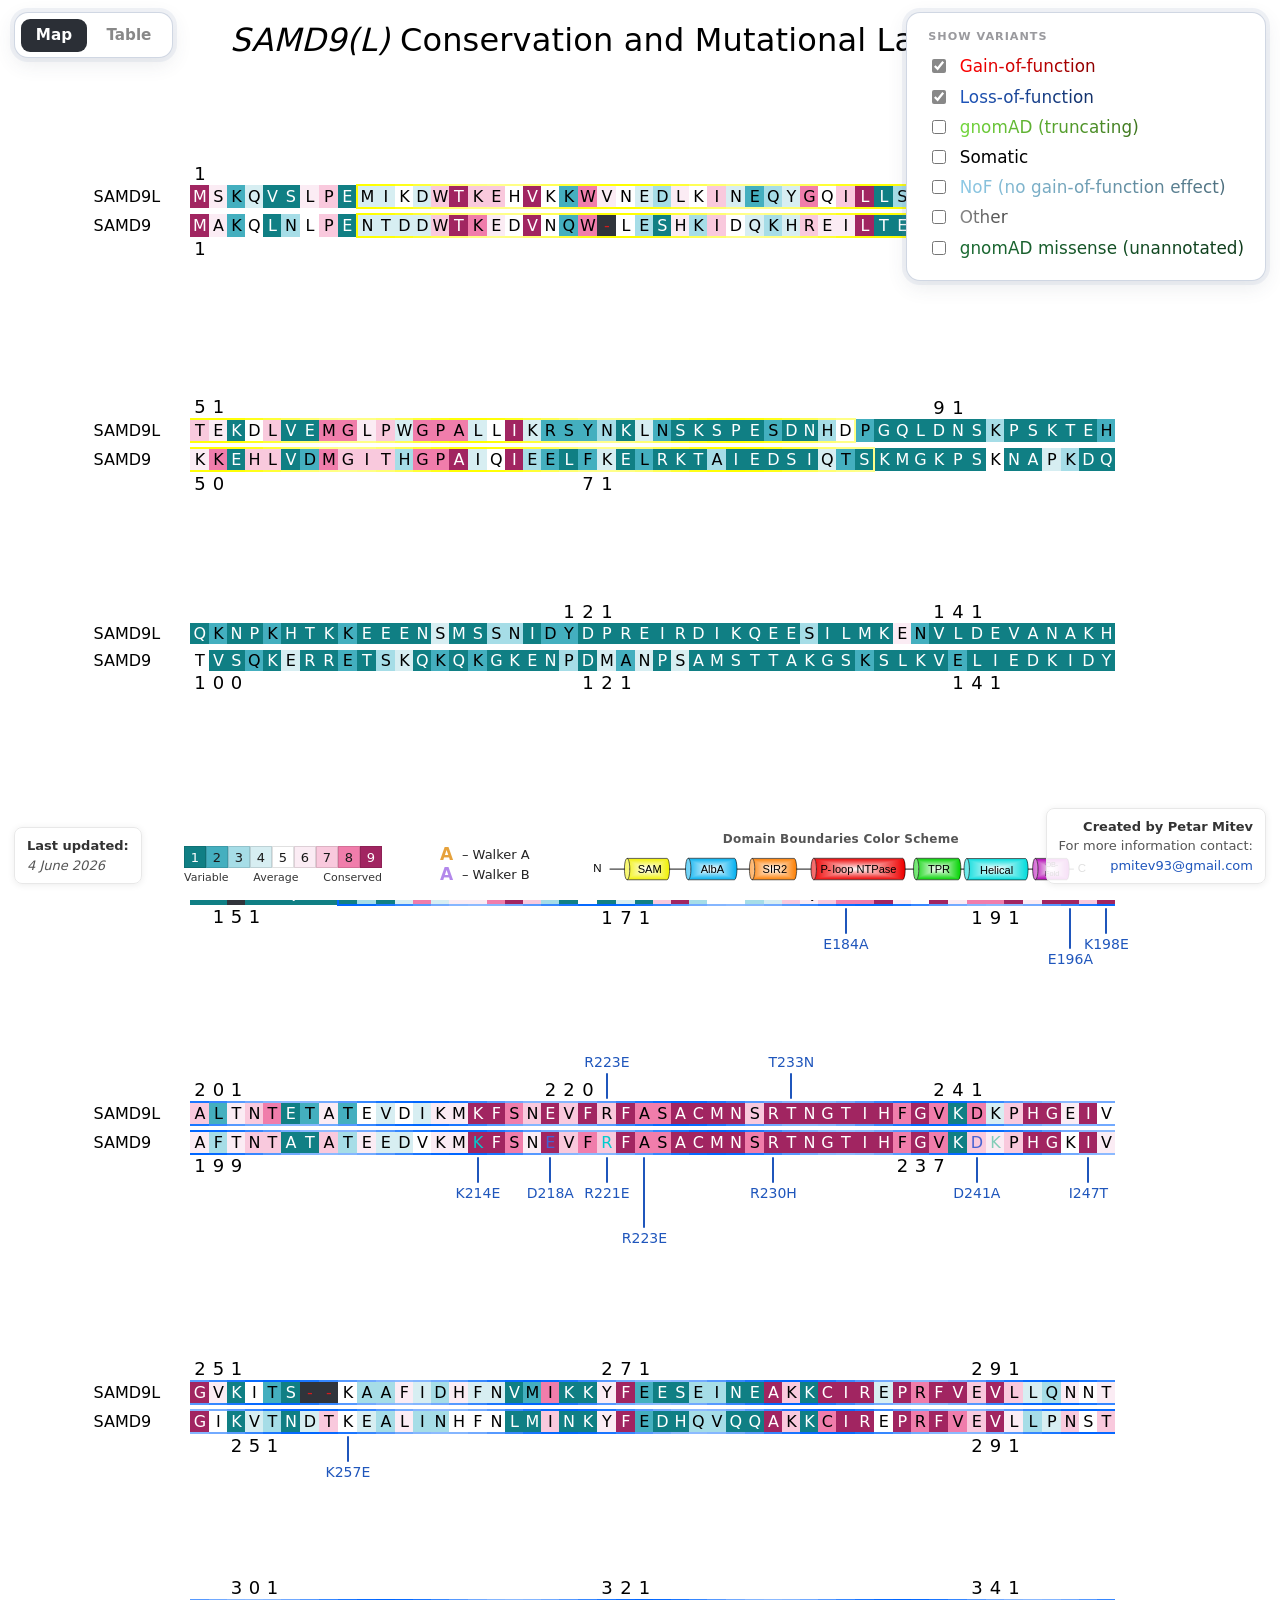
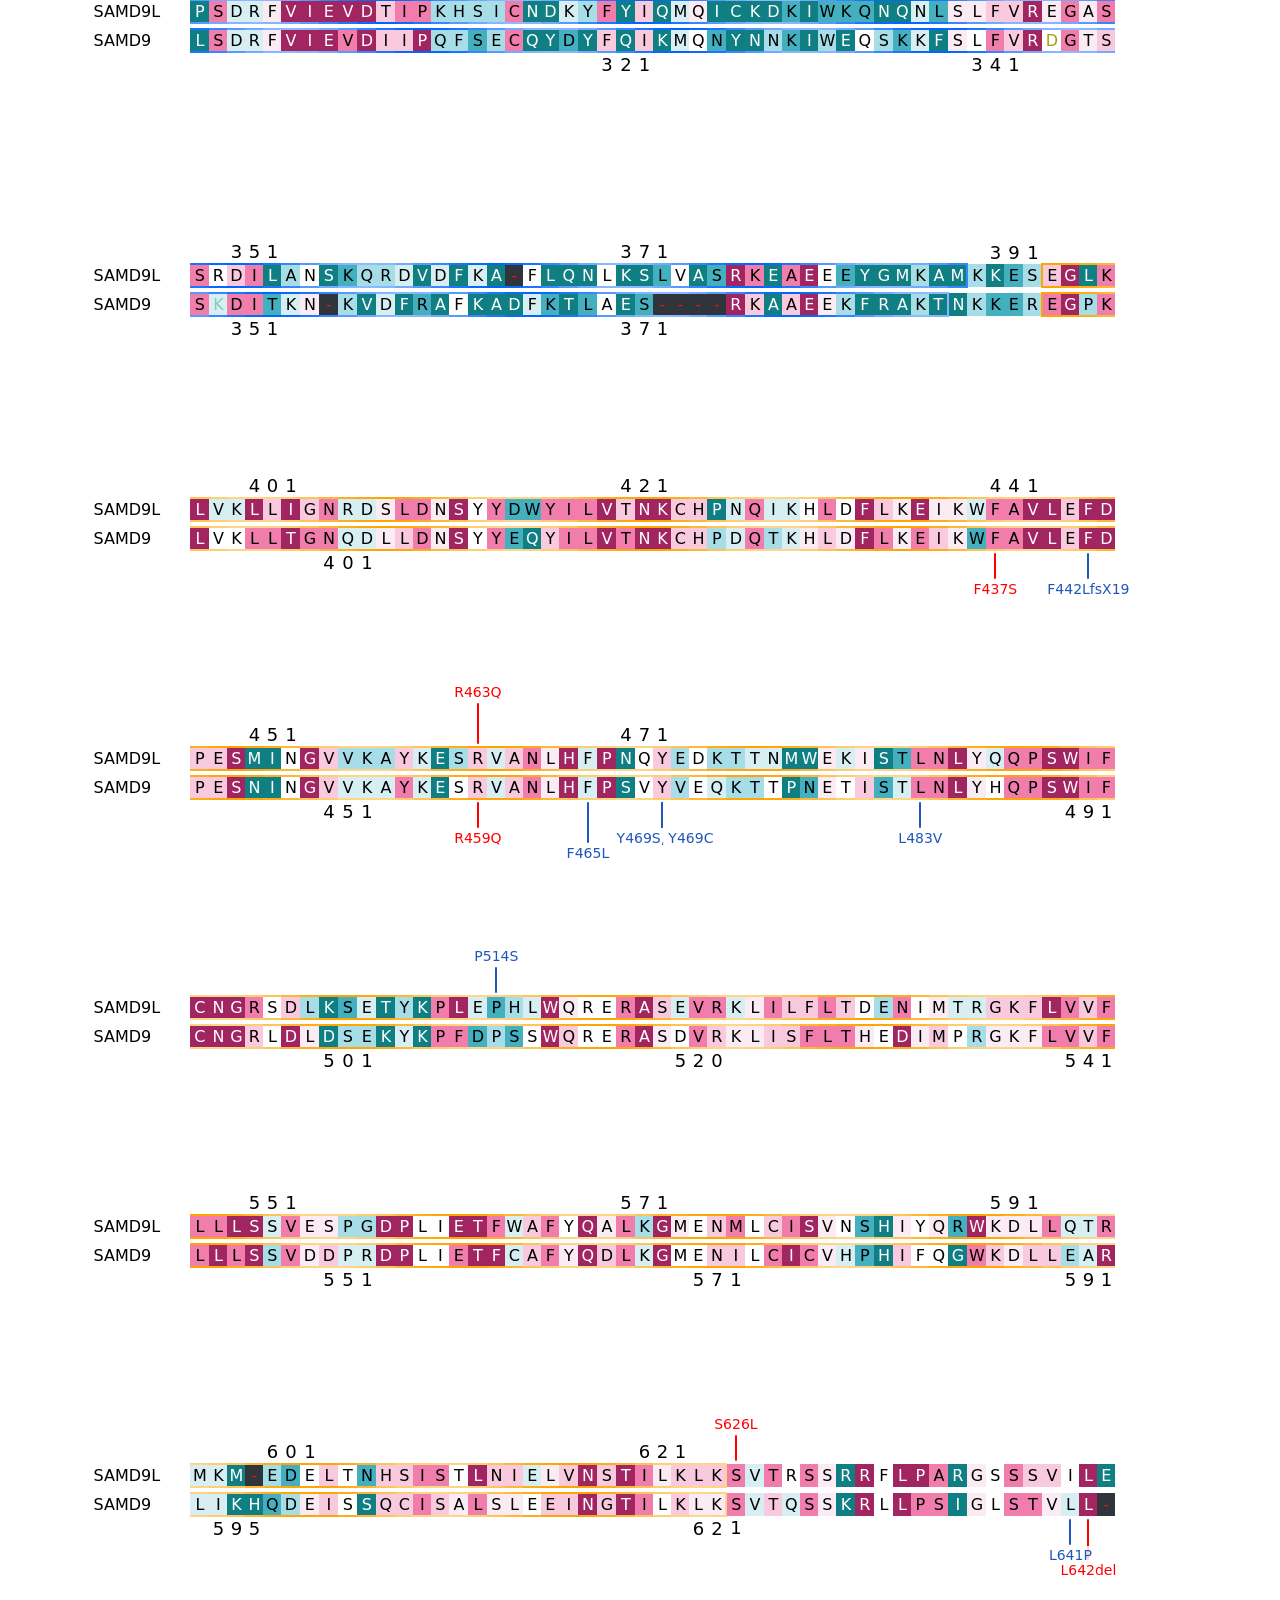
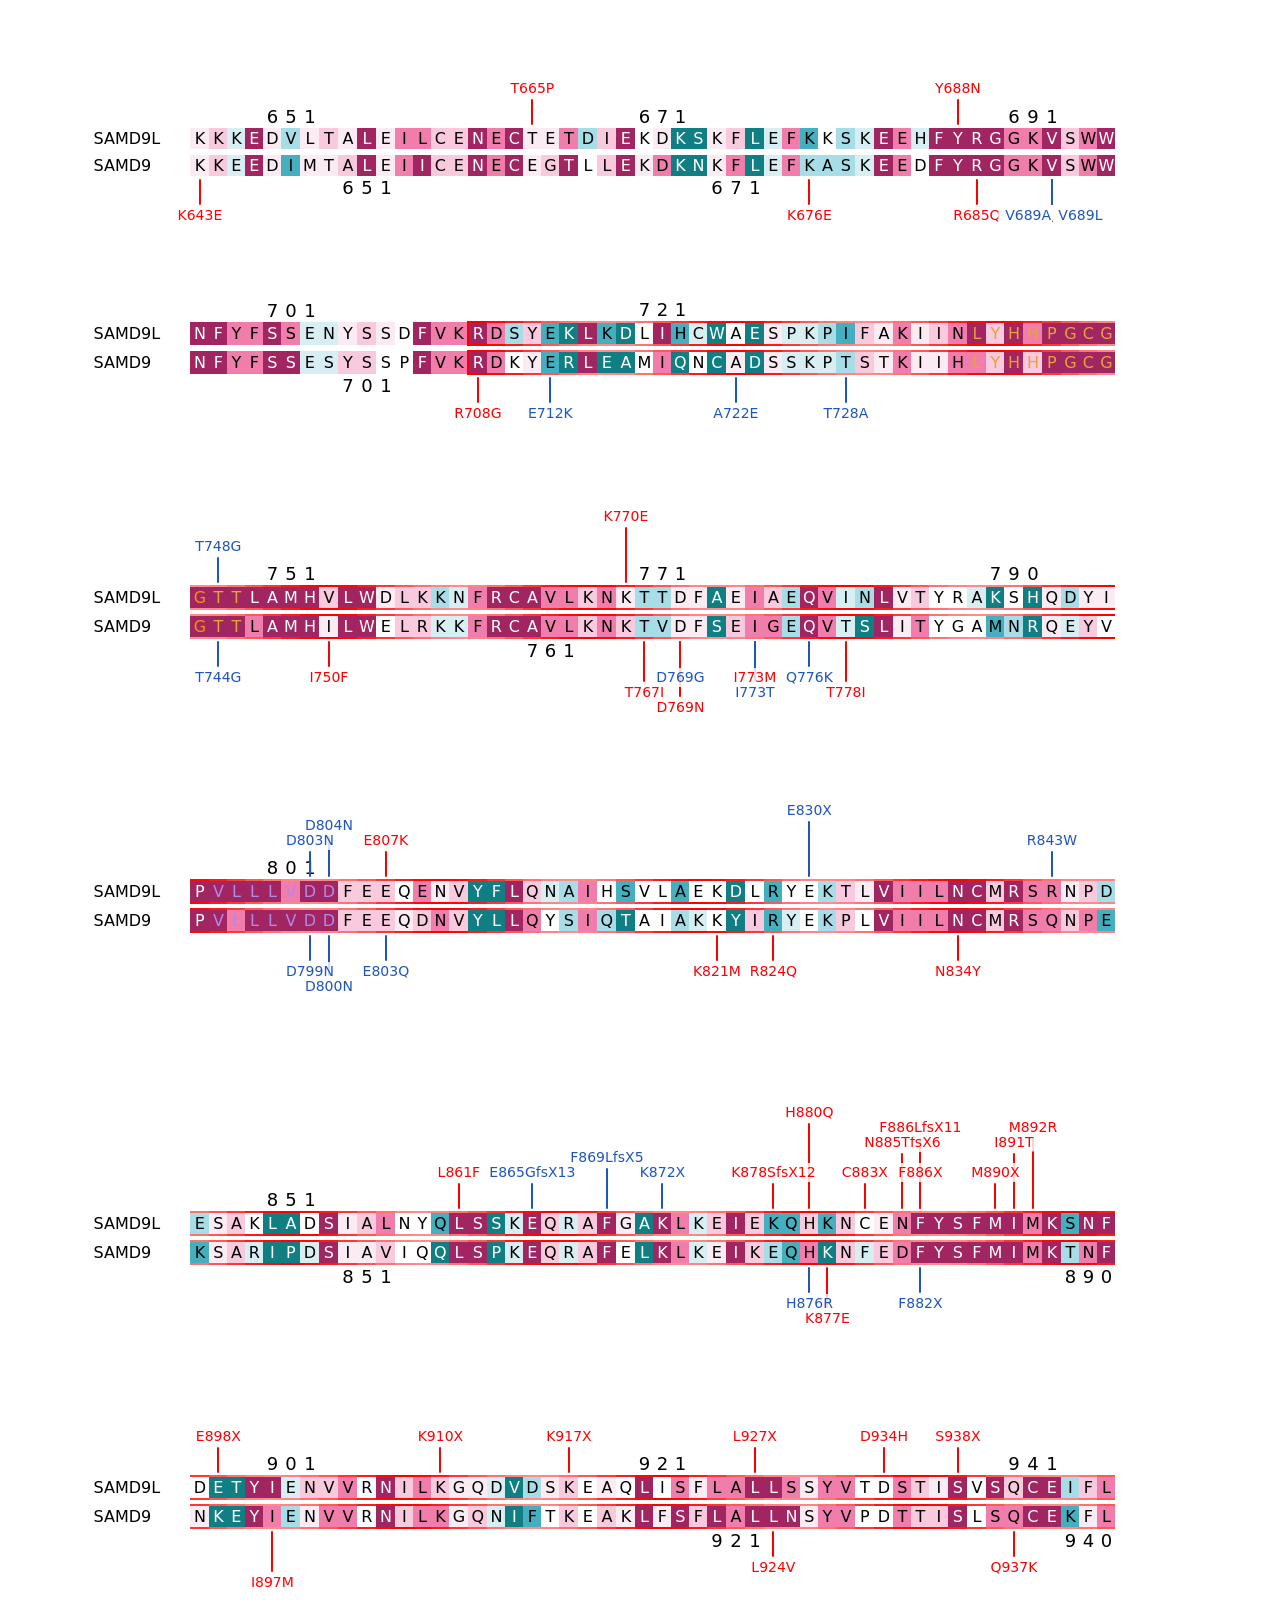
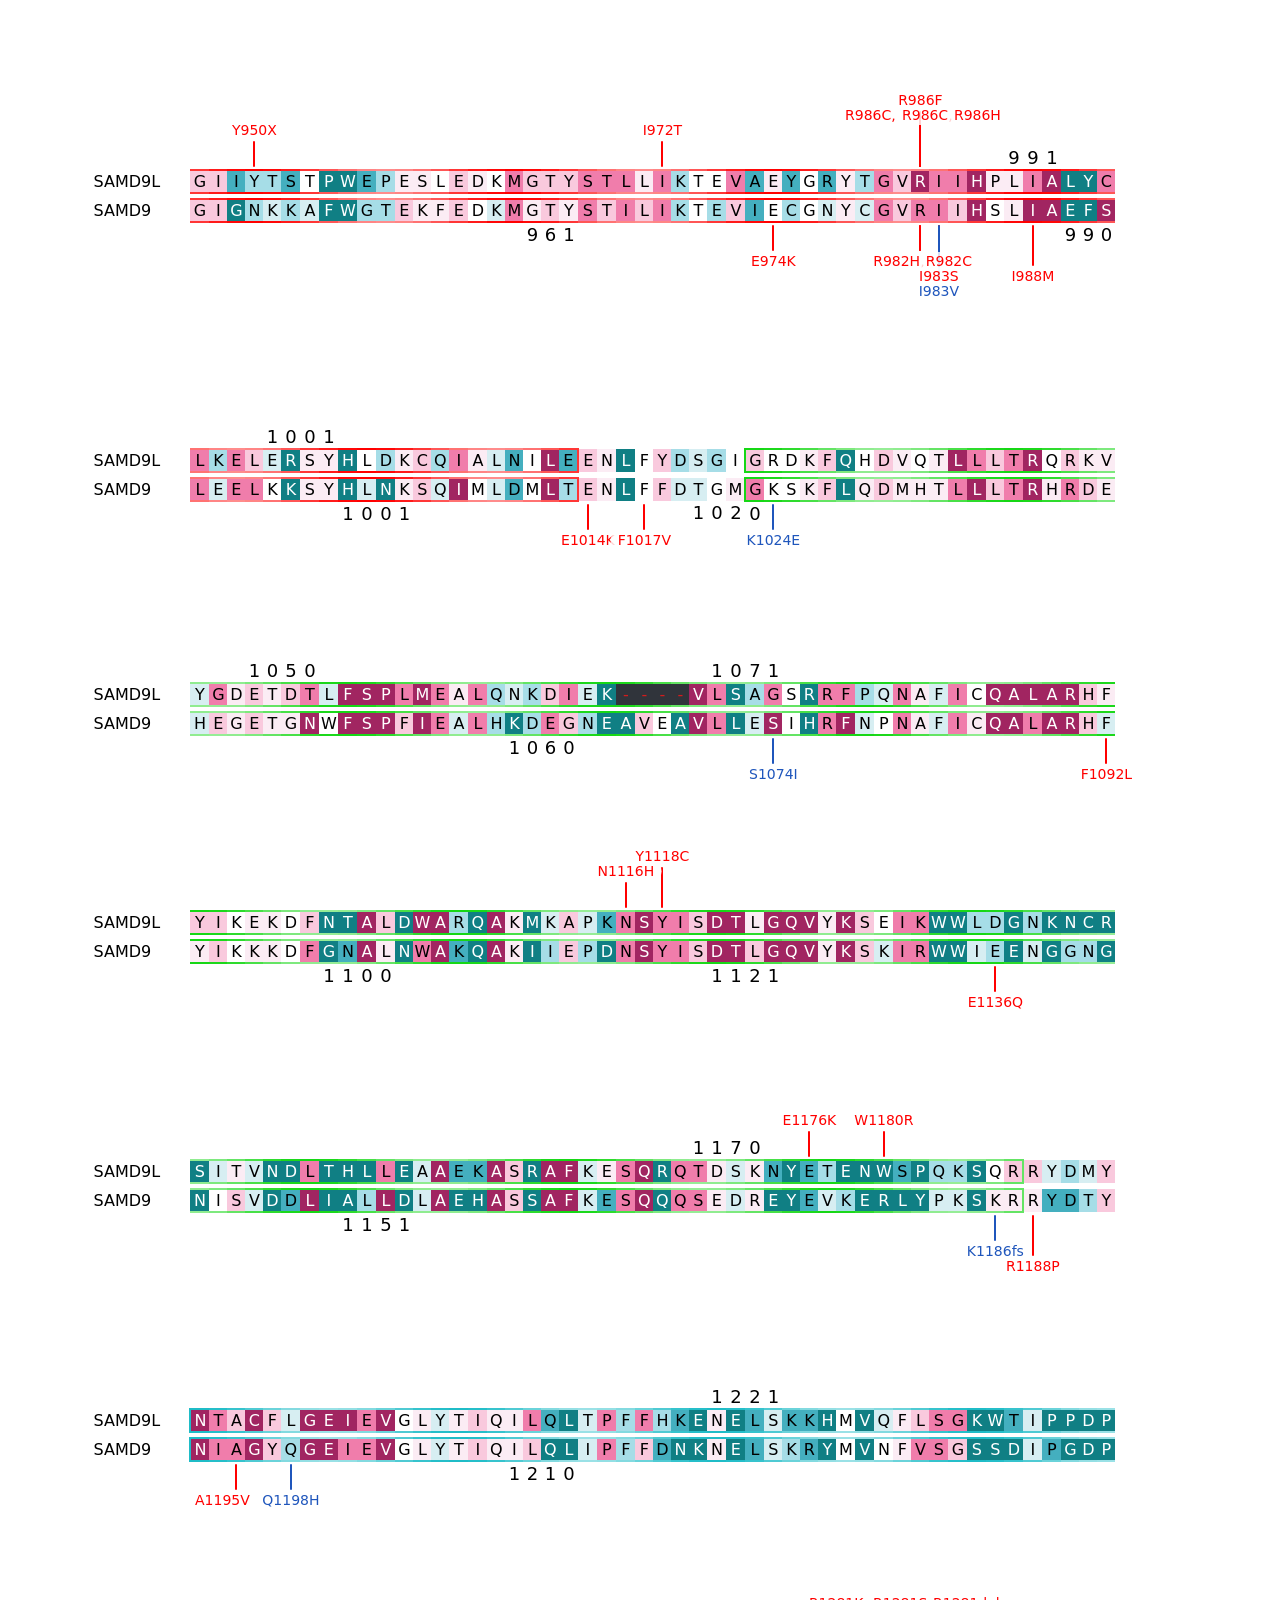
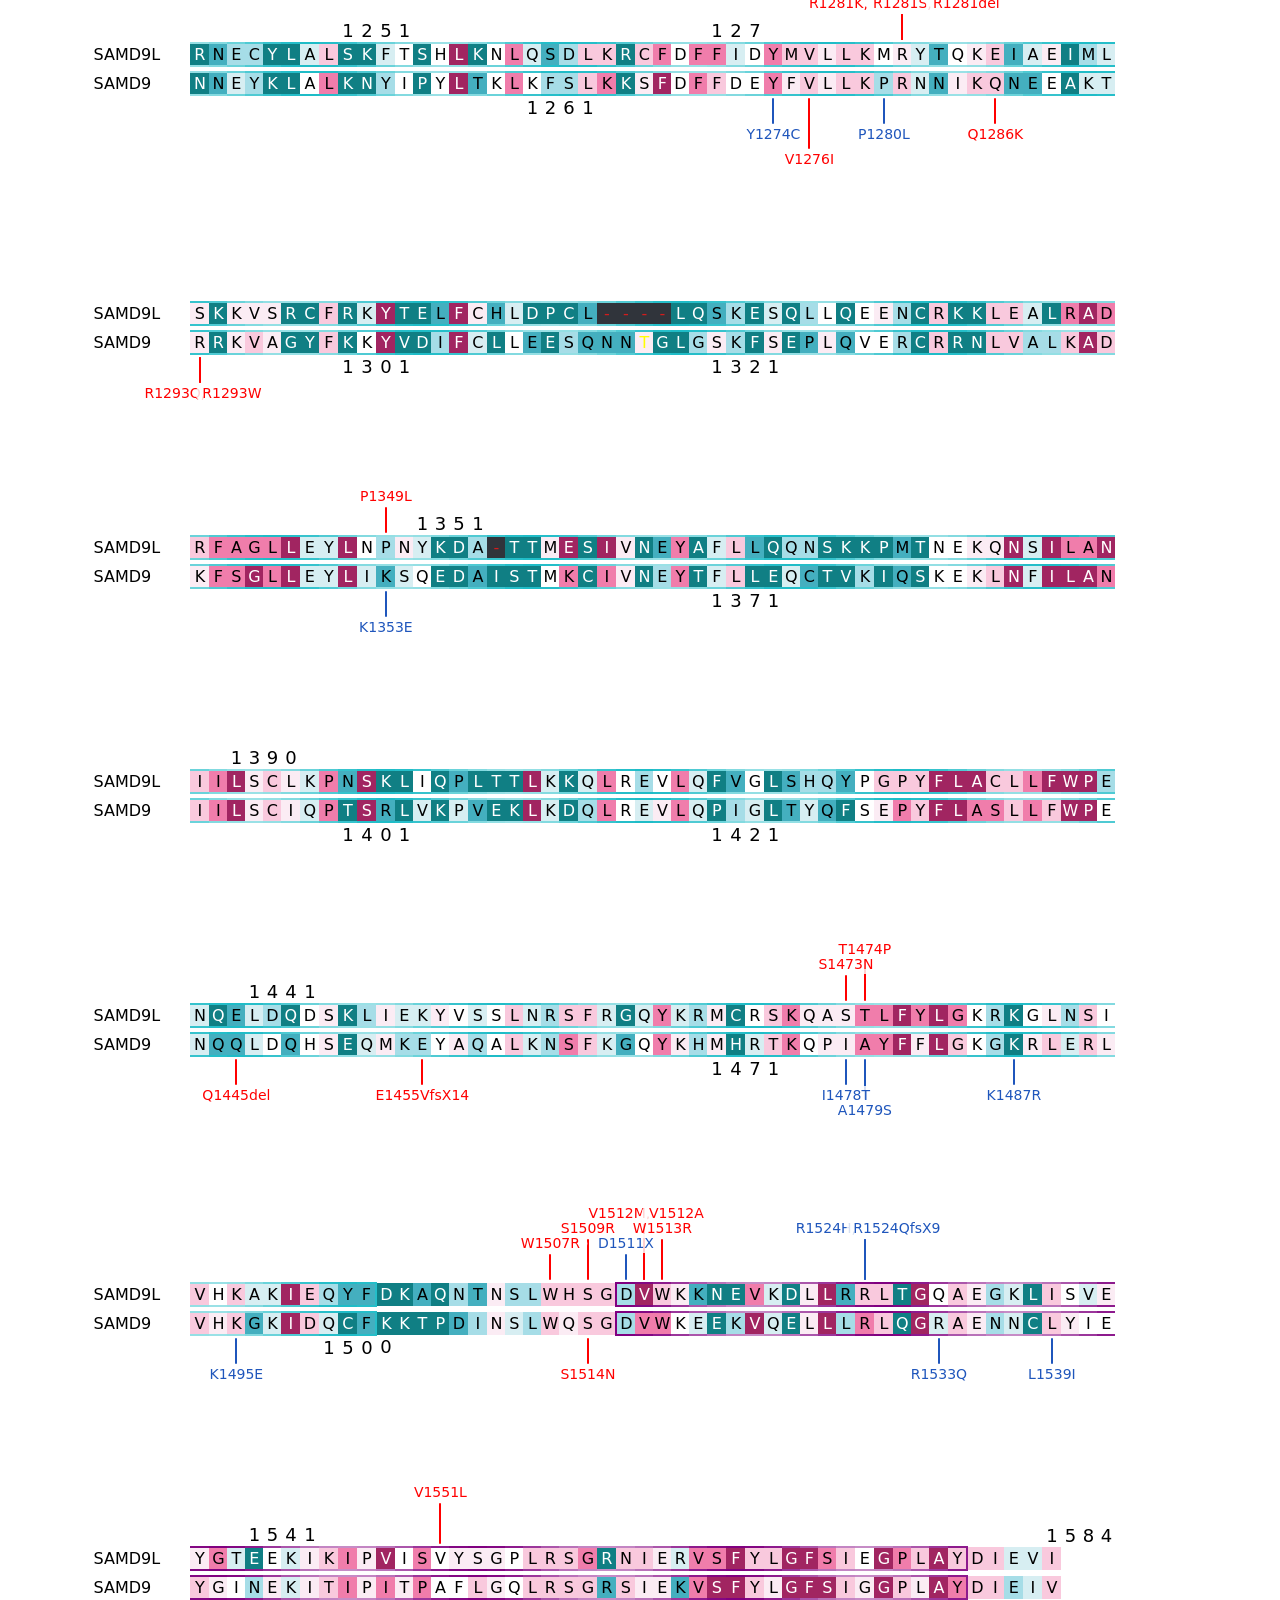
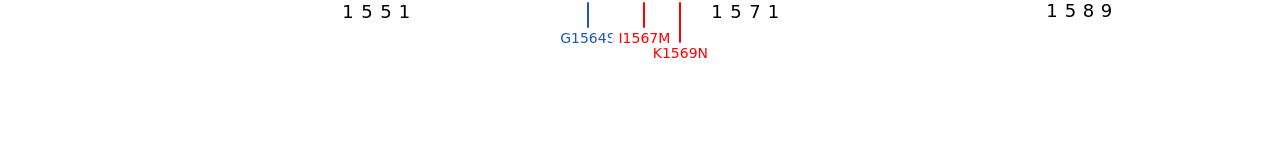
==== index.html @ 887d57df "3D_4th" ====
<html lang="en">
<head>
    <meta charset="utf-8">
    <meta http-equiv="X-UA-Compatible" content="IE=edge">
    <meta name="viewport" content="width=device-width, initial-scale=1">
    <style>
table {
	/*	table-layout: auto; */
		table-layout: fixed;
        margin-left: 0em;
        margin-right: 0em;
        padding:1em 1em 1em 1em;
	    margin:1em 1em 1em 1em;
        border-collapse: collapse;
      }
td {
        font-family: "Arial", Arial, monospace;
        font-size:1em;
        font-weight: bold;
        text-align: center;
        overflow:visible;
     /*   white-space:nowrap; */
		 white-space:pre;
/*	 	padding:0.1em 0.1em 0.1em 0.1em; */
/*	 	margin:0.5em 0.5em 0.5em 0.5em;*/
		width: 1em;
      }
td.Seq_Name{
        text-align: left;
        width: 15em;
        padding-right:1em;
      }
td.Score9{
        color: #FFFFFF;
        background: #a12561;
  	}
td.Score8{
        background: #f07dab;
        }
td.Score7{
        background: #f9c9dd;
        }
td.Score6{
        background: #fbecf4;
        }
td.Score5{
        background: #FFFFFF;
        }
td.Score4{
        background: #d7eef2;
	}
td.Score3{
        background: #a6dde7;
	}
td.Score2{
        background: #44afbf;
        }
td.Score1{
        color: #FFFFFF;
        background: #107f84;
        }
td.ScoreNaN{
	    background: #C0C0C0;
	}
td.Score0{
        color: #d11d1d;
        background: #30343b;
        }
td.Score11{
        color: #FFFFFF;
        background: #FFFFFF;
        }

/* ISD COLORES */
td.Score9_ISD{
		color: #FFFF00;
        background: #A02560;
  	}
td.Score8_ISD{
		color: #FFFF00;
	    background: #F07DAB;
        }
td.Score7_ISD{
		color: #FFFF00;
        background: #FAC9DE;
        }
td.Score6_ISD{
		color: #FFFF00;
        background: #FCEDF4;
        }
td.Score5_ISD{
		color: #FFFF00;
        background: #FFFFFF;
        }
td.Score4_ISD{
		color: #FFFF00;
        background: #EAFFFF;
	}
td.Score3_ISD{
		color: #FFFF00;
        background: #D7FFFF;
	}
td.Score2_ISD{
		color: #FFFF00;
        background: #8CFFFF;
        }
td.Score1_ISD{
		color: #FFFF00;
        background: #10C8D1;
        }

td.white{
        background: #FFFFFF;
        }
/* GRAPH STYLING */

.barGraph {
/*	background: url(images/horizontal_grid_line_50_pixel.png) bottom left;*/
/*	border-bottom: 3px solid #333;*/
/*	font: 9px Helvetica, Geneva, sans-serif; */
	height: 20em;
	margin: 0em 0em;
	padding: 0em;
	position: relative;
	}

.barGraph p {
	font-size:1em;
	}

.barGraph li {
/*	background: #666 url(images/bar_50_percent_highlight.png) repeat-y top right;*/
/*	border: 0.2em solid #555;*/
	border-bottom: none;
	bottom: 0em;
	color: #FFF;
	margin: 0em;
	padding: 0em 0em 0em 0em;
	position: absolute;
	list-style: none;
	text-align: center;
	width: 1em;
	}

.barGraph li.p1{ background-color:#666666; }
.barGraph li:hover {font-weight:bold;}

/* ===================== Stage 1 enhancements ===================== */
:root{
  --ui-font: system-ui, -apple-system, "Segoe UI", Roboto, "Helvetica Neue",
             Arial, sans-serif;
  /* ======================= EASY TUNING KNOBS ======================= */
  --seq-weight: 400;     /* sequence-letter weight (was bold/700 = clunky) */
  --vlabel-size: 14px;   /* variant label text size (e.g. "V19E")          */
  --vline-gap: 3px;      /* white space between a variant line and the AA box */
  --toggle-font: 16px;   /* size of the "Show variants" box (top-right)        */
  --domain-height: 27px; /* size of the domain-scheme drawing at the bottom */
  --walkerA-color: #E6A23C;  /* Walker A residue letters (light orange)        */
  --walkerA2-color: #FF8C1A; /* G747/G743 (brighter orange, stands out)        */
  --walkerB-color: #B388EB;  /* Walker B residue letters (light purple)        */
  /* Domain outline colors — the JS only reads -dark (it derives a lighter
     shade from it automatically for the oscillating wave); -light is kept
     equal just so both are self-explanatory if you inspect this block.
     Edit directly, save, refresh: */
  --domain-sam-light:     #FFFF00; --domain-sam-dark:     #FFFF00; /* SAM (yellow) */
  --domain-alba-light:    #0066FF; --domain-alba-dark:    #0066FF; /* AlbA (proper blue — previous #1414F2 sat at the blue/violet perceptual edge) */
  --domain-sir2-light:    #FFA500; --domain-sir2-dark:    #FFA500; /* SIR2 (orange) */
  --domain-ploop-light:   #FF0000; --domain-ploop-dark:   #FF0000; /* P-loop NTPase (red) */
  --domain-tpr-light:     #16D715; --domain-tpr-dark:     #16D715; /* TPR (green) */
  --domain-obfold-light:  #800080; --domain-obfold-dark:  #800080; /* OB-fold (purple) */
  --domain-helical-light: #1FBCC7; --domain-helical-dark: #1FBCC7; /* Helical (previous cyan, softened just a touch) */
  /* ================================================================ */
}
.domain-svg{ height:var(--domain-height); width:auto; display:block; }
body{ font-family: var(--ui-font); }
h1{ font-family: var(--ui-font); font-weight: 500; letter-spacing: .005em; }
/* modern font everywhere, overriding legacy <font face="..."> attributes.
   Column alignment is preserved because the table is table-layout:fixed with
   fixed 1em-wide, centered cells (alignment comes from cell width, not glyph). */
td, td font, font{ font-family: var(--ui-font); font-weight: var(--seq-weight); }

/* Proper vertical gap between the SAMD9L and SAMD9 rows.
   Replaces the old white-on-white "B" character hack. */
tr.seq-gap td, td.seq-gap{ height: 6px; line-height: 6px; padding: 0; font-size: 0; }

/* ---- Legends (bottom bar) ---- */
.legend-block{ display:flex; flex-direction:column; align-items:center;
               margin:0 28px; font-family:var(--ui-font); }
.consurf-row{ display:flex; }
.cs-box{ width:22px; height:22px; box-sizing:border-box; display:inline-flex;
         align-items:center; justify-content:center; font-size:13px;
         font-weight:400; font-variant-numeric: tabular-nums; color:#1a1a1a;
         border:1px solid rgba(0,0,0,.12); }
/* ConSurf 9->1 palette (span-scoped; the td.ScoreN rules don't reach spans) */
.cs-box.Score1{ background:#107f84; color:#fff; }
.cs-box.Score2{ background:#44afbf; }
.cs-box.Score3{ background:#a6dde7; }
.cs-box.Score4{ background:#d7eef2; }
.cs-box.Score5{ background:#ffffff; }
.cs-box.Score6{ background:#fbecf4; }
.cs-box.Score7{ background:#f9c9dd; }
.cs-box.Score8{ background:#f07dab; }
.cs-box.Score9{ background:#a12561; color:#fff; }
.consurf-labels{ display:flex; justify-content:space-between; width:198px;
                 font-size:11px; color:#333; margin-top:3px; }
.consurf-isd{ display:flex; align-items:center; gap:6px; font-size:11px;
              color:#333; margin-top:5px; }
.cs-isd{ width:18px; height:14px; background:#ffff99;
         border:1px solid rgba(0,0,0,.12); display:inline-block; }

    </style>
    <title>SAMD9(L) Conservation & Mutational Landscape</title>



</head>
<body>
<div class="center-content">
<br>
<div style="position: fixed; top: 0; width: 100%; height: 70px; background: white; z-index: 50; pointer-events: none;"></div>
<h1 style="position: fixed; top: 0; width: 100%; text-align: center; padding-bottom: 70px; z-index: 50; pointer-events: none;"><i>SAMD9(L)</i> Conservation and Mutational Landscape</h1>
<style>

.center-content {
    display: flex;
    flex-direction: column;
    align-items: center;
    padding-top: 30px;   /* small gap below the fixed title (header ignores clicks) */
}

.vertical-line{
            width: 2px;
            /* Adjust the width as needed */
          
            height: 25px;
            /* Adjust the height as needed */
          
            background-color: #000;
            /* Change color if desired */
          
            margin: 0 auto;
            /* Center the line horizontally */
          
            transform: rotate(180deg);
            /* Rotate the line to make it vertical */
          
        }

tr.bottom-align td {
    vertical-align: bottom !important;
}
tr.top-align td {
    vertical-align: top !important;
}

.outlined-row-all-yellow td:nth-child(n+12):nth-child(-n+52) {
    border-top: 3px solid var(--domain-sam);
    border-bottom: 3px solid var(--domain-sam);
}

.outlined-row-all-yellow td:nth-child(12) {
    border-left: 3px solid var(--domain-sam);
    border-right: 0px solid var(--domain-sam);
}

.outlined-row-all-yellow2 td:nth-child(n+3):nth-child(-n+38) {
    border-top: 3px solid var(--domain-sam);
    border-bottom: 3px solid var(--domain-sam);
}

.outlined-row-all-yellow2 td:nth-child(38) {
    border-left: 0px solid var(--domain-sam);
    border-right: 3px solid var(--domain-sam);
}

.outlined-row-all-yellow3 td:nth-child(n+3):nth-child(-n+39) {
    border-top: 3px solid var(--domain-sam);
    border-bottom: 3px solid var(--domain-sam);
}

.outlined-row-all-yellow3 td:nth-child(39) {
    border-left: 0px solid var(--domain-sam);
    border-right: 3px solid var(--domain-sam);
}

.outlined-row-all-blue td:nth-child(n+3):nth-child(-n+52) {
    border-top: 3px solid var(--domain-alba);
    border-bottom: 3px solid var(--domain-alba);
}

.outlined-row-all-blue2 td:nth-child(n+9):nth-child(-n+52) {
    border-top: 3px solid var(--domain-alba);
    border-bottom: 3px solid var(--domain-alba);
}

.outlined-row-all-blue2 td:nth-child(9) {
    border-left: 3px solid var(--domain-alba);
    border-right: 0px solid var(--domain-alba);
}

.outlined-row-all-blue3 td:nth-child(n+11):nth-child(-n+52) {
    border-top: 3px solid var(--domain-alba);
    border-bottom: 3px solid var(--domain-alba);
}

.outlined-row-all-blue3 td:nth-child(11) {
    border-left: 3px solid var(--domain-alba);
    border-right: 0px solid var(--domain-alba);
}

.outlined-row-all-blue4 td:nth-child(n+3):nth-child(-n+44) {
    border-top: 3px solid var(--domain-alba);
    border-bottom: 3px solid var(--domain-alba);
}

.outlined-row-all-blue4 td:nth-child(44) {
    border-left: 0px solid var(--domain-alba);
    border-right: 3px solid var(--domain-alba);
}

.outlined-row-all-blue4 td:nth-child(n+49):nth-child(-n+52) {
    border-top: 3px solid var(--domain-sir2);
    border-bottom: 3px solid var(--domain-sir2);
}

.outlined-row-all-blue4 td:nth-child(49) {
    border-left: 3px solid var(--domain-sir2);
    border-right: 0px solid var(--domain-alba);
}

.outlined-row-all-blue5 td:nth-child(n+3):nth-child(-n+43) {
    border-top: 3px solid var(--domain-alba);
    border-bottom: 3px solid var(--domain-alba);
}

.outlined-row-all-blue5 td:nth-child(43) {
    border-left: 0px solid var(--domain-alba);
    border-right: 3px solid var(--domain-alba);
}

.outlined-row-all-blue5 td:nth-child(n+49):nth-child(-n+52) {
    border-top: 3px solid var(--domain-sir2);
    border-bottom: 3px solid var(--domain-sir2);
}

.outlined-row-all-blue5 td:nth-child(49) {
    border-left: 3px solid var(--domain-sir2);
    border-right: 0px solid var(--domain-alba);
}

.outlined-row-all-orange td:nth-child(n+3):nth-child(-n+52) {
    border-top: 3px solid var(--domain-sir2);
    border-bottom: 3px solid var(--domain-sir2);
}

.outlined-row-all-orange2 td:nth-child(n+3):nth-child(-n+31) {
    border-top: 3px solid var(--domain-sir2);
    border-bottom: 3px solid var(--domain-sir2);
}

.outlined-row-all-orange2 td:nth-child(31) {
    border-left: 0px solid var(--domain-sir2);
    border-right: 3px solid var(--domain-sir2);
}

.outlined-row-all-red td:nth-child(n+3):nth-child(-n+52) {
    border-top: 3px solid var(--domain-ploop);
    border-bottom: 3px solid var(--domain-ploop);
}

.outlined-row-all-red2 td:nth-child(n+18):nth-child(-n+52) {
    border-top: 3px solid var(--domain-ploop);
    border-bottom: 3px solid var(--domain-ploop);
}

.outlined-row-all-red2 td:nth-child(18) {
    border-left: 3px solid var(--domain-ploop);
    border-right: 0px solid var(--domain-ploop);
}

.outlined-row-all-red3 td:nth-child(n+3):nth-child(-n+23) {
    border-top: 3px solid var(--domain-ploop);
    border-bottom: 3px solid var(--domain-ploop);
}

.outlined-row-all-red3 td:nth-child(23) {
    border-left: 0px solid var(--domain-ploop);
    border-right: 3px solid var(--domain-ploop);
}

.outlined-row-all-red3 td:nth-child(n+33):nth-child(-n+52) {
    border-top: 3px solid var(--domain-tpr);
    border-bottom: 3px solid var(--domain-tpr);
}

.outlined-row-all-red3 td:nth-child(33) {
    border-left: 3px solid var(--domain-tpr);
    border-right: 0px solid var(--domain-tpr);
}

.outlined-row-all-green td:nth-child(n+3):nth-child(-n+52) {
    border-top: 3px solid var(--domain-tpr);
    border-bottom: 3px solid var(--domain-tpr);
}

.outlined-row-all-green2 td:nth-child(n+3):nth-child(-n+47) {
    border-top: 3px solid var(--domain-tpr);
    border-bottom: 3px solid var(--domain-tpr);
}

.outlined-row-all-green2 td:nth-child(47) {
    border-left: 0px solid var(--domain-tpr);
    border-right: 3px solid var(--domain-tpr);
}

.outlined-row-all-purple td:nth-child(n+26):nth-child(-n+52) {
    border-top: 3px solid var(--domain-obfold);
    border-bottom: 3px solid var(--domain-obfold);
}

.outlined-row-all-purple td:nth-child(26) {
    border-left: 3px solid var(--domain-obfold);
    border-right: 0px solid var(--domain-obfold);
}

.outlined-row-all-purple2 td:nth-child(n+3):nth-child(-n+44) {
    border-top: 3px solid var(--domain-obfold);
    border-bottom: 3px solid var(--domain-obfold);
}

.outlined-row-all-purple2 td:nth-child(44) {
    border-left: 0px solid var(--domain-obfold);
    border-right: 3px solid var(--domain-obfold);
}


.outlined-cell {
    border-color: inherit;
}

.outlined-cell[data-outline~="top"] {
    border-top: 1px solid;
}

.outlined-cell[data-outline~="bottom"] {
    border-bottom: 1px solid;
}

.outlined-cell[data-outline~="left"] {
    border-left: 1px solid;
}

.outlined-cell[data-outline~="right"] {
    border-right: 1px solid;
}



/*

<tr class="outlined-row-4-52">

*/



/* This is to anchor the numbers down, keep it!!!!!! 
td {
    vertical-align: bottom;
}
 */

/* This is how you add a upward line:

<div class="vertical-line"></div>
<div class="vertical-line" style="background-color: #FF0000;"></div>
You add this to the numbers rows:
<tr class="bottom-align">
<tr class="top-align">

<div class="vertical-line" style="background-color:white; color:green; font-size: 14;transform: rotate(0deg); text-align: center; margin-left: -10px; display: flex; align-items: flex-end;">K34S</div>


 */

</style>
<table id="samd9-table">
<tbody>
<tr><td class="Score11">.</td>
</tr><tr><td class="Score11">.</td>
</tr><tr><td class="Score11">.</td>
<tr class="top-align">
<td><font color="black" face="Arial" size="+1"> </font></td>
<td><font color="black" face="Arial" size="+1"> </font></td>
<td><font color="000000" face="Arial" size="+1"> </font></td>
<td><font color="000000" face="Arial" size="+1"> </font></td>
<td><font color="000000" face="Arial" size="+1"> </font></td>
<td><div class="vertical-line" style="background-color:transparent; color:73d73c; font-size: 14;transform: rotate(0deg); text-align: center; margin-left: -10px; display: flex; align-items: flex-end;"></div></td>
<td><font color="000000" face="Arial" size="+1"> </font></td>
<td><font color="000000" face="Arial" size="+1"> </font></td>
<td><font color="000000" face="Arial" size="+1"> </font></td>
<td><font color="000000" face="Arial" size="+1"> </font></td>
<td><font color="000000" face="Arial" size="+1"> </font></td>
<td><font color="000000" face="Arial" size="+1"> </font></td>
<td><font color="000000" face="Arial" size="+1"> </font></td>
<td><font color="000000" face="Arial" size="+1"> </font></td>
<td><font color="000000" face="Arial" size="+1"> </font></td>
<td><div class="vertical-line" style="background-color:transparent; color:73d73c; font-size: 14;transform: rotate(0deg); text-align: center; margin-left: -10px; display: flex; align-items: flex-end;"></div></td>
<td><font color="000000" face="Arial" size="+1"> </font></td>
<td><font color="000000" face="Arial" size="+1"> </font></td>
<td><font color="000000" face="Arial" size="+1"> </font></td>
<td><font color="000000" face="Arial" size="+1"> </font></td>
<td><div class="vertical-line" style="background-color:white; color:000000; font-size: 14;transform: rotate(0deg); text-align: center; margin-left: -10px; display: flex; align-items: flex-end;">V19E</div></td>
<td><font color="000000" face="Arial" size="+1"> </font></td>
<td><font color="000000" face="Arial" size="+1"> </font></td>
<td><div class="vertical-line" style="background-color:transparent; color:73d73c; font-size: 14;transform: rotate(0deg); text-align: center; margin-left: -10px; display: flex; align-items: flex-end;"></div></td>
<td><font color="000000" face="Arial" size="+1"> </font></td>
<td><font color="000000" face="Arial" size="+1"> </font></td>
<td><font color="000000" face="Arial" size="+1"> </font></td>
<td><font color="000000" face="Arial" size="+1"> </font></td>
<td><font color="000000" face="Arial" size="+1"> </font></td>
<td><font color="000000" face="Arial" size="+1"> </font></td>
<td><font color="000000" face="Arial" size="+1"> </font></td>
<td><font color="000000" face="Arial" size="+1"> </font></td>
<td><font color="000000" face="Arial" size="+1"> </font></td>
<td><font color="000000" face="Arial" size="+1"> </font></td>
<td><div class="vertical-line" style="background-color:transparent; color:73d73c; font-size: 14;transform: rotate(0deg); text-align: center; margin-left: -10px; display: flex; align-items: flex-end;"></div></td>
<td><font color="000000" face="Arial" size="+1"> </font></td>
<td><font color="000000" face="Arial" size="+1"> </font></td>
<td><font color="000000" face="Arial" size="+1"> </font></td>
<td><font color="000000" face="Arial" size="+1"> </font></td>
<td><font color="000000" face="Arial" size="+1"> </font></td>
<td><font color="000000" face="Arial" size="+1"> </font></td>
<td><font color="000000" face="Arial" size="+1"> </font></td>
<td><font color="000000" face="Arial" size="+1"> </font></td>
<td><font color="000000" face="Arial" size="+1"> </font></td>
<td><font color="000000" face="Arial" size="+1"> </font></td>
<td><font color="000000" face="Arial" size="+1"> </font></td>
<td><font color="000000" face="Arial" size="+1"> </font></td>
<td><font color="000000" face="Arial" size="+1"> </font></td>
<td><font color="000000" face="Arial" size="+1"> </font></td>
<td><font color="000000" face="Arial" size="+1"> </font></td>
<td><font color="000000" face="Arial" size="+1"> </font></td>
<td><font color="000000" face="Arial" size="+1"> </font></td>
</tr>
</tr><tr class="bottom-align">
<td><font color="000000" face="Arial" size="+1"> </font></td>
<td><font color="000000" face="Arial" size="+1"> </font></td>
<td><font color="000000" face="Arial" size="+1">1</font></td>
<td><font color="000000" face="Arial" size="+1"> </font></td>
<td><font color="000000" face="Arial" size="+1"> </font></td>
<td><div class="vertical-line" style="background-color:73d73c;"></div></td>
<td><font color="000000" face="Arial" size="+1"> </font></td>
<td><font color="000000" face="Arial" size="+1"> </font></td>
<td><font color="000000" face="Arial" size="+1"> </font></td>
<td><font color="000000" face="Arial" size="+1"> </font></td>
<td><font color="000000" face="Arial" size="+1"> </font></td>
<td><font color="000000" face="Arial" size="+1"> </font></td>
<td><font color="000000" face="Arial" size="+1"> </font></td>
<td><font color="000000" face="Arial" size="+1"> </font></td>
<td><font color="000000" face="Arial" size="+1"> </font></td>
<td><div class="vertical-line" style="background-color:73d73c;"></div></td>
<td><font color="000000" face="Arial" size="+1"> </font></td>
<td><font color="000000" face="Arial" size="+1"> </font></td>
<td><font color="000000" face="Arial" size="+1"> </font></td>
<td><font color="000000" face="Arial" size="+1"> </font></td>
<td><div class="vertical-line" style="background-color:000000;"></div></td>
<td><font color="000000" face="Arial" size="+1"> </font></td>
<td><font color="000000" face="Arial" size="+1"></font></td>
<td><div class="vertical-line" style="background-color:73d73c;"></div></td>
<td><font color="000000" face="Arial" size="+1"> </font></td>
<td><font color="000000" face="Arial" size="+1"> </font></td>
<td><font color="000000" face="Arial" size="+1"> </font></td>
<td><font color="000000" face="Arial" size="+1"> </font></td>
<td><font color="000000" face="Arial" size="+1"> </font></td>
<td><font color="000000" face="Arial" size="+1"> </font></td>
<td><font color="000000" face="Arial" size="+1"> </font></td>
<td><font color="000000" face="Arial" size="+1"> </font></td>
<td><font color="000000" face="Arial" size="+1"> </font></td>
<td><font color="000000" face="Arial" size="+1"> </font></td>
<td><div class="vertical-line" style="background-color:73d73c;"></div></td>
<td><font color="000000" face="Arial" size="+1"> </font></td>
<td><font color="000000" face="Arial" size="+1"> </font></td>
<td><font color="000000" face="Arial" size="+1"> </font></td>
<td><font color="000000" face="Arial" size="+1"> </font></td>
<td><font color="000000" face="Arial" size="+1"> </font></td>
<td><font color="000000" face="Arial" size="+1"> </font></td>
<td><font color="000000" face="Arial" size="+1"> </font></td>
<td><font color="000000" face="Arial" size="+1">4</font></td>
<td><font color="000000" face="Arial" size="+1">1</font></td>
<td><font color="000000" face="Arial" size="+1"> </font></td>
<td><font color="000000" face="Arial" size="+1"> </font></td>
<td><font color="000000" face="Arial" size="+1"> </font></td>
<td><font color="000000" face="Arial" size="+1"> </font></td>
<td><font color="000000" face="Arial" size="+1"> </font></td>
<td><font color="000000" face="Arial" size="+1"> </font></td>
<td><font color="000000" face="Arial" size="+1"> </font></td>
<td><font color="000000" face="Arial" size="+1"> </font></td>
</tr>
<tr class="outlined-row-all-yellow">
<td style="text-align: left;"><font face="Calibri" color="black" size="+0.4">SAMD9L  </font></td>
<td class="Score11"></td>
<td class="Score9">M</td>
<td class="Score6">S</td>
<td class="Score2">K</td>
<td class="Score4">Q</td>
<td class="Score1">V</td>
<td class="Score1">S</td>
<td class="Score6">L</td>
<td class="Score7">P</td>
<td class="Score1">E</td>
<td class="Score4">M</td>
<td class="Score4">I</td>
<td class="Score5">K</td>
<td class="Score4">D</td>
<td class="Score7">W</td>
<td class="Score9">T</td>
<td class="Score7">K</td>
<td class="Score7">E</td>
<td class="Score5">H</td>
<td class="Score9">V</td>
<td class="Score5">K</td>
<td class="Score2">K</td>
<td class="Score8">W</td>
<td class="Score6">V</td>
<td class="Score5">N</td>
<td class="Score4">E</td>
<td class="Score3">D</td>
<td class="Score6">L</td>
<td class="Score5">K</td>
<td class="Score7">I</td>
<td class="Score4">N</td>
<td class="Score2">E</td>
<td class="Score3">Q</td>
<td class="Score4">Y</td>
<td class="Score8">G</td>
<td class="Score5">Q</td>
<td class="Score7">I</td>
<td class="Score9">L</td>
<td class="Score1">L</td>
<td class="Score3">S</td>
<td class="Score6">E</td>
<td class="Score5">E</td>
<td class="Score8">V</td>
<td class="Score6">T</td>
<td class="Score9">G</td>
<td class="Score2">L</td>
<td class="Score2">V</td>
<td class="Score9">L</td>
<td class="Score5">Q</td>
<td class="Score1">E</td>
<td class="Score5">L</td>
</tr>
<tr><td class="seq-gap"></td>
</tr>
<tr class="outlined-row-all-yellow">
<td style="text-align: left;"><font face="Calibri" color="black" size="+0.4">SAMD9  </font></td>
<td class="Score11"></td>
<td class="Score9">M</td>
<td class="Score6">A</td>
<td class="Score2">K</td>
<td class="Score5">Q</td>
<td class="Score1">L</td>
<td class="Score3">N</td>
<td class="Score5">L</td>
<td class="Score7">P</td>
<td class="Score1">E</td>
<td class="Score4">N</td>
<td class="Score4">T</td>
<td class="Score4">D</td>
<td class="Score4">D</td>
<td class="Score7">W</td>
<td class="Score9">T</td>
<td class="Score8">K</td>
<td class="Score6">E</td>
<td class="Score5">D</td>
<td class="Score9">V</td>
<td class="Score5">N</td>
<td class="Score2">Q</td>
<td class="Score8">W</td>
<td class="Score0">-</td>
<td class="Score5">L</td>
<td class="Score3">E</td>
<td class="Score1">S</td>
<td class="Score6">H</td>
<td class="Score3">K</td>
<td class="Score7">I</td>
<td class="Score5">D</td>
<td class="Score4">Q</td>
<td class="Score3">K</td>
<td class="Score4">H</td>
<td class="Score7">R</td>
<td class="Score6">E</td>
<td class="Score6">I</td>
<td class="Score9">L</td>
<td class="Score1">T</td>
<td class="Score1">E</td>
<td class="Score6">Q</td>
<td class="Score6">D</td>
<td class="Score8">V</td>
<td class="Score6">N</td>
<td class="Score9">G</td>
<td class="Score2">A</td>
<td class="Score4">V</td>
<td class="Score9">L</td>
<td class="Score4">K</td>
<td class="Score1">W</td>
<td class="Score5">L</td>
</tr>
<tr class="top-align">
<td><font color="000000" face="Arial" size="+1"> </font></td>
<td><font color="000000" face="Arial" size="+1"> </font></td>
<td><font color="000000" face="Arial" size="+1">1</font></td>
<td><font color="000000" face="Arial" size="+1"> </font></td>
<td><font color="000000" face="Arial" size="+1"> </font></td>
<td><font color="000000" face="Arial" size="+1"> </font></td>
<td><font color="000000" face="Arial" size="+1"> </font></td>
<td><font color="000000" face="Arial" size="+1"> </font></td>
<td><font color="000000" face="Arial" size="+1"> </font></td>
<td><font color="000000" face="Arial" size="+1"> </font></td>
<td><font color="000000" face="Arial" size="+1"> </font></td>
<td><div class="vertical-line" style="background-color:73d73c;"></div></td>
<td><font color="000000" face="Arial" size="+1"> </font></td>
<td><font color="000000" face="Arial" size="+1"> </font></td>
<td><font color="000000" face="Arial" size="+1"> </font></td>
<td><font color="000000" face="Arial" size="+1"> </font></td>
<td><font color="000000" face="Arial" size="+1"> </font></td>
<td><font color="000000" face="Arial" size="+1"> </font></td>
<td><font color="000000" face="Arial" size="+1"> </font></td>
<td><font color="000000" face="Arial" size="+1"> </font></td>
<td><font color="000000" face="Arial" size="+1"> </font></td>
<td><font color="000000" face="Arial" size="+1"> </font></td>
<td><font color="000000" face="Arial" size="+1"> </font></td>
<td><div class="vertical-line" style="background-color:73d73c;"></div></td>
<td><font color="000000" face="Arial" size="+1"> </font></td>
<td><div class="vertical-line" style="background-color:73d73c;"></div></td>
<td><font color="000000" face="Arial" size="+1"> </font></td>
<td><div class="vertical-line" style="background-color:73d73c;"></div></td>
<td><font color="000000" face="Arial" size="+1"> </font></td>
<td><div class="vertical-line" style="background-color:000000;"></div></td>
<td><font color="000000" face="Arial" size="+1"> </font></td>
<td><div class="vertical-line" style="background-color:73d73c;"></div></td>
<td><font color="000000" face="Arial" size="+1"> </font></td>
<td><div class="vertical-line" style="background-color:73d73c;"></div></td>
<td><div class="vertical-line" style="background-color:73d73c;"></div></td>
<td><div class="vertical-line" style="background-color:FF0000;"></div></td>
<td><font color="000000" face="Arial" size="+1"> </font></td>
<td><font color="000000" face="Arial" size="+1"> </font></td>
<td><font color="000000" face="Arial" size="+1"> </font></td>
<td><font color="000000" face="Arial" size="+1"> </font></td>
<td><font color="000000" face="Arial" size="+1"> </font></td>
<td><div class="vertical-line" style="background-color:73d73c;"></div></td>
<td><font color="000000" face="Arial" size="+1"> </font></td>
<td><font color="000000" face="Arial" size="+1">4</font></td>
<td><font color="000000" face="Arial" size="+1">1</font></td>
<td><font color="000000" face="Arial" size="+1"> </font></td>
<td><font color="000000" face="Arial" size="+1"> </font></td>
<td><font color="000000" face="Arial" size="+1"> </font></td>
<td><font color="000000" face="Arial" size="+1"> </font></td>
<td><font color="000000" face="Arial" size="+1"> </font></td>
<td><div class="vertical-line" style="background-color:73d73c;"></div></td>
<td><font color="000000" face="Arial" size="+1"> </font></td>
</tr>
<tr class="top-align">
<td><font color="black" face="Arial" size="+1"> </font></td>
<td><font color="black" face="Arial" size="+1"> </font></td>
<td><font color="000000" face="Arial" size="+1"> </font></td>
<td><font color="000000" face="Arial" size="+1"> </font></td>
<td><font color="000000" face="Arial" size="+1"> </font></td>
<td><font color="000000" face="Arial" size="+1"> </font></td>
<td><font color="000000" face="Arial" size="+1"> </font></td>
<td><font color="000000" face="Arial" size="+1"> </font></td>
<td><font color="000000" face="Arial" size="+1"> </font></td>
<td><font color="000000" face="Arial" size="+1"> </font></td>
<td><font color="000000" face="Arial" size="+1"> </font></td>
<td><div class="vertical-line" style="background-color:transparent; color:73d73c; font-size: 14;transform: rotate(0deg); text-align: center; margin-left: -10px; display: flex; align-items: flex-end;"></div></td>
<td><font color="000000" face="Arial" size="+1"> </font></td>
<td><font color="000000" face="Arial" size="+1"> </font></td>
<td><font color="000000" face="Arial" size="+1"> </font></td>
<td><font color="000000" face="Arial" size="+1"> </font></td>
<td><font color="000000" face="Arial" size="+1"> </font></td>
<td><font color="000000" face="Arial" size="+1"> </font></td>
<td><font color="000000" face="Arial" size="+1"> </font></td>
<td><font color="000000" face="Arial" size="+1"> </font></td>
<td><font color="000000" face="Arial" size="+1"> </font></td>
<td><font color="000000" face="Arial" size="+1"> </font></td>
<td><font color="000000" face="Arial" size="+1"> </font></td>
<td><div class="vertical-line" style="background-color:transparent; color:73d73c; font-size: 14;transform: rotate(0deg); text-align: center; margin-left: -10px; display: flex; align-items: flex-end;"></div></td>
<td><font color="000000" face="Arial" size="+1"> </font></td>
<td><div class="vertical-line" style="background-color:transparent; color:73d73c; font-size: 14;transform: rotate(0deg); text-align: center; margin-left: -10px; display: flex; align-items: flex-end;"></div></td>
<td><font color="000000" face="Arial" size="+1"> </font></td>
<td><div class="vertical-line" style="background-color:transparent; color:73d73c; font-size: 14;transform: rotate(0deg); text-align: center; margin-left: -10px; display: flex; align-items: flex-end;"></div></td>
<td><font color="000000" face="Arial" size="+1"> </font></td>
<td><div class="vertical-line" style="background-color:white; color:000000; font-size: 14;transform: rotate(0deg); text-align: center; margin-left: -10px; display: flex; align-items: flex-end;">K27X</div></td>
<td><font color="000000" face="Arial" size="+1"> </font></td>
<td><div class="vertical-line" style="background-color:transparent; color:73d73c; font-size: 14;transform: rotate(0deg); text-align: center; margin-left: -10px; display: flex; align-items: flex-end;"></div></td>
<td><font color="000000" face="Arial" size="+1"> </font></td>
<td><div class="vertical-line" style="background-color:transparent; color:73d73c; font-size: 14;transform: rotate(0deg); text-align: center; margin-left: -10px; display: flex; align-items: flex-end;"></div></td>
<td><div class="vertical-line" style="background-color:transparent; color:73d73c; font-size: 14;transform: rotate(0deg); text-align: center; margin-left: -10px; display: flex; align-items: flex-end;"></div></td>
<td><div class="vertical-line" style="background-color:white; font-size: 14;transform: rotate(0deg); text-align: center; margin-left: -10px; display: flex; align-items: flex-end;">
    <span style="color: #FF0000;">R33K; </span>
</div></td>
<td><font color="000000" face="Arial" size="+1"> </font></td>
<td><font color="000000" face="Arial" size="+1"> </font></td>
<td><font color="000000" face="Arial" size="+1"> </font></td>
<td><font color="000000" face="Arial" size="+1"> </font></td>
<td><font color="000000" face="Arial" size="+1"> </font></td>
<td><div class="vertical-line" style="background-color:transparent; color:73d73c; font-size: 14;transform: rotate(0deg); text-align: center; margin-left: -10px; display: flex; align-items: flex-end;"></div></td>
<td><font color="000000" face="Arial" size="+1"> </font></td>
<td><font color="000000" face="Arial" size="+1"> </font></td>
<td><font color="000000" face="Arial" size="+1"> </font></td>
<td><font color="000000" face="Arial" size="+1"> </font></td>
<td><font color="000000" face="Arial" size="+1"> </font></td>
<td><font color="000000" face="Arial" size="+1"> </font></td>
<td><font color="000000" face="Arial" size="+1"> </font></td>
<td><font color="000000" face="Arial" size="+1"> </font></td>
<td><div class="vertical-line" style="background-color:transparent; color:73d73c; font-size: 14;transform: rotate(0deg); text-align: center; margin-left: -10px; display: flex; align-items: flex-end;"></div></td>
<td><font color="000000" face="Arial" size="+1"> </font></td>
</tr>
<tr class="top-align">
<td><font color="black" face="Arial" size="+1"> </font></td>
<td><font color="black" face="Arial" size="+1"> </font></td>
<td><font color="000000" face="Arial" size="+1"> </font></td>
<td><font color="000000" face="Arial" size="+1"> </font></td>
<td><font color="000000" face="Arial" size="+1"> </font></td>
<td><font color="000000" face="Arial" size="+1"> </font></td>
<td><font color="000000" face="Arial" size="+1"> </font></td>
<td><font color="000000" face="Arial" size="+1"> </font></td>
<td><font color="000000" face="Arial" size="+1"> </font></td>
<td><font color="000000" face="Arial" size="+1"> </font></td>
<td><font color="000000" face="Arial" size="+1"> </font></td>
<td><div class="vertical-line" style="background-color:transparent; color:73d73c; font-size: 14;transform: rotate(0deg); text-align: center; margin-left: -10px; display: flex; align-items: flex-end;"></div></td>
<td><font color="000000" face="Arial" size="+1"> </font></td>
<td><font color="000000" face="Arial" size="+1"> </font></td>
<td><font color="000000" face="Arial" size="+1"> </font></td>
<td><font color="000000" face="Arial" size="+1"> </font></td>
<td><font color="000000" face="Arial" size="+1"> </font></td>
<td><font color="000000" face="Arial" size="+1"> </font></td>
<td><font color="000000" face="Arial" size="+1"> </font></td>
<td><font color="000000" face="Arial" size="+1"> </font></td>
<td><font color="000000" face="Arial" size="+1"> </font></td>
<td><font color="000000" face="Arial" size="+1"> </font></td>
<td><font color="000000" face="Arial" size="+1"> </font></td>
<td><div class="vertical-line" style="background-color:transparent; color:73d73c; font-size: 14;transform: rotate(0deg); text-align: center; margin-left: -10px; display: flex; align-items: flex-end;"></div></td>
<td><font color="000000" face="Arial" size="+1"> </font></td>
<td><div class="vertical-line" style="background-color:transparent; color:73d73c; font-size: 14;transform: rotate(0deg); text-align: center; margin-left: -10px; display: flex; align-items: flex-end;"></div></td>
<td><font color="000000" face="Arial" size="+1"> </font></td>
<td><div class="vertical-line" style="background-color:transparent; color:73d73c; font-size: 14;transform: rotate(0deg); text-align: center; margin-left: -10px; display: flex; align-items: flex-end;"></div></td>
<td><font color="000000" face="Arial" size="+1"> </font></td>
<td><div class="vertical-line" style="background-color:white; color:000000; font-size: 14;transform: rotate(0deg); text-align: center; margin-left: -10px; display: flex; align-items: flex-end;"></div></td>
<td><font color="000000" face="Arial" size="+1"> </font></td>
<td><div class="vertical-line" style="background-color:transparent; color:73d73c; font-size: 14;transform: rotate(0deg); text-align: center; margin-left: -10px; display: flex; align-items: flex-end;"></div></td>
<td><font color="000000" face="Arial" size="+1"> </font></td>
<td><div class="vertical-line" style="background-color:transparent; color:73d73c; font-size: 14;transform: rotate(0deg); text-align: center; margin-left: -10px; display: flex; align-items: flex-end;"></div></td>
<td><div class="vertical-line" style="background-color:transparent; color:73d73c; font-size: 14;transform: rotate(0deg); text-align: center; margin-left: -10px; display: flex; align-items: flex-end;"></div></td>
<td><div class="vertical-line" style="background-color:white; font-size: 14;transform: rotate(0deg); text-align: center; margin-left: -10px; display: flex; align-items: flex-end;">
    <span style="color: #73d73c;">R33GfsX4</span>  
</div></td>
<td><font color="000000" face="Arial" size="+1"> </font></td>
<td><font color="000000" face="Arial" size="+1"> </font></td>
<td><font color="000000" face="Arial" size="+1"> </font></td>
<td><font color="000000" face="Arial" size="+1"> </font></td>
<td><font color="000000" face="Arial" size="+1"> </font></td>
<td><div class="vertical-line" style="background-color:transparent; color:73d73c; font-size: 14;transform: rotate(0deg); text-align: center; margin-left: -10px; display: flex; align-items: flex-end;"></div></td>
<td><font color="000000" face="Arial" size="+1"> </font></td>
<td><font color="000000" face="Arial" size="+1"> </font></td>
<td><font color="000000" face="Arial" size="+1"> </font></td>
<td><font color="000000" face="Arial" size="+1"> </font></td>
<td><font color="000000" face="Arial" size="+1"> </font></td>
<td><font color="000000" face="Arial" size="+1"> </font></td>
<td><font color="000000" face="Arial" size="+1"> </font></td>
<td><font color="000000" face="Arial" size="+1"> </font></td>
<td><div class="vertical-line" style="background-color:transparent; color:73d73c; font-size: 14;transform: rotate(0deg); text-align: center; margin-left: -10px; display: flex; align-items: flex-end;"></div></td>
<td><font color="000000" face="Arial" size="+1"> </font></td>
</tr>
<tr></tr><tr><td class="Score11">.</td>
</tr><tr><td class="Score11">.</td>
</tr><tr><td class="Score11">.</td>
</tr><tr><td class="Score11">.</td>
</tr><tr>
</tr>
<tr class="top-align">
<td><font color="black" face="Arial" size="+1"> </font></td>
<td><font color="black" face="Arial" size="+1"> </font></td>
<td><font color="000000" face="Arial" size="+1"> </font></td>
<td><font color="000000" face="Arial" size="+1"> </font></td>
<td><font color="000000" face="Arial" size="+1"> </font></td>
<td><font color="000000" face="Arial" size="+1"> </font></td>
<td><font color="000000" face="Arial" size="+1"> </font></td>
<td><font color="000000" face="Arial" size="+1"> </font></td>
<td><font color="000000" face="Arial" size="+1"> </font></td>
<td><div class="vertical-line" style="background-color:white; color:73d73c; font-size: 14;transform: rotate(0deg); text-align: center; margin-left: -60px; display: flex; align-items: flex-end;"></div></td>
<td><div class="vertical-line" style="background-color:white; color:73d73c; font-size: 14;transform: rotate(0deg); text-align: center; margin-left: 2px; display: flex; align-items: flex-end;"></div></td>
<td><font color="000000" face="Arial" size="+1"> </font></td>
<td><font color="000000" face="Arial" size="+1"> </font></td>
<td><font color="000000" face="Arial" size="+1"> </font></td>
<td><font color="000000" face="Arial" size="+1"> </font></td>
<td><font color="000000" face="Arial" size="+1"> </font></td>
<td><font color="000000" face="Arial" size="+1"> </font></td>
<td><font color="000000" face="Arial" size="+1"> </font></td>
<td><font color="000000" face="Arial" size="+1"> </font></td>
<td><font color="000000" face="Arial" size="+1"> </font></td>
<td><font color="000000" face="Arial" size="+1"> </font></td>
<td><div class="vertical-line" style="background-color:white; color:000000; font-size: 14;transform: rotate(0deg); text-align: center; margin-left: -12px; display: flex; align-items: flex-end;">R70C</div></td>
<td><font color="000000" face="Arial" size="+1"> </font></td>
<td><div class="vertical-line" style="background-color:white; color:FF0000; font-size: 14;transform: rotate(0deg); text-align: center; margin-left: -8px; display: flex; align-items: flex-end;">Y72C</div></td>
<td><font color="000000" face="Arial" size="+1"> </font></td>
<td><font color="000000" face="Arial" size="+1"> </font></td>
<td><div class="vertical-line" style="background-color:transparent; color:73d73c; font-size: 14;transform: rotate(0deg); text-align: center; margin-left: -10px; display: flex; align-items: flex-end;"></div></td>
<td><font color="000000" face="Arial" size="+1"> </font></td>
<td><font color="000000" face="Arial" size="+1"> </font></td>
<td><font color="000000" face="Arial" size="+1"> </font></td>
<td><div class="vertical-line" style="background-color:transparent; color:73d73c; font-size: 14;transform: rotate(0deg); text-align: center; margin-left: -10px; display: flex; align-items: flex-end;"></div></td>
<td><font color="000000" face="Arial" size="+1"> </font></td>
<td><font color="000000" face="Arial" size="+1"> </font></td>
<td><font color="000000" face="Arial" size="+1"> </font></td>
<td><font color="000000" face="Arial" size="+1"> </font></td>
<td><font color="000000" face="Arial" size="+1"> </font></td>
<td><font color="000000" face="Arial" size="+1"> </font></td>
<td><font color="000000" face="Arial" size="+1"> </font></td>
<td><font color="000000" face="Arial" size="+1"> </font></td>
<td><font color="000000" face="Arial" size="+1"> </font></td>
<td><font color="000000" face="Arial" size="+1"> </font></td>
<td><font color="000000" face="Arial" size="+1"> </font></td>
<td><font color="000000" face="Arial" size="+1"> </font></td>
<td><font color="000000" face="Arial" size="+1"> </font></td>
<td><font color="000000" face="Arial" size="+1"> </font></td>
<td><font color="000000" face="Arial" size="+1"> </font></td>
<td><font color="000000" face="Arial" size="+1"> </font></td>
<td><font color="000000" face="Arial" size="+1"> </font></td>
<td><font color="000000" face="Arial" size="+1"> </font></td>
<td><font color="000000" face="Arial" size="+1"> </font></td>
<td><div class="vertical-line" style="background-color:transparent; color:73d73c; font-size: 14;transform: rotate(0deg); text-align: center; margin-left: -10px; display: flex; align-items: flex-end;"></div></td>
<td><font color="000000" face="Arial" size="+1"> </font></td>
</tr>
<tr class="bottom-align">
<td><font color="000000" face="Arial" size="+1"> </font></td>
<td><font color="000000" face="Arial" size="+1"> </font></td>
<td><font color="000000" face="Arial" size="+1">5</font></td>
<td><font color="000000" face="Arial" size="+1">1</font></td>
<td><font color="000000" face="Arial" size="+1"> </font></td>
<td><font color="000000" face="Arial" size="+1"> </font></td>
<td><font color="000000" face="Arial" size="+1"> </font></td>
<td><font color="000000" face="Arial" size="+1"> </font></td>
<td><font color="000000" face="Arial" size="+1"> </font></td>
<td><div class="vertical-line" style="background-color:73d73c;"></div></td>
<td><div class="vertical-line" style="background-color:73d73c;"></div></td>
<td><font color="000000" face="Arial" size="+1"> </font></td>
<td><font color="000000" face="Arial" size="+1"> </font></td>
<td><font color="000000" face="Arial" size="+1"> </font></td>
<td><font color="000000" face="Arial" size="+1"> </font></td>
<td><font color="000000" face="Arial" size="+1"> </font></td>
<td><font color="000000" face="Arial" size="+1"> </font></td>
<td><font color="000000" face="Arial" size="+1"> </font></td>
<td><font color="000000" face="Arial" size="+1"> </font></td>
<td><font color="000000" face="Arial" size="+1"> </font></td>
<td><font color="000000" face="Arial" size="+1"> </font></td>
<td><div class="vertical-line" style="background-color:000000;"></div></td>
<td><font color="000000" face="Arial" size="+1"></font></td>
<td><div class="vertical-line" style="background-color:FF0000;"></div></td>
<td><font color="000000" face="Arial" size="+1"> </font></td>
<td><font color="000000" face="Arial" size="+1"> </font></td>
<td><div class="vertical-line" style="background-color:73d73c;"></div></td>
<td><font color="000000" face="Arial" size="+1"> </font></td>
<td><font color="000000" face="Arial" size="+1"> </font></td>
<td><font color="000000" face="Arial" size="+1"> </font></td>
<td><div class="vertical-line" style="background-color:73d73c;"></div></td>
<td><font color="000000" face="Arial" size="+1"> </font></td>
<td><font color="000000" face="Arial" size="+1"> </font></td>
<td><font color="000000" face="Arial" size="+1"> </font></td>
<td><font color="000000" face="Arial" size="+1"> </font></td>
<td><font color="000000" face="Arial" size="+1"> </font></td>
<td><font color="000000" face="Arial" size="+1"> </font></td>
<td><font color="000000" face="Arial" size="+1"> </font></td>
<td><font color="000000" face="Arial" size="+1"> </font></td>
<td><font color="000000" face="Arial" size="+1"> </font></td>
<td><font color="000000" face="Arial" size="+1"> </font></td>
<td><font color="000000" face="Arial" size="+1"> </font></td>
<td><font color="000000" face="Arial" size="+1">9</font></td>
<td><font color="000000" face="Arial" size="+1">1</font></td>
<td><font color="000000" face="Arial" size="+1"> </font></td>
<td><font color="000000" face="Arial" size="+1"> </font></td>
<td><font color="000000" face="Arial" size="+1"> </font></td>
<td><font color="000000" face="Arial" size="+1"> </font></td>
<td><font color="000000" face="Arial" size="+1"> </font></td>
<td><font color="000000" face="Arial" size="+1"> </font></td>
<td><div class="vertical-line" style="background-color:73d73c;"></div></td>
<td><font color="000000" face="Arial" size="+1"> </font></td>
</tr>
<tr class="outlined-row-all-yellow2">
<td style="text-align: left;"><font face="Calibri" color="black" size="+0.4">SAMD9L  </font></td>
<td class="Score11"></td>
<td class="Score7">T</td><td class="Score6">E</td>
<td class="Score1">K</td>
<td class="Score5">D</td>
<td class="Score7">L</td>
<td class="Score1">V</td>
<td class="Score1">E</td>
<td class="Score8">M</td>
<td class="Score8">G</td>
<td class="Score6">L</td>
<td class="Score7">P</td>
<td class="Score4">W</td>
<td class="Score8">G</td>
<td class="Score8">P</td>
<td class="Score8">A</td>
<td class="Score4">L</td>
<td class="Score5">L</td>
<td class="Score9">I</td>
<td class="Score4">K</td>
<td class="Score2">R</td>
<td class="Score2">S</td>
<td class="Score2">Y</td>
<td class="Score3">N</td>
<td class="Score1">K</td>
<td class="Score4">L</td>
<td class="Score2">N</td>
<td class="Score1">S</td>
<td class="Score1">K</td>
<td class="Score1">S</td>
<td class="Score1">P</td>
<td class="Score1">E</td>
<td class="Score2">S</td>
<td class="Score1">D</td>
<td class="Score1">N</td>
<td class="Score3">H</td>
<td class="Score5">D</td>
<td class="Score2">P</td>
<td class="Score1">G</td>
<td class="Score1">Q</td>
<td class="Score1">L</td>
<td class="Score1">D</td>
<td class="Score1">N</td>
<td class="Score1">S</td>
<td class="Score3">K</td>
<td class="Score1">P</td>
<td class="Score1">S</td>
<td class="Score1">K</td>
<td class="Score1">T</td>
<td class="Score1">E</td>
<td class="Score2">H</td>
</tr><tr><td class="seq-gap"></td></tr>
<tr class="outlined-row-all-yellow3">
<td style="text-align: left;"><font face="Calibri" color="black" size="+0.4">SAMD9  </font></td>
<td class="Score11"></td>
<td class="Score6">K</td>
<td class="Score8">K</td>
<td class="Score1">E</td>
<td class="Score7">H</td>
<td class="Score7">L</td>
<td class="Score1">V</td>
<td class="Score2">D</td>
<td class="Score8">M</td>
<td class="Score7">G</td>
<td class="Score7">I</td>
<td class="Score7">T</td>
<td class="Score3">H</td>
<td class="Score8">G</td>
<td class="Score8">P</td>
<td class="Score9">A</td>
<td class="Score4">I</td>
<td class="Score5">Q</td>
<td class="Score9">I</td>
<td class="Score3">E</td>
<td class="Score2">E</td>
<td class="Score1">L</td>
<td class="Score2">F</td>
<td class="Score4">K</td>
<td class="Score1">E</td>
<td class="Score2">L</td>
<td class="Score1">R</td>
<td class="Score1">K</td>
<td class="Score1">T</td>
<td class="Score3">A</td>
<td class="Score1">I</td>
<td class="Score1">E</td>
<td class="Score1">D</td>
<td class="Score1">S</td>
<td class="Score1">I</td>
<td class="Score4">Q</td>
<td class="Score2">T</td>
<td class="Score1">S</td>
<td class="Score1">K</td>
<td class="Score1">M</td>
<td class="Score1">G</td>
<td class="Score1">K</td>
<td class="Score1">P</td>
<td class="Score1">S</td>
<td class="Score5">K</td>
<td class="Score1">N</td>
<td class="Score1">A</td>
<td class="Score4">P</td>
<td class="Score3">K</td>
<td class="Score1">D</td>
<td class="Score1">Q</td>

</tr><tr class="top-align">
<td><font color="000000" face="Arial" size="+1"> </font></td>
<td><font color="000000" face="Arial" size="+1"> </font></td>
<td><font color="000000" face="Arial" size="+1">5</font></td>
<td><font color="000000" face="Arial" size="+1">0</font></td>
<td><div class="vertical-line" style="background-color:73d73c;"></div></td>
<td><font color="000000" face="Arial" size="+1"> </font></td>
<td><font color="000000" face="Arial" size="+1"> </font></td>
<td><div class="vertical-line" style="background-color:73d73c;"></div></td>
<td><font color="000000" face="Arial" size="+1"> </font></td>
<td><font color="000000" face="Arial" size="+1"> </font></td>
<td><font color="000000" face="Arial" size="+1"> </font></td>
<td><font color="000000" face="Arial" size="+1"> </font></td>
<td><div class="vertical-line" style="background-color:73d73c;"></div></td>
<td><font color="000000" face="Arial" size="+1"> </font></td>
<td><font color="000000" face="Arial" size="+1"> </font></td>
<td><font color="000000" face="Arial" size="+1"> </font></td>
<td><font color="000000" face="Arial" size="+1"> </font></td>
<td><font color="000000" face="Arial" size="+1"> </font></td>
<td><font color="000000" face="Arial" size="+1"> </font></td>
<td><font color="000000" face="Arial" size="+1"> </font></td>
<td><font color="000000" face="Arial" size="+1"> </font></td>
<td><font color="000000" face="Arial" size="+1"> </font></td>
<td><div class="vertical-line" style="background-color:73d73c;"></div></td>
<td><font color="000000" face="Arial" size="+1">7</font></td>
<td><font color="000000" face="Arial" size="+1">1</font></td>
<td><font color="000000" face="Arial" size="+1"> </font></td>
<td><div class="vertical-line" style="background-color:73d73c;"></div></td>
<td><font color="000000" face="Arial" size="+1"> </font></td>
<td><font color="000000" face="Arial" size="+1"> </font></td>
<td><div class="vertical-line" style="background-color:73d73c;"></div></td>
<td><font color="000000" face="Arial" size="+1"> </font></td>
<td><font color="000000" face="Arial" size="+1"> </font></td>
<td><font color="000000" face="Arial" size="+1"> </font></td>
<td><font color="000000" face="Arial" size="+1"> </font></td>
<td><div class="vertical-line" style="background-color:73d73c;"></div></td>
<td><font color="000000" face="Arial" size="+1"> </font></td>
<td><font color="000000" face="Arial" size="+1"> </font></td>
<td><font color="000000" face="Arial" size="+1"> </font></td>
<td><font color="000000" face="Arial" size="+1"> </font></td>
<td><font color="000000" face="Arial" size="+1"> </font></td>
<td><font color="000000" face="Arial" size="+1"> </font></td>
<td><font color="000000" face="Arial" size="+1"> </font></td>
<td><font color="000000" face="Arial" size="+1"> </font></td>
<td><div class="vertical-line" style="background-color:73d73c;"></div></td>
<td><font color="000000" face="Arial" size="+1"> </font></td>
<td><font color="000000" face="Arial" size="+1"> </font></td>
<td><font color="000000" face="Arial" size="+1"> </font></td>
<td><font color="000000" face="Arial" size="+1"> </font></td>
<td><font color="000000" face="Arial" size="+1"> </font></td>
<td><font color="000000" face="Arial" size="+1"> </font></td>
<td><font color="000000" face="Arial" size="+1"> </font></td>
<td><div class="vertical-line" style="background-color:73d73c;"></div></td>
</tr>
<tr class="top-align">
<td><font color="black" face="Arial" size="+1"> </font></td>
<td><font color="black" face="Arial" size="+1"> </font></td>
<td><font color="000000" face="Arial" size="+1"> </font></td>
<td><font color="000000" face="Arial" size="+1"> </font></td>
<td><div class="vertical-line" style="background-color:transparent; color:73d73c; font-size: 14;transform: rotate(0deg); text-align: center; margin-left: -10px; display: flex; align-items: flex-end;"></div></td>
<td><font color="000000" face="Arial" size="+1"> </font></td>
<td><font color="000000" face="Arial" size="+1"> </font></td>
<td><div class="vertical-line" style="background-color:transparent; color:73d73c; font-size: 14;transform: rotate(0deg); text-align: center; margin-left: -10px; display: flex; align-items: flex-end;"></div></td>
<td><font color="000000" face="Arial" size="+1"> </font></td>
<td><font color="000000" face="Arial" size="+1"> </font></td>
<td><font color="000000" face="Arial" size="+1"> </font></td>
<td><font color="000000" face="Arial" size="+1"> </font></td>
<td><div class="vertical-line" style="background-color:transparent; color:73d73c; font-size: 14;transform: rotate(0deg); text-align: center; margin-left: -10px; display: flex; align-items: flex-end;"></div></td>
<td><font color="000000" face="Arial" size="+1"> </font></td>
<td><font color="000000" face="Arial" size="+1"> </font></td>
<td><font color="000000" face="Arial" size="+1"> </font></td>
<td><font color="000000" face="Arial" size="+1"> </font></td>
<td><font color="000000" face="Arial" size="+1"> </font></td>
<td><font color="000000" face="Arial" size="+1"> </font></td>
<td><font color="000000" face="Arial" size="+1"> </font></td>
<td><font color="000000" face="Arial" size="+1"> </font></td>
<td><font color="000000" face="Arial" size="+1"> </font></td>
<td><div class="vertical-line" style="background-color:transparent; color:73d73c; font-size: 14;transform: rotate(0deg); text-align: center; margin-left: -10px; display: flex; align-items: flex-end;"></div></td>
<td><font color="000000" face="Arial" size="+1"> </font></td>
<td><font color="000000" face="Arial" size="+1"> </font></td>
<td><font color="000000" face="Arial" size="+1"> </font></td>
<td><div class="vertical-line" style="background-color:transparent; color:73d73c; font-size: 14;transform: rotate(0deg); text-align: center; margin-left: -10px; display: flex; align-items: flex-end;"></div></td>
<td><font color="000000" face="Arial" size="+1"> </font></td>
<td><font color="000000" face="Arial" size="+1"> </font></td>
<td><div class="vertical-line" style="background-color:transparent; color:73d73c; font-size: 14;transform: rotate(0deg); text-align: center; margin-left: -10px; display: flex; align-items: flex-end;"></div></td>
<td><font color="000000" face="Arial" size="+1"> </font></td>
<td><font color="000000" face="Arial" size="+1"> </font></td>
<td><font color="000000" face="Arial" size="+1"> </font></td>
<td><font color="000000" face="Arial" size="+1"> </font></td>
<td><div class="vertical-line" style="background-color:transparent; color:73d73c; font-size: 14;transform: rotate(0deg); text-align: center; margin-left: -10px; display: flex; align-items: flex-end;"></div></td>
<td><font color="000000" face="Arial" size="+1"> </font></td>
<td><font color="000000" face="Arial" size="+1"> </font></td>
<td><font color="000000" face="Arial" size="+1"> </font></td>
<td><font color="000000" face="Arial" size="+1"> </font></td>
<td><font color="000000" face="Arial" size="+1"> </font></td>
<td><font color="000000" face="Arial" size="+1"> </font></td>
<td><font color="000000" face="Arial" size="+1"> </font></td>
<td><font color="000000" face="Arial" size="+1"> </font></td>
<td><div class="vertical-line" style="background-color:transparent; color:73d73c; font-size: 14;transform: rotate(0deg); text-align: center; margin-left: -10px; display: flex; align-items: flex-end;"></div></td>
<td><font color="000000" face="Arial" size="+1"> </font></td>
<td><font color="000000" face="Arial" size="+1"> </font></td>
<td><font color="000000" face="Arial" size="+1"> </font></td>
<td><font color="000000" face="Arial" size="+1"> </font></td>
<td><font color="000000" face="Arial" size="+1"> </font></td>
<td><font color="000000" face="Arial" size="+1"> </font></td>
<td><font color="000000" face="Arial" size="+1"> </font></td>
<td><div class="vertical-line" style="background-color:transparent; color:73d73c; font-size: 14;transform: rotate(0deg); text-align: center; margin-left: -10px; display: flex; align-items: flex-end;"></div></td>
</tr>


<tr><td class="Score11">.</td>
</tr><tr><td class="Score11">.</td>
</tr><tr><td class="Score11">.</td>
</tr><tr><td class="Score11">.</td>
</tr>
<tr></tr><tr></tr>
<tr class="top-align">
<td><font color="black" face="Arial" size="+1"> </font></td>
<td><font color="black" face="Arial" size="+1"> </font></td>
<td><font color="000000" face="Arial" size="+1"> </font></td>
<td><font color="000000" face="Arial" size="+1"> </font></td>
<td><div class="vertical-line" style="background-color:transparent; color:73d73c; font-size: 14;transform: rotate(0deg); text-align: center; margin-left: -10px; display: flex; align-items: flex-end;"></div></td>
<td><font color="000000" face="Arial" size="+1"> </font></td>
<td><font color="000000" face="Arial" size="+1"> </font></td>
<td><font color="000000" face="Arial" size="+1"> </font></td>
<td><font color="000000" face="Arial" size="+1"> </font></td>
<td><font color="000000" face="Arial" size="+1"> </font></td>
<td><font color="000000" face="Arial" size="+1"> </font></td>
<td><font color="000000" face="Arial" size="+1"> </font></td>
<td><font color="000000" face="Arial" size="+1"> </font></td>
<td><div class="vertical-line" style="background-color:white; color:73d73c; font-size: 14;transform: rotate(0deg); text-align: center; margin-left: -20px; display: flex; align-items: flex-end;"></div></td>
<td><font color="000000" face="Arial" size="+1"> </font></td>
<td><div class="vertical-line" style="background-color:transparent; color:73d73c; font-size: 14;transform: rotate(0deg); text-align: center; margin-left: -10px; display: flex; align-items: flex-end;"></div></td>
<td><font color="000000" face="Arial" size="+1"> </font></td>
<td><div class="vertical-line" style="background-color:white; color:73d73c; font-size: 14;transform: rotate(0deg); text-align: center; margin-left: 0px; display: flex; align-items: flex-end;"></div></td>
<td><font color="000000" face="Arial" size="+1"> </font></td>
<td><font color="000000" face="Arial" size="+1"> </font></td>
<td><font color="000000" face="Arial" size="+1"> </font></td>
<td><font color="000000" face="Arial" size="+1"> </font></td>
<td><font color="000000" face="Arial" size="+1"> </font></td>
<td><font color="000000" face="Arial" size="+1"> </font></td>
<td><font color="000000" face="Arial" size="+1"> </font></td>
<td><font color="000000" face="Arial" size="+1"> </font></td>
<td><font color="000000" face="Arial" size="+1"> </font></td>
<td><font color="000000" face="Arial" size="+1"> </font></td>
<td><font color="000000" face="Arial" size="+1"> </font></td>
<td><font color="000000" face="Arial" size="+1"> </font></td>
<td><font color="000000" face="Arial" size="+1"> </font></td>
<td><font color="000000" face="Arial" size="+1"> </font></td>
<td><div class="vertical-line" style="background-color:transparent; color:73d73c; font-size: 14;transform: rotate(0deg); text-align: center; margin-left: -10px; display: flex; align-items: flex-end;"></div></td>
<td><font color="000000" face="Arial" size="+1"> </font></td>
<td><font color="000000" face="Arial" size="+1"> </font></td>
<td><font color="000000" face="Arial" size="+1"> </font></td>
<td><font color="000000" face="Arial" size="+1"> </font></td>
<td><font color="000000" face="Arial" size="+1"> </font></td>
<td><font color="000000" face="Arial" size="+1"> </font></td>
<td><font color="000000" face="Arial" size="+1"> </font></td>
<td><font color="000000" face="Arial" size="+1"> </font></td>
<td><font color="000000" face="Arial" size="+1"> </font></td>
<td><font color="000000" face="Arial" size="+1"> </font></td>
<td><font color="000000" face="Arial" size="+1"> </font></td>
<td><font color="000000" face="Arial" size="+1"> </font></td>
<td><font color="000000" face="Arial" size="+1"> </font></td>
<td><font color="000000" face="Arial" size="+1"> </font></td>
<td><font color="000000" face="Arial" size="+1"> </font></td>
<td><font color="000000" face="Arial" size="+1"> </font></td>
<td><font color="000000" face="Arial" size="+1"> </font></td>
<td><font color="000000" face="Arial" size="+1"> </font></td>
<td><font color="000000" face="Arial" size="+1"> </font></td>
</tr>
<tr class="bottom-align">
<td><font color="000000" face="Arial" size="+1"> </font></td>
<td><font color="000000" face="Arial" size="+1"> </font></td>
<td><font color="000000" face="Arial" size="+1"></font></td>
<td><font color="000000" face="Arial" size="+1"></font></td>
<td><div class="vertical-line" style="background-color:73d73c;"></div></td>
<td><font color="000000" face="Arial" size="+1"> </font></td>
<td><font color="000000" face="Arial" size="+1"> </font></td>
<td><font color="000000" face="Arial" size="+1"> </font></td>
<td><font color="000000" face="Arial" size="+1"> </font></td>
<td><font color="000000" face="Arial" size="+1"> </font></td>
<td><font color="000000" face="Arial" size="+1"> </font></td>
<td><font color="000000" face="Arial" size="+1"> </font></td>
<td><font color="000000" face="Arial" size="+1"> </font></td>
<td><div class="vertical-line" style="background-color:73d73c;"></div></td>
<td><font color="000000" face="Arial" size="+1"> </font></td>
<td><div class="vertical-line" style="background-color:73d73c;"></div></td>
<td><font color="000000" face="Arial" size="+1"> </font></td>
<td><div class="vertical-line" style="background-color:73d73c;"></div></td>
<td><font color="000000" face="Arial" size="+1"> </font></td>
<td><font color="000000" face="Arial" size="+1"> </font></td>
<td><font color="000000" face="Arial" size="+1"> </font></td>
<td><font color="000000" face="Arial" size="+1"> </font></td>
<td><font color="000000" face="Arial" size="+1">1</font></td>
<td><font color="000000" face="Arial" size="+1">2</font></td>
<td><font color="000000" face="Arial" size="+1">1</font></td>
<td><font color="000000" face="Arial" size="+1"> </font></td>
<td><font color="000000" face="Arial" size="+1"> </font></td>
<td><font color="000000" face="Arial" size="+1"> </font></td>
<td><font color="000000" face="Arial" size="+1"> </font></td>
<td><font color="000000" face="Arial" size="+1"> </font></td>
<td><font color="000000" face="Arial" size="+1"> </font></td>
<td><font color="000000" face="Arial" size="+1"> </font></td>
<td><div class="vertical-line" style="background-color:73d73c;"></div></td>
<td><font color="000000" face="Arial" size="+1"> </font></td>
<td><font color="000000" face="Arial" size="+1"> </font></td>
<td><font color="000000" face="Arial" size="+1"> </font></td>
<td><font color="000000" face="Arial" size="+1"> </font></td>
<td><font color="000000" face="Arial" size="+1"> </font></td>
<td><font color="000000" face="Arial" size="+1"> </font></td>
<td><font color="000000" face="Arial" size="+1"> </font></td>
<td><font color="000000" face="Arial" size="+1"> </font></td>
<td><font color="000000" face="Arial" size="+1"> </font></td>
<td><font color="000000" face="Arial" size="+1">1</font></td>
<td><font color="000000" face="Arial" size="+1">4</font></td>
<td><font color="000000" face="Arial" size="+1">1</font></td>
<td><font color="000000" face="Arial" size="+1"> </font></td>
<td><font color="000000" face="Arial" size="+1"> </font></td>
<td><font color="000000" face="Arial" size="+1"> </font></td>
<td><font color="000000" face="Arial" size="+1"> </font></td>
<td><font color="000000" face="Arial" size="+1"> </font></td>
<td><font color="000000" face="Arial" size="+1"> </font></td>
<td><font color="000000" face="Arial" size="+1"> </font></td>
</tr>
<tr>
<td style="text-align: left;"><font face="Calibri" color="black" size="+0.4">SAMD9L  </font></td>
<td class="Score11"></td>
<td class="Score1">Q</td>
<td class="Score2">K</td>
<td class="Score1">N</td>
<td class="Score1">P</td>
<td class="Score2">K</td>
<td class="Score1">H</td>
<td class="Score1">T</td>
<td class="Score1">K</td>
<td class="Score2">K</td>
<td class="Score1">E</td>
<td class="Score1">E</td>
<td class="Score1">E</td>
<td class="Score1">N</td>
<td class="Score4">S</td>
<td class="Score1">M</td>
<td class="Score1">S</td>
<td class="Score3">S</td>
<td class="Score3">N</td>
<td class="Score1">I</td>
<td class="Score2">D</td>
<td class="Score2">Y</td>
<td class="Score1">D</td>
<td class="Score1">P</td>
<td class="Score1">R</td>
<td class="Score1">E</td>
<td class="Score1">I</td>
<td class="Score1">R</td>
<td class="Score1">D</td>
<td class="Score1">I</td>
<td class="Score1">K</td>
<td class="Score1">Q</td>
<td class="Score1">E</td>
<td class="Score1">E</td>
<td class="Score3">S</td>
<td class="Score1">I</td>
<td class="Score1">L</td>
<td class="Score1">M</td>
<td class="Score1">K</td>
<td class="Score6">E</td>
<td class="Score2">N</td>
<td class="Score1">V</td>
<td class="Score1">L</td>
<td class="Score1">D</td>
<td class="Score1">E</td>
<td class="Score1">V</td>
<td class="Score1">A</td>
<td class="Score1">N</td>
<td class="Score1">A</td>
<td class="Score1">K</td>
<td class="Score1">H</td>
</tr><tr><td class="seq-gap"></td></tr><tr><td style="text-align: left;"><font face="Calibri" color="black" size="+0.4">SAMD9  </font></td>
<td class="Score11"></td>
<td class="Score5">T</td>
<td class="Score1">V</td>
<td class="Score1">S</td>
<td class="Score2">Q</td>
<td class="Score1">K</td>
<td class="Score4">E</td>
<td class="Score1">R</td>
<td class="Score1">R</td>
<td class="Score2">E</td>
<td class="Score1">T</td>
<td class="Score3">S</td>
<td class="Score4">K</td>
<td class="Score1">Q</td>
<td class="Score2">K</td>
<td class="Score1">Q</td>
<td class="Score2">K</td>
<td class="Score1">G</td>
<td class="Score1">K</td>
<td class="Score1">E</td>
<td class="Score1">N</td>
<td class="Score3">P</td>
<td class="Score1">D</td>
<td class="Score4">M</td>
<td class="Score2">A</td>
<td class="Score4">N</td>
<td class="Score1">P</td>
<td class="Score4">S</td>
<td class="Score1">A</td>
<td class="Score1">M</td>
<td class="Score1">S</td>
<td class="Score1">T</td>
<td class="Score1">T</td>
<td class="Score1">A</td>
<td class="Score1">K</td>
<td class="Score1">G</td>
<td class="Score1">S</td>
<td class="Score2">K</td>
<td class="Score1">S</td>
<td class="Score1">L</td>
<td class="Score1">K</td>
<td class="Score1">V</td>
<td class="Score2">E</td>
<td class="Score1">L</td>
<td class="Score1">I</td>
<td class="Score1">E</td>
<td class="Score1">D</td>
<td class="Score1">K</td>
<td class="Score1">I</td>
<td class="Score1">D</td>
<td class="Score1">Y</td>

</tr><tr class="top-align">
<td><font color="000000" face="Arial" size="+1"> </font></td>
<td><font color="000000" face="Arial" size="+1"> </font></td>
<td><font color="000000" face="Arial" size="+1">1</font></td>
<td><font color="000000" face="Arial" size="+1">0</font></td>
<td><font color="000000" face="Arial" size="+1">0</font></td>
<td><div class="vertical-line" style="background-color:73d73c;"></div></td>
<td><div class="vertical-line" style="background-color:73d73c;"></div></td>
<td><font color="000000" face="Arial" size="+1"> </font></td>
<td><font color="000000" face="Arial" size="+1"> </font></td>
<td><font color="000000" face="Arial" size="+1"> </font></td>
<td><font color="000000" face="Arial" size="+1"> </font></td>
<td><font color="000000" face="Arial" size="+1"> </font></td>
<td><div class="vertical-line" style="background-color:73d73c;"></div></td>
<td><font color="000000" face="Arial" size="+1"> </font></td>
<td><font color="000000" face="Arial" size="+1"> </font></td>
<td><font color="000000" face="Arial" size="+1"> </font></td>
<td><div class="vertical-line" style="background-color:73d73c;"></div></td>
<td><font color="000000" face="Arial" size="+1"> </font></td>
<td><font color="000000" face="Arial" size="+1"> </font></td>
<td><font color="000000" face="Arial" size="+1"> </font></td>
<td><div class="vertical-line" style="background-color:73d73c;"></div></td>
<td><font color="000000" face="Arial" size="+1"> </font></td>
<td><font color="000000" face="Arial" size="+1"> </font></td>
<td><font color="000000" face="Arial" size="+1">1</font></td>
<td><font color="000000" face="Arial" size="+1">2</font></td>
<td><font color="000000" face="Arial" size="+1">1</font></td>
<td><font color="000000" face="Arial" size="+1"> </font></td>
<td><font color="000000" face="Arial" size="+1"> </font></td>
<td><font color="000000" face="Arial" size="+1"> </font></td>
<td><font color="000000" face="Arial" size="+1"> </font></td>
<td><font color="000000" face="Arial" size="+1"> </font></td>
<td><font color="000000" face="Arial" size="+1"> </font></td>
<td><font color="000000" face="Arial" size="+1"> </font></td>
<td><font color="000000" face="Arial" size="+1"> </font></td>
<td><font color="000000" face="Arial" size="+1"> </font></td>
<td><font color="000000" face="Arial" size="+1"> </font></td>
<td><div class="vertical-line" style="background-color:FF0000;"></div></td>
<td><div class="vertical-line" style="background-color:73d73c;"></div></td>
<td><font color="000000" face="Arial" size="+1"> </font></td>
<td><font color="000000" face="Arial" size="+1"> </font></td>
<td><font color="000000" face="Arial" size="+1"> </font></td>
<td><font color="000000" face="Arial" size="+1"> </font></td>
<td><font color="000000" face="Arial" size="+1"> </font></td>
<td><font color="000000" face="Arial" size="+1">1</font></td>
<td><font color="000000" face="Arial" size="+1">4</font></td>
<td><font color="000000" face="Arial" size="+1">1</font></td>
<td><font color="000000" face="Arial" size="+1"> </font></td>
<td><div class="vertical-line" style="background-color:73d73c;"></div></td>
<td><font color="000000" face="Arial" size="+1"> </font></td>
<td><font color="000000" face="Arial" size="+1"> </font></td>
<td><font color="000000" face="Arial" size="+1"> </font></td>
<td><font color="000000" face="Arial" size="+1"> </font></td>
</tr><tr></tr>
<tr class="top-align">
<td><font color="black" face="Arial" size="+1"> </font></td>
<td><font color="black" face="Arial" size="+1"> </font></td>
<td><font color="000000" face="Arial" size="+1"> </font></td>
<td><font color="000000" face="Arial" size="+1"> </font></td>
<td><font color="000000" face="Arial" size="+1"> </font></td>
<td><div class="vertical-line" style="background-color:transparent; color:73d73c; font-size: 14;transform: rotate(0deg); text-align: center; margin-left: -10px; display: flex; align-items: flex-end;"></div></td>
<td><div class="vertical-line" style="background-color:transparent; color:73d73c; font-size: 14;transform: rotate(0deg); text-align: center; margin-left: -10px; display: flex; align-items: flex-end;"></div></td>
<td><font color="000000" face="Arial" size="+1"> </font></td>
<td><font color="000000" face="Arial" size="+1"> </font></td>
<td><font color="000000" face="Arial" size="+1"> </font></td>
<td><font color="000000" face="Arial" size="+1"> </font></td>
<td><font color="000000" face="Arial" size="+1"> </font></td>
<td><div class="vertical-line" style="background-color:transparent; color:73d73c; font-size: 14;transform: rotate(0deg); text-align: center; margin-left: -10px; display: flex; align-items: flex-end;"></div></td>
<td><font color="000000" face="Arial" size="+1"> </font></td>
<td><font color="000000" face="Arial" size="+1"> </font></td>
<td><font color="000000" face="Arial" size="+1"> </font></td>
<td><div class="vertical-line" style="background-color:transparent; color:73d73c; font-size: 14;transform: rotate(0deg); text-align: center; margin-left: -10px; display: flex; align-items: flex-end;"></div></td>
<td><font color="000000" face="Arial" size="+1"> </font></td>
<td><font color="000000" face="Arial" size="+1"> </font></td>
<td><font color="000000" face="Arial" size="+1"> </font></td>
<td><div class="vertical-line" style="background-color:transparent; color:73d73c; font-size: 14;transform: rotate(0deg); text-align: center; margin-left: -10px; display: flex; align-items: flex-end;"></div></td>
<td><font color="000000" face="Arial" size="+1"> </font></td>
<td><font color="000000" face="Arial" size="+1"> </font></td>
<td><font color="000000" face="Arial" size="+1"> </font></td>
<td><font color="000000" face="Arial" size="+1"> </font></td>
<td><font color="000000" face="Arial" size="+1"> </font></td>
<td><font color="000000" face="Arial" size="+1"> </font></td>
<td><font color="000000" face="Arial" size="+1"> </font></td>
<td><font color="000000" face="Arial" size="+1"> </font></td>
<td><font color="000000" face="Arial" size="+1"> </font></td>
<td><font color="000000" face="Arial" size="+1"> </font></td>
<td><font color="000000" face="Arial" size="+1"> </font></td>
<td><font color="000000" face="Arial" size="+1"> </font></td>
<td><font color="000000" face="Arial" size="+1"> </font></td>
<td><font color="000000" face="Arial" size="+1"> </font></td>
<td><font color="000000" face="Arial" size="+1"> </font></td>
<td><div class="vertical-line" style="background-color:white; color:FF0000; font-size: 14;transform: rotate(0deg); text-align: center; margin-left: -20px; display: flex; align-items: flex-end;">G134A;</div></td>
<td><font color="000000" face="Arial" size="+1"> </font></td>
<td>
</div></td>
<td><font color="000000" face="Arial" size="+1"> </font></td>
<td><font color="000000" face="Arial" size="+1"> </font></td>
<td><font color="000000" face="Arial" size="+1"> </font></td>
<td><font color="000000" face="Arial" size="+1"> </font></td>
<td><font color="000000" face="Arial" size="+1"> </font></td>
<td><font color="000000" face="Arial" size="+1"> </font></td>
<td><font color="000000" face="Arial" size="+1"> </font></td>
<td><font color="000000" face="Arial" size="+1"> </font></td>
<td><font color="000000" face="Arial" size="+1"> </font></td>
<td><font color="000000" face="Arial" size="+1"> </font></td>
<td><font color="000000" face="Arial" size="+1"> </font></td>
<td><font color="000000" face="Arial" size="+1"> </font></td>
<td><font color="000000" face="Arial" size="+1"> </font></td>
<td><font color="000000" face="Arial" size="+1"> </font></td>
</tr>
<tr class="top-align">
<td><font color="black" face="Arial" size="+1"> </font></td>
<td><font color="black" face="Arial" size="+1"> </font></td>
<td><font color="000000" face="Arial" size="+1"> </font></td>
<td><font color="000000" face="Arial" size="+1"> </font></td>
<td><font color="000000" face="Arial" size="+1"> </font></td>
<td><div class="vertical-line" style="background-color:transparent; color:73d73c; font-size: 14;transform: rotate(0deg); text-align: center; margin-left: -10px; display: flex; align-items: flex-end;"></div></td>
<td><div class="vertical-line" style="background-color:transparent; color:73d73c; font-size: 14;transform: rotate(0deg); text-align: center; margin-left: -10px; display: flex; align-items: flex-end;"></div></td>
<td><font color="000000" face="Arial" size="+1"> </font></td>
<td><font color="000000" face="Arial" size="+1"> </font></td>
<td><font color="000000" face="Arial" size="+1"> </font></td>
<td><font color="000000" face="Arial" size="+1"> </font></td>
<td><font color="000000" face="Arial" size="+1"> </font></td>
<td><div class="vertical-line" style="background-color:transparent; color:73d73c; font-size: 14;transform: rotate(0deg); text-align: center; margin-left: -10px; display: flex; align-items: flex-end;"></div></td>
<td><font color="000000" face="Arial" size="+1"> </font></td>
<td><font color="000000" face="Arial" size="+1"> </font></td>
<td><font color="000000" face="Arial" size="+1"> </font></td>
<td><div class="vertical-line" style="background-color:transparent; color:73d73c; font-size: 14;transform: rotate(0deg); text-align: center; margin-left: -10px; display: flex; align-items: flex-end;"></div></td>
<td><font color="000000" face="Arial" size="+1"> </font></td>
<td><font color="000000" face="Arial" size="+1"> </font></td>
<td><font color="000000" face="Arial" size="+1"> </font></td>
<td><div class="vertical-line" style="background-color:transparent; color:73d73c; font-size: 14;transform: rotate(0deg); text-align: center; margin-left: -10px; display: flex; align-items: flex-end;"></div></td>
<td><font color="000000" face="Arial" size="+1"> </font></td>
<td><font color="000000" face="Arial" size="+1"> </font></td>
<td><font color="000000" face="Arial" size="+1"> </font></td>
<td><font color="000000" face="Arial" size="+1"> </font></td>
<td><font color="000000" face="Arial" size="+1"> </font></td>
<td><font color="000000" face="Arial" size="+1"> </font></td>
<td><font color="000000" face="Arial" size="+1"> </font></td>
<td><font color="000000" face="Arial" size="+1"> </font></td>
<td><font color="000000" face="Arial" size="+1"> </font></td>
<td><font color="000000" face="Arial" size="+1"> </font></td>
<td><font color="000000" face="Arial" size="+1"> </font></td>
<td><font color="000000" face="Arial" size="+1"> </font></td>
<td><font color="000000" face="Arial" size="+1"> </font></td>
<td><font color="000000" face="Arial" size="+1"> </font></td>
<td><font color="000000" face="Arial" size="+1"> </font></td>
<td><div class="vertical-line" style="background-color:transparent; color:73d73c; font-size: 14;transform: rotate(0deg); text-align: center; margin-left: -20px; display: flex; align-items: flex-end;">G134VfsX5</div><td>
<td><div class="vertical-line" style="background-color:transparent; color:73d73c; font-size: 14;transform: rotate(0deg); text-align: center; margin-left: -10px; display: flex; align-items: flex-end;"></div>
<td>
</div></td>
<td><font color="000000" face="Arial" size="+1"> </font></td>
<td><font color="000000" face="Arial" size="+1"> </font></td>
<td><font color="000000" face="Arial" size="+1"> </font></td>
<td><font color="000000" face="Arial" size="+1"> </font></td>
<td><font color="000000" face="Arial" size="+1"> </font></td>
<td><font color="000000" face="Arial" size="+1"> </font></td>
<td><font color="000000" face="Arial" size="+1"> </font></td>
<td><font color="000000" face="Arial" size="+1"> </font></td>
<td><font color="000000" face="Arial" size="+1"> </font></td>
<td><div class="vertical-line" style="background-color:transparent; color:73d73c; font-size: 14;transform: rotate(0deg); text-align: center; margin-left: -10px; display: flex; align-items: flex-end;"></div></td>
<td><font color="000000" face="Arial" size="+1"> </font></td>
<td><font color="000000" face="Arial" size="+1"> </font></td>
<td><font color="000000" face="Arial" size="+1"> </font></td>
<td><font color="000000" face="Arial" size="+1"> </font></td>
</tr>

<tr><td class="Score11">.</td>
</tr><tr><td class="Score11">.</td>
</tr><tr><td class="Score11">.</td>
</tr><tr><td class="Score11">.</td>
</tr><tr></tr>
<tr class="top-align">
<td><font color="black" face="Arial" size="+1"> </font></td>
<td><font color="black" face="Arial" size="+1"> </font></td>
<td><font color="000000" face="Arial" size="+1"> </font></td>
<td><font color="000000" face="Arial" size="+1"> </font></td>
<td><font color="000000" face="Arial" size="+1"> </font></td>
<td><font color="000000" face="Arial" size="+1"> </font></td>
<td><font color="000000" face="Arial" size="+1"> </font></td>
<td><font color="000000" face="Arial" size="+1"> </font></td>
<td><font color="000000" face="Arial" size="+1"> </font></td>
<td><font color="000000" face="Arial" size="+1"> </font></td>
<td><font color="000000" face="Arial" size="+1"> </font></td>
<td><font color="000000" face="Arial" size="+1"> </font></td>
<td><font color="000000" face="Arial" size="+1"> </font></td>
<td><font color="000000" face="Arial" size="+1"> </font></td>
<td><font color="000000" face="Arial" size="+1"> </font></td>
<td><font color="000000" face="Arial" size="+1"> </font></td>
<td><font color="000000" face="Arial" size="+1"> </font></td>
<td><font color="000000" face="Arial" size="+1"> </font></td>
<td><font color="000000" face="Arial" size="+1"> </font></td>
<td><font color="000000" face="Arial" size="+1"> </font></td>
<td><div class="vertical-line" style="background-color:white; color:FF0000; font-size: 14;transform: rotate(0deg); text-align: center; margin-left: -30px; display: flex; align-items: flex-end;">D169H</div></td>
<td><div class="vertical-line" style="background-color:white; color:73d73c; font-size: 14;transform: rotate(0deg); text-align: center; margin-left: 5px; display: flex; align-items: flex-end;"></div></td>
<td><font color="000000" face="Arial" size="+1"> </font></td>
<td><font color="000000" face="Arial" size="+1"> </font></td>
<td><font color="000000" face="Arial" size="+1"> </font></td>
<td><font color="000000" face="Arial" size="+1"> </font></td>
<td><font color="000000" face="Arial" size="+1"> </font></td>
<td><font color="000000" face="Arial" size="+1"> </font></td>
<td><font color="000000" face="Arial" size="+1"> </font></td>
<td><font color="000000" face="Arial" size="+1"> </font></td>
<td><font color="000000" face="Arial" size="+1"> </font></td>
<td><font color="000000" face="Arial" size="+1"> </font></td>
<td><font color="000000" face="Arial" size="+1"> </font></td>
<td><font color="000000" face="Arial" size="+1"> </font></td>
<td><font color="000000" face="Arial" size="+1"> </font></td>
<td><font color="000000" face="Arial" size="+1"> </font></td>
<td><div class="vertical-line" style="background-color:transparent; color:73d73c; font-size: 14;transform: rotate(0deg); text-align: center; margin-left: -10px; display: flex; align-items: flex-end;"></div></td>
<td><div class="vertical-line" style="background-color:white; color:1f56bc; font-size: 14;transform: rotate(0deg); text-align: center; margin-left: -10px; display: flex; align-items: flex-end;">E186A</div></td>
<td><font color="000000" face="Arial" size="+1"> </font></td>
<td><font color="000000" face="Arial" size="+1"> </font></td>
<td><font color="000000" face="Arial" size="+1"> </font></td>
<td><font color="000000" face="Arial" size="+1"> </font></td>
<td><font color="000000" face="Arial" size="+1"> </font></td>
<td><font color="000000" face="Arial" size="+1"> </font></td>
<td><font color="000000" face="Arial" size="+1"> </font></td>
<td><font color="000000" face="Arial" size="+1"> </font></td>
<td><font color="000000" face="Arial" size="+1"> </font></td>
<td><font color="000000" face="Arial" size="+1"> </font></td>
<td><div class="vertical-line" style="background-color:white; color:73d73c; font-size: 14;transform: rotate(0deg); text-align: center; margin-left: -70px; display: flex; align-items: flex-end;"></div></td>
<td><div class="vertical-line" style="background-color:white; color:73d73c; font-size: 14;transform: rotate(0deg); text-align: center; margin-left: 5px; display: flex; align-items: flex-end;"></div></td>
<td><font color="000000" face="Arial" size="+1"> </font></td>
<td><font color="000000" face="Arial" size="+1"> </font></td>
</tr>
<tr class="bottom-align">
<td><font color="000000" face="Arial" size="+1"> </font></td>
<td><font color="000000" face="Arial" size="+1"> </font></td>
<td><font color="000000" face="Arial" size="+1">1</font></td>
<td><font color="000000" face="Arial" size="+1">5</font></td>
<td><font color="000000" face="Arial" size="+1">1</font></td>
<td><font color="000000" face="Arial" size="+1"> </font></td>
<td><font color="000000" face="Arial" size="+1"> </font></td>
<td><font color="000000" face="Arial" size="+1"> </font></td>
<td><font color="000000" face="Arial" size="+1"> </font></td>
<td><font color="000000" face="Arial" size="+1"> </font></td>
<td><font color="000000" face="Arial" size="+1"> </font></td>
<td><font color="000000" face="Arial" size="+1"> </font></td>
<td><font color="000000" face="Arial" size="+1"> </font></td>
<td><font color="000000" face="Arial" size="+1"> </font></td>
<td><font color="000000" face="Arial" size="+1"> </font></td>
<td><font color="000000" face="Arial" size="+1"> </font></td>
<td><font color="000000" face="Arial" size="+1"> </font></td>
<td><font color="000000" face="Arial" size="+1"> </font></td>
<td><font color="000000" face="Arial" size="+1"> </font></td>
<td><font color="000000" face="Arial" size="+1"> </font></td>
<td><div class="vertical-line" style="background-color:FF0000;"></div></td>
<td><div class="vertical-line" style="background-color:73d73c;"></div></td>
<td><font color="000000" face="Arial" size="+1">1</font></td>
<td><font color="000000" face="Arial" size="+1">7</font></td>
<td><font color="000000" face="Arial" size="+1">1</font></td>
<td><font color="000000" face="Arial" size="+1"> </font></td>
<td><font color="000000" face="Arial" size="+1"> </font></td>
<td><font color="000000" face="Arial" size="+1"> </font></td>
<td><font color="000000" face="Arial" size="+1"> </font></td>
<td><font color="000000" face="Arial" size="+1"> </font></td>
<td><font color="000000" face="Arial" size="+1"> </font></td>
<td><font color="000000" face="Arial" size="+1"> </font></td>
<td><font color="000000" face="Arial" size="+1"> </font></td>
<td><font color="000000" face="Arial" size="+1"> </font></td>
<td><font color="000000" face="Arial" size="+1"> </font></td>
<td><font color="000000" face="Arial" size="+1"> </font></td>
<td><div class="vertical-line" style="background-color:73d73c;"></div></td>
<td><div class="vertical-line" style="background-color:1f56bc;"></div></td>
<td><font color="000000" face="Arial" size="+1"> </font></td>
<td><font color="000000" face="Arial" size="+1"> </font></td>
<td><font color="000000" face="Arial" size="+1"> </font></td>
<td><font color="000000" face="Arial" size="+1"> </font></td>
<td><font color="000000" face="Arial" size="+1">1</font></td>
<td><font color="000000" face="Arial" size="+1">9</font></td>
<td><font color="000000" face="Arial" size="+1">1</font></td>
<td><font color="000000" face="Arial" size="+1"> </font></td>
<td><font color="000000" face="Arial" size="+1"> </font></td>
<td><font color="000000" face="Arial" size="+1"> </font></td>
<td><div class="vertical-line" style="background-color:73d73c;"></div></td>
<td><div class="vertical-line" style="background-color:73d73c;"></div></td>
<td><font color="000000" face="Arial" size="+1"> </font></td>
<td><font color="000000" face="Arial" size="+1"> </font></td>
</tr>
<tr class="outlined-row-all-blue2">
<td style="text-align: left;"><font face="Calibri" color="black" size="+0.4">SAMD9L  </font></td>
<td class="Score11"></td>
<td class="Score1">K</td>
<td class="Score1">K</td>
<td class="Score1">K</td>
<td class="Score1">G</td>
<td class="Score1">K</td>
<td class="Score2">L</td>
<td class="Score1">K</td>
<td class="Score1">P</td>
<td class="Score1">E</td>
<td class="Score1">Q</td>
<td class="Score1">L</td>
<td class="Score4">T</td>
<td class="Score8">C</td>
<td class="Score4">M</td>
<td class="Score6">P</td>
<td class="Score5">Y</td>
<td class="Score9">P</td>
<td class="Score9">F</td>
<td class="Score7">D</td>
<td class="Score2">Q</td>
<td class="Score2">F</td>
<td class="Score6">H</td>
<td class="Score3">D</td>
<td class="Score5">S</td>
<td class="Score1">H</td>
<td class="Score8">R</td>
<td class="Score9">Y</td>
<td class="Score4">I</td>
<td class="Score4">E</td>
<td class="Score6">H</td>
<td class="Score3">Y</td>
<td class="Score5">T</td>
<td class="Score8">L</td>
<td class="Score7">Q</td>
<td class="Score7">P</td>
<td class="Score9">E</td>
<td class="Score8">T</td>
<td class="Score9">G</td>
<td class="Score6">A</td>
<td class="Score5">L</td>
<td class="Score9">N</td>
<td class="Score6">L</td>
<td class="Score8">I</td>
<td class="Score8">D</td>
<td class="Score9">P</td>
<td class="Score5">I</td>
<td class="Score9">H</td>
<td class="Score9">E</td>
<td class="Score6">F</td>
<td class="Score9">K</td>
</tr>
<tr><td class="seq-gap"></td></tr>
<tr class="outlined-row-all-blue3">
<td style="text-align: left;"><font face="Calibri" color="black" size="+0.4">SAMD9  </font></td>
<td class="Score11"></td>
<td class="Score1">T</td><td class="Score1">K</td>
<td class="Score0">-</td>
<td class="Score1">E</td><td class="Score1">R</td>
<td class="Score1">Q</td>
<td class="Score1">P</td>
<td class="Score1">S</td>
<td class="Score1">I</td>
<td class="Score3">D</td>
<td class="Score1">L</td>
<td class="Score4">T</td>
<td class="Score8">C</td>
<td class="Score4">V</td>
<td class="Score6">S</td>
<td class="Score6">Y</td>
<td class="Score8">P</td>
<td class="Score9">F</td>
<td class="Score7">D</td>
<td class="Score3">E</td>
<td class="Score1">F</td>
<td class="Score5">S</td>
<td class="Score1">N</td>
<td class="Score4">P</td>
<td class="Score1">Y</td>
<td class="Score7">R</td>
<td class="Score9">Y</td>
<td class="Score3">K</td>
<td class="Score5">L</td>
<td class="Score5">D</td>
<td class="Score3">F</td>
<td class="Score4">S</td>
<td class="Score7">L</td>
<td class="Score6">Q</td>
<td class="Score7">P</td>
<td class="Score8" style="color: 4662d2;">E</td>
<td class="Score8">T</td>
<td class="Score9">G</td>
<td class="Score6">P</td>
<td class="Score5">G</td>
<td class="Score9">N</td>
<td class="Score6">L</td>
<td class="Score8">I</td>
<td class="Score8" style="color: 7bb9ff;">D</td>
<td class="Score9">P</td>
<td class="Score6">I</td>
<td class="Score9">H</td>
<td class="Score9" style="color: 4662d2;">E</td>
<td class="Score7">F</td>
<td class="Score9" style="color: 00cbcd;">K</td>


</tr><tr class="top-align">
<td><font color="000000" face="Arial" size="+1"> </font></td>
<td><font color="000000" face="Arial" size="+1"> </font></td>
<td><div class="vertical-line" style="background-color:FF0000;"></div></td>
<td><font color="000000" face="Arial" size="+1">1</font></td>
<td><font color="000000" face="Arial" size="+1">5</font></td>
<td><font color="000000" face="Arial" size="+1">1</font></td>
<td><font color="000000" face="Arial" size="+1"> </font></td>
<td><div class="vertical-line" style="background-color:73d73c;"></div></td>
<td><font color="000000" face="Arial" size="+1"> </font></td>
<td><font color="000000" face="Arial" size="+1"> </font></td>
<td><font color="000000" face="Arial" size="+1"> </font></td>
<td><font color="000000" face="Arial" size="+1"> </font></td>
<td><font color="000000" face="Arial" size="+1"> </font></td>
<td><font color="000000" face="Arial" size="+1"> </font></td>
<td><font color="000000" face="Arial" size="+1"> </font></td>
<td><div class="vertical-line" style="background-color:73d73c;"></div></td>
<td><div class="vertical-line" style="background-color:73d73c;"></div></td>
<td><font color="000000" face="Arial" size="+1"> </font></td>
<td><font color="000000" face="Arial" size="+1"> </font></td>
<td><font color="000000" face="Arial" size="+1"> </font></td>
<td><font color="000000" face="Arial" size="+1"> </font></td>
<td><div class="vertical-line" style="background-color:73d73c;"></div></td>
<td><font color="000000" face="Arial" size="+1"> </font></td>
<td><font color="000000" face="Arial" size="+1"> </font></td>
<td><font color="000000" face="Arial" size="+1">1</font></td>
<td><font color="000000" face="Arial" size="+1">7</font></td>
<td><font color="000000" face="Arial" size="+1">1</font></td>
<td><font color="000000" face="Arial" size="+1"> </font></td>
<td><font color="000000" face="Arial" size="+1"> </font></td>
<td><font color="000000" face="Arial" size="+1"> </font></td>
<td><font color="000000" face="Arial" size="+1"> </font></td>
<td><font color="000000" face="Arial" size="+1"> </font></td>
<td><font color="000000" face="Arial" size="+1"> </font></td>
<td><font color="000000" face="Arial" size="+1"> </font></td>
<td><font color="000000" face="Arial" size="+1"> </font></td>
<td><div class="vertical-line" style="background-color:73d73c;"></div></td>
<td><font color="000000" face="Arial" size="+1"> </font></td>
<td><font color="000000" face="Arial" size="+1"> </font></td>
<td><div class="vertical-line" style="background-color:73d73c;"></div></td>
<td><font color="000000" face="Arial" size="+1"> </font></td>
<td><font color="000000" face="Arial" size="+1"> </font></td>
<td><div class="vertical-line" style="background-color:73d73c;"></div></td>
<td><font color="000000" face="Arial" size="+1"> </font></td>
<td><font color="000000" face="Arial" size="+1"> </font></td>
<td><font color="000000" face="Arial" size="+1">1</font></td>
<td><font color="000000" face="Arial" size="+1">9</font></td>
<td><font color="000000" face="Arial" size="+1">1</font></td>
<td><font color="000000" face="Arial" size="+1"> </font></td>
<td><font color="000000" face="Arial" size="+1"> </font></td>
<td><font color="000000" face="Arial" size="+1"> </font></td>
<td><font color="000000" face="Arial" size="+1"> </font></td>
<td><font color="000000" face="Arial" size="+1"> </font></td>
</tr>
<tr class="top-align">
<td><font color="black" face="Arial" size="+1"> </font></td>
<td><font color="black" face="Arial" size="+1"> </font></td>
<td><div class="vertical-line" style="background-color:white; color:FF0000; font-size: 14;transform: rotate(0deg); text-align: center; margin-left: -10px; display: flex; align-items: flex-end;">T150S</div></td>
<td><font color="000000" face="Arial" size="+1"> </font></td>
<td><font color="000000" face="Arial" size="+1"> </font></td>
<td><font color="000000" face="Arial" size="+1"> </font></td>
<td><font color="000000" face="Arial" size="+1"> </font></td>
<td><div class="vertical-line" style="background-color:transparent; color:73d73c; font-size: 14;transform: rotate(0deg); text-align: center; margin-left: -10px; display: flex; align-items: flex-end;"></div></td>
<td><font color="000000" face="Arial" size="+1"> </font></td>
<td><font color="000000" face="Arial" size="+1"> </font></td>
<td><font color="000000" face="Arial" size="+1"> </font></td>
<td><font color="000000" face="Arial" size="+1"> </font></td>
<td><font color="000000" face="Arial" size="+1"> </font></td>
<td><font color="000000" face="Arial" size="+1"> </font></td>
<td><font color="000000" face="Arial" size="+1"> </font></td>
<td><div class="vertical-line" style="background-color:transparent; color:73d73c; font-size: 14;transform: rotate(0deg); text-align: center; margin-left: -10px; display: flex; align-items: flex-end;"></div></td>
<td><div class="vertical-line" style="background-color:transparent; color:73d73c; font-size: 14;transform: rotate(0deg); text-align: center; margin-left: -10px; display: flex; align-items: flex-end;"></div></td>
<td><font color="000000" face="Arial" size="+1"> </font></td>
<td><font color="000000" face="Arial" size="+1"> </font></td>
<td><font color="000000" face="Arial" size="+1"> </font></td>
<td><font color="000000" face="Arial" size="+1"> </font></td>
<td><div class="vertical-line" style="background-color:transparent; color:73d73c; font-size: 14;transform: rotate(0deg); text-align: center; margin-left: -10px; display: flex; align-items: flex-end;"></div></td>
<td><font color="000000" face="Arial" size="+1"> </font></td>
<td><font color="000000" face="Arial" size="+1"> </font></td>
<td><font color="000000" face="Arial" size="+1"> </font></td>
<td><font color="000000" face="Arial" size="+1"> </font></td>
<td><font color="000000" face="Arial" size="+1"> </font></td>
<td><font color="000000" face="Arial" size="+1"> </font></td>
<td><font color="000000" face="Arial" size="+1"> </font></td>
<td><font color="000000" face="Arial" size="+1"> </font></td>
<td><font color="000000" face="Arial" size="+1"> </font></td>
<td><font color="000000" face="Arial" size="+1"> </font></td>
<td><font color="000000" face="Arial" size="+1"> </font></td>
<td><font color="000000" face="Arial" size="+1"> </font></td>
<td><font color="000000" face="Arial" size="+1"> </font></td>
<td><div class="vertical-line" style="background-color:transparent; color:73d73c; font-size: 14;transform: rotate(0deg); text-align: center; margin-left: -10px; display: flex; align-items: flex-end;"></div></td>
<td><font color="000000" face="Arial" size="+1"> </font></td>
<td><font color="000000" face="Arial" size="+1"> </font></td>
<td><div class="vertical-line" style="background-color:transparent; color:73d73c; font-size: 14;transform: rotate(0deg); text-align: center; margin-left: -10px; display: flex; align-items: flex-end;"></div></td>
<td><font color="000000" face="Arial" size="+1"> </font></td>
<td><font color="000000" face="Arial" size="+1"> </font></td>
<td><div class="vertical-line" style="background-color:transparent; color:73d73c; font-size: 14;transform: rotate(0deg); text-align: center; margin-left: -10px; display: flex; align-items: flex-end;"></div></td>
<td><font color="000000" face="Arial" size="+1"> </font></td>
<td><font color="000000" face="Arial" size="+1"> </font></td>
<td><font color="000000" face="Arial" size="+1"> </font></td>
<td><font color="000000" face="Arial" size="+1"> </font></td>
<td><font color="000000" face="Arial" size="+1"> </font></td>
<td><font color="000000" face="Arial" size="+1"> </font></td>
<td><font color="000000" face="Arial" size="+1"> </font></td>
<td><font color="000000" face="Arial" size="+1"> </font></td>
<td><font color="000000" face="Arial" size="+1"> </font></td>
<td><font color="000000" face="Arial" size="+1"> </font></td>
</tr>
<tr><td class="Score11">.</td>
</tr><tr><td class="Score11">.</td>
</tr><tr><td class="Score11">.</td>
</tr><tr><td class="Score11">.</td>
</tr>
<tr></tr><tr></tr>
<tr class="top-align">
<td><font color="black" face="Arial" size="+1"> </font></td>
<td><font color="black" face="Arial" size="+1"> </font></td>
<td><font color="000000" face="Arial" size="+1"> </font></td>
<td><font color="000000" face="Arial" size="+1"> </font></td>
<td><font color="000000" face="Arial" size="+1"> </font></td>
<td><font color="000000" face="Arial" size="+1"> </font></td>
<td><font color="000000" face="Arial" size="+1"> </font></td>
<td><font color="000000" face="Arial" size="+1"> </font></td>
<td><font color="000000" face="Arial" size="+1"> </font></td>
<td><font color="000000" face="Arial" size="+1"> </font></td>
<td><font color="000000" face="Arial" size="+1"> </font></td>
<td><font color="000000" face="Arial" size="+1"> </font></td>
<td><font color="000000" face="Arial" size="+1"> </font></td>
<td><font color="000000" face="Arial" size="+1"> </font></td>
<td><font color="000000" face="Arial" size="+1"> </font></td>
<td><font color="000000" face="Arial" size="+1"> </font></td>
<td><font color="000000" face="Arial" size="+1"> </font></td>
<td><font color="000000" face="Arial" size="+1"> </font></td>
<td><font color="000000" face="Arial" size="+1"> </font></td>
<td><font color="000000" face="Arial" size="+1"> </font></td>
<td><font color="000000" face="Arial" size="+1"> </font></td>
<td><font color="000000" face="Arial" size="+1"> </font></td>
<td><font color="000000" face="Arial" size="+1"> </font></td>
<td><font color="000000" face="Arial" size="+1"> </font></td>
<td><div class="vertical-line" style="background-color:transparent; color:73d73c; font-size: 14;transform: rotate(0deg); text-align: center; margin-left: -10px; display: flex; align-items: flex-end;"></div></td>
<td><font color="000000" face="Arial" size="+1"> </font></td>
<td><font color="000000" face="Arial" size="+1"> </font></td>
<td><font color="000000" face="Arial" size="+1"> </font></td>
<td><font color="000000" face="Arial" size="+1"> </font></td>
<td><font color="000000" face="Arial" size="+1"> </font></td>
<td><font color="000000" face="Arial" size="+1"> </font></td>
<td><font color="000000" face="Arial" size="+1"> </font></td>
<td><div class="vertical-line" style="background-color:white; color:73d73c; font-size: 14;transform: rotate(0deg); text-align: center; margin-left: -20px; display: flex; align-items: flex-end;"></div></td>
<td><font color="000000" face="Arial" size="+1"> </font></td>
<td><div class="vertical-line" style="background-color:white; color:1f56bc; font-size: 14;transform: rotate(0deg); text-align: center; margin-left: -10px; display: flex; align-items: flex-end;">T233N</div></td>
<td><font color="000000" face="Arial" size="+1"> </font></td>
<td><font color="000000" face="Arial" size="+1"> </font></td>
<td><font color="000000" face="Arial" size="+1"> </font></td>
<td><font color="000000" face="Arial" size="+1"> </font></td>
<td><div class="vertical-line" style="background-color:white; color:73d73c; font-size: 14;transform: rotate(0deg); text-align: center; margin-left: -45px; display: flex; align-items: flex-end;"></div></td>
<td><font color="000000" face="Arial" size="+1"> </font></td>
<td><div class="vertical-line" style="background-color:white; color:73d73c; font-size: 14;transform: rotate(0deg); text-align: center; margin-left: 5px; display: flex; align-items: flex-end;"></div></td>
<td><font color="000000" face="Arial" size="+1"> </font></td>
<td><font color="000000" face="Arial" size="+1"> </font></td>
<td><font color="000000" face="Arial" size="+1"> </font></td>
<td><font color="000000" face="Arial" size="+1"> </font></td>
<td><font color="000000" face="Arial" size="+1"> </font></td>
<td><font color="000000" face="Arial" size="+1"> </font></td>
<td><font color="000000" face="Arial" size="+1"> </font></td>
<td><font color="000000" face="Arial" size="+1"> </font></td>
<td><font color="000000" face="Arial" size="+1"> </font></td>
<td><font color="000000" face="Arial" size="+1"> </font></td>
</tr>
<tr class="bottom-align">
<td><font color="000000" face="Arial" size="+1"> </font></td>
<td><font color="000000" face="Arial" size="+1"> </font></td>
<td><font color="000000" face="Arial" size="+1">2</font></td>
<td><font color="000000" face="Arial" size="+1">0</font></td>
<td><font color="000000" face="Arial" size="+1">1</font></td>
<td><font color="000000" face="Arial" size="+1"> </font></td>
<td><font color="000000" face="Arial" size="+1"> </font></td>
<td><font color="000000" face="Arial" size="+1"> </font></td>
<td><font color="000000" face="Arial" size="+1"> </font></td>
<td><font color="000000" face="Arial" size="+1"> </font></td>
<td><font color="000000" face="Arial" size="+1"> </font></td>
<td><font color="000000" face="Arial" size="+1"> </font></td>
<td><font color="000000" face="Arial" size="+1"> </font></td>
<td><font color="000000" face="Arial" size="+1"> </font></td>
<td><font color="000000" face="Arial" size="+1"> </font></td>
<td><font color="000000" face="Arial" size="+1"> </font></td>
<td><font color="000000" face="Arial" size="+1"> </font></td>
<td><font color="000000" face="Arial" size="+1"> </font></td>
<td><font color="000000" face="Arial" size="+1"> </font></td>
<td><font color="000000" face="Arial" size="+1"> </font></td>
<td><font color="000000" face="Arial" size="+1"> </font></td>
<td><font color="000000" face="Arial" size="+1">2</font></td>
<td><font color="000000" face="Arial" size="+1">2</font></td>
<td><font color="000000" face="Arial" size="+1">0</font></td>
<td><div class="vertical-line" style="background-color:73d73c;"></div></td>
<td><font color="000000" face="Arial" size="+1"> </font></td>
<td><font color="000000" face="Arial" size="+1"> </font></td>
<td><font color="000000" face="Arial" size="+1"> </font></td>
<td><font color="000000" face="Arial" size="+1"> </font></td>
<td><font color="000000" face="Arial" size="+1"> </font></td>
<td><font color="000000" face="Arial" size="+1"> </font></td>
<td><font color="000000" face="Arial" size="+1"> </font></td>
<td><div class="vertical-line" style="background-color:73d73c;"></div></td>
<td><font color="000000" face="Arial" size="+1"> </font></td>
<td><div class="vertical-line" style="background-color:1f56bc;"></div></td>
<td><font color="000000" face="Arial" size="+1"> </font></td>
<td><font color="000000" face="Arial" size="+1"> </font></td>
<td><font color="000000" face="Arial" size="+1"> </font></td>
<td><font color="000000" face="Arial" size="+1"> </font></td>
<td><div class="vertical-line" style="background-color:73d73c;"></div></td>
<td><font color="000000" face="Arial" size="+1"> </font></td>
<td><div class="vertical-line" style="background-color:73d73c;"></div></td>
<td><font color="000000" face="Arial" size="+1">2</font></td>
<td><font color="000000" face="Arial" size="+1">4</font></td>
<td><font color="000000" face="Arial" size="+1">1</font></td>
<td><font color="000000" face="Arial" size="+1"> </font></td>
<td><font color="000000" face="Arial" size="+1"> </font></td>
<td><font color="000000" face="Arial" size="+1"> </font></td>
<td><font color="000000" face="Arial" size="+1"> </font></td>
<td><font color="000000" face="Arial" size="+1"> </font></td>
<td><font color="000000" face="Arial" size="+1"> </font></td>
<td><font color="000000" face="Arial" size="+1"> </font></td>
</tr><tr class="outlined-row-all-blue"><td style="text-align: left;"><font face="Calibri" color="black" size="+0.4">SAMD9L  </font></td>
<td class="Score11"></td>
<td class="Score7">A</td>
<td class="Score2">L</td>
<td class="Score6">T</td>
<td class="Score7">N</td>
<td class="Score8">T</td>
<td class="Score1">E</td>
<td class="Score2">T</td>
<td class="Score6">A</td>
<td class="Score2">T</td>
<td class="Score5">E</td>
<td class="Score4">V</td>
<td class="Score5">D</td>
<td class="Score4">I</td>
<td class="Score6">K</td>
<td class="Score6">M</td>
<td class="Score9">K</td>
<td class="Score9">F</td>
<td class="Score8">S</td>
<td class="Score7">N</td>
<td class="Score9">E</td>
<td class="Score7">V</td>
<td class="Score9">F</td>
<td class="Score7">R</td>
<td class="Score9">F</td>
<td class="Score8">A</td>
<td class="Score8">S</td>
<td class="Score9">A</td>
<td class="Score9">C</td>
<td class="Score9">M</td>
<td class="Score9">N</td>
<td class="Score7">S</td>
<td class="Score9">R</td>
<td class="Score9">T</td>
<td class="Score9">N</td>
<td class="Score9">G</td>
<td class="Score9">T</td>
<td class="Score9">I</td>
<td class="Score9">H</td>
<td class="Score8">F</td>
<td class="Score9">G</td>
<td class="Score8">V</td>
<td class="Score1">K</td>
<td class="Score8">D</td>
<td class="Score4">K</td>
<td class="Score7">P</td>
<td class="Score9">H</td>
<td class="Score9">G</td>
<td class="Score6">E</td>
<td class="Score9">I</td>
<td class="Score5">V</td>
</tr><tr><td class="seq-gap"></td></tr>
<tr class="outlined-row-all-blue">
<td style="text-align: left;"><font face="Calibri" color="black" size="+0.4">SAMD9  </font></td>
<td class="Score11"></td>
<td class="Score6">A</td>
<td class="Score3">F</td>
<td class="Score6">T</td>
<td class="Score7">N</td>
<td class="Score7">T</td>
<td class="Score1">A</td>
<td class="Score1">T</td>
<td class="Score7">A</td>
<td class="Score3">T</td>
<td class="Score6">E</td>
<td class="Score4">E</td>
<td class="Score4">D</td>
<td class="Score5">V</td>
<td class="Score6">K</td>
<td class="Score6">M</td>
<td class="Score9" style="color: 00cbcd;">K</td>
<td class="Score9">F</td>
<td class="Score8">S</td>
<td class="Score6">N</td>
<td class="Score9" style="color: 4662d2;">E</td>
<td class="Score7">V</td>
<td class="Score8">F</td>
<td class="Score7" style="color: 00cbcd;">R</td>
<td class="Score9">F</td>
<td class="Score8">A</td>
<td class="Score8">S</td>
<td class="Score9">A</td>
<td class="Score9">C</td>
<td class="Score9">M</td>
<td class="Score9">N</td>
<td class="Score8">S</td>
<td class="Score9">R</td>
<td class="Score9">T</td>
<td class="Score9">N</td>
<td class="Score9">G</td>
<td class="Score9">T</td>
<td class="Score9">I</td>
<td class="Score9">H</td>
<td class="Score8">F</td>
<td class="Score9">G</td>
<td class="Score8">V</td>
<td class="Score1">K</td>
<td class="Score7" style="color: 4662d2;">D</td>
<td class="Score6" style="color: 83cdb8;">K</td>
<td class="Score7">P</td>
<td class="Score9">H</td>
<td class="Score9">G</td>
<td class="Score5">K</td>
<td class="Score9">I</td>
<td class="Score6">V</td>


</tr><tr></tr><tr class="top-align">
<td><font color="000000" face="Arial" size="+1"> </font></td>
<td><font color="000000" face="Arial" size="+1"> </font></td>
<td><font color="000000" face="Arial" size="+1">1</font></td>
<td><font color="000000" face="Arial" size="+1">9</font></td>
<td><font color="000000" face="Arial" size="+1">9</font></td>
<td><div class="vertical-line" style="background-color:73d73c;"></div></td>
<td><font color="000000" face="Arial" size="+1"> </font></td>
<td><font color="000000" face="Arial" size="+1"> </font></td>
<td><font color="000000" face="Arial" size="+1"> </font></td>
<td><font color="000000" face="Arial" size="+1"> </font></td>
<td><font color="000000" face="Arial" size="+1"> </font></td>
<td><font color="000000" face="Arial" size="+1"> </font></td>
<td><font color="000000" face="Arial" size="+1"> </font></td>
<td><font color="000000" face="Arial" size="+1"> </font></td>
<td><font color="000000" face="Arial" size="+1"> </font></td>
<td><font color="000000" face="Arial" size="+1"> </font></td>
<td><font color="000000" face="Arial" size="+1"> </font></td>
<td><font color="000000" face="Arial" size="+1"> </font></td>
<td><font color="000000" face="Arial" size="+1"> </font></td>
<td><font color="000000" face="Arial" size="+1"> </font></td>
<td><font color="000000" face="Arial" size="+1"> </font></td>
<td><div class="vertical-line" style="background-color:73d73c;"></div></td>
<td><div class="vertical-line" style="background-color:73d73c;"></div></td>
<td><font color="000000" face="Arial" size="+1"> </font></td>
<td><div class="vertical-line" style="background-color:FF0000;"></div></td>
<td><font color="000000" face="Arial" size="+1"> </font></td>
<td><font color="000000" face="Arial" size="+1"> </font></td>
<td><font color="000000" face="Arial" size="+1"> </font></td>
<td><font color="000000" face="Arial" size="+1"> </font></td>
<td><font color="000000" face="Arial" size="+1"> </font></td>
<td><font color="000000" face="Arial" size="+1"> </font></td>
<td><font color="000000" face="Arial" size="+1"> </font></td>
<td><div class="vertical-line" style="background-color:73d73c;"></div></td>
<td><div class="vertical-line" style="background-color:1f56bc;"></div></td>
<td><font color="000000" face="Arial" size="+1"> </font></td>
<td><font color="000000" face="Arial" size="+1"> </font></td>
<td><font color="000000" face="Arial" size="+1"> </font></td>
<td><font color="000000" face="Arial" size="+1"> </font></td>
<td><div class="vertical-line" style="background-color:73d73c;"></div></td>
<td><font color="000000" face="Arial" size="+1"> </font></td>
<td><font color="000000" face="Arial" size="+1">2</font></td>
<td><font color="000000" face="Arial" size="+1">3</font></td>
<td><font color="000000" face="Arial" size="+1">7</font></td>
<td><font color="000000" face="Arial" size="+1"> </font></td>
<td><div class="vertical-line" style="background-color:73d73c;"></div></td>
<td><font color="000000" face="Arial" size="+1"> </font></td>
<td><font color="000000" face="Arial" size="+1"> </font></td>
<td><div class="vertical-line" style="background-color:FF0000;"></div></td>
<td><font color="000000" face="Arial" size="+1"> </font></td>
<td><font color="000000" face="Arial" size="+1"> </font></td>
<td><div class="vertical-line" style="background-color:1f56bc;"></div></td>
<td><font color="000000" face="Arial" size="+1"> </font></td>
</tr>
<tr class="top-align">
<td><font color="black" face="Arial" size="+1"> </font></td>
<td><font color="black" face="Arial" size="+1"> </font></td>
<td><font color="000000" face="Arial" size="+1"> </font></td>
<td><font color="000000" face="Arial" size="+1"> </font></td>
<td><font color="000000" face="Arial" size="+1"> </font></td>
<td><div class="vertical-line" style="background-color:transparent; color:73d73c; font-size: 14;transform: rotate(0deg); text-align: center; margin-left: -10px; display: flex; align-items: flex-end;"></div></td>
<td><font color="000000" face="Arial" size="+1"> </font></td>
<td><font color="000000" face="Arial" size="+1"> </font></td>
<td><font color="000000" face="Arial" size="+1"> </font></td>
<td><font color="000000" face="Arial" size="+1"> </font></td>
<td><font color="000000" face="Arial" size="+1"> </font></td>
<td><font color="000000" face="Arial" size="+1"> </font></td>
<td><font color="000000" face="Arial" size="+1"> </font></td>
<td><font color="000000" face="Arial" size="+1"> </font></td>
<td><font color="000000" face="Arial" size="+1"> </font></td>
<td><font color="000000" face="Arial" size="+1"> </font></td>
<td><font color="000000" face="Arial" size="+1"> </font></td>
<td><font color="000000" face="Arial" size="+1"> </font></td>
<td><font color="000000" face="Arial" size="+1"> </font></td>
<td><font color="000000" face="Arial" size="+1"> </font></td>
<td><font color="000000" face="Arial" size="+1"> </font></td>
<td><div class="vertical-line" style="background-color:transparent; color:73d73c; font-size: 14;transform: rotate(0deg); text-align: center; margin-left: -10px; display: flex; align-items: flex-end;"></div></td>
<td><div class="vertical-line" style="background-color:transparent; color:73d73c; font-size: 14;transform: rotate(0deg); text-align: center; margin-left: -10px; display: flex; align-items: flex-end;"></div></td>
<td><font color="000000" face="Arial" size="+1"> </font></td>
<td><div class="vertical-line" style="background-color:white; color:FF0000; font-size: 14;transform: rotate(0deg); text-align: center; margin-left: -20px; display: flex; align-items: flex-end;">R221Q;</div></td>
<td><font color="000000" face="Arial" size="+1"> </font></td>
<td><font color="000000" face="Arial" size="+1"> </font></td>
<td><font color="000000" face="Arial" size="+1"> </font></td>
<td><font color="000000" face="Arial" size="+1"> </font></td>
<td><font color="000000" face="Arial" size="+1"> </font></td>
<td><font color="000000" face="Arial" size="+1"> </font></td>
<td><font color="000000" face="Arial" size="+1"> </font></td>
<td><div class="vertical-line" style="background-color:transparent; color:73d73c; font-size: 14;transform: rotate(0deg); text-align: center; margin-left: -10px; display: flex; align-items: flex-end;"></div></td>
<td><div class="vertical-line" style="background-color:white; color:1f56bc; font-size: 14;transform: rotate(0deg); text-align: center; margin-left: -10px; display: flex; align-items: flex-end;">R230H</div></td>
<td><font color="000000" face="Arial" size="+1"> </font></td>
<td><font color="000000" face="Arial" size="+1"> </font></td>
<td><font color="000000" face="Arial" size="+1"> </font></td>
<td><font color="000000" face="Arial" size="+1"> </font></td>
<td><div class="vertical-line" style="background-color:transparent; color:73d73c; font-size: 14;transform: rotate(0deg); text-align: center; margin-left: -10px; display: flex; align-items: flex-end;"></div></td>
<td><font color="000000" face="Arial" size="+1"> </font></td>
<td><font color="000000" face="Arial" size="+1"> </font></td>
<td><font color="000000" face="Arial" size="+1"> </font></td>
<td><font color="000000" face="Arial" size="+1"> </font></td>
<td><font color="000000" face="Arial" size="+1"> </font></td>
<td><div class="vertical-line" style="background-color:transparent; color:73d73c; font-size: 14;transform: rotate(0deg); text-align: center; margin-left: -10px; display: flex; align-items: flex-end;"></div></td>
<td><font color="000000" face="Arial" size="+1"> </font></td>
<td><font color="000000" face="Arial" size="+1"> </font></td>
<td><div class="vertical-line" style="background-color:white; color:FF0000; font-size: 14;transform: rotate(0deg); text-align: center; margin-left: -10px; display: flex; align-items: flex-end;">H244R
</div></td>
<td><font color="000000" face="Arial" size="+1"> </font></td>
<td><font color="000000" face="Arial" size="+1"> </font></td>
<td><div class="vertical-line" style="background-color:white; color:1f56bc; font-size: 14;transform: rotate(0deg); text-align: center; margin-left: 5px; display: flex; align-items: flex-end;">I247T</div></td>
<td><font color="000000" face="Arial" size="+1"> </font></td>
</tr>
<tr class="top-align">
<td><font color="black" face="Arial" size="+1"> </font></td>
<td><font color="black" face="Arial" size="+1"> </font></td>
<td><font color="000000" face="Arial" size="+1"> </font></td>
<td><font color="000000" face="Arial" size="+1"> </font></td>
<td><font color="000000" face="Arial" size="+1"> </font></td>
<td><div class="vertical-line" style="background-color:transparent; color:73d73c; font-size: 14;transform: rotate(0deg); text-align: center; margin-left: -10px; display: flex; align-items: flex-end;"></div></td>
<td><font color="000000" face="Arial" size="+1"> </font></td>
<td><font color="000000" face="Arial" size="+1"> </font></td>
<td><font color="000000" face="Arial" size="+1"> </font></td>
<td><font color="000000" face="Arial" size="+1"> </font></td>
<td><font color="000000" face="Arial" size="+1"> </font></td>
<td><font color="000000" face="Arial" size="+1"> </font></td>
<td><font color="000000" face="Arial" size="+1"> </font></td>
<td><font color="000000" face="Arial" size="+1"> </font></td>
<td><font color="000000" face="Arial" size="+1"> </font></td>
<td><font color="000000" face="Arial" size="+1"> </font></td>
<td><font color="000000" face="Arial" size="+1"> </font></td>
<td><font color="000000" face="Arial" size="+1"> </font></td>
<td><font color="000000" face="Arial" size="+1"> </font></td>
<td><font color="000000" face="Arial" size="+1"> </font></td>
<td><font color="000000" face="Arial" size="+1"> </font></td>
<td><div class="vertical-line" style="background-color:transparent; color:73d73c; font-size: 14;transform: rotate(0deg); text-align: center; margin-left: -10px; display: flex; align-items: flex-end;"></div></td>
<td><div class="vertical-line" style="background-color:transparent; color:73d73c; font-size: 14;transform: rotate(0deg); text-align: center; margin-left: -10px; display: flex; align-items: flex-end;"></div></td>
<td><font color="000000" face="Arial" size="+1"> </font></td>
<td><div class="vertical-line" style="background-color:white; color:FF0000; font-size: 14;transform: rotate(0deg); text-align: center; margin-left: -20px; display: flex; align-items: flex-end;">
    <span style="color: #73d73c;">R221X; </span>
    <span style="color: #000000;">R221X</span></div>
</td>
<td><font color="000000" face="Arial" size="+1"> </font></td>
<td><font color="000000" face="Arial" size="+1"> </font></td>
<td><font color="000000" face="Arial" size="+1"> </font></td>
<td><font color="000000" face="Arial" size="+1"> </font></td>
<td><font color="000000" face="Arial" size="+1"> </font></td>
<td><font color="000000" face="Arial" size="+1"> </font></td>
<td><font color="000000" face="Arial" size="+1"> </font></td>
<td><div class="vertical-line" style="background-color:transparent; color:73d73c; font-size: 14;transform: rotate(0deg); text-align: center; margin-left: -10px; display: flex; align-items: flex-end;"></div></td>
<td><div class="vertical-line" style="background-color:white; color:1f56bc; font-size: 14;transform: rotate(0deg); text-align: center; margin-left: -10px; display: flex; align-items: flex-end;"></div></td>
<td><font color="000000" face="Arial" size="+1"> </font></td>
<td><font color="000000" face="Arial" size="+1"> </font></td>
<td><font color="000000" face="Arial" size="+1"> </font></td>
<td><font color="000000" face="Arial" size="+1"> </font></td>
<td><div class="vertical-line" style="background-color:transparent; color:73d73c; font-size: 14;transform: rotate(0deg); text-align: center; margin-left: -10px; display: flex; align-items: flex-end;"></div></td>
<td><font color="000000" face="Arial" size="+1"> </font></td>
<td><font color="000000" face="Arial" size="+1"> </font></td>
<td><font color="000000" face="Arial" size="+1"> </font></td>
<td><font color="000000" face="Arial" size="+1"> </font></td>
<td><font color="000000" face="Arial" size="+1"> </font></td>
<td><div class="vertical-line" style="background-color:transparent; color:73d73c; font-size: 14;transform: rotate(0deg); text-align: center; margin-left: -10px; display: flex; align-items: flex-end;"></div></td>
<td><font color="000000" face="Arial" size="+1"> </font></td>
<td><font color="000000" face="Arial" size="+1"> </font></td>
<td><div class="vertical-line" style="background-color:transparent; color:73d73c; font-size: 14;transform: rotate(0deg); text-align: center; margin-left: -10px; display: flex; align-items: flex-end;">H244MfsX23
</div></td>
<td><font color="000000" face="Arial" size="+1"> </font></td>
<td><font color="000000" face="Arial" size="+1"> </font></td>
<td><div class="vertical-line" style="background-color:transparent; color:1f56bc; font-size: 14;transform: rotate(0deg); text-align: center; margin-left: 5px; display: flex; align-items: flex-end;"></div></td>
<td><font color="000000" face="Arial" size="+1"> </font></td>
</tr>
<tr><td class="Score11">.</td></tr>
<tr><td class="Score11">.</td></tr>
<tr><td class="Score11">.</td></tr>
<tr><td class="Score11">.</td></tr>
<tr></tr>
<tr class="top-align">
<td><font color="black" face="Arial" size="+1"> </font></td>
<td><font color="black" face="Arial" size="+1"> </font></td>
<td><font color="000000" face="Arial" size="+1"> </font></td>
<td><font color="000000" face="Arial" size="+1"> </font></td>
<td><font color="000000" face="Arial" size="+1"> </font></td>
<td><font color="000000" face="Arial" size="+1"> </font></td>
<td><font color="000000" face="Arial" size="+1"> </font></td>
<td><font color="000000" face="Arial" size="+1"> </font></td>
<td><font color="000000" face="Arial" size="+1"> </font></td>
<td><font color="000000" face="Arial" size="+1"> </font></td>
<td><div class="vertical-line" style="background-color:white; color:000000; font-size: 14;transform: rotate(0deg); text-align: center; margin-left: -14px; display: flex; align-items: flex-end;">K257X</div></td>
<td><font color="000000" face="Arial" size="+1"> </font></td>
<td><div class="vertical-line" style="background-color:white; color:73d73c; font-size: 14;transform: rotate(0deg); text-align: center; margin-left: 0px; display: flex; align-items: flex-end;"></div></td>
<td><font color="000000" face="Arial" size="+1"> </font></td>
<td><font color="000000" face="Arial" size="+1"> </font></td>
<td><font color="000000" face="Arial" size="+1"> </font></td>
<td><font color="000000" face="Arial" size="+1"> </font></td>
<td><font color="000000" face="Arial" size="+1"> </font></td>
<td><font color="000000" face="Arial" size="+1"> </font></td>
<td><font color="000000" face="Arial" size="+1"> </font></td>
<td><font color="000000" face="Arial" size="+1"> </font></td>
<td><font color="000000" face="Arial" size="+1"> </font></td>
<td><font color="000000" face="Arial" size="+1"> </font></td>
<td><font color="000000" face="Arial" size="+1"> </font></td>
<td><font color="000000" face="Arial" size="+1"> </font></td>
<td><font color="000000" face="Arial" size="+1"> </font></td>
<td><font color="000000" face="Arial" size="+1"> </font></td>
<td><font color="000000" face="Arial" size="+1"> </font></td>
<td><font color="000000" face="Arial" size="+1"> </font></td>
<td><font color="000000" face="Arial" size="+1"> </font></td>
<td><font color="000000" face="Arial" size="+1"> </font></td>
<td><font color="000000" face="Arial" size="+1"> </font></td>
<td><font color="000000" face="Arial" size="+1"> </font></td>
<td><div class="vertical-line" style="background-color:white; color:000000; font-size: 14;transform: rotate(0deg); text-align: center; margin-left: -10px; display: flex; align-items: flex-end;">A280T</div></td>
<td><font color="000000" face="Arial" size="+1"> </font></td>
<td><font color="000000" face="Arial" size="+1"> </font></td>
<td><font color="000000" face="Arial" size="+1"> </font></td>
<td><font color="000000" face="Arial" size="+1"> </font></td>
<td><font color="000000" face="Arial" size="+1"> </font></td>
<td><font color="000000" face="Arial" size="+1"> </font></td>
<td><font color="000000" face="Arial" size="+1"> </font></td>
<td><font color="000000" face="Arial" size="+1"> </font></td>
<td><font color="000000" face="Arial" size="+1"> </font></td>
<td><font color="000000" face="Arial" size="+1"> </font></td>
<td><font color="000000" face="Arial" size="+1"> </font></td>
<td><font color="000000" face="Arial" size="+1"> </font></td>
<td><font color="000000" face="Arial" size="+1"> </font></td>
<td><font color="000000" face="Arial" size="+1"> </font></td>
<td><font color="000000" face="Arial" size="+1"> </font></td>
<td><font color="000000" face="Arial" size="+1"> </font></td>
<td><font color="000000" face="Arial" size="+1"> </font></td>
<td><font color="000000" face="Arial" size="+1"> </font></td>
</tr>
<tr class="bottom-align">
<td><font color="000000" face="Arial" size="+1"> </font></td>
<td><font color="000000" face="Arial" size="+1"> </font></td>
<td><font color="000000" face="Arial" size="+1">2</font></td>
<td><font color="000000" face="Arial" size="+1">5</font></td>
<td><font color="000000" face="Arial" size="+1">1</font></td>
<td><font color="000000" face="Arial" size="+1"> </font></td>
<td><font color="000000" face="Arial" size="+1"> </font></td>
<td><font color="000000" face="Arial" size="+1"> </font></td>
<td><font color="000000" face="Arial" size="+1"> </font></td>
<td><font color="000000" face="Arial" size="+1"> </font></td>
<td><div class="vertical-line" style="background-color:000000;"></div></td>
<td><font color="000000" face="Arial" size="+1"> </font></td>
<td><div class="vertical-line" style="background-color:73d73c;"></div></td>
<td><font color="000000" face="Arial" size="+1"> </font></td>
<td><font color="000000" face="Arial" size="+1"> </font></td>
<td><font color="000000" face="Arial" size="+1"> </font></td>
<td><font color="000000" face="Arial" size="+1"> </font></td>
<td><font color="000000" face="Arial" size="+1"> </font></td>
<td><font color="000000" face="Arial" size="+1"> </font></td>
<td><font color="000000" face="Arial" size="+1"> </font></td>
<td><font color="000000" face="Arial" size="+1"> </font></td>
<td><font color="000000" face="Arial" size="+1"> </font></td>
<td><font color="000000" face="Arial" size="+1"> </font></td>
<td><font color="000000" face="Arial" size="+1"> </font></td>
<td><font color="000000" face="Arial" size="+1">2</font></td>
<td><font color="000000" face="Arial" size="+1">7</font></td>
<td><font color="000000" face="Arial" size="+1">1</font></td>
<td><font color="000000" face="Arial" size="+1"> </font></td>
<td><font color="000000" face="Arial" size="+1"> </font></td>
<td><font color="000000" face="Arial" size="+1"> </font></td>
<td><font color="000000" face="Arial" size="+1"> </font></td>
<td><font color="000000" face="Arial" size="+1"> </font></td>
<td><font color="000000" face="Arial" size="+1"> </font></td>
<td><div class="vertical-line" style="background-color:000000;"></div></td>
<td><font color="000000" face="Arial" size="+1"> </font></td>
<td><font color="000000" face="Arial" size="+1"> </font></td>
<td><font color="000000" face="Arial" size="+1"> </font></td>
<td><font color="000000" face="Arial" size="+1"> </font></td>
<td><font color="000000" face="Arial" size="+1"> </font></td>
<td><font color="000000" face="Arial" size="+1"> </font></td>
<td><font color="000000" face="Arial" size="+1"> </font></td>
<td><font color="000000" face="Arial" size="+1"> </font></td>
<td><font color="000000" face="Arial" size="+1"> </font></td>
<td><font color="000000" face="Arial" size="+1"> </font></td>
<td><font color="000000" face="Arial" size="+1">2</font></td>
<td><font color="000000" face="Arial" size="+1">9</font></td>
<td><font color="000000" face="Arial" size="+1">1</font></td>
<td><font color="000000" face="Arial" size="+1"> </font></td>
<td><font color="000000" face="Arial" size="+1"> </font></td>
<td><font color="000000" face="Arial" size="+1"> </font></td>
<td><font color="000000" face="Arial" size="+1"> </font></td>
<td><font color="000000" face="Arial" size="+1"> </font></td>
<td><font color="000000" face="Arial" size="+1"> </font></td>
<td><font color="000000" face="Arial" size="+1"> </font></td>
</tr>
<tr class="outlined-row-all-blue">
<td style="text-align: left;"><font face="Calibri" color="black" size="+0.4">SAMD9L  </font></td>
<td class="Score11"></td>
<td class="Score9">G</td>
<td class="Score6">V</td>
<td class="Score1">K</td>
<td class="Score5">I</td>
<td class="Score2">T</td>
<td class="Score1">S</td>
<td class="Score0">-</td>
<td class="Score0">-</td>
<td class="Score5">K</td>
<td class="Score3">A</td>
<td class="Score3">A</td>
<td class="Score6">F</td>
<td class="Score4">I</td>
<td class="Score3">D</td>
<td class="Score6">H</td>
<td class="Score4">F</td>
<td class="Score4">N</td>
<td class="Score1">V</td>
<td class="Score2">M</td>
<td class="Score8">I</td>
<td class="Score1">K</td>
<td class="Score1">K</td>
<td class="Score6">Y</td>
<td class="Score9">F</td>
<td class="Score2">E</td>
<td class="Score1">E</td>
<td class="Score1">S</td>
<td class="Score3">E</td>
<td class="Score3">I</td>
<td class="Score1">N</td>
<td class="Score1">E</td>
<td class="Score9">A</td>
<td class="Score7">K</td>
<td class="Score1">K</td>
<td class="Score9">C</td>
<td class="Score9">I</td>
<td class="Score9">R</td>
<td class="Score4">E</td>
<td class="Score9">P</td>
<td class="Score8">R</td>
<td class="Score9">F</td>
<td class="Score9">V</td>
<td class="Score7">E</td>
<td class="Score9">V</td>
<td class="Score7">L</td>
<td class="Score4">L</td>
<td class="Score3">Q</td>
<td class="Score6">N</td>
<td class="Score5">N</td>
<td class="Score6">T</td>


</tr><tr><td class="seq-gap"></td></tr>
<tr class="outlined-row-all-blue">
<td style="text-align: left;"><font face="Calibri" color="black" size="+0.4">SAMD9  </font></td>
<td class="Score11"></td>
<td class="Score9">G</td>
<td class="Score5">I</td>
<td class="Score1">K</td>
<td class="Score4">V</td>
<td class="Score3">T</td>
<td class="Score1">N</td>
<td class="Score4">D</td>
<td class="Score7">T</td>
<td class="Score5">K</td>
<td class="Score4">E</td>
<td class="Score3">A</td>
<td class="Score6">L</td>
<td class="Score3">I</td>
<td class="Score3">N</td>
<td class="Score5">H</td>
<td class="Score5">F</td>
<td class="Score5">N</td>
<td class="Score1">L</td>
<td class="Score1">M</td>
<td class="Score7">I</td>
<td class="Score1">N</td>
<td class="Score1">K</td>
<td class="Score6">Y</td>
<td class="Score9">F</td>
<td class="Score2">E</td>
<td class="Score1">D</td>
<td class="Score1">H</td>
<td class="Score3">Q</td>
<td class="Score3">V</td>
<td class="Score1">Q</td>
<td class="Score1">Q</td>
<td class="Score9">A</td>
<td class="Score7">K</td>
<td class="Score1">K</td>
<td class="Score8">C</td>
<td class="Score9">I</td>
<td class="Score9">R</td>
<td class="Score5">E</td>
<td class="Score9">P</td>
<td class="Score8">R</td>
<td class="Score9">F</td>
<td class="Score8">V</td>
<td class="Score7">E</td>
<td class="Score9">V</td>
<td class="Score6">L</td>
<td class="Score3">L</td>
<td class="Score4">P</td>
<td class="Score7">N</td>
<td class="Score5">S</td>
<td class="Score7">T</td>


</tr><tr class="top-align">
<td><font color="000000" face="Arial" size="+1"> </font></td>
<td><font color="000000" face="Arial" size="+1"> </font></td>
<td><font color="000000" face="Arial" size="+1"> </font></td>
<td><font color="000000" face="Arial" size="+1"> </font></td>
<td><font color="000000" face="Arial" size="+1">2</font></td>
<td><font color="000000" face="Arial" size="+1">5</font></td>
<td><font color="000000" face="Arial" size="+1">1</font></td>
<td><font color="000000" face="Arial" size="+1"> </font></td>
<td><font color="000000" face="Arial" size="+1"> </font></td>
<td><font color="000000" face="Arial" size="+1"> </font></td>
<td><div class="vertical-line" style="background-color:73d73c;"></div></td>
<td><font color="000000" face="Arial" size="+1"> </font></td>
<td><font color="000000" face="Arial" size="+1"> </font></td>
<td><font color="000000" face="Arial" size="+1"> </font></td>
<td><font color="000000" face="Arial" size="+1"> </font></td>
<td><font color="000000" face="Arial" size="+1"> </font></td>
<td><font color="000000" face="Arial" size="+1"> </font></td>
<td><font color="000000" face="Arial" size="+1"> </font></td>
<td><font color="000000" face="Arial" size="+1"> </font></td>
<td><font color="000000" face="Arial" size="+1"> </font></td>
<td><font color="000000" face="Arial" size="+1"> </font></td>
<td><font color="000000" face="Arial" size="+1"> </font></td>
<td><div class="vertical-line" style="background-color:73d73c;"></div></td>
<td><font color="000000" face="Arial" size="+1"> </font></td>
<td><div class="vertical-line" style="background-color:73d73c;"></div></td>
<td><div class="vertical-line" style="background-color:73d73c;"></div></td>
<td><font color="000000" face="Arial" size="+1"> </font></td>
<td><font color="000000" face="Arial" size="+1"> </font></td>
<td><font color="000000" face="Arial" size="+1"> </font></td>
<td><font color="000000" face="Arial" size="+1"> </font></td>
<td><font color="000000" face="Arial" size="+1"> </font></td>
<td><font color="000000" face="Arial" size="+1"> </font></td>
<td><div class="vertical-line" style="background-color:73d73c;"></div></td>
<td><font color="000000" face="Arial" size="+1"> </font></td>
<td><font color="000000" face="Arial" size="+1"> </font></td>
<td><font color="000000" face="Arial" size="+1"> </font></td>
<td><font color="000000" face="Arial" size="+1"> </font></td>
<td><font color="000000" face="Arial" size="+1"> </font></td>
<td><div class="vertical-line" style="background-color:73d73c;"></div></td>
<td><font color="000000" face="Arial" size="+1"> </font></td>
<td><font color="000000" face="Arial" size="+1"> </font></td>
<td><font color="000000" face="Arial" size="+1"> </font></td>
<td><font color="000000" face="Arial" size="+1"> </font></td>
<td><font color="000000" face="Arial" size="+1"> </font></td>
<td><font color="000000" face="Arial" size="+1">2</font></td>
<td><font color="000000" face="Arial" size="+1">9</font></td>
<td><font color="000000" face="Arial" size="+1">1</font></td>
<td><font color="000000" face="Arial" size="+1"> </font></td>
<td><div class="vertical-line" style="background-color:73d73c;"></div></td>
<td><font color="000000" face="Arial" size="+1"> </font></td>
<td><font color="000000" face="Arial" size="+1"> </font></td>
<td><font color="000000" face="Arial" size="+1"> </font></td>
</tr>
<tr class="top-align">
<td><font color="black" face="Arial" size="+1"> </font></td>
<td><font color="black" face="Arial" size="+1"> </font></td>
<td><font color="000000" face="Arial" size="+1"> </font></td>
<td><font color="000000" face="Arial" size="+1"> </font></td>
<td><font color="000000" face="Arial" size="+1"> </font></td>
<td><font color="000000" face="Arial" size="+1"> </font></td>
<td><font color="000000" face="Arial" size="+1"> </font></td>
<td><font color="000000" face="Arial" size="+1"> </font></td>
<td><font color="000000" face="Arial" size="+1"> </font></td>
<td><font color="000000" face="Arial" size="+1"> </font></td>
<td><div class="vertical-line" style="background-color:transparent; color:73d73c; font-size: 14;transform: rotate(0deg); text-align: center; margin-left: -10px; display: flex; align-items: flex-end;"></div></td>
<td><font color="000000" face="Arial" size="+1"> </font></td>
<td><font color="000000" face="Arial" size="+1"> </font></td>
<td><font color="000000" face="Arial" size="+1"> </font></td>
<td><font color="000000" face="Arial" size="+1"> </font></td>
<td><font color="000000" face="Arial" size="+1"> </font></td>
<td><font color="000000" face="Arial" size="+1"> </font></td>
<td><font color="000000" face="Arial" size="+1"> </font></td>
<td><font color="000000" face="Arial" size="+1"> </font></td>
<td><font color="000000" face="Arial" size="+1"> </font></td>
<td><font color="000000" face="Arial" size="+1"> </font></td>
<td><font color="000000" face="Arial" size="+1"> </font></td>
<td><div class="vertical-line" style="background-color:transparent; color:73d73c; font-size: 14;transform: rotate(0deg); text-align: center; margin-left: -10px; display: flex; align-items: flex-end;"></div></td>
<td><font color="000000" face="Arial" size="+1"> </font></td>
<td><div class="vertical-line" style="background-color:transparent; color:73d73c; font-size: 14;transform: rotate(0deg); text-align: center; margin-left: -10px; display: flex; align-items: flex-end;"></div></td>
<td><div class="vertical-line" style="background-color:transparent; color:73d73c; font-size: 14;transform: rotate(0deg); text-align: center; margin-left: -10px; display: flex; align-items: flex-end;"></div></td>
<td><font color="000000" face="Arial" size="+1"> </font></td>
<td><font color="000000" face="Arial" size="+1"> </font></td>
<td><font color="000000" face="Arial" size="+1"> </font></td>
<td><font color="000000" face="Arial" size="+1"> </font></td>
<td><font color="000000" face="Arial" size="+1"> </font></td>
<td><font color="000000" face="Arial" size="+1"> </font></td>
<td><div class="vertical-line" style="background-color:transparent; color:73d73c; font-size: 14;transform: rotate(0deg); text-align: center; margin-left: -10px; display: flex; align-items: flex-end;"></div></td>
<td><font color="000000" face="Arial" size="+1"> </font></td>
<td><font color="000000" face="Arial" size="+1"> </font></td>
<td><font color="000000" face="Arial" size="+1"> </font></td>
<td><font color="000000" face="Arial" size="+1"> </font></td>
<td><font color="000000" face="Arial" size="+1"> </font></td>
<td><div class="vertical-line" style="background-color:transparent; color:73d73c; font-size: 14;transform: rotate(0deg); text-align: center; margin-left: -10px; display: flex; align-items: flex-end;"></div></td>
<td><font color="000000" face="Arial" size="+1"> </font></td>
<td><font color="000000" face="Arial" size="+1"> </font></td>
<td><font color="000000" face="Arial" size="+1"> </font></td>
<td><font color="000000" face="Arial" size="+1"> </font></td>
<td><font color="000000" face="Arial" size="+1"> </font></td>
<td><font color="000000" face="Arial" size="+1"> </font></td>
<td><font color="000000" face="Arial" size="+1"> </font></td>
<td><font color="000000" face="Arial" size="+1"> </font></td>
<td><font color="000000" face="Arial" size="+1"> </font></td>
<td><div class="vertical-line" style="background-color:transparent; color:73d73c; font-size: 14;transform: rotate(0deg); text-align: center; margin-left: -10px; display: flex; align-items: flex-end;"></div></td>
<td><font color="000000" face="Arial" size="+1"> </font></td>
<td><font color="000000" face="Arial" size="+1"> </font></td>
<td><font color="000000" face="Arial" size="+1"> </font></td>
</tr>
<tr><td class="Score11">.</td></tr>
<tr><td class="Score11">.</td></tr>
<tr><td class="Score11">.</td></tr>
<tr><td class="Score11">.</td></tr>
<tr></tr><tr></tr>
<tr class="top-align">
<td><font color="black" face="Arial" size="+1"> </font></td>
<td><font color="black" face="Arial" size="+1"> </font></td>
<td><font color="000000" face="Arial" size="+1"> </font></td>
<td><font color="000000" face="Arial" size="+1"> </font></td>
<td><font color="000000" face="Arial" size="+1"> </font></td>
<td><font color="000000" face="Arial" size="+1"> </font></td>
<td><font color="000000" face="Arial" size="+1"> </font></td>
<td><font color="000000" face="Arial" size="+1"> </font></td>
<td><font color="000000" face="Arial" size="+1"> </font></td>
<td><font color="000000" face="Arial" size="+1"> </font></td>
<td><font color="000000" face="Arial" size="+1"> </font></td>
<td><font color="000000" face="Arial" size="+1"> </font></td>
<td><font color="000000" face="Arial" size="+1"> </font></td>
<td><font color="000000" face="Arial" size="+1"> </font></td>
<td><font color="000000" face="Arial" size="+1"> </font></td>
<td><font color="000000" face="Arial" size="+1"> </font></td>
<td><font color="000000" face="Arial" size="+1"> </font></td>
<td><font color="000000" face="Arial" size="+1"> </font></td>
<td><font color="000000" face="Arial" size="+1"> </font></td>
<td><font color="000000" face="Arial" size="+1"> </font></td>
<td><font color="000000" face="Arial" size="+1"> </font></td>
<td><font color="000000" face="Arial" size="+1"> </font></td>
<td><div class="vertical-line" style="background-color:transparent; color:73d73c; font-size: 14;transform: rotate(0deg); text-align: center; margin-left: -10px; display: flex; align-items: flex-end;"></div></td>
<td><font color="000000" face="Arial" size="+1"> </font></td>
<td><font color="000000" face="Arial" size="+1"> </font></td>
<td><font color="000000" face="Arial" size="+1"> </font></td>
<td><font color="000000" face="Arial" size="+1"> </font></td>
<td><font color="000000" face="Arial" size="+1"> </font></td>
<td><font color="000000" face="Arial" size="+1"> </font></td>
<td><div class="vertical-line" style="background-color:white; color:73d73c; font-size: 14;transform: rotate(0deg); text-align: center; margin-left: -40px; display: flex; align-items: flex-end;"></div></td>
<td><font color="000000" face="Arial" size="+1"> </font></td>
<td><font color="000000" face="Arial" size="+1"> </font></td>
<td><div class="vertical-line" style="background-color:transparent; color:73d73c; font-size: 14;transform: rotate(0deg); text-align: center; margin-left: -10px; display: flex; align-items: flex-end;"></div></td>
<td><div class="vertical-line" style="background-color:transparent; color:73d73c; font-size: 14;transform: rotate(0deg); text-align: center; margin-left: -10px; display: flex; align-items: flex-end;"></div></td>
<td><font color="000000" face="Arial" size="+1"> </font></td>
<td><div class="vertical-line" style="background-color:transparent; color:73d73c; font-size: 14;transform: rotate(0deg); text-align: center; margin-left: -10px; display: flex; align-items: flex-end;"></div></td>
<td><div class="vertical-line" style="background-color:white; color:73d73c; font-size: 14;transform: rotate(0deg); text-align: center; margin-left: 10px; display: flex; align-items: flex-end;"></div></td>
<td><font color="000000" face="Arial" size="+1"> </font></td>
<td><font color="000000" face="Arial" size="+1"> </font></td>
<td><font color="000000" face="Arial" size="+1"> </font></td>
<td><font color="000000" face="Arial" size="+1"> </font></td>
<td><font color="000000" face="Arial" size="+1"> </font></td>
<td><font color="000000" face="Arial" size="+1"> </font></td>
<td><div class="vertical-line" style="background-color:transparent; color:73d73c; font-size: 14;transform: rotate(0deg); text-align: center; margin-left: -10px; display: flex; align-items: flex-end;"></div></td>
<td><font color="000000" face="Arial" size="+1"> </font></td>
<td><font color="000000" face="Arial" size="+1"> </font></td>
<td><font color="000000" face="Arial" size="+1"> </font></td>
<td><font color="000000" face="Arial" size="+1"> </font></td>
<td><div class="vertical-line" style="background-color:transparent; color:73d73c; font-size: 14;transform: rotate(0deg); text-align: center; margin-left: -10px; display: flex; align-items: flex-end;"></div></td>
<td><font color="000000" face="Arial" size="+1"> </font></td>
<td><font color="000000" face="Arial" size="+1"> </font></td>
<td><div class="vertical-line" style="background-color:transparent; color:73d73c; font-size: 14;transform: rotate(0deg); text-align: center; margin-left: -10px; display: flex; align-items: flex-end;"></div></td>
</tr>
<tr class="bottom-align">
<td><font color="000000" face="Arial" size="+1"> </font></td>
<td><font color="000000" face="Arial" size="+1"> </font></td>
<td><font color="000000" face="Arial" size="+1"> </font></td>
<td><font color="000000" face="Arial" size="+1"> </font></td>
<td><font color="000000" face="Arial" size="+1">3</font></td>
<td><font color="000000" face="Arial" size="+1">0</font></td>
<td><font color="000000" face="Arial" size="+1">1</font></td>
<td><font color="000000" face="Arial" size="+1"> </font></td>
<td><font color="000000" face="Arial" size="+1"> </font></td>
<td><font color="000000" face="Arial" size="+1"> </font></td>
<td><font color="000000" face="Arial" size="+1"> </font></td>
<td><font color="000000" face="Arial" size="+1"> </font></td>
<td><font color="000000" face="Arial" size="+1"> </font></td>
<td><font color="000000" face="Arial" size="+1"> </font></td>
<td><font color="000000" face="Arial" size="+1"> </font></td>
<td><font color="000000" face="Arial" size="+1"> </font></td>
<td><font color="000000" face="Arial" size="+1"> </font></td>
<td><font color="000000" face="Arial" size="+1"> </font></td>
<td><font color="000000" face="Arial" size="+1"> </font></td>
<td><font color="000000" face="Arial" size="+1"> </font></td>
<td><font color="000000" face="Arial" size="+1"> </font></td>
<td><font color="000000" face="Arial" size="+1"> </font></td>
<td><div class="vertical-line" style="background-color:73d73c;"></div></td>
<td><font color="000000" face="Arial" size="+1"> </font></td>
<td><font color="000000" face="Arial" size="+1">3</font></td>
<td><font color="000000" face="Arial" size="+1">2</font></td>
<td><font color="000000" face="Arial" size="+1">1</font></td>
<td><font color="000000" face="Arial" size="+1"> </font></td>
<td><font color="000000" face="Arial" size="+1"> </font></td>
<td><div class="vertical-line" style="background-color:73d73c;"></div></td>
<td><font color="000000" face="Arial" size="+1"> </font></td>
<td><font color="000000" face="Arial" size="+1"> </font></td>
<td><div class="vertical-line" style="background-color:73d73c;"></div></td>
<td><div class="vertical-line" style="background-color:73d73c;"></div></td>
<td><font color="000000" face="Arial" size="+1"> </font></td>
<td><div class="vertical-line" style="background-color:73d73c;"></div></td>
<td><div class="vertical-line" style="background-color:73d73c;"></div></td>
<td><font color="000000" face="Arial" size="+1"> </font></td>
<td><font color="000000" face="Arial" size="+1"> </font></td>
<td><font color="000000" face="Arial" size="+1"> </font></td>
<td><font color="000000" face="Arial" size="+1"> </font></td>
<td><font color="000000" face="Arial" size="+1"> </font></td>
<td><font color="000000" face="Arial" size="+1"> </font></td>
<td><div class="vertical-line" style="background-color:73d73c;"></div></td>
<td><font color="000000" face="Arial" size="+1">3</font></td>
<td><font color="000000" face="Arial" size="+1">4</font></td>
<td><font color="000000" face="Arial" size="+1">1</font></td>
<td><font color="000000" face="Arial" size="+1"> </font></td>
<td><div class="vertical-line" style="background-color:73d73c;"></div></td>
<td><font color="000000" face="Arial" size="+1"> </font></td>
<td><font color="000000" face="Arial" size="+1"> </font></td>
<td><div class="vertical-line" style="background-color:73d73c;"></div></td>
<td><font color="000000" face="Arial" size="+1"> </font></td>
<td><font color="000000" face="Arial" size="+1"> </font></td>
</tr>
<tr class="outlined-row-all-blue">
<td style="text-align: left;"><font face="Calibri" color="black" size="+0.4">SAMD9L  </font></td>
<td class="Score11"></td>
<td class="Score1">P</td><td class="Score8">S</td>
<td class="Score4">D</td>
<td class="Score4">R</td>
<td class="Score6">F</td>
<td class="Score9">V</td>
<td class="Score9">I</td>
<td class="Score9">E</td>
<td class="Score9">V</td>
<td class="Score9">D</td>
<td class="Score7">T</td>
<td class="Score8">I</td>
<td class="Score8">P</td>
<td class="Score3">K</td>
<td class="Score3">H</td>
<td class="Score3">S</td>
<td class="Score3">I</td>
<td class="Score8">C</td>
<td class="Score1">N</td>
<td class="Score1">D</td>
<td class="Score4">K</td>
<td class="Score3">Y</td>
<td class="Score8">F</td>
<td class="Score1">Y</td>
<td class="Score7">I</td>
<td class="Score1">Q</td>
<td class="Score4">M</td>
<td class="Score6">Q</td>
<td class="Score1">I</td>
<td class="Score1">C</td>
<td class="Score1">K</td>
<td class="Score1">D</td>
<td class="Score2">K</td>
<td class="Score1">I</td>
<td class="Score2">W</td>
<td class="Score2">K</td>
<td class="Score2">Q</td>
<td class="Score1">N</td>
<td class="Score1">Q</td>
<td class="Score4">N</td>
<td class="Score2">L</td>
<td class="Score6">S</td>
<td class="Score6">L</td>
<td class="Score7">F</td>
<td class="Score7">V</td>
<td class="Score9">R</td>
<td class="Score6">E</td>
<td class="Score8">G</td>
<td class="Score6">A</td>
<td class="Score8">S</td>


</tr><tr><td class="seq-gap"></td></tr>
<tr class="outlined-row-all-blue">
<td style="text-align: left;"><font face="Calibri" color="black" size="+0.4">SAMD9  </font></td>
<td class="Score11"></td>
<td class="Score1">L</td>
<td class="Score8">S</td>
<td class="Score4">D</td>
<td class="Score4">R</td>
<td class="Score6">F</td>
<td class="Score9">V</td>
<td class="Score9">I</td>
<td class="Score9">E</td>
<td class="Score8">V</td>
<td class="Score9">D</td>
<td class="Score7">I</td>
<td class="Score7">I</td>
<td class="Score9">P</td>
<td class="Score3">Q</td>
<td class="Score3">F</td>
<td class="Score2">S</td>
<td class="Score3">E</td>
<td class="Score8">C</td>
<td class="Score1">Q</td>
<td class="Score1">Y</td>
<td class="Score2">D</td>
<td class="Score1">Y</td>
<td class="Score7">F</td>
<td class="Score1">Q</td>
<td class="Score7">I</td>
<td class="Score1">K</td>
<td class="Score4">M</td>
<td class="Score5">Q</td>
<td class="Score2">N</td>
<td class="Score1">Y</td>
<td class="Score1">N</td>
<td class="Score3">N</td>
<td class="Score2">K</td>
<td class="Score1">I</td>
<td class="Score3">W</td>
<td class="Score1">E</td>
<td class="Score5">Q</td>
<td class="Score3">S</td>
<td class="Score2">K</td>
<td class="Score4">K</td>
<td class="Score1">F</td>
<td class="Score6">S</td>
<td class="Score5">L</td>
<td class="Score8">F</td>
<td class="Score7">V</td>
<td class="Score9">R</td>
<td class="Score5" style="color: a0a114;">D</td>
<td class="Score8">G</td>
<td class="Score6">T</td>
<td class="Score7">S</td>


</tr>
<tr class="top-align">
<td><font color="000000" face="Arial" size="+1"> </font></td>
<td><font color="000000" face="Arial" size="+1"> </font></td>
<td><font color="000000" face="Arial" size="+1"> </font></td>
<td><div class="vertical-line" style="background-color:73d73c;"></div></td>
<td><font color="000000" face="Arial" size="+1"> </font></td>
<td><font color="000000" face="Arial" size="+1"> </font></td>
<td><div class="vertical-line" style="background-color:73d73c;"></div></td>
<td><font color="000000" face="Arial" size="+1"> </font></td>
<td><font color="000000" face="Arial" size="+1"> </font></td>
<td><font color="000000" face="Arial" size="+1"> </font></td>
<td><font color="000000" face="Arial" size="+1"> </font></td>
<td><font color="000000" face="Arial" size="+1"> </font></td>
<td><font color="000000" face="Arial" size="+1"> </font></td>
<td><font color="000000" face="Arial" size="+1"> </font></td>
<td><font color="000000" face="Arial" size="+1"> </font></td>
<td><div class="vertical-line" style="background-color:73d73c;"></div></td>
<td><font color="000000" face="Arial" size="+1"> </font></td>
<td><font color="000000" face="Arial" size="+1"> </font></td>
<td><div class="vertical-line" style="background-color:73d73c;"></div></td>
<td><font color="000000" face="Arial" size="+1"> </font></td>
<td><font color="000000" face="Arial" size="+1"> </font></td>
<td><font color="000000" face="Arial" size="+1"> </font></td>
<td><font color="000000" face="Arial" size="+1"> </font></td>
<td><font color="000000" face="Arial" size="+1"> </font></td>
<td><font color="000000" face="Arial" size="+1">3</font></td>
<td><font color="000000" face="Arial" size="+1">2</font></td>
<td><font color="000000" face="Arial" size="+1">1</font></td>
<td><font color="000000" face="Arial" size="+1"> </font></td>
<td><font color="000000" face="Arial" size="+1"> </font></td>
<td><font color="000000" face="Arial" size="+1"> </font></td>
<td><font color="000000" face="Arial" size="+1"> </font></td>
<td><font color="000000" face="Arial" size="+1"> </font></td>
<td><font color="000000" face="Arial" size="+1"> </font></td>
<td><font color="000000" face="Arial" size="+1"> </font></td>
<td><div class="vertical-line" style="background-color:73d73c;"></div></td>
<td><font color="000000" face="Arial" size="+1"> </font></td>
<td><div class="vertical-line" style="background-color:73d73c;"></div></td>
<td><div class="vertical-line" style="background-color:73d73c;"></div></td>
<td><font color="000000" face="Arial" size="+1"> </font></td>
<td><font color="000000" face="Arial" size="+1"> </font></td>
<td><font color="000000" face="Arial" size="+1"> </font></td>
<td><font color="000000" face="Arial" size="+1"> </font></td>
<td><font color="000000" face="Arial" size="+1"> </font></td>
<td><div class="vertical-line" style="background-color:73d73c;"></div></td>
<td><font color="000000" face="Arial" size="+1">3</font></td>
<td><font color="000000" face="Arial" size="+1">4</font></td>
<td><font color="000000" face="Arial" size="+1">1</font></td>
<td><div class="vertical-line" style="background-color:1f56bc;"></div></td>
<td><font color="000000" face="Arial" size="+1"> </font></td>
<td><font color="000000" face="Arial" size="+1"> </font></td>
<td><font color="000000" face="Arial" size="+1"> </font></td>
<td><font color="000000" face="Arial" size="+1"> </font></td>
</tr>
<tr class="top-align">
<td><font color="black" face="Arial" size="+1"> </font></td>
<td><font color="black" face="Arial" size="+1"> </font></td>
<td><font color="000000" face="Arial" size="+1"> </font></td>
<td><div class="vertical-line" style="background-color:transparent; color:73d73c; font-size: 14;transform: rotate(0deg); text-align: center; margin-left: -10px; display: flex; align-items: flex-end;"></div></td>
<td><font color="000000" face="Arial" size="+1"> </font></td>
<td><font color="000000" face="Arial" size="+1"> </font></td>
<td><div class="vertical-line" style="background-color:transparent; color:73d73c; font-size: 14;transform: rotate(0deg); text-align: center; margin-left: -10px; display: flex; align-items: flex-end;"></div></td>
<td><font color="000000" face="Arial" size="+1"> </font></td>
<td><font color="000000" face="Arial" size="+1"> </font></td>
<td><font color="000000" face="Arial" size="+1"> </font></td>
<td><font color="000000" face="Arial" size="+1"> </font></td>
<td><font color="000000" face="Arial" size="+1"> </font></td>
<td><font color="000000" face="Arial" size="+1"> </font></td>
<td><font color="000000" face="Arial" size="+1"> </font></td>
<td><font color="000000" face="Arial" size="+1"> </font></td>
<td><div class="vertical-line" style="background-color:transparent; color:73d73c; font-size: 14;transform: rotate(0deg); text-align: center; margin-left: -10px; display: flex; align-items: flex-end;"></div></td>
<td><font color="000000" face="Arial" size="+1"> </font></td>
<td><font color="000000" face="Arial" size="+1"> </font></td>
<td><div class="vertical-line" style="background-color:transparent; color:73d73c; font-size: 14;transform: rotate(0deg); text-align: center; margin-left: -10px; display: flex; align-items: flex-end;"></div></td>
<td><font color="000000" face="Arial" size="+1"> </font></td>
<td><font color="000000" face="Arial" size="+1"> </font></td>
<td><font color="000000" face="Arial" size="+1"> </font></td>
<td><font color="000000" face="Arial" size="+1"> </font></td>
<td><font color="000000" face="Arial" size="+1"> </font></td>
<td><font color="000000" face="Arial" size="+1"> </font></td>
<td><font color="000000" face="Arial" size="+1"> </font></td>
<td><font color="000000" face="Arial" size="+1"> </font></td>
<td><font color="000000" face="Arial" size="+1"> </font></td>
<td><font color="000000" face="Arial" size="+1"> </font></td>
<td><font color="000000" face="Arial" size="+1"> </font></td>
<td><font color="000000" face="Arial" size="+1"> </font></td>
<td><font color="000000" face="Arial" size="+1"> </font></td>
<td><font color="000000" face="Arial" size="+1"> </font></td>
<td><font color="000000" face="Arial" size="+1"> </font></td>
<td><div class="vertical-line" style="background-color:transparent; color:73d73c; font-size: 14;transform: rotate(0deg); text-align: center; margin-left: -10px; display: flex; align-items: flex-end;"></div></td>
<td><font color="000000" face="Arial" size="+1"> </font></td>
<td><div class="vertical-line" style="background-color:transparent; color:73d73c; font-size: 14;transform: rotate(0deg); text-align: center; margin-left: -10px; display: flex; align-items: flex-end;"></div></td>
<td><div class="vertical-line" style="background-color:transparent; color:73d73c; font-size: 14;transform: rotate(0deg); text-align: center; margin-left: -10px; display: flex; align-items: flex-end;"></div></td>
<td><font color="000000" face="Arial" size="+1"> </font></td>
<td><font color="000000" face="Arial" size="+1"> </font></td>
<td><font color="000000" face="Arial" size="+1"> </font></td>
<td><font color="000000" face="Arial" size="+1"> </font></td>
<td><font color="000000" face="Arial" size="+1"> </font></td>
<td><div class="vertical-line" style="background-color:transparent; color:73d73c; font-size: 14;transform: rotate(0deg); text-align: center; margin-left: -10px; display: flex; align-items: flex-end;"></div></td>
<td><font color="000000" face="Arial" size="+1"> </font></td>
<td><font color="000000" face="Arial" size="+1"> </font></td>
<td><font color="000000" face="Arial" size="+1"> </font></td>
<td><div class="vertical-line" style="background-color:white; color:1f56bc; font-size: 14;transform: rotate(0deg); text-align: center; margin-left: -10px; display: flex; align-items: flex-end;">
    <span style="color: #1f56bc;">R344X; </span> 
</div></td>
<td><font color="000000" face="Arial" size="+1"> </font></td>
<td><font color="000000" face="Arial" size="+1"> </font></td>
<td><font color="000000" face="Arial" size="+1"> </font></td>
<td><font color="000000" face="Arial" size="+1"> </font></td>
</tr>
<tr class="top-align">
<td><font color="black" face="Arial" size="+1"> </font></td>
<td><font color="black" face="Arial" size="+1"> </font></td>
<td><font color="000000" face="Arial" size="+1"> </font></td>
<td><div class="vertical-line" style="background-color:transparent; color:73d73c; font-size: 14;transform: rotate(0deg); text-align: center; margin-left: -10px; display: flex; align-items: flex-end;"></div></td>
<td><font color="000000" face="Arial" size="+1"> </font></td>
<td><font color="000000" face="Arial" size="+1"> </font></td>
<td><div class="vertical-line" style="background-color:transparent; color:73d73c; font-size: 14;transform: rotate(0deg); text-align: center; margin-left: -10px; display: flex; align-items: flex-end;"></div></td>
<td><font color="000000" face="Arial" size="+1"> </font></td>
<td><font color="000000" face="Arial" size="+1"> </font></td>
<td><font color="000000" face="Arial" size="+1"> </font></td>
<td><font color="000000" face="Arial" size="+1"> </font></td>
<td><font color="000000" face="Arial" size="+1"> </font></td>
<td><font color="000000" face="Arial" size="+1"> </font></td>
<td><font color="000000" face="Arial" size="+1"> </font></td>
<td><font color="000000" face="Arial" size="+1"> </font></td>
<td><div class="vertical-line" style="background-color:transparent; color:73d73c; font-size: 14;transform: rotate(0deg); text-align: center; margin-left: -10px; display: flex; align-items: flex-end;"></div></td>
<td><font color="000000" face="Arial" size="+1"> </font></td>
<td><font color="000000" face="Arial" size="+1"> </font></td>
<td><div class="vertical-line" style="background-color:transparent; color:73d73c; font-size: 14;transform: rotate(0deg); text-align: center; margin-left: -10px; display: flex; align-items: flex-end;"></div></td>
<td><font color="000000" face="Arial" size="+1"> </font></td>
<td><font color="000000" face="Arial" size="+1"> </font></td>
<td><font color="000000" face="Arial" size="+1"> </font></td>
<td><font color="000000" face="Arial" size="+1"> </font></td>
<td><font color="000000" face="Arial" size="+1"> </font></td>
<td><font color="000000" face="Arial" size="+1"> </font></td>
<td><font color="000000" face="Arial" size="+1"> </font></td>
<td><font color="000000" face="Arial" size="+1"> </font></td>
<td><font color="000000" face="Arial" size="+1"> </font></td>
<td><font color="000000" face="Arial" size="+1"> </font></td>
<td><font color="000000" face="Arial" size="+1"> </font></td>
<td><font color="000000" face="Arial" size="+1"> </font></td>
<td><font color="000000" face="Arial" size="+1"> </font></td>
<td><font color="000000" face="Arial" size="+1"> </font></td>
<td><font color="000000" face="Arial" size="+1"> </font></td>
<td><div class="vertical-line" style="background-color:transparent; color:73d73c; font-size: 14;transform: rotate(0deg); text-align: center; margin-left: -10px; display: flex; align-items: flex-end;"></div></td>
<td><font color="000000" face="Arial" size="+1"> </font></td>
<td><div class="vertical-line" style="background-color:transparent; color:73d73c; font-size: 14;transform: rotate(0deg); text-align: center; margin-left: -10px; display: flex; align-items: flex-end;"></div></td>
<td><div class="vertical-line" style="background-color:transparent; color:73d73c; font-size: 14;transform: rotate(0deg); text-align: center; margin-left: -10px; display: flex; align-items: flex-end;"></div></td>
<td><font color="000000" face="Arial" size="+1"> </font></td>
<td><font color="000000" face="Arial" size="+1"> </font></td>
<td><font color="000000" face="Arial" size="+1"> </font></td>
<td><font color="000000" face="Arial" size="+1"> </font></td>
<td><font color="000000" face="Arial" size="+1"> </font></td>
<td><div class="vertical-line" style="background-color:transparent; color:73d73c; font-size: 14;transform: rotate(0deg); text-align: center; margin-left: -10px; display: flex; align-items: flex-end;"></div></td>
<td><font color="000000" face="Arial" size="+1"> </font></td>
<td><font color="000000" face="Arial" size="+1"> </font></td>
<td><font color="000000" face="Arial" size="+1"> </font></td>
<td><div class="vertical-line" style="background-color:white; color:1f56bc; font-size: 14;transform: rotate(0deg); text-align: center; margin-left: -10px; display: flex; align-items: flex-end;">
    <span style="color: #000000;">R344X</span> 
</div></td>
<td><font color="000000" face="Arial" size="+1"> </font></td>
<td><font color="000000" face="Arial" size="+1"> </font></td>
<td><font color="000000" face="Arial" size="+1"> </font></td>
<td><font color="000000" face="Arial" size="+1"> </font></td>
</tr>
<tr></tr>
<tr><td class="Score11">.</td></tr>
<tr><td class="Score11">.</td></tr>
<tr><td class="Score11">.</td></tr>
<tr><td class="Score11">.</td></tr><tr></tr>
<tr class="top-align">
<td><font color="black" face="Arial" size="+1"> </font></td>
<td><font color="black" face="Arial" size="+1"> </font></td>
<td><font color="000000" face="Arial" size="+1"> </font></td>
<td><font color="000000" face="Arial" size="+1"> </font></td>
<td><font color="000000" face="Arial" size="+1"> </font></td>
<td><font color="000000" face="Arial" size="+1"> </font></td>
<td><font color="000000" face="Arial" size="+1"> </font></td>
<td><font color="000000" face="Arial" size="+1"> </font></td>
<td><font color="000000" face="Arial" size="+1"> </font></td>
<td><font color="000000" face="Arial" size="+1"> </font></td>
<td><font color="000000" face="Arial" size="+1"> </font></td>
<td><font color="000000" face="Arial" size="+1"> </font></td>
<td><div class="vertical-line" style="background-color:white; color:000000; font-size: 14;transform: rotate(0deg); text-align: center; margin-left: -13px; display: flex; align-items: flex-end;">R359Q</div></td>
<td><font color="000000" face="Arial" size="+1"> </font></td>
<td><div class="vertical-line" style="background-color:white; color:000000; font-size: 14;transform: rotate(0deg); text-align: center; margin-left: 4px; display: flex; align-items: flex-end;">V361EfsX9</div></td>
<td><font color="000000" face="Arial" size="+1"> </font></td>
<td><font color="000000" face="Arial" size="+1"> </font></td>
<td><font color="000000" face="Arial" size="+1"> </font></td>
<td><font color="000000" face="Arial" size="+1"> </font></td>
<td><font color="000000" face="Arial" size="+1"> </font></td>
<td><font color="000000" face="Arial" size="+1"> </font></td>
<td><div class="vertical-line" style="background-color:transparent; color:73d73c; font-size: 14;transform: rotate(0deg); text-align: center; margin-left: -10px; display: flex; align-items: flex-end;"></div></td>
<td><font color="000000" face="Arial" size="+1"> </font></td>
<td><font color="000000" face="Arial" size="+1"> </font></td>
<td><font color="000000" face="Arial" size="+1"> </font></td>
<td><font color="000000" face="Arial" size="+1"> </font></td>
<td><font color="000000" face="Arial" size="+1"> </font></td>
<td><font color="000000" face="Arial" size="+1"> </font></td>
<td><font color="000000" face="Arial" size="+1"> </font></td>
<td><font color="000000" face="Arial" size="+1"> </font></td>
<td><font color="000000" face="Arial" size="+1"> </font></td>
<td><font color="000000" face="Arial" size="+1"> </font></td>
<td><font color="000000" face="Arial" size="+1"> </font></td>
<td><font color="000000" face="Arial" size="+1"> </font></td>
<td><font color="000000" face="Arial" size="+1"> </font></td>
<td><font color="000000" face="Arial" size="+1"> </font></td>
<td><font color="000000" face="Arial" size="+1"> </font></td>
<td><font color="000000" face="Arial" size="+1"> </font></td>
<td><font color="000000" face="Arial" size="+1"> </font></td>
<td><div class="vertical-line" style="background-color:transparent; color:73d73c; font-size: 14;transform: rotate(0deg); text-align: center; margin-left: -10px; display: flex; align-items: flex-end;"></div></td>
<td><font color="000000" face="Arial" size="+1"> </font></td>
<td><font color="000000" face="Arial" size="+1"> </font></td>
<td><font color="000000" face="Arial" size="+1"> </font></td>
<td><font color="000000" face="Arial" size="+1"> </font></td>
<td><font color="000000" face="Arial" size="+1"> </font></td>
<td><font color="000000" face="Arial" size="+1"> </font></td>
<td><font color="000000" face="Arial" size="+1"> </font></td>
<td><font color="000000" face="Arial" size="+1"> </font></td>
<td><font color="000000" face="Arial" size="+1"> </font></td>
<td><font color="000000" face="Arial" size="+1"> </font></td>
<td><font color="000000" face="Arial" size="+1"> </font></td>
<td><div class="vertical-line" style="background-color:transparent; color:73d73c; font-size: 14;transform: rotate(0deg); text-align: center; margin-left: -10px; display: flex; align-items: flex-end;"></div></td>
</tr>
<tr class="bottom-align">
<td><font color="000000" face="Arial" size="+1"> </font></td>
<td><font color="000000" face="Arial" size="+1"> </font></td>
<td><font color="000000" face="Arial" size="+1"> </font></td>
<td><font color="000000" face="Arial" size="+1"> </font></td>
<td><font color="000000" face="Arial" size="+1">3</font></td>
<td><font color="000000" face="Arial" size="+1">5</font></td>
<td><font color="000000" face="Arial" size="+1">1</font></td>
<td><font color="000000" face="Arial" size="+1"> </font></td>
<td><font color="000000" face="Arial" size="+1"> </font></td>
<td><font color="000000" face="Arial" size="+1"> </font></td>
<td><font color="000000" face="Arial" size="+1"> </font></td>
<td><font color="000000" face="Arial" size="+1"> </font></td>
<td><div class="vertical-line" style="background-color:000000;"></div></td>
<td><font color="000000" face="Arial" size="+1"> </font></td>
<td><div class="vertical-line" style="background-color:000000;"></div></td>
<td><font color="000000" face="Arial" size="+1"> </font></td>
<td><font color="000000" face="Arial" size="+1"> </font></td>
<td><font color="000000" face="Arial" size="+1"> </font></td>
<td><font color="000000" face="Arial" size="+1"> </font></td>
<td><font color="000000" face="Arial" size="+1"> </font></td>
<td><font color="000000" face="Arial" size="+1"> </font></td>
<td><div class="vertical-line" style="background-color:73d73c;"></div></td>
<td><font color="000000" face="Arial" size="+1"> </font></td>
<td><font color="000000" face="Arial" size="+1"> </font></td>
<td><font color="000000" face="Arial" size="+1"> </font></td>
<td><font color="000000" face="Arial" size="+1">3</font></td>
<td><font color="000000" face="Arial" size="+1">7</font></td>
<td><font color="000000" face="Arial" size="+1">1</font></td>
<td><font color="000000" face="Arial" size="+1"> </font></td>
<td><font color="000000" face="Arial" size="+1"> </font></td>
<td><font color="000000" face="Arial" size="+1"> </font></td>
<td><font color="000000" face="Arial" size="+1"> </font></td>
<td><font color="000000" face="Arial" size="+1"> </font></td>
<td><font color="000000" face="Arial" size="+1"> </font></td>
<td><font color="000000" face="Arial" size="+1"> </font></td>
<td><font color="000000" face="Arial" size="+1"> </font></td>
<td><font color="000000" face="Arial" size="+1"> </font></td>
<td><font color="000000" face="Arial" size="+1"> </font></td>
<td><font color="000000" face="Arial" size="+1"> </font></td>
<td><div class="vertical-line" style="background-color:73d73c;"></div></td>
<td><font color="000000" face="Arial" size="+1"> </font></td>
<td><font color="000000" face="Arial" size="+1"> </font></td>
<td><font color="000000" face="Arial" size="+1"> </font></td>
<td><font color="000000" face="Arial" size="+1"> </font></td>
<td><font color="000000" face="Arial" size="+1"> </font></td>
<td><font color="000000" face="Arial" size="+1">3</font></td>
<td><font color="000000" face="Arial" size="+1">9</font></td>
<td><font color="000000" face="Arial" size="+1">1</font></td>
<td><font color="000000" face="Arial" size="+1"> </font></td>
<td><font color="000000" face="Arial" size="+1"> </font></td>
<td><font color="000000" face="Arial" size="+1"> </font></td>
<td><div class="vertical-line" style="background-color:73d73c;"></div></td>
<td><font color="000000" face="Arial" size="+1"> </font></td>
<td><font color="000000" face="Arial" size="+1"> </font></td>
</tr>
<tr class="outlined-row-all-blue4">
<td style="text-align: left;"><font face="Calibri" color="black" size="+0.4">SAMD9L  </font></td>
<td class="Score11"></td>
<td class="Score8">S</td>
<td class="Score5">R</td>
<td class="Score7">D</td>
<td class="Score8">I</td>
<td class="Score1">L</td>
<td class="Score3">A</td>
<td class="Score5">N</td>
<td class="Score1">S</td>
<td class="Score2">K</td>
<td class="Score3">Q</td>
<td class="Score3">R</td>
<td class="Score4">D</td>
<td class="Score1">V</td>
<td class="Score4">D</td>
<td class="Score1">F</td>
<td class="Score4">K</td>
<td class="Score1">A</td>
<td class="Score0">-</td>
<td class="Score5">F</td>
<td class="Score1">L</td>
<td class="Score1">Q</td>
<td class="Score1">N</td>
<td class="Score5">L</td>
<td class="Score1">K</td>
<td class="Score1">S</td>
<td class="Score2">L</td>
<td class="Score5">V</td>
<td class="Score1">A</td>
<td class="Score2">S</td>
<td class="Score9">R</td>
<td class="Score8">K</td>
<td class="Score1">E</td>
<td class="Score8">A</td>
<td class="Score9">E</td>
<td class="Score5">E</td>
<td class="Score2">E</td>
<td class="Score1">Y</td>
<td class="Score1">G</td>
<td class="Score1">M</td>
<td class="Score3">K</td>
<td class="Score1">A</td>
<td class="Score1">M</td>
<td class="Score3">K</td>
<td class="Score1">K</td>
<td class="Score2">E</td>
<td class="Score3">S</td>
<td class="Score7">E</td>
<td class="Score9">G</td>
<td class="Score1">L</td>
<td class="Score8">K</td>
</tr>
<tr><td class="seq-gap"></td></tr>
<tr class="outlined-row-all-blue5">
<td style="text-align: left;"><font face="Calibri" color="black" size="+0.4">SAMD9  </font></td>
<td class="Score11"></td>
<td class="Score8">S</td>
<td class="Score4" style="color: 83cdb8;">K</td>
<td class="Score8">D</td>
<td class="Score8">I</td>
<td class="Score2">T</td>
<td class="Score4">K</td>
<td class="Score6">N</td>
<td class="Score0">-</td>
<td class="Score3">K</td>
<td class="Score1">V</td>
<td class="Score4">D</td>
<td class="Score1">F</td>
<td class="Score2">R</td>
<td class="Score1">A</td>
<td class="Score5">F</td>
<td class="Score1">K</td>
<td class="Score1">A</td>
<td class="Score1">D</td>
<td class="Score4">F</td>
<td class="Score2">K</td>
<td class="Score1">T</td>
<td class="Score2">L</td>
<td class="Score5">A</td>
<td class="Score1">E</td>
<td class="Score2">S</td>
<td class="Score0">-</td>
<td class="Score0">-</td>
<td class="Score0">-</td>
<td class="Score0">-</td>
<td class="Score9">R</td>
<td class="Score7">K</td>
<td class="Score1">A</td>
<td class="Score7">A</td>
<td class="Score9">E</td>
<td class="Score6">E</td>
<td class="Score3">K</td>
<td class="Score1">F</td>
<td class="Score1">R</td>
<td class="Score1">A</td>
<td class="Score3">K</td>
<td class="Score1">T</td>
<td class="Score1">N</td>
<td class="Score3">K</td>
<td class="Score2">K</td>
<td class="Score2">E</td>
<td class="Score3">R</td>
<td class="Score8">E</td>
<td class="Score9">G</td>
<td class="Score3">P</td>
<td class="Score8">K</td>

</tr>
<tr class="top-align">
<td><font color="000000" face="Arial" size="+1"> </font></td>
<td><font color="000000" face="Arial" size="+1"> </font></td>
<td><font color="000000" face="Arial" size="+1"> </font></td>
<td><font color="000000" face="Arial" size="+1"> </font></td>
<td><font color="000000" face="Arial" size="+1">3</font></td>
<td><font color="000000" face="Arial" size="+1">5</font></td>
<td><font color="000000" face="Arial" size="+1">1</font></td>
<td><font color="000000" face="Arial" size="+1"> </font></td>
<td><div class="vertical-line" style="background-color:73d73c;"></div></td>
<td><font color="000000" face="Arial" size="+1"> </font></td>
<td><font color="000000" face="Arial" size="+1"> </font></td>
<td><div class="vertical-line" style="background-color:73d73c;"></div></td>
<td><font color="000000" face="Arial" size="+1"> </font></td>
<td><font color="000000" face="Arial" size="+1"> </font></td>
<td><font color="000000" face="Arial" size="+1"> </font></td>
<td><font color="000000" face="Arial" size="+1"> </font></td>
<td><font color="000000" face="Arial" size="+1"> </font></td>
<td><font color="000000" face="Arial" size="+1"> </font></td>
<td><font color="000000" face="Arial" size="+1"> </font></td>
<td><font color="000000" face="Arial" size="+1"> </font></td>
<td><div class="vertical-line" style="background-color:000000;"></div></td>
<td><div class="vertical-line" style="background-color:73d73c;"></div></td>
<td><div class="vertical-line" style="background-color:73d73c;"></div></td>
<td><font color="000000" face="Arial" size="+1"> </font></td>
<td><font color="000000" face="Arial" size="+1"> </font></td>
<td><font color="000000" face="Arial" size="+1">3</font></td>
<td><font color="000000" face="Arial" size="+1">7</font></td>
<td><font color="000000" face="Arial" size="+1">1</font></td>
<td><font color="000000" face="Arial" size="+1"> </font></td>
<td><font color="000000" face="Arial" size="+1"> </font></td>
<td><font color="000000" face="Arial" size="+1"> </font></td>
<td><font color="000000" face="Arial" size="+1"> </font></td>
<td><font color="000000" face="Arial" size="+1"> </font></td>
<td><font color="000000" face="Arial" size="+1"> </font></td>
<td><font color="000000" face="Arial" size="+1"> </font></td>
<td><font color="000000" face="Arial" size="+1"> </font></td>
<td><div class="vertical-line" style="background-color:73d73c;"></div></td>
<td><div class="vertical-line" style="background-color:73d73c;"></div></td>
<td><font color="000000" face="Arial" size="+1"> </font></td>
<td><font color="000000" face="Arial" size="+1"> </font></td>
<td><font color="000000" face="Arial" size="+1"> </font></td>
<td><font color="000000" face="Arial" size="+1"> </font></td>
<td><div class="vertical-line" style="background-color:73d73c;"></div></td>
<td><div class="vertical-line" style="background-color:73d73c;"></div></td>
<td><font color="000000" face="Arial" size="+1"> </font></td>
<td><font color="000000" face="Arial" size="+1"> </font></td>
<td><div class="vertical-line" style="background-color:73d73c;"></div></td>
<td><font color="000000" face="Arial" size="+1"> </font></td>
<td><div class="vertical-line" style="background-color:73d73c;"></div></td>
<td><div class="vertical-line" style="background-color:73d73c;"></div></td>
<td><font color="000000" face="Arial" size="+1"> </font></td>
<td><font color="000000" face="Arial" size="+1"> </font></td>
</tr>
<tr class="top-align">
<td><font color="black" face="Arial" size="+1"> </font></td>
<td><font color="black" face="Arial" size="+1"> </font></td>
<td><font color="000000" face="Arial" size="+1"> </font></td>
<td><font color="000000" face="Arial" size="+1"> </font></td>
<td><font color="000000" face="Arial" size="+1"> </font></td>
<td><font color="000000" face="Arial" size="+1"> </font></td>
<td><font color="000000" face="Arial" size="+1"> </font></td>
<td><font color="000000" face="Arial" size="+1"> </font></td>
<td><div class="vertical-line" style="background-color:transparent; color:73d73c; font-size: 14;transform: rotate(0deg); text-align: center; margin-left: -10px; display: flex; align-items: flex-end;"></div></td>
<td><font color="000000" face="Arial" size="+1"> </font></td>
<td><font color="000000" face="Arial" size="+1"> </font></td>
<td><div class="vertical-line" style="background-color:transparent; color:73d73c; font-size: 14;transform: rotate(0deg); text-align: center; margin-left: -10px; display: flex; align-items: flex-end;"></div></td>
<td><font color="000000" face="Arial" size="+1"> </font></td>
<td><font color="000000" face="Arial" size="+1"> </font></td>
<td><font color="000000" face="Arial" size="+1"> </font></td>
<td><font color="000000" face="Arial" size="+1"> </font></td>
<td><font color="000000" face="Arial" size="+1"> </font></td>
<td><font color="000000" face="Arial" size="+1"> </font></td>
<td><font color="000000" face="Arial" size="+1"> </font></td>
<td><font color="000000" face="Arial" size="+1"> </font></td>
<td><div class="vertical-line" style="background-color:transparent; color:000000; font-size: 14;transform: rotate(0deg); text-align: center; margin-left: -10px; display: flex; align-items: flex-end;">F366LfsX33</div></td>
<td><div class="vertical-line" style="background-color:transparent; color:73d73c; font-size: 14;transform: rotate(0deg); text-align: center; margin-left: -10px; display: flex; align-items: flex-end;"></div></td>
<td><div class="vertical-line" style="background-color:transparent; color:73d73c; font-size: 14;transform: rotate(0deg); text-align: center; margin-left: -10px; display: flex; align-items: flex-end;"></div></td>
<td><font color="000000" face="Arial" size="+1"> </font></td>
<td><font color="000000" face="Arial" size="+1"> </font></td>
<td><font color="000000" face="Arial" size="+1"> </font></td>
<td><font color="000000" face="Arial" size="+1"> </font></td>
<td><font color="000000" face="Arial" size="+1"> </font></td>
<td><font color="000000" face="Arial" size="+1"> </font></td>
<td><font color="000000" face="Arial" size="+1"> </font></td>
<td><font color="000000" face="Arial" size="+1"> </font></td>
<td><font color="000000" face="Arial" size="+1"> </font></td>
<td><font color="000000" face="Arial" size="+1"> </font></td>
<td><font color="000000" face="Arial" size="+1"> </font></td>
<td><font color="000000" face="Arial" size="+1"> </font></td>
<td><font color="000000" face="Arial" size="+1"> </font></td>
<td><div class="vertical-line" style="background-color:transparent; color:73d73c; font-size: 14;transform: rotate(0deg); text-align: center; margin-left: -10px; display: flex; align-items: flex-end;"></div></td>
<td><div class="vertical-line" style="background-color:transparent; color:73d73c; font-size: 14;transform: rotate(0deg); text-align: center; margin-left: -10px; display: flex; align-items: flex-end;"></div></td>
<td><font color="000000" face="Arial" size="+1"> </font></td>
<td><font color="000000" face="Arial" size="+1"> </font></td>
<td><font color="000000" face="Arial" size="+1"> </font></td>
<td><font color="000000" face="Arial" size="+1"> </font></td>
<td><div class="vertical-line" style="background-color:transparent; color:73d73c; font-size: 14;transform: rotate(0deg); text-align: center; margin-left: -10px; display: flex; align-items: flex-end;"></div></td>
<td><div class="vertical-line" style="background-color:transparent; color:73d73c; font-size: 14;transform: rotate(0deg); text-align: center; margin-left: -10px; display: flex; align-items: flex-end;"></div></td>
<td><font color="000000" face="Arial" size="+1"> </font></td>
<td><font color="000000" face="Arial" size="+1"> </font></td>
<td><div class="vertical-line" style="background-color:transparent; color:73d73c; font-size: 14;transform: rotate(0deg); text-align: center; margin-left: -10px; display: flex; align-items: flex-end;"></div></td>
<td><font color="000000" face="Arial" size="+1"> </font></td>
<td><div class="vertical-line" style="background-color:transparent; color:73d73c; font-size: 14;transform: rotate(0deg); text-align: center; margin-left: -10px; display: flex; align-items: flex-end;"></div></td>
<td><div class="vertical-line" style="background-color:transparent; color:73d73c; font-size: 14;transform: rotate(0deg); text-align: center; margin-left: -10px; display: flex; align-items: flex-end;"></div></td>
<td><font color="000000" face="Arial" size="+1"> </font></td>
<td><font color="000000" face="Arial" size="+1"> </font></td>
</tr>
<tr></tr>
<tr><td class="Score11">.</td></tr>
<tr><td class="Score11">.</td></tr>
<tr><td class="Score11">.</td></tr>
<tr><td class="Score11">.</td></tr><tr></tr>
<tr class="top-align">
<td><font color="black" face="Arial" size="+1"> </font></td>
<td><font color="black" face="Arial" size="+1"> </font></td>
<td><div class="vertical-line" style="background-color:transparent; color:73d73c; font-size: 14;transform: rotate(0deg); text-align: center; margin-left: -10px; display: flex; align-items: flex-end;"></div></td>
<td><font color="000000" face="Arial" size="+1"> </font></td>
<td><font color="000000" face="Arial" size="+1"> </font></td>
<td><font color="000000" face="Arial" size="+1"> </font></td>
<td><font color="000000" face="Arial" size="+1"> </font></td>
<td><font color="000000" face="Arial" size="+1"> </font></td>
<td><font color="000000" face="Arial" size="+1"> </font></td>
<td><font color="000000" face="Arial" size="+1"> </font></td>
<td><div class="vertical-line" style="background-color:transparent; color:73d73c; font-size: 14;transform: rotate(0deg); text-align: center; margin-left: -10px; display: flex; align-items: flex-end;"></div></td>
<td><font color="000000" face="Arial" size="+1"> </font></td>
<td><font color="000000" face="Arial" size="+1"> </font></td>
<td><div class="vertical-line" style="background-color:transparent; color:73d73c; font-size: 14;transform: rotate(0deg); text-align: center; margin-left: -10px; display: flex; align-items: flex-end;"></div></td>
<td><font color="000000" face="Arial" size="+1"> </font></td>
<td><font color="000000" face="Arial" size="+1"> </font></td>
<td><font color="000000" face="Arial" size="+1"> </font></td>
<td><font color="000000" face="Arial" size="+1"> </font></td>
<td><font color="000000" face="Arial" size="+1"> </font></td>
<td><font color="000000" face="Arial" size="+1"> </font></td>
<td><div class="vertical-line" style="background-color:transparent; color:73d73c; font-size: 14;transform: rotate(0deg); text-align: center; margin-left: -10px; display: flex; align-items: flex-end;"></div></td>
<td><font color="000000" face="Arial" size="+1"> </font></td>
<td><font color="000000" face="Arial" size="+1"> </font></td>
<td><font color="000000" face="Arial" size="+1"> </font></td>
<td><div class="vertical-line" style="background-color:transparent; color:73d73c; font-size: 14;transform: rotate(0deg); text-align: center; margin-left: -10px; display: flex; align-items: flex-end;"></div></td>
<td><font color="000000" face="Arial" size="+1"> </font></td>
<td><font color="000000" face="Arial" size="+1"> </font></td>
<td><font color="000000" face="Arial" size="+1"> </font></td>
<td><font color="000000" face="Arial" size="+1"> </font></td>
<td><font color="000000" face="Arial" size="+1"> </font></td>
<td><font color="000000" face="Arial" size="+1"> </font></td>
<td><font color="000000" face="Arial" size="+1"> </font></td>
<td><font color="000000" face="Arial" size="+1"> </font></td>
<td><font color="000000" face="Arial" size="+1"> </font></td>
<td><font color="000000" face="Arial" size="+1"> </font></td>
<td><font color="000000" face="Arial" size="+1"> </font></td>
<td><font color="000000" face="Arial" size="+1"> </font></td>
<td><font color="000000" face="Arial" size="+1"> </font></td>
<td><font color="000000" face="Arial" size="+1"> </font></td>
<td><div class="vertical-line" style="background-color:transparent; color:73d73c; font-size: 14;transform: rotate(0deg); text-align: center; margin-left: -10px; display: flex; align-items: flex-end;"></div></td>
<td><div class="vertical-line" style="background-color:transparent; color:73d73c; font-size: 14;transform: rotate(0deg); text-align: center; margin-left: -10px; display: flex; align-items: flex-end;"></div></td>
<td><div class="vertical-line" style="background-color:transparent; color:73d73c; font-size: 14;transform: rotate(0deg); text-align: center; margin-left: -10px; display: flex; align-items: flex-end;"></div></td>
<td><font color="000000" face="Arial" size="+1"> </font></td>
<td><div class="vertical-line" style="background-color:transparent; color:73d73c; font-size: 14;transform: rotate(0deg); text-align: center; margin-left: -10px; display: flex; align-items: flex-end;"></div></td>
<td><div class="vertical-line" style="background-color:transparent; color:73d73c; font-size: 14;transform: rotate(0deg); text-align: center; margin-left: -10px; display: flex; align-items: flex-end;"></div></td>
<td><font color="000000" face="Arial" size="+1"> </font></td>
<td><font color="000000" face="Arial" size="+1"> </font></td>
<td><font color="000000" face="Arial" size="+1"> </font></td>
<td><div class="vertical-line" style="background-color:transparent; color:73d73c; font-size: 14;transform: rotate(0deg); text-align: center; margin-left: -10px; display: flex; align-items: flex-end;"></div></td>
<td><font color="000000" face="Arial" size="+1"> </font></td>
<td><font color="000000" face="Arial" size="+1"> </font></td>
<td><font color="000000" face="Arial" size="+1"> </font></td>
</tr>
<tr class="bottom-align">
<td><font color="000000" face="Arial" size="+1"> </font></td>
<td><font color="000000" face="Arial" size="+1"> </font></td>
<td><div class="vertical-line" style="background-color:73d73c;"></div></td>
<td><font color="000000" face="Arial" size="+1"> </font></td>
<td><font color="000000" face="Arial" size="+1"> </font></td>
<td><font color="000000" face="Arial" size="+1">4</font></td>
<td><font color="000000" face="Arial" size="+1">0</font></td>
<td><font color="000000" face="Arial" size="+1">1</font></td>
<td><font color="000000" face="Arial" size="+1"> </font></td>
<td><font color="000000" face="Arial" size="+1"> </font></td>
<td><div class="vertical-line" style="background-color:73d73c;"></div></td>
<td><font color="000000" face="Arial" size="+1"> </font></td>
<td><font color="000000" face="Arial" size="+1"> </font></td>
<td><div class="vertical-line" style="background-color:73d73c;"></div></td>
<td><font color="000000" face="Arial" size="+1"> </font></td>
<td><font color="000000" face="Arial" size="+1"> </font></td>
<td><font color="000000" face="Arial" size="+1"> </font></td>
<td><font color="000000" face="Arial" size="+1"> </font></td>
<td><font color="000000" face="Arial" size="+1"> </font></td>
<td><font color="000000" face="Arial" size="+1"> </font></td>
<td><div class="vertical-line" style="background-color:73d73c;"></div></td>
<td><font color="000000" face="Arial" size="+1"> </font></td>
<td><font color="000000" face="Arial" size="+1"> </font></td>
<td><font color="000000" face="Arial" size="+1"> </font></td>
<td><div class="vertical-line" style="background-color:73d73c;"></div></td>
<td><font color="000000" face="Arial" size="+1">4</font></td>
<td><font color="000000" face="Arial" size="+1">2</font></td>
<td><font color="000000" face="Arial" size="+1">1</font></td>
<td><font color="000000" face="Arial" size="+1"> </font></td>
<td><font color="000000" face="Arial" size="+1"> </font></td>
<td><font color="000000" face="Arial" size="+1"> </font></td>
<td><font color="000000" face="Arial" size="+1"> </font></td>
<td><font color="000000" face="Arial" size="+1"> </font></td>
<td><font color="000000" face="Arial" size="+1"> </font></td>
<td><font color="000000" face="Arial" size="+1"> </font></td>
<td><font color="000000" face="Arial" size="+1"> </font></td>
<td><font color="000000" face="Arial" size="+1"> </font></td>
<td><font color="000000" face="Arial" size="+1"> </font></td>
<td><font color="000000" face="Arial" size="+1"> </font></td>
<td><div class="vertical-line" style="background-color:73d73c;"></div></td>
<td><div class="vertical-line" style="background-color:73d73c;"></div></td>
<td><div class="vertical-line" style="background-color:73d73c;"></div></td>
<td><font color="000000" face="Arial" size="+1"> </font></td>
<td><div class="vertical-line" style="background-color:73d73c;"></div></td>
<td><div class="vertical-line" style="background-color:73d73c;"></div></td>
<td><font color="000000" face="Arial" size="+1">4</font></td>
<td><font color="000000" face="Arial" size="+1">4</font></td>
<td><font color="000000" face="Arial" size="+1">1</font></td>
<td><div class="vertical-line" style="background-color:73d73c;"></div></td>
<td><font color="000000" face="Arial" size="+1"> </font></td>
<td><font color="000000" face="Arial" size="+1"> </font></td>
<td><font color="000000" face="Arial" size="+1"> </font></td>
<td><font color="000000" face="Arial" size="+1"> </font></td>
<td><font color="000000" face="Arial" size="+1"> </font></td>
<td><font color="000000" face="Arial" size="+1"> </font></td>
</tr>
<tr class="outlined-row-all-orange">
<td style="text-align: left;"><font face="Calibri" color="black" size="+0.4">SAMD9L  </font></td>
<td class="Score11"></td>
<td class="Score9">L</td>
<td class="Score4">V</td>
<td class="Score4">K</td>
<td class="Score9">L</td>
<td class="Score7">L</td>
<td class="Score9">I</td>
<td class="Score7">G</td>
<td class="Score8">N</td>
<td class="Score4">R</td>
<td class="Score4">D</td>
<td class="Score6">S</td>
<td class="Score8">L</td>
<td class="Score8">D</td>
<td class="Score6">N</td>
<td class="Score9">S</td>
<td class="Score5">Y</td>
<td class="Score8">Y</td>
<td class="Score2">D</td>
<td class="Score2">W</td>
<td class="Score8">Y</td>
<td class="Score8">I</td>
<td class="Score8">L</td>
<td class="Score9">V</td>
<td class="Score7">T</td>
<td class="Score9">N</td>
<td class="Score9">K</td>
<td class="Score7">C</td>
<td class="Score7">H</td>
<td class="Score1">P</td>
<td class="Score4">N</td>
<td class="Score8">Q</td>
<td class="Score4">I</td>
<td class="Score4">K</td>
<td class="Score5">H</td>
<td class="Score8">L</td>
<td class="Score5">D</td>
<td class="Score9">F</td>
<td class="Score7">L</td>
<td class="Score6">K</td>
<td class="Score9">E</td>
<td class="Score6">I</td>
<td class="Score6">K</td>
<td class="Score4">W</td>
<td class="Score8">F</td>
<td class="Score8">A</td>
<td class="Score9">V</td>
<td class="Score9">L</td>
<td class="Score7">E</td>
<td class="Score9">F</td>
<td class="Score9">D</td>

</tr><tr><td class="seq-gap"></td></tr>
<tr class="outlined-row-all-orange">
<td style="text-align: left;"><font face="Calibri" color="black" size="+0.4">SAMD9  </font></td>
<td class="Score11"></td>
<td class="Score9">L</td>
<td class="Score5">V</td>
<td class="Score5">K</td>
<td class="Score8">L</td>
<td class="Score8">L</td>
<td class="Score9">T</td>
<td class="Score8">G</td>
<td class="Score8">N</td>
<td class="Score4">Q</td>
<td class="Score4">D</td>
<td class="Score6">L</td>
<td class="Score7">L</td>
<td class="Score8">D</td>
<td class="Score6">N</td>
<td class="Score9">S</td>
<td class="Score5">Y</td>
<td class="Score8">Y</td>
<td class="Score2">E</td>
<td class="Score1">Q</td>
<td class="Score7">Y</td>
<td class="Score8">I</td>
<td class="Score8">L</td>
<td class="Score9">V</td>
<td class="Score8">T</td>
<td class="Score9">N</td>
<td class="Score9">K</td>
<td class="Score7">C</td>
<td class="Score7">H</td>
<td class="Score3">P</td>
<td class="Score4">D</td>
<td class="Score8">Q</td>
<td class="Score3">T</td>
<td class="Score4">K</td>
<td class="Score6">H</td>
<td class="Score7">L</td>
<td class="Score6">D</td>
<td class="Score9">F</td>
<td class="Score8">L</td>
<td class="Score6">K</td>
<td class="Score8">E</td>
<td class="Score7">I</td>
<td class="Score6">K</td>
<td class="Score2">W</td>
<td class="Score8">F</td>
<td class="Score8">A</td>
<td class="Score9">V</td>
<td class="Score9">L</td>
<td class="Score7">E</td>
<td class="Score9">F</td>
<td class="Score9">D</td>

</tr>
<tr class="top-align">
<td><font color="000000" face="Arial" size="+1"> </font></td>
<td><font color="000000" face="Arial" size="+1"> </font></td>
<td><font color="000000" face="Arial" size="+1"> </font></td>
<td><font color="000000" face="Arial" size="+1"> </font></td>
<td><font color="000000" face="Arial" size="+1"> </font></td>
<td><font color="000000" face="Arial" size="+1"> </font></td>
<td><div class="vertical-line" style="background-color:73d73c;"></div></td>
<td><font color="000000" face="Arial" size="+1"> </font></td>
<td><div class="vertical-line" style="background-color:73d73c;"></div></td>
<td><font color="000000" face="Arial" size="+1">4</font></td>
<td><font color="000000" face="Arial" size="+1">0</font></td>
<td><font color="000000" face="Arial" size="+1">1</font></td>
<td><font color="000000" face="Arial" size="+1"> </font></td>
<td><font color="000000" face="Arial" size="+1"> </font></td>
<td><font color="000000" face="Arial" size="+1"> </font></td>
<td><font color="000000" face="Arial" size="+1"> </font></td>
<td><font color="000000" face="Arial" size="+1"> </font></td>
<td><font color="000000" face="Arial" size="+1"> </font></td>
<td><font color="000000" face="Arial" size="+1"> </font></td>
<td><font color="000000" face="Arial" size="+1"> </font></td>
<td><div class="vertical-line" style="background-color:73d73c;"></div></td>
<td><font color="000000" face="Arial" size="+1"> </font></td>
<td><font color="000000" face="Arial" size="+1"> </font></td>
<td><font color="000000" face="Arial" size="+1"> </font></td>
<td><font color="000000" face="Arial" size="+1"> </font></td>
<td><font color="000000" face="Arial" size="+1"> </font></td>
<td><font color="000000" face="Arial" size="+1"> </font></td>
<td><font color="000000" face="Arial" size="+1"> </font></td>
<td><font color="000000" face="Arial" size="+1"> </font></td>
<td><font color="000000" face="Arial" size="+1"> </font></td>
<td><div class="vertical-line" style="background-color:73d73c;"></div></td>
<td><font color="000000" face="Arial" size="+1"> </font></td>
<td><font color="000000" face="Arial" size="+1"> </font></td>
<td><div class="vertical-line" style="background-color:73d73c;"></div></td>
<td><font color="000000" face="Arial" size="+1"> </font></td>
<td><font color="000000" face="Arial" size="+1"> </font></td>
<td><div class="vertical-line" style="background-color:73d73c;"></div></td>
<td><font color="000000" face="Arial" size="+1"> </font></td>
<td><font color="000000" face="Arial" size="+1"> </font></td>
<td><font color="000000" face="Arial" size="+1"> </font></td>
<td><font color="000000" face="Arial" size="+1"> </font></td>
<td><font color="000000" face="Arial" size="+1"> </font></td>
<td><font color="000000" face="Arial" size="+1"> </font></td>
<td><font color="000000" face="Arial" size="+1"> </font></td>
<td><div class="vertical-line" style="background-color:73d73c;"></div></td>
<td><div class="vertical-line" style="background-color:FF0000;"></div></td>
<td><font color="000000" face="Arial" size="+1"> </font></td>
<td><font color="000000" face="Arial" size="+1"> </font></td>
<td><font color="000000" face="Arial" size="+1"> </font></td>
<td><font color="000000" face="Arial" size="+1"> </font></td>
<td><div class="vertical-line" style="background-color:1f56bc;"></div></td>
<td><font color="000000" face="Arial" size="+1"> </font></td>
</tr>
<tr class="top-align">
<td><font color="black" face="Arial" size="+1"> </font></td>
<td><font color="black" face="Arial" size="+1"> </font></td>
<td><font color="000000" face="Arial" size="+1"> </font></td>
<td><font color="000000" face="Arial" size="+1"> </font></td>
<td><font color="000000" face="Arial" size="+1"> </font></td>
<td><font color="000000" face="Arial" size="+1"> </font></td>
<td><div class="vertical-line" style="background-color:transparent; color:73d73c; font-size: 14;transform: rotate(0deg); text-align: center; margin-left: -10px; display: flex; align-items: flex-end;"></div></td>
<td><font color="000000" face="Arial" size="+1"> </font></td>
<td><div class="vertical-line" style="background-color:transparent; color:73d73c; font-size: 14;transform: rotate(0deg); text-align: center; margin-left: -10px; display: flex; align-items: flex-end;"></div></td>
<td><font color="000000" face="Arial" size="+1"> </font></td>
<td><font color="000000" face="Arial" size="+1"> </font></td>
<td><font color="000000" face="Arial" size="+1"> </font></td>
<td><font color="000000" face="Arial" size="+1"> </font></td>
<td><font color="000000" face="Arial" size="+1"> </font></td>
<td><font color="000000" face="Arial" size="+1"> </font></td>
<td><font color="000000" face="Arial" size="+1"> </font></td>
<td><font color="000000" face="Arial" size="+1"> </font></td>
<td><font color="000000" face="Arial" size="+1"> </font></td>
<td><font color="000000" face="Arial" size="+1"> </font></td>
<td><font color="000000" face="Arial" size="+1"> </font></td>
<td><div class="vertical-line" style="background-color:transparent; color:73d73c; font-size: 14;transform: rotate(0deg); text-align: center; margin-left: -10px; display: flex; align-items: flex-end;"></div></td>
<td><font color="000000" face="Arial" size="+1"> </font></td>
<td><font color="000000" face="Arial" size="+1"> </font></td>
<td><font color="000000" face="Arial" size="+1"> </font></td>
<td><font color="000000" face="Arial" size="+1"> </font></td>
<td><font color="000000" face="Arial" size="+1"> </font></td>
<td><font color="000000" face="Arial" size="+1"> </font></td>
<td><font color="000000" face="Arial" size="+1"> </font></td>
<td><font color="000000" face="Arial" size="+1"> </font></td>
<td><font color="000000" face="Arial" size="+1"> </font></td>
<td><div class="vertical-line" style="background-color:transparent; color:73d73c; font-size: 14;transform: rotate(0deg); text-align: center; margin-left: -10px; display: flex; align-items: flex-end;"></div></td>
<td><font color="000000" face="Arial" size="+1"> </font></td>
<td><font color="000000" face="Arial" size="+1"> </font></td>
<td><div class="vertical-line" style="background-color:transparent; color:73d73c; font-size: 14;transform: rotate(0deg); text-align: center; margin-left: -10px; display: flex; align-items: flex-end;"></div></td>
<td><font color="000000" face="Arial" size="+1"> </font></td>
<td><font color="000000" face="Arial" size="+1"> </font></td>
<td><div class="vertical-line" style="background-color:transparent; color:73d73c; font-size: 14;transform: rotate(0deg); text-align: center; margin-left: -10px; display: flex; align-items: flex-end;"></div></td>
<td><font color="000000" face="Arial" size="+1"> </font></td>
<td><font color="000000" face="Arial" size="+1"> </font></td>
<td><font color="000000" face="Arial" size="+1"> </font></td>
<td><font color="000000" face="Arial" size="+1"> </font></td>
<td><font color="000000" face="Arial" size="+1"> </font></td>
<td><font color="000000" face="Arial" size="+1"> </font></td>
<td><font color="000000" face="Arial" size="+1"> </font></td>
<td><div class="vertical-line" style="background-color:transparent; color:73d73c; font-size: 14;transform: rotate(0deg); text-align: center; margin-left: -10px; display: flex; align-items: flex-end;"></div></td>
<td><div class="vertical-line" style="background-color:white; color:FF0000; font-size: 14;transform: rotate(0deg); text-align: center; margin-left: -10px; display: flex; align-items: flex-end;">F437S</div></td>
<td><font color="000000" face="Arial" size="+1"> </font></td>
<td><font color="000000" face="Arial" size="+1"> </font></td>
<td><font color="000000" face="Arial" size="+1"> </font></td>
<td><font color="000000" face="Arial" size="+1"> </font></td>
<td><div class="vertical-line" style="background-color:white; color:1f56bc; font-size: 14;transform: rotate(0deg); text-align: center; margin-left: -30px; display: flex; align-items: flex-end;">
    <span style="color: #1f56bc;">F442LfsX19</span> 
</div></td>
<td><font color="000000" face="Arial" size="+1"> </font></td>
</tr>
<tr></tr>
<tr><td class="Score11">.</td></tr>
<tr><td class="Score11">.</td></tr>
<tr><td class="Score11">.</td></tr>
<tr><td class="Score11">.</td></tr><tr></tr>
<tr class="top-align">
<td><font color="black" face="Arial" size="+1"> </font></td>
<td><font color="black" face="Arial" size="+1"> </font></td>
<td><font color="000000" face="Arial" size="+1"> </font></td>
<td><font color="000000" face="Arial" size="+1"> </font></td>
<td><font color="000000" face="Arial" size="+1"> </font></td>
<td><font color="000000" face="Arial" size="+1"> </font></td>
<td><font color="000000" face="Arial" size="+1"> </font></td>
<td><font color="000000" face="Arial" size="+1"> </font></td>
<td><div class="vertical-line" style="background-color:white; color:000000; font-size: 14;transform: rotate(0deg); text-align: center; margin-left: -10px; display: flex; align-items: flex-end;">G454R</div></td>
<td><font color="000000" face="Arial" size="+1"> </font></td>
<td><font color="000000" face="Arial" size="+1"> </font></td>
<td><font color="000000" face="Arial" size="+1"> </font></td>
<td><font color="000000" face="Arial" size="+1"> </font></td>
<td><font color="000000" face="Arial" size="+1"> </font></td>
<td><font color="000000" face="Arial" size="+1"> </font></td>
<td><div class="vertical-line" style="background-color:white; color:000000; font-size: 14;transform: rotate(0deg); text-align: center; margin-left: -10px; display: flex; align-items: flex-end;">E461VfsX43</div></td>
<td><font color="000000" face="Arial" size="+1"> </font></td>
<td><font color="000000" face="Arial" size="+1"> </font></td>
<td><font color="000000" face="Arial" size="+1"> </font></td>
<td><font color="000000" face="Arial" size="+1"> </font></td>
<td><font color="000000" face="Arial" size="+1"> </font></td>
<td><font color="000000" face="Arial" size="+1"> </font></td>
<td><div class="vertical-line" style="background-color:transparent; color:orange; font-size: 14;transform: rotate(0deg); text-align: center; margin-left: -15px; display: flex; align-items: flex-end;">H468Y</div></td>
<td><font color="000000" face="Arial" size="+1"> </font></td>
<td><font color="000000" face="Arial" size="+1"> </font></td>
<td><font color="000000" face="Arial" size="+1"> </font></td>
<td><font color="000000" face="Arial" size="+1"> </font></td>
<td><font color="000000" face="Arial" size="+1"> </font></td>
<td><font color="000000" face="Arial" size="+1"> </font></td>
<td><font color="000000" face="Arial" size="+1"> </font></td>
<td><div class="vertical-line" style="background-color:transparent; color:73d73c; font-size: 14;transform: rotate(0deg); text-align: center; margin-left: -10px; display: flex; align-items: flex-end;"></div></td>
<td><font color="000000" face="Arial" size="+1"> </font></td>
<td><font color="000000" face="Arial" size="+1"> </font></td>
<td><font color="000000" face="Arial" size="+1"> </font></td>
<td><div class="vertical-line" style="background-color:transparent; color:73d73c; font-size: 14;transform: rotate(0deg); text-align: center; margin-left: -10px; display: flex; align-items: flex-end;"></div></td>
<td><div class="vertical-line" style="background-color:transparent; color:73d73c; font-size: 14;transform: rotate(0deg); text-align: center; margin-left: -10px; display: flex; align-items: flex-end;"></div></td>
<td><font color="000000" face="Arial" size="+1"> </font></td>
<td><font color="000000" face="Arial" size="+1"> </font></td>
<td><font color="000000" face="Arial" size="+1"> </font></td>
<td><font color="000000" face="Arial" size="+1"> </font></td>
<td><div class="vertical-line" style="background-color:transparent; color:73d73c; font-size: 14;transform: rotate(0deg); text-align: center; margin-left: -10px; display: flex; align-items: flex-end;"></div></td>
<td><div class="vertical-line" style="background-color:transparent; color:73d73c; font-size: 14;transform: rotate(0deg); text-align: center; margin-left: -10px; display: flex; align-items: flex-end;"></div></td>
<td><font color="000000" face="Arial" size="+1"> </font></td>
<td><font color="000000" face="Arial" size="+1"> </font></td>
<td><font color="000000" face="Arial" size="+1"> </font></td>
<td><font color="000000" face="Arial" size="+1"> </font></td>
<td><div class="vertical-line" style="background-color:transparent; color:73d73c; font-size: 14;transform: rotate(0deg); text-align: center; margin-left: -10px; display: flex; align-items: flex-end;"></div></td>
<td><font color="000000" face="Arial" size="+1"> </font></td>
<td><font color="000000" face="Arial" size="+1"> </font></td>
<td><font color="000000" face="Arial" size="+1"> </font></td>
<td><font color="000000" face="Arial" size="+1"> </font></td>
<td><font color="000000" face="Arial" size="+1"> </font></td>
</tr>
<tr class="bottom-align">
<td><font color="000000" face="Arial" size="+1"> </font></td>
<td><font color="000000" face="Arial" size="+1"> </font></td>
<td><font color="000000" face="Arial" size="+1"> </font></td>
<td><font color="000000" face="Arial" size="+1"> </font></td>
<td><font color="000000" face="Arial" size="+1"> </font></td>
<td><font color="000000" face="Arial" size="+1">4</font></td>
<td><font color="000000" face="Arial" size="+1">5</font></td>
<td><font color="000000" face="Arial" size="+1">1</font></td>
<td><div class="vertical-line" style="background-color:000000;"></div></td>
<td><font color="000000" face="Arial" size="+1"> </font></td>
<td><font color="000000" face="Arial" size="+1"> </font></td>
<td><font color="000000" face="Arial" size="+1"> </font></td>
<td><font color="000000" face="Arial" size="+1"> </font></td>
<td><font color="000000" face="Arial" size="+1"> </font></td>
<td><font color="000000" face="Arial" size="+1"> </font></td>
<td><div class="vertical-line" style="background-color:000000;"></div></td>
<td><font color="000000" face="Arial" size="+1"> </font></td>
<td><font color="000000" face="Arial" size="+1"> </font></td>
<td><font color="000000" face="Arial" size="+1"> </font></td>
<td><font color="000000" face="Arial" size="+1"> </font></td>
<td><font color="000000" face="Arial" size="+1"> </font></td>
<td><font color="000000" face="Arial" size="+1"> </font></td>
<td><div class="vertical-line" style="background-color:orange;"></div></td>
<td><font color="000000" face="Arial" size="+1"> </font></td>
<td><font color="000000" face="Arial" size="+1"> </font></td>
<td><font color="000000" face="Arial" size="+1">4</font></td>
<td><font color="000000" face="Arial" size="+1">7</font></td>
<td><font color="000000" face="Arial" size="+1">1</font></td>
<td><font color="000000" face="Arial" size="+1"> </font></td>
<td><font color="000000" face="Arial" size="+1"> </font></td>
<td><div class="vertical-line" style="background-color:73d73c;"></div></td>
<td><font color="000000" face="Arial" size="+1"> </font></td>
<td><font color="000000" face="Arial" size="+1"> </font></td>
<td><font color="000000" face="Arial" size="+1"> </font></td>
<td><div class="vertical-line" style="background-color:73d73c;"></div></td>
<td><div class="vertical-line" style="background-color:73d73c;"></div></td>
<td><font color="000000" face="Arial" size="+1"> </font></td>
<td><font color="000000" face="Arial" size="+1"> </font></td>
<td><font color="000000" face="Arial" size="+1"> </font></td>
<td><font color="000000" face="Arial" size="+1"> </font></td>
<td><div class="vertical-line" style="background-color:73d73c;"></div></td>
<td><div class="vertical-line" style="background-color:73d73c;"></div></td>
<td><font color="000000" face="Arial" size="+1"> </font></td>
<td><font color="000000" face="Arial" size="+1"> </font></td>
<td><font color="000000" face="Arial" size="+1"> </font></td>
<td><font color="000000" face="Arial" size="+1"></font></td>
<td><div class="vertical-line" style="background-color:73d73c;"></div></td>
<td><font color="000000" face="Arial" size="+1"></font></td>
<td><font color="000000" face="Arial" size="+1"> </font></td>
<td><font color="000000" face="Arial" size="+1"> </font></td>
<td><font color="000000" face="Arial" size="+1"> </font></td>
<td><font color="000000" face="Arial" size="+1"> </font></td>
<td><font color="000000" face="Arial" size="+1"> </font></td>
<td><font color="000000" face="Arial" size="+1"> </font></td>
<td><font color="000000" face="Arial" size="+1"> </font></td>
</tr>
<tr class="outlined-row-all-orange">
<td style="text-align: left;"><font face="Calibri" color="black" size="+0.4">SAMD9L  </font></td>
<td class="Score11"></td>
<td class="Score7">P</td>
<td class="Score7">E</td>
<td class="Score9">S</td>
<td class="Score1">M</td>
<td class="Score1">I</td>
<td class="Score5">N</td>
<td class="Score9">G</td>
<td class="Score7">V</td>
<td class="Score3">V</td>
<td class="Score3">K</td>
<td class="Score3">A</td>
<td class="Score7">Y</td>
<td class="Score4">K</td>
<td class="Score1">E</td>
<td class="Score3">S</td>
<td class="Score7">R</td>
<td class="Score4">V</td>
<td class="Score7">A</td>
<td class="Score8">N</td>
<td class="Score6">L</td>
<td class="Score9">H</td>
<td class="Score4">F</td>
<td class="Score9">P</td>
<td class="Score1">N</td>
<td class="Score5">Q</td>
<td class="Score7">Y</td>
<td class="Score3">E</td>
<td class="Score5">D</td>
<td class="Score3">K</td>
<td class="Score3">T</td>
<td class="Score4">T</td>
<td class="Score4">N</td>
<td class="Score1">M</td>
<td class="Score1">W</td>
<td class="Score6">E</td>
<td class="Score4">K</td>
<td class="Score6">I</td>
<td class="Score1">S</td>
<td class="Score2">T</td>
<td class="Score8">L</td>
<td class="Score8">N</td>
<td class="Score9">L</td>
<td class="Score6">Y</td>
<td class="Score4">Q</td>
<td class="Score8">Q</td>
<td class="Score8">P</td>
<td class="Score9">S</td>
<td class="Score9">W</td>
<td class="Score8">I</td>
<td class="Score8">F</td>

</tr><tr><td class="seq-gap"></td></tr>
<tr class="outlined-row-all-orange">
<td style="text-align: left;"><font face="Calibri" color="black" size="+0.4">SAMD9  </font></td>
<td class="Score11"></td>
<td class="Score7">P</td>
<td class="Score7">E</td>
<td class="Score9">S</td>
<td class="Score1">N</td>
<td class="Score1">I</td>
<td class="Score5">N</td>
<td class="Score9">G</td>
<td class="Score7">V</td>
<td class="Score4">V</td>
<td class="Score4">K</td>
<td class="Score4">A</td>
<td class="Score8">Y</td>
<td class="Score4">K</td>
<td class="Score1">E</td>
<td class="Score5">S</td>
<td class="Score7">R</td>
<td class="Score4">V</td>
<td class="Score7">A</td>
<td class="Score8">N</td>
<td class="Score6">L</td>
<td class="Score9">H</td>
<td class="Score4">F</td>
<td class="Score9">P</td>
<td class="Score1">S</td>
<td class="Score5">V</td>
<td class="Score7">Y</td>
<td class="Score3">V</td>
<td class="Score5">E</td>
<td class="Score4">Q</td>
<td class="Score3">K</td>
<td class="Score3">T</td>
<td class="Score5">T</td>
<td class="Score1">P</td>
<td class="Score2">N</td>
<td class="Score6">E</td>
<td class="Score5">T</td>
<td class="Score7">I</td>
<td class="Score2">S</td>
<td class="Score4">T</td>
<td class="Score8">L</td>
<td class="Score8">N</td>
<td class="Score9">L</td>
<td class="Score6">Y</td>
<td class="Score5">H</td>
<td class="Score8">Q</td>
<td class="Score8">P</td>
<td class="Score9">S</td>
<td class="Score9">W</td>
<td class="Score8">I</td>
<td class="Score8">F</td>

</tr>
<tr class="top-align">
<td><font color="000000" face="Arial" size="+1"> </font></td>
<td><font color="000000" face="Arial" size="+1"> </font></td>
<td><font color="000000" face="Arial" size="+1"> </font></td>
<td><font color="000000" face="Arial" size="+1"> </font></td>
<td><font color="000000" face="Arial" size="+1"> </font></td>
<td><font color="000000" face="Arial" size="+1"> </font></td>
<td><font color="000000" face="Arial" size="+1"> </font></td>
<td><font color="000000" face="Arial" size="+1"> </font></td>
<td><font color="000000" face="Arial" size="+1"> </font></td>
<td><font color="000000" face="Arial" size="+1">4</font></td>
<td><font color="000000" face="Arial" size="+1">5</font></td>
<td><font color="000000" face="Arial" size="+1">1</font></td>
<td><font color="000000" face="Arial" size="+1"> </font></td>
<td><font color="000000" face="Arial" size="+1"> </font></td>
<td><font color="000000" face="Arial" size="+1"> </font></td>
<td><div class="vertical-line" style="background-color:73d73c;"></div></td>
<td><font color="000000" face="Arial" size="+1"> </font></td>
<td><div class="vertical-line" style="background-color:FF0000;"></div></td>
<td><font color="000000" face="Arial" size="+1"> </font></td>
<td><font color="000000" face="Arial" size="+1"> </font></td>
<td><font color="000000" face="Arial" size="+1"> </font></td>
<td><font color="000000" face="Arial" size="+1"> </font></td>
<td><div class="vertical-line" style="background-color:orange;"></div></td>
<td><div class="vertical-line" style="background-color:1f56bc;"></div></td>
<td><font color="000000" face="Arial" size="+1"> </font></td>
<td><font color="000000" face="Arial" size="+1"> </font></td>
<td><font color="000000" face="Arial" size="+1"> </font></td>
<td><div class="vertical-line" style="background-color:1f56bc;"></div></td>
<td><font color="000000" face="Arial" size="+1"> </font></td>
<td><font color="000000" face="Arial" size="+1"> </font></td>
<td><div class="vertical-line" style="background-color:73d73c;"></div></td>
<td><font color="000000" face="Arial" size="+1"> </font></td>
<td><font color="000000" face="Arial" size="+1"> </font></td>
<td><font color="000000" face="Arial" size="+1"> </font></td>
<td><font color="000000" face="Arial" size="+1"> </font></td>
<td><font color="000000" face="Arial" size="+1"> </font></td>
<td><font color="000000" face="Arial" size="+1"> </font></td>
<td><font color="000000" face="Arial" size="+1"> </font></td>
<td><font color="000000" face="Arial" size="+1"> </font></td>
<td><font color="000000" face="Arial" size="+1"> </font></td>
<td><font color="000000" face="Arial" size="+1"> </font></td>
<td><div class="vertical-line" style="background-color:1f56bc;"></div></td>
<td><font color="000000" face="Arial" size="+1"> </font></td>
<td><font color="000000" face="Arial" size="+1"> </font></td>
<td><div class="vertical-line" style="background-color:73d73c;"></div></td>
<td><font color="000000" face="Arial" size="+1"> </font></td>
<td><font color="000000" face="Arial" size="+1"> </font></td>
<td><font color="000000" face="Arial" size="+1"> </font></td>
<td><div class="vertical-line" style="background-color:73d73c;"></div></td>
<td><font color="000000" face="Arial" size="+1">4</font></td>
<td><font color="000000" face="Arial" size="+1">9</font></td>
<td><font color="000000" face="Arial" size="+1">1</font></td>
</tr>
<tr class="top-align">
<td><font color="black" face="Arial" size="+1"> </font></td>
<td><font color="black" face="Arial" size="+1"> </font></td>
<td><font color="000000" face="Arial" size="+1"> </font></td>
<td><font color="000000" face="Arial" size="+1"> </font></td>
<td><font color="000000" face="Arial" size="+1"> </font></td>
<td><font color="000000" face="Arial" size="+1"> </font></td>
<td><font color="000000" face="Arial" size="+1"> </font></td>
<td><font color="000000" face="Arial" size="+1"> </font></td>
<td><font color="000000" face="Arial" size="+1"> </font></td>
<td><font color="000000" face="Arial" size="+1"> </font></td>
<td><font color="000000" face="Arial" size="+1"> </font></td>
<td><font color="000000" face="Arial" size="+1"> </font></td>
<td><font color="000000" face="Arial" size="+1"> </font></td>
<td><font color="000000" face="Arial" size="+1"> </font></td>
<td><font color="000000" face="Arial" size="+1"> </font></td>
<td><div class="vertical-line" style="background-color:transparent; color:73d73c; font-size: 14;transform: rotate(0deg); text-align: center; margin-left: -10px; display: flex; align-items: flex-end;"></div></td>
<td><font color="000000" face="Arial" size="+1"> </font></td>
<td><div class="vertical-line" style="background-color:white; color:FF0000; font-size: 14;transform: rotate(0deg); text-align: center; margin-left: -10px; display: flex; align-items: flex-end;">
    <span style="color: #FF0000;">R459Q; </span> 
</div></td>
<td><font color="000000" face="Arial" size="+1"> </font></td>
<td><font color="000000" face="Arial" size="+1"> </font></td>
<td><font color="000000" face="Arial" size="+1"> </font></td>
<td><font color="000000" face="Arial" size="+1"> </font></td>
<td><div class="vertical-line" style="background-color:white; color:orange; font-size: 14;transform: rotate(0deg); text-align: center; margin-left: -15px; display: flex; align-items: flex-end;">H464Y</div></td>
<td><div class="vertical-line" style="background-color:transparent; color:1f56bc; font-size: 14;transform: rotate(0deg); text-align: center; margin-left: 5px; display: flex; align-items: flex-end;"></div></td>
<td><font color="000000" face="Arial" size="+1"> </font></td>
<td><font color="000000" face="Arial" size="+1"> </font></td>
<td><font color="000000" face="Arial" size="+1"> </font></td>
<td><div class="vertical-line" style="background-color:white; color:1f56bc; font-size: 14;transform: rotate(0deg); text-align: center; margin-left: -10px; display: flex; align-items: flex-end;">Y469S</div></td>
<td><font color="000000" face="Arial" size="+1"> </font></td>
<td><font color="000000" face="Arial" size="+1"> </font></td>
<td><div class="vertical-line" style="background-color:transparent; color:73d73c; font-size: 14;transform: rotate(0deg); text-align: center; margin-left: -10px; display: flex; align-items: flex-end;"></div></td>
<td><font color="000000" face="Arial" size="+1"> </font></td>
<td><font color="000000" face="Arial" size="+1"> </font></td>
<td><font color="000000" face="Arial" size="+1"> </font></td>
<td><font color="000000" face="Arial" size="+1"> </font></td>
<td><font color="000000" face="Arial" size="+1"> </font></td>
<td><font color="000000" face="Arial" size="+1"> </font></td>
<td><font color="000000" face="Arial" size="+1"> </font></td>
<td><font color="000000" face="Arial" size="+1"> </font></td>
<td><font color="000000" face="Arial" size="+1"> </font></td>
<td><font color="000000" face="Arial" size="+1"> </font></td>
<td><div class="vertical-line" style="background-color:white; color:1f56bc; font-size: 14;transform: rotate(0deg); text-align: center; margin-left: -10px; display: flex; align-items: flex-end;">L483V</div></td>
<td><font color="000000" face="Arial" size="+1"> </font></td>
<td><font color="000000" face="Arial" size="+1"> </font></td>
<td><div class="vertical-line" style="background-color:transparent; color:73d73c; font-size: 14;transform: rotate(0deg); text-align: center; margin-left: -10px; display: flex; align-items: flex-end;"></div></td>
<td><font color="000000" face="Arial" size="+1"> </font></td>
<td><font color="000000" face="Arial" size="+1"> </font></td>
<td><font color="000000" face="Arial" size="+1"> </font></td>
<td><div class="vertical-line" style="background-color:transparent; color:73d73c; font-size: 14;transform: rotate(0deg); text-align: center; margin-left: -10px; display: flex; align-items: flex-end;"></div></td>
<td><font color="000000" face="Arial" size="+1"> </font></td>
<td><font color="000000" face="Arial" size="+1"> </font></td>
<td><font color="000000" face="Arial" size="+1"> </font></td>
</tr>
<tr class="top-align">
<td><font color="black" face="Arial" size="+1"> </font></td>
<td><font color="black" face="Arial" size="+1"> </font></td>
<td><font color="000000" face="Arial" size="+1"> </font></td>
<td><font color="000000" face="Arial" size="+1"> </font></td>
<td><font color="000000" face="Arial" size="+1"> </font></td>
<td><font color="000000" face="Arial" size="+1"> </font></td>
<td><font color="000000" face="Arial" size="+1"> </font></td>
<td><font color="000000" face="Arial" size="+1"> </font></td>
<td><font color="000000" face="Arial" size="+1"> </font></td>
<td><font color="000000" face="Arial" size="+1"> </font></td>
<td><font color="000000" face="Arial" size="+1"> </font></td>
<td><font color="000000" face="Arial" size="+1"> </font></td>
<td><font color="000000" face="Arial" size="+1"> </font></td>
<td><font color="000000" face="Arial" size="+1"> </font></td>
<td><font color="000000" face="Arial" size="+1"> </font></td>
<td><div class="vertical-line" style="background-color:transparent; color:73d73c; font-size: 14;transform: rotate(0deg); text-align: center; margin-left: -10px; display: flex; align-items: flex-end;"></div></td>
<td><font color="000000" face="Arial" size="+1"> </font></td>
<td><div class="vertical-line" style="background-color:white; color:FF0000; font-size: 14;transform: rotate(0deg); text-align: center; margin-left: -10px; display: flex; align-items: flex-end;">
    <span style="color: #73d73c;">R459X</span>
</div></td>
<td><font color="000000" face="Arial" size="+1"> </font></td>
<td><font color="000000" face="Arial" size="+1"> </font></td>
<td><font color="000000" face="Arial" size="+1"> </font></td>
<td><font color="000000" face="Arial" size="+1"> </font></td>
<td><div class="vertical-line" style="background-color:white; color:orange; font-size: 14;transform: rotate(0deg); text-align: center; margin-left: -22px; display: flex; align-items: flex-end;"></div></td>
<td><div class="vertical-line" style="background-color:white; color:1f56bc; font-size: 14;transform: rotate(0deg); text-align: center; margin-left: -10px; display: flex; align-items: flex-end;">F465L</div></td>
<td><font color="000000" face="Arial" size="+1"> </font></td>
<td><font color="000000" face="Arial" size="+1"> </font></td>
<td><font color="000000" face="Arial" size="+1"> </font></td>
<td><div class="vertical-line" style="background-color:white; color:1f56bc; font-size: 14;transform: rotate(0deg); text-align: center; margin-left: -10px; display: flex; align-items: flex-end;">Y469C</div></td>
<td><font color="000000" face="Arial" size="+1"> </font></td>
<td><font color="000000" face="Arial" size="+1"> </font></td>
<td><div class="vertical-line" style="background-color:transparent; color:73d73c; font-size: 14;transform: rotate(0deg); text-align: center; margin-left: -10px; display: flex; align-items: flex-end;"></div></td>
<td><font color="000000" face="Arial" size="+1"> </font></td>
<td><font color="000000" face="Arial" size="+1"> </font></td>
<td><font color="000000" face="Arial" size="+1"> </font></td>
<td><font color="000000" face="Arial" size="+1"> </font></td>
<td><font color="000000" face="Arial" size="+1"> </font></td>
<td><font color="000000" face="Arial" size="+1"> </font></td>
<td><font color="000000" face="Arial" size="+1"> </font></td>
<td><font color="000000" face="Arial" size="+1"> </font></td>
<td><font color="000000" face="Arial" size="+1"> </font></td>
<td><font color="000000" face="Arial" size="+1"> </font></td>
<td><div class="vertical-line" style="background-color:white; color:1f56bc; font-size: 14;transform: rotate(0deg); text-align: center; margin-left: -10px; display: flex; align-items: flex-end;"></div></td>
<td><font color="000000" face="Arial" size="+1"> </font></td>
<td><font color="000000" face="Arial" size="+1"> </font></td>
<td><div class="vertical-line" style="background-color:transparent; color:73d73c; font-size: 14;transform: rotate(0deg); text-align: center; margin-left: -10px; display: flex; align-items: flex-end;"></div></td>
<td><font color="000000" face="Arial" size="+1"> </font></td>
<td><font color="000000" face="Arial" size="+1"> </font></td>
<td><font color="000000" face="Arial" size="+1"> </font></td>
<td><div class="vertical-line" style="background-color:transparent; color:73d73c; font-size: 14;transform: rotate(0deg); text-align: center; margin-left: -10px; display: flex; align-items: flex-end;"></div></td>
<td><font color="000000" face="Arial" size="+1"> </font></td>
<td><font color="000000" face="Arial" size="+1"> </font></td>
<td><font color="000000" face="Arial" size="+1"> </font></td>
</tr>
<tr></tr>
<tr><td class="Score11">.</td></tr>
<tr><td class="Score11">.</td></tr>
<tr><td class="Score11">.</td></tr>
<tr><td class="Score11">.</td></tr><tr></tr>
<tr class="top-align">
<td><font color="black" face="Arial" size="+1"> </font></td>
<td><font color="black" face="Arial" size="+1"> </font></td>
<td><font color="000000" face="Arial" size="+1"> </font></td>
<td><font color="000000" face="Arial" size="+1"> </font></td>
<td><font color="000000" face="Arial" size="+1"> </font></td>
<td><font color="000000" face="Arial" size="+1"> </font></td>
<td><div class="vertical-line" style="background-color:transparent; color:73d73c; font-size: 14;transform: rotate(0deg); text-align: center; margin-left: -10px; display: flex; align-items: flex-end;"></div></td>
<td><font color="000000" face="Arial" size="+1"> </font></td>
<td><font color="000000" face="Arial" size="+1"> </font></td>
<td><font color="000000" face="Arial" size="+1"> </font></td>
<td><font color="000000" face="Arial" size="+1"> </font></td>
<td><font color="000000" face="Arial" size="+1"> </font></td>
<td><font color="000000" face="Arial" size="+1"> </font></td>
<td><font color="000000" face="Arial" size="+1"> </font></td>
<td><font color="000000" face="Arial" size="+1"> </font></td>
<td><font color="000000" face="Arial" size="+1"> </font></td>
<td><font color="000000" face="Arial" size="+1"> </font></td>
<td><div class="vertical-line" style="background-color:transparent; color:73d73c; font-size: 14;transform: rotate(0deg); text-align: center; margin-left: -10px; display: flex; align-items: flex-end;"></div></td>
<td><div class="vertical-line" style="background-color:transparent; color:73d73c; font-size: 14;transform: rotate(0deg); text-align: center; margin-left: -10px; display: flex; align-items: flex-end;">P514HfsX15</div></td>
<td><font color="000000" face="Arial" size="+1"> </font></td>
<td><div class="vertical-line" style="background-color:transparent; color:73d73c; font-size: 14;transform: rotate(0deg); text-align: center; margin-left: -10px; display: flex; align-items: flex-end;"></div></td>
<td><div class="vertical-line" style="background-color:transparent; color:73d73c; font-size: 14;transform: rotate(0deg); text-align: center; margin-left: -10px; display: flex; align-items: flex-end;"></div></td>
<td><div class="vertical-line" style="background-color:transparent; color:73d73c; font-size: 14;transform: rotate(0deg); text-align: center; margin-left: -10px; display: flex; align-items: flex-end;"></div></td>
<td><font color="000000" face="Arial" size="+1"> </font></td>
<td><font color="000000" face="Arial" size="+1"> </font></td>
<td><font color="000000" face="Arial" size="+1"> </font></td>
<td><div class="vertical-line" style="background-color:transparent; color:73d73c; font-size: 14;transform: rotate(0deg); text-align: center; margin-left: -10px; display: flex; align-items: flex-end;"></div></td>
<td><font color="000000" face="Arial" size="+1"> </font></td>
<td><font color="000000" face="Arial" size="+1"> </font></td>
<td><font color="000000" face="Arial" size="+1"> </font></td>
<td><font color="000000" face="Arial" size="+1"> </font></td>
<td><font color="000000" face="Arial" size="+1"> </font></td>
<td><font color="000000" face="Arial" size="+1"> </font></td>
<td><font color="000000" face="Arial" size="+1"> </font></td>
<td><font color="000000" face="Arial" size="+1"> </font></td>
<td><font color="000000" face="Arial" size="+1"> </font></td>
<td><font color="000000" face="Arial" size="+1"> </font></td>
<td><font color="000000" face="Arial" size="+1"> </font></td>
<td><font color="000000" face="Arial" size="+1"> </font></td>
<td><font color="000000" face="Arial" size="+1"> </font></td>
<td><font color="000000" face="Arial" size="+1"> </font></td>
<td><div class="vertical-line" style="background-color:transparent; color:73d73c; font-size: 14;transform: rotate(0deg); text-align: center; margin-left: -10px; display: flex; align-items: flex-end;"></div></td>
<td><font color="000000" face="Arial" size="+1"> </font></td>
<td><font color="000000" face="Arial" size="+1"> </font></td>
<td><font color="000000" face="Arial" size="+1"> </font></td>
<td><div class="vertical-line" style="background-color:transparent; color:73d73c; font-size: 14;transform: rotate(0deg); text-align: center; margin-left: -10px; display: flex; align-items: flex-end;"></div></td>
<td><font color="000000" face="Arial" size="+1"> </font></td>
<td><font color="000000" face="Arial" size="+1"> </font></td>
<td><font color="000000" face="Arial" size="+1"> </font></td>
<td><font color="000000" face="Arial" size="+1"> </font></td>
<td><font color="000000" face="Arial" size="+1"> </font></td>
<td><font color="000000" face="Arial" size="+1"> </font></td>
</tr>
<tr class="top-align">
<td><font color="black" face="Arial" size="+1"> </font></td>
<td><font color="black" face="Arial" size="+1"> </font></td>
<td><font color="000000" face="Arial" size="+1"> </font></td>
<td><font color="000000" face="Arial" size="+1"> </font></td>
<td><font color="000000" face="Arial" size="+1"> </font></td>
<td><font color="000000" face="Arial" size="+1"> </font></td>
<td><div class="vertical-line" style="background-color:transparent; color:73d73c; font-size: 14;transform: rotate(0deg); text-align: center; margin-left: -10px; display: flex; align-items: flex-end;"></div></td>
<td><font color="000000" face="Arial" size="+1"> </font></td>
<td><font color="000000" face="Arial" size="+1"> </font></td>
<td><font color="000000" face="Arial" size="+1"> </font></td>
<td><font color="000000" face="Arial" size="+1"> </font></td>
<td><font color="000000" face="Arial" size="+1"> </font></td>
<td><font color="000000" face="Arial" size="+1"> </font></td>
<td><font color="000000" face="Arial" size="+1"> </font></td>
<td><font color="000000" face="Arial" size="+1"> </font></td>
<td><font color="000000" face="Arial" size="+1"> </font></td>
<td><font color="000000" face="Arial" size="+1"> </font></td>
<td><div class="vertical-line" style="background-color:transparent; color:73d73c; font-size: 14;transform: rotate(0deg); text-align: center; margin-left: -10px; display: flex; align-items: flex-end;"></div></td>
<td><div class="vertical-line" style="background-color:transparent; color:1f56bc; font-size: 14;transform: rotate(0deg); text-align: center; margin-left: -10px; display: flex; align-items: flex-end;">P514S</div></td>
<td><font color="000000" face="Arial" size="+1"> </font></td>
<td><div class="vertical-line" style="background-color:transparent; color:73d73c; font-size: 14;transform: rotate(0deg); text-align: center; margin-left: -10px; display: flex; align-items: flex-end;"></div></td>
<td><div class="vertical-line" style="background-color:transparent; color:73d73c; font-size: 14;transform: rotate(0deg); text-align: center; margin-left: -10px; display: flex; align-items: flex-end;"></div></td>
<td><div class="vertical-line" style="background-color:transparent; color:73d73c; font-size: 14;transform: rotate(0deg); text-align: center; margin-left: -10px; display: flex; align-items: flex-end;"></div></td>
<td><font color="000000" face="Arial" size="+1"> </font></td>
<td><font color="000000" face="Arial" size="+1"> </font></td>
<td><font color="000000" face="Arial" size="+1"> </font></td>
<td><div class="vertical-line" style="background-color:transparent; color:73d73c; font-size: 14;transform: rotate(0deg); text-align: center; margin-left: -10px; display: flex; align-items: flex-end;"></div></td>
<td><font color="000000" face="Arial" size="+1"> </font></td>
<td><font color="000000" face="Arial" size="+1"> </font></td>
<td><font color="000000" face="Arial" size="+1"> </font></td>
<td><font color="000000" face="Arial" size="+1"> </font></td>
<td><font color="000000" face="Arial" size="+1"> </font></td>
<td><font color="000000" face="Arial" size="+1"> </font></td>
<td><font color="000000" face="Arial" size="+1"> </font></td>
<td><font color="000000" face="Arial" size="+1"> </font></td>
<td><font color="000000" face="Arial" size="+1"> </font></td>
<td><font color="000000" face="Arial" size="+1"> </font></td>
<td><font color="000000" face="Arial" size="+1"> </font></td>
<td><font color="000000" face="Arial" size="+1"> </font></td>
<td><font color="000000" face="Arial" size="+1"> </font></td>
<td><font color="000000" face="Arial" size="+1"> </font></td>
<td><div class="vertical-line" style="background-color:transparent; color:73d73c; font-size: 14;transform: rotate(0deg); text-align: center; margin-left: -10px; display: flex; align-items: flex-end;"></div></td>
<td><font color="000000" face="Arial" size="+1"> </font></td>
<td><font color="000000" face="Arial" size="+1"> </font></td>
<td><font color="000000" face="Arial" size="+1"> </font></td>
<td><div class="vertical-line" style="background-color:transparent; color:73d73c; font-size: 14;transform: rotate(0deg); text-align: center; margin-left: -10px; display: flex; align-items: flex-end;"></div></td>
<td><font color="000000" face="Arial" size="+1"> </font></td>
<td><font color="000000" face="Arial" size="+1"> </font></td>
<td><font color="000000" face="Arial" size="+1"> </font></td>
<td><font color="000000" face="Arial" size="+1"> </font></td>
<td><font color="000000" face="Arial" size="+1"> </font></td>
<td><font color="000000" face="Arial" size="+1"> </font></td>
</tr>
<tr class="bottom-align">
<td><font color="000000" face="Arial" size="+1"> </font></td>
<td><font color="000000" face="Arial" size="+1"> </font></td>
<td><font color="000000" face="Arial" size="+1"> </font></td>
<td><font color="000000" face="Arial" size="+1"> </font></td>
<td><font color="000000" face="Arial" size="+1"> </font></td>
<td><font color="000000" face="Arial" size="+1"> </font></td>
<td><div class="vertical-line" style="background-color:73d73c;"></div></td>
<td><font color="000000" face="Arial" size="+1"> </font></td>
<td><font color="000000" face="Arial" size="+1"> </font></td>
<td><font color="000000" face="Arial" size="+1"> </font></td>
<td><font color="000000" face="Arial" size="+1"> </font></td>
<td><font color="000000" face="Arial" size="+1"> </font></td>
<td><font color="000000" face="Arial" size="+1"> </font></td>
<td><font color="000000" face="Arial" size="+1"> </font></td>
<td><font color="000000" face="Arial" size="+1"> </font></td>
<td><font color="000000" face="Arial" size="+1"> </font></td>
<td><font color="000000" face="Arial" size="+1"> </font></td>
<td><div class="vertical-line" style="background-color:73d73c;"></div></td>
<td><div class="vertical-line" style="background-color:1f56bc;"></div></td>
<td><font color="000000" face="Arial" size="+1"> </font></td>
<td><div class="vertical-line" style="background-color:73d73c;"></div></td>
<td><div class="vertical-line" style="background-color:73d73c;"></div></td>
<td><div class="vertical-line" style="background-color:73d73c;"></div></td>
<td><font color="000000" face="Arial" size="+1"> </font></td>
<td><font color="000000" face="Arial" size="+1"> </font></td>
<td><font color="000000" face="Arial" size="+1"> </font></td>
<td><div class="vertical-line" style="background-color:73d73c;"></div></td>
<td><font color="000000" face="Arial" size="+1"> </font></td>
<td><font color="000000" face="Arial" size="+1"> </font></td>
<td><font color="000000" face="Arial" size="+1"> </font></td>
<td><font color="000000" face="Arial" size="+1"> </font></td>
<td><font color="000000" face="Arial" size="+1"> </font></td>
<td><font color="000000" face="Arial" size="+1"> </font></td>
<td><font color="000000" face="Arial" size="+1"> </font></td>
<td><font color="000000" face="Arial" size="+1"> </font></td>
<td><font color="000000" face="Arial" size="+1"> </font></td>
<td><font color="000000" face="Arial" size="+1"> </font></td>
<td><font color="000000" face="Arial" size="+1"> </font></td>
<td><font color="000000" face="Arial" size="+1"> </font></td>
<td><font color="000000" face="Arial" size="+1"> </font></td>
<td><font color="000000" face="Arial" size="+1"> </font></td>
<td><div class="vertical-line" style="background-color:73d73c;"></div></td>
<td><font color="000000" face="Arial" size="+1"> </font></td>
<td><font color="000000" face="Arial" size="+1"> </font></td>
<td><font color="000000" face="Arial" size="+1"> </font></td>
<td><div class="vertical-line" style="background-color:73d73c;"></div></td>
<td><font color="000000" face="Arial" size="+1"> </font></td>
<td><font color="000000" face="Arial" size="+1"> </font></td>
<td><font color="000000" face="Arial" size="+1"> </font></td>
<td><font color="000000" face="Arial" size="+1"> </font></td>
<td><font color="000000" face="Arial" size="+1"> </font></td>
<td><font color="000000" face="Arial" size="+1"> </font></td>
<td><font color="000000" face="Arial" size="+1"> </font></td>
<td><font color="000000" face="Arial" size="+1"> </font></td>
<td><font color="000000" face="Arial" size="+1"> </font></td>
</tr>
<tr class="outlined-row-all-orange">
<td style="text-align: left;"><font face="Calibri" color="black" size="+0.4">SAMD9L  </font></td>
<td class="Score11"></td>
<td class="Score9">C</td>
<td class="Score9">N</td>
<td class="Score9">G</td>
<td class="Score8">R</td>
<td class="Score5">S</td>
<td class="Score7">D</td>
<td class="Score3">L</td>
<td class="Score1">K</td>
<td class="Score2">S</td>
<td class="Score4">E</td>
<td class="Score1">T</td>
<td class="Score3">Y</td>
<td class="Score1">K</td>
<td class="Score8">P</td>
<td class="Score9">L</td>
<td class="Score4">E</td>
<td class="Score2">P</td>
<td class="Score3">H</td>
<td class="Score4">L</td>
<td class="Score9">W</td>
<td class="Score6">Q</td>
<td class="Score5">R</td>
<td class="Score5">E</td>
<td class="Score8">R</td>
<td class="Score9">A</td>
<td class="Score7">S</td>
<td class="Score4">E</td>
<td class="Score8">V</td>
<td class="Score8">R</td>
<td class="Score4">K</td>
<td class="Score6">L</td>
<td class="Score8">I</td>
<td class="Score7">L</td>
<td class="Score7">F</td>
<td class="Score8">L</td>
<td class="Score7">T</td>
<td class="Score5">D</td>
<td class="Score3">E</td>
<td class="Score8">N</td>
<td class="Score5">I</td>
<td class="Score6">M</td>
<td class="Score4">T</td>
<td class="Score4">R</td>
<td class="Score7">G</td>
<td class="Score7">K</td>
<td class="Score7">F</td>
<td class="Score9">L</td>
<td class="Score8">V</td>
<td class="Score7">V</td>
<td class="Score8">F</td>

</tr><tr><td class="seq-gap"></td></tr>
<tr class="outlined-row-all-orange">
<td style="text-align: left;"><font face="Calibri" color="black" size="+0.4">SAMD9  </font></td>
<td class="Score11"></td>
<td class="Score9">C</td>
<td class="Score9">N</td>
<td class="Score9">G</td>
<td class="Score7">R</td>
<td class="Score5">L</td>
<td class="Score9">D</td>
<td class="Score6">L</td>
<td class="Score1">D</td>
<td class="Score3">S</td>
<td class="Score3">E</td>
<td class="Score1">K</td>
<td class="Score4">Y</td>
<td class="Score1">K</td>
<td class="Score8">P</td>
<td class="Score8">F</td>
<td class="Score2">D</td>
<td class="Score3">P</td>
<td class="Score2">S</td>
<td class="Score5">S</td>
<td class="Score9">W</td>
<td class="Score7">Q</td>
<td class="Score5">R</td>
<td class="Score5">E</td>
<td class="Score8">R</td>
<td class="Score9">A</td>
<td class="Score6">S</td>
<td class="Score5">D</td>
<td class="Score8">V</td>
<td class="Score7">R</td>
<td class="Score6">K</td>
<td class="Score6">L</td>
<td class="Score7">I</td>
<td class="Score7">S</td>
<td class="Score8">F</td>
<td class="Score8">L</td>
<td class="Score8">T</td>
<td class="Score6">H</td>
<td class="Score5">E</td>
<td class="Score9">D</td>
<td class="Score6">I</td>
<td class="Score7">M</td>
<td class="Score5">P</td>
<td class="Score3">R</td>
<td class="Score6">G</td>
<td class="Score6">K</td>
<td class="Score6">F</td>
<td class="Score8">L</td>
<td class="Score8">V</td>
<td class="Score7">V</td>
<td class="Score8">F</td>

</tr>
<tr class="top-align">
<td><font color="000000" face="Arial" size="+1"> </font></td>
<td><font color="000000" face="Arial" size="+1"> </font></td>
<td><div class="vertical-line" style="background-color:73d73c;"></div></td>
<td><font color="000000" face="Arial" size="+1"> </font></td>
<td><font color="000000" face="Arial" size="+1"> </font></td>
<td><font color="000000" face="Arial" size="+1"> </font></td>
<td><font color="000000" face="Arial" size="+1"> </font></td>
<td><font color="000000" face="Arial" size="+1"> </font></td>
<td><font color="000000" face="Arial" size="+1"> </font></td>
<td><font color="000000" face="Arial" size="+1">5</font></td>
<td><font color="000000" face="Arial" size="+1">0</font></td>
<td><font color="000000" face="Arial" size="+1">1</font></td>
<td><font color="000000" face="Arial" size="+1"> </font></td>
<td><div class="vertical-line" style="background-color:73d73c;"></div></td>
<td><div class="vertical-line" style="background-color:73d73c;"></div></td>
<td><font color="000000" face="Arial" size="+1"> </font></td>
<td><font color="000000" face="Arial" size="+1"> </font></td>
<td><font color="000000" face="Arial" size="+1"> </font></td>
<td><font color="000000" face="Arial" size="+1"> </font></td>
<td><font color="000000" face="Arial" size="+1"> </font></td>
<td><font color="000000" face="Arial" size="+1"> </font></td>
<td><div class="vertical-line" style="background-color:73d73c;"></div></td>
<td><font color="000000" face="Arial" size="+1"> </font></td>
<td><font color="000000" face="Arial" size="+1"> </font></td>
<td><font color="000000" face="Arial" size="+1"> </font></td>
<td><div class="vertical-line" style="background-color:73d73c;"></div></td>
<td><font color="000000" face="Arial" size="+1"> </font></td>
<td><div class="vertical-line" style="background-color:73d73c;"></div></td>
<td><font color="000000" face="Arial" size="+1">5</font></td>
<td><font color="000000" face="Arial" size="+1">2</font></td>
<td><font color="000000" face="Arial" size="+1">0</font></td>
<td><div class="vertical-line" style="background-color:73d73c;"></div></td>
<td><font color="000000" face="Arial" size="+1"> </font></td>
<td><font color="000000" face="Arial" size="+1"> </font></td>
<td><div class="vertical-line" style="background-color:73d73c;"></div></td>
<td><font color="000000" face="Arial" size="+1"> </font></td>
<td><font color="000000" face="Arial" size="+1"> </font></td>
<td><font color="000000" face="Arial" size="+1"> </font></td>
<td><font color="000000" face="Arial" size="+1"> </font></td>
<td><font color="000000" face="Arial" size="+1"> </font></td>
<td><font color="000000" face="Arial" size="+1"> </font></td>
<td><font color="000000" face="Arial" size="+1"> </font></td>
<td><font color="000000" face="Arial" size="+1"> </font></td>
<td><font color="000000" face="Arial" size="+1"> </font></td>
<td><font color="000000" face="Arial" size="+1"> </font></td>
<td><font color="000000" face="Arial" size="+1"> </font></td>
<td><font color="000000" face="Arial" size="+1"> </font></td>
<td><font color="000000" face="Arial" size="+1"> </font></td>
<td><font color="000000" face="Arial" size="+1"> </font></td>
<td><font color="000000" face="Arial" size="+1">5</font></td>
<td><font color="000000" face="Arial" size="+1">4</font></td>
<td><font color="000000" face="Arial" size="+1">1</font></td>
</tr>
<tr class="top-align">
<td><font color="black" face="Arial" size="+1"> </font></td>
<td><font color="black" face="Arial" size="+1"> </font></td>
<td><div class="vertical-line" style="background-color:transparent; color:73d73c; font-size: 14;transform: rotate(0deg); text-align: center; margin-left: -10px; display: flex; align-items: flex-end;"></div></td>
<td><font color="000000" face="Arial" size="+1"> </font></td>
<td><font color="000000" face="Arial" size="+1"> </font></td>
<td><font color="000000" face="Arial" size="+1"> </font></td>
<td><font color="000000" face="Arial" size="+1"> </font></td>
<td><font color="000000" face="Arial" size="+1"> </font></td>
<td><font color="000000" face="Arial" size="+1"> </font></td>
<td><font color="000000" face="Arial" size="+1"> </font></td>
<td><font color="000000" face="Arial" size="+1"> </font></td>
<td><font color="000000" face="Arial" size="+1"> </font></td>
<td><font color="000000" face="Arial" size="+1"> </font></td>
<td><div class="vertical-line" style="background-color:transparent; color:73d73c; font-size: 14;transform: rotate(0deg); text-align: center; margin-left: -10px; display: flex; align-items: flex-end;"></div></td>
<td><div class="vertical-line" style="background-color:transparent; color:73d73c; font-size: 14;transform: rotate(0deg); text-align: center; margin-left: -10px; display: flex; align-items: flex-end;"></div></td>
<td><font color="000000" face="Arial" size="+1"> </font></td>
<td><font color="000000" face="Arial" size="+1"> </font></td>
<td><font color="000000" face="Arial" size="+1"> </font></td>
<td><font color="000000" face="Arial" size="+1"> </font></td>
<td><font color="000000" face="Arial" size="+1"> </font></td>
<td><font color="000000" face="Arial" size="+1"> </font></td>
<td><div class="vertical-line" style="background-color:transparent; color:73d73c; font-size: 14;transform: rotate(0deg); text-align: center; margin-left: -10px; display: flex; align-items: flex-end;"></div></td>
<td><font color="000000" face="Arial" size="+1"> </font></td>
<td><font color="000000" face="Arial" size="+1"> </font></td>
<td><font color="000000" face="Arial" size="+1"> </font></td>
<td><div class="vertical-line" style="background-color:transparent; color:73d73c; font-size: 14;transform: rotate(0deg); text-align: center; margin-left: -10px; display: flex; align-items: flex-end;"></div></td>
<td><font color="000000" face="Arial" size="+1"> </font></td>
<td><div class="vertical-line" style="background-color:transparent; color:73d73c; font-size: 14;transform: rotate(0deg); text-align: center; margin-left: -10px; display: flex; align-items: flex-end;"></div></td>
<td><font color="000000" face="Arial" size="+1"> </font></td>
<td><font color="000000" face="Arial" size="+1"> </font></td>
<td><font color="000000" face="Arial" size="+1"> </font></td>
<td><div class="vertical-line" style="background-color:transparent; color:73d73c; font-size: 14;transform: rotate(0deg); text-align: center; margin-left: -10px; display: flex; align-items: flex-end;"></div></td>
<td><font color="000000" face="Arial" size="+1"> </font></td>
<td><font color="000000" face="Arial" size="+1"> </font></td>
<td><div class="vertical-line" style="background-color:transparent; color:73d73c; font-size: 14;transform: rotate(0deg); text-align: center; margin-left: -10px; display: flex; align-items: flex-end;"></div></td>
<td><font color="000000" face="Arial" size="+1"> </font></td>
<td><font color="000000" face="Arial" size="+1"> </font></td>
<td><font color="000000" face="Arial" size="+1"> </font></td>
<td><font color="000000" face="Arial" size="+1"> </font></td>
<td><font color="000000" face="Arial" size="+1"> </font></td>
<td><font color="000000" face="Arial" size="+1"> </font></td>
<td><font color="000000" face="Arial" size="+1"> </font></td>
<td><font color="000000" face="Arial" size="+1"> </font></td>
<td><font color="000000" face="Arial" size="+1"> </font></td>
<td><font color="000000" face="Arial" size="+1"> </font></td>
<td><font color="000000" face="Arial" size="+1"> </font></td>
<td><font color="000000" face="Arial" size="+1"> </font></td>
<td><font color="000000" face="Arial" size="+1"> </font></td>
<td><font color="000000" face="Arial" size="+1"> </font></td>
<td><font color="000000" face="Arial" size="+1"> </font></td>
<td><font color="000000" face="Arial" size="+1"> </font></td>
<td><font color="000000" face="Arial" size="+1"> </font></td>
</tr>
<tr></tr>
<tr><td class="Score11">.</td></tr>
<tr><td class="Score11">.</td></tr>
<tr><td class="Score11">.</td></tr>
<tr><td class="Score11">.</td></tr><tr></tr></tr>
<tr class="top-align">
<td><font color="black" face="Arial" size="+1"> </font></td>
<td><font color="black" face="Arial" size="+1"> </font></td>
<td><font color="000000" face="Arial" size="+1"> </font></td>
<td><font color="000000" face="Arial" size="+1"> </font></td>
<td><font color="000000" face="Arial" size="+1"> </font></td>
<td><font color="000000" face="Arial" size="+1"> </font></td>
<td><font color="000000" face="Arial" size="+1"> </font></td>
<td><font color="000000" face="Arial" size="+1"> </font></td>
<td><font color="000000" face="Arial" size="+1"> </font></td>
<td><font color="000000" face="Arial" size="+1"> </font></td>
<td><font color="000000" face="Arial" size="+1"> </font></td>
<td><div class="vertical-line" style="background-color:transparent; color:73d73c; font-size: 14;transform: rotate(0deg); text-align: center; margin-left: -10px; display: flex; align-items: flex-end;"></div></td>
<td><font color="000000" face="Arial" size="+1"> </font></td>
<td><font color="000000" face="Arial" size="+1"> </font></td>
<td><div class="vertical-line" style="background-color:transparent; color:73d73c; font-size: 14;transform: rotate(0deg); text-align: center; margin-left: -10px; display: flex; align-items: flex-end;"></div></td>
<td><font color="000000" face="Arial" size="+1"> </font></td>
<td><div class="vertical-line" style="background-color:white; color:000000; font-size: 14;transform: rotate(0deg); text-align: center; margin-left: -10px; display: flex; align-items: flex-end;">E562K</div></td>
<td><font color="000000" face="Arial" size="+1"> </font></td>
<td><font color="000000" face="Arial" size="+1"> </font></td>
<td><div class="vertical-line" style="background-color:transparent; color:73d73c; font-size: 14;transform: rotate(0deg); text-align: center; margin-left: -10px; display: flex; align-items: flex-end;"></div></td>
<td><font color="000000" face="Arial" size="+1"> </font></td>
<td><font color="000000" face="Arial" size="+1"> </font></td>
<td><font color="000000" face="Arial" size="+1"> </font></td>
<td><div class="vertical-line" style="background-color:transparent; color:73d73c; font-size: 14;transform: rotate(0deg); text-align: center; margin-left: -10px; display: flex; align-items: flex-end;"></div></td>
<td><font color="000000" face="Arial" size="+1"> </font></td>
<td><font color="000000" face="Arial" size="+1"> </font></td>
<td><font color="000000" face="Arial" size="+1"> </font></td>
<td><font color="000000" face="Arial" size="+1"> </font></td>
<td><font color="000000" face="Arial" size="+1"> </font></td>
<td><font color="000000" face="Arial" size="+1"> </font></td>
<td><div class="vertical-line" style="background-color:transparent; color:73d73c; font-size: 14;transform: rotate(0deg); text-align: center; margin-left: -10px; display: flex; align-items: flex-end;"></div></td>
<td><font color="000000" face="Arial" size="+1"> </font></td>
<td><font color="000000" face="Arial" size="+1"> </font></td>
<td><font color="000000" face="Arial" size="+1"> </font></td>
<td><font color="000000" face="Arial" size="+1"> </font></td>
<td><font color="000000" face="Arial" size="+1"> </font></td>
<td><font color="000000" face="Arial" size="+1"> </font></td>
<td><font color="000000" face="Arial" size="+1"> </font></td>
<td><font color="000000" face="Arial" size="+1"> </font></td>
<td><font color="000000" face="Arial" size="+1"> </font></td>
<td><font color="000000" face="Arial" size="+1"> </font></td>
<td><font color="000000" face="Arial" size="+1"> </font></td>
<td><font color="000000" face="Arial" size="+1"> </font></td>
<td><div class="vertical-line" style="background-color:transparent; color:73d73c; font-size: 14;transform: rotate(0deg); text-align: center; margin-left: -10px; display: flex; align-items: flex-end;"></div></td>
<td><div class="vertical-line" style="background-color:transparent; color:73d73c; font-size: 14;transform: rotate(0deg); text-align: center; margin-left: -10px; display: flex; align-items: flex-end;"></div></td>
<td><font color="000000" face="Arial" size="+1"> </font></td>
<td><font color="000000" face="Arial" size="+1"> </font></td>
<td><font color="000000" face="Arial" size="+1"> </font></td>
<td><font color="000000" face="Arial" size="+1"> </font></td>
<td><font color="000000" face="Arial" size="+1"> </font></td>
<td><font color="000000" face="Arial" size="+1"> </font></td>
<td><div class="vertical-line" style="background-color:transparent; color:73d73c; font-size: 14;transform: rotate(0deg); text-align: center; margin-left: -10px; display: flex; align-items: flex-end;"></div></td>
</tr>

<tr class="bottom-align">
<td><font color="000000" face="Arial" size="+1"> </font></td>
<td><font color="000000" face="Arial" size="+1"> </font></td>
<td><font color="000000" face="Arial" size="+1"> </font></td>
<td><font color="000000" face="Arial" size="+1"> </font></td>
<td><font color="000000" face="Arial" size="+1"> </font></td>
<td><font color="000000" face="Arial" size="+1">5</font></td>
<td><font color="000000" face="Arial" size="+1">5</font></td>
<td><font color="000000" face="Arial" size="+1">1</font></td>
<td><font color="000000" face="Arial" size="+1"> </font></td>
<td><font color="000000" face="Arial" size="+1"> </font></td>
<td><font color="000000" face="Arial" size="+1"> </font></td>
<td><div class="vertical-line" style="background-color:73d73c;"></div></td>
<td><font color="000000" face="Arial" size="+1"> </font></td>
<td><font color="000000" face="Arial" size="+1"> </font></td>
<td><div class="vertical-line" style="background-color:73d73c;"></div></td>
<td><font color="000000" face="Arial" size="+1"> </font></td>
<td><div class="vertical-line" style="background-color:000000;"></div></td>
<td><font color="000000" face="Arial" size="+1"> </font></td>
<td><font color="000000" face="Arial" size="+1"> </font></td>
<td><div class="vertical-line" style="background-color:73d73c;"></div></td>
<td><font color="000000" face="Arial" size="+1"> </font></td>
<td><font color="000000" face="Arial" size="+1"> </font></td>
<td><font color="000000" face="Arial" size="+1"> </font></td>
<td><div class="vertical-line" style="background-color:73d73c;"></div></td>
<td><font color="000000" face="Arial" size="+1"> </font></td>
<td><font color="000000" face="Arial" size="+1">5</font></td>
<td><font color="000000" face="Arial" size="+1">7</font></td>
<td><font color="000000" face="Arial" size="+1">1</font></td>
<td><font color="000000" face="Arial" size="+1"> </font></td>
<td><font color="000000" face="Arial" size="+1"> </font></td>
<td><div class="vertical-line" style="background-color:73d73c;"></div></td>
<td><font color="000000" face="Arial" size="+1"> </font></td>
<td><font color="000000" face="Arial" size="+1"> </font></td>
<td><font color="000000" face="Arial" size="+1"> </font></td>
<td><font color="000000" face="Arial" size="+1"> </font></td>
<td><font color="000000" face="Arial" size="+1"> </font></td>
<td><font color="000000" face="Arial" size="+1"> </font></td>
<td><font color="000000" face="Arial" size="+1"> </font></td>
<td><font color="000000" face="Arial" size="+1"> </font></td>
<td><font color="000000" face="Arial" size="+1"> </font></td>
<td><font color="000000" face="Arial" size="+1"> </font></td>
<td><font color="000000" face="Arial" size="+1"> </font></td>
<td><font color="000000" face="Arial" size="+1"> </font></td>
<td><div class="vertical-line" style="background-color:73d73c;"></div></td>
<td><div class="vertical-line" style="background-color:73d73c;"></div></td>
<td><font color="000000" face="Arial" size="+1">5</font></td>
<td><font color="000000" face="Arial" size="+1">9</font></td>
<td><font color="000000" face="Arial" size="+1">1</font></td>
<td><font color="000000" face="Arial" size="+1"> </font></td>
<td><font color="000000" face="Arial" size="+1"> </font></td>
<td><font color="000000" face="Arial" size="+1"> </font></td>
<td><div class="vertical-line" style="background-color:73d73c;"></div></td>
<td><font color="000000" face="Arial" size="+1"> </font></td>
<td><font color="000000" face="Arial" size="+1"> </font></td>
<td><font color="000000" face="Arial" size="+1"> </font></td>
</tr>
<tr class="outlined-row-all-orange">
<td style="text-align: left;"><font face="Calibri" color="black" size="+0.4">SAMD9L  </font></td>
<td class="Score11"></td>
<td class="Score8">L</td>
<td class="Score8">L</td>
<td class="Score9">L</td>
<td class="Score9">S</td>
<td class="Score4">S</td>
<td class="Score8">V</td>
<td class="Score6">E</td>
<td class="Score6">S</td>
<td class="Score3">P</td>
<td class="Score3">G</td>
<td class="Score9">D</td>
<td class="Score9">P</td>
<td class="Score5">L</td>
<td class="Score5">I</td>
<td class="Score9">E</td>
<td class="Score9">T</td>
<td class="Score8">F</td>
<td class="Score4">W</td>
<td class="Score7">A</td>
<td class="Score8">F</td>
<td class="Score5">Y</td>
<td class="Score9">Q</td>
<td class="Score6">A</td>
<td class="Score8">L</td>
<td class="Score3">K</td>
<td class="Score9">G</td>
<td class="Score6">M</td>
<td class="Score5">E</td>
<td class="Score7">N</td>
<td class="Score8">M</td>
<td class="Score5">L</td>
<td class="Score7">C</td>
<td class="Score8">I</td>
<td class="Score9">S</td>
<td class="Score6">V</td>
<td class="Score5">N</td>
<td class="Score2">S</td>
<td class="Score1">H</td>
<td class="Score6">I</td>
<td class="Score5">Y</td>
<td class="Score6">Q</td>
<td class="Score2">R</td>
<td class="Score9">W</td>
<td class="Score6">K</td>
<td class="Score6">D</td>
<td class="Score6">L</td>
<td class="Score8">L</td>
<td class="Score4">Q</td>
<td class="Score4">T</td>
<td class="Score8">R</td>

</tr>
<tr><td class="seq-gap"></td></tr>
<tr class="outlined-row-all-orange">
<td style="text-align: left;"><font face="Calibri" color="black" size="+0.4">SAMD9  </font></td>
<td class="Score11"></td>
<td class="Score8">L</td>
<td class="Score9">L</td>
<td class="Score8">L</td>
<td class="Score9">S</td>
<td class="Score3">S</td>
<td class="Score8">V</td>
<td class="Score6">D</td>
<td class="Score7">D</td>
<td class="Score4">P</td>
<td class="Score4">R</td>
<td class="Score9">D</td>
<td class="Score9">P</td>
<td class="Score5">L</td>
<td class="Score5">I</td>
<td class="Score8">E</td>
<td class="Score9">T</td>
<td class="Score9">F</td>
<td class="Score4">C</td>
<td class="Score7">A</td>
<td class="Score8">F</td>
<td class="Score6">Y</td>
<td class="Score9">Q</td>
<td class="Score7">D</td>
<td class="Score8">L</td>
<td class="Score4">K</td>
<td class="Score9">G</td>
<td class="Score5">M</td>
<td class="Score5">E</td>
<td class="Score7">N</td>
<td class="Score7">I</td>
<td class="Score5">L</td>
<td class="Score8">C</td>
<td class="Score9">I</td>
<td class="Score8">C</td>
<td class="Score6">V</td>
<td class="Score4">H</td>
<td class="Score2">P</td>
<td class="Score1">H</td>
<td class="Score7">I</td>
<td class="Score5">F</td>
<td class="Score5">Q</td>
<td class="Score1">G</td>
<td class="Score8">W</td>
<td class="Score7">K</td>
<td class="Score6">D</td>
<td class="Score7">L</td>
<td class="Score7">L</td>
<td class="Score3">E</td>
<td class="Score4">A</td>
<td class="Score9">R</td>

</tr><tr class="top-align">
<td><font color="000000" face="Arial" size="+1"> </font></td>
<td><font color="000000" face="Arial" size="+1"> </font></td>
<td><font color="000000" face="Arial" size="+1"> </font></td>
<td><font color="000000" face="Arial" size="+1"> </font></td>
<td><font color="000000" face="Arial" size="+1"> </font></td>
<td><font color="000000" face="Arial" size="+1"> </font></td>
<td><font color="000000" face="Arial" size="+1"> </font></td>
<td><font color="000000" face="Arial" size="+1"> </font></td>
<td><font color="000000" face="Arial" size="+1"> </font></td>
<td><font color="000000" face="Arial" size="+1">5</font></td>
<td><font color="000000" face="Arial" size="+1">5</font></td>
<td><font color="000000" face="Arial" size="+1">1</font></td>
<td><font color="000000" face="Arial" size="+1"> </font></td>
<td><font color="000000" face="Arial" size="+1"> </font></td>
<td><font color="000000" face="Arial" size="+1"> </font></td>
<td><font color="000000" face="Arial" size="+1"> </font></td>
<td><font color="000000" face="Arial" size="+1"> </font></td>
<td><font color="000000" face="Arial" size="+1"> </font></td>
<td><font color="000000" face="Arial" size="+1"> </font></td>
<td><font color="000000" face="Arial" size="+1"> </font></td>
<td><font color="000000" face="Arial" size="+1"> </font></td>
<td><font color="000000" face="Arial" size="+1"> </font></td>
<td><font color="000000" face="Arial" size="+1"> </font></td>
<td><div class="vertical-line" style="background-color:73d73c;"></div></td>
<td><font color="000000" face="Arial" size="+1"> </font></td>
<td><font color="000000" face="Arial" size="+1"> </font></td>
<td><font color="000000" face="Arial" size="+1"> </font></td>
<td><div class="vertical-line" style="background-color:73d73c;"></div></td>
<td><font color="000000" face="Arial" size="+1"> </font></td>
<td><font color="000000" face="Arial" size="+1">5</font></td>
<td><font color="000000" face="Arial" size="+1">7</font></td>
<td><font color="000000" face="Arial" size="+1">1</font></td>
<td><font color="000000" face="Arial" size="+1"> </font></td>
<td><div class="vertical-line" style="background-color:73d73c;"></div></td>
<td><font color="000000" face="Arial" size="+1"> </font></td>
<td><div class="vertical-line" style="background-color:73d73c;"></div></td>
<td><font color="000000" face="Arial" size="+1"> </font></td>
<td><font color="000000" face="Arial" size="+1"> </font></td>
<td><div class="vertical-line" style="background-color:73d73c;"></div></td>
<td><font color="000000" face="Arial" size="+1"> </font></td>
<td><font color="000000" face="Arial" size="+1"> </font></td>
<td><div class="vertical-line" style="background-color:000000;"></div></td>
<td><div class="vertical-line" style="background-color:73d73c;"></div></td>
<td><font color="000000" face="Arial" size="+1"> </font></td>
<td><div class="vertical-line" style="background-color:73d73c;"></div></td>
<td><font color="000000" face="Arial" size="+1"> </font></td>
<td><font color="000000" face="Arial" size="+1"> </font></td>
<td><font color="000000" face="Arial" size="+1"> </font></td>
<td><font color="000000" face="Arial" size="+1"> </font></td>
<td><font color="000000" face="Arial" size="+1">5</font></td>
<td><font color="000000" face="Arial" size="+1">9</font></td>
<td><font color="000000" face="Arial" size="+1">1</font></td>
</tr>
<tr class="top-align">
<td><font color="black" face="Arial" size="+1"> </font></td>
<td><font color="black" face="Arial" size="+1"> </font></td>
<td><font color="000000" face="Arial" size="+1"> </font></td>
<td><font color="000000" face="Arial" size="+1"> </font></td>
<td><font color="000000" face="Arial" size="+1"> </font></td>
<td><font color="000000" face="Arial" size="+1"> </font></td>
<td><font color="000000" face="Arial" size="+1"> </font></td>
<td><font color="000000" face="Arial" size="+1"> </font></td>
<td><font color="000000" face="Arial" size="+1"> </font></td>
<td><font color="000000" face="Arial" size="+1"> </font></td>
<td><font color="000000" face="Arial" size="+1"> </font></td>
<td><font color="000000" face="Arial" size="+1"> </font></td>
<td><font color="000000" face="Arial" size="+1"> </font></td>
<td><font color="000000" face="Arial" size="+1"> </font></td>
<td><font color="000000" face="Arial" size="+1"> </font></td>
<td><font color="000000" face="Arial" size="+1"> </font></td>
<td><font color="000000" face="Arial" size="+1"> </font></td>
<td><font color="000000" face="Arial" size="+1"> </font></td>
<td><font color="000000" face="Arial" size="+1"> </font></td>
<td><font color="000000" face="Arial" size="+1"> </font></td>
<td><font color="000000" face="Arial" size="+1"> </font></td>
<td><font color="000000" face="Arial" size="+1"> </font></td>
<td><font color="000000" face="Arial" size="+1"> </font></td>
<td><div class="vertical-line" style="background-color:transparent; color:73d73c; font-size: 14;transform: rotate(0deg); text-align: center; margin-left: -10px; display: flex; align-items: flex-end;"></div></td>
<td><font color="000000" face="Arial" size="+1"> </font></td>
<td><font color="000000" face="Arial" size="+1"> </font></td>
<td><font color="000000" face="Arial" size="+1"> </font></td>
<td><div class="vertical-line" style="background-color:transparent; color:73d73c; font-size: 14;transform: rotate(0deg); text-align: center; margin-left: -10px; display: flex; align-items: flex-end;"></div></td>
<td><font color="000000" face="Arial" size="+1"> </font></td>
<td><font color="000000" face="Arial" size="+1"> </font></td>
<td><font color="000000" face="Arial" size="+1"> </font></td>
<td><font color="000000" face="Arial" size="+1"> </font></td>
<td><font color="000000" face="Arial" size="+1"> </font></td>
<td><div class="vertical-line" style="background-color:transparent; color:73d73c; font-size: 14;transform: rotate(0deg); text-align: center; margin-left: -10px; display: flex; align-items: flex-end;"></div></td>
<td><font color="000000" face="Arial" size="+1"> </font></td>
<td><div class="vertical-line" style="background-color:transparent; color:73d73c; font-size: 14;transform: rotate(0deg); text-align: center; margin-left: -10px; display: flex; align-items: flex-end;"></div></td>
<td><font color="000000" face="Arial" size="+1"> </font></td>
<td><font color="000000" face="Arial" size="+1"> </font></td>
<td><div class="vertical-line" style="background-color:transparent; color:73d73c; font-size: 14;transform: rotate(0deg); text-align: center; margin-left: -10px; display: flex; align-items: flex-end;"></div></td>
<td><font color="000000" face="Arial" size="+1"> </font></td>
<td><font color="000000" face="Arial" size="+1"> </font></td>
<td><div class="vertical-line" style="background-color:white; color:000000; font-size: 14;transform: rotate(0deg); text-align: center; margin-left: -10px; display: flex; align-items: flex-end;">F583I</div></td>
<td><div class="vertical-line" style="background-color:transparent; color:73d73c; font-size: 14;transform: rotate(0deg); text-align: center; margin-left: -10px; display: flex; align-items: flex-end;"></div></td>
<td><font color="000000" face="Arial" size="+1"> </font></td>
<td><div class="vertical-line" style="background-color:transparent; color:73d73c; font-size: 14;transform: rotate(0deg); text-align: center; margin-left: -10px; display: flex; align-items: flex-end;"></div></td>
<td><font color="000000" face="Arial" size="+1"> </font></td>
<td><font color="000000" face="Arial" size="+1"> </font></td>
<td><font color="000000" face="Arial" size="+1"> </font></td>
<td><font color="000000" face="Arial" size="+1"> </font></td>
<td><font color="000000" face="Arial" size="+1"> </font></td>
<td><font color="000000" face="Arial" size="+1"> </font></td>
<td><font color="000000" face="Arial" size="+1"> </font></td>
</tr>
<tr></tr>
<tr><td class="Score11">.</td></tr>
<tr><td class="Score11">.</td></tr>
<tr><td class="Score11">.</td></tr>
<tr><td class="Score11">.</td></tr><tr></tr>
<tr class="top-align">
<td><font color="black" face="Arial" size="+1"> </font></td>
<td><font color="black" face="Arial" size="+1"> </font></td>
<td><font color="000000" face="Arial" size="+1"> </font></td>
<td><font color="000000" face="Arial" size="+1"> </font></td>
<td><font color="000000" face="Arial" size="+1"> </font></td>
<td><font color="000000" face="Arial" size="+1"> </font></td>
<td><font color="000000" face="Arial" size="+1"> </font></td>
<td><font color="000000" face="Arial" size="+1"> </font></td>
<td><font color="000000" face="Arial" size="+1"> </font></td>
<td><font color="000000" face="Arial" size="+1"> </font></td>
<td><font color="000000" face="Arial" size="+1"> </font></td>
<td><font color="000000" face="Arial" size="+1"> </font></td>
<td><font color="000000" face="Arial" size="+1"> </font></td>
<td><div class="vertical-line" style="background-color:white; color:000000; font-size: 14;transform: rotate(0deg); text-align: center; margin-left: -10px; display: flex; align-items: flex-end;"></div></td>
<td><font color="000000" face="Arial" size="+1"> </font></td>
<td><font color="000000" face="Arial" size="+1"> </font></td>
<td><div class="vertical-line" style="background-color:transparent; color:73d73c; font-size: 14;transform: rotate(0deg); text-align: center; margin-left: -10px; display: flex; align-items: flex-end;"></div></td>
<td><div class="vertical-line" style="background-color:transparent; color:73d73c; font-size: 14;transform: rotate(0deg); text-align: center; margin-left: -10px; display: flex; align-items: flex-end;"></div></td>
<td><font color="000000" face="Arial" size="+1"> </font></td>
<td><font color="000000" face="Arial" size="+1"> </font></td>
<td><font color="000000" face="Arial" size="+1"> </font></td>
<td><font color="000000" face="Arial" size="+1"> </font></td>
<td><font color="000000" face="Arial" size="+1"> </font></td>
<td><font color="000000" face="Arial" size="+1"> </font></td>
<td><font color="000000" face="Arial" size="+1"> </font></td>
<td><font color="000000" face="Arial" size="+1"> </font></td>
<td><font color="000000" face="Arial" size="+1"> </font></td>
<td><font color="000000" face="Arial" size="+1"> </font></td>
<td><font color="000000" face="Arial" size="+1"> </font></td>
<td><font color="000000" face="Arial" size="+1"> </font></td>
<td><font color="000000" face="Arial" size="+1"> </font></td>
<td><div class="vertical-line" style="background-color:white; color:FF0000; font-size: 14;transform: rotate(0deg); text-align: center; margin-left: -10px; display: flex; align-items: flex-end;"></div></td>
<td><font color="000000" face="Arial" size="+1"> </font></td>
<td><font color="000000" face="Arial" size="+1"> </font></td>
<td><font color="000000" face="Arial" size="+1"> </font></td>
<td><div class="vertical-line" style="background-color:transparent; color:73d73c; font-size: 14;transform: rotate(0deg); text-align: center; margin-left: -10px; display: flex; align-items: flex-end;"></div></td>
<td><font color="000000" face="Arial" size="+1"> </font></td>
<td><font color="000000" face="Arial" size="+1"> </font></td>
<td><font color="000000" face="Arial" size="+1"> </font></td>
<td><font color="000000" face="Arial" size="+1"> </font></td>
<td><div class="vertical-line" style="background-color:white; color:FF0000; font-size: 14;transform: rotate(0deg); text-align: center; margin-left: -50px; display: flex; align-items: flex-end;">
    <span style="color: #73d73c;">L635CfsX11; </span> 
</div></td>
<td><font color="000000" face="Arial" size="+1"> </font></td>
<td><div class="vertical-line" style="background-color:white; color:73d73c; font-size: 14;transform: rotate(0deg); text-align: center; margin-left: 5px; display: flex; align-items: flex-end;">A637VfsX8; A637PfsX9;</div></td>
<td><font color="000000" face="Arial" size="+1"> </font></td>
<td><font color="000000" face="Arial" size="+1"> </font></td>
<td><font color="000000" face="Arial" size="+1"> </font></td>
<td><font color="000000" face="Arial" size="+1"> </font></td>
<td><div class="vertical-line" style="background-color:transparent; color:73d73c; font-size: 14;transform: rotate(0deg); text-align: center; margin-left: -10px; display: flex; align-items: flex-end;"></div></td>
<td><font color="000000" face="Arial" size="+1"> </font></td>
<td><font color="000000" face="Arial" size="+1"> </font></td>
<td><font color="000000" face="Arial" size="+1"> </font></td>
<td><font color="000000" face="Arial" size="+1"> </font></td>
</tr>
<tr class="bottom-align" style="height: 10px;">
<td><font color="black" face="Arial" size="+1"> </font></td>
<td><font color="black" face="Arial" size="+1"> </font></td>
<td><font color="000000" face="Arial" size="+1"> </font></td>
<td><font color="000000" face="Arial" size="+1"> </font></td>
<td><font color="000000" face="Arial" size="+1"> </font></td>
<td><font color="000000" face="Arial" size="+1"> </font></td>
<td><font color="000000" face="Arial" size="+1"> </font></td>
<td><font color="000000" face="Arial" size="+1"> </font></td>
<td><font color="000000" face="Arial" size="+1"> </font></td>
<td><font color="000000" face="Arial" size="+1"> </font></td>
<td><font color="000000" face="Arial" size="+1"> </font></td>
<td><font color="000000" face="Arial" size="+1"> </font></td>
<td><font color="000000" face="Arial" size="+1"> </font></td>
<td><div class="vertical-line" style="background-color:white; color:000000; font-size: 14;transform: rotate(0deg); text-align: center; margin-left: -10px; display: flex; align-items: flex-end;">S608TfsX6</div></td>
<td><font color="000000" face="Arial" size="+1"> </font></td>
<td><font color="000000" face="Arial" size="+1"> </font></td>
<td><div class="vertical-line" style="background-color:transparent; color:73d73c; font-size: 14;transform: rotate(0deg); text-align: center; margin-left: -10px; display: flex; align-items: flex-end;"></div></td>
<td><div class="vertical-line" style="background-color:transparent; color:73d73c; font-size: 14;transform: rotate(0deg); text-align: center; margin-left: -10px; display: flex; align-items: flex-end;"></div></td>
<td><font color="000000" face="Arial" size="+1"> </font></td>
<td><font color="000000" face="Arial" size="+1"> </font></td>
<td><font color="000000" face="Arial" size="+1"> </font></td>
<td><font color="000000" face="Arial" size="+1"> </font></td>
<td><font color="000000" face="Arial" size="+1"> </font></td>
<td><font color="000000" face="Arial" size="+1"> </font></td>
<td><font color="000000" face="Arial" size="+1"> </font></td>
<td><font color="000000" face="Arial" size="+1"> </font></td>
<td><font color="000000" face="Arial" size="+1"> </font></td>
<td><font color="000000" face="Arial" size="+1"> </font></td>
<td><font color="000000" face="Arial" size="+1"> </font></td>
<td><font color="000000" face="Arial" size="+1"> </font></td>
<td><font color="000000" face="Arial" size="+1"> </font></td>
<td><div class="vertical-line" style="background-color:white; color:FF0000; font-size: 14;transform: rotate(0deg); text-align: center; margin-left: -10px; display: flex; align-items: flex-end;">S626L</div></td>
<td><font color="000000" face="Arial" size="+1"> </font></td>
<td><font color="000000" face="Arial" size="+1"> </font></td>
<td><font color="000000" face="Arial" size="+1"> </font></td>
<td><div class="vertical-line" style="background-color:transparent; color:73d73c; font-size: 14;transform: rotate(0deg); text-align: center; margin-left: -10px; display: flex; align-items: flex-end;"></div></td>
<td><font color="000000" face="Arial" size="+1"> </font></td>
<td><font color="000000" face="Arial" size="+1"> </font></td>
<td><font color="000000" face="Arial" size="+1"> </font></td>
<td><font color="000000" face="Arial" size="+1"> </font></td>
<td><div class="vertical-line" style="background-color:white; color:FF0000; font-size: 14;transform: rotate(0deg); text-align: center; margin-left: -10px; display: flex; align-items: flex-end;">
    <span style="color: #000000;">L635F</span>
</div></td>
<td><font color="000000" face="Arial" size="+1"> </font></td>
<td><div class="vertical-line" style="background-color:white; color:FF0000; font-size: 14;transform: rotate(0deg); text-align: center; margin-left: 5px; display: flex; align-items: flex-end;">A637T</div></td>
<td><font color="000000" face="Arial" size="+1"> </font></td>
<td><font color="000000" face="Arial" size="+1"> </font></td>
<td><font color="000000" face="Arial" size="+1"> </font></td>
<td><font color="000000" face="Arial" size="+1"> </font></td>
<td><div class="vertical-line" style="background-color:transparent; color:73d73c; font-size: 14;transform: rotate(0deg); text-align: center; margin-left: -10px; display: flex; align-items: flex-end;"></div></td>
<td><font color="000000" face="Arial" size="+1"> </font></td>
<td><font color="000000" face="Arial" size="+1"> </font></td>
<td><font color="000000" face="Arial" size="+1"> </font></td>
<td><font color="000000" face="Arial" size="+1"> </font></td>
</tr>
<tr class="bottom-align" style="height: 10px;">
<td><font color="000000" face="Arial" size="+1"> </font></td>
<td><font color="000000" face="Arial" size="+1"> </font></td>
<td><font color="000000" face="Arial" size="+1"> </font></td>
<td><font color="000000" face="Arial" size="+1"> </font></td>
<td><font color="000000" face="Arial" size="+1"> </font></td>
<td><font color="000000" face="Arial" size="+1"> </font></td>
<td><font color="000000" face="Arial" size="+1">6</font></td>
<td><font color="000000" face="Arial" size="+1">0</font></td>
<td><font color="000000" face="Arial" size="+1">1</font></td>
<td><font color="000000" face="Arial" size="+1"> </font></td>
<td><font color="000000" face="Arial" size="+1"> </font></td>
<td><font color="000000" face="Arial" size="+1"> </font></td>
<td><font color="000000" face="Arial" size="+1"> </font></td>
<td><div class="vertical-line" style="background-color:000000;"></div></td>
<td><font color="000000" face="Arial" size="+1"> </font></td>
<td><font color="000000" face="Arial" size="+1"> </font></td>
<td><div class="vertical-line" style="background-color:73d73c;"></div></td>
<td><div class="vertical-line" style="background-color:73d73c;"></div></td>
<td><font color="000000" face="Arial" size="+1"> </font></td>
<td><font color="000000" face="Arial" size="+1"> </font></td>
<td><font color="000000" face="Arial" size="+1"> </font></td>
<td><font color="000000" face="Arial" size="+1"> </font></td>
<td><font color="000000" face="Arial" size="+1"> </font></td>
<td><font color="000000" face="Arial" size="+1"> </font></td>
<td><font color="000000" face="Arial" size="+1"> </font></td>
<td><font color="000000" face="Arial" size="+1"> </font></td>
<td><font color="000000" face="Arial" size="+1">6</font></td>
<td><font color="000000" face="Arial" size="+1">2</font></td>
<td><font color="000000" face="Arial" size="+1">1</font></td>
<td><font color="000000" face="Arial" size="+1"> </font></td>
<td><font color="000000" face="Arial" size="+1"> </font></td>
<td><div class="vertical-line" style="background-color:FF0000;"></div></td>
<td><font color="000000" face="Arial" size="+1"> </font></td>
<td><font color="000000" face="Arial" size="+1"> </font></td>
<td><font color="000000" face="Arial" size="+1"> </font></td>
<td><div class="vertical-line" style="background-color:73d73c;"></div></td>
<td><font color="000000" face="Arial" size="+1"> </font></td>
<td><font color="000000" face="Arial" size="+1"> </font></td>
<td><font color="000000" face="Arial" size="+1"> </font></td>
<td><font color="000000" face="Arial" size="+1"> </font></td>
<td><div class="vertical-line" style="background-color:000000;"></div></td>
<td><font color="000000" face="Arial" size="+1"> </font></td>
<td><div class="vertical-line" style="background-color:FF0000;"></div></td>
<td><font color="000000" face="Arial" size="+1"> </font></td>
<td><font color="000000" face="Arial" size="+1"> </font></td>
<td><font color="000000" face="Arial" size="+1"> </font></td>
<td><font color="000000" face="Arial" size="+1"> </font></td>
<td><div class="vertical-line" style="background-color:73d73c;"></div></td>
<td><font color="000000" face="Arial" size="+1"> </font></td>
<td><font color="000000" face="Arial" size="+1"> </font></td>
<td><font color="000000" face="Arial" size="+1"> </font></td>
<td><font color="000000" face="Arial" size="+1"> </font></td>
<td><font color="000000" face="Arial" size="+1"> </font></td>
</tr>
<tr class="outlined-row-all-orange2">
<td style="text-align: left;"><font face="Calibri" color="black" size="+0.4">SAMD9L  </font></td>
<td class="Score11"></td>
<td class="Score4">M</td>
<td class="Score4">K</td>
<td class="Score1">M</td>
<td class="Score0">-</td>
<td class="Score3">E</td>
<td class="Score2">D</td>
<td class="Score5">E</td>
<td class="Score7">L</td>
<td class="Score5">T</td>
<td class="Score2">N</td>
<td class="Score7">H</td>
<td class="Score7">S</td>
<td class="Score8">I</td>
<td class="Score8">S</td>
<td class="Score5">T</td>
<td class="Score9">L</td>
<td class="Score7">N</td>
<td class="Score7">I</td>
<td class="Score4">E</td>
<td class="Score6">L</td>
<td class="Score7">V</td>
<td class="Score9">N</td>
<td class="Score7">S</td>
<td class="Score9">T</td>
<td class="Score8">I</td>
<td class="Score6">L</td>
<td class="Score7">K</td>
<td class="Score7">L</td>
<td class="Score7">K</td>
<td class="Score8">S</td>
<td class="Score4">V</td>
<td class="Score8">T</td>
<td class="Score5">R</td>
<td class="Score8">S</td>
<td class="Score6">S</td>
<td class="Score1">R</td>
<td class="Score9">R</td>
<td class="Score5">F</td>
<td class="Score9">L</td>
<td class="Score9">P</td>
<td class="Score8">A</td>
<td class="Score1">R</td>
<td class="Score6">G</td>
<td class="Score5">S</td>
<td class="Score8">S</td>
<td class="Score7">S</td>
<td class="Score7">V</td>
<td class="Score5">I</td>
<td class="Score9">L</td>
<td class="Score1">E</td>

</tr><tr><td class="seq-gap"></td></tr>
<tr class="outlined-row-all-orange2">
<td style="text-align: left;"><font face="Calibri" color="black" size="+0.4">SAMD9  </font></td>
<td class="Score11"></td>
<td class="Score4">L</td>
<td class="Score4">I</td>
<td class="Score1">K</td>
<td class="Score1">H</td>
<td class="Score2">Q</td>
<td class="Score3">D</td>
<td class="Score6">E</td>
<td class="Score7">I</td>
<td class="Score5">S</td>
<td class="Score1">S</td>
<td class="Score7">Q</td>
<td class="Score7">C</td>
<td class="Score8">I</td>
<td class="Score7">S</td>
<td class="Score6">A</td>
<td class="Score8">L</td>
<td class="Score6">S</td>
<td class="Score6">L</td>
<td class="Score5">E</td>
<td class="Score7">E</td>
<td class="Score7">I</td>
<td class="Score9">N</td>
<td class="Score7">G</td>
<td class="Score9">T</td>
<td class="Score8">I</td>
<td class="Score5">L</td>
<td class="Score7">K</td>
<td class="Score6">L</td>
<td class="Score6">K</td>
<td class="Score8">S</td>
<td class="Score4">V</td>
<td class="Score7">T</td>
<td class="Score4">Q</td>
<td class="Score8">S</td>
<td class="Score6">S</td>
<td class="Score1">K</td>
<td class="Score9">R</td>
<td class="Score5">L</td>
<td class="Score9">L</td>
<td class="Score8">P</td>
<td class="Score8">S</td>
<td class="Score1">I</td>
<td class="Score6">G</td>
<td class="Score5">L</td>
<td class="Score8">S</td>
<td class="Score8">T</td>
<td class="Score6">V</td>
<td class="Score4">L</td>
<td class="Score9">L</td>

<td class="Score0">-</td></tr>
<tr class="top-align">
<td><font color="000000" face="Arial" size="+1"> </font></td>
<td><font color="000000" face="Arial" size="+1"> </font></td>
<td><div class="vertical-line" style="background-color:73d73c;"></div></td>
<td><font color="000000" face="Arial" size="+1">5</font></td>
<td><font color="000000" face="Arial" size="+1">9</font></td>
<td><font color="000000" face="Arial" size="+1">5</font></td>
<td><div class="vertical-line" style="background-color:73d73c;"></div></td>
<td><font color="000000" face="Arial" size="+1"> </font></td>
<td><div class="vertical-line" style="background-color:73d73c;"></div></td>
<td><div class="vertical-line" style="background-color:73d73c;"></div></td>
<td><div class="vertical-line" style="background-color:73d73c;"></div></td>
<td><font color="000000" face="Arial" size="+1"> </font></td>
<td><div class="vertical-line" style="background-color:73d73c;"></div></td>
<td><font color="000000" face="Arial" size="+1"> </font></td>
<td><font color="000000" face="Arial" size="+1"> </font></td>
<td><div class="vertical-line" style="background-color:73d73c;"></div></td>
<td><font color="000000" face="Arial" size="+1"> </font></td>
<td><font color="000000" face="Arial" size="+1"> </font></td>
<td><font color="000000" face="Arial" size="+1"> </font></td>
<td><font color="000000" face="Arial" size="+1"> </font></td>
<td><font color="000000" face="Arial" size="+1"> </font></td>
<td><font color="000000" face="Arial" size="+1"> </font></td>
<td><font color="000000" face="Arial" size="+1"> </font></td>
<td><font color="000000" face="Arial" size="+1"> </font></td>
<td><font color="000000" face="Arial" size="+1"> </font></td>
<td><div class="vertical-line" style="background-color:73d73c;"></div></td>
<td><font color="000000" face="Arial" size="+1"> </font></td>
<td><font color="000000" face="Arial" size="+1"> </font></td>
<td><font color="000000" face="Arial" size="+1"> </font></td>
<td><font color="000000" face="Arial" size="+1">6</font></td>
<td><font color="000000" face="Arial" size="+1">2</font></td>
<td><font color="000000" face="Arial" size="+1">1</font></td>
<td><font color="000000" face="Arial" size="+1"> </font></td>
<td><font color="000000" face="Arial" size="+1"> </font></td>
<td><div class="vertical-line" style="background-color:73d73c;"></div></td>
<td><div class="vertical-line" style="background-color:73d73c;"></div></td>
<td><font color="000000" face="Arial" size="+1"> </font></td>
<td><font color="000000" face="Arial" size="+1"> </font></td>
<td><div class="vertical-line" style="background-color:73d73c;"></div></td>
<td><font color="000000" face="Arial" size="+1"> </font></td>
<td><div class="vertical-line" style="background-color:73d73c;"></div></td>
<td><font color="000000" face="Arial" size="+1"> </font></td>
<td><font color="000000" face="Arial" size="+1"> </font></td>
<td><font color="000000" face="Arial" size="+1"> </font></td>
<td><font color="000000" face="Arial" size="+1"> </font></td>
<td><div class="vertical-line" style="background-color:73d73c;"></div></td>
<td><font color="000000" face="Arial" size="+1"> </font></td>
<td><font color="000000" face="Arial" size="+1"> </font></td>
<td><font color="000000" face="Arial" size="+1"> </font></td>
<td><div class="vertical-line" style="background-color:1f56bc;"></div></td>
<td><div class="vertical-line" style="background-color:FF0000;"></div></td>
<td><font color="000000" face="Arial" size="+1"> </font></td>
</tr>
<tr class="top-align">
<td><font color="black" face="Arial" size="+1"> </font></td>
<td><font color="black" face="Arial" size="+1"> </font></td>
<td><div class="vertical-line" style="background-color:transparent; color:73d73c; font-size: 14;transform: rotate(0deg); text-align: center; margin-left: -10px; display: flex; align-items: flex-end;"></div></td>
<td><font color="000000" face="Arial" size="+1"> </font></td>
<td><font color="000000" face="Arial" size="+1"> </font></td>
<td><font color="000000" face="Arial" size="+1"> </font></td>
<td><div class="vertical-line" style="background-color:transparent; color:73d73c; font-size: 14;transform: rotate(0deg); text-align: center; margin-left: -10px; display: flex; align-items: flex-end;"></div></td>
<td><font color="000000" face="Arial" size="+1"> </font></td>
<td><div class="vertical-line" style="background-color:transparent; color:73d73c; font-size: 14;transform: rotate(0deg); text-align: center; margin-left: -10px; display: flex; align-items: flex-end;"></div></td>
<td><div class="vertical-line" style="background-color:transparent; color:73d73c; font-size: 14;transform: rotate(0deg); text-align: center; margin-left: -10px; display: flex; align-items: flex-end;"></div></td>
<td><div class="vertical-line" style="background-color:transparent; color:73d73c; font-size: 14;transform: rotate(0deg); text-align: center; margin-left: -10px; display: flex; align-items: flex-end;"></div></td>
<td><font color="000000" face="Arial" size="+1"> </font></td>
<td><div class="vertical-line" style="background-color:transparent; color:73d73c; font-size: 14;transform: rotate(0deg); text-align: center; margin-left: -10px; display: flex; align-items: flex-end;"></div></td>
<td><font color="000000" face="Arial" size="+1"> </font></td>
<td><font color="000000" face="Arial" size="+1"> </font></td>
<td><div class="vertical-line" style="background-color:transparent; color:73d73c; font-size: 14;transform: rotate(0deg); text-align: center; margin-left: -10px; display: flex; align-items: flex-end;"></div></td>
<td><font color="000000" face="Arial" size="+1"> </font></td>
<td><font color="000000" face="Arial" size="+1"> </font></td>
<td><font color="000000" face="Arial" size="+1"> </font></td>
<td><font color="000000" face="Arial" size="+1"> </font></td>
<td><font color="000000" face="Arial" size="+1"> </font></td>
<td><font color="000000" face="Arial" size="+1"> </font></td>
<td><font color="000000" face="Arial" size="+1"> </font></td>
<td><font color="000000" face="Arial" size="+1"> </font></td>
<td><font color="000000" face="Arial" size="+1"> </font></td>
<td><div class="vertical-line" style="background-color:transparent; color:73d73c; font-size: 14;transform: rotate(0deg); text-align: center; margin-left: -10px; display: flex; align-items: flex-end;"></div></td>
<td><font color="000000" face="Arial" size="+1"> </font></td>
<td><font color="000000" face="Arial" size="+1"> </font></td>
<td><font color="000000" face="Arial" size="+1"> </font></td>
<td><font color="000000" face="Arial" size="+1"> </font></td>
<td><font color="000000" face="Arial" size="+1"> </font></td>
<td><font color="000000" face="Arial" size="+1"> </font></td>
<td><font color="000000" face="Arial" size="+1"> </font></td>
<td><font color="000000" face="Arial" size="+1"> </font></td>
<td><div class="vertical-line" style="background-color:transparent; color:73d73c; font-size: 14;transform: rotate(0deg); text-align: center; margin-left: -10px; display: flex; align-items: flex-end;"></div></td>
<td><div class="vertical-line" style="background-color:transparent; color:73d73c; font-size: 14;transform: rotate(0deg); text-align: center; margin-left: -10px; display: flex; align-items: flex-end;"></div></td>
<td><font color="000000" face="Arial" size="+1"> </font></td>
<td><font color="000000" face="Arial" size="+1"> </font></td>
<td><div class="vertical-line" style="background-color:transparent; color:73d73c; font-size: 14;transform: rotate(0deg); text-align: center; margin-left: -10px; display: flex; align-items: flex-end;"></div></td>
<td><font color="000000" face="Arial" size="+1"> </font></td>
<td><div class="vertical-line" style="background-color:transparent; color:73d73c; font-size: 14;transform: rotate(0deg); text-align: center; margin-left: -10px; display: flex; align-items: flex-end;"></div></td>
<td><font color="000000" face="Arial" size="+1"> </font></td>
<td><font color="000000" face="Arial" size="+1"> </font></td>
<td><font color="000000" face="Arial" size="+1"> </font></td>
<td><font color="000000" face="Arial" size="+1"> </font></td>
<td><div class="vertical-line" style="background-color:transparent; color:73d73c; font-size: 14;transform: rotate(0deg); text-align: center; margin-left: -10px; display: flex; align-items: flex-end;"></div></td>
<td><font color="000000" face="Arial" size="+1"> </font></td>
<td><font color="000000" face="Arial" size="+1"> </font></td>
<td><font color="000000" face="Arial" size="+1"> </font></td>
<td><div class="vertical-line" style="background-color:white; color:1f56bc; font-size: 14;transform: rotate(0deg); text-align: center; margin-left: -25px; display: flex; align-items: flex-end;">L641P</div></td>
<td><div class="vertical-line" style="background-color:white; color:FF0000; font-size: 14;transform: rotate(0deg); text-align: center; margin-left: 6px; display: flex; align-items: flex-end;">L642del</div></td>
<td><font color="000000" face="Arial" size="+1"> </font></td>
</tr>
<tr></tr>
<tr><td class="Score11">.</td></tr>
<tr><td class="Score11">.</td></tr>
<tr><td class="Score11">.</td></tr>
<tr><td class="Score11">.</td></tr><tr></tr>
<tr class="top-align" style="background-color:white;">
<td><font color="black" face="Arial" size="+1"> </font></td>
<td><font color="black" face="Arial" size="+1"> </font></td>
<td><font color="000000" face="Arial" size="+1"> </font></td>
<td><font color="000000" face="Arial" size="+1"> </font></td>
<td><div class="vertical-line" style="background-color:transparent; color:73d73c; font-size: 14;transform: rotate(0deg); text-align: center; margin-left: -10px; display: flex; align-items: flex-end;"></div></td>
<td><font color="000000" face="Arial" size="+1"> </font></td>
<td><font color="000000" face="Arial" size="+1"> </font></td>
<td><font color="000000" face="Arial" size="+1"> </font></td>
<td><font color="000000" face="Arial" size="+1"> </font></td>
<td><font color="000000" face="Arial" size="+1"> </font></td>
<td><font color="000000" face="Arial" size="+1"> </font></td>
<td><font color="000000" face="Arial" size="+1"> </font></td>
<td><font color="000000" face="Arial" size="+1"> </font></td>
<td><font color="000000" face="Arial" size="+1"> </font></td>
<td><font color="000000" face="Arial" size="+1"> </font></td>
<td><font color="000000" face="Arial" size="+1"> </font></td>
<td><font color="000000" face="Arial" size="+1"> </font></td>
<td><font color="000000" face="Arial" size="+1"> </font></td>
<td><font color="000000" face="Arial" size="+1"> </font></td>
<td><font color="000000" face="Arial" size="+1"> </font></td>
<td><div class="vertical-line" style="background-color:transparent; color:FF0000; font-size: 14;transform: rotate(0deg); text-align: center; margin-left: -10px; display: flex; align-items: flex-end;">T665P</div></td>
<td><font color="000000" face="Arial" size="+1"> </font></td>
<td><div class="vertical-line" style="background-color:transparent; color:73d73c; font-size: 14;transform: rotate(0deg); text-align: center; margin-left: -10px; display: flex; align-items: flex-end;"></div></td>
<td><font color="000000" face="Arial" size="+1"> </font></td>
<td><font color="000000" face="Arial" size="+1"> </font></td>
<td><font color="000000" face="Arial" size="+1"> </font></td>
<td><font color="000000" face="Arial" size="+1"> </font></td>
<td><font color="000000" face="Arial" size="+1"> </font></td>
<td><font color="000000" face="Arial" size="+1"> </font></td>
<td><font color="000000" face="Arial" size="+1"> </font></td>
<td><div class="vertical-line" style="background-color:transparent; color:73d73c; font-size: 14;transform: rotate(0deg); text-align: center; margin-left: -10px; display: flex; align-items: flex-end;"></div></td>
<td><div class="vertical-line" style="background-color:transparent; color:73d73c; font-size: 14;transform: rotate(0deg); text-align: center; margin-left: -10px; display: flex; align-items: flex-end;"></div></td>
<td><font color="000000" face="Arial" size="+1"> </font></td>
<td><font color="000000" face="Arial" size="+1"> </font></td>
<td><font color="000000" face="Arial" size="+1"> </font></td>
<td><font color="000000" face="Arial" size="+1"> </font></td>
<td><font color="000000" face="Arial" size="+1"> </font></td>
<td><div class="vertical-line" style="background-color:transparent; color:73d73c; font-size: 14;transform: rotate(0deg); text-align: center; margin-left: -10px; display: flex; align-items: flex-end;"></div></td>
<td><font color="000000" face="Arial" size="+1"> </font></td>
<td><div class="vertical-line" style="background-color:transparent; color:73d73c; font-size: 14;transform: rotate(0deg); text-align: center; margin-left: -10px; display: flex; align-items: flex-end;"></div></td>
<td><div class="vertical-line" style="background-color:white; color:000000; font-size: 14;transform: rotate(0deg); text-align: center; margin-left: -20px; display: flex; align-items: flex-end;">E685del</div></td>
<td><font color="000000" face="Arial" size="+1"> </font></td>
<td><font color="000000" face="Arial" size="+1"> </font></td>
<td><div class="vertical-line" style="background-color:white; color:FF0000; font-size: 14;transform: rotate(0deg); text-align: center; margin-left: -10px; display: flex; align-items: flex-end;">Y688N</div></td>
<td><div class="vertical-line" style="background-color:transparent; color:73d73c; font-size: 14;transform: rotate(0deg); text-align: center; margin-left: -10px; display: flex; align-items: flex-end;"></div></td>
<td><div class="vertical-line" style="background-color:white; color:FF0000; font-size: 14;transform: rotate(0deg); text-align: center; margin-left: 5px; display: flex; align-items: flex-end;">G690D</div></td>
<td><font color="000000" face="Arial" size="+1"> </font></td>
<td><font color="000000" face="Arial" size="+1"> </font></td>
<td><font color="000000" face="Arial" size="+1"> </font></td>
<td><div class="vertical-line" style="background-color:transparent; color:73d73c; font-size: 14;transform: rotate(0deg); text-align: center; margin-left: -10px; display: flex; align-items: flex-end;"></div></td>
<td><div class="vertical-line" style="background-color:transparent; color:73d73c; font-size: 14;transform: rotate(0deg); text-align: center; margin-left: -10px; display: flex; align-items: flex-end;"></div></td>
<td><font color="000000" face="Arial" size="+1"> </font></td>
</tr>
<tr class="bottom-align">
<td><font color="000000" face="Arial" size="+1"> </font></td>   
<td><font color="000000" face="Arial" size="+1"> </font></td>
<td><font color="000000" face="Arial" size="+1"> </font></td>
<td><font color="000000" face="Arial" size="+1"> </font></td>
<td><div class="vertical-line" style="background-color:73d73c;"></div></td>   
<td><font color="000000" face="Arial" size="+1"> </font></td>
<td><font color="000000" face="Arial" size="+1">6</font></td>
<td><font color="000000" face="Arial" size="+1">5</font></td>
<td><font color="000000" face="Arial" size="+1">1</font></td>
<td><font color="000000" face="Arial" size="+1"> </font></td>
<td><font color="000000" face="Arial" size="+1"> </font></td>
<td><font color="000000" face="Arial" size="+1"> </font></td>
<td><font color="000000" face="Arial" size="+1"> </font></td>
<td><font color="000000" face="Arial" size="+1"> </font></td>
<td><font color="000000" face="Arial" size="+1"> </font></td>
<td><font color="000000" face="Arial" size="+1"> </font></td>
<td><font color="000000" face="Arial" size="+1"> </font></td>
<td><font color="000000" face="Arial" size="+1"> </font></td>
<td><font color="000000" face="Arial" size="+1"> </font></td>
<td><font color="000000" face="Arial" size="+1"> </font></td>
<td><div class="vertical-line" style="background-color:FF0000;"></div></td>
<td><font color="000000" face="Arial" size="+1"> </font></td>
<td><div class="vertical-line" style="background-color:73d73c;"></div></td>
<td><font color="000000" face="Arial" size="+1"> </font></td>
<td><font color="000000" face="Arial" size="+1"> </font></td>
<td><font color="000000" face="Arial" size="+1"> </font></td>
<td><font color="000000" face="Arial" size="+1">6</font></td>
<td><font color="000000" face="Arial" size="+1">7</font></td>
<td><font color="000000" face="Arial" size="+1">1</font></td>
<td><font color="000000" face="Arial" size="+1"> </font></td>
<td><div class="vertical-line" style="background-color:73d73c;"></div></td>
<td><div class="vertical-line" style="background-color:73d73c;"></div></td>
<td><font color="000000" face="Arial" size="+1"> </font></td>
<td><font color="000000" face="Arial" size="+1"> </font></td>
<td><font color="000000" face="Arial" size="+1"> </font></td>
<td><font color="000000" face="Arial" size="+1"> </font></td>
<td><font color="000000" face="Arial" size="+1"> </font></td>
<td><div class="vertical-line" style="background-color:73d73c;"></div></td>
<td><font color="000000" face="Arial" size="+1"> </font></td>
<td><div class="vertical-line" style="background-color:73d73c;"></div></td>
<td><div class="vertical-line" style="background-color:000000;"></div></td>
<td><font color="000000" face="Arial" size="+1"> </font></td>
<td><font color="000000" face="Arial" size="+1"> </font></td>
<td><div class="vertical-line" style="background-color:FF0000;"></div></td>
<td><div class="vertical-line" style="background-color:73d73c;"></div></td>
<td><div class="vertical-line" style="background-color:FF0000;"></div></td>
<td><font color="000000" face="Arial" size="+1">6</font></td>
<td><font color="000000" face="Arial" size="+1">9</font></td>
<td><font color="000000" face="Arial" size="+1">1</font></td>
<td><div class="vertical-line" style="background-color:73d73c;"></div></td>
<td><div class="vertical-line" style="background-color:73d73c;"></div></td>
<td><font color="000000" face="Arial" size="+1"> </font></td>
<td><font color="000000" face="Arial" size="+1"> </font></td>
<td><font color="000000" face="Arial" size="+1"> </font></td>
<td><font color="000000" face="Arial" size="+1"> </font></td>
<td><font color="000000" face="Arial" size="+1"> </font></td>
</tr><tr><td style="text-align: left;"><font face="Calibri" color="black" size="+0.4">SAMD9L  </font></td>
<td class="Score11"></td>
<td class="Score6">K</td>
<td class="Score7">K</td>
<td class="Score4">K</td>
<td class="Score9">E</td>
<td class="Score6">D</td>
<td class="Score3">V</td>
<td class="Score6">L</td>
<td class="Score7">T</td>
<td class="Score6">A</td>
<td class="Score9">L</td>
<td class="Score6">E</td>
<td class="Score8">I</td>
<td class="Score8">L</td>
<td class="Score7">C</td>
<td class="Score7">E</td>
<td class="Score9">N</td>
<td class="Score8">E</td>
<td class="Score9">C</td>
<td class="Score6">T</td>
<td class="Score6">E</td>
<td class="Score8">T</td>
<td class="Score3">D</td>
<td class="Score7">I</td>
<td class="Score9">E</td>
<td class="Score5">K</td>
<td class="Score6">D</td>
<td class="Score1">K</td>
<td class="Score1">S</td>
<td class="Score6">K</td>
<td class="Score7">F</td>
<td class="Score1">L</td>
<td class="Score4">E</td>
<td class="Score8">F</td>
<td class="Score2">K</td>
<td class="Score5">K</td>
<td class="Score3">S</td>
<td class="Score4">K</td>
<td class="Score9">E</td>
<td class="Score8">E</td>
<td class="Score4">H</td>
<td class="Score9">F</td>
<td class="Score9">Y</td>
<td class="Score9">R</td>
<td class="Score9">G</td>
<td class="Score8">G</td>
<td class="Score8">K</td>
<td class="Score9">V</td>
<td class="Score7">S</td>
<td class="Score8">W</td>
<td class="Score9">W</td>

</tr><tr><td class="seq-gap"></td></tr><tr><td style="text-align: left;"><font face="Calibri" color="black" size="+0.4">SAMD9  </font></td>
<td class="Score11"></td>
<td class="Score6">K</td>
<td class="Score7">K</td>
<td class="Score4">E</td>
<td class="Score9">E</td>
<td class="Score6">D</td>
<td class="Score2">I</td>
<td class="Score6">M</td>
<td class="Score6">T</td>
<td class="Score7">A</td>
<td class="Score9">L</td>
<td class="Score6">E</td>
<td class="Score8">I</td>
<td class="Score9">I</td>
<td class="Score7">C</td>
<td class="Score7">E</td>
<td class="Score9">N</td>
<td class="Score8">E</td>
<td class="Score9">C</td>
<td class="Score6">E</td>
<td class="Score7">G</td>
<td class="Score9">T</td>
<td class="Score5">L</td>
<td class="Score7">L</td>
<td class="Score9">E</td>
<td class="Score6">K</td>
<td class="Score8">D</td>
<td class="Score1">K</td>
<td class="Score1">N</td>
<td class="Score6">K</td>
<td class="Score8">F</td>
<td class="Score1">L</td>
<td class="Score4">E</td>
<td class="Score8">F</td>
<td class="Score3">K</td>
<td class="Score3">A</td>
<td class="Score3">S</td>
<td class="Score4">K</td>
<td class="Score9">E</td>
<td class="Score8">E</td>
<td class="Score5">D</td>
<td class="Score9">F</td>
<td class="Score9">Y</td>
<td class="Score9">R</td>
<td class="Score9">G</td>
<td class="Score8">G</td>
<td class="Score8">K</td>
<td class="Score9">V</td>
<td class="Score7">S</td>
<td class="Score8">W</td>
<td class="Score9">W</td>

</tr>
<tr class="top-align">
<td><font color="000000" face="Arial" size="+1"> </font></td>
<td><font color="000000" face="Arial" size="+1"> </font></td>
<td><div class="vertical-line" style="background-color:FF0000;"></div></td>
<td><font color="000000" face="Arial" size="+1"> </font></td>
<td><font color="000000" face="Arial" size="+1"> </font></td>
<td><div class="vertical-line" style="background-color:73d73c;"></div></td>
<td><font color="000000" face="Arial" size="+1"> </font></td>
<td><font color="000000" face="Arial" size="+1"> </font></td>
<td><font color="000000" face="Arial" size="+1"> </font></td>
<td><font color="000000" face="Arial" size="+1"> </font></td>
<td><font color="000000" face="Arial" size="+1">6</font></td>
<td><font color="000000" face="Arial" size="+1">5</font></td>
<td><font color="000000" face="Arial" size="+1">1</font></td>
<td><font color="000000" face="Arial" size="+1"> </font></td>
<td><font color="000000" face="Arial" size="+1"> </font></td>
<td><font color="000000" face="Arial" size="+1"> </font></td>
<td><font color="000000" face="Arial" size="+1"> </font></td>
<td><font color="000000" face="Arial" size="+1"> </font></td>
<td><div class="vertical-line" style="background-color:73d73c;"></div></td>
<td><font color="000000" face="Arial" size="+1"> </font></td>
<td><font color="000000" face="Arial" size="+1"> </font></td>
<td><font color="000000" face="Arial" size="+1"> </font></td>
<td><font color="000000" face="Arial" size="+1"> </font></td>
<td><font color="000000" face="Arial" size="+1"> </font></td>
<td><font color="000000" face="Arial" size="+1"> </font></td>
<td><font color="000000" face="Arial" size="+1"> </font></td>
<td><font color="000000" face="Arial" size="+1"> </font></td>
<td><font color="000000" face="Arial" size="+1"> </font></td>
<td><font color="000000" face="Arial" size="+1"> </font></td>
<td><div class="vertical-line" style="background-color:73d73c;"></div></td>
<td><font color="000000" face="Arial" size="+1">6</font></td>
<td><font color="000000" face="Arial" size="+1">7</font></td>
<td><font color="000000" face="Arial" size="+1">1</font></td>
<td><div class="vertical-line" style="background-color:73d73c;"></div></td>
<td><font color="000000" face="Arial" size="+1"> </font></td>
<td><div class="vertical-line" style="background-color:FF0000;"></div></td>
<td><font color="000000" face="Arial" size="+1"> </font></td>
<td><font color="000000" face="Arial" size="+1"> </font></td>
<td><font color="000000" face="Arial" size="+1"> </font></td>
<td><font color="000000" face="Arial" size="+1"> </font></td>
<td><div class="vertical-line" style="background-color:73d73c;"></div></td>
<td><div class="vertical-line" style="background-color:000000;"></div></td>
<td><font color="000000" face="Arial" size="+1"> </font></td>
<td><div class="vertical-line" style="background-color:73d73c;"></div></td>
<td><div class="vertical-line" style="background-color:FF0000;"></div></td>
<td><font color="000000" face="Arial" size="+1"> </font></td>
<td><font color="000000" face="Arial" size="+1"> </font></td>
<td><font color="000000" face="Arial" size="+1"> </font></td>
<td><div class="vertical-line" style="background-color:1f56bc;"></div></td>
<td><font color="000000" face="Arial" size="+1"> </font></td>
<td><div class="vertical-line" style="background-color:73d73c;"></div></td>
<td><font color="000000" face="Arial" size="+1"> </font></td>
</tr>
<tr class="top-align">
<td><font color="black" face="Arial" size="+1"> </font></td>
<td><font color="black" face="Arial" size="+1"> </font></td>
<td><div class="vertical-line" style="background-color:white; color:FF0000; font-size: 14;transform: rotate(0deg); text-align: center; margin-left: -10px; display: flex; align-items: flex-end;">K643E</div></td>
<td><font color="000000" face="Arial" size="+1"> </font></td>
<td><font color="000000" face="Arial" size="+1"> </font></td>
<td><div class="vertical-line" style="background-color:transparent; color:73d73c; font-size: 14;transform: rotate(0deg); text-align: center; margin-left: -10px; display: flex; align-items: flex-end;"></div></td>
<td><font color="000000" face="Arial" size="+1"> </font></td>
<td><font color="000000" face="Arial" size="+1"> </font></td>
<td><font color="000000" face="Arial" size="+1"> </font></td>
<td><font color="000000" face="Arial" size="+1"> </font></td>
<td><font color="000000" face="Arial" size="+1"> </font></td>
<td><font color="000000" face="Arial" size="+1"> </font></td>
<td><font color="000000" face="Arial" size="+1"> </font></td>
<td><font color="000000" face="Arial" size="+1"> </font></td>
<td><font color="000000" face="Arial" size="+1"> </font></td>
<td><font color="000000" face="Arial" size="+1"> </font></td>
<td><font color="000000" face="Arial" size="+1"> </font></td>
<td><font color="000000" face="Arial" size="+1"> </font></td>
<td><div class="vertical-line" style="background-color:transparent; color:73d73c; font-size: 14;transform: rotate(0deg); text-align: center; margin-left: -10px; display: flex; align-items: flex-end;"></div></td>
<td><font color="000000" face="Arial" size="+1"> </font></td>
<td><font color="000000" face="Arial" size="+1"> </font></td>
<td><font color="000000" face="Arial" size="+1"> </font></td>
<td><font color="000000" face="Arial" size="+1"> </font></td>
<td><font color="000000" face="Arial" size="+1"> </font></td>
<td><font color="000000" face="Arial" size="+1"> </font></td>
<td><font color="000000" face="Arial" size="+1"> </font></td>
<td><font color="000000" face="Arial" size="+1"> </font></td>
<td><font color="000000" face="Arial" size="+1"> </font></td>
<td><font color="000000" face="Arial" size="+1"> </font></td>
<td><div class="vertical-line" style="background-color:transparent; color:73d73c; font-size: 14;transform: rotate(0deg); text-align: center; margin-left: -10px; display: flex; align-items: flex-end;"></div></td>
<td><font color="000000" face="Arial" size="+1"> </font></td>
<td><font color="000000" face="Arial" size="+1"> </font></td>
<td><font color="000000" face="Arial" size="+1"> </font></td>
<td><div class="vertical-line" style="background-color:transparent; color:73d73c; font-size: 14;transform: rotate(0deg); text-align: center; margin-left: -10px; display: flex; align-items: flex-end;"></div></td>
<td><font color="000000" face="Arial" size="+1"> </font></td>
<td><div class="vertical-line" style="background-color:white; color:FF0000; font-size: 14;transform: rotate(0deg); text-align: center; margin-left: -10px; display: flex; align-items: flex-end;">K676E</div></td>
<td><font color="000000" face="Arial" size="+1"> </font></td>
<td><font color="000000" face="Arial" size="+1"> </font></td>
<td><font color="000000" face="Arial" size="+1"> </font></td>
<td><font color="000000" face="Arial" size="+1"> </font></td>
<td><div class="vertical-line" style="background-color:transparent; color:73d73c; font-size: 14;transform: rotate(0deg); text-align: center; margin-left: -10px; display: flex; align-items: flex-end;"></div></td>
<td><div class="vertical-line" style="background-color:white; color:000000; font-size: 14;transform: rotate(0deg); text-align: center; margin-left: -18px; display: flex; align-items: flex-end;">D682G</div></td>
<td><font color="000000" face="Arial" size="+1"> </font></td>
<td><div class="vertical-line" style="background-color:transparent; color:73d73c; font-size: 14;transform: rotate(0deg); text-align: center; margin-left: -10px; display: flex; align-items: flex-end;"></div></td>
<td><div class="vertical-line" style="background-color:white; color:FF0000; font-size: 14;transform: rotate(0deg); text-align: center; margin-left: -10px; display: flex; align-items: flex-end;">R685Q</div></td>
<td><font color="000000" face="Arial" size="+1"> </font></td>
<td><font color="000000" face="Arial" size="+1"> </font></td>
<td><font color="000000" face="Arial" size="+1"> </font></td>
<td><div class="vertical-line" style="background-color:white; color:1f56bc; font-size: 14;transform: rotate(0deg); text-align: center; margin-left: -10px; display: flex; align-items: flex-end;">V689A, V689L;</div></td>
<td><font color="000000" face="Arial" size="+1"> </font></td>
<td><div class="vertical-line" style="background-color:transparent; color:73d73c; font-size: 14;transform: rotate(0deg); text-align: center; margin-left: -10px; display: flex; align-items: flex-end;"></div></td>
<td><font color="000000" face="Arial" size="+1"> </font></td>
</tr>
<tr class="top-align">
<td><font color="black" face="Arial" size="+1"> </font></td>
<td><font color="black" face="Arial" size="+1"> </font></td>
<td><div class="vertical-line" style="background-color:white; color:FF0000; font-size: 14;transform: rotate(0deg); text-align: center; margin-left: -10px; display: flex; align-items: flex-end;"></div></td>
<td><font color="000000" face="Arial" size="+1"> </font></td>
<td><font color="000000" face="Arial" size="+1"> </font></td>
<td><div class="vertical-line" style="background-color:transparent; color:73d73c; font-size: 14;transform: rotate(0deg); text-align: center; margin-left: -10px; display: flex; align-items: flex-end;"></div></td>
<td><font color="000000" face="Arial" size="+1"> </font></td>
<td><font color="000000" face="Arial" size="+1"> </font></td>
<td><font color="000000" face="Arial" size="+1"> </font></td>
<td><font color="000000" face="Arial" size="+1"> </font></td>
<td><font color="000000" face="Arial" size="+1"> </font></td>
<td><font color="000000" face="Arial" size="+1"> </font></td>
<td><font color="000000" face="Arial" size="+1"> </font></td>
<td><font color="000000" face="Arial" size="+1"> </font></td>
<td><font color="000000" face="Arial" size="+1"> </font></td>
<td><font color="000000" face="Arial" size="+1"> </font></td>
<td><font color="000000" face="Arial" size="+1"> </font></td>
<td><font color="000000" face="Arial" size="+1"> </font></td>
<td><div class="vertical-line" style="background-color:transparent; color:73d73c; font-size: 14;transform: rotate(0deg); text-align: center; margin-left: -10px; display: flex; align-items: flex-end;"></div></td>
<td><font color="000000" face="Arial" size="+1"> </font></td>
<td><font color="000000" face="Arial" size="+1"> </font></td>
<td><font color="000000" face="Arial" size="+1"> </font></td>
<td><font color="000000" face="Arial" size="+1"> </font></td>
<td><font color="000000" face="Arial" size="+1"> </font></td>
<td><font color="000000" face="Arial" size="+1"> </font></td>
<td><font color="000000" face="Arial" size="+1"> </font></td>
<td><font color="000000" face="Arial" size="+1"> </font></td>
<td><font color="000000" face="Arial" size="+1"> </font></td>
<td><font color="000000" face="Arial" size="+1"> </font></td>
<td><div class="vertical-line" style="background-color:transparent; color:73d73c; font-size: 14;transform: rotate(0deg); text-align: center; margin-left: -10px; display: flex; align-items: flex-end;"></div></td>
<td><font color="000000" face="Arial" size="+1"> </font></td>
<td><font color="000000" face="Arial" size="+1"> </font></td>
<td><font color="000000" face="Arial" size="+1"> </font></td>
<td><div class="vertical-line" style="background-color:transparent; color:73d73c; font-size: 14;transform: rotate(0deg); text-align: center; margin-left: -10px; display: flex; align-items: flex-end;"></div></td>
<td><font color="000000" face="Arial" size="+1"> </font></td>
<td><div class="vertical-line" style="background-color:white; color:FF0000; font-size: 14;transform: rotate(0deg); text-align: center; margin-left: -10px; display: flex; align-items: flex-end;"></div></td>
<td><font color="000000" face="Arial" size="+1"> </font></td>
<td><font color="000000" face="Arial" size="+1"> </font></td>
<td><font color="000000" face="Arial" size="+1"> </font></td>
<td><font color="000000" face="Arial" size="+1"> </font></td>
<td><div class="vertical-line" style="background-color:transparent; color:73d73c; font-size: 14;transform: rotate(0deg); text-align: center; margin-left: -10px; display: flex; align-items: flex-end;"></div></td>
<td><div class="vertical-line" style="background-color:white; color:000000; font-size: 14;transform: rotate(0deg); text-align: center; margin-left: -18px; display: flex; align-items: flex-end;"></div></td>
<td><font color="000000" face="Arial" size="+1"> </font></td>
<td><div class="vertical-line" style="background-color:transparent; color:73d73c; font-size: 14;transform: rotate(0deg); text-align: center; margin-left: -10px; display: flex; align-items: flex-end;"></div></td>
<td><div class="vertical-line" style="background-color:white; color:73d73c; font-size: 14;transform: rotate(0deg); text-align: center; margin-left: -10px; display: flex; align-items: flex-end;">R685X</div></td>
<td><font color="000000" face="Arial" size="+1"> </font></td>
<td><font color="000000" face="Arial" size="+1"> </font></td>
<td><font color="000000" face="Arial" size="+1"> </font></td>
<td><div class="vertical-line" style="background-color:white; color:73d73c; font-size: 14;transform: rotate(0deg); text-align: center; margin-left: -10px; display: flex; align-items: flex-end;">V689CfsX29</div></td>
<td><font color="000000" face="Arial" size="+1"> </font></td>
<td><div class="vertical-line" style="background-color:transparent; color:73d73c; font-size: 14;transform: rotate(0deg); text-align: center; margin-left: -10px; display: flex; align-items: flex-end;"></div></td>
<td><font color="000000" face="Arial" size="+1"> </font></td>
</tr>
<tr></tr>
<tr><td class="Score11">.</td></tr>
<tr><td class="Score11">.</td></tr>
<tr><td class="Score11">.</td></tr><tr></tr>
<tr class="top-align">
<td><font color="black" face="Arial" size="+1"> </font></td>
<td><font color="black" face="Arial" size="+1"> </font></td>
<td><font color="000000" face="Arial" size="+1"> </font></td>
<td><font color="000000" face="Arial" size="+1"> </font></td>
<td><font color="000000" face="Arial" size="+1"> </font></td>
<td><font color="000000" face="Arial" size="+1"> </font></td>
<td><font color="000000" face="Arial" size="+1"> </font></td>
<td><font color="000000" face="Arial" size="+1"> </font></td>
<td><font color="000000" face="Arial" size="+1"> </font></td>
<td><font color="000000" face="Arial" size="+1"> </font></td>
<td><font color="000000" face="Arial" size="+1"> </font></td>
<td><font color="000000" face="Arial" size="+1"> </font></td>
<td><font color="000000" face="Arial" size="+1"> </font></td>
<td><font color="000000" face="Arial" size="+1"> </font></td>
<td><font color="000000" face="Arial" size="+1"> </font></td>
<td><font color="000000" face="Arial" size="+1"> </font></td>
<td><div class="vertical-line" style="background-color:transparent; color:73d73c; font-size: 14;transform: rotate(0deg); text-align: center; margin-left: -10px; display: flex; align-items: flex-end;"></div></td>
<td><div class="vertical-line" style="background-color:transparent; color:73d73c; font-size: 14;transform: rotate(0deg); text-align: center; margin-left: -10px; display: flex; align-items: flex-end;"></div></td>
<td><font color="000000" face="Arial" size="+1"> </font></td>
<td><font color="000000" face="Arial" size="+1"> </font></td>
<td><font color="000000" face="Arial" size="+1"> </font></td>
<td><font color="000000" face="Arial" size="+1"> </font></td>
<td><font color="000000" face="Arial" size="+1"> </font></td>
<td><font color="000000" face="Arial" size="+1"> </font></td>
<td><font color="000000" face="Arial" size="+1"> </font></td>
<td><div class="vertical-line" style="background-color:transparent; color:73d73c; font-size: 14;transform: rotate(0deg); text-align: center; margin-left: -10px; display: flex; align-items: flex-end;"></div></td>
<td><font color="000000" face="Arial" size="+1"> </font></td>
<td><font color="000000" face="Arial" size="+1"> </font></td>
<td><font color="000000" face="Arial" size="+1"> </font></td>
<td><div class="vertical-line" style="background-color:transparent; color:73d73c; font-size: 14;transform: rotate(0deg); text-align: center; margin-left: -10px; display: flex; align-items: flex-end;"></div></td>
<td><div class="vertical-line" style="background-color:transparent; color:73d73c; font-size: 14;transform: rotate(0deg); text-align: center; margin-left: -10px; display: flex; align-items: flex-end;"></div></td>
<td><font color="000000" face="Arial" size="+1"> </font></td>
<td><div class="vertical-line" style="background-color:transparent; color:73d73c; font-size: 14;transform: rotate(0deg); text-align: center; margin-left: -10px; display: flex; align-items: flex-end;"></div></td>
<td><font color="000000" face="Arial" size="+1"> </font></td>
<td><font color="000000" face="Arial" size="+1"> </font></td>
<td><font color="000000" face="Arial" size="+1"> </font></td>
<td><font color="000000" face="Arial" size="+1"> </font></td>
<td><font color="000000" face="Arial" size="+1"> </font></td>
<td><div class="vertical-line" style="background-color:transparent; color:73d73c; font-size: 14;transform: rotate(0deg); text-align: center; margin-left: -10px; display: flex; align-items: flex-end;"></div></td>
<td><div class="vertical-line" style="background-color:transparent; color:73d73c; font-size: 14;transform: rotate(0deg); text-align: center; margin-left: -10px; display: flex; align-items: flex-end;"></div></td>
<td><font color="000000" face="Arial" size="+1"> </font></td>
<td><div class="vertical-line" style="background-color:transparent; color:73d73c; font-size: 14;transform: rotate(0deg); text-align: center; margin-left: -10px; display: flex; align-items: flex-end;"></div></td>
<td><font color="000000" face="Arial" size="+1"> </font></td>
<td><font color="000000" face="Arial" size="+1"> </font></td>
<td><font color="000000" face="Arial" size="+1"> </font></td>
<td><div class="vertical-line" style="background-color:transparent; color:73d73c; font-size: 14;transform: rotate(0deg); text-align: center; margin-left: -10px; display: flex; align-items: flex-end;"></div></td>
<td><div class="vertical-line" style="background-color:transparent; color:73d73c; font-size: 14;transform: rotate(0deg); text-align: center; margin-left: -10px; display: flex; align-items: flex-end;"></div></td>
<td><div class="vertical-line" style="background-color:transparent; color:73d73c; font-size: 14;transform: rotate(0deg); text-align: center; margin-left: -10px; display: flex; align-items: flex-end;"></div></td>
<td><font color="000000" face="Arial" size="+1"> </font></td>
<td><font color="000000" face="Arial" size="+1"> </font></td>
<td><font color="000000" face="Arial" size="+1"> </font></td>
<td><font color="000000" face="Arial" size="+1"> </font></td>
</tr>
<tr class="bottom-align">
<td><font color="000000" face="Arial" size="+1"> </font></td>
<td><font color="000000" face="Arial" size="+1"> </font></td>
<td><font color="000000" face="Arial" size="+1"> </font></td>
<td><font color="000000" face="Arial" size="+1"> </font></td>
<td><font color="000000" face="Arial" size="+1"> </font></td>
<td><font color="000000" face="Arial" size="+1"> </font></td>
<td><font color="000000" face="Arial" size="+1">7</font></td>
<td><font color="000000" face="Arial" size="+1">0</font></td>
<td><font color="000000" face="Arial" size="+1">1</font></td>
<td><font color="000000" face="Arial" size="+1"> </font></td>
<td><font color="000000" face="Arial" size="+1"> </font></td>
<td><font color="000000" face="Arial" size="+1"> </font></td>
<td><font color="000000" face="Arial" size="+1"> </font></td>
<td><font color="000000" face="Arial" size="+1"> </font></td>
<td><font color="000000" face="Arial" size="+1"> </font></td>
<td><font color="000000" face="Arial" size="+1"> </font></td>
<td><div class="vertical-line" style="background-color:73d73c; height: 27px;"></div></td>
<td><div class="vertical-line" style="background-color:73d73c;"></div></td>
<td><font color="000000" face="Arial" size="+1"> </font></td>
<td><font color="000000" face="Arial" size="+1"> </font></td>
<td><font color="000000" face="Arial" size="+1"> </font></td>
<td><font color="000000" face="Arial" size="+1"> </font></td>
<td><font color="000000" face="Arial" size="+1"> </font></td>
<td><font color="000000" face="Arial" size="+1"> </font></td>
<td><font color="000000" face="Arial" size="+1"> </font></td>
<td><div class="vertical-line" style="background-color:73d73c;"></div></td>
<td><font color="000000" face="Arial" size="+1">7</font></td>
<td><font color="000000" face="Arial" size="+1">2</font></td>
<td><font color="000000" face="Arial" size="+1">1</font></td>
<td><div class="vertical-line" style="background-color:73d73c;"></div></td>
<td><div class="vertical-line" style="background-color:73d73c;"></div></td>
<td><font color="000000" face="Arial" size="+1"> </font></td>
<td><div class="vertical-line" style="background-color:73d73c;"></div></td>
<td><font color="000000" face="Arial" size="+1"> </font></td>
<td><font color="000000" face="Arial" size="+1"> </font></td>
<td><font color="000000" face="Arial" size="+1"> </font></td>
<td><font color="000000" face="Arial" size="+1"> </font></td>
<td><font color="000000" face="Arial" size="+1"> </font></td>
<td><div class="vertical-line" style="background-color:73d73c;"></div></td>
<td><div class="vertical-line" style="background-color:73d73c;"></div></td>
<td><font color="000000" face="Arial" size="+1"> </font></td>
<td><div class="vertical-line" style="background-color:73d73c;"></div></td>
<td><font color="000000" face="Arial" size="+1"> </font></td>
<td><font color="000000" face="Arial" size="+1"> </font></td>
<td><font color="000000" face="Arial" size="+1"> </font></td>
<td><div class="vertical-line" style="background-color:73d73c;"></div></td>
<td><div class="vertical-line" style="background-color:73d73c;"></div></td>
<td><div class="vertical-line" style="background-color:73d73c;"></div></td>
<td><font color="000000" face="Arial" size="+1"> </font></td>
<td><font color="000000" face="Arial" size="+1"> </font></td>
<td><font color="000000" face="Arial" size="+1"> </font></td>
<td><font color="000000" face="Arial" size="+1"> </font></td>
<td><font color="000000" face="Arial" size="+1"> </font></td>
<td><font color="000000" face="Arial" size="+1"> </font></td>
<td><font color="000000" face="Arial" size="+1"> </font></td>
<td><font color="000000" face="Arial" size="+1"> </font></td>
</tr>
<tr class="outlined-row-all-red2">
<td style="text-align: left;"><font face="Calibri" color="black" size="+0.4">SAMD9L  </font></td>
<td class="Score11"></td>
<td class="Score9">N</td>
<td class="Score9">F</td>
<td class="Score8">Y</td>
<td class="Score8">F</td>
<td class="Score9">S</td>
<td class="Score8">S</td>
<td class="Score4">E</td>
<td class="Score4">N</td>
<td class="Score6">Y</td>
<td class="Score7">S</td>
<td class="Score6">S</td>
<td class="Score5">D</td>
<td class="Score9">F</td>
<td class="Score8">V</td>
<td class="Score8">K</td>
<td class="Score9">R</td>
<td class="Score8">D</td>
<td class="Score3">S</td>
<td class="Score7">Y</td>
<td class="Score2">E</td>
<td class="Score1">K</td>
<td class="Score9">L</td>
<td class="Score2">K</td>
<td class="Score1">D</td>
<td class="Score5">L</td>
<td class="Score9">I</td>
<td class="Score2">H</td>
<td class="Score4">C</td>
<td class="Score1">W</td>
<td class="Score5">A</td>
<td class="Score1">E</td>
<td class="Score6">S</td>
<td class="Score4">P</td>
<td class="Score4">K</td>
<td class="Score3">P</td>
<td class="Score2">I</td>
<td class="Score7">F</td>
<td class="Score6">A</td>
<td class="Score8">K</td>
<td class="Score6">I</td>
<td class="Score7">I</td>
<td class="Score8">N</td>
<td class="Score9 wA">L</td>
<td class="Score7 wA">Y</td>
<td class="Score9 wA">H</td>
<td class="Score8 wA">H</td>
<td class="Score9 wA">P</td>
<td class="Score9 wA">G</td>
<td class="Score9 wA">C</td>
<td class="Score9 wA">G</td>

</tr><tr><td class="seq-gap"></td></tr>
<tr class="outlined-row-all-red2">
<td style="text-align: left;"><font face="Calibri" color="black" size="+0.4">SAMD9  </font></td>
<td class="Score11"></td>
<td class="Score9">N</td>
<td class="Score9">F</td>
<td class="Score8">Y</td>
<td class="Score8">F</td>
<td class="Score9">S</td>
<td class="Score9">S</td>
<td class="Score4">E</td>
<td class="Score4">S</td>
<td class="Score7">Y</td>
<td class="Score7">S</td>
<td class="Score5">S</td>
<td class="Score5">P</td>
<td class="Score9">F</td>
<td class="Score8">V</td>
<td class="Score8">K</td>
<td class="Score9">R</td>
<td class="Score8">D</td>
<td class="Score5">K</td>
<td class="Score6">Y</td>
<td class="Score2">E</td>
<td class="Score1">R</td>
<td class="Score9">L</td>
<td class="Score1">E</td>
<td class="Score1">A</td>
<td class="Score5">M</td>
<td class="Score8">I</td>
<td class="Score1">Q</td>
<td class="Score5">N</td>
<td class="Score1">C</td>
<td class="Score6">A</td>
<td class="Score1">D</td>
<td class="Score6">S</td>
<td class="Score4">S</td>
<td class="Score4">K</td>
<td class="Score4">P</td>
<td class="Score3">T</td>
<td class="Score7">S</td>
<td class="Score6">T</td>
<td class="Score8">K</td>
<td class="Score6">I</td>
<td class="Score6">I</td>
<td class="Score8">H</td>
<td class="Score8 wA">L</td>
<td class="Score7 wA">Y</td>
<td class="Score9 wA">H</td>
<td class="Score7 wA">H</td>
<td class="Score9 wA">P</td>
<td class="Score9 wA">G</td>
<td class="Score9 wA">C</td>
<td class="Score9 wA">G</td>

</tr>
<tr class="top-align">
<td><font color="000000" face="Arial" size="+1"> </font></td>
<td><font color="000000" face="Arial" size="+1"> </font></td>
<td><font color="000000" face="Arial" size="+1"> </font></td>
<td><font color="000000" face="Arial" size="+1"> </font></td>
<td><font color="000000" face="Arial" size="+1"> </font></td>
<td><font color="000000" face="Arial" size="+1"> </font></td>
<td><div class="vertical-line" style="background-color:73d73c;"></div></td>
<td><font color="000000" face="Arial" size="+1"> </font></td>
<td><font color="000000" face="Arial" size="+1"> </font></td>
<td><font color="000000" face="Arial" size="+1"> </font></td>
<td><font color="000000" face="Arial" size="+1">7</font></td>
<td><font color="000000" face="Arial" size="+1">0</font></td>
<td><font color="000000" face="Arial" size="+1">1</font></td>
<td><div class="vertical-line" style="background-color:73d73c;"></div></td>
<td><font color="000000" face="Arial" size="+1"> </font></td>
<td><font color="000000" face="Arial" size="+1"> </font></td>
<td><font color="000000" face="Arial" size="+1"> </font></td>
<td><div class="vertical-line" style="background-color:FF0000;"></div></td>
<td><font color="000000" face="Arial" size="+1"> </font></td>
<td><div class="vertical-line" style="background-color:73d73c;"></div></td>
<td><div class="vertical-line" style="background-color:73d73c;"></div></td>
<td><div class="vertical-line" style="background-color:1f56bc;"></div></td>
<td><div class="vertical-line" style="background-color:73d73c;"></div></td>
<td><font color="000000" face="Arial" size="+1"> </font></td>
<td><font color="000000" face="Arial" size="+1"> </font></td>
<td><font color="000000" face="Arial" size="+1"> </font></td>
<td><font color="000000" face="Arial" size="+1"> </font></td>
<td><font color="000000" face="Arial" size="+1"> </font></td>
<td><font color="000000" face="Arial" size="+1"> </font></td>
<td><div class="vertical-line" style="background-color:73d73c;"></div></td>
<td><font color="000000" face="Arial" size="+1"> </font></td>
<td><div class="vertical-line" style="background-color:1f56bc;"></div></td>
<td><div class="vertical-line" style="background-color:73d73c;"></div></td>
<td><font color="000000" face="Arial" size="+1"> </font></td>
<td><font color="000000" face="Arial" size="+1"> </font></td>
<td><font color="000000" face="Arial" size="+1"> </font></td>
<td><font color="000000" face="Arial" size="+1"> </font></td>
<td><div class="vertical-line" style="background-color:1f56bc;"></div></td>
<td><font color="000000" face="Arial" size="+1"> </font></td>
<td><font color="000000" face="Arial" size="+1"> </font></td>
<td><font color="000000" face="Arial" size="+1"> </font></td>
<td><font color="000000" face="Arial" size="+1"> </font></td>
<td><font color="000000" face="Arial" size="+1"> </font></td>
<td><font color="000000" face="Arial" size="+1"> </font></td>
<td><font color="000000" face="Arial" size="+1"> </font></td>
<td><font color="000000" face="Arial" size="+1"> </font></td>
<td><font color="000000" face="Arial" size="+1"> </font></td>
<td><font color="000000" face="Arial" size="+1"> </font></td>
<td><font color="000000" face="Arial" size="+1"> </font></td>
<td><font color="000000" face="Arial" size="+1"> </font></td>
<td><font color="000000" face="Arial" size="+1"> </font></td>
<td><font color="000000" face="Arial" size="+1"> </font></td>
</tr>
<tr class="top-align">
<td><font color="black" face="Arial" size="+1"> </font></td>
<td><font color="black" face="Arial" size="+1"> </font></td>
<td><font color="000000" face="Arial" size="+1"> </font></td>
<td><font color="000000" face="Arial" size="+1"> </font></td>
<td><font color="000000" face="Arial" size="+1"> </font></td>
<td><font color="000000" face="Arial" size="+1"> </font></td>
<td><div class="vertical-line" style="background-color:transparent; color:73d73c; font-size: 14;transform: rotate(0deg); text-align: center; margin-left: -10px; display: flex; align-items: flex-end;"></div></td>
<td><font color="000000" face="Arial" size="+1"> </font></td>
<td><font color="000000" face="Arial" size="+1"> </font></td>
<td><font color="000000" face="Arial" size="+1"> </font></td>
<td><font color="000000" face="Arial" size="+1"> </font></td>
<td><font color="000000" face="Arial" size="+1"> </font></td>
<td><font color="000000" face="Arial" size="+1"> </font></td>
<td><div class="vertical-line" style="background-color:transparent; color:73d73c; font-size: 14;transform: rotate(0deg); text-align: center; margin-left: -10px; display: flex; align-items: flex-end;"></div></td>
<td><font color="000000" face="Arial" size="+1"> </font></td>
<td><font color="000000" face="Arial" size="+1"> </font></td>
<td><font color="000000" face="Arial" size="+1"> </font></td>
<td><div class="vertical-line" style="background-color:white; color:FF0000; font-size: 14;transform: rotate(0deg); text-align: center; margin-left: -10px; display: flex; align-items: flex-end;">R708G</div></td>
<td><font color="000000" face="Arial" size="+1"> </font></td>
<td><div class="vertical-line" style="background-color:transparent; color:73d73c; font-size: 14;transform: rotate(0deg); text-align: center; margin-left: -10px; display: flex; align-items: flex-end;"></div></td>
<td><div class="vertical-line" style="background-color:transparent; color:73d73c; font-size: 14;transform: rotate(0deg); text-align: center; margin-left: -10px; display: flex; align-items: flex-end;"></div></td>
<td><div class="vertical-line" style="background-color:white; color:1f56bc; font-size: 14;transform: rotate(0deg); text-align: center; margin-left: -10px; display: flex; align-items: flex-end;">E712K</div></td>
<td><div class="vertical-line" style="background-color:transparent; color:73d73c; font-size: 14;transform: rotate(0deg); text-align: center; margin-left: -10px; display: flex; align-items: flex-end;"></div></td>
<td><font color="000000" face="Arial" size="+1"> </font></td>
<td><font color="000000" face="Arial" size="+1"> </font></td>
<td><font color="000000" face="Arial" size="+1"> </font></td>
<td><font color="000000" face="Arial" size="+1"> </font></td>
<td><font color="000000" face="Arial" size="+1"> </font></td>
<td><font color="000000" face="Arial" size="+1"> </font></td>
<td><div class="vertical-line" style="background-color:transparent; color:73d73c; font-size: 14;transform: rotate(0deg); text-align: center; margin-left: -10px; display: flex; align-items: flex-end;"></div></td>
<td><font color="000000" face="Arial" size="+1"> </font></td>
<td><div class="vertical-line" style="background-color:white; color:1f56bc; font-size: 14;transform: rotate(0deg); text-align: center; margin-left: -10px; display: flex; align-items: flex-end;">
    <span style="color: #1f56bc;">A722E; </span> 
</div></td>
<td><div class="vertical-line" style="background-color:transparent; color:73d73c; font-size: 14;transform: rotate(0deg); text-align: center; margin-left: -10px; display: flex; align-items: flex-end;"></div></td>
<td><font color="000000" face="Arial" size="+1"> </font></td>
<td><font color="000000" face="Arial" size="+1"> </font></td>
<td><font color="000000" face="Arial" size="+1"> </font></td>
<td><font color="000000" face="Arial" size="+1"> </font></td>
<td><div class="vertical-line" style="background-color:white; color:1f56bc; font-size: 14;transform: rotate(0deg); text-align: center; margin-left: 5px; display: flex; align-items: flex-end;">T728A</div></td>
<td><font color="000000" face="Arial" size="+1"> </font></td>
<td><font color="000000" face="Arial" size="+1"> </font></td>
<td><font color="000000" face="Arial" size="+1"> </font></td>
<td><font color="000000" face="Arial" size="+1"> </font></td>
<td><font color="000000" face="Arial" size="+1"> </font></td>
<td><font color="000000" face="Arial" size="+1"> </font></td>
<td><font color="000000" face="Arial" size="+1"> </font></td>
<td><font color="000000" face="Arial" size="+1"> </font></td>
<td><font color="000000" face="Arial" size="+1"> </font></td>
<td><font color="000000" face="Arial" size="+1"> </font></td>
<td><font color="000000" face="Arial" size="+1"> </font></td>
<td><font color="000000" face="Arial" size="+1"> </font></td>
<td><font color="000000" face="Arial" size="+1"> </font></td>
<td><font color="000000" face="Arial" size="+1"> </font></td>
</tr>
<tr class="top-align">
<td><font color="black" face="Arial" size="+1"> </font></td>
<td><font color="black" face="Arial" size="+1"> </font></td>
<td><font color="000000" face="Arial" size="+1"> </font></td>
<td><font color="000000" face="Arial" size="+1"> </font></td>
<td><font color="000000" face="Arial" size="+1"> </font></td>
<td><font color="000000" face="Arial" size="+1"> </font></td>
<td><div class="vertical-line" style="background-color:transparent; color:73d73c; font-size: 14;transform: rotate(0deg); text-align: center; margin-left: -10px; display: flex; align-items: flex-end;"></div></td>
<td><font color="000000" face="Arial" size="+1"> </font></td>
<td><font color="000000" face="Arial" size="+1"> </font></td>
<td><font color="000000" face="Arial" size="+1"> </font></td>
<td><font color="000000" face="Arial" size="+1"> </font></td>
<td><font color="000000" face="Arial" size="+1"> </font></td>
<td><font color="000000" face="Arial" size="+1"> </font></td>
<td><div class="vertical-line" style="background-color:transparent; color:73d73c; font-size: 14;transform: rotate(0deg); text-align: center; margin-left: -10px; display: flex; align-items: flex-end;"></div></td>
<td><font color="000000" face="Arial" size="+1"> </font></td>
<td><font color="000000" face="Arial" size="+1"> </font></td>
<td><font color="000000" face="Arial" size="+1"> </font></td>
<td><div class="vertical-line" style="background-color:white; color:FF0000; font-size: 14;transform: rotate(0deg); text-align: center; margin-left: -10px; display: flex; align-items: flex-end;"></div></td>
<td><font color="000000" face="Arial" size="+1"> </font></td>
<td><div class="vertical-line" style="background-color:transparent; color:73d73c; font-size: 14;transform: rotate(0deg); text-align: center; margin-left: -10px; display: flex; align-items: flex-end;"></div></td>
<td><div class="vertical-line" style="background-color:transparent; color:73d73c; font-size: 14;transform: rotate(0deg); text-align: center; margin-left: -10px; display: flex; align-items: flex-end;"></div></td>
<td><div class="vertical-line" style="background-color:white; color:1f56bc; font-size: 14;transform: rotate(0deg); text-align: center; margin-left: -10px; display: flex; align-items: flex-end;"></div></td>
<td><div class="vertical-line" style="background-color:transparent; color:73d73c; font-size: 14;transform: rotate(0deg); text-align: center; margin-left: -10px; display: flex; align-items: flex-end;"></div></td>
<td><font color="000000" face="Arial" size="+1"> </font></td>
<td><font color="000000" face="Arial" size="+1"> </font></td>
<td><font color="000000" face="Arial" size="+1"> </font></td>
<td><font color="000000" face="Arial" size="+1"> </font></td>
<td><font color="000000" face="Arial" size="+1"> </font></td>
<td><font color="000000" face="Arial" size="+1"> </font></td>
<td><div class="vertical-line" style="background-color:transparent; color:73d73c; font-size: 14;transform: rotate(0deg); text-align: center; margin-left: -10px; display: flex; align-items: flex-end;"></div></td>
<td><font color="000000" face="Arial" size="+1"> </font></td>
<td><div class="vertical-line" style="background-color:white; color:1f56bc; font-size: 14;transform: rotate(0deg); text-align: center; margin-left: -10px; display: flex; align-items: flex-end;">
    <span style="color: #73d73c;">A722RfsX4</span>
</div></td>
<td><div class="vertical-line" style="background-color:transparent; color:73d73c; font-size: 14;transform: rotate(0deg); text-align: center; margin-left: -10px; display: flex; align-items: flex-end;"></div></td>
<td><font color="000000" face="Arial" size="+1"> </font></td>
<td><font color="000000" face="Arial" size="+1"> </font></td>
<td><font color="000000" face="Arial" size="+1"> </font></td>
<td><font color="000000" face="Arial" size="+1"> </font></td>
<td><div class="vertical-line" style="background-color:white; color:1f56bc; font-size: 14;transform: rotate(0deg); text-align: center; margin-left: 5px; display: flex; align-items: flex-end;"></div></td>
<td><font color="000000" face="Arial" size="+1"> </font></td>
<td><font color="000000" face="Arial" size="+1"> </font></td>
<td><font color="000000" face="Arial" size="+1"> </font></td>
<td><font color="000000" face="Arial" size="+1"> </font></td>
<td><font color="000000" face="Arial" size="+1"> </font></td>
<td><font color="000000" face="Arial" size="+1"> </font></td>
<td><font color="000000" face="Arial" size="+1"> </font></td>
<td><font color="000000" face="Arial" size="+1"> </font></td>
<td><font color="000000" face="Arial" size="+1"> </font></td>
<td><font color="000000" face="Arial" size="+1"> </font></td>
<td><font color="000000" face="Arial" size="+1"> </font></td>
<td><font color="000000" face="Arial" size="+1"> </font></td>
<td><font color="000000" face="Arial" size="+1"> </font></td>
<td><font color="000000" face="Arial" size="+1"> </font></td>
</tr>
<tr></tr>
<tr><td class="Score11">.</td></tr>
<tr><td class="Score11">.</td></tr>
<tr><td class="Score11">.</td></tr>
<tr><td class="Score11">.</td></tr><tr></tr>
<tr class="top-align">
<td><font color="black" face="Arial" size="+1"> </font></td>
<td><font color="black" face="Arial" size="+1"> </font></td>
<td><font color="000000" face="Arial" size="+1"> </font></td>
<td><font color="000000" face="Arial" size="+1"> </font></td>
<td><font color="000000" face="Arial" size="+1"> </font></td>
<td><font color="000000" face="Arial" size="+1"> </font></td>
<td><font color="000000" face="Arial" size="+1"> </font></td>
<td><font color="000000" face="Arial" size="+1"> </font></td>
<td><font color="000000" face="Arial" size="+1"> </font></td>
<td><font color="000000" face="Arial" size="+1"> </font></td>
<td><font color="000000" face="Arial" size="+1"> </font></td>
<td><div class="vertical-line" style="background-color:transparent; color:73d73c; font-size: 14;transform: rotate(0deg); text-align: center; margin-left: -10px; display: flex; align-items: flex-end;"></div></td>
<td><font color="000000" face="Arial" size="+1"> </font></td>
<td><div class="vertical-line" style="background-color:transparent; color:73d73c; font-size: 14;transform: rotate(0deg); text-align: center; margin-left: -10px; display: flex; align-items: flex-end;"></div></td>
<td><font color="000000" face="Arial" size="+1"> </font></td>
<td><font color="000000" face="Arial" size="+1"> </font></td>
<td><font color="000000" face="Arial" size="+1"> </font></td>
<td><font color="000000" face="Arial" size="+1"> </font></td>
<td><font color="000000" face="Arial" size="+1"> </font></td>
<td><div class="vertical-line" style="background-color:transparent; color:73d73c; font-size: 14;transform: rotate(0deg); text-align: center; margin-left: -10px; display: flex; align-items: flex-end;"></div></td>
<td><font color="000000" face="Arial" size="+1"> </font></td>
<td><font color="000000" face="Arial" size="+1"> </font></td>
<td><font color="000000" face="Arial" size="+1"> </font></td>
<td><div class="vertical-line" style="background-color:white; color:000000; font-size: 14;transform: rotate(0deg); text-align: center; margin-left: -20px; display: flex; align-items: flex-end;">K768X</div></td>
<td><div class="vertical-line" style="background-color:transparent; color:73d73c; font-size: 14;transform: rotate(0deg); text-align: center; margin-left: -10px; display: flex; align-items: flex-end;"></div></td>
<td><div class="vertical-line" style="background-color:white; color:FF0000; font-size: 14;transform: rotate(0deg); text-align: center; margin-left: -5px; display: flex; align-items: flex-end;">K770E</div></td>
<td><font color="000000" face="Arial" size="+1"> </font></td>
<td><font color="000000" face="Arial" size="+1"> </font></td>
<td><font color="000000" face="Arial" size="+1"> </font></td>
<td><font color="000000" face="Arial" size="+1"> </font></td>
<td><font color="000000" face="Arial" size="+1"> </font></td>
<td><div class="vertical-line" style="background-color:white; color:000000; font-size: 14;transform: rotate(0deg); text-align: center; margin-left: -30px; display: flex; align-items: flex-end;">E776GfsX11</div></td>
<td><font color="000000" face="Arial" size="+1"> </font></td>
<td><font color="000000" face="Arial" size="+1"> </font></td>
<td><font color="000000" face="Arial" size="+1"> </font></td>
<td><div class="vertical-line" style="background-color:white; color:000000; font-size: 14;transform: rotate(0deg); text-align: center; margin-left: -10px; display: flex; align-items: flex-end;">Q780X</div></td>
<td><font color="000000" face="Arial" size="+1"> </font></td>
<td><font color="000000" face="Arial" size="+1"> </font></td>
<td><font color="000000" face="Arial" size="+1"> </font></td>
<td><font color="000000" face="Arial" size="+1"> </font></td>
<td><font color="000000" face="Arial" size="+1"> </font></td>
<td><font color="000000" face="Arial" size="+1"> </font></td>
<td><div class="vertical-line" style="background-color:transparent; color:73d73c; font-size: 14;transform: rotate(0deg); text-align: center; margin-left: -10px; display: flex; align-items: flex-end;"></div></td>
<td><font color="000000" face="Arial" size="+1"> </font></td>
<td><font color="000000" face="Arial" size="+1"> </font></td>
<td><font color="000000" face="Arial" size="+1"> </font></td>
<td><font color="000000" face="Arial" size="+1"> </font></td>
<td><font color="000000" face="Arial" size="+1"> </font></td>
<td><div class="vertical-line" style="background-color:transparent; color:73d73c; font-size: 14;transform: rotate(0deg); text-align: center; margin-left: -10px; display: flex; align-items: flex-end;"></div></td>
<td><font color="000000" face="Arial" size="+1"> </font></td>
<td><font color="000000" face="Arial" size="+1"> </font></td>
<td><font color="000000" face="Arial" size="+1"> </font></td>
</tr>
<tr class="bottom-align">
<td><font color="000000" face="Arial" size="+1"> </font></td>
<td><font color="000000" face="Arial" size="+1"> </font></td>
<td><font color="000000" face="Arial" size="+1"> </font></td>
<td><font color="000000" face="Arial" size="+1"> </font></td>
<td><font color="000000" face="Arial" size="+1"> </font></td>
<td><font color="000000" face="Arial" size="+1"> </font></td>
<td><font color="000000" face="Arial" size="+1">7</font></td>
<td><font color="000000" face="Arial" size="+1">5</font></td>
<td><font color="000000" face="Arial" size="+1">1</font></td>
<td><font color="000000" face="Arial" size="+1"> </font></td>
<td><font color="000000" face="Arial" size="+1"> </font></td>
<td><div class="vertical-line" style="background-color:73d73c;"></div></td>
<td><font color="000000" face="Arial" size="+1"> </font></td>
<td><div class="vertical-line" style="background-color:73d73c;"></div></td>
<td><font color="000000" face="Arial" size="+1"> </font></td>
<td><font color="000000" face="Arial" size="+1"> </font></td>
<td><font color="000000" face="Arial" size="+1"> </font></td>
<td><font color="000000" face="Arial" size="+1"> </font></td>
<td><font color="000000" face="Arial" size="+1"> </font></td>
<td><div class="vertical-line" style="background-color:73d73c;"></div></td>
<td><font color="000000" face="Arial" size="+1"> </font></td>
<td><font color="000000" face="Arial" size="+1"> </font></td>
<td><font color="000000" face="Arial" size="+1"> </font></td>
<td><div class="vertical-line" style="background-color:000000;"></div></td>
<td><div class="vertical-line" style="background-color:73d73c;"></div></td>
<td><div class="vertical-line" style="background-color:FF0000;"></div></td>
<td><font color="000000" face="Arial" size="+1">7</font></td>
<td><font color="000000" face="Arial" size="+1">7</font></td>
<td><font color="000000" face="Arial" size="+1">1</font></td>
<td><font color="000000" face="Arial" size="+1"> </font></td>
<td><font color="000000" face="Arial" size="+1"> </font></td>
<td><div class="vertical-line" style="background-color:000000;"></div></td>
<td><font color="000000" face="Arial" size="+1"> </font></td>
<td><font color="000000" face="Arial" size="+1"> </font></td>
<td><font color="000000" face="Arial" size="+1"> </font></td>
<td><div class="vertical-line" style="background-color:000000;"></div></td>
<td><font color="000000" face="Arial" size="+1"> </font></td>
<td><font color="000000" face="Arial" size="+1"> </font></td>
<td><font color="000000" face="Arial" size="+1"> </font></td>
<td><font color="000000" face="Arial" size="+1"> </font></td>
<td><font color="000000" face="Arial" size="+1"> </font></td>
<td><font color="000000" face="Arial" size="+1"> </font></td>
<td><div class="vertical-line" style="background-color:73d73c;"></div></td>
<td><font color="000000" face="Arial" size="+1"> </font></td>
<td><font color="000000" face="Arial" size="+1"> </font></td>
<td><font color="000000" face="Arial" size="+1">7</font></td>
<td><font color="000000" face="Arial" size="+1">9</font></td>
<td><font color="000000" face="Arial" size="+1">0</font></td>
<td><div class="vertical-line" style="background-color:73d73c;"></div></td>
<td><font color="000000" face="Arial" size="+1"> </font></td>
<td><font color="000000" face="Arial" size="+1"> </font></td>
<td><font color="000000" face="Arial" size="+1"> </font></td>
<td><font color="000000" face="Arial" size="+1"> </font></td>
<td><font color="000000" face="Arial" size="+1"> </font></td>
<td><font color="000000" face="Arial" size="+1"> </font></td>
<td><font color="000000" face="Arial" size="+1"> </font></td>
</tr>
<tr class="outlined-row-all-red">
<td style="text-align: left;"><font face="Calibri" color="black" size="+0.4">SAMD9L  </font></td>
<td class="Score11"></td>
<td class="Score9 wA2">G</td>
<td class="Score9 wA">T</td>
<td class="Score9 wA">T</td>
<td class="Score9">L</td>
<td class="Score9">A</td>
<td class="Score9">M</td>
<td class="Score9">H</td>
<td class="Score7">V</td>
<td class="Score9">L</td>
<td class="Score9">W</td>
<td class="Score6">D</td>
<td class="Score7">L</td>
<td class="Score7">K</td>
<td class="Score3">K</td>
<td class="Score4">N</td>
<td class="Score8">F</td>
<td class="Score9">R</td>
<td class="Score9">C</td>
<td class="Score9">A</td>
<td class="Score8">V</td>
<td class="Score8">L</td>
<td class="Score7">K</td>
<td class="Score8">N</td>
<td class="Score6">K</td>
<td class="Score3">T</td>
<td class="Score3">T</td>
<td class="Score6">D</td>
<td class="Score6">F</td>
<td class="Score1">A</td>
<td class="Score6">E</td>
<td class="Score8">I</td>
<td class="Score7">A</td>
<td class="Score3">E</td>
<td class="Score9">Q</td>
<td class="Score8">V</td>
<td class="Score4">I</td>
<td class="Score3">N</td>
<td class="Score9">L</td>
<td class="Score6">V</td>
<td class="Score7">T</td>
<td class="Score5">Y</td>
<td class="Score5">R</td>
<td class="Score4">A</td>
<td class="Score1">K</td>
<td class="Score5">S</td>
<td class="Score1">H</td>
<td class="Score6">Q</td>
<td class="Score3">D</td>
<td class="Score6">Y</td>
<td class="Score6">I</td>

</tr><tr><td class="seq-gap"></td></tr>
<tr class="outlined-row-all-red">
<td style="text-align: left;"><font face="Calibri" color="black" size="+0.4">SAMD9  </font></td>
<td class="Score11"></td>
<td class="Score9 wA2">G</td>
<td class="Score9 wA">T</td>
<td class="Score9 wA">T</td>
<td class="Score8">L</td>
<td class="Score9">A</td>
<td class="Score9">M</td>
<td class="Score9">H</td>
<td class="Score6">I</td>
<td class="Score9">L</td>
<td class="Score9">W</td>
<td class="Score5">E</td>
<td class="Score7">L</td>
<td class="Score7">R</td>
<td class="Score4">K</td>
<td class="Score4">K</td>
<td class="Score8">F</td>
<td class="Score9">R</td>
<td class="Score9">C</td>
<td class="Score9">A</td>
<td class="Score8">V</td>
<td class="Score8">L</td>
<td class="Score7">K</td>
<td class="Score8">N</td>
<td class="Score7">K</td>
<td class="Score3">T</td>
<td class="Score3">V</td>
<td class="Score6">D</td>
<td class="Score6">F</td>
<td class="Score1">S</td>
<td class="Score7">E</td>
<td class="Score8">I</td>
<td class="Score8">G</td>
<td class="Score3">E</td>
<td class="Score9">Q</td>
<td class="Score8">V</td>
<td class="Score4">T</td>
<td class="Score1">S</td>
<td class="Score9">L</td>
<td class="Score6">I</td>
<td class="Score8">T</td>
<td class="Score5">Y</td>
<td class="Score5">G</td>
<td class="Score5">A</td>
<td class="Score2">M</td>
<td class="Score3">N</td>
<td class="Score1">R</td>
<td class="Score6">Q</td>
<td class="Score4">E</td>
<td class="Score7">Y</td>
<td class="Score5">V</td>

</tr>
<tr class="top-align">
<td><font color="000000" face="Arial" size="+1"> </font></td>
<td><font color="000000" face="Arial" size="+1"> </font></td>
<td><div class="vertical-line" style="background-color:73d73c;"></div></td>
<td><font color="000000" face="Arial" size="+1"> </font></td>
<td><font color="000000" face="Arial" size="+1"> </font></td>
<td><div class="vertical-line" style="background-color:73d73c;"></div></td>
<td><font color="000000" face="Arial" size="+1"> </font></td>
<td><font color="000000" face="Arial" size="+1"> </font></td>
<td><font color="000000" face="Arial" size="+1"> </font></td>
<td><div class="vertical-line" style="background-color:FF0000;"></div></td>
<td><font color="000000" face="Arial" size="+1"> </font></td>
<td><div class="vertical-line" style="background-color:73d73c;"></div></td>
<td><font color="000000" face="Arial" size="+1"> </font></td>
<td><font color="000000" face="Arial" size="+1"> </font></td>
<td><font color="000000" face="Arial" size="+1"> </font></td>
<td><font color="000000" face="Arial" size="+1"> </font></td>
<td><font color="000000" face="Arial" size="+1"> </font></td>
<td><font color="000000" face="Arial" size="+1"> </font></td>
<td><font color="000000" face="Arial" size="+1"> </font></td>
<td><font color="000000" face="Arial" size="+1"> </font></td>
<td><font color="000000" face="Arial" size="+1">7</font></td>
<td><font color="000000" face="Arial" size="+1">6</font></td>
<td><font color="000000" face="Arial" size="+1">1</font></td>
<td><font color="000000" face="Arial" size="+1"> </font></td>
<td><div class="vertical-line" style="background-color:73d73c;"></div></td>
<td><font color="000000" face="Arial" size="+1"> </font></td>
<td><div class="vertical-line" style="background-color:FF0000;"></div></td>
<td><font color="000000" face="Arial" size="+1"> </font></td>
<td><div class="vertical-line" style="background-color:FF0000;"></div></td>
<td><font color="000000" face="Arial" size="+1"> </font></td>
<td><font color="000000" face="Arial" size="+1"> </font></td>
<td><font color="000000" face="Arial" size="+1"> </font></td>
<td><div class="vertical-line" style="background-color:FF0000;"></div></td>
<td><font color="000000" face="Arial" size="+1"> </font></td>
<td><div class="vertical-line" style="background-color:73d73c;"></div></td>
<td><div class="vertical-line" style="background-color:1f56bc;"></div></td>
<td><font color="000000" face="Arial" size="+1"> </font></td>
<td><div class="vertical-line" style="background-color:FF0000;"></div></td>
<td><font color="000000" face="Arial" size="+1"> </font></td>
<td><font color="000000" face="Arial" size="+1"> </font></td>
<td><font color="000000" face="Arial" size="+1"> </font></td>
<td><font color="000000" face="Arial" size="+1"> </font></td>
<td><font color="000000" face="Arial" size="+1"> </font></td>
<td><font color="000000" face="Arial" size="+1"> </font></td>
<td><font color="000000" face="Arial" size="+1"> </font></td>
<td><font color="000000" face="Arial" size="+1"> </font></td>
<td><font color="000000" face="Arial" size="+1"> </font></td>
<td><font color="000000" face="Arial" size="+1"> </font></td>
<td><div class="vertical-line" style="background-color:73d73c;"></div></td>
<td><font color="000000" face="Arial" size="+1"> </font></td>
<td><div class="vertical-line" style="background-color:73d73c;"></div></td>
<td><font color="000000" face="Arial" size="+1"> </font></td>
</tr>
<tr class="top-align">
<td><font color="black" face="Arial" size="+1"> </font></td>
<td><font color="black" face="Arial" size="+1"> </font></td>
<td><div class="vertical-line" style="background-color:transparent; color:73d73c; font-size: 14;transform: rotate(0deg); text-align: center; margin-left: -10px; display: flex; align-items: flex-end;"></div></td>
<td><font color="000000" face="Arial" size="+1"> </font></td>
<td><font color="000000" face="Arial" size="+1"> </font></td>
<td><div class="vertical-line" style="background-color:transparent; color:73d73c; font-size: 14;transform: rotate(0deg); text-align: center; margin-left: -10px; display: flex; align-items: flex-end;"></div></td>
<td><font color="000000" face="Arial" size="+1"> </font></td>
<td><font color="000000" face="Arial" size="+1"> </font></td>
<td><font color="000000" face="Arial" size="+1"> </font></td>
<td><div class="vertical-line" style="background-color:white; color:FF0000; font-size: 14;transform: rotate(0deg); text-align: center; margin-left: -10px; display: flex; align-items: flex-end;">I750F</div></td>
<td><font color="000000" face="Arial" size="+1"> </font></td>
<td><div class="vertical-line" style="background-color:transparent; color:73d73c; font-size: 14;transform: rotate(0deg); text-align: center; margin-left: -10px; display: flex; align-items: flex-end;"></div></td>
<td><font color="000000" face="Arial" size="+1"> </font></td>
<td><font color="000000" face="Arial" size="+1"> </font></td>
<td><font color="000000" face="Arial" size="+1"> </font></td>
<td><font color="000000" face="Arial" size="+1"> </font></td>
<td><font color="000000" face="Arial" size="+1"> </font></td>
<td><font color="000000" face="Arial" size="+1"> </font></td>
<td><font color="000000" face="Arial" size="+1"> </font></td>
<td><font color="000000" face="Arial" size="+1"> </font></td>
<td><font color="000000" face="Arial" size="+1"> </font></td>
<td><font color="000000" face="Arial" size="+1"> </font></td>
<td><font color="000000" face="Arial" size="+1"> </font></td>
<td><font color="000000" face="Arial" size="+1"> </font></td>
<td><div class="vertical-line" style="background-color:white; color:000000; font-size: 14;transform: rotate(0deg); text-align: center; margin-left: -65px; display: flex; align-items: flex-end;">N765TfsX13</div></td>
<td><font color="000000" face="Arial" size="+1"> </font></td>
<td><div class="vertical-line" style="background-color:white; color:FF0000; font-size: 14;transform: rotate(0deg); text-align: center; margin-left: -15px; display: flex; align-items: flex-end;">T767I</div></td>
<td><font color="000000" face="Arial" size="+1"> </font></td>
<td><div class="vertical-line" style="background-color:white; color:FF0000; font-size: 14;transform: rotate(0deg); text-align: center; margin-left: -10px; display: flex; align-items: flex-end;">D769N;</div></td>
<td><font color="000000" face="Arial" size="+1"> </font></td>
<td><font color="000000" face="Arial" size="+1"> </font></td>
<td><font color="000000" face="Arial" size="+1"> </font></td>
<td><div class="vertical-line" style="background-color:white; color:FF0000; font-size: 14;transform: rotate(0deg); text-align: center; margin-left: -10px; display: flex; align-items: flex-end;">I773M;</div></td>
<td><font color="000000" face="Arial" size="+1"> </font></td>
<td><div class="vertical-line" style="background-color:transparent; color:73d73c; font-size: 14;transform: rotate(0deg); text-align: center; margin-left: -10px; display: flex; align-items: flex-end;"></div></td>
<td><div class="vertical-line" style="background-color:white; color:1f56bc; font-size: 14;transform: rotate(0deg); text-align: center; margin-left: -10px; display: flex; align-items: flex-end;">Q776K</div></td>
<td><font color="000000" face="Arial" size="+1"> </font></td>
<td><div class="vertical-line" style="background-color:white; color:FF0000; font-size: 14;transform: rotate(0deg); text-align: center; margin-left: 5px; display: flex; align-items: flex-end;">T778I</div></td>
<td><font color="000000" face="Arial" size="+1"> </font></td>
<td><font color="000000" face="Arial" size="+1"> </font></td>
<td><font color="000000" face="Arial" size="+1"> </font></td>
<td><font color="000000" face="Arial" size="+1"> </font></td>
<td><font color="000000" face="Arial" size="+1"> </font></td>
<td><font color="000000" face="Arial" size="+1"> </font></td>
<td><font color="000000" face="Arial" size="+1"> </font></td>
<td><font color="000000" face="Arial" size="+1"> </font></td>
<td><font color="000000" face="Arial" size="+1"> </font></td>
<td><font color="000000" face="Arial" size="+1"> </font></td>
<td><div class="vertical-line" style="background-color:transparent; color:73d73c; font-size: 14;transform: rotate(0deg); text-align: center; margin-left: -10px; display: flex; align-items: flex-end;"></div></td>
<td><font color="000000" face="Arial" size="+1"> </font></td>
<td><div class="vertical-line" style="background-color:transparent; color:73d73c; font-size: 14;transform: rotate(0deg); text-align: center; margin-left: -10px; display: flex; align-items: flex-end;"></div></td>
<td><font color="000000" face="Arial" size="+1"> </font></td>
</tr>
<tr class="top-align">
<td><font color="black" face="Arial" size="+1"> </font></td>
<td><font color="black" face="Arial" size="+1"> </font></td>
<td><div class="vertical-line" style="background-color:transparent; color:73d73c; font-size: 14;transform: rotate(0deg); text-align: center; margin-left: -10px; display: flex; align-items: flex-end;"></div></td>
<td><font color="000000" face="Arial" size="+1"> </font></td>
<td><font color="000000" face="Arial" size="+1"> </font></td>
<td><div class="vertical-line" style="background-color:transparent; color:73d73c; font-size: 14;transform: rotate(0deg); text-align: center; margin-left: -10px; display: flex; align-items: flex-end;"></div></td>
<td><font color="000000" face="Arial" size="+1"> </font></td>
<td><font color="000000" face="Arial" size="+1"> </font></td>
<td><font color="000000" face="Arial" size="+1"> </font></td>
<td><div class="vertical-line" style="background-color:white; color:FF0000; font-size: 14;transform: rotate(0deg); text-align: center; margin-left: -10px; display: flex; align-items: flex-end;"></div></td>
<td><font color="000000" face="Arial" size="+1"> </font></td>
<td><div class="vertical-line" style="background-color:transparent; color:73d73c; font-size: 14;transform: rotate(0deg); text-align: center; margin-left: -10px; display: flex; align-items: flex-end;"></div></td>
<td><font color="000000" face="Arial" size="+1"> </font></td>
<td><font color="000000" face="Arial" size="+1"> </font></td>
<td><font color="000000" face="Arial" size="+1"> </font></td>
<td><font color="000000" face="Arial" size="+1"> </font></td>
<td><font color="000000" face="Arial" size="+1"> </font></td>
<td><font color="000000" face="Arial" size="+1"> </font></td>
<td><font color="000000" face="Arial" size="+1"> </font></td>
<td><font color="000000" face="Arial" size="+1"> </font></td>
<td><font color="000000" face="Arial" size="+1"> </font></td>
<td><font color="000000" face="Arial" size="+1"> </font></td>
<td><font color="000000" face="Arial" size="+1"> </font></td>
<td><font color="000000" face="Arial" size="+1"> </font></td>
<td><div class="vertical-line" style="background-color:white; color:000000; font-size: 14;transform: rotate(0deg); text-align: center; margin-left: -65px; display: flex; align-items: flex-end;"></div></td>
<td><font color="000000" face="Arial" size="+1"> </font></td>
<td><div class="vertical-line" style="background-color:white; color:FF0000; font-size: 14;transform: rotate(0deg); text-align: center; margin-left: -15px; display: flex; align-items: flex-end;"></div></td>
<td><font color="000000" face="Arial" size="+1"> </font></td>
<td><div class="vertical-line" style="background-color:white; color:000000; font-size: 14;transform: rotate(0deg); text-align: center; margin-left: -10px; display: flex; align-items: flex-end;">D769G</div></td>
<td><font color="000000" face="Arial" size="+1"> </font></td>
<td><font color="000000" face="Arial" size="+1"> </font></td>
<td><font color="000000" face="Arial" size="+1"> </font></td>
<td><div class="vertical-line" style="background-color:white; color:000000; font-size: 14;transform: rotate(0deg); text-align: center; margin-left: -10px; display: flex; align-items: flex-end;">I773T</div></td>
<td><font color="000000" face="Arial" size="+1"> </font></td>
<td><div class="vertical-line" style="background-color:transparent; color:73d73c; font-size: 14;transform: rotate(0deg); text-align: center; margin-left: -10px; display: flex; align-items: flex-end;"></div></td>
<td><div class="vertical-line" style="background-color:white; color:1f56bc; font-size: 14;transform: rotate(0deg); text-align: center; margin-left: -10px; display: flex; align-items: flex-end;"></div></td>
<td><font color="000000" face="Arial" size="+1"> </font></td>
<td><div class="vertical-line" style="background-color:white; color:FF0000; font-size: 14;transform: rotate(0deg); text-align: center; margin-left: 5px; display: flex; align-items: flex-end;"></div></td>
<td><font color="000000" face="Arial" size="+1"> </font></td>
<td><font color="000000" face="Arial" size="+1"> </font></td>
<td><font color="000000" face="Arial" size="+1"> </font></td>
<td><font color="000000" face="Arial" size="+1"> </font></td>
<td><font color="000000" face="Arial" size="+1"> </font></td>
<td><font color="000000" face="Arial" size="+1"> </font></td>
<td><font color="000000" face="Arial" size="+1"> </font></td>
<td><font color="000000" face="Arial" size="+1"> </font></td>
<td><font color="000000" face="Arial" size="+1"> </font></td>
<td><font color="000000" face="Arial" size="+1"> </font></td>
<td><div class="vertical-line" style="background-color:transparent; color:73d73c; font-size: 14;transform: rotate(0deg); text-align: center; margin-left: -10px; display: flex; align-items: flex-end;"></div></td>
<td><font color="000000" face="Arial" size="+1"> </font></td>
<td><div class="vertical-line" style="background-color:transparent; color:73d73c; font-size: 14;transform: rotate(0deg); text-align: center; margin-left: -10px; display: flex; align-items: flex-end;"></div></td>
<td><font color="000000" face="Arial" size="+1"> </font></td>
</tr>
<tr></tr>
<tr><td class="Score11">.</td></tr>
<tr><td class="Score11">.</td></tr>
<tr><td class="Score11">.</td></tr>
<tr><td class="Score11">.</td></tr><tr></tr>
<tr class="top-align">
<td><font color="black" face="Arial" size="+1"> </font></td>
<td><font color="black" face="Arial" size="+1"> </font></td>
<td><font color="000000" face="Arial" size="+1"> </font></td>
<td><font color="000000" face="Arial" size="+1"> </font></td>
<td><font color="000000" face="Arial" size="+1"> </font></td>
<td><font color="000000" face="Arial" size="+1"> </font></td>
<td><font color="000000" face="Arial" size="+1"> </font></td>
<td><font color="000000" face="Arial" size="+1"> </font></td>
<td><font color="000000" face="Arial" size="+1"> </font></td>
<td><font color="000000" face="Arial" size="+1"> </font></td>
<td><font color="000000" face="Arial" size="+1"> </font></td>
<td><div class="vertical-line" style="background-color:transparent; color:73d73c; font-size: 14;transform: rotate(0deg); text-align: center; margin-left: -10px; display: flex; align-items: flex-end;"></div></td>
<td><font color="000000" face="Arial" size="+1"> </font></td>
<td><font color="000000" face="Arial" size="+1"> </font></td>
<td><font color="000000" face="Arial" size="+1"> </font></td>
<td><font color="000000" face="Arial" size="+1"> </font></td>
<td><font color="000000" face="Arial" size="+1"> </font></td>
<td><font color="000000" face="Arial" size="+1"> </font></td>
<td><font color="000000" face="Arial" size="+1"> </font></td>
<td><font color="000000" face="Arial" size="+1"> </font></td>
<td><font color="000000" face="Arial" size="+1"> </font></td>
<td><font color="000000" face="Arial" size="+1"> </font></td>
<td><font color="000000" face="Arial" size="+1"> </font></td>
<td><font color="000000" face="Arial" size="+1"> </font></td>
<td><font color="000000" face="Arial" size="+1"> </font></td>
<td><font color="000000" face="Arial" size="+1"> </font></td>
<td><font color="000000" face="Arial" size="+1"> </font></td>
<td><div class="vertical-line" style="background-color:transparent; color:73d73c; font-size: 14;transform: rotate(0deg); text-align: center; margin-left: -10px; display: flex; align-items: flex-end;"></div></td>
<td><font color="000000" face="Arial" size="+1"> </font></td>
<td><font color="000000" face="Arial" size="+1"> </font></td>
<td><font color="000000" face="Arial" size="+1"> </font></td>
<td><font color="000000" face="Arial" size="+1"> </font></td>
<td><font color="000000" face="Arial" size="+1"> </font></td>
<td><div class="vertical-line" style="background-color:transparent; color:73d73c; font-size: 14;transform: rotate(0deg); text-align: center; margin-left: -10px; display: flex; align-items: flex-end;"></div></td>
<td><font color="000000" face="Arial" size="+1"> </font></td>
<td><div class="vertical-line" style="background-color:white; color:73d73c; font-size: 14;transform: rotate(0deg); text-align: center; margin-left: -10px; display: flex; align-items: flex-end;">E830X</div></td>
<td><font color="000000" face="Arial" size="+1"> </font></td>
<td><div class="vertical-line" style="background-color:transparent; color:73d73c; font-size: 14;transform: rotate(0deg); text-align: center; margin-left: -10px; display: flex; align-items: flex-end;"></div></td>
<td><div class="vertical-line" style="background-color:transparent; color:73d73c; font-size: 14;transform: rotate(0deg); text-align: center; margin-left: -10px; display: flex; align-items: flex-end;"></div></td>
<td><font color="000000" face="Arial" size="+1"> </font></td>
<td><font color="000000" face="Arial" size="+1"> </font></td>
<td><font color="000000" face="Arial" size="+1"> </font></td>
<td><font color="000000" face="Arial" size="+1"> </font></td>
<td><font color="000000" face="Arial" size="+1"> </font></td>
<td><font color="000000" face="Arial" size="+1"> </font></td>
<td><div class="vertical-line" style="background-color:white; color:000000; font-size: 14;transform: rotate(0deg); text-align: center; margin-left: -10px; display: flex; align-items: flex-end;"></div></td>
<td><font color="000000" face="Arial" size="+1"> </font></td>
<td><font color="000000" face="Arial" size="+1"> </font></td>
<td><div class="vertical-line" style="background-color:white; color:000000; font-size: 14;transform: rotate(0deg); text-align: center; margin-left: -10px; display: flex; align-items: flex-end;"></div></td>
<td><font color="000000" face="Arial" size="+1"> </font></td>
<td><font color="000000" face="Arial" size="+1"> </font></td>
<td><font color="000000" face="Arial" size="+1"> </font></td>
</tr>
<tr class="top-align">
<td><font color="black" face="Arial" size="+1"> </font></td>
<td><font color="black" face="Arial" size="+1"> </font></td>
<td><font color="000000" face="Arial" size="+1"> </font></td>
<td><font color="000000" face="Arial" size="+1"> </font></td>
<td><font color="000000" face="Arial" size="+1"> </font></td>
<td><font color="000000" face="Arial" size="+1"> </font></td>
<td><font color="000000" face="Arial" size="+1"> </font></td>
<td><font color="000000" face="Arial" size="+1"> </font></td>
<td><font color="000000" face="Arial" size="+1"> </font></td>
<td><font color="000000" face="Arial" size="+1"> </font></td>
<td><font color="000000" face="Arial" size="+1"> </font></td>
<td><div class="vertical-line" style="background-color:transparent; color:73d73c; font-size: 14;transform: rotate(0deg); text-align: center; margin-left: -10px; display: flex; align-items: flex-end;"></div></td>
<td><font color="000000" face="Arial" size="+1"> </font></td>
<td><font color="000000" face="Arial" size="+1"> </font></td>
<td><font color="000000" face="Arial" size="+1"> </font></td>
<td><font color="000000" face="Arial" size="+1"> </font></td>
<td><font color="000000" face="Arial" size="+1"> </font></td>
<td><font color="000000" face="Arial" size="+1"> </font></td>
<td><font color="000000" face="Arial" size="+1"> </font></td>
<td><font color="000000" face="Arial" size="+1"> </font></td>
<td><font color="000000" face="Arial" size="+1"> </font></td>
<td><font color="000000" face="Arial" size="+1"> </font></td>
<td><font color="000000" face="Arial" size="+1"> </font></td>
<td><font color="000000" face="Arial" size="+1"> </font></td>
<td><font color="000000" face="Arial" size="+1"> </font></td>
<td><font color="000000" face="Arial" size="+1"> </font></td>
<td><font color="000000" face="Arial" size="+1"> </font></td>
<td><div class="vertical-line" style="background-color:transparent; color:73d73c; font-size: 14;transform: rotate(0deg); text-align: center; margin-left: -10px; display: flex; align-items: flex-end;"></div></td>
<td><font color="000000" face="Arial" size="+1"> </font></td>
<td><font color="000000" face="Arial" size="+1"> </font></td>
<td><font color="000000" face="Arial" size="+1"> </font></td>
<td><font color="000000" face="Arial" size="+1"> </font></td>
<td><font color="000000" face="Arial" size="+1"> </font></td>
<td><div class="vertical-line" style="background-color:transparent; color:73d73c; font-size: 14;transform: rotate(0deg); text-align: center; margin-left: -10px; display: flex; align-items: flex-end;"></div></td>
<td><font color="000000" face="Arial" size="+1"> </font></td>
<td><div class="vertical-line" style="background-color:white; color:FF0000; font-size: 14;transform: rotate(0deg); text-align: center; margin-left: -10px; display: flex; align-items: flex-end;">E830X;</div></td>
<td><font color="000000" face="Arial" size="+1"> </font></td>
<td><div class="vertical-line" style="background-color:transparent; color:73d73c; font-size: 14;transform: rotate(0deg); text-align: center; margin-left: -10px; display: flex; align-items: flex-end;"></div></td>
<td><div class="vertical-line" style="background-color:transparent; color:73d73c; font-size: 14;transform: rotate(0deg); text-align: center; margin-left: -10px; display: flex; align-items: flex-end;"></div></td>
<td><font color="000000" face="Arial" size="+1"> </font></td>
<td><font color="000000" face="Arial" size="+1"> </font></td>
<td><font color="000000" face="Arial" size="+1"> </font></td>
<td><font color="000000" face="Arial" size="+1"> </font></td>
<td><font color="000000" face="Arial" size="+1"> </font></td>
<td><font color="000000" face="Arial" size="+1"> </font></td>
<td><div class="vertical-line" style="background-color:white; color:000000; font-size: 14;transform: rotate(0deg); text-align: center; margin-left: -10px; display: flex; align-items: flex-end;">M840K</div></td>
<td><font color="000000" face="Arial" size="+1"> </font></td>
<td><font color="000000" face="Arial" size="+1"> </font></td>
<td><div class="vertical-line" style="background-color:white; color:000000; font-size: 14;transform: rotate(0deg); text-align: center; margin-left: -10px; display: flex; align-items: flex-end;">R843W</div></td>
<td><font color="000000" face="Arial" size="+1"> </font></td>
<td><font color="000000" face="Arial" size="+1"> </font></td>
<td><font color="000000" face="Arial" size="+1"> </font></td>
</tr>
<tr class="bottom-align">
<td><font color="000000" face="Arial" size="+1"> </font></td>
<td><font color="000000" face="Arial" size="+1"> </font></td>
<td><font color="000000" face="Arial" size="+1"> </font></td>
<td><font color="000000" face="Arial" size="+1"> </font></td>
<td><font color="000000" face="Arial" size="+1"> </font></td>
<td><font color="000000" face="Arial" size="+1"> </font></td>
<td><font color="000000" face="Arial" size="+1">8</font></td>
<td><font color="000000" face="Arial" size="+1">0</font></td>
<td><font color="000000" face="Arial" size="+1">1</font></td>
<td><font color="000000" face="Arial" size="+1"> </font></td>
<td><font color="000000" face="Arial" size="+1"> </font></td>
<td><div class="vertical-line" style="background-color:73d73c;"></div></td>
<td><font color="000000" face="Arial" size="+1"> </font></td>
<td><font color="000000" face="Arial" size="+1"> </font></td>
<td><font color="000000" face="Arial" size="+1"> </font></td>
<td><font color="000000" face="Arial" size="+1"> </font></td>
<td><font color="000000" face="Arial" size="+1"> </font></td>
<td><font color="000000" face="Arial" size="+1"> </font></td>
<td><font color="000000" face="Arial" size="+1"> </font></td>
<td><font color="000000" face="Arial" size="+1"> </font></td>
<td><font color="000000" face="Arial" size="+1"> </font></td>
<td><font color="000000" face="Arial" size="+1"> </font></td>
<td><font color="000000" face="Arial" size="+1"> </font></td>
<td><font color="000000" face="Arial" size="+1"> </font></td>
<td><font color="000000" face="Arial" size="+1"> </font></td>
<td><font color="000000" face="Arial" size="+1"> </font></td>
<td><font color="000000" face="Arial" size="+1"> </font></td>
<td><div class="vertical-line" style="background-color:73d73c;"></div></td>
<td><font color="000000" face="Arial" size="+1"> </font></td>
<td><font color="000000" face="Arial" size="+1"> </font></td>
<td><font color="000000" face="Arial" size="+1"> </font></td>
<td><font color="000000" face="Arial" size="+1"> </font></td>
<td><font color="000000" face="Arial" size="+1"> </font></td>
<td><div class="vertical-line" style="background-color:73d73c;"></div></td>
<td><font color="000000" face="Arial" size="+1"> </font></td>
<td><div class="vertical-line" style="background-color:FF0000;"></div></td>
<td><font color="000000" face="Arial" size="+1"> </font></td>
<td><div class="vertical-line" style="background-color:73d73c;"></div></td>
<td><div class="vertical-line" style="background-color:73d73c;"></div></td>
<td><font color="000000" face="Arial" size="+1"> </font></td>
<td><font color="000000" face="Arial" size="+1"> </font></td>
<td><font color="000000" face="Arial" size="+1"> </font></td>
<td><font color="000000" face="Arial" size="+1"> </font></td>
<td><font color="000000" face="Arial" size="+1"> </font></td>
<td><font color="000000" face="Arial" size="+1"> </font></td>
<td><div class="vertical-line" style="background-color:000000;"></div></td>
<td><font color="000000" face="Arial" size="+1"> </font></td>
<td><font color="000000" face="Arial" size="+1"> </font></td>
<td><div class="vertical-line" style="background-color:000000;"></div></td>
<td><font color="000000" face="Arial" size="+1"> </font></td>
<td><font color="000000" face="Arial" size="+1"> </font></td>
<td><font color="000000" face="Arial" size="+1"> </font></td>
<td><font color="000000" face="Arial" size="+1"> </font></td>
<td><font color="000000" face="Arial" size="+1"> </font></td>
<td><font color="000000" face="Arial" size="+1"> </font></td>
<td><font color="000000" face="Arial" size="+1"> </font></td>
</tr>
<tr class="outlined-row-all-red">
<td style="text-align: left;"><font face="Calibri" color="black" size="+0.4">SAMD9L  </font></td>
<td class="Score11"></td>
<td class="Score9">P</td>
<td class="Score9 wB">V</td>
<td class="Score9 wB">L</td>
<td class="Score9 wB">L</td>
<td class="Score9 wB">L</td>
<td class="Score8 wB">V</td>
<td class="Score9 wB">D</td>
<td class="Score9 wB">D</td>
<td class="Score7">F</td>
<td class="Score7">E</td>
<td class="Score7">E</td>
<td class="Score5">Q</td>
<td class="Score8">E</td>
<td class="Score6">N</td>
<td class="Score7">V</td>
<td class="Score1">Y</td>
<td class="Score1">F</td>
<td class="Score9">L</td>
<td class="Score7">Q</td>
<td class="Score4">N</td>
<td class="Score3">A</td>
<td class="Score8">I</td>
<td class="Score5">H</td>
<td class="Score2">S</td>
<td class="Score5">V</td>
<td class="Score5">L</td>
<td class="Score2">A</td>
<td class="Score5">E</td>
<td class="Score5">K</td>
<td class="Score1">D</td>
<td class="Score5">L</td>
<td class="Score2">R</td>
<td class="Score5">Y</td>
<td class="Score5">E</td>
<td class="Score3">K</td>
<td class="Score7">T</td>
<td class="Score6">L</td>
<td class="Score9">V</td>
<td class="Score8">I</td>
<td class="Score8">I</td>
<td class="Score8">L</td>
<td class="Score9">N</td>
<td class="Score9">C</td>
<td class="Score7">M</td>
<td class="Score9">R</td>
<td class="Score8">S</td>
<td class="Score8">R</td>
<td class="Score6">N</td>
<td class="Score7">P</td>
<td class="Score3">D</td>

</tr><tr><td class="seq-gap"></td></tr>
<tr class="outlined-row-all-red">
<td style="text-align: left;"><font face="Calibri" color="black" size="+0.4">SAMD9  </font></td>
<td class="Score11"></td>
<td class="Score9">P</td>
<td class="Score9 wB">V</td>
<td class="Score8 wB">L</td>
<td class="Score9 wB">L</td>
<td class="Score9 wB">L</td>
<td class="Score9 wB">V</td>
<td class="Score9 wB">D</td>
<td class="Score9 wB">D</td>
<td class="Score7">F</td>
<td class="Score7">E</td>
<td class="Score7">E</td>
<td class="Score6">Q</td>
<td class="Score7">D</td>
<td class="Score8">N</td>
<td class="Score7">V</td>
<td class="Score1">Y</td>
<td class="Score1">L</td>
<td class="Score9">L</td>
<td class="Score8">Q</td>
<td class="Score5">Y</td>
<td class="Score3">S</td>
<td class="Score8">I</td>
<td class="Score3">Q</td>
<td class="Score1">T</td>
<td class="Score5">A</td>
<td class="Score5">I</td>
<td class="Score3">A</td>
<td class="Score4">K</td>
<td class="Score5">K</td>
<td class="Score1">Y</td>
<td class="Score7">I</td>
<td class="Score2">R</td>
<td class="Score4">Y</td>
<td class="Score5">E</td>
<td class="Score3">K</td>
<td class="Score7">P</td>
<td class="Score5">L</td>
<td class="Score9">V</td>
<td class="Score8">I</td>
<td class="Score8">I</td>
<td class="Score8">L</td>
<td class="Score9">N</td>
<td class="Score9">C</td>
<td class="Score7">M</td>
<td class="Score9">R</td>
<td class="Score8">S</td>
<td class="Score8">Q</td>
<td class="Score7">N</td>
<td class="Score8">P</td>
<td class="Score2">E</td>

</tr>
<tr class="top-align">
<td><font color="000000" face="Arial" size="+1"> </font></td>
<td><font color="000000" face="Arial" size="+1"> </font></td>
<td><font color="000000" face="Arial" size="+1"> </font></td>
<td><font color="000000" face="Arial" size="+1"> </font></td>
<td><font color="000000" face="Arial" size="+1"> </font></td>
<td><font color="000000" face="Arial" size="+1"> </font></td>
<td><font color="000000" face="Arial" size="+1"> </font></td>
<td><font color="000000" face="Arial" size="+1"> </font></td>
<td><font color="000000" face="Arial" size="+1"> </font></td>
<td><font color="000000" face="Arial" size="+1"> </font></td>
<td><font color="000000" face="Arial" size="+1"> </font></td>
<td><div class="vertical-line" style="background-color:73d73c;"></div></td>
<td><div class="vertical-line" style="background-color:1f56bc;"></div></td>
<td><div class="vertical-line" style="background-color:73d73c;"></div></td>
<td><font color="000000" face="Arial" size="+1"> </font></td>
<td><font color="000000" face="Arial" size="+1"> </font></td>
<td><font color="000000" face="Arial" size="+1"> </font></td>
<td><font color="000000" face="Arial" size="+1"> </font></td>
<td><font color="000000" face="Arial" size="+1"> </font></td>
<td><div class="vertical-line" style="background-color:73d73c;"></div></td>
<td><div class="vertical-line" style="background-color:73d73c;"></div></td>
<td><font color="000000" face="Arial" size="+1"> </font></td>
<td><font color="000000" face="Arial" size="+1"> </font></td>
<td><font color="000000" face="Arial" size="+1"> </font></td>
<td><font color="000000" face="Arial" size="+1"> </font></td>
<td><font color="000000" face="Arial" size="+1"> </font></td>
<td><font color="000000" face="Arial" size="+1"> </font></td>
<td><div class="vertical-line" style="background-color:73d73c;"></div></td>
<td><font color="000000" face="Arial" size="+1"> </font></td>
<td><font color="000000" face="Arial" size="+1"> </font></td>
<td><div class="vertical-line" style="background-color:FF0000;"></div></td>
<td><div class="vertical-line" style="background-color:73d73c;"></div></td>
<td><font color="000000" face="Arial" size="+1"> </font></td>
<td><div class="vertical-line" style="background-color:FF0000;"></div></td>
<td><font color="000000" face="Arial" size="+1"> </font></td>
<td><div class="vertical-line" style="background-color:73d73c;"></div></td>
<td><font color="000000" face="Arial" size="+1"> </font></td>
<td><font color="000000" face="Arial" size="+1"> </font></td>
<td><font color="000000" face="Arial" size="+1"> </font></td>
<td><div class="vertical-line" style="background-color:73d73c;"></div></td>
<td><font color="000000" face="Arial" size="+1"> </font></td>
<td><font color="000000" face="Arial" size="+1"> </font></td>
<td><font color="000000" face="Arial" size="+1"> </font></td>
<td><div class="vertical-line" style="background-color:FF0000;"></div></td>
<td><div class="vertical-line" style="background-color:73d73c;"></div></td>
<td><font color="000000" face="Arial" size="+1"> </font></td>
<td><font color="000000" face="Arial" size="+1"> </font></td>
<td><div class="vertical-line" style="background-color:73d73c;"></div></td>
<td><font color="000000" face="Arial" size="+1"> </font></td>
<td><font color="000000" face="Arial" size="+1"> </font></td>
<td><font color="000000" face="Arial" size="+1"> </font></td>
<td><font color="000000" face="Arial" size="+1"> </font></td>
</tr>
<tr class="top-align">
<td><font color="black" face="Arial" size="+1"> </font></td>
<td><font color="black" face="Arial" size="+1"> </font></td>
<td><font color="000000" face="Arial" size="+1"> </font></td>
<td><font color="000000" face="Arial" size="+1"> </font></td>
<td><font color="000000" face="Arial" size="+1"> </font></td>
<td><font color="000000" face="Arial" size="+1"> </font></td>
<td><font color="000000" face="Arial" size="+1"> </font></td>
<td><font color="000000" face="Arial" size="+1"> </font></td>
<td><font color="000000" face="Arial" size="+1"> </font></td>
<td><font color="000000" face="Arial" size="+1"> </font></td>
<td><font color="000000" face="Arial" size="+1"> </font></td>
<td><div class="vertical-line" style="background-color:transparent; color:73d73c; font-size: 14;transform: rotate(0deg); text-align: center; margin-left: -10px; display: flex; align-items: flex-end;"></div></td>
<td><div class="vertical-line" style="background-color:white; color:1f56bc; font-size: 14;transform: rotate(0deg); text-align: center; margin-left: -10px; display: flex; align-items: flex-end;">E803Q;</div></td>
<td><div class="vertical-line" style="background-color:transparent; color:73d73c; font-size: 14;transform: rotate(0deg); text-align: center; margin-left: -10px; display: flex; align-items: flex-end;"></div></td>
<td><font color="000000" face="Arial" size="+1"> </font></td>
<td><font color="000000" face="Arial" size="+1"> </font></td>
<td><font color="000000" face="Arial" size="+1"> </font></td>
<td><font color="000000" face="Arial" size="+1"> </font></td>
<td><font color="000000" face="Arial" size="+1"> </font></td>
<td><div class="vertical-line" style="background-color:transparent; color:73d73c; font-size: 14;transform: rotate(0deg); text-align: center; margin-left: -10px; display: flex; align-items: flex-end;"></div></td>
<td><div class="vertical-line" style="background-color:transparent; color:73d73c; font-size: 14;transform: rotate(0deg); text-align: center; margin-left: -10px; display: flex; align-items: flex-end;"></div></td>
<td><font color="000000" face="Arial" size="+1"> </font></td>
<td><font color="000000" face="Arial" size="+1"> </font></td>
<td><font color="000000" face="Arial" size="+1"> </font></td>
<td><font color="000000" face="Arial" size="+1"> </font></td>
<td><font color="000000" face="Arial" size="+1"> </font></td>
<td><font color="000000" face="Arial" size="+1"> </font></td>
<td><div class="vertical-line" style="background-color:transparent; color:73d73c; font-size: 14;transform: rotate(0deg); text-align: center; margin-left: -10px; display: flex; align-items: flex-end;"></div></td>
<td><font color="000000" face="Arial" size="+1"> </font></td>
<td><font color="000000" face="Arial" size="+1"> </font></td>
<td><div class="vertical-line" style="background-color:white; color:FF0000; font-size: 14;transform: rotate(0deg); text-align: center; margin-left: -10px; display: flex; align-items: flex-end;">K821M</div></td>
<td><div class="vertical-line" style="background-color:transparent; color:73d73c; font-size: 14;transform: rotate(0deg); text-align: center; margin-left: -10px; display: flex; align-items: flex-end;"></div></td>
<td><font color="000000" face="Arial" size="+1"> </font></td>
<td><div class="vertical-line" style="background-color:white; color:FF0000; font-size: 14;transform: rotate(0deg); text-align: center; margin-left: -10px; display: flex; align-items: flex-end;">R824Q;</div></td>
<td><font color="000000" face="Arial" size="+1"> </font></td>
<td><div class="vertical-line" style="background-color:transparent; color:73d73c; font-size: 14;transform: rotate(0deg); text-align: center; margin-left: -10px; display: flex; align-items: flex-end;"></div></td>
<td><font color="000000" face="Arial" size="+1"> </font></td>
<td><font color="000000" face="Arial" size="+1"> </font></td>
<td><font color="000000" face="Arial" size="+1"> </font></td>
<td><div class="vertical-line" style="background-color:transparent; color:73d73c; font-size: 14;transform: rotate(0deg); text-align: center; margin-left: -10px; display: flex; align-items: flex-end;"></div></td>
<td><font color="000000" face="Arial" size="+1"> </font></td>
<td><font color="000000" face="Arial" size="+1"> </font></td>
<td><font color="000000" face="Arial" size="+1"> </font></td>
<td><div class="vertical-line" style="background-color:white; color:FF0000; font-size: 14;transform: rotate(0deg); text-align: center; margin-left: -10px; display: flex; align-items: flex-end;">N834Y</div></td>
<td><div class="vertical-line" style="background-color:transparent; color:73d73c; font-size: 14;transform: rotate(0deg); text-align: center; margin-left: -10px; display: flex; align-items: flex-end;"></div></td>
<td><font color="000000" face="Arial" size="+1"> </font></td>
<td><font color="000000" face="Arial" size="+1"> </font></td>
<td><div class="vertical-line" style="background-color:transparent; color:73d73c; font-size: 14;transform: rotate(0deg); text-align: center; margin-left: -10px; display: flex; align-items: flex-end;"></div></td>
<td><font color="000000" face="Arial" size="+1"> </font></td>
<td><font color="000000" face="Arial" size="+1"> </font></td>
<td><font color="000000" face="Arial" size="+1"> </font></td>
<td><font color="000000" face="Arial" size="+1"> </font></td>
</tr>
<tr class="top-align">
<td><font color="black" face="Arial" size="+1"> </font></td>
<td><font color="black" face="Arial" size="+1"> </font></td>
<td><font color="000000" face="Arial" size="+1"> </font></td>
<td><font color="000000" face="Arial" size="+1"> </font></td>
<td><font color="000000" face="Arial" size="+1"> </font></td>
<td><font color="000000" face="Arial" size="+1"> </font></td>
<td><font color="000000" face="Arial" size="+1"> </font></td>
<td><font color="000000" face="Arial" size="+1"> </font></td>
<td><font color="000000" face="Arial" size="+1"> </font></td>
<td><font color="000000" face="Arial" size="+1"> </font></td>
<td><font color="000000" face="Arial" size="+1"> </font></td>
<td><div class="vertical-line" style="background-color:transparent; color:73d73c; font-size: 14;transform: rotate(0deg); text-align: center; margin-left: -10px; display: flex; align-items: flex-end;"></div></td>
<td><div class="vertical-line" style="background-color:white; color:73d73c; font-size: 14;transform: rotate(0deg); text-align: center; margin-left: -10px; display: flex; align-items: flex-end;">E803X</div></td>
<td><div class="vertical-line" style="background-color:transparent; color:73d73c; font-size: 14;transform: rotate(0deg); text-align: center; margin-left: -10px; display: flex; align-items: flex-end;"></div></td>
<td><font color="000000" face="Arial" size="+1"> </font></td>
<td><font color="000000" face="Arial" size="+1"> </font></td>
<td><font color="000000" face="Arial" size="+1"> </font></td>
<td><font color="000000" face="Arial" size="+1"> </font></td>
<td><font color="000000" face="Arial" size="+1"> </font></td>
<td><div class="vertical-line" style="background-color:transparent; color:73d73c; font-size: 14;transform: rotate(0deg); text-align: center; margin-left: -10px; display: flex; align-items: flex-end;"></div></td>
<td><div class="vertical-line" style="background-color:transparent; color:73d73c; font-size: 14;transform: rotate(0deg); text-align: center; margin-left: -10px; display: flex; align-items: flex-end;"></div></td>
<td><font color="000000" face="Arial" size="+1"> </font></td>
<td><font color="000000" face="Arial" size="+1"> </font></td>
<td><font color="000000" face="Arial" size="+1"> </font></td>
<td><font color="000000" face="Arial" size="+1"> </font></td>
<td><font color="000000" face="Arial" size="+1"> </font></td>
<td><font color="000000" face="Arial" size="+1"> </font></td>
<td><div class="vertical-line" style="background-color:transparent; color:73d73c; font-size: 14;transform: rotate(0deg); text-align: center; margin-left: -10px; display: flex; align-items: flex-end;"></div></td>
<td><font color="000000" face="Arial" size="+1"> </font></td>
<td><font color="000000" face="Arial" size="+1"> </font></td>
<td><div class="vertical-line" style="background-color:white; color:FF0000; font-size: 14;transform: rotate(0deg); text-align: center; margin-left: -10px; display: flex; align-items: flex-end;"></div></td>
<td><div class="vertical-line" style="background-color:transparent; color:73d73c; font-size: 14;transform: rotate(0deg); text-align: center; margin-left: -10px; display: flex; align-items: flex-end;"></div></td>
<td><font color="000000" face="Arial" size="+1"> </font></td>
<td><div class="vertical-line" style="background-color:white; color:73d73c; font-size: 14;transform: rotate(0deg); text-align: center; margin-left: -10px; display: flex; align-items: flex-end;">R824X</div></td>
<td><font color="000000" face="Arial" size="+1"> </font></td>
<td><div class="vertical-line" style="background-color:transparent; color:73d73c; font-size: 14;transform: rotate(0deg); text-align: center; margin-left: -10px; display: flex; align-items: flex-end;"></div></td>
<td><font color="000000" face="Arial" size="+1"> </font></td>
<td><font color="000000" face="Arial" size="+1"> </font></td>
<td><font color="000000" face="Arial" size="+1"> </font></td>
<td><div class="vertical-line" style="background-color:transparent; color:73d73c; font-size: 14;transform: rotate(0deg); text-align: center; margin-left: -10px; display: flex; align-items: flex-end;"></div></td>
<td><font color="000000" face="Arial" size="+1"> </font></td>
<td><font color="000000" face="Arial" size="+1"> </font></td>
<td><font color="000000" face="Arial" size="+1"> </font></td>
<td><div class="vertical-line" style="background-color:white; color:FF0000; font-size: 14;transform: rotate(0deg); text-align: center; margin-left: -10px; display: flex; align-items: flex-end;"></div></td>
<td><div class="vertical-line" style="background-color:transparent; color:73d73c; font-size: 14;transform: rotate(0deg); text-align: center; margin-left: -10px; display: flex; align-items: flex-end;"></div></td>
<td><font color="000000" face="Arial" size="+1"> </font></td>
<td><font color="000000" face="Arial" size="+1"> </font></td>
<td><div class="vertical-line" style="background-color:transparent; color:73d73c; font-size: 14;transform: rotate(0deg); text-align: center; margin-left: -10px; display: flex; align-items: flex-end;"></div></td>
<td><font color="000000" face="Arial" size="+1"> </font></td>
<td><font color="000000" face="Arial" size="+1"> </font></td>
<td><font color="000000" face="Arial" size="+1"> </font></td>
<td><font color="000000" face="Arial" size="+1"> </font></td>
</tr>
<tr></tr>
<tr><td class="Score11">.</td></tr>
<tr><td class="Score11">.</td></tr>
<tr><td class="Score11">.</td></tr>
<tr><td class="Score11">.</td></tr><tr></tr>
<tr class="top-align">
<td><font color="black" face="Arial" size="+1"> </font></td>
<td><font color="black" face="Arial" size="+1"> </font></td>
<td><font color="000000" face="Arial" size="+1"> </font></td>
<td><font color="000000" face="Arial" size="+1"> </font></td>
<td><font color="000000" face="Arial" size="+1"> </font></td>
<td><font color="000000" face="Arial" size="+1"> </font></td>
<td><font color="000000" face="Arial" size="+1"> </font></td>
<td><font color="000000" face="Arial" size="+1"> </font></td>
<td><font color="000000" face="Arial" size="+1"> </font></td>
<td><font color="000000" face="Arial" size="+1"> </font></td>
<td><font color="000000" face="Arial" size="+1"> </font></td>
<td><font color="000000" face="Arial" size="+1"> </font></td>
<td><div class="vertical-line" style="background-color:transparent; color:73d73c; font-size: 14;transform: rotate(0deg); text-align: center; margin-left: -10px; display: flex; align-items: flex-end;"></div></td>
<td><font color="000000" face="Arial" size="+1"> </font></td>
<td><div class="vertical-line" style="background-color:transparent; color:73d73c; font-size: 14;transform: rotate(0deg); text-align: center; margin-left: -10px; display: flex; align-items: flex-end;"></div></td>
<td><div class="vertical-line" style="background-color:transparent; color:73d73c; font-size: 14;transform: rotate(0deg); text-align: center; margin-left: -10px; display: flex; align-items: flex-end;"></div></td>
<td><div class="vertical-line" style="background-color:white; color:FF0000; font-size: 14;transform: rotate(0deg); text-align: center; margin-left: -10px; display: flex; align-items: flex-end;"></div></td>
<td><font color="000000" face="Arial" size="+1"> </font></td>
<td><font color="000000" face="Arial" size="+1"> </font></td>
<td><div class="vertical-line" style="background-color:transparent; color:73d73c; font-size: 14;transform: rotate(0deg); text-align: center; margin-left: -10px; display: flex; align-items: flex-end;"></div></td>
<td><div class="vertical-line" style="background-color:transparent; color:73d73c; font-size: 14;transform: rotate(0deg); text-align: center; margin-left: -10px; display: flex; align-items: flex-end;"></div></td>
<td><font color="000000" face="Arial" size="+1"> </font></td>
<td><div class="vertical-line" style="background-color:transparent; color:73d73c; font-size: 14;transform: rotate(0deg); text-align: center; margin-left: -10px; display: flex; align-items: flex-end;"></div></td>
<td><div class="vertical-line" style="background-color:transparent; color:73d73c; font-size: 14;transform: rotate(0deg); text-align: center; margin-left: -10px; display: flex; align-items: flex-end;"></div></td>
<td><div class="vertical-line" style="background-color:white; color:73d73c; font-size: 14;transform: rotate(0deg); text-align: center; margin-left: -40px; display: flex; align-items: flex-end;">F869LfsX5</div></td>
<td><font color="000000" face="Arial" size="+1"> </font></td>
<td><font color="000000" face="Arial" size="+1"> </font></td>
<td><div class="vertical-line" style="background-color:white; color:1f56bc; font-size: 14;transform: rotate(0deg); text-align: center; margin-left: -10px; display: flex; align-items: flex-end;"></div></td>
<td><font color="000000" face="Arial" size="+1"> </font></td>
<td><font color="000000" face="Arial" size="+1"> </font></td>
<td><font color="000000" face="Arial" size="+1"> </font></td>
<td><div class="vertical-line" style="background-color:white; color:000000; font-size: 14;transform: rotate(0deg); text-align: center; margin-left: -55px; display: flex; align-items: flex-end;">I876Lfs*15</div></td>
<td><font color="000000" face="Arial" size="+1"> </font></td>
<td><div class="vertical-line" style="background-color:white; color:FF0000; font-size: 14;transform: rotate(0deg); text-align: center; margin-left: -10px; display: flex; align-items: flex-end;"></div></td>
<td><div class="vertical-line" style="background-color:transparent; color:73d73c; font-size: 14;transform: rotate(0deg); text-align: center; margin-left: -10px; display: flex; align-items: flex-end;"></div></td>
<td><div class="vertical-line" style="background-color:white; color:FF0000; font-size: 14;transform: rotate(0deg); text-align: center; margin-left: -25px; display: flex; align-items: flex-end;">H880Q</div></td>
<td><font color="000000" face="Arial" size="+1"> </font></td>
<td><font color="000000" face="Arial" size="+1"> </font></td>
<td><div class="vertical-line" style="background-color:transparent; color:FF0000; font-size: 14;transform: rotate(0deg); text-align: center; margin-left: -20px; display: flex; align-items: flex-end;">C883X</div></td>
<td><div class="vertical-line" style="background-color:transparent; color:000000; font-size: 14;transform: rotate(0deg); text-align: center; margin-left: -10px; display: flex; align-items: flex-end;"></div></td>
<td><div class="vertical-line" style="background-color:transparent; color:FF0000; font-size: 14;transform: rotate(0deg); text-align: center; margin-left: -10px; display: flex; align-items: flex-end;"></div></td>
<td><div class="vertical-line" style="background-color:white; color:FF0000; font-size: 14;transform: rotate(0deg); text-align: center; margin-left: 6px; display: flex; align-items: flex-end;">F886X</div></td>
<td><font color="000000" face="Arial" size="+1"> </font></td>
<td><font color="000000" face="Arial" size="+1"> </font></td>
<td><div class="vertical-line" style="background-color:transparent; color:000000; font-size: 14;transform: rotate(0deg); text-align: center; margin-left: 6px; display: flex; align-items: flex-end;">F889SfsX</div></td>
<td><font color="000000" face="Arial" size="+1"> </font></td>
<td><div class="vertical-line" style="background-color:transparent; color:FF0000; font-size: 14;transform: rotate(0deg); text-align: center; margin-left: -10px; display: flex; align-items: flex-end;"></div></td>
<td><div class="vertical-line" style="background-color:transparent; color:FF0000; font-size: 14;transform: rotate(0deg); text-align: center; margin-left: -10px; display: flex; align-items: flex-end;"></div></td>
<td><font color="000000" face="Arial" size="+1"> </font></td>
<td><font color="000000" face="Arial" size="+1"> </font></td>
<td><font color="000000" face="Arial" size="+1"> </font></td>
<td><div class="vertical-line" style="background-color:white; color:000000; font-size: 14;transform: rotate(0deg); text-align: center; margin-left: -10px; display: flex; align-items: flex-end;"></div></td>
</tr>
<td><font color="black" face="Arial" size="+1"> </font></td>
<td><font color="black" face="Arial" size="+1"> </font></td>
<td><font color="000000" face="Arial" size="+1"> </font></td>
<td><font color="000000" face="Arial" size="+1"> </font></td>
<td><font color="000000" face="Arial" size="+1"> </font></td>
<td><font color="000000" face="Arial" size="+1"> </font></td>
<td><font color="000000" face="Arial" size="+1"> </font></td>
<td><font color="000000" face="Arial" size="+1"> </font></td>
<td><font color="000000" face="Arial" size="+1"> </font></td>
<td><font color="000000" face="Arial" size="+1"> </font></td>
<td><font color="000000" face="Arial" size="+1"> </font></td>
<td><font color="000000" face="Arial" size="+1"> </font></td>
<td><div class="vertical-line" style="background-color:transparent; color:73d73c; font-size: 14;transform: rotate(0deg); text-align: center; margin-left: -10px; display: flex; align-items: flex-end;"></div></td>
<td><font color="000000" face="Arial" size="+1"> </font></td>
<td><div class="vertical-line" style="background-color:transparent; color:73d73c; font-size: 14;transform: rotate(0deg); text-align: center; margin-left: -10px; display: flex; align-items: flex-end;"></div></td>
<td><div class="vertical-line" style="background-color:transparent; color:73d73c; font-size: 14;transform: rotate(0deg); text-align: center; margin-left: -10px; display: flex; align-items: flex-end;"></div></td>
<td><div class="vertical-line" style="background-color:white; color:FF0000; font-size: 14;transform: rotate(0deg); text-align: center; margin-left: -10px; display: flex; align-items: flex-end;">L861F</div></td>
<td><font color="000000" face="Arial" size="+1"> </font></td>
<td><font color="000000" face="Arial" size="+1"> </font></td>
<td><div class="vertical-line" style="background-color:transparent; color:73d73c; font-size: 14;transform: rotate(0deg); text-align: center; margin-left: -10px; display: flex; align-items: flex-end;"></div></td>
<td><div class="vertical-line" style="background-color:transparent; color:73d73c; font-size: 14;transform: rotate(0deg); text-align: center; margin-left: -10px; display: flex; align-items: flex-end;"></div></td>
<td><font color="000000" face="Arial" size="+1"> </font></td>
<td><div class="vertical-line" style="background-color:transparent; color:73d73c; font-size: 14;transform: rotate(0deg); text-align: center; margin-left: -10px; display: flex; align-items: flex-end;"></div></td>
<td><div class="vertical-line" style="background-color:transparent; color:73d73c; font-size: 14;transform: rotate(0deg); text-align: center; margin-left: -10px; display: flex; align-items: flex-end;"></div></td>
<td><div class="vertical-line" style="background-color:white; color:1f56bc; font-size: 14;transform: rotate(0deg); text-align: center; margin-left: -40px; display: flex; align-items: flex-end;">F869LfsX5;</div></td>
<td><font color="000000" face="Arial" size="+1"> </font></td>
<td><font color="000000" face="Arial" size="+1"> </font></td>
<td><div class="vertical-line" style="background-color:white; color:1f56bc; font-size: 14;transform: rotate(0deg); text-align: center; margin-left: -10px; display: flex; align-items: flex-end;">K872X</div></td>
<td><font color="000000" face="Arial" size="+1"> </font></td>
<td><font color="000000" face="Arial" size="+1"> </font></td>
<td><font color="000000" face="Arial" size="+1"> </font></td>
<td><div class="vertical-line" style="background-color:white; color:FF0000; font-size: 14;transform: rotate(0deg); text-align: center; margin-left: -23px; display: flex; align-items: flex-end;">I876T</div></td>
<td><font color="000000" face="Arial" size="+1"> </font></td>
<td><div class="vertical-line" style="background-color:white; color:FF0000; font-size: 14;transform: rotate(0deg); text-align: center; margin-left: -15px; display: flex; align-items: flex-end;">K878SfsX12</div></td>
<td><div class="vertical-line" style="background-color:transparent; color:73d73c; font-size: 14;transform: rotate(0deg); text-align: center; margin-left: -10px; display: flex; align-items: flex-end;"></div></td>
<td><div class="vertical-line" style="background-color:transparent; color:FF0000; font-size: 14;transform: rotate(0deg); text-align: center; margin-left: -10px; display: flex; align-items: flex-end;"></div></td>
<td><font color="000000" face="Arial" size="+1"> </font></td>
<td><font color="000000" face="Arial" size="+1"> </font></td>
<td><font color="000000" face="Arial" size="+1"> </font></td>
<td><div class="vertical-line" style="background-color:transparent; color:000000; font-size: 14;transform: rotate(0deg); text-align: center; margin-left: -30px; display: flex; align-items: flex-end;">E884X</div></td>
<td><div class="vertical-line" style="background-color:transparent; color:FF0000; font-size: 14;transform: rotate(0deg); text-align: center; margin-left: 5px; display: flex; align-items: flex-end;">N885TfsX6</div></td>
<td><div class="vertical-line" style="background-color:transparent; color:FF0000; font-size: 14;transform: rotate(0deg); text-align: center; margin-left: -10px; display: flex; align-items: flex-end;"></div></td>
<td><font color="000000" face="Arial" size="+1"> </font></td>
<td><font color="000000" face="Arial" size="+1"> </font></td>
<td><div class="vertical-line" style="background-color:transparent; color:000000; font-size: 14;transform: rotate(0deg); text-align: center; margin-left: -10px; display: flex; align-items: flex-end;"></div></td>
<td><font color="000000" face="Arial" size="+1"> </font></td>
<td><div class="vertical-line" style="background-color:transparent; color:FF0000; font-size: 14;transform: rotate(0deg); text-align: center; margin-left: -15px; display: flex; align-items: flex-end;">I891T</div></td>
<td><div class="vertical-line" style="background-color:transparent; color:FF0000; font-size: 14;transform: rotate(0deg); text-align: center; margin-left: 5px; display: flex; align-items: flex-end;">M892R</div></td>
<td><font color="000000" face="Arial" size="+1"> </font></td>
<td><font color="000000" face="Arial" size="+1"> </font></td>
<td><font color="000000" face="Arial" size="+1"> </font></td>
<td><div class="vertical-line" style="background-color:white; color:000000; font-size: 14;transform: rotate(0deg); text-align: center; margin-left: -10px; display: flex; align-items: flex-end;">F896V</div></td>
</tr>
<tr class="bottom-align">
<td><font color="000000" face="Arial" size="+1"> </font></td>
<td><font color="000000" face="Arial" size="+1"> </font></td>
<td><font color="000000" face="Arial" size="+1"> </font></td>
<td><font color="000000" face="Arial" size="+1"> </font></td>
<td><font color="000000" face="Arial" size="+1"> </font></td>
<td><font color="000000" face="Arial" size="+1"> </font></td>
<td><font color="000000" face="Arial" size="+1">8</font></td>
<td><font color="000000" face="Arial" size="+1">5</font></td>
<td><font color="000000" face="Arial" size="+1">1</font></td>
<td><font color="000000" face="Arial" size="+1"> </font></td>
<td><font color="000000" face="Arial" size="+1"> </font></td>
<td><font color="000000" face="Arial" size="+1"> </font></td>
<td><div class="vertical-line" style="background-color:73d73c;"></div></td>
<td><font color="000000" face="Arial" size="+1"> </font></td>
<td><div class="vertical-line" style="background-color:73d73c;"></div></td>
<td><div class="vertical-line" style="background-color:73d73c;"></div></td>
<td><div class="vertical-line" style="background-color:FF0000;"></div></td>
<td><font color="000000" face="Arial" size="+1"> </font></td>
<td><font color="000000" face="Arial" size="+1"> </font></td>
<td><div class="vertical-line" style="background-color:73d73c;"></div></td>
<td><div class="vertical-line" style="background-color:73d73c;"></div></td>
<td><font color="000000" face="Arial" size="+1"> </font></td>
<td><div class="vertical-line" style="background-color:73d73c;"></div></td>
<td><div class="vertical-line" style="background-color:73d73c;"></div></td>
<td><div class="vertical-line" style="background-color:1f56bc;"></div></td>
<td><font color="000000" face="Arial" size="+1"> </font></td>
<td><font color="000000" face="Arial" size="+1"> </font></td>
<td><div class="vertical-line" style="background-color:1f56bc;"></div></td>
<td><font color="000000" face="Arial" size="+1"> </font></td>
<td><font color="000000" face="Arial" size="+1"> </font></td>
<td><font color="000000" face="Arial" size="+1"> </font></td>
<td><div class="vertical-line" style="background-color:FF0000;"></div></td>
<td><font color="000000" face="Arial" size="+1"> </font></td>
<td><div class="vertical-line" style="background-color:FF0000;"></div></td>
<td><div class="vertical-line" style="background-color:73d73c;"></div></td>
<td><div class="vertical-line" style="background-color:FF0000;"></div></td>
<td><font color="000000" face="Arial" size="+1"> </font></td>
<td><font color="000000" face="Arial" size="+1"> </font></td>
<td><div class="vertical-line" style="background-color:FF0000;"></div></td>
<td><div class="vertical-line" style="background-color:000000;"></div></td>
<td><div class="vertical-line" style="background-color:FF0000;"></div></td>
<td><div class="vertical-line" style="background-color:FF0000;"></div></td>
<td><font color="000000" face="Arial" size="+1"> </font></td>
<td><font color="000000" face="Arial" size="+1"> </font></td>
<td><div class="vertical-line" style="background-color:000000;"></div></td>
<td><font color="000000" face="Arial" size="+1"> </font></td>
<td><div class="vertical-line" style="background-color:FF0000;"></div></td>
<td><div class="vertical-line" style="background-color:FF0000;"></div></td>
<td><font color="000000" face="Arial" size="+1"></font></td>
<td><font color="000000" face="Arial" size="+1"> </font></td>
<td><font color="000000" face="Arial" size="+1"> </font></td>
<td><div class="vertical-line" style="background-color:000000;"></div></td>
</tr>
<tr class="outlined-row-all-red">
<td style="text-align: left;"><font face="Calibri" color="black" size="+0.4">SAMD9L  </font></td>
<td class="Score11"></td>
<td class="Score3">E</td>
<td class="Score6">S</td>
<td class="Score7">A</td>
<td class="Score5">K</td>
<td class="Score1">L</td>
<td class="Score1">A</td>
<td class="Score5">D</td>
<td class="Score9">S</td>
<td class="Score6">I</td>
<td class="Score7">A</td>
<td class="Score8">L</td>
<td class="Score5">N</td>
<td class="Score5">Y</td>
<td class="Score2">Q</td>
<td class="Score9">L</td>
<td class="Score9">S</td>
<td class="Score1">S</td>
<td class="Score4">K</td>
<td class="Score9">E</td>
<td class="Score7">Q</td>
<td class="Score4">R</td>
<td class="Score7">A</td>
<td class="Score9">F</td>
<td class="Score6">G</td>
<td class="Score1">A</td>
<td class="Score9">K</td>
<td class="Score8">L</td>
<td class="Score4">K</td>
<td class="Score7">E</td>
<td class="Score9">I</td>
<td class="Score7">E</td>
<td class="Score2">K</td>
<td class="Score2">Q</td>
<td class="Score7">H</td>
<td class="Score2">K</td>
<td class="Score7">N</td>
<td class="Score5">C</td>
<td class="Score6">E</td>
<td class="Score8">N</td>
<td class="Score9">F</td>
<td class="Score9">Y</td>
<td class="Score9">S</td>
<td class="Score9">F</td>
<td class="Score9">M</td>
<td class="Score9">I</td>
<td class="Score8">M</td>
<td class="Score9">K</td>
<td class="Score2">S</td>
<td class="Score9">N</td>
<td class="Score9">F</td>

</tr><tr><td class="seq-gap"></td></tr>
<tr class="outlined-row-all-red">
<td style="text-align: left;"><font face="Calibri" color="black" size="+0.4">SAMD9  </font></td>
<td class="Score11"></td>
<td class="Score2">K</td>
<td class="Score6">S</td>
<td class="Score7">A</td>
<td class="Score4">R</td>
<td class="Score1">I</td>
<td class="Score1">P</td>
<td class="Score4">D</td>
<td class="Score9">S</td>
<td class="Score6">I</td>
<td class="Score6">A</td>
<td class="Score7">V</td>
<td class="Score5">I</td>
<td class="Score5">Q</td>
<td class="Score1">Q</td>
<td class="Score9">L</td>
<td class="Score9">S</td>
<td class="Score1">P</td>
<td class="Score4">K</td>
<td class="Score9">E</td>
<td class="Score7">Q</td>
<td class="Score4">R</td>
<td class="Score7">A</td>
<td class="Score9">F</td>
<td class="Score5">E</td>
<td class="Score1">L</td>
<td class="Score9">K</td>
<td class="Score8">L</td>
<td class="Score4">K</td>
<td class="Score6">E</td>
<td class="Score9">I</td>
<td class="Score7">K</td>
<td class="Score3">E</td>
<td class="Score2">Q</td>
<td class="Score8">H</td>
<td class="Score1">K</td>
<td class="Score7">N</td>
<td class="Score4">F</td>
<td class="Score7">E</td>
<td class="Score8">D</td>
<td class="Score9">F</td>
<td class="Score9">Y</td>
<td class="Score9">S</td>
<td class="Score9">F</td>
<td class="Score9">M</td>
<td class="Score9">I</td>
<td class="Score8">M</td>
<td class="Score9">K</td>
<td class="Score3">T</td>
<td class="Score8">N</td>
<td class="Score9">F</td>

</tr>
<tr class="top-align">
<td><font color="000000" face="Arial" size="+1"> </font></td>
<td><font color="000000" face="Arial" size="+1"> </font></td>
<td><font color="000000" face="Arial" size="+1"> </font></td>
<td><div class="vertical-line" style="background-color:73d73c;"></div></td>
<td><font color="000000" face="Arial" size="+1"> </font></td>
<td><font color="000000" face="Arial" size="+1"> </font></td>
<td><font color="000000" face="Arial" size="+1"> </font></td>
<td><font color="000000" face="Arial" size="+1"> </font></td>
<td><font color="000000" face="Arial" size="+1"> </font></td>
<td><font color="000000" face="Arial" size="+1"> </font></td>
<td><font color="000000" face="Arial" size="+1">8</font></td>
<td><font color="000000" face="Arial" size="+1">5</font></td>
<td><font color="000000" face="Arial" size="+1">1</font></td>
<td><font color="000000" face="Arial" size="+1"> </font></td>
<td><div class="vertical-line" style="background-color:73d73c;"></div></td>
<td><div class="vertical-line" style="background-color:73d73c;"></div></td>
<td><font color="000000" face="Arial" size="+1"> </font></td>
<td><font color="000000" face="Arial" size="+1"> </font></td>
<td><div class="vertical-line" style="background-color:73d73c;"></div></td>
<td><font color="000000" face="Arial" size="+1"> </font></td>
<td><div class="vertical-line" style="background-color:73d73c;"></div></td>
<td><font color="000000" face="Arial" size="+1"> </font></td>
<td><font color="000000" face="Arial" size="+1"> </font></td>
<td><font color="000000" face="Arial" size="+1"> </font></td>
<td><font color="000000" face="Arial" size="+1"> </font></td>
<td><font color="000000" face="Arial" size="+1"> </font></td>
<td><font color="000000" face="Arial" size="+1"> </font></td>
<td><font color="000000" face="Arial" size="+1"> </font></td>
<td><font color="000000" face="Arial" size="+1"> </font></td>
<td><font color="000000" face="Arial" size="+1"> </font></td>
<td><div class="vertical-line" style="background-color:73d73c;"></div></td>
<td><font color="000000" face="Arial" size="+1"> </font></td>
<td><font color="000000" face="Arial" size="+1"> </font></td>
<td><div class="vertical-line" style="background-color:73d73c;"></div></td>
<td><div class="vertical-line" style="background-color:73d73c;"></div></td>
<td><div class="vertical-line" style="background-color:1f56bc;"></div></td>
<td><div class="vertical-line" style="background-color:FF0000;"></div></td>
<td><font color="000000" face="Arial" size="+1"> </font></td>
<td><div class="vertical-line" style="background-color:73d73c;"></div></td>
<td><font color="000000" face="Arial" size="+1"> </font></td>
<td><font color="000000" face="Arial" size="+1"> </font></td>
<td><div class="vertical-line" style="background-color:000000;"></div></td>
<td><font color="000000" face="Arial" size="+1"> </font></td>
<td><font color="000000" face="Arial" size="+1"> </font></td>
<td><font color="000000" face="Arial" size="+1"> </font></td>
<td><font color="000000" face="Arial" size="+1"> </font></td>
<td><font color="000000" face="Arial" size="+1"> </font></td>
<td><font color="000000" face="Arial" size="+1"> </font></td>
<td><font color="000000" face="Arial" size="+1"> </font></td>
<td><font color="000000" face="Arial" size="+1">8</font></td>
<td><font color="000000" face="Arial" size="+1">9</font></td>
<td><font color="000000" face="Arial" size="+1">0</font></td>
</tr>
<tr class="top-align">
<td><font color="black" face="Arial" size="+1"> </font></td>
<td><font color="black" face="Arial" size="+1"> </font></td>
<td><font color="000000" face="Arial" size="+1"> </font></td>
<td><div class="vertical-line" style="background-color:transparent; color:73d73c; font-size: 14;transform: rotate(0deg); text-align: center; margin-left: -10px; display: flex; align-items: flex-end;"></div></td>
<td><font color="000000" face="Arial" size="+1"> </font></td>
<td><font color="000000" face="Arial" size="+1"> </font></td>
<td><font color="000000" face="Arial" size="+1"> </font></td>
<td><font color="000000" face="Arial" size="+1"> </font></td>
<td><font color="000000" face="Arial" size="+1"> </font></td>
<td><font color="000000" face="Arial" size="+1"> </font></td>
<td><font color="000000" face="Arial" size="+1"> </font></td>
<td><font color="000000" face="Arial" size="+1"> </font></td>
<td><font color="000000" face="Arial" size="+1"> </font></td>
<td><font color="000000" face="Arial" size="+1"> </font></td>
<td><div class="vertical-line" style="background-color:transparent; color:73d73c; font-size: 14;transform: rotate(0deg); text-align: center; margin-left: -10px; display: flex; align-items: flex-end;"></div></td>
<td><div class="vertical-line" style="background-color:transparent; color:73d73c; font-size: 14;transform: rotate(0deg); text-align: center; margin-left: -10px; display: flex; align-items: flex-end;"></div></td>
<td><font color="000000" face="Arial" size="+1"> </font></td>
<td><font color="000000" face="Arial" size="+1"> </font></td>
<td><div class="vertical-line" style="background-color:transparent; color:73d73c; font-size: 14;transform: rotate(0deg); text-align: center; margin-left: -10px; display: flex; align-items: flex-end;"></div></td>
<td><font color="000000" face="Arial" size="+1"> </font></td>
<td><div class="vertical-line" style="background-color:transparent; color:73d73c; font-size: 14;transform: rotate(0deg); text-align: center; margin-left: -10px; display: flex; align-items: flex-end;"></div></td>
<td><font color="000000" face="Arial" size="+1"> </font></td>
<td><font color="000000" face="Arial" size="+1"> </font></td>
<td><font color="000000" face="Arial" size="+1"> </font></td>
<td><font color="000000" face="Arial" size="+1"> </font></td>
<td><font color="000000" face="Arial" size="+1"> </font></td>
<td><font color="000000" face="Arial" size="+1"> </font></td>
<td><font color="000000" face="Arial" size="+1"> </font></td>
<td><font color="000000" face="Arial" size="+1"> </font></td>
<td><font color="000000" face="Arial" size="+1"> </font></td>
<td><div class="vertical-line" style="background-color:transparent; color:73d73c; font-size: 14;transform: rotate(0deg); text-align: center; margin-left: -10px; display: flex; align-items: flex-end;"></div></td>
<td><font color="000000" face="Arial" size="+1"> </font></td>
<td><font color="000000" face="Arial" size="+1"> </font></td>
<td><div class="vertical-line" style="background-color:transparent; color:73d73c; font-size: 14;transform: rotate(0deg); text-align: center; margin-left: -10px; display: flex; align-items: flex-end;"></div></td>
<td><div class="vertical-line" style="background-color:transparent; color:73d73c; font-size: 14;transform: rotate(0deg); text-align: center; margin-left: -10px; display: flex; align-items: flex-end;"></div></td>
<td><div class="vertical-line" style="background-color:white; color:1f56bc; font-size: 14;transform: rotate(0deg); text-align: center; margin-left: -30px; display: flex; align-items: flex-end;">H876R</div></td>
<td><div class="vertical-line" style="background-color:white; color:FF0000; font-size: 14;transform: rotate(0deg); text-align: center; margin-left: 5px; display: flex; align-items: flex-end;">K877E</div></td>
<td><font color="000000" face="Arial" size="+1"> </font></td>
<td><div class="vertical-line" style="background-color:transparent; color:73d73c; font-size: 14;transform: rotate(0deg); text-align: center; margin-left: -10px; display: flex; align-items: flex-end;"></div></td>
<td><font color="000000" face="Arial" size="+1"> </font></td>
<td><font color="000000" face="Arial" size="+1"> </font></td>
<td><div class="vertical-line" style="background-color:white; color:000000; font-size: 14;transform: rotate(0deg); text-align: center; margin-left: -10px; display: flex; align-items: flex-end;">F882X</div></td>
<td><font color="000000" face="Arial" size="+1"> </font></td>
<td><font color="000000" face="Arial" size="+1"> </font></td>
<td><font color="000000" face="Arial" size="+1"> </font></td>
<td><font color="000000" face="Arial" size="+1"> </font></td>
<td><font color="000000" face="Arial" size="+1"> </font></td>
<td><font color="000000" face="Arial" size="+1"> </font></td>
<td><font color="000000" face="Arial" size="+1"> </font></td>
<td><font color="000000" face="Arial" size="+1"> </font></td>
<td><font color="000000" face="Arial" size="+1"> </font></td>
<td><font color="000000" face="Arial" size="+1"> </font></td>
</tr>
<tr></tr>
<tr><td class="Score11">.</td></tr>
<tr><td class="Score11">.</td></tr>
<tr><td class="Score11">.</td></tr>
<tr><td class="Score11">.</td></tr><tr></tr>
<tr class="top-align">
<td><font color="black" face="Arial" size="+1"> </font></td>
<td><font color="black" face="Arial" size="+1"> </font></td>
<td><font color="000000" face="Arial" size="+1"> </font></td>
<td><div class="vertical-line" style="background-color:white; color:FF0000; font-size: 14;transform: rotate(0deg); text-align: center; margin-left: -10px; display: flex; align-items: flex-end;"></div></td>
<td><font color="000000" face="Arial" size="+1"> </font></td>
<td><font color="000000" face="Arial" size="+1"> </font></td>
<td><font color="000000" face="Arial" size="+1"> </font></td>
<td><font color="000000" face="Arial" size="+1"> </font></td>
<td><font color="000000" face="Arial" size="+1"> </font></td>
<td><font color="000000" face="Arial" size="+1"> </font></td>
<td><font color="000000" face="Arial" size="+1"> </font></td>
<td><font color="000000" face="Arial" size="+1"> </font></td>
<td><font color="000000" face="Arial" size="+1"> </font></td>
<td><font color="000000" face="Arial" size="+1"> </font></td>
<td><font color="000000" face="Arial" size="+1"> </font></td>
<td><div class="vertical-line" style="background-color:white; color:FF0000; font-size: 14;transform: rotate(0deg); text-align: center; margin-left: -10px; display: flex; align-items: flex-end;"></div></td>
<td><font color="000000" face="Arial" size="+1"> </font></td>
<td><font color="000000" face="Arial" size="+1"> </font></td>
<td><font color="000000" face="Arial" size="+1"> </font></td>
<td><font color="000000" face="Arial" size="+1"> </font></td>
<td><font color="000000" face="Arial" size="+1"> </font></td>
<td><font color="000000" face="Arial" size="+1"> </font></td>
<td><div class="vertical-line" style="background-color:white; color:FF0000; font-size: 14;transform: rotate(0deg); text-align: center; margin-left: -10px; display: flex; align-items: flex-end;"></div></td>
<td><font color="000000" face="Arial" size="+1"> </font></td>
<td><font color="000000" face="Arial" size="+1"> </font></td>
<td><font color="000000" face="Arial" size="+1"> </font></td>
<td><font color="000000" face="Arial" size="+1"> </font></td>
<td><font color="000000" face="Arial" size="+1"> </font></td>
<td><font color="000000" face="Arial" size="+1"> </font></td>
<td><font color="000000" face="Arial" size="+1"> </font></td>
<td><font color="000000" face="Arial" size="+1"> </font></td>
<td><font color="000000" face="Arial" size="+1"> </font></td>
<td><div class="vertical-line" style="background-color:white; color:FF0000; font-size: 14;transform: rotate(0deg); text-align: center; margin-left: -10px; display: flex; align-items: flex-end;"></div></td>
<td><font color="000000" face="Arial" size="+1"> </font></td>
<td><font color="000000" face="Arial" size="+1"> </font></td>
<td><font color="000000" face="Arial" size="+1"> </font></td>
<td><div class="vertical-line" style="background-color:transparent; color:73d73c; font-size: 14;transform: rotate(0deg); text-align: center; margin-left: -10px; display: flex; align-items: flex-end;"></div></td>
<td><font color="000000" face="Arial" size="+1"> </font></td>
<td><font color="000000" face="Arial" size="+1"> </font></td>
<td><div class="vertical-line" style="background-color:white; color:FF0000; font-size: 14;transform: rotate(0deg); text-align: center; margin-left: -33px; display: flex; align-items: flex-end;">D934X</div></td>
<td><font color="000000" face="Arial" size="+1"> </font></td>
<td><div class="vertical-line" style="background-color:white; color:000000; font-size: 14;transform: rotate(0deg); text-align: center; margin-left: -10px; display: flex; align-items: flex-end;"></div></td>
<td><font color="000000" face="Arial" size="+1"> </font></td>
<td><div class="vertical-line" style="background-color:white; color:FF0000; font-size: 14;transform: rotate(0deg); text-align: center; margin-left: 5px; display: flex; align-items: flex-end;"></div></td>
<td><font color="000000" face="Arial" size="+1"> </font></td>
<td><font color="000000" face="Arial" size="+1"> </font></td>
<td><font color="000000" face="Arial" size="+1"> </font></td>
<td><font color="000000" face="Arial" size="+1"> </font></td>
<td><font color="000000" face="Arial" size="+1"> </font></td>
<td><font color="000000" face="Arial" size="+1"> </font></td>
<td><font color="000000" face="Arial" size="+1"> </font></td>
<td><font color="000000" face="Arial" size="+1"> </font></td>
</tr>
<tr class="top-align">
<td><font color="black" face="Arial" size="+1"> </font></td>
<td><font color="black" face="Arial" size="+1"> </font></td>
<td><font color="000000" face="Arial" size="+1"> </font></td>
<td><div class="vertical-line" style="background-color:white; color:FF0000; font-size: 14;transform: rotate(0deg); text-align: center; margin-left: -10px; display: flex; align-items: flex-end;">E898X</div></td>
<td><font color="000000" face="Arial" size="+1"> </font></td>
<td><font color="000000" face="Arial" size="+1"> </font></td>
<td><font color="000000" face="Arial" size="+1"> </font></td>
<td><font color="000000" face="Arial" size="+1"> </font></td>
<td><font color="000000" face="Arial" size="+1"> </font></td>
<td><font color="000000" face="Arial" size="+1"> </font></td>
<td><font color="000000" face="Arial" size="+1"> </font></td>
<td><font color="000000" face="Arial" size="+1"> </font></td>
<td><font color="000000" face="Arial" size="+1"> </font></td>
<td><font color="000000" face="Arial" size="+1"> </font></td>
<td><font color="000000" face="Arial" size="+1"> </font></td>
<td><div class="vertical-line" style="background-color:white; color:FF0000; font-size: 14;transform: rotate(0deg); text-align: center; margin-left: -10px; display: flex; align-items: flex-end;">K910X</div></td>
<td><font color="000000" face="Arial" size="+1"> </font></td>
<td><font color="000000" face="Arial" size="+1"> </font></td>
<td><font color="000000" face="Arial" size="+1"> </font></td>
<td><font color="000000" face="Arial" size="+1"> </font></td>
<td><font color="000000" face="Arial" size="+1"> </font></td>
<td><font color="000000" face="Arial" size="+1"> </font></td>
<td><div class="vertical-line" style="background-color:white; color:FF0000; font-size: 14;transform: rotate(0deg); text-align: center; margin-left: -10px; display: flex; align-items: flex-end;">K917X</div></td>
<td><font color="000000" face="Arial" size="+1"> </font></td>
<td><font color="000000" face="Arial" size="+1"> </font></td>
<td><font color="000000" face="Arial" size="+1"> </font></td>
<td><font color="000000" face="Arial" size="+1"> </font></td>
<td><font color="000000" face="Arial" size="+1"> </font></td>
<td><font color="000000" face="Arial" size="+1"> </font></td>
<td><font color="000000" face="Arial" size="+1"> </font></td>
<td><font color="000000" face="Arial" size="+1"> </font></td>
<td><font color="000000" face="Arial" size="+1"> </font></td>
<td><div class="vertical-line" style="background-color:white; color:FF0000; font-size: 14;transform: rotate(0deg); text-align: center; margin-left: -10px; display: flex; align-items: flex-end;">L927X</div></td>
<td><font color="000000" face="Arial" size="+1"> </font></td>
<td><font color="000000" face="Arial" size="+1"> </font></td>
<td><font color="000000" face="Arial" size="+1"> </font></td>
<td><div class="vertical-line" style="background-color:transparent; color:73d73c; font-size: 14;transform: rotate(0deg); text-align: center; margin-left: -10px; display: flex; align-items: flex-end;"></div></td>
<td><font color="000000" face="Arial" size="+1"> </font></td>
<td><font color="000000" face="Arial" size="+1"> </font></td>
<td><div class="vertical-line" style="background-color:white; color:FF0000; font-size: 14;transform: rotate(0deg); text-align: center; margin-left: -33px; display: flex; align-items: flex-end;">D934H</div></td>
<td><font color="000000" face="Arial" size="+1"> </font></td>
<td><div class="vertical-line" style="background-color:white; color:000000; font-size: 14;transform: rotate(0deg); text-align: center; margin-left: -10px; display: flex; align-items: flex-end;">T936I</div></td>
<td><font color="000000" face="Arial" size="+1"> </font></td>
<td><div class="vertical-line" style="background-color:white; color:FF0000; font-size: 14;transform: rotate(0deg); text-align: center; margin-left: 5px; display: flex; align-items: flex-end;">S938X</div></td>
<td><font color="000000" face="Arial" size="+1"> </font></td>
<td><font color="000000" face="Arial" size="+1"> </font></td>
<td><font color="000000" face="Arial" size="+1"> </font></td>
<td><font color="000000" face="Arial" size="+1"> </font></td>
<td><font color="000000" face="Arial" size="+1"> </font></td>
<td><font color="000000" face="Arial" size="+1"> </font></td>
<td><font color="000000" face="Arial" size="+1"> </font></td>
<td><font color="000000" face="Arial" size="+1"> </font></td>
</tr>
<tr class="bottom-align">
<td><font color="000000" face="Arial" size="+1"> </font></td>
<td><font color="000000" face="Arial" size="+1"> </font></td>
<td><font color="000000" face="Arial" size="+1"> </font></td>
<td><div class="vertical-line" style="background-color:FF0000;"></div></td>
<td><font color="000000" face="Arial" size="+1"> </font></td>
<td><font color="000000" face="Arial" size="+1"> </font></td>
<td><font color="000000" face="Arial" size="+1">9</font></td>
<td><font color="000000" face="Arial" size="+1">0</font></td>
<td><font color="000000" face="Arial" size="+1">1</font></td>
<td><font color="000000" face="Arial" size="+1"> </font></td>
<td><font color="000000" face="Arial" size="+1"> </font></td>
<td><font color="000000" face="Arial" size="+1"> </font></td>
<td><font color="000000" face="Arial" size="+1"> </font></td>
<td><font color="000000" face="Arial" size="+1"> </font></td>
<td><font color="000000" face="Arial" size="+1"> </font></td>
<td><div class="vertical-line" style="background-color:FF0000;"></div></td>
<td><font color="000000" face="Arial" size="+1"> </font></td>
<td><font color="000000" face="Arial" size="+1"> </font></td>
<td><font color="000000" face="Arial" size="+1"> </font></td>
<td><font color="000000" face="Arial" size="+1"> </font></td>
<td><font color="000000" face="Arial" size="+1"> </font></td>
<td><font color="000000" face="Arial" size="+1"> </font></td>
<td><div class="vertical-line" style="background-color:FF0000;"></div></td>
<td><font color="000000" face="Arial" size="+1"> </font></td>
<td><font color="000000" face="Arial" size="+1"> </font></td>
<td><font color="000000" face="Arial" size="+1"> </font></td>
<td><font color="000000" face="Arial" size="+1">9</font></td>
<td><font color="000000" face="Arial" size="+1">2</font></td>
<td><font color="000000" face="Arial" size="+1">1</font></td>
<td><font color="000000" face="Arial" size="+1"> </font></td>
<td><font color="000000" face="Arial" size="+1"> </font></td>
<td><font color="000000" face="Arial" size="+1"> </font></td>
<td><div class="vertical-line" style="background-color:FF0000;"></div></td>
<td><font color="000000" face="Arial" size="+1"> </font></td>
<td><font color="000000" face="Arial" size="+1"> </font></td>
<td><font color="000000" face="Arial" size="+1"> </font></td>
<td><div class="vertical-line" style="background-color:73d73c;"></div></td>
<td><font color="000000" face="Arial" size="+1"> </font></td>
<td><font color="000000" face="Arial" size="+1"> </font></td>
<td><div class="vertical-line" style="background-color:FF0000;"></div></td>
<td><font color="000000" face="Arial" size="+1"> </font></td>
<td><div class="vertical-line" style="background-color:000000;"></div></td>
<td><font color="000000" face="Arial" size="+1"> </font></td>
<td><div class="vertical-line" style="background-color:FF0000;"></div></td>
<td><font color="000000" face="Arial" size="+1"> </font></td>
<td><font color="000000" face="Arial" size="+1"> </font></td>
<td><font color="000000" face="Arial" size="+1">9</font></td>
<td><font color="000000" face="Arial" size="+1">4</font></td>
<td><font color="000000" face="Arial" size="+1">1</font></td>
<td><font color="000000" face="Arial" size="+1"> </font></td>
<td><font color="000000" face="Arial" size="+1"> </font></td>
<td><font color="000000" face="Arial" size="+1"> </font></td>
</tr>
<tr class="outlined-row-all-red">
<td style="text-align: left;"><font face="Calibri" color="black" size="+0.4">SAMD9L  </font></td>
<td class="Score11"></td>
<td class="Score5">D</td>
<td class="Score1">E</td>
<td class="Score1">T</td>
<td class="Score9">Y</td>
<td class="Score9">I</td>
<td class="Score4">E</td>
<td class="Score7">N</td>
<td class="Score7">V</td>
<td class="Score8">V</td>
<td class="Score5">R</td>
<td class="Score9">N</td>
<td class="Score7">I</td>
<td class="Score8">L</td>
<td class="Score7">K</td>
<td class="Score6">G</td>
<td class="Score6">Q</td>
<td class="Score4">D</td>
<td class="Score1">V</td>
<td class="Score3">D</td>
<td class="Score6">S</td>
<td class="Score7">K</td>
<td class="Score5">E</td>
<td class="Score6">A</td>
<td class="Score5">Q</td>
<td class="Score9">L</td>
<td class="Score5">I</td>
<td class="Score8">S</td>
<td class="Score6">F</td>
<td class="Score8">L</td>
<td class="Score8">A</td>
<td class="Score9">L</td>
<td class="Score9">L</td>
<td class="Score8">S</td>
<td class="Score6">S</td>
<td class="Score8">Y</td>
<td class="Score8">V</td>
<td class="Score5">T</td>
<td class="Score5">D</td>
<td class="Score8">S</td>
<td class="Score7">T</td>
<td class="Score6">I</td>
<td class="Score9">S</td>
<td class="Score5">V</td>
<td class="Score9">S</td>
<td class="Score7">Q</td>
<td class="Score9">C</td>
<td class="Score9">E</td>
<td class="Score3">I</td>
<td class="Score7">F</td>
<td class="Score8">L</td>

</tr><tr><td class="seq-gap"></td></tr>
<tr class="outlined-row-all-red">
<td style="text-align: left;"><font face="Calibri" color="black" size="+0.4">SAMD9  </font></td>
<td class="Score11"></td>
<td class="Score6">N</td>
<td class="Score1">K</td>
<td class="Score1">E</td>
<td class="Score9">Y</td>
<td class="Score8">I</td>
<td class="Score3">E</td>
<td class="Score6">N</td>
<td class="Score8">V</td>
<td class="Score8">V</td>
<td class="Score5">R</td>
<td class="Score9">N</td>
<td class="Score7">I</td>
<td class="Score8">L</td>
<td class="Score8">K</td>
<td class="Score6">G</td>
<td class="Score7">Q</td>
<td class="Score4">N</td>
<td class="Score1">I</td>
<td class="Score2">F</td>
<td class="Score5">T</td>
<td class="Score7">K</td>
<td class="Score5">E</td>
<td class="Score7">A</td>
<td class="Score6">K</td>
<td class="Score9">L</td>
<td class="Score6">F</td>
<td class="Score9">S</td>
<td class="Score7">F</td>
<td class="Score9">L</td>
<td class="Score8">A</td>
<td class="Score9">L</td>
<td class="Score9">L</td>
<td class="Score9">N</td>
<td class="Score6">S</td>
<td class="Score8">Y</td>
<td class="Score8">V</td>
<td class="Score5">P</td>
<td class="Score5">D</td>
<td class="Score8">T</td>
<td class="Score7">T</td>
<td class="Score7">I</td>
<td class="Score9">S</td>
<td class="Score5">L</td>
<td class="Score8">S</td>
<td class="Score8">Q</td>
<td class="Score9">C</td>
<td class="Score9">E</td>
<td class="Score2">K</td>
<td class="Score6">F</td>
<td class="Score8">L</td>

</tr>
<tr class="top-align">
<td><font color="000000" face="Arial" size="+1"> </font></td>
<td><font color="000000" face="Arial" size="+1"> </font></td>
<td><font color="000000" face="Arial" size="+1"> </font></td>
<td><font color="000000" face="Arial" size="+1"> </font></td>
<td><div class="vertical-line" style="background-color:73d73c;"></div></td>
<td><font color="000000" face="Arial" size="+1"> </font></td>
<td><div class="vertical-line" style="background-color:FF0000;"></div></td>
<td><font color="000000" face="Arial" size="+1"> </font></td>
<td><font color="000000" face="Arial" size="+1"> </font></td>
<td><font color="000000" face="Arial" size="+1"> </font></td>
<td><font color="000000" face="Arial" size="+1"> </font></td>
<td><div class="vertical-line" style="background-color:FF0000;"></div></td>
<td><font color="000000" face="Arial" size="+1"> </font></td>
<td><font color="000000" face="Arial" size="+1"> </font></td>
<td><font color="000000" face="Arial" size="+1"> </font></td>
<td><font color="000000" face="Arial" size="+1"> </font></td>
<td><font color="000000" face="Arial" size="+1"> </font></td>
<td><font color="000000" face="Arial" size="+1"> </font></td>
<td><font color="000000" face="Arial" size="+1"> </font></td>
<td><font color="000000" face="Arial" size="+1"> </font></td>
<td><font color="000000" face="Arial" size="+1"> </font></td>
<td><font color="000000" face="Arial" size="+1"> </font></td>
<td><font color="000000" face="Arial" size="+1"> </font></td>
<td><font color="000000" face="Arial" size="+1"> </font></td>
<td><font color="000000" face="Arial" size="+1"> </font></td>
<td><font color="000000" face="Arial" size="+1"> </font></td>
<td><font color="000000" face="Arial" size="+1"> </font></td>
<td><font color="000000" face="Arial" size="+1"> </font></td>
<td><font color="000000" face="Arial" size="+1"> </font></td>
<td><div class="vertical-line" style="background-color:000000;"></div></td>
<td><font color="000000" face="Arial" size="+1">9</font></td>
<td><font color="000000" face="Arial" size="+1">2</font></td>
<td><font color="000000" face="Arial" size="+1">1</font></td>
<td><div class="vertical-line" style="background-color:FF0000;"></div></td>
<td><font color="000000" face="Arial" size="+1"> </font></td>
<td><font color="000000" face="Arial" size="+1"> </font></td>
<td><font color="000000" face="Arial" size="+1"> </font></td>
<td><font color="000000" face="Arial" size="+1"> </font></td>
<td><font color="000000" face="Arial" size="+1"> </font></td>
<td><font color="000000" face="Arial" size="+1"> </font></td>
<td><font color="000000" face="Arial" size="+1"> </font></td>
<td><font color="000000" face="Arial" size="+1"> </font></td>
<td><font color="000000" face="Arial" size="+1"> </font></td>
<td><div class="vertical-line" style="background-color:73d73c;"></div></td>
<td><font color="000000" face="Arial" size="+1"> </font></td>
<td><div class="vertical-line" style="background-color:73d73c;"></div></td>
<td><div class="vertical-line" style="background-color:73d73c;"></div></td>
<td><font color="000000" face="Arial" size="+1"> </font></td>
<td><font color="000000" face="Arial" size="+1"> </font></td>
<td><font color="000000" face="Arial" size="+1">9</font></td>
<td><font color="000000" face="Arial" size="+1">4</font></td>
<td><font color="000000" face="Arial" size="+1">0</font></td>
</tr>
<tr class="top-align">
<td><font color="black" face="Arial" size="+1"> </font></td>
<td><font color="black" face="Arial" size="+1"> </font></td>
<td><font color="000000" face="Arial" size="+1"> </font></td>
<td><font color="000000" face="Arial" size="+1"> </font></td>
<td><div class="vertical-line" style="background-color:transparent; color:73d73c; font-size: 14;transform: rotate(0deg); text-align: center; margin-left: -10px; display: flex; align-items: flex-end;"></div></td>
<td><font color="000000" face="Arial" size="+1"> </font></td>
<td><div class="vertical-line" style="background-color:white; color:FF0000; font-size: 14;transform: rotate(0deg); text-align: center; margin-left: -10px; display: flex; align-items: flex-end;">I897M</div></td>
<td><font color="000000" face="Arial" size="+1"> </font></td>
<td><font color="000000" face="Arial" size="+1"> </font></td>
<td><font color="000000" face="Arial" size="+1"> </font></td>
<td><font color="000000" face="Arial" size="+1"> </font></td>
<td><div class="vertical-line" style="background-color:white; color:FF0000; font-size: 14;transform: rotate(0deg); text-align: center; margin-left: -10px; display: flex; align-items: flex-end;">
    <span style="color: #FF0000;">R902W; </span> 
</div></td>
<td><font color="000000" face="Arial" size="+1"> </font></td>
<td><font color="000000" face="Arial" size="+1"> </font></td>
<td><font color="000000" face="Arial" size="+1"> </font></td>
<td><font color="000000" face="Arial" size="+1"> </font></td>
<td><font color="000000" face="Arial" size="+1"> </font></td>
<td><font color="000000" face="Arial" size="+1"> </font></td>
<td><font color="000000" face="Arial" size="+1"> </font></td>
<td><font color="000000" face="Arial" size="+1"> </font></td>
<td><font color="000000" face="Arial" size="+1"> </font></td>
<td><font color="000000" face="Arial" size="+1"> </font></td>
<td><font color="000000" face="Arial" size="+1"> </font></td>
<td><font color="000000" face="Arial" size="+1"> </font></td>
<td><font color="000000" face="Arial" size="+1"> </font></td>
<td><font color="000000" face="Arial" size="+1"> </font></td>
<td><font color="000000" face="Arial" size="+1"> </font></td>
<td><font color="000000" face="Arial" size="+1"> </font></td>
<td><font color="000000" face="Arial" size="+1"> </font></td>
<td><div class="vertical-line" style="background-color:white; color:000000; font-size: 14;transform: rotate(0deg); text-align: center; margin-left: -25px; display: flex; align-items: flex-end;">F920GfsX4</div></td>
<td><font color="000000" face="Arial" size="+1"> </font></td>
<td><font color="000000" face="Arial" size="+1"> </font></td>
<td><font color="000000" face="Arial" size="+1"> </font></td>
<td><div class="vertical-line" style="background-color:white; color:FF0000; font-size: 14;transform: rotate(0deg); text-align: center; margin-left: -10px; display: flex; align-items: flex-end;">L924V</div></td>
<td><font color="000000" face="Arial" size="+1"> </font></td>
<td><font color="000000" face="Arial" size="+1"> </font></td>
<td><font color="000000" face="Arial" size="+1"> </font></td>
<td><font color="000000" face="Arial" size="+1"> </font></td>
<td><font color="000000" face="Arial" size="+1"> </font></td>
<td><font color="000000" face="Arial" size="+1"> </font></td>
<td><font color="000000" face="Arial" size="+1"> </font></td>
<td><font color="000000" face="Arial" size="+1"> </font></td>
<td><font color="000000" face="Arial" size="+1"> </font></td>
<td><div class="vertical-line" style="background-color:transparent; color:73d73c; font-size: 14;transform: rotate(0deg); text-align: center; margin-left: -10px; display: flex; align-items: flex-end;"></div></td>
<td><font color="000000" face="Arial" size="+1"> </font></td>
<td><div class="vertical-line" style="background-color:transparent; color:73d73c; font-size: 14;transform: rotate(0deg); text-align: center; margin-left: -10px; display: flex; align-items: flex-end;"></div></td>
<td><div class="vertical-line" style="background-color:transparent; color:73d73c; font-size: 14;transform: rotate(0deg); text-align: center; margin-left: -10px; display: flex; align-items: flex-end;"></div></td>
<td><font color="000000" face="Arial" size="+1"> </font></td>
<td><font color="000000" face="Arial" size="+1"> </font></td>
<td><font color="000000" face="Arial" size="+1"> </font></td>
<td><font color="000000" face="Arial" size="+1"> </font></td>
<td><font color="000000" face="Arial" size="+1"> </font></td>
</tr>
<tr class="top-align">
<td><font color="black" face="Arial" size="+1"> </font></td>
<td><font color="black" face="Arial" size="+1"> </font></td>
<td><font color="000000" face="Arial" size="+1"> </font></td>
<td><font color="000000" face="Arial" size="+1"> </font></td>
<td><div class="vertical-line" style="background-color:transparent; color:73d73c; font-size: 14;transform: rotate(0deg); text-align: center; margin-left: -10px; display: flex; align-items: flex-end;"></div></td>
<td><font color="000000" face="Arial" size="+1"> </font></td>
<td><div class="vertical-line" style="background-color:white; color:FF0000; font-size: 14;transform: rotate(0deg); text-align: center; margin-left: -10px; display: flex; align-items: flex-end;"></div></td>
<td><font color="000000" face="Arial" size="+1"> </font></td>
<td><font color="000000" face="Arial" size="+1"> </font></td>
<td><font color="000000" face="Arial" size="+1"> </font></td>
<td><font color="000000" face="Arial" size="+1"> </font></td>
<td><div class="vertical-line" style="background-color:white; color:FF0000; font-size: 14;transform: rotate(0deg); text-align: center; margin-left: -10px; display: flex; align-items: flex-end;">
    <span style="color: 000000;">R902W</span>
</div></td>
<td><font color="000000" face="Arial" size="+1"> </font></td>
<td><font color="000000" face="Arial" size="+1"> </font></td>
<td><font color="000000" face="Arial" size="+1"> </font></td>
<td><font color="000000" face="Arial" size="+1"> </font></td>
<td><font color="000000" face="Arial" size="+1"> </font></td>
<td><font color="000000" face="Arial" size="+1"> </font></td>
<td><font color="000000" face="Arial" size="+1"> </font></td>
<td><font color="000000" face="Arial" size="+1"> </font></td>
<td><font color="000000" face="Arial" size="+1"> </font></td>
<td><font color="000000" face="Arial" size="+1"> </font></td>
<td><font color="000000" face="Arial" size="+1"> </font></td>
<td><font color="000000" face="Arial" size="+1"> </font></td>
<td><font color="000000" face="Arial" size="+1"> </font></td>
<td><font color="000000" face="Arial" size="+1"> </font></td>
<td><font color="000000" face="Arial" size="+1"> </font></td>
<td><font color="000000" face="Arial" size="+1"> </font></td>
<td><font color="000000" face="Arial" size="+1"> </font></td>
<td><div class="vertical-line" style="background-color:white; color:000000; font-size: 14;transform: rotate(0deg); text-align: center; margin-left: -25px; display: flex; align-items: flex-end;"></div></td>
<td><font color="000000" face="Arial" size="+1"> </font></td>
<td><font color="000000" face="Arial" size="+1"> </font></td>
<td><font color="000000" face="Arial" size="+1"> </font></td>
<td><div class="vertical-line" style="background-color:white; color:FF0000; font-size: 14;transform: rotate(0deg); text-align: center; margin-left: -10px; display: flex; align-items: flex-end;"></div></td>
<td><font color="000000" face="Arial" size="+1"> </font></td>
<td><font color="000000" face="Arial" size="+1"> </font></td>
<td><font color="000000" face="Arial" size="+1"> </font></td>
<td><font color="000000" face="Arial" size="+1"> </font></td>
<td><font color="000000" face="Arial" size="+1"> </font></td>
<td><font color="000000" face="Arial" size="+1"> </font></td>
<td><font color="000000" face="Arial" size="+1"> </font></td>
<td><font color="000000" face="Arial" size="+1"> </font></td>
<td><font color="000000" face="Arial" size="+1"> </font></td>
<td><div class="vertical-line" style="background-color:transparent; color:73d73c; font-size: 14;transform: rotate(0deg); text-align: center; margin-left: -10px; display: flex; align-items: flex-end;"></div></td>
<td><font color="000000" face="Arial" size="+1"> </font></td>
<td><div class="vertical-line" style="background-color:transparent; color:73d73c; font-size: 14;transform: rotate(0deg); text-align: center; margin-left: -10px; display: flex; align-items: flex-end;"></div></td>
<td><div class="vertical-line" style="background-color:transparent; color:73d73c; font-size: 14;transform: rotate(0deg); text-align: center; margin-left: -10px; display: flex; align-items: flex-end;"></div></td>
<td><font color="000000" face="Arial" size="+1"> </font></td>
<td><font color="000000" face="Arial" size="+1"> </font></td>
<td><font color="000000" face="Arial" size="+1"> </font></td>
<td><font color="000000" face="Arial" size="+1"> </font></td>
<td><font color="000000" face="Arial" size="+1"> </font></td>
</tr>
<tr></tr>
<tr><td class="Score11">.</td></tr>
<tr><td class="Score11">.</td></tr>
<tr><td class="Score11">.</td></tr>
<tr><td class="Score11">.</td></tr><tr></tr>
<tr class="top-align">
<td><font color="black" face="Arial" size="+1"> </font></td>
<td><font color="black" face="Arial" size="+1"> </font></td>
<td><font color="000000" face="Arial" size="+1"> </font></td>
<td><font color="000000" face="Arial" size="+1"> </font></td>
<td><font color="000000" face="Arial" size="+1"> </font></td>
<td><div class="vertical-line" style="background-color:white; color:FF0000; font-size: 14;transform: rotate(0deg); text-align: center; margin-left: -30px; display: flex; align-items: flex-end;"></div></td>
<td><div class="vertical-line" style="background-color:white; color:000000; font-size: 14;transform: rotate(0deg); text-align: center; margin-left: 5px; display: flex; align-items: flex-end;"></div></td>
<td><div class="vertical-line" style="background-color:transparent; color:73d73c; font-size: 14;transform: rotate(0deg); text-align: center; margin-left: -10px; display: flex; align-items: flex-end;"></div></td>
<td><font color="000000" face="Arial" size="+1"> </font></td>
<td><font color="000000" face="Arial" size="+1"> </font></td>
<td><div class="vertical-line" style="background-color:transparent; color:73d73c; font-size: 14;transform: rotate(0deg); text-align: center; margin-left: -10px; display: flex; align-items: flex-end;"></div></td>
<td><font color="000000" face="Arial" size="+1"> </font></td>
<td><font color="000000" face="Arial" size="+1"> </font></td>
<td><font color="000000" face="Arial" size="+1"> </font></td>
<td><font color="000000" face="Arial" size="+1"> </font></td>
<td><font color="000000" face="Arial" size="+1"> </font></td>
<td><font color="000000" face="Arial" size="+1"> </font></td>
<td><font color="000000" face="Arial" size="+1"> </font></td>
<td><div class="vertical-line" style="background-color:transparent; color:73d73c; font-size: 14;transform: rotate(0deg); text-align: center; margin-left: -10px; display: flex; align-items: flex-end;"></div></td>
<td><font color="000000" face="Arial" size="+1"> </font></td>
<td><font color="000000" face="Arial" size="+1"> </font></td>
<td><font color="000000" face="Arial" size="+1"> </font></td>
<td><font color="000000" face="Arial" size="+1"> </font></td>
<td><font color="000000" face="Arial" size="+1"> </font></td>
<td><font color="000000" face="Arial" size="+1"> </font></td>
<td><font color="000000" face="Arial" size="+1"> </font></td>
<td><font color="000000" face="Arial" size="+1"> </font></td>
<td><div class="vertical-line" style="background-color:white; color:FF0000; font-size: 14;transform: rotate(0deg); text-align: center; margin-left: -10px; display: flex; align-items: flex-end;">
    <span style="color: #73d73c;">I972KfsX20</span>
</div></td>
<td><font color="000000" face="Arial" size="+1"> </font></td>
<td><font color="000000" face="Arial" size="+1"> </font></td>
<td><font color="000000" face="Arial" size="+1"> </font></td>
<td><font color="000000" face="Arial" size="+1"> </font></td>
<td><font color="000000" face="Arial" size="+1"> </font></td>
<td><div class="vertical-line" style="background-color:transparent; color:73d73c; font-size: 14;transform: rotate(0deg); text-align: center; margin-left: -10px; display: flex; align-items: flex-end;"></div></td>
<td><font color="000000" face="Arial" size="+1"> </font></td>
<td><font color="000000" face="Arial" size="+1"> </font></td>
<td><font color="000000" face="Arial" size="+1"> </font></td>
<td><div class="vertical-line" style="background-color:white; color:000000; font-size: 14;transform: rotate(0deg); text-align: center; margin-left: -10px; display: flex; align-items: flex-end;"></div></td>
<td><font color="000000" face="Arial" size="+1"> </font></td>
<td><font color="000000" face="Arial" size="+1"> </font></td>
<td><font color="000000" face="Arial" size="+1"> </font></td>
<td><div class="vertical-line" style="background-color:white; color:FF0000; font-size: 14;transform: rotate(0deg); text-align: center; margin-left: -20px; display: flex; align-items: flex-end;">

</div></td>
<td><font color="000000" face="Arial" size="+1"> </font></td>
<td><font color="000000" face="Arial" size="+1"> </font></td>
<td><font color="000000" face="Arial" size="+1"> </font></td>
<td><font color="000000" face="Arial" size="+1"> </font></td>
<td><font color="000000" face="Arial" size="+1"> </font></td>
<td><font color="000000" face="Arial" size="+1"> </font></td>
<td><font color="000000" face="Arial" size="+1"> </font></td>
<td><font color="000000" face="Arial" size="+1"> </font></td>
<td><div class="vertical-line" style="background-color:white; color:000000; font-size: 14;transform: rotate(0deg); text-align: center; margin-left: -10px; display: flex; align-items: flex-end;"></div></td>
<td><font color="000000" face="Arial" size="+1"> </font></td>
</tr>
<tr class="top-align">
<td><font color="black" face="Arial" size="+1"> </font></td>
<td><font color="black" face="Arial" size="+1"> </font></td>
<td><font color="000000" face="Arial" size="+1"> </font></td>
<td><font color="000000" face="Arial" size="+1"> </font></td>
<td><font color="000000" face="Arial" size="+1"> </font></td>
<td><div class="vertical-line" style="background-color:white; color:FF0000; font-size: 14;transform: rotate(0deg); text-align: center; margin-left: -30px; display: flex; align-items: flex-end;">Y950X</div></td>
<td><div class="vertical-line" style="background-color:white; color:000000; font-size: 14;transform: rotate(0deg); text-align: center; margin-left: 5px; display: flex; align-items: flex-end;">T951fsX2</div></td>
<td><div class="vertical-line" style="background-color:transparent; color:73d73c; font-size: 14;transform: rotate(0deg); text-align: center; margin-left: -10px; display: flex; align-items: flex-end;"></div></td>
<td><font color="000000" face="Arial" size="+1"> </font></td>
<td><font color="000000" face="Arial" size="+1"> </font></td>
<td><div class="vertical-line" style="background-color:transparent; color:73d73c; font-size: 14;transform: rotate(0deg); text-align: center; margin-left: -10px; display: flex; align-items: flex-end;"></div></td>
<td><font color="000000" face="Arial" size="+1"> </font></td>
<td><font color="000000" face="Arial" size="+1"> </font></td>
<td><font color="000000" face="Arial" size="+1"> </font></td>
<td><font color="000000" face="Arial" size="+1"> </font></td>
<td><font color="000000" face="Arial" size="+1"> </font></td>
<td><font color="000000" face="Arial" size="+1"> </font></td>
<td><font color="000000" face="Arial" size="+1"> </font></td>
<td><div class="vertical-line" style="background-color:transparent; color:73d73c; font-size: 14;transform: rotate(0deg); text-align: center; margin-left: -10px; display: flex; align-items: flex-end;"></div></td>
<td><font color="000000" face="Arial" size="+1"> </font></td>
<td><font color="000000" face="Arial" size="+1"> </font></td>
<td><font color="000000" face="Arial" size="+1"> </font></td>
<td><font color="000000" face="Arial" size="+1"> </font></td>
<td><font color="000000" face="Arial" size="+1"> </font></td>
<td><font color="000000" face="Arial" size="+1"> </font></td>
<td><font color="000000" face="Arial" size="+1"> </font></td>
<td><font color="000000" face="Arial" size="+1"> </font></td>
<td><div class="vertical-line" style="background-color:white; color:FF0000; font-size: 14;transform: rotate(0deg); text-align: center; margin-left: -10px; display: flex; align-items: flex-end;">
    <span style="color: #FF0000;">I972T; </span> 
</div></td>
<td><font color="000000" face="Arial" size="+1"> </font></td>
<td><font color="000000" face="Arial" size="+1"> </font></td>
<td><font color="000000" face="Arial" size="+1"> </font></td>
<td><font color="000000" face="Arial" size="+1"> </font></td>
<td><font color="000000" face="Arial" size="+1"> </font></td>
<td><div class="vertical-line" style="background-color:transparent; color:73d73c; font-size: 14;transform: rotate(0deg); text-align: center; margin-left: -10px; display: flex; align-items: flex-end;"></div></td>
<td><font color="000000" face="Arial" size="+1"> </font></td>
<td><font color="000000" face="Arial" size="+1"> </font></td>
<td><font color="000000" face="Arial" size="+1"> </font></td>
<td><div class="vertical-line" style="background-color:white; color:000000; font-size: 14;transform: rotate(0deg); text-align: center; margin-left: -10px; display: flex; align-items: flex-end;">Y982X</div></td>
<td><font color="000000" face="Arial" size="+1"> </font></td>
<td><font color="000000" face="Arial" size="+1"> </font></td>
<td><font color="000000" face="Arial" size="+1"> </font></td>
<td><div class="vertical-line" style="background-color:white; color:FF0000; font-size: 14;transform: rotate(0deg); text-align: center; margin-left: -20px; display: flex; align-items: flex-end;">
    <span style="color: #FF0000;">R986C/R986H/</span> 
    <span style="color: #000000;">R986L</span>
</div></td>
<td><font color="000000" face="Arial" size="+1"> </font></td>
<td><font color="000000" face="Arial" size="+1"> </font></td>
<td><font color="000000" face="Arial" size="+1"> </font></td>
<td><font color="000000" face="Arial" size="+1"> </font></td>
<td><font color="000000" face="Arial" size="+1"> </font></td>
<td><font color="000000" face="Arial" size="+1"> </font></td>
<td><font color="000000" face="Arial" size="+1"> </font></td>
<td><font color="000000" face="Arial" size="+1"> </font></td>
<td><div class="vertical-line" style="background-color:white; color:000000; font-size: 14;transform: rotate(0deg); text-align: center; margin-left: -10px; display: flex; align-items: flex-end;">Y995X</div></td>
<td><font color="000000" face="Arial" size="+1"> </font></td>
</tr>
<tr class="bottom-align">
<td><font color="000000" face="Arial" size="+1"> </font></td>
<td><font color="000000" face="Arial" size="+1"> </font></td>
<td><font color="000000" face="Arial" size="+1"> </font></td>
<td><font color="000000" face="Arial" size="+1"> </font></td>
<td><font color="000000" face="Arial" size="+1"> </font></td>
<td><div class="vertical-line" style="background-color:FF0000;"></div></td>
<td><div class="vertical-line" style="background-color:000000;"></div></td>
<td><div class="vertical-line" style="background-color:73d73c;"></div></td>
<td><font color="000000" face="Arial" size="+1"> </font></td>
<td><font color="000000" face="Arial" size="+1"> </font></td>
<td><div class="vertical-line" style="background-color:73d73c;"></div></td>
<td><font color="000000" face="Arial" size="+1"> </font></td>
<td><font color="000000" face="Arial" size="+1"> </font></td>
<td><font color="000000" face="Arial" size="+1"> </font></td>
<td><font color="000000" face="Arial" size="+1"> </font></td>
<td><font color="000000" face="Arial" size="+1"> </font></td>
<td><font color="000000" face="Arial" size="+1"> </font></td>
<td><font color="000000" face="Arial" size="+1"> </font></td>
<td><div class="vertical-line" style="background-color:73d73c;"></div></td>
<td><font color="000000" face="Arial" size="+1"> </font></td>
<td><font color="000000" face="Arial" size="+1"> </font></td>
<td><font color="000000" face="Arial" size="+1"> </font></td>
<td><font color="000000" face="Arial" size="+1"> </font></td>
<td><font color="000000" face="Arial" size="+1"> </font></td>
<td><font color="000000" face="Arial" size="+1"> </font></td>
<td><font color="000000" face="Arial" size="+1"> </font></td>
<td><font color="000000" face="Arial" size="+1"> </font></td>
<td><div class="vertical-line" style="background-color:FF0000;"></div></td>
<td><font color="000000" face="Arial" size="+1"> </font></td>
<td><font color="000000" face="Arial" size="+1"> </font></td>
<td><font color="000000" face="Arial" size="+1"> </font></td>
<td><font color="000000" face="Arial" size="+1"> </font></td>
<td><font color="000000" face="Arial" size="+1"> </font></td>
<td><div class="vertical-line" style="background-color:73d73c;"></div></td>
<td><font color="000000" face="Arial" size="+1"> </font></td>
<td><font color="000000" face="Arial" size="+1"> </font></td>
<td><font color="000000" face="Arial" size="+1"> </font></td>
<td><div class="vertical-line" style="background-color:000000;"></div></td>
<td><font color="000000" face="Arial" size="+1"> </font></td>
<td><font color="000000" face="Arial" size="+1"> </font></td>
<td><font color="000000" face="Arial" size="+1"> </font></td>
<td><div class="vertical-line" style="background-color:FF0000;"></div></td>
<td><font color="000000" face="Arial" size="+1"> </font></td>
<td><font color="000000" face="Arial" size="+1"> </font></td>
<td><font color="000000" face="Arial" size="+1"> </font></td>
<td><font color="000000" face="Arial" size="+1"> </font></td>
<td><font color="000000" face="Arial" size="+1">9</font></td>
<td><font color="000000" face="Arial" size="+1">9</font></td>
<td><font color="000000" face="Arial" size="+1">1</font></td>
<td><font color="000000" face="Arial" size="+1"> </font></td>
<td><div class="vertical-line" style="background-color:000000;"></div></td>
<td><font color="000000" face="Arial" size="+1"> </font></td>
</tr>
<tr class="outlined-row-all-red">
<td style="text-align: left;"><font face="Calibri" color="black" size="+0.4">SAMD9L  </font></td>
<td class="Score11"></td>
<td class="Score7">G</td>
<td class="Score7">I</td>
<td class="Score2">I</td>
<td class="Score3">Y</td>
<td class="Score3">T</td>
<td class="Score2">S</td>
<td class="Score5">T</td>
<td class="Score1">P</td>
<td class="Score1">W</td>
<td class="Score2">E</td>
<td class="Score3">P</td>
<td class="Score6">E</td>
<td class="Score6">S</td>
<td class="Score5">L</td>
<td class="Score7">E</td>
<td class="Score6">D</td>
<td class="Score5">K</td>
<td class="Score8">M</td>
<td class="Score7">G</td>
<td class="Score7">T</td>
<td class="Score7">Y</td>
<td class="Score8">S</td>
<td class="Score8">T</td>
<td class="Score8">L</td>
<td class="Score6">L</td>
<td class="Score8">I</td>
<td class="Score3">K</td>
<td class="Score5">T</td>
<td class="Score5">E</td>
<td class="Score8">V</td>
<td class="Score2">A</td>
<td class="Score6">E</td>
<td class="Score2">Y</td>
<td class="Score5">G</td>
<td class="Score2">R</td>
<td class="Score6">Y</td>
<td class="Score3">T</td>
<td class="Score8">G</td>
<td class="Score7">V</td>
<td class="Score9">R</td>
<td class="Score8">I</td>
<td class="Score8">I</td>
<td class="Score9">H</td>
<td class="Score6">P</td>
<td class="Score6">L</td>
<td class="Score8">I</td>
<td class="Score9">A</td>
<td class="Score1">L</td>
<td class="Score1">Y</td>
<td class="Score8">C</td>

</tr><tr><td class="seq-gap"></td></tr>
<tr class="outlined-row-all-red">
<td style="text-align: left;"><font face="Calibri" color="black" size="+0.4">SAMD9  </font></td>
<td class="Score11"></td>
<td class="Score7">G</td>
<td class="Score7">I</td>
<td class="Score1">G</td>
<td class="Score3">N</td>
<td class="Score4">K</td>
<td class="Score3">K</td>
<td class="Score4">A</td>
<td class="Score1">F</td>
<td class="Score1">W</td>
<td class="Score3">G</td>
<td class="Score3">T</td>
<td class="Score7">E</td>
<td class="Score6">K</td>
<td class="Score6">F</td>
<td class="Score7">E</td>
<td class="Score5">D</td>
<td class="Score4">K</td>
<td class="Score8">M</td>
<td class="Score6">G</td>
<td class="Score7">T</td>
<td class="Score6">Y</td>
<td class="Score8">S</td>
<td class="Score7">T</td>
<td class="Score8">I</td>
<td class="Score7">L</td>
<td class="Score8">I</td>
<td class="Score3">K</td>
<td class="Score5">T</td>
<td class="Score3">E</td>
<td class="Score7">V</td>
<td class="Score2">I</td>
<td class="Score5">E</td>
<td class="Score3">C</td>
<td class="Score5">G</td>
<td class="Score4">N</td>
<td class="Score6">Y</td>
<td class="Score4">C</td>
<td class="Score8">G</td>
<td class="Score7">V</td>
<td class="Score8">R</td>
<td class="Score8">I</td>
<td class="Score7">I</td>
<td class="Score9">H</td>
<td class="Score5">S</td>
<td class="Score6">L</td>
<td class="Score9">I</td>
<td class="Score9">A</td>
<td class="Score1">E</td>
<td class="Score1">F</td>
<td class="Score9">S</td>

</tr>
<tr class="top-align">
<td><font color="000000" face="Arial" size="+1"> </font></td>
<td><font color="000000" face="Arial" size="+1"> </font></td>
<td><font color="000000" face="Arial" size="+1"> </font></td>
<td><font color="000000" face="Arial" size="+1"> </font></td>
<td><font color="000000" face="Arial" size="+1"> </font></td>
<td><font color="000000" face="Arial" size="+1"> </font></td>
<td><div class="vertical-line" style="background-color:73d73c;"></div></td>
<td><font color="000000" face="Arial" size="+1"> </font></td>
<td><font color="000000" face="Arial" size="+1"> </font></td>
<td><div class="vertical-line" style="background-color:73d73c;"></div></td>
<td><div class="vertical-line" style="background-color:73d73c;"></div></td>
<td><div class="vertical-line" style="background-color:FF0000;"></div></td>
<td><div class="vertical-line" style="background-color:73d73c;"></div></td>
<td><font color="000000" face="Arial" size="+1"> </font></td>
<td><font color="000000" face="Arial" size="+1"> </font></td>
<td><font color="000000" face="Arial" size="+1"> </font></td>
<td><font color="000000" face="Arial" size="+1"> </font></td>
<td><font color="000000" face="Arial" size="+1"> </font></td>
<td><div class="vertical-line" style="background-color:73d73c;"></div></td>
<td><font color="000000" face="Arial" size="+1"> </font></td>
<td><font color="000000" face="Arial" size="+1">9</font></td>
<td><font color="000000" face="Arial" size="+1">6</font></td>
<td><font color="000000" face="Arial" size="+1">1</font></td>
<td><font color="000000" face="Arial" size="+1"> </font></td>
<td><font color="000000" face="Arial" size="+1"> </font></td>
<td><font color="000000" face="Arial" size="+1"> </font></td>
<td><font color="000000" face="Arial" size="+1"> </font></td>
<td><font color="000000" face="Arial" size="+1"> </font></td>
<td><font color="000000" face="Arial" size="+1"> </font></td>
<td><font color="000000" face="Arial" size="+1"> </font></td>
<td><div class="vertical-line" style="background-color:73d73c;"></div></td>
<td><font color="000000" face="Arial" size="+1"> </font></td>
<td><font color="000000" face="Arial" size="+1"> </font></td>
<td><div class="vertical-line" style="background-color:FF0000;"></div></td>
<td><div class="vertical-line" style="background-color:73d73c;"></div></td>
<td><font color="000000" face="Arial" size="+1"> </font></td>
<td><font color="000000" face="Arial" size="+1"> </font></td>
<td><font color="000000" face="Arial" size="+1"> </font></td>
<td><font color="000000" face="Arial" size="+1"> </font></td>
<td><font color="000000" face="Arial" size="+1"> </font></td>
<td><font color="000000" face="Arial" size="+1"> </font></td>
<td><div class="vertical-line" style="background-color:FF0000;"></div></td>
<td><div class="vertical-line" style="background-color:FF0000;"></div></td>
<td><font color="000000" face="Arial" size="+1"> </font></td>
<td><div class="vertical-line" style="background-color:73d73c;"></div></td>
<td><div class="vertical-line" style="background-color:000000;"></div></td>
<td><font color="000000" face="Arial" size="+1"> </font></td>
<td><div class="vertical-line" style="background-color:FF0000;"></div></td>
<td><font color="000000" face="Arial" size="+1"> </font></td>
<td><font color="000000" face="Arial" size="+1">9</font></td>
<td><font color="000000" face="Arial" size="+1">9</font></td>
<td><font color="000000" face="Arial" size="+1">0</font></td>
</tr>
<tr class="top-align">
<td><font color="black" face="Arial" size="+1"> </font></td>
<td><font color="black" face="Arial" size="+1"> </font></td>
<td><font color="000000" face="Arial" size="+1"> </font></td>
<td><font color="000000" face="Arial" size="+1"> </font></td>
<td><font color="000000" face="Arial" size="+1"> </font></td>
<td><font color="000000" face="Arial" size="+1"> </font></td>
<td><div class="vertical-line" style="background-color:transparent; color:73d73c; font-size: 14;transform: rotate(0deg); text-align: center; margin-left: -10px; display: flex; align-items: flex-end;"></div></td>
<td><font color="000000" face="Arial" size="+1"> </font></td>
<td><font color="000000" face="Arial" size="+1"> </font></td>
<td><div class="vertical-line" style="background-color:transparent; color:73d73c; font-size: 14;transform: rotate(0deg); text-align: center; margin-left: -10px; display: flex; align-items: flex-end;"></div></td>
<td><div class="vertical-line" style="background-color:transparent; color:73d73c; font-size: 14;transform: rotate(0deg); text-align: center; margin-left: -10px; display: flex; align-items: flex-end;"></div></td>
<td><div class="vertical-line" style="background-color:white; color:FF0000; font-size: 14;transform: rotate(0deg); text-align: center; margin-left: -10px; display: flex; align-items: flex-end;">G952R</div></td>
<td><div class="vertical-line" style="background-color:transparent; color:73d73c; font-size: 14;transform: rotate(0deg); text-align: center; margin-left: -10px; display: flex; align-items: flex-end;"></div></td>
<td><font color="000000" face="Arial" size="+1"> </font></td>
<td><font color="000000" face="Arial" size="+1"> </font></td>
<td><font color="000000" face="Arial" size="+1"> </font></td>
<td><font color="000000" face="Arial" size="+1"> </font></td>
<td><font color="000000" face="Arial" size="+1"> </font></td>
<td><div class="vertical-line" style="background-color:transparent; color:73d73c; font-size: 14;transform: rotate(0deg); text-align: center; margin-left: -10px; display: flex; align-items: flex-end;"></div></td>
<td><font color="000000" face="Arial" size="+1"> </font></td>
<td><font color="000000" face="Arial" size="+1"> </font></td>
<td><font color="000000" face="Arial" size="+1"> </font></td>
<td><font color="000000" face="Arial" size="+1"> </font></td>
<td><font color="000000" face="Arial" size="+1"> </font></td>
<td><font color="000000" face="Arial" size="+1"> </font></td>
<td><font color="000000" face="Arial" size="+1"> </font></td>
<td><font color="000000" face="Arial" size="+1"> </font></td>
<td><font color="000000" face="Arial" size="+1"> </font></td>
<td><font color="000000" face="Arial" size="+1"> </font></td>
<td><font color="000000" face="Arial" size="+1"> </font></td>
<td><div class="vertical-line" style="background-color:transparent; color:73d73c; font-size: 14;transform: rotate(0deg); text-align: center; margin-left: -10px; display: flex; align-items: flex-end;"></div></td>
<td><font color="000000" face="Arial" size="+1"> </font></td>
<td><font color="000000" face="Arial" size="+1"> </font></td>
<td><div class="vertical-line" style="background-color:white; color:FF0000; font-size: 14;transform: rotate(0deg); text-align: center; margin-left: -10px; display: flex; align-items: flex-end;">E974K</div></td>
<td><div class="vertical-line" style="background-color:transparent; color:73d73c; font-size: 14;transform: rotate(0deg); text-align: center; margin-left: -10px; display: flex; align-items: flex-end;"></div></td>
<td><font color="000000" face="Arial" size="+1"> </font></td>
<td><font color="000000" face="Arial" size="+1"> </font></td>
<td><font color="000000" face="Arial" size="+1"> </font></td>
<td><font color="000000" face="Arial" size="+1"> </font></td>
<td><font color="000000" face="Arial" size="+1"> </font></td>
<td><font color="000000" face="Arial" size="+1"> </font></td>
<td><div class="vertical-line" style="background-color:white; color:FF0000; font-size: 14;transform: rotate(0deg); text-align: center; margin-left: -30px; display: flex; align-items: flex-end;">R982C</div></td>
<td><div class="vertical-line" style="background-color:white; color:FF0000; font-size: 14;transform: rotate(0deg); text-align: center; margin-left: 7px; display: flex; align-items: flex-end;">I983S</div></td>
<td><font color="000000" face="Arial" size="+1"> </font></td>
<td><div class="vertical-line" style="background-color:transparent; color:73d73c; font-size: 14;transform: rotate(0deg); text-align: center; margin-left: -10px; display: flex; align-items: flex-end;"></div></td>
<td><div class="vertical-line" style="background-color:white; color:000000; font-size: 14;transform: rotate(0deg); text-align: center; margin-left: -5px; display: flex; align-items: flex-end;">S986C</div></td>
<td><font color="000000" face="Arial" size="+1"> </font></td>
<td><div class="vertical-line" style="background-color:white; color:FF0000; font-size: 14;transform: rotate(0deg); text-align: center; margin-left: 5px; display: flex; align-items: flex-end;">I988M</div></td>
<td><font color="000000" face="Arial" size="+1"> </font></td>
<td><font color="000000" face="Arial" size="+1"> </font></td>
<td><font color="000000" face="Arial" size="+1"> </font></td>
<td><font color="000000" face="Arial" size="+1"> </font></td>
</tr>
<tr class="top-align">
<td><font color="black" face="Arial" size="+1"> </font></td>
<td><font color="black" face="Arial" size="+1"> </font></td>
<td><font color="000000" face="Arial" size="+1"> </font></td>
<td><font color="000000" face="Arial" size="+1"> </font></td>
<td><font color="000000" face="Arial" size="+1"> </font></td>
<td><font color="000000" face="Arial" size="+1"> </font></td>
<td><div class="vertical-line" style="background-color:transparent; color:73d73c; font-size: 14;transform: rotate(0deg); text-align: center; margin-left: -10px; display: flex; align-items: flex-end;"></div></td>
<td><font color="000000" face="Arial" size="+1"> </font></td>
<td><font color="000000" face="Arial" size="+1"> </font></td>
<td><div class="vertical-line" style="background-color:transparent; color:73d73c; font-size: 14;transform: rotate(0deg); text-align: center; margin-left: -10px; display: flex; align-items: flex-end;"></div></td>
<td><div class="vertical-line" style="background-color:transparent; color:73d73c; font-size: 14;transform: rotate(0deg); text-align: center; margin-left: -10px; display: flex; align-items: flex-end;"></div></td>
<td><div class="vertical-line" style="background-color:white; color:FF0000; font-size: 14;transform: rotate(0deg); text-align: center; margin-left: -10px; display: flex; align-items: flex-end;"></div></td>
<td><div class="vertical-line" style="background-color:transparent; color:73d73c; font-size: 14;transform: rotate(0deg); text-align: center; margin-left: -10px; display: flex; align-items: flex-end;"></div></td>
<td><font color="000000" face="Arial" size="+1"> </font></td>
<td><font color="000000" face="Arial" size="+1"> </font></td>
<td><font color="000000" face="Arial" size="+1"> </font></td>
<td><font color="000000" face="Arial" size="+1"> </font></td>
<td><font color="000000" face="Arial" size="+1"> </font></td>
<td><div class="vertical-line" style="background-color:transparent; color:73d73c; font-size: 14;transform: rotate(0deg); text-align: center; margin-left: -10px; display: flex; align-items: flex-end;"></div></td>
<td><font color="000000" face="Arial" size="+1"> </font></td>
<td><font color="000000" face="Arial" size="+1"> </font></td>
<td><font color="000000" face="Arial" size="+1"> </font></td>
<td><font color="000000" face="Arial" size="+1"> </font></td>
<td><font color="000000" face="Arial" size="+1"> </font></td>
<td><font color="000000" face="Arial" size="+1"> </font></td>
<td><font color="000000" face="Arial" size="+1"> </font></td>
<td><font color="000000" face="Arial" size="+1"> </font></td>
<td><font color="000000" face="Arial" size="+1"> </font></td>
<td><font color="000000" face="Arial" size="+1"> </font></td>
<td><font color="000000" face="Arial" size="+1"> </font></td>
<td><div class="vertical-line" style="background-color:transparent; color:73d73c; font-size: 14;transform: rotate(0deg); text-align: center; margin-left: -10px; display: flex; align-items: flex-end;"></div></td>
<td><font color="000000" face="Arial" size="+1"> </font></td>
<td><font color="000000" face="Arial" size="+1"> </font></td>
<td><div class="vertical-line" style="background-color:white; color:FF0000; font-size: 14;transform: rotate(0deg); text-align: center; margin-left: -10px; display: flex; align-items: flex-end;"></div></td>
<td><div class="vertical-line" style="background-color:transparent; color:73d73c; font-size: 14;transform: rotate(0deg); text-align: center; margin-left: -10px; display: flex; align-items: flex-end;"></div></td>
<td><font color="000000" face="Arial" size="+1"> </font></td>
<td><font color="000000" face="Arial" size="+1"> </font></td>
<td><font color="000000" face="Arial" size="+1"> </font></td>
<td><font color="000000" face="Arial" size="+1"> </font></td>
<td><font color="000000" face="Arial" size="+1"> </font></td>
<td><font color="000000" face="Arial" size="+1"> </font></td>
<td><div class="vertical-line" style="background-color:white; color:FF0000; font-size: 14;transform: rotate(0deg); text-align: center; margin-left: -30px; display: flex; align-items: flex-end;">R982H</div></td>
<td><div class="vertical-line" style="background-color:white; color:000000; font-size: 14;transform: rotate(0deg); text-align: center; margin-left: 7px; display: flex; align-items: flex-end;">I983V</div></td>
<td><font color="000000" face="Arial" size="+1"> </font></td>
<td><div class="vertical-line" style="background-color:transparent; color:73d73c; font-size: 14;transform: rotate(0deg); text-align: center; margin-left: -10px; display: flex; align-items: flex-end;"></div></td>
<td><div class="vertical-line" style="background-color:white; color:000000; font-size: 14;transform: rotate(0deg); text-align: center; margin-left: -5px; display: flex; align-items: flex-end;"></div></td>
<td><font color="000000" face="Arial" size="+1"> </font></td>
<td><div class="vertical-line" style="background-color:white; color:FF0000; font-size: 14;transform: rotate(0deg); text-align: center; margin-left: 5px; display: flex; align-items: flex-end;"></div></td>
<td><font color="000000" face="Arial" size="+1"> </font></td>
<td><font color="000000" face="Arial" size="+1"> </font></td>
<td><font color="000000" face="Arial" size="+1"> </font></td>
<td><font color="000000" face="Arial" size="+1"> </font></td>
</tr>
<tr></tr>
<tr><td class="Score11">.</td></tr>
<tr><td class="Score11">.</td></tr>
<tr><td class="Score11">.</td></tr>
<tr><td class="Score11">.</td></tr><tr></tr>
<tr class="top-align">
<td><font color="black" face="Arial" size="+1"> </font></td>
<td><font color="black" face="Arial" size="+1"> </font></td>
<td><font color="000000" face="Arial" size="+1"> </font></td>
<td><font color="000000" face="Arial" size="+1"> </font></td>
<td><div class="vertical-line" style="background-color:transparent; color:73d73c; font-size: 14;transform: rotate(0deg); text-align: center; margin-left: -10px; display: flex; align-items: flex-end;"></div></td>
<td><font color="000000" face="Arial" size="+1"> </font></td>
<td><font color="000000" face="Arial" size="+1"> </font></td>
<td><font color="000000" face="Arial" size="+1"> </font></td>
<td><font color="000000" face="Arial" size="+1"> </font></td>
<td><font color="000000" face="Arial" size="+1"> </font></td>
<td><font color="000000" face="Arial" size="+1"> </font></td>
<td><div class="vertical-line" style="background-color:white; color:000000; font-size: 14;transform: rotate(0deg); text-align: center; margin-left: -20px; display: flex; align-items: flex-end;">L1006X</div></td>
<td><font color="000000" face="Arial" size="+1"> </font></td>
<td><div class="vertical-line" style="background-color:white; color:000000; font-size: 14;transform: rotate(0deg); text-align: center; margin-left: 5px; display: flex; align-items: flex-end;">K1008I</div></td>
<td><font color="000000" face="Arial" size="+1"> </font></td>
<td><font color="000000" face="Arial" size="+1"> </font></td>
<td><font color="000000" face="Arial" size="+1"> </font></td>
<td><font color="000000" face="Arial" size="+1"> </font></td>
<td><font color="000000" face="Arial" size="+1"> </font></td>
<td><font color="000000" face="Arial" size="+1"> </font></td>
<td><font color="000000" face="Arial" size="+1"> </font></td>
<td><font color="000000" face="Arial" size="+1"> </font></td>
<td><font color="000000" face="Arial" size="+1"> </font></td>
<td><font color="000000" face="Arial" size="+1"> </font></td>
<td><div class="vertical-line" style="background-color:transparent; color:73d73c; font-size: 14;transform: rotate(0deg); text-align: center; margin-left: -10px; display: flex; align-items: flex-end;"></div></td>
<td><font color="000000" face="Arial" size="+1"> </font></td>
<td><font color="000000" face="Arial" size="+1"> </font></td>
<td><div class="vertical-line" style="background-color:transparent; color:73d73c; font-size: 14;transform: rotate(0deg); text-align: center; margin-left: -10px; display: flex; align-items: flex-end;"></div></td>
<td><font color="000000" face="Arial" size="+1"> </font></td>
<td><font color="000000" face="Arial" size="+1"> </font></td>
<td><font color="000000" face="Arial" size="+1"> </font></td>
<td><font color="000000" face="Arial" size="+1"> </font></td>
<td><font color="000000" face="Arial" size="+1"> </font></td>
<td><div class="vertical-line" style="background-color:transparent; color:73d73c; font-size: 14;transform: rotate(0deg); text-align: center; margin-left: -10px; display: flex; align-items: flex-end;"></div></td>
<td><font color="000000" face="Arial" size="+1"> </font></td>
<td><font color="000000" face="Arial" size="+1"> </font></td>
<td><font color="000000" face="Arial" size="+1"> </font></td>
<td><font color="000000" face="Arial" size="+1"> </font></td>
<td><font color="000000" face="Arial" size="+1"> </font></td>
<td><div class="vertical-line" style="background-color:white; color:000000; font-size: 14;transform: rotate(0deg); text-align: center; margin-left: -10px; display: flex; align-items: flex-end;">D1034Y</div></td>
<td><font color="000000" face="Arial" size="+1"> </font></td>
<td><font color="000000" face="Arial" size="+1"> </font></td>
<td><font color="000000" face="Arial" size="+1"> </font></td>
<td><font color="000000" face="Arial" size="+1"> </font></td>
<td><font color="000000" face="Arial" size="+1"> </font></td>
<td><font color="000000" face="Arial" size="+1"> </font></td>
<td><font color="000000" face="Arial" size="+1"> </font></td>
<td><font color="000000" face="Arial" size="+1"> </font></td>
<td><div class="vertical-line" style="background-color:transparent; color:73d73c; font-size: 14;transform: rotate(0deg); text-align: center; margin-left: -10px; display: flex; align-items: flex-end;"></div></td>
<td><font color="000000" face="Arial" size="+1"> </font></td>
<td><font color="000000" face="Arial" size="+1"> </font></td>
<td><font color="000000" face="Arial" size="+1"> </font></td>
</tr>
<tr class="bottom-align">
<td><font color="000000" face="Arial" size="+1"> </font></td>
<td><font color="000000" face="Arial" size="+1"> </font></td>
<td><font color="000000" face="Arial" size="+1"> </font></td>
<td><font color="000000" face="Arial" size="+1"> </font></td>
<td><div class="vertical-line" style="background-color:73d73c;"></div></td>
<td><font color="000000" face="Arial" size="+1"> </font></td>
<td><font color="000000" face="Arial" size="+1">1</font></td>
<td><font color="000000" face="Arial" size="+1">0</font></td>
<td><font color="000000" face="Arial" size="+1">0</font></td>
<td><font color="000000" face="Arial" size="+1">1</font></td>
<td><font color="000000" face="Arial" size="+1"> </font></td>
<td><div class="vertical-line" style="background-color:000000;"></div></td>
<td><font color="000000" face="Arial" size="+1"> </font></td>
<td><div class="vertical-line" style="background-color:000000;"></div></td>
<td><font color="000000" face="Arial" size="+1"> </font></td>
<td><font color="000000" face="Arial" size="+1"> </font></td>
<td><font color="000000" face="Arial" size="+1"> </font></td>
<td><font color="000000" face="Arial" size="+1"> </font></td>
<td><font color="000000" face="Arial" size="+1"> </font></td>
<td><font color="000000" face="Arial" size="+1"> </font></td>
<td><font color="000000" face="Arial" size="+1"> </font></td>
<td><font color="000000" face="Arial" size="+1"> </font></td>
<td><font color="000000" face="Arial" size="+1"> </font></td>
<td><font color="000000" face="Arial" size="+1"> </font></td>
<td><div class="vertical-line" style="background-color:73d73c;"></div></td>
<td><font color="000000" face="Arial" size="+1"> </font></td>
<td><font color="000000" face="Arial" size="+1"></font></td>
<td><div class="vertical-line" style="background-color:73d73c;"></div></td>
<td><font color="000000" face="Arial" size="+1"> </font></td>
<td><font color="000000" face="Arial" size="+1"> </font></td>
<td><font color="000000" face="Arial" size="+1"> </font></td>
<td><font color="000000" face="Arial" size="+1"> </font></td>
<td><font color="000000" face="Arial" size="+1"> </font></td>
<td><div class="vertical-line" style="background-color:73d73c;"></div></td>
<td><font color="000000" face="Arial" size="+1"> </font></td>
<td><font color="000000" face="Arial" size="+1"> </font></td>
<td><font color="000000" face="Arial" size="+1"> </font></td>
<td><font color="000000" face="Arial" size="+1"> </font></td>
<td><font color="000000" face="Arial" size="+1"> </font></td>
<td><div class="vertical-line" style="background-color:000000;"></div></td>
<td><font color="000000" face="Arial" size="+1"> </font></td>
<td><font color="000000" face="Arial" size="+1"> </font></td>
<td><font color="000000" face="Arial" size="+1"> </font></td>
<td><font color="000000" face="Arial" size="+1"> </font></td>
<td><font color="000000" face="Arial" size="+1"> </font></td>
<td><font color="000000" face="Arial" size="+1"> </font></td>
<td><font color="000000" face="Arial" size="+1"> </font></td>
<td><font color="000000" face="Arial" size="+1"> </font></td>
<td><div class="vertical-line" style="background-color:73d73c;"></div></td>
<td><font color="000000" face="Arial" size="+1"> </font></td>
<td><font color="000000" face="Arial" size="+1"> </font></td>
<td><font color="000000" face="Arial" size="+1"> </font></td>
<td><font color="000000" face="Arial" size="+1"> </font></td>
<td><font color="000000" face="Arial" size="+1"> </font></td>
<td><font color="000000" face="Arial" size="+1"> </font></td>
<td><font color="000000" face="Arial" size="+1"> </font></td>
</tr>
<tr class="outlined-row-all-red3">
<td style="text-align: left;"><font face="Calibri" color="black" size="+0.4">SAMD9L  </font></td>
<td class="Score11"></td>
<td class="Score8">L</td>
<td class="Score3">K</td>
<td class="Score8">E</td>
<td class="Score7">L</td>
<td class="Score4">E</td>
<td class="Score1">R</td>
<td class="Score6">S</td>
<td class="Score6">Y</td>
<td class="Score1">H</td>
<td class="Score5">L</td>
<td class="Score3">D</td>
<td class="Score6">K</td>
<td class="Score7">C</td>
<td class="Score3">Q</td>
<td class="Score8">I</td>
<td class="Score6">A</td>
<td class="Score4">L</td>
<td class="Score2">N</td>
<td class="Score5">I</td>
<td class="Score9">L</td>
<td class="Score2">E</td>
<td class="Score7">E</td>
<td class="Score6">N</td>
<td class="Score1">L</td>
<td class="Score5">F</td>
<td class="Score7">Y</td>
<td class="Score3">D</td>
<td class="Score4">S</td>
<td class="Score3">G</td>
<td class="Score5">I</td>
<td class="Score7">G</td>
<td class="Score5">R</td>
<td class="Score5">D</td>
<td class="Score6">K</td>
<td class="Score7">F</td>
<td class="Score1">Q</td>
<td class="Score5">H</td>
<td class="Score7">D</td>
<td class="Score6">V</td>
<td class="Score5">Q</td>
<td class="Score6">T</td>
<td class="Score9">L</td>
<td class="Score8">L</td>
<td class="Score7">L</td>
<td class="Score8">T</td>
<td class="Score9">R</td>
<td class="Score5">Q</td>
<td class="Score7">R</td>
<td class="Score6">K</td>
<td class="Score6">V</td>

</tr><tr><td class="seq-gap"></td></tr>
<tr class="outlined-row-all-red3">
<td style="text-align: left;"><font face="Calibri" color="black" size="+0.4">SAMD9  </font></td>
<td class="Score11"></td>
<td class="Score8">L</td>
<td class="Score4">E</td>
<td class="Score8">E</td>
<td class="Score8">L</td>
<td class="Score5">K</td>
<td class="Score1">K</td>
<td class="Score6">S</td>
<td class="Score6">Y</td>
<td class="Score1">H</td>
<td class="Score4">L</td>
<td class="Score1">N</td>
<td class="Score6">K</td>
<td class="Score7">S</td>
<td class="Score4">Q</td>
<td class="Score9">I</td>
<td class="Score5">M</td>
<td class="Score4">L</td>
<td class="Score2">D</td>
<td class="Score5">M</td>
<td class="Score9">L</td>
<td class="Score3">T</td>
<td class="Score7">E</td>
<td class="Score6">N</td>
<td class="Score1">L</td>
<td class="Score5">F</td>
<td class="Score7">F</td>
<td class="Score4">D</td>
<td class="Score4">T</td>
<td class="Score5">G</td>
<td class="Score6">M</td>
<td class="Score8">G</td>
<td class="Score5">K</td>
<td class="Score5">S</td>
<td class="Score6">K</td>
<td class="Score7">F</td>
<td class="Score1">L</td>
<td class="Score6">Q</td>
<td class="Score7">D</td>
<td class="Score6">M</td>
<td class="Score6">H</td>
<td class="Score6">T</td>
<td class="Score8">L</td>
<td class="Score9">L</td>
<td class="Score7">L</td>
<td class="Score8">T</td>
<td class="Score9">R</td>
<td class="Score6">H</td>
<td class="Score8">R</td>
<td class="Score7">D</td>
<td class="Score6">E</td>

</tr>
<tr class="top-align">
<td><font color="000000" face="Arial" size="+1"> </font></td>
<td><font color="000000" face="Arial" size="+1"> </font></td>
<td><font color="000000" face="Arial" size="+1"> </font></td>
<td><font color="000000" face="Arial" size="+1"> </font></td>
<td><font color="000000" face="Arial" size="+1"> </font></td>
<td><font color="000000" face="Arial" size="+1"> </font></td>
<td><font color="000000" face="Arial" size="+1"> </font></td>
<td><font color="000000" face="Arial" size="+1"> </font></td>
<td><div class="vertical-line" style="background-color:73d73c;"></div></td>
<td><div class="vertical-line" style="background-color:73d73c;"></div></td>
<td><font color="000000" face="Arial" size="+1">1</font></td>
<td><font color="000000" face="Arial" size="+1">0</font></td>
<td><font color="000000" face="Arial" size="+1">0</font></td>
<td><font color="000000" face="Arial" size="+1">1</font></td>
<td><font color="000000" face="Arial" size="+1"> </font></td>
<td><font color="000000" face="Arial" size="+1"> </font></td>
<td><font color="000000" face="Arial" size="+1"> </font></td>
<td><font color="000000" face="Arial" size="+1"> </font></td>
<td><font color="000000" face="Arial" size="+1"> </font></td>
<td><font color="000000" face="Arial" size="+1"> </font></td>
<td><font color="000000" face="Arial" size="+1"> </font></td>
<td><font color="000000" face="Arial" size="+1"> </font></td>
<td><div class="vertical-line" style="background-color:73d73c;"></div></td>
<td><div class="vertical-line" style="background-color:FF0000; height: 27px"></div></td>
<td><font color="000000" face="Arial" size="+1"> </font></td>
<td><font color="000000" face="Arial" size="+1"> </font></td>
<td><div class="vertical-line" style="background-color:FF0000; height: 27px"></div></td>
<td><font color="000000" face="Arial" size="+1"> </font></td>
<td><font color="000000" face="Arial" size="+1"> </font></td>
<td><font color="000000" face="Arial" size="+1">1</font></td>
<td><font color="000000" face="Arial" size="+1">0</font></td>
<td><font color="000000" face="Arial" size="+1">2</font></td>
<td><font color="000000" face="Arial" size="+1">0</font></td>
<td><div class="vertical-line" style="background-color:1f56bc;"></div></td>
<td><font color="000000" face="Arial" size="+1"> </font></td>
<td><font color="000000" face="Arial" size="+1"> </font></td>
<td><font color="000000" face="Arial" size="+1"> </font></td>
<td><font color="000000" face="Arial" size="+1"> </font></td>
<td><font color="000000" face="Arial" size="+1"> </font></td>
<td><font color="000000" face="Arial" size="+1"> </font></td>
<td><font color="000000" face="Arial" size="+1"> </font></td>
<td><font color="000000" face="Arial" size="+1"> </font></td>
<td><font color="000000" face="Arial" size="+1"> </font></td>
<td><font color="000000" face="Arial" size="+1"> </font></td>
<td><font color="000000" face="Arial" size="+1"> </font></td>
<td><font color="000000" face="Arial" size="+1"> </font></td>
<td><font color="000000" face="Arial" size="+1"> </font></td>
<td><font color="000000" face="Arial" size="+1"> </font></td>
<td><font color="000000" face="Arial" size="+1"> </font></td>
<td><font color="000000" face="Arial" size="+1"> </font></td>
<td><font color="000000" face="Arial" size="+1"> </font></td>
<td><font color="000000" face="Arial" size="+1"> </font></td>
</tr>
<tr class="top-align">
<td><font color="black" face="Arial" size="+1"> </font></td>
<td><font color="black" face="Arial" size="+1"> </font></td>
<td><font color="000000" face="Arial" size="+1"> </font></td>
<td><font color="000000" face="Arial" size="+1"> </font></td>
<td><font color="000000" face="Arial" size="+1"> </font></td>
<td><font color="000000" face="Arial" size="+1"> </font></td>
<td><font color="000000" face="Arial" size="+1"> </font></td>
<td><font color="000000" face="Arial" size="+1"> </font></td>
<td><div class="vertical-line" style="background-color:transparent; color:73d73c; font-size: 14;transform: rotate(0deg); text-align: center; margin-left: -10px; display: flex; align-items: flex-end;"></div></td>
<td><div class="vertical-line" style="background-color:transparent; color:73d73c; font-size: 14;transform: rotate(0deg); text-align: center; margin-left: -10px; display: flex; align-items: flex-end;"></div></td>
<td><font color="000000" face="Arial" size="+1"> </font></td>
<td><font color="000000" face="Arial" size="+1"> </font></td>
<td><font color="000000" face="Arial" size="+1"> </font></td>
<td><font color="000000" face="Arial" size="+1"> </font></td>
<td><font color="000000" face="Arial" size="+1"> </font></td>
<td><font color="000000" face="Arial" size="+1"> </font></td>
<td><font color="000000" face="Arial" size="+1"> </font></td>
<td><font color="000000" face="Arial" size="+1"> </font></td>
<td><font color="000000" face="Arial" size="+1"> </font></td>
<td><font color="000000" face="Arial" size="+1"> </font></td>
<td><font color="000000" face="Arial" size="+1"> </font></td>
<td><font color="000000" face="Arial" size="+1"> </font></td>
<td><div class="vertical-line" style="background-color:transparent; color:73d73c; font-size: 14;transform: rotate(0deg); text-align: center; margin-left: -10px; display: flex; align-items: flex-end;"></div></td>
<td><div class="vertical-line" style="background-color:white; color:FF0000; font-size: 14;transform: rotate(0deg); text-align: center; margin-left: -20px; display: flex; align-items: flex-end;">E1014K</div></td>
<td><font color="000000" face="Arial" size="+1"> </font></td>
<td><font color="000000" face="Arial" size="+1"> </font></td>
<td><div class="vertical-line" style="background-color:white; color:FF0000; font-size: 14;transform: rotate(0deg); text-align: center; margin-left: -10px; display: flex; align-items: flex-end;">F1017V</div></td>
<td><font color="000000" face="Arial" size="+1"> </font></td>
<td><font color="000000" face="Arial" size="+1"> </font></td>
<td><font color="000000" face="Arial" size="+1"> </font></td>
<td><font color="000000" face="Arial" size="+1"> </font></td>
<td><font color="000000" face="Arial" size="+1"> </font></td>
<td><font color="000000" face="Arial" size="+1"> </font></td>
<td><div class="vertical-line" style="background-color:white; color:1f56bc; font-size: 14;transform: rotate(0deg); text-align: center; margin-left: -10px; display: flex; align-items: flex-end;">K1024E</div></td>
<td><font color="000000" face="Arial" size="+1"> </font></td>
<td><font color="000000" face="Arial" size="+1"> </font></td>
<td><font color="000000" face="Arial" size="+1"> </font></td>
<td><font color="000000" face="Arial" size="+1"> </font></td>
<td><font color="000000" face="Arial" size="+1"> </font></td>
<td><font color="000000" face="Arial" size="+1"> </font></td>
<td><font color="000000" face="Arial" size="+1"> </font></td>
<td><font color="000000" face="Arial" size="+1"> </font></td>
<td><font color="000000" face="Arial" size="+1"> </font></td>
<td><font color="000000" face="Arial" size="+1"> </font></td>
<td><font color="000000" face="Arial" size="+1"> </font></td>
<td><font color="000000" face="Arial" size="+1"> </font></td>
<td><font color="000000" face="Arial" size="+1"> </font></td>
<td><font color="000000" face="Arial" size="+1"> </font></td>
<td><font color="000000" face="Arial" size="+1"> </font></td>
<td><font color="000000" face="Arial" size="+1"> </font></td>
<td><font color="000000" face="Arial" size="+1"> </font></td>
<td><font color="000000" face="Arial" size="+1"> </font></td>
</tr>
<tr></tr>
<tr><td class="Score11">.</td></tr>
<tr><td class="Score11">.</td></tr>
<tr><td class="Score11">.</td></tr>
<tr><td class="Score11">.</td></tr><tr></tr>
<tr class="top-align">
<td><font color="black" face="Arial" size="+1"> </font></td>
<td><font color="black" face="Arial" size="+1"> </font></td>
<td><font color="000000" face="Arial" size="+1"> </font></td>
<td><font color="000000" face="Arial" size="+1"> </font></td>
<td><font color="000000" face="Arial" size="+1"> </font></td>
<td><font color="000000" face="Arial" size="+1"> </font></td>
<td><font color="000000" face="Arial" size="+1"> </font></td>
<td><font color="000000" face="Arial" size="+1"> </font></td>
<td><font color="000000" face="Arial" size="+1"> </font></td>
<td><div class="vertical-line" style="background-color:transparent; color:73d73c; font-size: 14;transform: rotate(0deg); text-align: center; margin-left: -10px; display: flex; align-items: flex-end;"></div></td>
<td><div class="vertical-line" style="background-color:transparent; color:73d73c; font-size: 14;transform: rotate(0deg); text-align: center; margin-left: -10px; display: flex; align-items: flex-end;"></div></td>
<td><font color="000000" face="Arial" size="+1"> </font></td>
<td><font color="000000" face="Arial" size="+1"> </font></td>
<td><font color="000000" face="Arial" size="+1"> </font></td>
<td><font color="000000" face="Arial" size="+1"> </font></td>
<td><div class="vertical-line" style="background-color:white; color:000000; font-size: 14;transform: rotate(0deg); text-align: center; margin-left: -15px; display: flex; align-items: flex-end;"></div></td>
<td><font color="000000" face="Arial" size="+1"> </font></td>
<td><font color="000000" face="Arial" size="+1"> </font></td>
<td><font color="000000" face="Arial" size="+1"> </font></td>
<td><font color="000000" face="Arial" size="+1"> </font></td>
<td><div class="vertical-line" style="background-color:transparent; color:73d73c; font-size: 14;transform: rotate(0deg); text-align: center; margin-left: -10px; display: flex; align-items: flex-end;"></div></td>
<td><div class="vertical-line" style="background-color:transparent; color:73d73c; font-size: 14;transform: rotate(0deg); text-align: center; margin-left: -10px; display: flex; align-items: flex-end;"></div></td>
<td><font color="000000" face="Arial" size="+1"> </font></td>
<td><font color="000000" face="Arial" size="+1"> </font></td>
<td><font color="000000" face="Arial" size="+1"> </font></td>
<td><font color="000000" face="Arial" size="+1"> </font></td>
<td><font color="000000" face="Arial" size="+1"> </font></td>
<td><font color="000000" face="Arial" size="+1"> </font></td>
<td><font color="000000" face="Arial" size="+1"> </font></td>
<td><font color="000000" face="Arial" size="+1"> </font></td>
<td><font color="000000" face="Arial" size="+1"> </font></td>
<td><font color="000000" face="Arial" size="+1"> </font></td>
<td><font color="000000" face="Arial" size="+1"> </font></td>
<td><font color="000000" face="Arial" size="+1"> </font></td>
<td><font color="000000" face="Arial" size="+1"> </font></td>
<td><font color="000000" face="Arial" size="+1"> </font></td>
<td><div class="vertical-line" style="background-color:transparent; color:000000; font-size: 14;transform: rotate(0deg); text-align: center; margin-left: -10px; display: flex; align-items: flex-end;">R1077X</div></td>
<td><font color="000000" face="Arial" size="+1"> </font></td>
<td><font color="000000" face="Arial" size="+1"> </font></td>
<td><font color="000000" face="Arial" size="+1"> </font></td>
<td><font color="000000" face="Arial" size="+1"> </font></td>
<td><font color="000000" face="Arial" size="+1"> </font></td>
<td><font color="000000" face="Arial" size="+1"> </font></td>
<td><font color="000000" face="Arial" size="+1"> </font></td>
<td><font color="000000" face="Arial" size="+1"> </font></td>
<td><font color="000000" face="Arial" size="+1"> </font></td>
<td><font color="000000" face="Arial" size="+1"> </font></td>
<td><font color="000000" face="Arial" size="+1"> </font></td>
<td><font color="000000" face="Arial" size="+1"> </font></td>
<td><font color="000000" face="Arial" size="+1"> </font></td>
<td><font color="000000" face="Arial" size="+1"> </font></td>
<td><div class="vertical-line" style="background-color:white; color:000000; font-size: 14;transform: rotate(0deg); text-align: center; margin-left: -15px; display: flex; align-items: flex-end;">F1092L</div></td>
</tr>
<tr class="top-align">
<td><font color="black" face="Arial" size="+1"> </font></td>
<td><font color="black" face="Arial" size="+1"> </font></td>
<td><font color="000000" face="Arial" size="+1"> </font></td>
<td><font color="000000" face="Arial" size="+1"> </font></td>
<td><font color="000000" face="Arial" size="+1"> </font></td>
<td><font color="000000" face="Arial" size="+1"> </font></td>
<td><font color="000000" face="Arial" size="+1"> </font></td>
<td><font color="000000" face="Arial" size="+1"> </font></td>
<td><font color="000000" face="Arial" size="+1"> </font></td>
<td><div class="vertical-line" style="background-color:transparent; color:73d73c; font-size: 14;transform: rotate(0deg); text-align: center; margin-left: -10px; display: flex; align-items: flex-end;"></div></td>
<td><div class="vertical-line" style="background-color:transparent; color:73d73c; font-size: 14;transform: rotate(0deg); text-align: center; margin-left: -10px; display: flex; align-items: flex-end;"></div></td>
<td><font color="000000" face="Arial" size="+1"> </font></td>
<td><font color="000000" face="Arial" size="+1"> </font></td>
<td><font color="000000" face="Arial" size="+1"> </font></td>
<td><font color="000000" face="Arial" size="+1"> </font></td>
<td><div class="vertical-line" style="background-color:white; color:000000; font-size: 14;transform: rotate(0deg); text-align: center; margin-left: -15px; display: flex; align-items: flex-end;">E1060X</div></td>
<td><font color="000000" face="Arial" size="+1"> </font></td>
<td><font color="000000" face="Arial" size="+1"> </font></td>
<td><font color="000000" face="Arial" size="+1"> </font></td>
<td><font color="000000" face="Arial" size="+1"> </font></td>
<td><div class="vertical-line" style="background-color:transparent; color:73d73c; font-size: 14;transform: rotate(0deg); text-align: center; margin-left: -10px; display: flex; align-items: flex-end;"></div></td>
<td><div class="vertical-line" style="background-color:transparent; color:73d73c; font-size: 14;transform: rotate(0deg); text-align: center; margin-left: -10px; display: flex; align-items: flex-end;"></div></td>
<td><font color="000000" face="Arial" size="+1"> </font></td>
<td><font color="000000" face="Arial" size="+1"> </font></td>
<td><font color="000000" face="Arial" size="+1"> </font></td>
<td><font color="000000" face="Arial" size="+1"> </font></td>
<td><font color="000000" face="Arial" size="+1"> </font></td>
<td><font color="000000" face="Arial" size="+1"> </font></td>
<td><font color="000000" face="Arial" size="+1"> </font></td>
<td><font color="000000" face="Arial" size="+1"> </font></td>
<td><font color="000000" face="Arial" size="+1"> </font></td>
<td><font color="000000" face="Arial" size="+1"> </font></td>
<td><font color="000000" face="Arial" size="+1"> </font></td>
<td><font color="000000" face="Arial" size="+1"> </font></td>
<td><font color="000000" face="Arial" size="+1"> </font></td>
<td><font color="000000" face="Arial" size="+1"> </font></td>
<td><div class="vertical-line" style="background-color:transparent; color:000000; font-size: 14;transform: rotate(0deg); text-align: center; margin-left: -10px; display: flex; align-items: flex-end;">R1077Q;</div></td>
<td><font color="000000" face="Arial" size="+1"> </font></td>
<td><font color="000000" face="Arial" size="+1"> </font></td>
<td><font color="000000" face="Arial" size="+1"> </font></td>
<td><font color="000000" face="Arial" size="+1"> </font></td>
<td><font color="000000" face="Arial" size="+1"> </font></td>
<td><font color="000000" face="Arial" size="+1"> </font></td>
<td><font color="000000" face="Arial" size="+1"> </font></td>
<td><font color="000000" face="Arial" size="+1"> </font></td>
<td><font color="000000" face="Arial" size="+1"> </font></td>
<td><font color="000000" face="Arial" size="+1"> </font></td>
<td><font color="000000" face="Arial" size="+1"> </font></td>
<td><font color="000000" face="Arial" size="+1"> </font></td>
<td><font color="000000" face="Arial" size="+1"> </font></td>
<td><font color="000000" face="Arial" size="+1"> </font></td>
<td><div class="vertical-line" style="background-color:white; color:000000; font-size: 14;transform: rotate(0deg); text-align: center; margin-left: -15px; display: flex; align-items: flex-end;">F1092V;</div></td>
</tr>
<tr class="bottom-align">
<td><font color="000000" face="Arial" size="+1"> </font></td>
<td><font color="000000" face="Arial" size="+1"> </font></td>
<td><font color="000000" face="Arial" size="+1"> </font></td>
<td><font color="000000" face="Arial" size="+1"> </font></td>
<td><font color="000000" face="Arial" size="+1"> </font></td>
<td><font color="000000" face="Arial" size="+1">1</font></td>
<td><font color="000000" face="Arial" size="+1">0</font></td>
<td><font color="000000" face="Arial" size="+1">5</font></td>
<td><font color="000000" face="Arial" size="+1">0</font></td>
<td><div class="vertical-line" style="background-color:73d73c;"></div></td>
<td><div class="vertical-line" style="background-color:73d73c;"></div></td>
<td><font color="000000" face="Arial" size="+1"> </font></td>
<td><font color="000000" face="Arial" size="+1"> </font></td>
<td><font color="000000" face="Arial" size="+1"> </font></td>
<td><font color="000000" face="Arial" size="+1"> </font></td>
<td><div class="vertical-line" style="background-color:000000;"></div></td>
<td><font color="000000" face="Arial" size="+1"> </font></td>
<td><font color="000000" face="Arial" size="+1"> </font></td>
<td><font color="000000" face="Arial" size="+1"> </font></td>
<td><font color="000000" face="Arial" size="+1"> </font></td>
<td><div class="vertical-line" style="background-color:73d73c;"></div></td>
<td><div class="vertical-line" style="background-color:73d73c;"></div></td>
<td><font color="000000" face="Arial" size="+1"> </font></td>
<td><font color="000000" face="Arial" size="+1"> </font></td>
<td><font color="000000" face="Arial" size="+1"> </font></td>
<td><font color="000000" face="Arial" size="+1"> </font></td>
<td><font color="000000" face="Arial" size="+1"> </font></td>
<td><font color="000000" face="Arial" size="+1"> </font></td>
<td><font color="000000" face="Arial" size="+1"> </font></td>
<td><font color="000000" face="Arial" size="+1"> </font></td>
<td><font color="000000" face="Arial" size="+1">1</font></td>
<td><font color="000000" face="Arial" size="+1">0</font></td>
<td><font color="000000" face="Arial" size="+1">7</font></td>
<td><font color="000000" face="Arial" size="+1">1</font></td>
<td><font color="000000" face="Arial" size="+1"> </font></td>
<td><font color="000000" face="Arial" size="+1"> </font></td>
<td><div class="vertical-line" style="background-color:000000;"></div></td>
<td><font color="000000" face="Arial" size="+1"> </font></td>
<td><font color="000000" face="Arial" size="+1"> </font></td>
<td><font color="000000" face="Arial" size="+1"> </font></td>
<td><font color="000000" face="Arial" size="+1"> </font></td>
<td><font color="000000" face="Arial" size="+1"> </font></td>
<td><font color="000000" face="Arial" size="+1"> </font></td>
<td><font color="000000" face="Arial" size="+1"> </font></td>
<td><font color="000000" face="Arial" size="+1"> </font></td>
<td><font color="000000" face="Arial" size="+1"> </font></td>
<td><font color="000000" face="Arial" size="+1"> </font></td>
<td><font color="000000" face="Arial" size="+1"> </font></td>
<td><font color="000000" face="Arial" size="+1"> </font></td>
<td><font color="000000" face="Arial" size="+1"> </font></td>
<td><font color="000000" face="Arial" size="+1"> </font></td>
<td><div class="vertical-line" style="background-color:000000;"></div></td>
</tr>
<tr class="outlined-row-all-green">
<td style="text-align: left;"><font face="Calibri" color="black" size="+0.4">SAMD9L  </font></td>
<td class="Score11"></td>
<td class="Score4">Y</td>
<td class="Score8">G</td>
<td class="Score6">D</td>
<td class="Score7">E</td>
<td class="Score6">T</td>
<td class="Score7">D</td>
<td class="Score8">T</td>
<td class="Score4">L</td>
<td class="Score9">F</td>
<td class="Score9">S</td>
<td class="Score9">P</td>
<td class="Score8">L</td>
<td class="Score9">M</td>
<td class="Score8">E</td>
<td class="Score6">A</td>
<td class="Score8">L</td>
<td class="Score3">Q</td>
<td class="Score4">N</td>
<td class="Score3">K</td>
<td class="Score7">D</td>
<td class="Score8">I</td>
<td class="Score4">E</td>
<td class="Score1">K</td>
<td class="Score0">-</td>
<td class="Score0">-</td>
<td class="Score0">-</td>
<td class="Score0">-</td>
<td class="Score9">V</td>
<td class="Score8">L</td>
<td class="Score1">S</td>
<td class="Score3">A</td>
<td class="Score8">G</td>
<td class="Score5">S</td>
<td class="Score1">R</td>
<td class="Score8">R</td>
<td class="Score8">F</td>
<td class="Score3">P</td>
<td class="Score4">Q</td>
<td class="Score8">N</td>
<td class="Score6">A</td>
<td class="Score4">F</td>
<td class="Score8">I</td>
<td class="Score5">C</td>
<td class="Score9">Q</td>
<td class="Score9">A</td>
<td class="Score9">L</td>
<td class="Score9">A</td>
<td class="Score9">R</td>
<td class="Score7">H</td>
<td class="Score6">F</td>

</tr><tr><td class="seq-gap"></td></tr>
<tr class="outlined-row-all-green">
<td style="text-align: left;"><font face="Calibri" color="black" size="+0.4">SAMD9  </font></td>
<td class="Score11"></td>
<td class="Score4">H</td>
<td class="Score7">E</td>
<td class="Score6">G</td>
<td class="Score7">E</td>
<td class="Score6">T</td>
<td class="Score6">G</td>
<td class="Score9">N</td>
<td class="Score5">W</td>
<td class="Score9">F</td>
<td class="Score9">S</td>
<td class="Score9">P</td>
<td class="Score7">F</td>
<td class="Score9">I</td>
<td class="Score8">E</td>
<td class="Score4">A</td>
<td class="Score8">L</td>
<td class="Score3">H</td>
<td class="Score1">K</td>
<td class="Score3">D</td>
<td class="Score8">E</td>
<td class="Score7">G</td>
<td class="Score3">N</td>
<td class="Score1">E</td>
<td class="Score1">A</td>
<td class="Score7">V</td>
<td class="Score5">E</td>
<td class="Score1">A</td>
<td class="Score9">V</td>
<td class="Score8">L</td>
<td class="Score1">L</td>
<td class="Score4">E</td>
<td class="Score9">S</td>
<td class="Score5">I</td>
<td class="Score1">H</td>
<td class="Score8">R</td>
<td class="Score9">F</td>
<td class="Score4">N</td>
<td class="Score5">P</td>
<td class="Score8">N</td>
<td class="Score6">A</td>
<td class="Score4">F</td>
<td class="Score8">I</td>
<td class="Score6">C</td>
<td class="Score9">Q</td>
<td class="Score9">A</td>
<td class="Score8">L</td>
<td class="Score9">A</td>
<td class="Score9">R</td>
<td class="Score7">H</td>
<td class="Score4">F</td>

</tr>
<tr class="top-align">
<td><font color="000000" face="Arial" size="+1"> </font></td>
<td><font color="000000" face="Arial" size="+1"> </font></td>
<td><font color="000000" face="Arial" size="+1"> </font></td>
<td><font color="000000" face="Arial" size="+1"> </font></td>
<td><font color="000000" face="Arial" size="+1"> </font></td>
<td><font color="000000" face="Arial" size="+1"> </font></td>
<td><font color="000000" face="Arial" size="+1"> </font></td>
<td><font color="000000" face="Arial" size="+1"> </font></td>
<td><font color="000000" face="Arial" size="+1"> </font></td>
<td><font color="000000" face="Arial" size="+1"> </font></td>
<td><font color="000000" face="Arial" size="+1"> </font></td>
<td><font color="000000" face="Arial" size="+1"> </font></td>
<td><div class="vertical-line" style="background-color:73d73c;"></div></td>
<td><font color="000000" face="Arial" size="+1"> </font></td>
<td><font color="000000" face="Arial" size="+1"> </font></td>
<td><font color="000000" face="Arial" size="+1"> </font></td>
<td><font color="000000" face="Arial" size="+1"> </font></td>
<td><font color="000000" face="Arial" size="+1"> </font></td>
<td><font color="000000" face="Arial" size="+1"> </font></td>
<td><font color="000000" face="Arial" size="+1">1</font></td>
<td><font color="000000" face="Arial" size="+1">0</font></td>
<td><font color="000000" face="Arial" size="+1">6</font></td>
<td><font color="000000" face="Arial" size="+1">0</font></td>
<td><font color="000000" face="Arial" size="+1"> </font></td>
<td><div class="vertical-line" style="background-color:73d73c;"></div></td>
<td><font color="000000" face="Arial" size="+1"> </font></td>
<td><font color="000000" face="Arial" size="+1"> </font></td>
<td><font color="000000" face="Arial" size="+1"> </font></td>
<td><font color="000000" face="Arial" size="+1"> </font></td>
<td><font color="000000" face="Arial" size="+1"> </font></td>
<td><div class="vertical-line" style="background-color:73d73c;"></div></td>
<td><font color="000000" face="Arial" size="+1"> </font></td>
<td><font color="000000" face="Arial" size="+1"> </font></td>
<td><div class="vertical-line" style="background-color:1f56bc;"></div></td>
<td><font color="000000" face="Arial" size="+1"> </font></td>
<td><font color="000000" face="Arial" size="+1"> </font></td>
<td><font color="000000" face="Arial" size="+1"> </font></td>
<td><font color="000000" face="Arial" size="+1"> </font></td>
<td><font color="000000" face="Arial" size="+1"> </font></td>
<td><font color="000000" face="Arial" size="+1"> </font></td>
<td><div class="vertical-line" style="background-color:73d73c;"></div></td>
<td><font color="000000" face="Arial" size="+1"> </font></td>
<td><font color="000000" face="Arial" size="+1"> </font></td>
<td><font color="000000" face="Arial" size="+1"> </font></td>
<td><font color="000000" face="Arial" size="+1"> </font></td>
<td><font color="000000" face="Arial" size="+1"> </font></td>
<td><div class="vertical-line" style="background-color:73d73c;"></div></td>
<td><div class="vertical-line" style="background-color:73d73c;"></div></td>
<td><font color="000000" face="Arial" size="+1"> </font></td>
<td><font color="000000" face="Arial" size="+1"> </font></td>
<td><font color="000000" face="Arial" size="+1"> </font></td>
<td><div class="vertical-line" style="background-color:FF0000;"></div></td>
</tr>
<tr class="top-align">
<td><font color="black" face="Arial" size="+1"> </font></td>
<td><font color="black" face="Arial" size="+1"> </font></td>
<td><font color="000000" face="Arial" size="+1"> </font></td>
<td><font color="000000" face="Arial" size="+1"> </font></td>
<td><font color="000000" face="Arial" size="+1"> </font></td>
<td><font color="000000" face="Arial" size="+1"> </font></td>
<td><font color="000000" face="Arial" size="+1"> </font></td>
<td><font color="000000" face="Arial" size="+1"> </font></td>
<td><font color="000000" face="Arial" size="+1"> </font></td>
<td><font color="000000" face="Arial" size="+1"> </font></td>
<td><font color="000000" face="Arial" size="+1"> </font></td>
<td><font color="000000" face="Arial" size="+1"> </font></td>
<td><div class="vertical-line" style="background-color:transparent; color:73d73c; font-size: 14;transform: rotate(0deg); text-align: center; margin-left: -10px; display: flex; align-items: flex-end;"></div></td>
<td><font color="000000" face="Arial" size="+1"> </font></td>
<td><font color="000000" face="Arial" size="+1"> </font></td>
<td><font color="000000" face="Arial" size="+1"> </font></td>
<td><font color="000000" face="Arial" size="+1"> </font></td>
<td><font color="000000" face="Arial" size="+1"> </font></td>
<td><font color="000000" face="Arial" size="+1"> </font></td>
<td><font color="000000" face="Arial" size="+1"> </font></td>
<td><font color="000000" face="Arial" size="+1"> </font></td>
<td><font color="000000" face="Arial" size="+1"> </font></td>
<td><font color="000000" face="Arial" size="+1"> </font></td>
<td><font color="000000" face="Arial" size="+1"> </font></td>
<td><div class="vertical-line" style="background-color:transparent; color:73d73c; font-size: 14;transform: rotate(0deg); text-align: center; margin-left: -10px; display: flex; align-items: flex-end;"></div></td>
<td><font color="000000" face="Arial" size="+1"> </font></td>
<td><font color="000000" face="Arial" size="+1"> </font></td>
<td><font color="000000" face="Arial" size="+1"> </font></td>
<td><font color="000000" face="Arial" size="+1"> </font></td>
<td><font color="000000" face="Arial" size="+1"> </font></td>
<td><div class="vertical-line" style="background-color:transparent; color:73d73c; font-size: 14;transform: rotate(0deg); text-align: center; margin-left: -10px; display: flex; align-items: flex-end;"></div></td>
<td><font color="000000" face="Arial" size="+1"> </font></td>
<td><font color="000000" face="Arial" size="+1"> </font></td>
<td><div class="vertical-line" style="background-color:white; color:1f56bc; font-size: 14;transform: rotate(0deg); text-align: center; margin-left: -10px; display: flex; align-items: flex-end;">S1074I</div></td>
<td><font color="000000" face="Arial" size="+1"> </font></td>
<td><font color="000000" face="Arial" size="+1"> </font></td>
<td><font color="000000" face="Arial" size="+1"> </font></td>
<td><font color="000000" face="Arial" size="+1"> </font></td>
<td><font color="000000" face="Arial" size="+1"> </font></td>
<td><font color="000000" face="Arial" size="+1"> </font></td>
<td><div class="vertical-line" style="background-color:transparent; color:73d73c; font-size: 14;transform: rotate(0deg); text-align: center; margin-left: -10px; display: flex; align-items: flex-end;"></div></td>
<td><font color="000000" face="Arial" size="+1"> </font></td>
<td><font color="000000" face="Arial" size="+1"> </font></td>
<td><font color="000000" face="Arial" size="+1"> </font></td>
<td><font color="000000" face="Arial" size="+1"> </font></td>
<td><font color="000000" face="Arial" size="+1"> </font></td>
<td><div class="vertical-line" style="background-color:transparent; color:73d73c; font-size: 14;transform: rotate(0deg); text-align: center; margin-left: -10px; display: flex; align-items: flex-end;"></div></td>
<td><div class="vertical-line" style="background-color:transparent; color:73d73c; font-size: 14;transform: rotate(0deg); text-align: center; margin-left: -10px; display: flex; align-items: flex-end;"></div></td>
<td><font color="000000" face="Arial" size="+1"> </font></td>
<td><font color="000000" face="Arial" size="+1"> </font></td>
<td><font color="000000" face="Arial" size="+1"> </font></td>
<td><div class="vertical-line" style="background-color:white; color:FF0000; font-size: 14;transform: rotate(0deg); text-align: center; margin-left: -10px; display: flex; align-items: flex-end;">F1092L</div></td>
</tr>
<tr></tr>
<tr><td class="Score11">.</td></tr>
<tr><td class="Score11">.</td></tr>
<tr><td class="Score11">.</td></tr>
<tr class="top-align">
<td><font color="black" face="Arial" size="+1"> </font></td>
<td><font color="black" face="Arial" size="+1"> </font></td>
<td><font color="000000" face="Arial" size="+1"> </font></td>
<td><font color="000000" face="Arial" size="+1"> </font></td>
<td><div class="vertical-line" style="background-color:white; color:000000; font-size: 14;transform: rotate(0deg); text-align: center; margin-left: -10px; display: flex; align-items: flex-end;"></div></td>
<td><font color="000000" face="Arial" size="+1"> </font></td>
<td><font color="000000" face="Arial" size="+1"> </font></td>
<td><font color="000000" face="Arial" size="+1"> </font></td>
<td><font color="000000" face="Arial" size="+1"> </font></td>
<td><font color="000000" face="Arial" size="+1"> </font></td>
<td><div class="vertical-line" style="background-color:transparent; color:73d73c; font-size: 14;transform: rotate(0deg); text-align: center; margin-left: -10px; display: flex; align-items: flex-end;"></div></td>
<td><font color="000000" face="Arial" size="+1"> </font></td>
<td><font color="000000" face="Arial" size="+1"> </font></td>
<td><font color="000000" face="Arial" size="+1"> </font></td>
<td><font color="000000" face="Arial" size="+1"> </font></td>
<td><font color="000000" face="Arial" size="+1"> </font></td>
<td><font color="000000" face="Arial" size="+1"> </font></td>
<td><font color="000000" face="Arial" size="+1"> </font></td>
<td><font color="000000" face="Arial" size="+1"> </font></td>
<td><font color="000000" face="Arial" size="+1"> </font></td>
<td><font color="000000" face="Arial" size="+1"> </font></td>
<td><font color="000000" face="Arial" size="+1"> </font></td>
<td><div class="vertical-line" style="background-color:white; color:000000; font-size: 14;transform: rotate(0deg); text-align: center; margin-left: -25px; display: flex; align-items: flex-end;"></div></td>
<td><font color="000000" face="Arial" size="+1"> </font></td>
<td><font color="000000" face="Arial" size="+1"> </font></td>
<td><div class="vertical-line" style="background-color:white; color:FF0000; font-size: 14;transform: rotate(0deg); text-align: center; margin-left: -15px; display: flex; align-items: flex-end;"></div></td>
<td><font color="000000" face="Arial" size="+1"> </font></td>
<td><div class="vertical-line" style="background-color:white; color:000000; font-size: 14;transform: rotate(0deg); text-align: center; margin-left: 5px; display: flex; align-items: flex-end;"></div></td>
<td><font color="000000" face="Arial" size="+1"> </font></td>
<td><font color="000000" face="Arial" size="+1"> </font></td>
<td><font color="000000" face="Arial" size="+1"> </font></td>
<td><div class="vertical-line" style="background-color:white; color:000000; font-size: 14;transform: rotate(0deg); text-align: center; margin-left: -10px; display: flex; align-items: flex-end;">T1122-1124del</div></td>
<td><font color="000000" face="Arial" size="+1"> </font></td>
<td><div class="vertical-line" style="background-color:transparent; color:73d73c; font-size: 14;transform: rotate(0deg); text-align: center; margin-left: -10px; display: flex; align-items: flex-end;"></div></td>
<td><div class="vertical-line" style="background-color:transparent; color:73d73c; font-size: 14;transform: rotate(0deg); text-align: center; margin-left: -10px; display: flex; align-items: flex-end;"></div></td>
<td><font color="000000" face="Arial" size="+1"> </font></td>
<td><div class="vertical-line" style="background-color:transparent; color:73d73c; font-size: 14;transform: rotate(0deg); text-align: center; margin-left: -10px; display: flex; align-items: flex-end;"></div></td>
<td><font color="000000" face="Arial" size="+1"> </font></td>
<td><div class="vertical-line" style="background-color:transparent; color:73d73c; font-size: 14;transform: rotate(0deg); text-align: center; margin-left: -10px; display: flex; align-items: flex-end;"></div></td>
<td><font color="000000" face="Arial" size="+1"> </font></td>
<td><font color="000000" face="Arial" size="+1"> </font></td>
<td><font color="000000" face="Arial" size="+1"> </font></td>
<td><font color="000000" face="Arial" size="+1"> </font></td>
<td><div class="vertical-line" style="background-color:transparent; color:73d73c; font-size: 14;transform: rotate(0deg); text-align: center; margin-left: -10px; display: flex; align-items: flex-end;"></div></td>
<td><font color="000000" face="Arial" size="+1"> </font></td>
<td><font color="000000" face="Arial" size="+1"> </font></td>
<td><font color="000000" face="Arial" size="+1"> </font></td>
<td><font color="000000" face="Arial" size="+1"> </font></td>
<td><font color="000000" face="Arial" size="+1"> </font></td>
<td><font color="000000" face="Arial" size="+1"> </font></td>
<td><font color="000000" face="Arial" size="+1"> </font></td>
<td><font color="000000" face="Arial" size="+1"> </font></td>
</tr>
<tr class="top-align">
<td><font color="black" face="Arial" size="+1"> </font></td>
<td><font color="black" face="Arial" size="+1"> </font></td>
<td><font color="000000" face="Arial" size="+1"> </font></td>
<td><font color="000000" face="Arial" size="+1"> </font></td>
<td><div class="vertical-line" style="background-color:white; color:000000; font-size: 14;transform: rotate(0deg); text-align: center; margin-left: -10px; display: flex; align-items: flex-end;">K1095E</div></td>
<td><font color="000000" face="Arial" size="+1"> </font></td>
<td><font color="000000" face="Arial" size="+1"> </font></td>
<td><font color="000000" face="Arial" size="+1"> </font></td>
<td><font color="000000" face="Arial" size="+1"> </font></td>
<td><font color="000000" face="Arial" size="+1"> </font></td>
<td><div class="vertical-line" style="background-color:transparent; color:73d73c; font-size: 14;transform: rotate(0deg); text-align: center; margin-left: -10px; display: flex; align-items: flex-end;"></div></td>
<td><font color="000000" face="Arial" size="+1"> </font></td>
<td><font color="000000" face="Arial" size="+1"> </font></td>
<td><font color="000000" face="Arial" size="+1"> </font></td>
<td><font color="000000" face="Arial" size="+1"> </font></td>
<td><font color="000000" face="Arial" size="+1"> </font></td>
<td><div class="vertical-line" style="background-color:white; color:000000; font-size: 14;transform: rotate(0deg); text-align: center; margin-left: -18px; display: flex; align-items: flex-end;">W1105R</div></td>
<td><font color="000000" face="Arial" size="+1"> </font></td>
<td><font color="000000" face="Arial" size="+1"> </font></td>
<td><font color="000000" face="Arial" size="+1"> </font></td>
<td><font color="000000" face="Arial" size="+1"> </font></td>
<td><font color="000000" face="Arial" size="+1"> </font></td>
<td><div class="vertical-line" style="background-color:white; color:000000; font-size: 14;transform: rotate(0deg); text-align: center; margin-left: -25px; display: flex; align-items: flex-end;">A1113T</div></td>
<td><font color="000000" face="Arial" size="+1"> </font></td>
<td><font color="000000" face="Arial" size="+1"> </font></td>
<td><div class="vertical-line" style="background-color:white; color:FF0000; font-size: 14;transform: rotate(0deg); text-align: center; margin-left: -15px; display: flex; align-items: flex-end;">N1116H</div></td>
<td><font color="000000" face="Arial" size="+1"> </font></td>
<td><div class="vertical-line" style="background-color:white; color:000000; font-size: 14;transform: rotate(0deg); text-align: center; margin-left: 5px; display: flex; align-items: flex-end;">Y1118C</div></td>
<td><font color="000000" face="Arial" size="+1"> </font></td>
<td><font color="000000" face="Arial" size="+1"> </font></td>
<td><font color="000000" face="Arial" size="+1"> </font></td>
<td><div class="vertical-line" style="background-color:white; color:000000; font-size: 14;transform: rotate(0deg); text-align: center; margin-left: -10px; display: flex; align-items: flex-end;">T1122S;</div></td>
<td><font color="000000" face="Arial" size="+1"> </font></td>
<td><div class="vertical-line" style="background-color:transparent; color:73d73c; font-size: 14;transform: rotate(0deg); text-align: center; margin-left: -10px; display: flex; align-items: flex-end;"></div></td>
<td><div class="vertical-line" style="background-color:transparent; color:73d73c; font-size: 14;transform: rotate(0deg); text-align: center; margin-left: -10px; display: flex; align-items: flex-end;"></div></td>
<td><font color="000000" face="Arial" size="+1"> </font></td>
<td><div class="vertical-line" style="background-color:transparent; color:73d73c; font-size: 14;transform: rotate(0deg); text-align: center; margin-left: -10px; display: flex; align-items: flex-end;"></div></td>
<td><font color="000000" face="Arial" size="+1"> </font></td>
<td><div class="vertical-line" style="background-color:transparent; color:73d73c; font-size: 14;transform: rotate(0deg); text-align: center; margin-left: -10px; display: flex; align-items: flex-end;"></div></td>
<td><font color="000000" face="Arial" size="+1"> </font></td>
<td><font color="000000" face="Arial" size="+1"> </font></td>
<td><font color="000000" face="Arial" size="+1"> </font></td>
<td><font color="000000" face="Arial" size="+1"> </font></td>
<td><div class="vertical-line" style="background-color:transparent; color:73d73c; font-size: 14;transform: rotate(0deg); text-align: center; margin-left: -10px; display: flex; align-items: flex-end;"></div></td>
<td><font color="000000" face="Arial" size="+1"> </font></td>
<td><font color="000000" face="Arial" size="+1"> </font></td>
<td><font color="000000" face="Arial" size="+1"> </font></td>
<td><font color="000000" face="Arial" size="+1"> </font></td>
<td><font color="000000" face="Arial" size="+1"> </font></td>
<td><font color="000000" face="Arial" size="+1"> </font></td>
<td><font color="000000" face="Arial" size="+1"> </font></td>
<td><font color="000000" face="Arial" size="+1"> </font></td>
</tr>
<tr class="bottom-align">
<td><font color="000000" face="Arial" size="+1"> </font></td>
<td><font color="000000" face="Arial" size="+1"> </font></td>
<td><font color="000000" face="Arial" size="+1"> </font></td>
<td><font color="000000" face="Arial" size="+1"> </font></td>
<td><div class="vertical-line" style="background-color:000000;"></div></td>
<td><font color="000000" face="Arial" size="+1"> </font></td>
<td><font color="000000" face="Arial" size="+1"> </font></td>
<td><font color="000000" face="Arial" size="+1"> </font></td>
<td><font color="000000" face="Arial" size="+1"> </font></td>
<td><font color="000000" face="Arial" size="+1"> </font></td>
<td><div class="vertical-line" style="background-color:73d73c;"></div></td>
<td><font color="000000" face="Arial" size="+1"> </font></td>
<td><font color="000000" face="Arial" size="+1"> </font></td>
<td><font color="000000" face="Arial" size="+1"> </font></td>
<td><font color="000000" face="Arial" size="+1"> </font></td>
<td><font color="000000" face="Arial" size="+1"> </font></td>
<td><div class="vertical-line" style="background-color:000000;"></div></td>
<td><font color="000000" face="Arial" size="+1"> </font></td>
<td><font color="000000" face="Arial" size="+1"> </font></td>
<td><font color="000000" face="Arial" size="+1"> </font></td>
<td><font color="000000" face="Arial" size="+1"> </font></td>
<td><font color="000000" face="Arial" size="+1"> </font></td>
<td><div class="vertical-line" style="background-color:000000;"></div></td>
<td><font color="000000" face="Arial" size="+1"> </font></td>
<td><font color="000000" face="Arial" size="+1"> </font></td>
<td><div class="vertical-line" style="background-color:FF0000;"></div></td>
<td><font color="000000" face="Arial" size="+1"> </font></td>
<td><div class="vertical-line" style="background-color:000000;"></div></td>
<td><font color="000000" face="Arial" size="+1"> </font></td>
<td><font color="000000" face="Arial" size="+1"> </font></td>
<td><font color="000000" face="Arial" size="+1"> </font></td>
<td><div class="vertical-line" style="background-color:000000;"></div></td>
<td><font color="000000" face="Arial" size="+1"> </font></td>
<td><div class="vertical-line" style="background-color:73d73c;"></div></td>
<td><div class="vertical-line" style="background-color:73d73c;"></div></td>
<td><font color="000000" face="Arial" size="+1"> </font></td>
<td><div class="vertical-line" style="background-color:73d73c;"></div></td>
<td><font color="000000" face="Arial" size="+1"> </font></td>
<td><div class="vertical-line" style="background-color:73d73c;"></div></td>
<td><font color="000000" face="Arial" size="+1"> </font></td>
<td><font color="000000" face="Arial" size="+1"> </font></td>
<td><font color="000000" face="Arial" size="+1"> </font></td>
<td><font color="000000" face="Arial" size="+1"> </font></td>
<td><div class="vertical-line" style="background-color:73d73c;"></div></td>
<td><font color="000000" face="Arial" size="+1"> </font></td>
<td><font color="000000" face="Arial" size="+1"> </font></td>
<td><font color="000000" face="Arial" size="+1"> </font></td>
<td><font color="000000" face="Arial" size="+1"> </font></td>
<td><font color="000000" face="Arial" size="+1"> </font></td>
<td><font color="000000" face="Arial" size="+1"> </font></td>
<td><font color="000000" face="Arial" size="+1"> </font></td>
<td><font color="000000" face="Arial" size="+1"> </font></td>
</tr>
<tr class="outlined-row-all-green">
<td style="text-align: left;"><font face="Calibri" color="black" size="+0.4">SAMD9L  </font></td>
<td class="Score11"></td>
<td class="Score7">Y</td>
<td class="Score7">I</td>
<td class="Score5">K</td>
<td class="Score6">E</td>
<td class="Score6">K</td>
<td class="Score5">D</td>
<td class="Score7">F</td>
<td class="Score1">N</td>
<td class="Score1">T</td>
<td class="Score9">A</td>
<td class="Score7">L</td>
<td class="Score1">D</td>
<td class="Score9">W</td>
<td class="Score9">A</td>
<td class="Score3">R</td>
<td class="Score1">Q</td>
<td class="Score9">A</td>
<td class="Score6">K</td>
<td class="Score1">M</td>
<td class="Score4">K</td>
<td class="Score7">A</td>
<td class="Score4">P</td>
<td class="Score2">K</td>
<td class="Score8">N</td>
<td class="Score9">S</td>
<td class="Score8">Y</td>
<td class="Score8">I</td>
<td class="Score7">S</td>
<td class="Score9">D</td>
<td class="Score9">T</td>
<td class="Score6">L</td>
<td class="Score9">G</td>
<td class="Score9">Q</td>
<td class="Score9">V</td>
<td class="Score6">Y</td>
<td class="Score9">K</td>
<td class="Score7">S</td>
<td class="Score5">E</td>
<td class="Score8">I</td>
<td class="Score8">K</td>
<td class="Score1">W</td>
<td class="Score1">W</td>
<td class="Score3">L</td>
<td class="Score3">D</td>
<td class="Score1">G</td>
<td class="Score3">N</td>
<td class="Score1">K</td>
<td class="Score1">N</td>
<td class="Score1">C</td>
<td class="Score1">R</td>

</tr><tr><td class="seq-gap"></td></tr>
<tr class="outlined-row-all-green">
<td style="text-align: left;"><font face="Calibri" color="black" size="+0.4">SAMD9  </font></td>
<td class="Score11"></td>
<td class="Score6">Y</td>
<td class="Score7">I</td>
<td class="Score5">K</td>
<td class="Score6">K</td>
<td class="Score6">K</td>
<td class="Score5">D</td>
<td class="Score8">F</td>
<td class="Score1">G</td>
<td class="Score2">N</td>
<td class="Score9">A</td>
<td class="Score6">L</td>
<td class="Score1">N</td>
<td class="Score8">W</td>
<td class="Score9">A</td>
<td class="Score2">K</td>
<td class="Score1">Q</td>
<td class="Score9">A</td>
<td class="Score6">K</td>
<td class="Score1">I</td>
<td class="Score3">I</td>
<td class="Score7">E</td>
<td class="Score3">P</td>
<td class="Score1">D</td>
<td class="Score8">N</td>
<td class="Score9">S</td>
<td class="Score8">Y</td>
<td class="Score8">I</td>
<td class="Score7">S</td>
<td class="Score9">D</td>
<td class="Score9">T</td>
<td class="Score7">L</td>
<td class="Score9">G</td>
<td class="Score9">Q</td>
<td class="Score9">V</td>
<td class="Score6">Y</td>
<td class="Score9">K</td>
<td class="Score7">S</td>
<td class="Score4">K</td>
<td class="Score8">I</td>
<td class="Score8">R</td>
<td class="Score1">W</td>
<td class="Score1">W</td>
<td class="Score4">I</td>
<td class="Score3">E</td>
<td class="Score1">E</td>
<td class="Score4">N</td>
<td class="Score1">G</td>
<td class="Score3">G</td>
<td class="Score3">N</td>
<td class="Score1">G</td>

</tr>
<tr class="top-align">
<td><font color="000000" face="Arial" size="+1"> </font></td>
<td><font color="000000" face="Arial" size="+1"> </font></td>
<td><div class="vertical-line" style="background-color:73d73c;"></div></td>
<td><font color="000000" face="Arial" size="+1"> </font></td>
<td><font color="000000" face="Arial" size="+1"> </font></td>
<td><font color="000000" face="Arial" size="+1"> </font></td>
<td><font color="000000" face="Arial" size="+1"> </font></td>
<td><font color="000000" face="Arial" size="+1"> </font></td>
<td><font color="000000" face="Arial" size="+1"> </font></td>
<td><font color="000000" face="Arial" size="+1">1</font></td>
<td><font color="000000" face="Arial" size="+1">1</font></td>
<td><font color="000000" face="Arial" size="+1">0</font></td>
<td><font color="000000" face="Arial" size="+1">0</font></td>
<td><div class="vertical-line" style="background-color:73d73c;"></div></td>
<td><div class="vertical-line" style="background-color:73d73c;"></div></td>
<td><font color="000000" face="Arial" size="+1"> </font></td>
<td><font color="000000" face="Arial" size="+1"> </font></td>
<td><div class="vertical-line" style="background-color:73d73c;"></div></td>
<td><font color="000000" face="Arial" size="+1"> </font></td>
<td><font color="000000" face="Arial" size="+1"> </font></td>
<td><font color="000000" face="Arial" size="+1"> </font></td>
<td><font color="000000" face="Arial" size="+1"> </font></td>
<td><font color="000000" face="Arial" size="+1"> </font></td>
<td><font color="000000" face="Arial" size="+1"> </font></td>
<td><font color="000000" face="Arial" size="+1"> </font></td>
<td><font color="000000" face="Arial" size="+1"> </font></td>
<td><font color="000000" face="Arial" size="+1"> </font></td>
<td><font color="000000" face="Arial" size="+1"> </font></td>
<td><font color="000000" face="Arial" size="+1"> </font></td>
<td><font color="000000" face="Arial" size="+1"> </font></td>
<td><font color="000000" face="Arial" size="+1">1</font></td>
<td><font color="000000" face="Arial" size="+1">1</font></td>
<td><font color="000000" face="Arial" size="+1">2</font></td>
<td><font color="000000" face="Arial" size="+1">1</font></td>
<td><font color="000000" face="Arial" size="+1"> </font></td>
<td><font color="000000" face="Arial" size="+1"> </font></td>
<td><div class="vertical-line" style="background-color:73d73c;"></div></td>
<td><font color="000000" face="Arial" size="+1"> </font></td>
<td><font color="000000" face="Arial" size="+1"> </font></td>
<td><font color="000000" face="Arial" size="+1"> </font></td>
<td><font color="000000" face="Arial" size="+1"> </font></td>
<td><font color="000000" face="Arial" size="+1"> </font></td>
<td><div class="vertical-line" style="background-color:73d73c;"></div></td>
<td><div class="vertical-line" style="background-color:73d73c;"></div></td>
<td><div class="vertical-line" style="background-color:73d73c;"></div></td>
<td><div class="vertical-line" style="background-color:FF0000;"></div></td>
<td><font color="000000" face="Arial" size="+1"> </font></td>
<td><font color="000000" face="Arial" size="+1"> </font></td>
<td><font color="000000" face="Arial" size="+1"> </font></td>
<td><font color="000000" face="Arial" size="+1"> </font></td>
<td><font color="000000" face="Arial" size="+1"> </font></td>
<td><font color="000000" face="Arial" size="+1"> </font></td>
</tr>
<tr class="top-align">
<td><font color="black" face="Arial" size="+1"> </font></td>
<td><font color="black" face="Arial" size="+1"> </font></td>
<td><div class="vertical-line" style="background-color:transparent; color:73d73c; font-size: 14;transform: rotate(0deg); text-align: center; margin-left: -10px; display: flex; align-items: flex-end;"></div></td>
<td><font color="000000" face="Arial" size="+1"> </font></td>
<td><font color="000000" face="Arial" size="+1"> </font></td>
<td><font color="000000" face="Arial" size="+1"> </font></td>
<td><font color="000000" face="Arial" size="+1"> </font></td>
<td><font color="000000" face="Arial" size="+1"> </font></td>
<td><font color="000000" face="Arial" size="+1"> </font></td>
<td><font color="000000" face="Arial" size="+1"> </font></td>
<td><font color="000000" face="Arial" size="+1"> </font></td>
<td><font color="000000" face="Arial" size="+1"> </font></td>
<td><font color="000000" face="Arial" size="+1"> </font></td>
<td><div class="vertical-line" style="background-color:transparent; color:73d73c; font-size: 14;transform: rotate(0deg); text-align: center; margin-left: -10px; display: flex; align-items: flex-end;"></div></td>
<td><div class="vertical-line" style="background-color:transparent; color:73d73c; font-size: 14;transform: rotate(0deg); text-align: center; margin-left: -10px; display: flex; align-items: flex-end;"></div></td>
<td><font color="000000" face="Arial" size="+1"> </font></td>
<td><font color="000000" face="Arial" size="+1"> </font></td>
<td><div class="vertical-line" style="background-color:transparent; color:73d73c; font-size: 14;transform: rotate(0deg); text-align: center; margin-left: -10px; display: flex; align-items: flex-end;"></div></td>
<td><font color="000000" face="Arial" size="+1"> </font></td>
<td><font color="000000" face="Arial" size="+1"> </font></td>
<td><font color="000000" face="Arial" size="+1"> </font></td>
<td><font color="000000" face="Arial" size="+1"> </font></td>
<td><font color="000000" face="Arial" size="+1"> </font></td>
<td><font color="000000" face="Arial" size="+1"> </font></td>
<td><font color="000000" face="Arial" size="+1"> </font></td>
<td><font color="000000" face="Arial" size="+1"> </font></td>
<td><font color="000000" face="Arial" size="+1"> </font></td>
<td><font color="000000" face="Arial" size="+1"> </font></td>
<td><font color="000000" face="Arial" size="+1"> </font></td>
<td><font color="000000" face="Arial" size="+1"> </font></td>
<td><font color="000000" face="Arial" size="+1"> </font></td>
<td><font color="000000" face="Arial" size="+1"> </font></td>
<td><font color="000000" face="Arial" size="+1"> </font></td>
<td><font color="000000" face="Arial" size="+1"> </font></td>
<td><font color="000000" face="Arial" size="+1"> </font></td>
<td><font color="000000" face="Arial" size="+1"> </font></td>
<td><div class="vertical-line" style="background-color:transparent; color:73d73c; font-size: 14;transform: rotate(0deg); text-align: center; margin-left: -10px; display: flex; align-items: flex-end;"></div></td>
<td><font color="000000" face="Arial" size="+1"> </font></td>
<td><font color="000000" face="Arial" size="+1"> </font></td>
<td><font color="000000" face="Arial" size="+1"> </font></td>
<td><font color="000000" face="Arial" size="+1"> </font></td>
<td><font color="000000" face="Arial" size="+1"> </font></td>
<td><div class="vertical-line" style="background-color:transparent; color:73d73c; font-size: 14;transform: rotate(0deg); text-align: center; margin-left: -10px; display: flex; align-items: flex-end;"></div></td>
<td><div class="vertical-line" style="background-color:transparent; color:73d73c; font-size: 14;transform: rotate(0deg); text-align: center; margin-left: -10px; display: flex; align-items: flex-end;"></div></td>
<td><div class="vertical-line" style="background-color:transparent; color:73d73c; font-size: 14;transform: rotate(0deg); text-align: center; margin-left: -10px; display: flex; align-items: flex-end;"></div></td>
<td><div class="vertical-line" style="background-color:white; color:FF0000; font-size: 14;transform: rotate(0deg); text-align: center; margin-left: -10px; display: flex; align-items: flex-end;">E1136Q</div></td>
<td><font color="000000" face="Arial" size="+1"> </font></td>
<td><font color="000000" face="Arial" size="+1"> </font></td>
<td><font color="000000" face="Arial" size="+1"> </font></td>
<td><font color="000000" face="Arial" size="+1"> </font></td>
<td><font color="000000" face="Arial" size="+1"> </font></td>
<td><font color="000000" face="Arial" size="+1"> </font></td>
</tr>
<tr></tr>
<tr><td class="Score11">.</td></tr>
<tr><td class="Score11">.</td></tr>
<tr><td class="Score11">.</td></tr>
<tr><td class="Score11">.</td></tr><tr></tr>
<tr class="top-align">
<td><font color="black" face="Arial" size="+1"> </font></td>
<td><font color="black" face="Arial" size="+1"> </font></td>
<td><div class="vertical-line" style="background-color:white; color:FF0000; font-size: 14;transform: rotate(0deg); text-align: center; margin-left: -10px; display: flex; align-items: flex-end;"></div></td>
<td><font color="000000" face="Arial" size="+1"> </font></td>
<td><font color="000000" face="Arial" size="+1"> </font></td>
<td><font color="000000" face="Arial" size="+1"> </font></td>
<td><font color="000000" face="Arial" size="+1"> </font></td>
<td><div class="vertical-line" style="background-color:transparent; color:73d73c; font-size: 14;transform: rotate(0deg); text-align: center; margin-left: -10px; display: flex; align-items: flex-end;"></div></td>
<td><font color="000000" face="Arial" size="+1"> </font></td>
<td><font color="000000" face="Arial" size="+1"> </font></td>
<td><font color="000000" face="Arial" size="+1"> </font></td>
<td><div class="vertical-line" style="background-color:transparent; color:000000; font-size: 14;transform: rotate(0deg); text-align: center; margin-left: 5px; display: flex; align-items: flex-end;">L1152-1153del</div></td>
<td><div class="vertical-line" style="background-color:transparent; color:000000; font-size: 14;transform: rotate(0deg); text-align: center; margin-left: 5px; display: flex; align-items: flex-end;"></div></td>
<td><font color="000000" face="Arial" size="+1"> </font></td>
<td><font color="000000" face="Arial" size="+1"> </font></td>
<td><font color="000000" face="Arial" size="+1"> </font></td>
<td><font color="000000" face="Arial" size="+1"> </font></td>
<td><font color="000000" face="Arial" size="+1"> </font></td>
<td><font color="000000" face="Arial" size="+1"> </font></td>
<td><div class="vertical-line" style="background-color:transparent; color:73d73c; font-size: 14;transform: rotate(0deg); text-align: center; margin-left: -10px; display: flex; align-items: flex-end;"></div></td>
<td><font color="000000" face="Arial" size="+1"> </font></td>
<td><font color="000000" face="Arial" size="+1"> </font></td>
<td><div class="vertical-line" style="background-color:transparent; color:73d73c; font-size: 14;transform: rotate(0deg); text-align: center; margin-left: -10px; display: flex; align-items: flex-end;"></div></td>
<td><font color="000000" face="Arial" size="+1"> </font></td>
<td><div class="vertical-line" style="background-color:transparent; color:73d73c; font-size: 14;transform: rotate(0deg); text-align: center; margin-left: -10px; display: flex; align-items: flex-end;"></div></td>
<td><font color="000000" face="Arial" size="+1"> </font></td>
<td><font color="000000" face="Arial" size="+1"> </font></td>
<td><font color="000000" face="Arial" size="+1"> </font></td>
<td><div class="vertical-line" style="background-color:transparent; color:73d73c; font-size: 14;transform: rotate(0deg); text-align: center; margin-left: -10px; display: flex; align-items: flex-end;"></div></td>
<td><font color="000000" face="Arial" size="+1"> </font></td>
<td><font color="000000" face="Arial" size="+1"> </font></td>
<td><font color="000000" face="Arial" size="+1"> </font></td>
<td><font color="000000" face="Arial" size="+1"> </font></td>
<td><div class="vertical-line" style="background-color:transparent; color:73d73c; font-size: 14;transform: rotate(0deg); text-align: center; margin-left: -10px; display: flex; align-items: flex-end;"></div></td>
<td><font color="000000" face="Arial" size="+1"> </font></td>
<td><font color="000000" face="Arial" size="+1"> </font></td>
<td><font color="000000" face="Arial" size="+1"> </font></td>
<td><font color="000000" face="Arial" size="+1"> </font></td>
<td><font color="000000" face="Arial" size="+1"> </font></td>
<td><div class="vertical-line" style="background-color:white; color:FF0000; font-size: 14;transform: rotate(0deg); text-align: center; margin-left: -10px; display: flex; align-items: flex-end;">
    <span style="color: #000000;">W1180X; </span> 
    <span style="color: #73d73c;">W1180X</span>
</div></td>
<td><font color="000000" face="Arial" size="+1"> </font></td>
<td><font color="000000" face="Arial" size="+1"> </font></td>
<td><div class="vertical-line" style="background-color:transparent; color:73d73c; font-size: 14;transform: rotate(0deg); text-align: center; margin-left: -10px; display: flex; align-items: flex-end;"></div></td>
<td><font color="000000" face="Arial" size="+1"> </font></td>
<td><font color="000000" face="Arial" size="+1"> </font></td>
<td><div class="vertical-line" style="background-color:transparent; color:73d73c; font-size: 14;transform: rotate(0deg); text-align: center; margin-left: -10px; display: flex; align-items: flex-end;"></div></td>
<td><font color="000000" face="Arial" size="+1"> </font></td>
<td><div class="vertical-line" style="background-color:transparent; color:73d73c; font-size: 14;transform: rotate(0deg); text-align: center; margin-left: -10px; display: flex; align-items: flex-end;"></div></td>
<td><div class="vertical-line" style="background-color:transparent; color:73d73c; font-size: 14;transform: rotate(0deg); text-align: center; margin-left: -10px; display: flex; align-items: flex-end;"></div></td>
<td><font color="000000" face="Arial" size="+1"> </font></td>
<td><font color="000000" face="Arial" size="+1"> </font></td>
<td><font color="000000" face="Arial" size="+1"> </font></td>
</tr>
<tr class="top-align">
<td><font color="black" face="Arial" size="+1"> </font></td>
<td><font color="black" face="Arial" size="+1"> </font></td>
<td><div class="vertical-line" style="background-color:white; color:FF0000; font-size: 14;transform: rotate(0deg); text-align: center; margin-left: -10px; display: flex; align-items: flex-end;">S1143G</div></td>
<td><font color="000000" face="Arial" size="+1"> </font></td>
<td><font color="000000" face="Arial" size="+1"> </font></td>
<td><font color="000000" face="Arial" size="+1"> </font></td>
<td><font color="000000" face="Arial" size="+1"> </font></td>
<td><div class="vertical-line" style="background-color:transparent; color:73d73c; font-size: 14;transform: rotate(0deg); text-align: center; margin-left: -10px; display: flex; align-items: flex-end;"></div></td>
<td><font color="000000" face="Arial" size="+1"> </font></td>
<td><font color="000000" face="Arial" size="+1"> </font></td>
<td><font color="000000" face="Arial" size="+1"> </font></td>
<td><div class="vertical-line" style="background-color:white; color:000000; font-size: 14;transform: rotate(0deg); text-align: center; margin-left: 5px; display: flex; align-items: flex-end;"></div></td>
<td><div class="vertical-line" style="background-color:white; color:000000; font-size: 14;transform: rotate(0deg); text-align: center; margin-left: 5px; display: flex; align-items: flex-end;">L1153del</div></td>
<td><font color="000000" face="Arial" size="+1"> </font></td>
<td><font color="000000" face="Arial" size="+1"> </font></td>
<td><font color="000000" face="Arial" size="+1"> </font></td>
<td><font color="000000" face="Arial" size="+1"> </font></td>
<td><font color="000000" face="Arial" size="+1"> </font></td>
<td><font color="000000" face="Arial" size="+1"> </font></td>
<td><div class="vertical-line" style="background-color:transparent; color:73d73c; font-size: 14;transform: rotate(0deg); text-align: center; margin-left: -10px; display: flex; align-items: flex-end;"></div></td>
<td><font color="000000" face="Arial" size="+1"> </font></td>
<td><font color="000000" face="Arial" size="+1"> </font></td>
<td><div class="vertical-line" style="background-color:transparent; color:73d73c; font-size: 14;transform: rotate(0deg); text-align: center; margin-left: -10px; display: flex; align-items: flex-end;"></div></td>
<td><font color="000000" face="Arial" size="+1"> </font></td>
<td><div class="vertical-line" style="background-color:transparent; color:73d73c; font-size: 14;transform: rotate(0deg); text-align: center; margin-left: -10px; display: flex; align-items: flex-end;"></div></td>
<td><font color="000000" face="Arial" size="+1"> </font></td>
<td><font color="000000" face="Arial" size="+1"> </font></td>
<td><font color="000000" face="Arial" size="+1"> </font></td>
<td><div class="vertical-line" style="background-color:transparent; color:73d73c; font-size: 14;transform: rotate(0deg); text-align: center; margin-left: -10px; display: flex; align-items: flex-end;"></div></td>
<td><font color="000000" face="Arial" size="+1"> </font></td>
<td><font color="000000" face="Arial" size="+1"> </font></td>
<td><font color="000000" face="Arial" size="+1"> </font></td>
<td><font color="000000" face="Arial" size="+1"> </font></td>
<td><div class="vertical-line" style="background-color:transparent; color:73d73c; font-size: 14;transform: rotate(0deg); text-align: center; margin-left: -10px; display: flex; align-items: flex-end;"></div></td>
<td><font color="000000" face="Arial" size="+1"> </font></td>
<td><font color="000000" face="Arial" size="+1"> </font></td>
<td><font color="000000" face="Arial" size="+1"> </font></td>
<td><font color="000000" face="Arial" size="+1"> </font></td>
<td><font color="000000" face="Arial" size="+1"> </font></td>
<td><div class="vertical-line" style="background-color:white; color:FF0000; font-size: 14;transform: rotate(0deg); text-align: center; margin-left: -10px; display: flex; align-items: flex-end;">W1180R</div></td>
<td><font color="000000" face="Arial" size="+1"> </font></td>
<td><font color="000000" face="Arial" size="+1"> </font></td>
<td><div class="vertical-line" style="background-color:transparent; color:73d73c; font-size: 14;transform: rotate(0deg); text-align: center; margin-left: -10px; display: flex; align-items: flex-end;"></div></td>
<td><font color="000000" face="Arial" size="+1"> </font></td>
<td><font color="000000" face="Arial" size="+1"> </font></td>
<td><div class="vertical-line" style="background-color:transparent; color:73d73c; font-size: 14;transform: rotate(0deg); text-align: center; margin-left: -10px; display: flex; align-items: flex-end;"></div></td>
<td><font color="000000" face="Arial" size="+1"> </font></td>
<td><div class="vertical-line" style="background-color:transparent; color:73d73c; font-size: 14;transform: rotate(0deg); text-align: center; margin-left: -10px; display: flex; align-items: flex-end;"></div></td>
<td><div class="vertical-line" style="background-color:transparent; color:73d73c; font-size: 14;transform: rotate(0deg); text-align: center; margin-left: -10px; display: flex; align-items: flex-end;"></div></td>
<td><font color="000000" face="Arial" size="+1"> </font></td>
<td><font color="000000" face="Arial" size="+1"> </font></td>
<td><font color="000000" face="Arial" size="+1"> </font></td>
</tr>
<tr class="bottom-align">
<td><font color="000000" face="Arial" size="+1"> </font></td>
<td><font color="000000" face="Arial" size="+1"> </font></td>
<td><div class="vertical-line" style="background-color:FF0000;"></div></td>
<td><font color="000000" face="Arial" size="+1"> </font></td>
<td><font color="000000" face="Arial" size="+1"> </font></td>
<td><font color="000000" face="Arial" size="+1"> </font></td>
<td><font color="000000" face="Arial" size="+1"> </font></td>
<td><div class="vertical-line" style="background-color:73d73c;"></div></td>
<td><font color="000000" face="Arial" size="+1"> </font></td>
<td><font color="000000" face="Arial" size="+1"> </font></td>
<td><font color="000000" face="Arial" size="+1"> </font></td>
<td><div class="vertical-line" style="background-color:000000;"></div></td>
<td><div class="vertical-line" style="background-color:000000;"></div></td>
<td><font color="000000" face="Arial" size="+1"> </font></td>
<td><font color="000000" face="Arial" size="+1"> </font></td>
<td><font color="000000" face="Arial" size="+1"> </font></td>
<td><font color="000000" face="Arial" size="+1"> </font></td>
<td><font color="000000" face="Arial" size="+1"> </font></td>
<td><font color="000000" face="Arial" size="+1"> </font></td>
<td><div class="vertical-line" style="background-color:73d73c;"></div></td>
<td><font color="000000" face="Arial" size="+1"> </font></td>
<td><font color="000000" face="Arial" size="+1"> </font></td>
<td><div class="vertical-line" style="background-color:73d73c;"></div></td>
<td><font color="000000" face="Arial" size="+1"> </font></td>
<td><div class="vertical-line" style="background-color:73d73c;"></div></td>
<td><font color="000000" face="Arial" size="+1"> </font></td>
<td><font color="000000" face="Arial" size="+1"> </font></td>
<td><font color="000000" face="Arial" size="+1"> </font></td>
<td><div class="vertical-line" style="background-color:73d73c;"></div></td>
<td><font color="000000" face="Arial" size="+1">1</font></td>
<td><font color="000000" face="Arial" size="+1">1</font></td>
<td><font color="000000" face="Arial" size="+1">7</font></td>
<td><font color="000000" face="Arial" size="+1">0</font></td>
<td><div class="vertical-line" style="background-color:73d73c;"></div></td>
<td><font color="000000" face="Arial" size="+1"> </font></td>
<td><font color="000000" face="Arial" size="+1"> </font></td>
<td><font color="000000" face="Arial" size="+1"> </font></td>
<td><font color="000000" face="Arial" size="+1"> </font></td>
<td><font color="000000" face="Arial" size="+1"> </font></td>
<td><div class="vertical-line" style="background-color:FF0000;"></div></td>
<td><font color="000000" face="Arial" size="+1"> </font></td>
<td><font color="000000" face="Arial" size="+1"> </font></td>
<td><div class="vertical-line" style="background-color:73d73c;"></div></td>
<td><font color="000000" face="Arial" size="+1"> </font></td>
<td><font color="000000" face="Arial" size="+1"> </font></td>
<td><div class="vertical-line" style="background-color:73d73c;"></div></td>
<td><font color="000000" face="Arial" size="+1"> </font></td>
<td><div class="vertical-line" style="background-color:73d73c; height: 27px;"></div></td>
<td><div class="vertical-line" style="background-color:73d73c; height: 27px;"></div></td>
<td><font color="000000" face="Arial" size="+1"> </font></td>
<td><font color="000000" face="Arial" size="+1"> </font></td>
<td><font color="000000" face="Arial" size="+1"> </font></td>
</tr>
<tr class="outlined-row-all-green2">
<td style="text-align: left;"><font face="Calibri" color="black" size="+0.4">SAMD9L  </font></td>
<td class="Score11"></td>
<td class="Score1">S</td>
<td class="Score4">I</td>
<td class="Score6">T</td>
<td class="Score4">V</td>
<td class="Score1">N</td>
<td class="Score1">D</td>
<td class="Score8">L</td>
<td class="Score1">T</td>
<td class="Score1">H</td>
<td class="Score1">L</td>
<td class="Score8">L</td>
<td class="Score1">E</td>
<td class="Score4">A</td>
<td class="Score9">A</td>
<td class="Score2">E</td>
<td class="Score2">K</td>
<td class="Score9">A</td>
<td class="Score7">S</td>
<td class="Score1">R</td>
<td class="Score9">A</td>
<td class="Score9">F</td>
<td class="Score4">K</td>
<td class="Score6">E</td>
<td class="Score8">S</td>
<td class="Score9">Q</td>
<td class="Score1">R</td>
<td class="Score8">Q</td>
<td class="Score8">T</td>
<td class="Score6">D</td>
<td class="Score4">S</td>
<td class="Score6">K</td>
<td class="Score2">N</td>
<td class="Score1">Y</td>
<td class="Score2">E</td>
<td class="Score3">T</td>
<td class="Score1">E</td>
<td class="Score1">N</td>
<td class="Score1">W</td>
<td class="Score2">S</td>
<td class="Score1">P</td>
<td class="Score3">Q</td>
<td class="Score3">K</td>
<td class="Score1">S</td>
<td class="Score5">Q</td>
<td class="Score7">R</td>
<td class="Score7">R</td>
<td class="Score4">Y</td>
<td class="Score3">D</td>
<td class="Score4">M</td>
<td class="Score7">Y</td>

</tr><tr><td class="seq-gap"></td></tr>
<tr class="outlined-row-all-green2">
<td style="text-align: left;"><font face="Calibri" color="black" size="+0.4">SAMD9  </font></td>
<td class="Score11"></td>
<td class="Score1">N</td>
<td class="Score5">I</td>
<td class="Score7">S</td>
<td class="Score4">V</td>
<td class="Score1">D</td>
<td class="Score2">D</td>
<td class="Score9">L</td>
<td class="Score1">I</td>
<td class="Score1">A</td>
<td class="Score3">L</td>
<td class="Score9">L</td>
<td class="Score1">D</td>
<td class="Score4">L</td>
<td class="Score9">A</td>
<td class="Score1">E</td>
<td class="Score1">H</td>
<td class="Score9">A</td>
<td class="Score7">S</td>
<td class="Score1">S</td>
<td class="Score9">A</td>
<td class="Score9">F</td>
<td class="Score4">K</td>
<td class="Score2">E</td>
<td class="Score8">S</td>
<td class="Score9">Q</td>
<td class="Score1">Q</td>
<td class="Score8">Q</td>
<td class="Score8">S</td>
<td class="Score6">E</td>
<td class="Score4">D</td>
<td class="Score6">R</td>
<td class="Score1">E</td>
<td class="Score1">Y</td>
<td class="Score2">E</td>
<td class="Score4">V</td>
<td class="Score3">K</td>
<td class="Score1">E</td>
<td class="Score1">R</td>
<td class="Score1">L</td>
<td class="Score1">Y</td>
<td class="Score4">P</td>
<td class="Score4">K</td>
<td class="Score1">S</td>
<td class="Score6">K</td>
<td class="Score6">R</td>
<td class="Score6">R</td>
<td class="Score2">Y</td>
<td class="Score2">D</td>
<td class="Score3">T</td>
<td class="Score7">Y</td>
</tr>
<tr class="top-align">
<td><font color="000000" face="Arial" size="+1"> </font></td>
<td><font color="000000" face="Arial" size="+1"> </font></td>
<td><font color="000000" face="Arial" size="+1"> </font></td>
<td><font color="000000" face="Arial" size="+1"> </font></td>
<td><font color="000000" face="Arial" size="+1"> </font></td>
<td><font color="000000" face="Arial" size="+1"> </font></td>
<td><font color="000000" face="Arial" size="+1"> </font></td>
<td><font color="000000" face="Arial" size="+1"> </font></td>
<td><font color="000000" face="Arial" size="+1"> </font></td>
<td><font color="000000" face="Arial" size="+1"> </font></td>
<td><font color="000000" face="Arial" size="+1">1</font></td>
<td><font color="000000" face="Arial" size="+1">1</font></td>
<td><font color="000000" face="Arial" size="+1">5</font></td>
<td><font color="000000" face="Arial" size="+1">1</font></td>
<td><font color="000000" face="Arial" size="+1"> </font></td>
<td><font color="000000" face="Arial" size="+1"> </font></td>
<td><font color="000000" face="Arial" size="+1"> </font></td>
<td><font color="000000" face="Arial" size="+1"> </font></td>
<td><font color="000000" face="Arial" size="+1"> </font></td>
<td><font color="000000" face="Arial" size="+1"> </font></td>
<td><div class="vertical-line" style="background-color:73d73c;"></div></td>
<td><font color="000000" face="Arial" size="+1"> </font></td>
<td><div class="vertical-line" style="background-color:73d73c;"></div></td>
<td><font color="000000" face="Arial" size="+1"> </font></td>
<td><font color="000000" face="Arial" size="+1"> </font></td>
<td><font color="000000" face="Arial" size="+1"> </font></td>
<td><font color="000000" face="Arial" size="+1"> </font></td>
<td><font color="000000" face="Arial" size="+1"> </font></td>
<td><font color="000000" face="Arial" size="+1"> </font></td>
<td><font color="000000" face="Arial" size="+1"> </font></td>
<td><font color="000000" face="Arial" size="+1"> </font></td>
<td><div class="vertical-line" style="background-color:73d73c;"></div></td>
<td><font color="000000" face="Arial" size="+1"> </font></td>
<td><div class="vertical-line" style="background-color:73d73c;"></div></td>
<td><div class="vertical-line" style="background-color:73d73c;"></div></td>
<td><font color="000000" face="Arial" size="+1"> </font></td>
<td><div class="vertical-line" style="background-color:73d73c;"></div></td>
<td><font color="000000" face="Arial" size="+1"> </font></td>
<td><font color="000000" face="Arial" size="+1"> </font></td>
<td><div class="vertical-line" style="background-color:73d73c;"></div></td>
<td><font color="000000" face="Arial" size="+1"> </font></td>
<td><font color="000000" face="Arial" size="+1"> </font></td>
<td><font color="000000" face="Arial" size="+1"> </font></td>
<td><font color="000000" face="Arial" size="+1"> </font></td>
<td><font color="000000" face="Arial" size="+1"> </font></td>
<td><div class="vertical-line" style="background-color:1f56bc;"></div></td>
<td><div class="vertical-line" style="background-color:73d73c;"></div></td>
<td><div class="vertical-line" style="background-color:FF0000; height: 27px;"></div></td>
<td><font color="000000" face="Arial" size="+1"> </font></td>
<td><div class="vertical-line" style="background-color:FF0000; height: 27px;"></div></td>
<td><font color="000000" face="Arial" size="+1"> </font></td>
<td><div class="vertical-line" style="background-color:73d73c; height: 27px;"></div></td>
</tr>
<tr class="top-align">
<td><font color="black" face="Arial" size="+1"> </font></td>
<td><font color="black" face="Arial" size="+1"> </font></td>
<td><font color="000000" face="Arial" size="+1"> </font></td>
<td><font color="000000" face="Arial" size="+1"> </font></td>
<td><font color="000000" face="Arial" size="+1"> </font></td>
<td><font color="000000" face="Arial" size="+1"> </font></td>
<td><font color="000000" face="Arial" size="+1"> </font></td>
<td><font color="000000" face="Arial" size="+1"> </font></td>
<td><font color="000000" face="Arial" size="+1"> </font></td>
<td><font color="000000" face="Arial" size="+1"> </font></td>
<td><font color="000000" face="Arial" size="+1"> </font></td>
<td><font color="000000" face="Arial" size="+1"> </font></td>
<td><font color="000000" face="Arial" size="+1"> </font></td>
<td><font color="000000" face="Arial" size="+1"> </font></td>
<td><font color="000000" face="Arial" size="+1"> </font></td>
<td><font color="000000" face="Arial" size="+1"> </font></td>
<td><font color="000000" face="Arial" size="+1"> </font></td>
<td><font color="000000" face="Arial" size="+1"> </font></td>
<td><font color="000000" face="Arial" size="+1"> </font></td>
<td><font color="000000" face="Arial" size="+1"> </font></td>
<td><div class="vertical-line" style="background-color:transparent; color:73d73c; font-size: 14;transform: rotate(0deg); text-align: center; margin-left: -10px; display: flex; align-items: flex-end;"></div></td>
<td><font color="000000" face="Arial" size="+1"> </font></td>
<td><div class="vertical-line" style="background-color:transparent; color:73d73c; font-size: 14;transform: rotate(0deg); text-align: center; margin-left: -10px; display: flex; align-items: flex-end;"></div></td>
<td><font color="000000" face="Arial" size="+1"> </font></td>
<td><font color="000000" face="Arial" size="+1"> </font></td>
<td><font color="000000" face="Arial" size="+1"> </font></td>
<td><font color="000000" face="Arial" size="+1"> </font></td>
<td><font color="000000" face="Arial" size="+1"> </font></td>
<td><font color="000000" face="Arial" size="+1"> </font></td>
<td><font color="000000" face="Arial" size="+1"> </font></td>
<td><font color="000000" face="Arial" size="+1"> </font></td>
<td><div class="vertical-line" style="background-color:transparent; color:73d73c; font-size: 14;transform: rotate(0deg); text-align: center; margin-left: -10px; display: flex; align-items: flex-end;"></div></td>
<td><font color="000000" face="Arial" size="+1"> </font></td>
<td><div class="vertical-line" style="background-color:transparent; color:73d73c; font-size: 14;transform: rotate(0deg); text-align: center; margin-left: -10px; display: flex; align-items: flex-end;"></div></td>
<td><div class="vertical-line" style="background-color:transparent; color:73d73c; font-size: 14;transform: rotate(0deg); text-align: center; margin-left: -10px; display: flex; align-items: flex-end;"></div></td>
<td><font color="000000" face="Arial" size="+1"> </font></td>
<td><div class="vertical-line" style="background-color:transparent; color:73d73c; font-size: 14;transform: rotate(0deg); text-align: center; margin-left: -10px; display: flex; align-items: flex-end;"></div></td>
<td><font color="000000" face="Arial" size="+1"> </font></td>
<td><font color="000000" face="Arial" size="+1"> </font></td>
<td><div class="vertical-line" style="background-color:transparent; color:73d73c; font-size: 14;transform: rotate(0deg); text-align: center; margin-left: -10px; display: flex; align-items: flex-end;"></div></td>
<td><font color="000000" face="Arial" size="+1"> </font></td>
<td><font color="000000" face="Arial" size="+1"> </font></td>
<td><font color="000000" face="Arial" size="+1"> </font></td>
<td><font color="000000" face="Arial" size="+1"> </font></td>
<td><font color="000000" face="Arial" size="+1"> </font></td>
<td><div class="vertical-line" style="background-color:white; color:1f56bc; font-size: 14;transform: rotate(0deg); text-align: center; margin-left: -35px; display: flex; align-items: flex-end;">K1186fs</div></td>
<td><div class="vertical-line" style="background-color:transparent; color:73d73c; font-size: 14;transform: rotate(0deg); text-align: center; margin-left: -10px; display: flex; align-items: flex-end;"></div></td>
<td><div class="vertical-line" style="background-color:white; color:FF0000; font-size: 14;transform: rotate(0deg); text-align: center; margin-left: -12px; display: flex; align-items: flex-end;">R1188P</div></td>
<td><font color="000000" face="Arial" size="+1"> </font></td>
<td><div class="vertical-line" style="background-color:white; color:FF0000; font-size: 14;transform: rotate(0deg); text-align: center; margin-left: 5px; display: flex; align-items: flex-end;">D1190E</div></td>
<td><font color="000000" face="Arial" size="+1"> </font></td>
<td><div class="vertical-line" style="background-color:transparent; color:73d73c; font-size: 14;transform: rotate(0deg); text-align: center; margin-left: -10px; display: flex; align-items: flex-end;"></div></td>
</tr>
<tr></tr>
<tr><td class="Score11">.</td></tr>
<tr><td class="Score11">.</td></tr>
<tr><td class="Score11">.</td></tr>
<tr><td class="Score11">.</td></tr><tr></tr>
<tr class="top-align">
<td><font color="black" face="Arial" size="+1"> </font></td>
<td><font color="black" face="Arial" size="+1"> </font></td>
<td><div class="vertical-line" style="background-color:transparent; color:73d73c; font-size: 14;transform: rotate(0deg); text-align: center; margin-left: -10px; display: flex; align-items: flex-end;"></div></td>
<td><div class="vertical-line" style="background-color:transparent; color:73d73c; font-size: 14;transform: rotate(0deg); text-align: center; margin-left: -10px; display: flex; align-items: flex-end;"></div></td>
<td><font color="000000" face="Arial" size="+1"> </font></td>
<td><div class="vertical-line" style="background-color:transparent; color:73d73c; font-size: 14;transform: rotate(0deg); text-align: center; margin-left: -10px; display: flex; align-items: flex-end;"></div></td>
<td><font color="000000" face="Arial" size="+1"> </font></td>
<td><font color="000000" face="Arial" size="+1"> </font></td>
<td><font color="000000" face="Arial" size="+1"> </font></td>
<td><font color="000000" face="Arial" size="+1"> </font></td>
<td><font color="000000" face="Arial" size="+1"> </font></td>
<td><div class="vertical-line" style="background-color:transparent; color:73d73c; font-size: 14;transform: rotate(0deg); text-align: center; margin-left: -10px; display: flex; align-items: flex-end;"></div></td>
<td><font color="000000" face="Arial" size="+1"> </font></td>
<td><font color="000000" face="Arial" size="+1"> </font></td>
<td><font color="000000" face="Arial" size="+1"> </font></td>
<td><div class="vertical-line" style="background-color:transparent; color:73d73c; font-size: 14;transform: rotate(0deg); text-align: center; margin-left: -10px; display: flex; align-items: flex-end;"></div></td>
<td><font color="000000" face="Arial" size="+1"> </font></td>
<td><font color="000000" face="Arial" size="+1"> </font></td>
<td><font color="000000" face="Arial" size="+1"> </font></td>
<td><font color="000000" face="Arial" size="+1"> </font></td>
<td><font color="000000" face="Arial" size="+1"> </font></td>
<td><font color="000000" face="Arial" size="+1"> </font></td>
<td><font color="000000" face="Arial" size="+1"> </font></td>
<td><font color="000000" face="Arial" size="+1"> </font></td>
<td><font color="000000" face="Arial" size="+1"> </font></td>
<td><font color="000000" face="Arial" size="+1"> </font></td>
<td><div class="vertical-line" style="background-color:transparent; color:73d73c; font-size: 14;transform: rotate(0deg); text-align: center; margin-left: -10px; display: flex; align-items: flex-end;"></div></td>
<td><font color="000000" face="Arial" size="+1"> </font></td>
<td><font color="000000" face="Arial" size="+1"> </font></td>
<td><font color="000000" face="Arial" size="+1"> </font></td>
<td><font color="000000" face="Arial" size="+1"> </font></td>
<td><font color="000000" face="Arial" size="+1"> </font></td>
<td><font color="000000" face="Arial" size="+1"> </font></td>
<td><font color="000000" face="Arial" size="+1"> </font></td>
<td><div class="vertical-line" style="background-color:transparent; color:73d73c; font-size: 14;transform: rotate(0deg); text-align: center; margin-left: -10px; display: flex; align-items: flex-end;"></div></td>
<td><div class="vertical-line" style="background-color:transparent; color:73d73c; font-size: 14;transform: rotate(0deg); text-align: center; margin-left: -10px; display: flex; align-items: flex-end;"></div></td>
<td><div class="vertical-line" style="background-color:transparent; color:73d73c; font-size: 14;transform: rotate(0deg); text-align: center; margin-left: -10px; display: flex; align-items: flex-end;"></div></td>
<td><div class="vertical-line" style="background-color:transparent; color:73d73c; font-size: 14;transform: rotate(0deg); text-align: center; margin-left: -10px; display: flex; align-items: flex-end;"></div></td>
<td><font color="000000" face="Arial" size="+1"> </font></td>
<td><div class="vertical-line" style="background-color:transparent; color:73d73c; font-size: 14;transform: rotate(0deg); text-align: center; margin-left: -10px; display: flex; align-items: flex-end;"></div></td>
<td><font color="000000" face="Arial" size="+1"> </font></td>
<td><font color="000000" face="Arial" size="+1"> </font></td>
<td><font color="000000" face="Arial" size="+1"> </font></td>
<td><font color="000000" face="Arial" size="+1"> </font></td>
<td><font color="000000" face="Arial" size="+1"> </font></td>
<td><div class="vertical-line" style="background-color:transparent; color:73d73c; font-size: 14;transform: rotate(0deg); text-align: center; margin-left: -10px; display: flex; align-items: flex-end;"></div></td>
<td><font color="000000" face="Arial" size="+1"> </font></td>
<td><font color="000000" face="Arial" size="+1"> </font></td>
<td><font color="000000" face="Arial" size="+1"> </font></td>
<td><div class="vertical-line" style="background-color:transparent; color:73d73c; font-size: 14;transform: rotate(0deg); text-align: center; margin-left: -10px; display: flex; align-items: flex-end;"></div></td>
<td><font color="000000" face="Arial" size="+1"> </font></td>
<td><font color="000000" face="Arial" size="+1"> </font></td>
</tr>
<tr class="bottom-align">
<td><font color="000000" face="Arial" size="+1"> </font></td>
<td><font color="000000" face="Arial" size="+1"> </font></td>
<td><div class="vertical-line" style="background-color:73d73c;"></div></td>
<td><div class="vertical-line" style="background-color:73d73c;"></div></td>
<td><font color="000000" face="Arial" size="+1"> </font></td>
<td><div class="vertical-line" style="background-color:73d73c;"></div></td>
<td><font color="000000" face="Arial" size="+1"> </font></td>
<td><font color="000000" face="Arial" size="+1"> </font></td>
<td><font color="000000" face="Arial" size="+1"> </font></td>
<td><font color="000000" face="Arial" size="+1"> </font></td>
<td><font color="000000" face="Arial" size="+1"> </font></td>
<td><div class="vertical-line" style="background-color:73d73c;"></div></td>
<td><font color="000000" face="Arial" size="+1"> </font></td>
<td><font color="000000" face="Arial" size="+1"> </font></td>
<td><font color="000000" face="Arial" size="+1"> </font></td>
<td><div class="vertical-line" style="background-color:73d73c;"></div></td>
<td><font color="000000" face="Arial" size="+1"> </font></td>
<td><font color="000000" face="Arial" size="+1"> </font></td>
<td><font color="000000" face="Arial" size="+1"> </font></td>
<td><font color="000000" face="Arial" size="+1"> </font></td>
<td><font color="000000" face="Arial" size="+1"> </font></td>
<td><font color="000000" face="Arial" size="+1"> </font></td>
<td><font color="000000" face="Arial" size="+1"> </font></td>
<td><font color="000000" face="Arial" size="+1"> </font></td>
<td><font color="000000" face="Arial" size="+1"> </font></td>
<td><font color="000000" face="Arial" size="+1"> </font></td>
<td><div class="vertical-line" style="background-color:73d73c;"></div></td>
<td><font color="000000" face="Arial" size="+1"> </font></td>
<td><font color="000000" face="Arial" size="+1"> </font></td>
<td><font color="000000" face="Arial" size="+1"> </font></td>
<td><font color="000000" face="Arial" size="+1">1</font></td>
<td><font color="000000" face="Arial" size="+1">2</font></td>
<td><font color="000000" face="Arial" size="+1">2</font></td>
<td><font color="000000" face="Arial" size="+1">1</font></td>
<td><div class="vertical-line" style="background-color:73d73c;"></div></td>
<td><div class="vertical-line" style="background-color:73d73c;"></div></td>
<td><div class="vertical-line" style="background-color:73d73c;"></div></td>
<td><div class="vertical-line" style="background-color:73d73c;"></div></td>
<td><font color="000000" face="Arial" size="+1"> </font></td>
<td><div class="vertical-line" style="background-color:73d73c;"></div></td>
<td><font color="000000" face="Arial" size="+1"> </font></td>
<td><font color="000000" face="Arial" size="+1"> </font></td>
<td><font color="000000" face="Arial" size="+1"> </font></td>
<td><font color="000000" face="Arial" size="+1"> </font></td>
<td><font color="000000" face="Arial" size="+1"> </font></td>
<td><div class="vertical-line" style="background-color:73d73c;"></div></td>
<td><font color="000000" face="Arial" size="+1"> </font></td>
<td><font color="000000" face="Arial" size="+1"> </font></td>
<td><font color="000000" face="Arial" size="+1"> </font></td>
<td><div class="vertical-line" style="background-color:73d73c;"></div></td>
<td><font color="000000" face="Arial" size="+1"> </font></td>
<td><font color="000000" face="Arial" size="+1"> </font></td>
</tr><tr><td style="text-align: left;"><font face="Calibri" color="black" size="+0.4">SAMD9L  </font></td>
<td class="Score11"></td>
<td class="Score9">N</td><td class="Score8">T</td>
<td class="Score7">A</td>
<td class="Score9">C</td>
<td class="Score7">F</td>
<td class="Score4">L</td>
<td class="Score9">G</td>
<td class="Score9">E</td>
<td class="Score9">I</td>
<td class="Score8">E</td>
<td class="Score9">V</td>
<td class="Score5">G</td>
<td class="Score6">L</td>
<td class="Score4">Y</td>
<td class="Score6">T</td>
<td class="Score7">I</td>
<td class="Score6">Q</td>
<td class="Score6">I</td>
<td class="Score8">L</td>
<td class="Score2">Q</td>
<td class="Score1">L</td>
<td class="Score4">T</td>
<td class="Score8">P</td>
<td class="Score3">F</td>
<td class="Score8">F</td>
<td class="Score3">H</td>
<td class="Score2">K</td>
<td class="Score1">E</td>
<td class="Score6">N</td>
<td class="Score1">E</td>
<td class="Score2">L</td>
<td class="Score4">S</td>
<td class="Score2">K</td>
<td class="Score2">K</td>
<td class="Score1">H</td>
<td class="Score5">M</td>
<td class="Score1">V</td>
<td class="Score4">Q</td>
<td class="Score6">F</td>
<td class="Score7">L</td>
<td class="Score8">S</td>
<td class="Score8">G</td>
<td class="Score1">K</td>
<td class="Score1">W</td>
<td class="Score2">T</td>
<td class="Score4">I</td>
<td class="Score1">P</td>
<td class="Score1">P</td>
<td class="Score1">D</td>
<td class="Score1">P</td>

</tr><tr><td class="seq-gap"></td></tr><tr><td style="text-align: left;"><font face="Calibri" color="black" size="+0.4">SAMD9  </font></td>
<td class="Score11"></td>
<td class="Score9">N</td><td class="Score8">I</td>
<td class="Score8">A</td>
<td class="Score9">G</td>
<td class="Score7">Y</td>
<td class="Score3">Q</td>
<td class="Score9">G</td>
<td class="Score9">E</td>
<td class="Score8">I</td>
<td class="Score8">E</td>
<td class="Score9">V</td>
<td class="Score5">G</td>
<td class="Score6">L</td>
<td class="Score4">Y</td>
<td class="Score6">T</td>
<td class="Score7">I</td>
<td class="Score6">Q</td>
<td class="Score6">I</td>
<td class="Score7">L</td>
<td class="Score1">Q</td>
<td class="Score1">L</td>
<td class="Score4">I</td>
<td class="Score8">P</td>
<td class="Score3">F</td>
<td class="Score7">F</td>
<td class="Score2">D</td>
<td class="Score1">N</td>
<td class="Score1">K</td>
<td class="Score6">N</td>
<td class="Score1">E</td>
<td class="Score2">L</td>
<td class="Score4">S</td>
<td class="Score3">K</td>
<td class="Score2">R</td>
<td class="Score1">Y</td>
<td class="Score5">M</td>
<td class="Score1">V</td>
<td class="Score5">N</td>
<td class="Score6">F</td>
<td class="Score8">V</td>
<td class="Score8">S</td>
<td class="Score7">G</td>
<td class="Score1">S</td>
<td class="Score1">S</td>
<td class="Score1">D</td>
<td class="Score4">I</td>
<td class="Score2">P</td>
<td class="Score1">G</td>
<td class="Score1">D</td>
<td class="Score1">P</td>

</tr>
<tr class="top-align">
<td><font color="000000" face="Arial" size="+1"> </font></td>
<td><font color="000000" face="Arial" size="+1"> </font></td>
<td><font color="000000" face="Arial" size="+1"> </font></td>
<td><font color="000000" face="Arial" size="+1"> </font></td>
<td><div class="vertical-line" style="background-color:FF0000;"></div></td>
<td><font color="000000" face="Arial" size="+1"> </font></td>
<td><font color="000000" face="Arial" size="+1"> </font></td>
<td><div class="vertical-line" style="background-color:1f56bc;"></div></td>
<td><div class="vertical-line" style="background-color:73d73c;"></div></td>
<td><div class="vertical-line" style="background-color:73d73c;"></div></td>
<td><font color="000000" face="Arial" size="+1"> </font></td>
<td><div class="vertical-line" style="background-color:73d73c;"></div></td>
<td><font color="000000" face="Arial" size="+1"> </font></td>
<td><font color="000000" face="Arial" size="+1"> </font></td>
<td><font color="000000" face="Arial" size="+1"> </font></td>
<td><font color="000000" face="Arial" size="+1"> </font></td>
<td><font color="000000" face="Arial" size="+1"> </font></td>
<td><font color="000000" face="Arial" size="+1"> </font></td>
<td><font color="000000" face="Arial" size="+1"> </font></td>
<td><font color="000000" face="Arial" size="+1">1</font></td>
<td><font color="000000" face="Arial" size="+1">2</font></td>
<td><font color="000000" face="Arial" size="+1">1</font></td>
<td><font color="000000" face="Arial" size="+1">0</font></td>
<td><font color="000000" face="Arial" size="+1"> </font></td>
<td><div class="vertical-line" style="background-color:73d73c;"></div></td>
<td><font color="000000" face="Arial" size="+1"> </font></td>
<td><div class="vertical-line" style="background-color:73d73c;"></div></td>
<td><div class="vertical-line" style="background-color:73d73c;"></div></td>
<td><font color="000000" face="Arial" size="+1"> </font></td>
<td><font color="000000" face="Arial" size="+1"> </font></td>
<td><font color="000000" face="Arial" size="+1"> </font></td>
<td><div class="vertical-line" style="background-color:73d73c;"></div></td>
<td><font color="000000" face="Arial" size="+1"> </font></td>
<td><font color="000000" face="Arial" size="+1"> </font></td>
<td><font color="000000" face="Arial" size="+1"> </font></td>
<td><font color="000000" face="Arial" size="+1"> </font></td>
<td><font color="000000" face="Arial" size="+1"> </font></td>
<td><font color="000000" face="Arial" size="+1"> </font></td>
<td><font color="000000" face="Arial" size="+1"> </font></td>
<td><font color="000000" face="Arial" size="+1"> </font></td>
<td><font color="000000" face="Arial" size="+1"> </font></td>
<td><font color="000000" face="Arial" size="+1"> </font></td>
<td><div class="vertical-line" style="background-color:73d73c;"></div></td>
<td><font color="000000" face="Arial" size="+1"> </font></td>
<td><font color="000000" face="Arial" size="+1"> </font></td>
<td><font color="000000" face="Arial" size="+1"> </font></td>
<td><font color="000000" face="Arial" size="+1"> </font></td>
<td><font color="000000" face="Arial" size="+1"> </font></td>
<td><font color="000000" face="Arial" size="+1"> </font></td>
<td><font color="000000" face="Arial" size="+1"> </font></td>
<td><font color="000000" face="Arial" size="+1"> </font></td>
<td><font color="000000" face="Arial" size="+1"> </font></td>
</tr>
<tr class="top-align">
<td><font color="black" face="Arial" size="+1"> </font></td>
<td><font color="black" face="Arial" size="+1"> </font></td>
<td><font color="000000" face="Arial" size="+1"> </font></td>
<td><font color="000000" face="Arial" size="+1"> </font></td>
<td><div class="vertical-line" style="background-color:white; color:FF0000; font-size: 14;transform: rotate(0deg); text-align: center; margin-left: -20px; display: flex; align-items: flex-end;">A1195V</div></td>
<td><font color="000000" face="Arial" size="+1"> </font></td>
<td><font color="000000" face="Arial" size="+1"> </font></td>
<td><div class="vertical-line" style="background-color:white; color:1f56bc; font-size: 14;transform: rotate(0deg); text-align: center; margin-left: -10px; display: flex; align-items: flex-end;">Q1198H;</div></td>
<td><div class="vertical-line" style="background-color:transparent; color:73d73c; font-size: 14;transform: rotate(0deg); text-align: center; margin-left: -10px; display: flex; align-items: flex-end;"></div></td>
<td><div class="vertical-line" style="background-color:transparent; color:73d73c; font-size: 14;transform: rotate(0deg); text-align: center; margin-left: -10px; display: flex; align-items: flex-end;"></div></td>
<td><font color="000000" face="Arial" size="+1"> </font></td>
<td><div class="vertical-line" style="background-color:transparent; color:73d73c; font-size: 14;transform: rotate(0deg); text-align: center; margin-left: -10px; display: flex; align-items: flex-end;"></div></td>
<td><font color="000000" face="Arial" size="+1"> </font></td>
<td><font color="000000" face="Arial" size="+1"> </font></td>
<td><font color="000000" face="Arial" size="+1"> </font></td>
<td><font color="000000" face="Arial" size="+1"> </font></td>
<td><font color="000000" face="Arial" size="+1"> </font></td>
<td><font color="000000" face="Arial" size="+1"> </font></td>
<td><font color="000000" face="Arial" size="+1"> </font></td>
<td><font color="000000" face="Arial" size="+1"> </font></td>
<td><font color="000000" face="Arial" size="+1"> </font></td>
<td><font color="000000" face="Arial" size="+1"> </font></td>
<td><font color="000000" face="Arial" size="+1"> </font></td>
<td><font color="000000" face="Arial" size="+1"> </font></td>
<td><div class="vertical-line" style="background-color:transparent; color:73d73c; font-size: 14;transform: rotate(0deg); text-align: center; margin-left: -10px; display: flex; align-items: flex-end;"></div></td>
<td><font color="000000" face="Arial" size="+1"> </font></td>
<td><div class="vertical-line" style="background-color:transparent; color:73d73c; font-size: 14;transform: rotate(0deg); text-align: center; margin-left: -10px; display: flex; align-items: flex-end;"></div></td>
<td><div class="vertical-line" style="background-color:transparent; color:73d73c; font-size: 14;transform: rotate(0deg); text-align: center; margin-left: -10px; display: flex; align-items: flex-end;"></div></td>
<td><font color="000000" face="Arial" size="+1"> </font></td>
<td><font color="000000" face="Arial" size="+1"> </font></td>
<td><font color="000000" face="Arial" size="+1"> </font></td>
<td><div class="vertical-line" style="background-color:transparent; color:73d73c; font-size: 14;transform: rotate(0deg); text-align: center; margin-left: -10px; display: flex; align-items: flex-end;"></div></td>
<td><font color="000000" face="Arial" size="+1"> </font></td>
<td><font color="000000" face="Arial" size="+1"> </font></td>
<td><font color="000000" face="Arial" size="+1"> </font></td>
<td><font color="000000" face="Arial" size="+1"> </font></td>
<td><font color="000000" face="Arial" size="+1"> </font></td>
<td><font color="000000" face="Arial" size="+1"> </font></td>
<td><font color="000000" face="Arial" size="+1"> </font></td>
<td><font color="000000" face="Arial" size="+1"> </font></td>
<td><font color="000000" face="Arial" size="+1"> </font></td>
<td><font color="000000" face="Arial" size="+1"> </font></td>
<td><div class="vertical-line" style="background-color:transparent; color:73d73c; font-size: 14;transform: rotate(0deg); text-align: center; margin-left: -10px; display: flex; align-items: flex-end;"></div></td>
<td><font color="000000" face="Arial" size="+1"> </font></td>
<td><font color="000000" face="Arial" size="+1"> </font></td>
<td><font color="000000" face="Arial" size="+1"> </font></td>
<td><font color="000000" face="Arial" size="+1"> </font></td>
<td><font color="000000" face="Arial" size="+1"> </font></td>
<td><font color="000000" face="Arial" size="+1"> </font></td>
<td><font color="000000" face="Arial" size="+1"> </font></td>
<td><font color="000000" face="Arial" size="+1"> </font></td>
<td><font color="000000" face="Arial" size="+1"> </font></td>
</tr>
<tr class="top-align">
<td><font color="black" face="Arial" size="+1"> </font></td>
<td><font color="black" face="Arial" size="+1"> </font></td>
<td><font color="000000" face="Arial" size="+1"> </font></td>
<td><font color="000000" face="Arial" size="+1"> </font></td>
<td><div class="vertical-line" style="background-color:white; color:FF0000; font-size: 14;transform: rotate(0deg); text-align: center; margin-left: -20px; display: flex; align-items: flex-end;"></div></td>
<td><font color="000000" face="Arial" size="+1"> </font></td>
<td><font color="000000" face="Arial" size="+1"> </font></td>
<td><div class="vertical-line" style="background-color:white; color:73d73c; font-size: 14;transform: rotate(0deg); text-align: center; margin-left: -10px; display: flex; align-items: flex-end;">Q1198KfsX4</div></td>
<td><div class="vertical-line" style="background-color:transparent; color:73d73c; font-size: 14;transform: rotate(0deg); text-align: center; margin-left: -10px; display: flex; align-items: flex-end;"></div></td>
<td><div class="vertical-line" style="background-color:transparent; color:73d73c; font-size: 14;transform: rotate(0deg); text-align: center; margin-left: -10px; display: flex; align-items: flex-end;"></div></td>
<td><font color="000000" face="Arial" size="+1"> </font></td>
<td><div class="vertical-line" style="background-color:transparent; color:73d73c; font-size: 14;transform: rotate(0deg); text-align: center; margin-left: -10px; display: flex; align-items: flex-end;"></div></td>
<td><font color="000000" face="Arial" size="+1"> </font></td>
<td><font color="000000" face="Arial" size="+1"> </font></td>
<td><font color="000000" face="Arial" size="+1"> </font></td>
<td><font color="000000" face="Arial" size="+1"> </font></td>
<td><font color="000000" face="Arial" size="+1"> </font></td>
<td><font color="000000" face="Arial" size="+1"> </font></td>
<td><font color="000000" face="Arial" size="+1"> </font></td>
<td><font color="000000" face="Arial" size="+1"> </font></td>
<td><font color="000000" face="Arial" size="+1"> </font></td>
<td><font color="000000" face="Arial" size="+1"> </font></td>
<td><font color="000000" face="Arial" size="+1"> </font></td>
<td><font color="000000" face="Arial" size="+1"> </font></td>
<td><div class="vertical-line" style="background-color:transparent; color:73d73c; font-size: 14;transform: rotate(0deg); text-align: center; margin-left: -10px; display: flex; align-items: flex-end;"></div></td>
<td><font color="000000" face="Arial" size="+1"> </font></td>
<td><div class="vertical-line" style="background-color:transparent; color:73d73c; font-size: 14;transform: rotate(0deg); text-align: center; margin-left: -10px; display: flex; align-items: flex-end;"></div></td>
<td><div class="vertical-line" style="background-color:transparent; color:73d73c; font-size: 14;transform: rotate(0deg); text-align: center; margin-left: -10px; display: flex; align-items: flex-end;"></div></td>
<td><font color="000000" face="Arial" size="+1"> </font></td>
<td><font color="000000" face="Arial" size="+1"> </font></td>
<td><font color="000000" face="Arial" size="+1"> </font></td>
<td><div class="vertical-line" style="background-color:transparent; color:73d73c; font-size: 14;transform: rotate(0deg); text-align: center; margin-left: -10px; display: flex; align-items: flex-end;"></div></td>
<td><font color="000000" face="Arial" size="+1"> </font></td>
<td><font color="000000" face="Arial" size="+1"> </font></td>
<td><font color="000000" face="Arial" size="+1"> </font></td>
<td><font color="000000" face="Arial" size="+1"> </font></td>
<td><font color="000000" face="Arial" size="+1"> </font></td>
<td><font color="000000" face="Arial" size="+1"> </font></td>
<td><font color="000000" face="Arial" size="+1"> </font></td>
<td><font color="000000" face="Arial" size="+1"> </font></td>
<td><font color="000000" face="Arial" size="+1"> </font></td>
<td><font color="000000" face="Arial" size="+1"> </font></td>
<td><div class="vertical-line" style="background-color:transparent; color:73d73c; font-size: 14;transform: rotate(0deg); text-align: center; margin-left: -10px; display: flex; align-items: flex-end;"></div></td>
<td><font color="000000" face="Arial" size="+1"> </font></td>
<td><font color="000000" face="Arial" size="+1"> </font></td>
<td><font color="000000" face="Arial" size="+1"> </font></td>
<td><font color="000000" face="Arial" size="+1"> </font></td>
<td><font color="000000" face="Arial" size="+1"> </font></td>
<td><font color="000000" face="Arial" size="+1"> </font></td>
<td><font color="000000" face="Arial" size="+1"> </font></td>
<td><font color="000000" face="Arial" size="+1"> </font></td>
<td><font color="000000" face="Arial" size="+1"> </font></td>
</tr>
<tr></tr>
<tr><td class="Score11">.</td></tr>
<tr><td class="Score11">.</td></tr>
<tr><td class="Score11">.</td></tr>
<tr><td class="Score11">.</td></tr><tr></tr>
<tr class="top-align">
<td><font color="black" face="Arial" size="+1"> </font></td>
<td><font color="black" face="Arial" size="+1"> </font></td>
<td><font color="000000" face="Arial" size="+1"> </font></td>
<td><font color="000000" face="Arial" size="+1"> </font></td>
<td><font color="000000" face="Arial" size="+1"> </font></td>
<td><font color="000000" face="Arial" size="+1"> </font></td>
<td><font color="000000" face="Arial" size="+1"> </font></td>
<td><font color="000000" face="Arial" size="+1"> </font></td>
<td><font color="000000" face="Arial" size="+1"> </font></td>
<td><font color="000000" face="Arial" size="+1"> </font></td>
<td><font color="000000" face="Arial" size="+1"> </font></td>
<td><font color="000000" face="Arial" size="+1"> </font></td>
<td><font color="000000" face="Arial" size="+1"> </font></td>
<td><font color="000000" face="Arial" size="+1"> </font></td>
<td><font color="000000" face="Arial" size="+1"> </font></td>
<td><font color="000000" face="Arial" size="+1"> </font></td>
<td><font color="000000" face="Arial" size="+1"> </font></td>
<td><font color="000000" face="Arial" size="+1"> </font></td>
<td><div class="vertical-line" style="background-color:transparent; color:73d73c; font-size: 14;transform: rotate(0deg); text-align: center; margin-left: -10px; display: flex; align-items: flex-end;"></div></td>
<td><div class="vertical-line" style="background-color:transparent; color:73d73c; font-size: 14;transform: rotate(0deg); text-align: center; margin-left: -10px; display: flex; align-items: flex-end;"></div></td>
<td><font color="000000" face="Arial" size="+1"> </font></td>
<td><div class="vertical-line" style="background-color:transparent; color:73d73c; font-size: 14;transform: rotate(0deg); text-align: center; margin-left: -10px; display: flex; align-items: flex-end;"></div></td>
<td><font color="000000" face="Arial" size="+1"> </font></td>
<td><font color="000000" face="Arial" size="+1"> </font></td>
<td><font color="000000" face="Arial" size="+1"> </font></td>
<td><div class="vertical-line" style="background-color:transparent; color:73d73c; font-size: 14;transform: rotate(0deg); text-align: center; margin-left: -10px; display: flex; align-items: flex-end;"></div></td>
<td><div class="vertical-line" style="background-color:white; color:000000; font-size: 14;transform: rotate(0deg); text-align: center; margin-left: -10px; display: flex; align-items: flex-end;"></div></td>
<td><font color="000000" face="Arial" size="+1"> </font></td>
<td><font color="000000" face="Arial" size="+1"> </font></td>
<td><font color="000000" face="Arial" size="+1"> </font></td>
<td><font color="000000" face="Arial" size="+1"> </font></td>
<td><font color="000000" face="Arial" size="+1"> </font></td>
<td><font color="000000" face="Arial" size="+1"> </font></td>
<td><div class="vertical-line" style="background-color:transparent; color:73d73c; font-size: 14;transform: rotate(0deg); text-align: center; margin-left: -10px; display: flex; align-items: flex-end;"></div></td>
<td><font color="000000" face="Arial" size="+1"> </font></td>
<td><font color="000000" face="Arial" size="+1"> </font></td>
<td><font color="000000" face="Arial" size="+1"> </font></td>
<td><font color="000000" face="Arial" size="+1"> </font></td>
<td><font color="000000" face="Arial" size="+1"> </font></td>
<td><div class="vertical-line" style="background-color:transparent; color:73d73c; font-size: 14;transform: rotate(0deg); text-align: center; margin-left: -10px; display: flex; align-items: flex-end;"></div></td>
<td><div class="vertical-line" style="background-color:white; color:FF0000; font-size: 14;transform: rotate(0deg); text-align: center; margin-left: -10px; display: flex; align-items: flex-end;">R1281del</div></td>
<td><font color="000000" face="Arial" size="+1"> </font></td>
<td><font color="000000" face="Arial" size="+1"> </font></td>
<td><font color="000000" face="Arial" size="+1"> </font></td>
<td><font color="000000" face="Arial" size="+1"> </font></td>
<td><div class="vertical-line" style="background-color:transparent; color:73d73c; font-size: 14;transform: rotate(0deg); text-align: center; margin-left: -10px; display: flex; align-items: flex-end;"></div></td>
<td><font color="000000" face="Arial" size="+1"> </font></td>
<td><font color="000000" face="Arial" size="+1"> </font></td>
<td><div class="vertical-line" style="background-color:transparent; color:73d73c; font-size: 14;transform: rotate(0deg); text-align: center; margin-left: -10px; display: flex; align-items: flex-end;"></div></td>
<td><font color="000000" face="Arial" size="+1"> </font></td>
<td><font color="000000" face="Arial" size="+1"> </font></td>
<td><font color="000000" face="Arial" size="+1"> </font></td>
</tr>
<tr class="top-align">
<td><font color="black" face="Arial" size="+1"> </font></td>
<td><font color="black" face="Arial" size="+1"> </font></td>
<td><font color="000000" face="Arial" size="+1"> </font></td>
<td><font color="000000" face="Arial" size="+1"> </font></td>
<td><font color="000000" face="Arial" size="+1"> </font></td>
<td><font color="000000" face="Arial" size="+1"> </font></td>
<td><font color="000000" face="Arial" size="+1"> </font></td>
<td><font color="000000" face="Arial" size="+1"> </font></td>
<td><font color="000000" face="Arial" size="+1"> </font></td>
<td><font color="000000" face="Arial" size="+1"> </font></td>
<td><font color="000000" face="Arial" size="+1"> </font></td>
<td><font color="000000" face="Arial" size="+1"> </font></td>
<td><font color="000000" face="Arial" size="+1"> </font></td>
<td><font color="000000" face="Arial" size="+1"> </font></td>
<td><font color="000000" face="Arial" size="+1"> </font></td>
<td><font color="000000" face="Arial" size="+1"> </font></td>
<td><font color="000000" face="Arial" size="+1"> </font></td>
<td><font color="000000" face="Arial" size="+1"> </font></td>
<td><div class="vertical-line" style="background-color:transparent; color:73d73c; font-size: 14;transform: rotate(0deg); text-align: center; margin-left: -10px; display: flex; align-items: flex-end;"></div></td>
<td><div class="vertical-line" style="background-color:transparent; color:73d73c; font-size: 14;transform: rotate(0deg); text-align: center; margin-left: -10px; display: flex; align-items: flex-end;"></div></td>
<td><font color="000000" face="Arial" size="+1"> </font></td>
<td><div class="vertical-line" style="background-color:transparent; color:73d73c; font-size: 14;transform: rotate(0deg); text-align: center; margin-left: -10px; display: flex; align-items: flex-end;"></div></td>
<td><font color="000000" face="Arial" size="+1"> </font></td>
<td><font color="000000" face="Arial" size="+1"> </font></td>
<td><font color="000000" face="Arial" size="+1"> </font></td>
<td><div class="vertical-line" style="background-color:transparent; color:73d73c; font-size: 14;transform: rotate(0deg); text-align: center; margin-left: -10px; display: flex; align-items: flex-end;"></div></td>
<td><div class="vertical-line" style="background-color:white; color:000000; font-size: 14;transform: rotate(0deg); text-align: center; margin-left: -10px; display: flex; align-items: flex-end;">C1267F</div></td>
<td><font color="000000" face="Arial" size="+1"> </font></td>
<td><font color="000000" face="Arial" size="+1"> </font></td>
<td><font color="000000" face="Arial" size="+1"> </font></td>
<td><font color="000000" face="Arial" size="+1"> </font></td>
<td><font color="000000" face="Arial" size="+1"> </font></td>
<td><font color="000000" face="Arial" size="+1"> </font></td>
<td><div class="vertical-line" style="background-color:transparent; color:73d73c; font-size: 14;transform: rotate(0deg); text-align: center; margin-left: -10px; display: flex; align-items: flex-end;"></div></td>
<td><font color="000000" face="Arial" size="+1"> </font></td>
<td><font color="000000" face="Arial" size="+1"> </font></td>
<td><font color="000000" face="Arial" size="+1"> </font></td>
<td><font color="000000" face="Arial" size="+1"> </font></td>
<td><font color="000000" face="Arial" size="+1"> </font></td>
<td><div class="vertical-line" style="background-color:transparent; color:73d73c; font-size: 14;transform: rotate(0deg); text-align: center; margin-left: -10px; display: flex; align-items: flex-end;"></div></td>
<td><div class="vertical-line" style="background-color:white; color:FF0000; font-size: 14;transform: rotate(0deg); text-align: center; margin-left: -10px; display: flex; align-items: flex-end;">R1281K; R1281S/L635F</div></td>
<td><font color="000000" face="Arial" size="+1"> </font></td>
<td><font color="000000" face="Arial" size="+1"> </font></td>
<td><font color="000000" face="Arial" size="+1"> </font></td>
<td><font color="000000" face="Arial" size="+1"> </font></td>
<td><div class="vertical-line" style="background-color:transparent; color:73d73c; font-size: 14;transform: rotate(0deg); text-align: center; margin-left: -10px; display: flex; align-items: flex-end;"></div></td>
<td><font color="000000" face="Arial" size="+1"> </font></td>
<td><font color="000000" face="Arial" size="+1"> </font></td>
<td><div class="vertical-line" style="background-color:transparent; color:73d73c; font-size: 14;transform: rotate(0deg); text-align: center; margin-left: -10px; display: flex; align-items: flex-end;"></div></td>
<td><font color="000000" face="Arial" size="+1"> </font></td>
<td><font color="000000" face="Arial" size="+1"> </font></td>
<td><font color="000000" face="Arial" size="+1"> </font></td>
</tr>
<tr class="bottom-align">
<td><font color="000000" face="Arial" size="+1"> </font></td>
<td><font color="000000" face="Arial" size="+1"> </font></td>
<td><font color="000000" face="Arial" size="+1"> </font></td>
<td><font color="000000" face="Arial" size="+1"> </font></td>
<td><font color="000000" face="Arial" size="+1"> </font></td>
<td><font color="000000" face="Arial" size="+1"> </font></td>
<td><font color="000000" face="Arial" size="+1"> </font></td>
<td><font color="000000" face="Arial" size="+1"> </font></td>
<td><font color="000000" face="Arial" size="+1"> </font></td>
<td><font color="000000" face="Arial" size="+1"> </font></td>
<td><font color="000000" face="Arial" size="+1">1</font></td>
<td><font color="000000" face="Arial" size="+1">2</font></td>
<td><font color="000000" face="Arial" size="+1">5</font></td>
<td><font color="000000" face="Arial" size="+1">1</font></td>
<td><font color="000000" face="Arial" size="+1"> </font></td>
<td><font color="000000" face="Arial" size="+1"> </font></td>
<td><font color="000000" face="Arial" size="+1"> </font></td>
<td><font color="000000" face="Arial" size="+1"> </font></td>
<td><div class="vertical-line" style="background-color:73d73c;"></div></td>
<td><div class="vertical-line" style="background-color:73d73c;"></div></td>
<td><font color="000000" face="Arial" size="+1"> </font></td>
<td><div class="vertical-line" style="background-color:73d73c;"></div></td>
<td><font color="000000" face="Arial" size="+1"> </font></td>
<td><font color="000000" face="Arial" size="+1"> </font></td>
<td><font color="000000" face="Arial" size="+1"> </font></td>
<td><div class="vertical-line" style="background-color:73d73c;"></div></td>
<td><div class="vertical-line" style="background-color:000000;"></div></td>
<td><font color="000000" face="Arial" size="+1"> </font></td>
<td><font color="000000" face="Arial" size="+1"> </font></td>
<td><font color="000000" face="Arial" size="+1"> </font></td>
<td><font color="000000" face="Arial" size="+1">1</font></td>
<td><font color="000000" face="Arial" size="+1">2</font></td>
<td><font color="000000" face="Arial" size="+1">7</font></td>
<td><div class="vertical-line" style="background-color:73d73c;"></div></td>
<td><font color="000000" face="Arial" size="+1"> </font></td>
<td><font color="000000" face="Arial" size="+1"> </font></td>
<td><font color="000000" face="Arial" size="+1"> </font></td>
<td><font color="000000" face="Arial" size="+1"> </font></td>
<td><font color="000000" face="Arial" size="+1"> </font></td>
<td><div class="vertical-line" style="background-color:73d73c;"></div></td>
<td><div class="vertical-line" style="background-color:FF0000;"></div></td>
<td><font color="000000" face="Arial" size="+1"> </font></td>
<td><font color="000000" face="Arial" size="+1"> </font></td>
<td><font color="000000" face="Arial" size="+1"> </font></td>
<td><font color="000000" face="Arial" size="+1"> </font></td>
<td><div class="vertical-line" style="background-color:73d73c;"></div></td>
<td><font color="000000" face="Arial" size="+1"> </font></td>
<td><font color="000000" face="Arial" size="+1"> </font></td>
<td><div class="vertical-line" style="background-color:73d73c;"></div></td>
<td><font color="000000" face="Arial" size="+1"> </font></td>
<td><font color="000000" face="Arial" size="+1"> </font></td>
<td><font color="000000" face="Arial" size="+1"> </font></td>
</tr><tr><td style="text-align: left;"><font face="Calibri" color="black" size="+0.4">SAMD9L  </font></td>
<td class="Score11"></td>
<td class="Score1">R</td><td class="Score2">N</td>
<td class="Score3">E</td>
<td class="Score3">C</td>
<td class="Score1">Y</td>
<td class="Score1">L</td>
<td class="Score4">A</td>
<td class="Score7">L</td>
<td class="Score1">S</td>
<td class="Score1">K</td>
<td class="Score4">F</td>
<td class="Score5">T</td>
<td class="Score1">S</td>
<td class="Score5">H</td>
<td class="Score9">L</td>
<td class="Score1">K</td>
<td class="Score5">N</td>
<td class="Score8">L</td>
<td class="Score4">Q</td>
<td class="Score2">S</td>
<td class="Score3">D</td>
<td class="Score7">L</td>
<td class="Score7">K</td>
<td class="Score1">R</td>
<td class="Score7">C</td>
<td class="Score8">F</td>
<td class="Score5">D</td>
<td class="Score8">F</td>
<td class="Score8">F</td>
<td class="Score4">I</td>
<td class="Score5">D</td>
<td class="Score8">Y</td>
<td class="Score7">M</td>
<td class="Score7">V</td>
<td class="Score6">L</td>
<td class="Score7">L</td>
<td class="Score7">K</td>
<td class="Score5">M</td>
<td class="Score6">R</td>
<td class="Score4">Y</td>
<td class="Score2">T</td>
<td class="Score5">Q</td>
<td class="Score6">K</td>
<td class="Score7">E</td>
<td class="Score2">I</td>
<td class="Score4">A</td>
<td class="Score6">E</td>
<td class="Score1">I</td>
<td class="Score3">M</td>
<td class="Score4">L</td>

</tr><tr><td class="seq-gap"></td></tr><tr><td style="text-align: left;"><font face="Calibri" color="black" size="+0.4">SAMD9  </font></td>
<td class="Score11"></td>
<td class="Score1">N</td><td class="Score2">N</td>
<td class="Score4">E</td>
<td class="Score3">Y</td>
<td class="Score1">K</td>
<td class="Score1">L</td>
<td class="Score5">A</td>
<td class="Score8">L</td>
<td class="Score1">K</td>
<td class="Score1">N</td>
<td class="Score3">Y</td>
<td class="Score5">I</td>
<td class="Score1">P</td>
<td class="Score5">Y</td>
<td class="Score9">L</td>
<td class="Score2">T</td>
<td class="Score5">K</td>
<td class="Score8">L</td>
<td class="Score5">K</td>
<td class="Score3">F</td>
<td class="Score3">S</td>
<td class="Score7">L</td>
<td class="Score8">K</td>
<td class="Score1">K</td>
<td class="Score6">S</td>
<td class="Score9">F</td>
<td class="Score5">D</td>
<td class="Score8">F</td>
<td class="Score7">F</td>
<td class="Score5">D</td>
<td class="Score5">E</td>
<td class="Score8">Y</td>
<td class="Score6">F</td>
<td class="Score7">V</td>
<td class="Score6">L</td>
<td class="Score7">L</td>
<td class="Score7">K</td>
<td class="Score3">P</td>
<td class="Score7">R</td>
<td class="Score4">N</td>
<td class="Score2">N</td>
<td class="Score6">I</td>
<td class="Score7">K</td>
<td class="Score7">Q</td>
<td class="Score2">N</td>
<td class="Score2">E</td>
<td class="Score5">E</td>
<td class="Score1">A</td>
<td class="Score4">K</td>
<td class="Score4">T</td>

</tr>
<tr class="top-align">
<td><font color="000000" face="Arial" size="+1"> </font></td>
<td><font color="000000" face="Arial" size="+1"> </font></td>
<td><div class="vertical-line" style="background-color:73d73c;"></div></td>
<td><font color="000000" face="Arial" size="+1"> </font></td>
<td><div class="vertical-line" style="background-color:73d73c;"></div></td>
<td><font color="000000" face="Arial" size="+1"> </font></td>
<td><font color="000000" face="Arial" size="+1"> </font></td>
<td><div class="vertical-line" style="background-color:73d73c;"></div></td>
<td><font color="000000" face="Arial" size="+1"> </font></td>
<td><font color="000000" face="Arial" size="+1"> </font></td>
<td><font color="000000" face="Arial" size="+1"> </font></td>
<td><div class="vertical-line" style="background-color:73d73c;"></div></td>
<td><font color="000000" face="Arial" size="+1"> </font></td>
<td><font color="000000" face="Arial" size="+1"> </font></td>
<td><div class="vertical-line" style="background-color:73d73c;"></div></td>
<td><div class="vertical-line" style="background-color:73d73c;"></div></td>
<td><div class="vertical-line" style="background-color:73d73c;"></div></td>
<td><font color="000000" face="Arial" size="+1"> </font></td>
<td><font color="000000" face="Arial" size="+1"> </font></td>
<td><font color="000000" face="Arial" size="+1"> </font></td>
<td><font color="000000" face="Arial" size="+1">1</font></td>
<td><font color="000000" face="Arial" size="+1">2</font></td>
<td><font color="000000" face="Arial" size="+1">6</font></td>
<td><font color="000000" face="Arial" size="+1">1</font></td>
<td><font color="000000" face="Arial" size="+1"> </font></td>
<td><div class="vertical-line" style="background-color:73d73c;"></div></td>
<td><font color="000000" face="Arial" size="+1"> </font></td>
<td><font color="000000" face="Arial" size="+1"> </font></td>
<td><div class="vertical-line" style="background-color:73d73c;"></div></td>
<td><font color="000000" face="Arial" size="+1"> </font></td>
<td><div class="vertical-line" style="background-color:73d73c;"></div></td>
<td><div class="vertical-line" style="background-color:73d73c;"></div></td>
<td><font color="000000" face="Arial" size="+1"> </font></td>
<td><div class="vertical-line" style="background-color:1f56bc;"></div></td>
<td><font color="000000" face="Arial" size="+1"> </font></td>
<td><div class="vertical-line" style="background-color:FF0000;"></div></td>
<td><div class="vertical-line" style="background-color:73d73c;"></div></td>
<td><font color="000000" face="Arial" size="+1"> </font></td>
<td><font color="000000" face="Arial" size="+1"> </font></td>
<td><div class="vertical-line" style="background-color:1f56bc;"></div></td>
<td><font color="000000" face="Arial" size="+1"> </font></td>
<td><font color="000000" face="Arial" size="+1"> </font></td>
<td><font color="000000" face="Arial" size="+1"> </font></td>
<td><font color="000000" face="Arial" size="+1"> </font></td>
<td><div class="vertical-line" style="background-color:73d73c;"></div></td>
<td><div class="vertical-line" style="background-color:FF0000;"></div></td>
<td><font color="000000" face="Arial" size="+1"> </font></td>
<td><font color="000000" face="Arial" size="+1"> </font></td>
<td><font color="000000" face="Arial" size="+1"> </font></td>
<td><font color="000000" face="Arial" size="+1"> </font></td>
<td><font color="000000" face="Arial" size="+1"> </font></td>
<td><div class="vertical-line" style="background-color:000000;"></div></td>
</tr>
<tr class="top-align">
<td><font color="black" face="Arial" size="+1"> </font></td>
<td><font color="black" face="Arial" size="+1"> </font></td>
<td><div class="vertical-line" style="background-color:transparent; color:73d73c; font-size: 14;transform: rotate(0deg); text-align: center; margin-left: -10px; display: flex; align-items: flex-end;"></div></td>
<td><font color="000000" face="Arial" size="+1"> </font></td>
<td><div class="vertical-line" style="background-color:transparent; color:73d73c; font-size: 14;transform: rotate(0deg); text-align: center; margin-left: -10px; display: flex; align-items: flex-end;"></div></td>
<td><font color="000000" face="Arial" size="+1"> </font></td>
<td><font color="000000" face="Arial" size="+1"> </font></td>
<td><div class="vertical-line" style="background-color:transparent; color:73d73c; font-size: 14;transform: rotate(0deg); text-align: center; margin-left: -10px; display: flex; align-items: flex-end;"></div></td>
<td><font color="000000" face="Arial" size="+1"> </font></td>
<td><font color="000000" face="Arial" size="+1"> </font></td>
<td><font color="000000" face="Arial" size="+1"> </font></td>
<td><div class="vertical-line" style="background-color:transparent; color:73d73c; font-size: 14;transform: rotate(0deg); text-align: center; margin-left: -10px; display: flex; align-items: flex-end;"></div></td>
<td><font color="000000" face="Arial" size="+1"> </font></td>
<td><font color="000000" face="Arial" size="+1"> </font></td>
<td><div class="vertical-line" style="background-color:transparent; color:73d73c; font-size: 14;transform: rotate(0deg); text-align: center; margin-left: -10px; display: flex; align-items: flex-end;"></div></td>
<td><div class="vertical-line" style="background-color:transparent; color:73d73c; font-size: 14;transform: rotate(0deg); text-align: center; margin-left: -10px; display: flex; align-items: flex-end;"></div></td>
<td><div class="vertical-line" style="background-color:transparent; color:73d73c; font-size: 14;transform: rotate(0deg); text-align: center; margin-left: -10px; display: flex; align-items: flex-end;"></div></td>
<td><font color="000000" face="Arial" size="+1"> </font></td>
<td><font color="000000" face="Arial" size="+1"> </font></td>
<td><font color="000000" face="Arial" size="+1"> </font></td>
<td><font color="000000" face="Arial" size="+1"> </font></td>
<td><font color="000000" face="Arial" size="+1"> </font></td>
<td><font color="000000" face="Arial" size="+1"> </font></td>
<td><font color="000000" face="Arial" size="+1"> </font></td>
<td><font color="000000" face="Arial" size="+1"> </font></td>
<td><div class="vertical-line" style="background-color:transparent; color:73d73c; font-size: 14;transform: rotate(0deg); text-align: center; margin-left: -10px; display: flex; align-items: flex-end;"></div></td>
<td><font color="000000" face="Arial" size="+1"> </font></td>
<td><font color="000000" face="Arial" size="+1"> </font></td>
<td><div class="vertical-line" style="background-color:transparent; color:73d73c; font-size: 14;transform: rotate(0deg); text-align: center; margin-left: -10px; display: flex; align-items: flex-end;"></div></td>
<td><font color="000000" face="Arial" size="+1"> </font></td>
<td><div class="vertical-line" style="background-color:transparent; color:73d73c; font-size: 14;transform: rotate(0deg); text-align: center; margin-left: -10px; display: flex; align-items: flex-end;"></div></td>
<td><div class="vertical-line" style="background-color:transparent; color:73d73c; font-size: 14;transform: rotate(0deg); text-align: center; margin-left: -10px; display: flex; align-items: flex-end;"></div></td>
<td><font color="000000" face="Arial" size="+1"> </font></td>
<td><div class="vertical-line" style="background-color:white; color:1f56bc; font-size: 14;transform: rotate(0deg); text-align: center; margin-left: -35px; display: flex; align-items: flex-end;">Y1274C;</div></td>
<td><font color="000000" face="Arial" size="+1"> </font></td>
<td><div class="vertical-line" style="background-color:white; color:FF0000; font-size: 14;transform: rotate(0deg); text-align: center; margin-left: -5px; display: flex; align-items: flex-end;">V1276I</div></td>
<td><div class="vertical-line" style="background-color:transparent; color:73d73c; font-size: 14;transform: rotate(0deg); text-align: center; margin-left: -10px; display: flex; align-items: flex-end;"></div></td>
<td><font color="000000" face="Arial" size="+1"> </font></td>
<td><font color="000000" face="Arial" size="+1"> </font></td>
<td><div class="vertical-line" style="background-color:white; color:1f56bc; font-size: 14;transform: rotate(0deg); text-align: center; margin-left: -10px; display: flex; align-items: flex-end;">P1280L</div></td>
<td><font color="000000" face="Arial" size="+1"> </font></td>
<td><font color="000000" face="Arial" size="+1"> </font></td>
<td><font color="000000" face="Arial" size="+1"> </font></td>
<td><font color="000000" face="Arial" size="+1"> </font></td>
<td><div class="vertical-line" style="background-color:transparent; color:73d73c; font-size: 14;transform: rotate(0deg); text-align: center; margin-left: -10px; display: flex; align-items: flex-end;"></div></td>
<td><div class="vertical-line" style="background-color:white; color:FF0000; font-size: 14;transform: rotate(0deg); text-align: center; margin-left: -10px; display: flex; align-items: flex-end;">Q1286K;</div></td>
<td><font color="000000" face="Arial" size="+1"> </font></td>
<td><font color="000000" face="Arial" size="+1"> </font></td>
<td><font color="000000" face="Arial" size="+1"> </font></td>
<td><font color="000000" face="Arial" size="+1"> </font></td>
<td><font color="000000" face="Arial" size="+1"> </font></td>
<td><div class="vertical-line" style="background-color:white; color:000000; font-size: 14;transform: rotate(0deg); text-align: center; margin-left: -10px; display: flex; align-items: flex-end;">T1292I</div></td>
</tr>
<tr class="top-align">
<td><font color="black" face="Arial" size="+1"> </font></td>
<td><font color="black" face="Arial" size="+1"> </font></td>
<td><div class="vertical-line" style="background-color:transparent; color:73d73c; font-size: 14;transform: rotate(0deg); text-align: center; margin-left: -10px; display: flex; align-items: flex-end;"></div></td>
<td><font color="000000" face="Arial" size="+1"> </font></td>
<td><div class="vertical-line" style="background-color:transparent; color:73d73c; font-size: 14;transform: rotate(0deg); text-align: center; margin-left: -10px; display: flex; align-items: flex-end;"></div></td>
<td><font color="000000" face="Arial" size="+1"> </font></td>
<td><font color="000000" face="Arial" size="+1"> </font></td>
<td><div class="vertical-line" style="background-color:transparent; color:73d73c; font-size: 14;transform: rotate(0deg); text-align: center; margin-left: -10px; display: flex; align-items: flex-end;"></div></td>
<td><font color="000000" face="Arial" size="+1"> </font></td>
<td><font color="000000" face="Arial" size="+1"> </font></td>
<td><font color="000000" face="Arial" size="+1"> </font></td>
<td><div class="vertical-line" style="background-color:transparent; color:73d73c; font-size: 14;transform: rotate(0deg); text-align: center; margin-left: -10px; display: flex; align-items: flex-end;"></div></td>
<td><font color="000000" face="Arial" size="+1"> </font></td>
<td><font color="000000" face="Arial" size="+1"> </font></td>
<td><div class="vertical-line" style="background-color:transparent; color:73d73c; font-size: 14;transform: rotate(0deg); text-align: center; margin-left: -10px; display: flex; align-items: flex-end;"></div></td>
<td><div class="vertical-line" style="background-color:transparent; color:73d73c; font-size: 14;transform: rotate(0deg); text-align: center; margin-left: -10px; display: flex; align-items: flex-end;"></div></td>
<td><div class="vertical-line" style="background-color:transparent; color:73d73c; font-size: 14;transform: rotate(0deg); text-align: center; margin-left: -10px; display: flex; align-items: flex-end;"></div></td>
<td><font color="000000" face="Arial" size="+1"> </font></td>
<td><font color="000000" face="Arial" size="+1"> </font></td>
<td><font color="000000" face="Arial" size="+1"> </font></td>
<td><font color="000000" face="Arial" size="+1"> </font></td>
<td><font color="000000" face="Arial" size="+1"> </font></td>
<td><font color="000000" face="Arial" size="+1"> </font></td>
<td><font color="000000" face="Arial" size="+1"> </font></td>
<td><font color="000000" face="Arial" size="+1"> </font></td>
<td><div class="vertical-line" style="background-color:transparent; color:73d73c; font-size: 14;transform: rotate(0deg); text-align: center; margin-left: -10px; display: flex; align-items: flex-end;"></div></td>
<td><font color="000000" face="Arial" size="+1"> </font></td>
<td><font color="000000" face="Arial" size="+1"> </font></td>
<td><div class="vertical-line" style="background-color:transparent; color:73d73c; font-size: 14;transform: rotate(0deg); text-align: center; margin-left: -10px; display: flex; align-items: flex-end;"></div></td>
<td><font color="000000" face="Arial" size="+1"> </font></td>
<td><div class="vertical-line" style="background-color:transparent; color:73d73c; font-size: 14;transform: rotate(0deg); text-align: center; margin-left: -10px; display: flex; align-items: flex-end;"></div></td>
<td><div class="vertical-line" style="background-color:transparent; color:73d73c; font-size: 14;transform: rotate(0deg); text-align: center; margin-left: -10px; display: flex; align-items: flex-end;"></div></td>
<td><font color="000000" face="Arial" size="+1"> </font></td>
<td><div class="vertical-line" style="background-color:white; color:73d73c; font-size: 14;transform: rotate(0deg); text-align: center; margin-left: -35px; display: flex; align-items: flex-end;">Y1274X</div></td>
<td><font color="000000" face="Arial" size="+1"> </font></td>
<td><div class="vertical-line" style="background-color:white; color:FF0000; font-size: 14;transform: rotate(0deg); text-align: center; margin-left: -10px; display: flex; align-items: flex-end;"></div></td>
<td><div class="vertical-line" style="background-color:transparent; color:73d73c; font-size: 14;transform: rotate(0deg); text-align: center; margin-left: -10px; display: flex; align-items: flex-end;"></div></td>
<td><font color="000000" face="Arial" size="+1"> </font></td>
<td><font color="000000" face="Arial" size="+1"> </font></td>
<td><div class="vertical-line" style="background-color:white; color:1f56bc; font-size: 14;transform: rotate(0deg); text-align: center; margin-left: -10px; display: flex; align-items: flex-end;"></div></td>
<td><font color="000000" face="Arial" size="+1"> </font></td>
<td><font color="000000" face="Arial" size="+1"> </font></td>
<td><font color="000000" face="Arial" size="+1"> </font></td>
<td><font color="000000" face="Arial" size="+1"> </font></td>
<td><div class="vertical-line" style="background-color:transparent; color:73d73c; font-size: 14;transform: rotate(0deg); text-align: center; margin-left: -10px; display: flex; align-items: flex-end;"></div></td>
<td><div class="vertical-line" style="background-color:white; color:73d73c; font-size: 14;transform: rotate(0deg); text-align: center; margin-left: -10px; display: flex; align-items: flex-end;">Q1286X</div></td>
<td><font color="000000" face="Arial" size="+1"> </font></td>
<td><font color="000000" face="Arial" size="+1"> </font></td>
<td><font color="000000" face="Arial" size="+1"> </font></td>
<td><font color="000000" face="Arial" size="+1"> </font></td>
<td><font color="000000" face="Arial" size="+1"> </font></td>
<td><div class="vertical-line" style="background-color:white; color:000000; font-size: 14;transform: rotate(0deg); text-align: center; margin-left: -10px; display: flex; align-items: flex-end;">T1292I</div></td>
</tr>
<tr></tr>
<tr><td class="Score11">.</td></tr>
<tr><td class="Score11">.</td></tr>
<tr><td class="Score11">.</td></tr>
<tr><td class="Score11">.</td></tr><tr></tr>
<tr class="top-align">
<td><font color="black" face="Arial" size="+1"> </font></td>
<td><font color="black" face="Arial" size="+1"> </font></td>
<td><font color="000000" face="Arial" size="+1"> </font></td>
<td><div class="vertical-line" style="background-color:transparent; color:73d73c; font-size: 14;transform: rotate(0deg); text-align: center; margin-left: -10px; display: flex; align-items: flex-end;"></div></td>
<td><font color="000000" face="Arial" size="+1"> </font></td>
<td><font color="000000" face="Arial" size="+1"> </font></td>
<td><div class="vertical-line" style="background-color:transparent; color:73d73c; font-size: 14;transform: rotate(0deg); text-align: center; margin-left: -10px; display: flex; align-items: flex-end;"></div></td>
<td><font color="000000" face="Arial" size="+1"> </font></td>
<td><font color="000000" face="Arial" size="+1"> </font></td>
<td><font color="000000" face="Arial" size="+1"> </font></td>
<td><font color="000000" face="Arial" size="+1"> </font></td>
<td><font color="000000" face="Arial" size="+1"> </font></td>
<td><div class="vertical-line" style="background-color:transparent; color:73d73c; font-size: 14;transform: rotate(0deg); text-align: center; margin-left: -10px; display: flex; align-items: flex-end;"></div></td>
<td><font color="000000" face="Arial" size="+1"> </font></td>
<td><font color="000000" face="Arial" size="+1"> </font></td>
<td><font color="000000" face="Arial" size="+1"> </font></td>
<td><font color="000000" face="Arial" size="+1"> </font></td>
<td><font color="000000" face="Arial" size="+1"> </font></td>
<td><font color="000000" face="Arial" size="+1"> </font></td>
<td><font color="000000" face="Arial" size="+1"> </font></td>
<td><font color="000000" face="Arial" size="+1"> </font></td>
<td><font color="000000" face="Arial" size="+1"> </font></td>
<td><div class="vertical-line" style="background-color:transparent; color:73d73c; font-size: 14;transform: rotate(0deg); text-align: center; margin-left: -10px; display: flex; align-items: flex-end;"></div></td>
<td><font color="000000" face="Arial" size="+1"> </font></td>
<td><font color="000000" face="Arial" size="+1"> </font></td>
<td><font color="000000" face="Arial" size="+1"> </font></td>
<td><font color="000000" face="Arial" size="+1"> </font></td>
<td><font color="000000" face="Arial" size="+1"> </font></td>
<td><font color="000000" face="Arial" size="+1"> </font></td>
<td><font color="000000" face="Arial" size="+1"> </font></td>
<td><div class="vertical-line" style="background-color:white; color:000000; font-size: 14;transform: rotate(0deg); text-align: center; margin-left: -20px; display: flex; align-items: flex-end;">S1317RfsX21</div></td>
<td><div class="vertical-line" style="background-color:transparent; color:73d73c; font-size: 14;transform: rotate(0deg); text-align: center; margin-left: -10px; display: flex; align-items: flex-end;"></div></td>
<td><div class="vertical-line" style="background-color:transparent; color:73d73c; font-size: 14;transform: rotate(0deg); text-align: center; margin-left: -10px; display: flex; align-items: flex-end;"></div></td>
<td><div class="vertical-line" style="background-color:transparent; color:73d73c; font-size: 14;transform: rotate(0deg); text-align: center; margin-left: -10px; display: flex; align-items: flex-end;"></div></td>
<td><font color="000000" face="Arial" size="+1"> </font></td>
<td><font color="000000" face="Arial" size="+1"> </font></td>
<td><div class="vertical-line" style="background-color:transparent; color:73d73c; font-size: 14;transform: rotate(0deg); text-align: center; margin-left: -10px; display: flex; align-items: flex-end;"></div></td>
<td><font color="000000" face="Arial" size="+1"> </font></td>
<td><font color="000000" face="Arial" size="+1"> </font></td>
<td><font color="000000" face="Arial" size="+1"> </font></td>
<td><font color="000000" face="Arial" size="+1"> </font></td>
<td><font color="000000" face="Arial" size="+1"> </font></td>
<td><font color="000000" face="Arial" size="+1"> </font></td>
<td><font color="000000" face="Arial" size="+1"> </font></td>
<td><font color="000000" face="Arial" size="+1"> </font></td>
<td><font color="000000" face="Arial" size="+1"> </font></td>
<td><font color="000000" face="Arial" size="+1"> </font></td>
<td><font color="000000" face="Arial" size="+1"> </font></td>
<td><font color="000000" face="Arial" size="+1"> </font></td>
<td><font color="000000" face="Arial" size="+1"> </font></td>
<td><font color="000000" face="Arial" size="+1"> </font></td>
<td><font color="000000" face="Arial" size="+1"> </font></td>
</tr>
<tr class="bottom-align">
<td><font color="000000" face="Arial" size="+1"> </font></td>
<td><font color="000000" face="Arial" size="+1"> </font></td>
<td><font color="000000" face="Arial" size="+1"> </font></td>
<td><div class="vertical-line" style="background-color:73d73c;"></div></td>
<td><font color="000000" face="Arial" size="+1"> </font></td>
<td><font color="000000" face="Arial" size="+1"> </font></td>
<td><div class="vertical-line" style="background-color:73d73c;"></div></td>
<td><font color="000000" face="Arial" size="+1"> </font></td>
<td><font color="000000" face="Arial" size="+1"> </font></td>
<td><font color="000000" face="Arial" size="+1"> </font></td>
<td><font color="000000" face="Arial" size="+1"> </font></td>
<td><font color="000000" face="Arial" size="+1"> </font></td>
<td><div class="vertical-line" style="background-color:73d73c;"></div></td>
<td><font color="000000" face="Arial" size="+1"> </font></td>
<td><font color="000000" face="Arial" size="+1"> </font></td>
<td><font color="000000" face="Arial" size="+1"> </font></td>
<td><font color="000000" face="Arial" size="+1"> </font></td>
<td><font color="000000" face="Arial" size="+1"> </font></td>
<td><font color="000000" face="Arial" size="+1"> </font></td>
<td><font color="000000" face="Arial" size="+1"> </font></td>
<td><font color="000000" face="Arial" size="+1"> </font></td>
<td><font color="000000" face="Arial" size="+1"> </font></td>
<td><div class="vertical-line" style="background-color:73d73c;"></div></td>
<td><font color="000000" face="Arial" size="+1"> </font></td>
<td><font color="000000" face="Arial" size="+1"> </font></td>
<td><font color="000000" face="Arial" size="+1"> </font></td>
<td><font color="000000" face="Arial" size="+1"> </font></td>
<td><font color="000000" face="Arial" size="+1"> </font></td>
<td><font color="000000" face="Arial" size="+1"> </font></td>
<td><font color="000000" face="Arial" size="+1"> </font></td>
<td><div class="vertical-line" style="background-color:000000;"></div></td>
<td><div class="vertical-line" style="background-color:73d73c;"></div></td>
<td><div class="vertical-line" style="background-color:73d73c;"></div></td>
<td><div class="vertical-line" style="background-color:73d73c;"></div></td>
<td><font color="000000" face="Arial" size="+1"> </font></td>
<td><font color="000000" face="Arial" size="+1"> </font></td>
<td><div class="vertical-line" style="background-color:73d73c;"></div></td>
<td><font color="000000" face="Arial" size="+1"> </font></td>
<td><font color="000000" face="Arial" size="+1"> </font></td>
<td><font color="000000" face="Arial" size="+1"> </font></td>
<td><font color="000000" face="Arial" size="+1"> </font></td>
<td><font color="000000" face="Arial" size="+1"> </font></td>
<td><font color="000000" face="Arial" size="+1"> </font></td>
<td><font color="000000" face="Arial" size="+1"> </font></td>
<td><font color="000000" face="Arial" size="+1"> </font></td>
<td><font color="000000" face="Arial" size="+1"> </font></td>
<td><font color="000000" face="Arial" size="+1"> </font></td>
<td><font color="000000" face="Arial" size="+1"> </font></td>
<td><font color="000000" face="Arial" size="+1"> </font></td>
<td><font color="000000" face="Arial" size="+1"> </font></td>
<td><font color="000000" face="Arial" size="+1"> </font></td>
<td><font color="000000" face="Arial" size="+1"> </font></td>
</tr><tr><td style="text-align: left;"><font face="Calibri" color="black" size="+0.4">SAMD9L  </font></td>
<td class="Score11"></td>
<td class="Score6">S</td>
<td class="Score1">K</td>
<td class="Score6">K</td>
<td class="Score6">V</td>
<td class="Score6">S</td>
<td class="Score1">R</td>
<td class="Score1">C</td>
<td class="Score7">F</td>
<td class="Score1">R</td>
<td class="Score4">K</td>
<td class="Score9">Y</td>
<td class="Score1">T</td>
<td class="Score1">E</td>
<td class="Score2">L</td>
<td class="Score9">F</td>
<td class="Score6">C</td>
<td class="Score2">H</td>
<td class="Score4">L</td>
<td class="Score1">D</td>
<td class="Score1">P</td>
<td class="Score1">C</td>
<td class="Score2">L</td>
<td class="Score0">-</td>
<td class="Score0">-</td>
<td class="Score0">-</td>
<td class="Score0">-</td>
<td class="Score1">L</td>
<td class="Score1">Q</td>
<td class="Score2">S</td>
<td class="Score3">K</td>
<td class="Score1">E</td>
<td class="Score4">S</td>
<td class="Score1">Q</td>
<td class="Score3">L</td>
<td class="Score5">L</td>
<td class="Score1">Q</td>
<td class="Score5">E</td>
<td class="Score6">E</td>
<td class="Score3">N</td>
<td class="Score1">C</td>
<td class="Score7">R</td>
<td class="Score1">K</td>
<td class="Score1">K</td>
<td class="Score7">L</td>
<td class="Score7">E</td>
<td class="Score4">A</td>
<td class="Score1">L</td>
<td class="Score8">R</td>
<td class="Score9">A</td>
<td class="Score8">D</td>

</tr><tr><td class="seq-gap"></td></tr><tr><td style="text-align: left;"><font face="Calibri" color="black" size="+0.4">SAMD9  </font></td>
<td class="Score11"></td>
<td class="Score6">R</td>
<td class="Score1">R</td>
<td class="Score6">K</td>
<td class="Score7">V</td>
<td class="Score6">A</td>
<td class="Score1">G</td>
<td class="Score1">Y</td>
<td class="Score7">F</td>
<td class="Score1">K</td>
<td class="Score5">K</td>
<td class="Score9">Y</td>
<td class="Score1">V</td>
<td class="Score1">D</td>
<td class="Score3">I</td>
<td class="Score9">F</td>
<td class="Score4">C</td>
<td class="Score1">L</td>
<td class="Score5">L</td>
<td class="Score2">E</td>
<td class="Score1">E</td>
<td class="Score3">S</td>
<td class="Score2">Q</td>
<td class="Score2">N</td>
<td class="Score2">N</td>
<td class="Score6_ISD">T</td>
<td class="Score1">G</td>
<td class="Score1">L</td>
<td class="Score3">G</td>
<td class="Score6">S</td>
<td class="Score3">K</td>
<td class="Score1">F</td>
<td class="Score6">S</td>
<td class="Score1">E</td>
<td class="Score2">P</td>
<td class="Score6">L</td>
<td class="Score2">Q</td>
<td class="Score5">V</td>
<td class="Score5">E</td>
<td class="Score3">R</td>
<td class="Score1">C</td>
<td class="Score7">R</td>
<td class="Score1">R</td>
<td class="Score1">N</td>
<td class="Score7">L</td>
<td class="Score7">V</td>
<td class="Score3">A</td>
<td class="Score3">L</td>
<td class="Score7">K</td>
<td class="Score9">A</td>
<td class="Score7">D</td>

</tr>
<tr class="top-align">
<td><font color="000000" face="Arial" size="+1"> </font></td>
<td><font color="000000" face="Arial" size="+1"> </font></td>
<td><div class="vertical-line" style="background-color:FF0000;"></div></td>
<td><font color="000000" face="Arial" size="+1"> </font></td>
<td><font color="000000" face="Arial" size="+1"> </font></td>
<td><font color="000000" face="Arial" size="+1"> </font></td>
<td><font color="000000" face="Arial" size="+1"> </font></td>
<td><font color="000000" face="Arial" size="+1"> </font></td>
<td><font color="000000" face="Arial" size="+1"> </font></td>
<td><font color="000000" face="Arial" size="+1"> </font></td>
<td><font color="000000" face="Arial" size="+1">1</font></td>
<td><font color="000000" face="Arial" size="+1">3</font></td>
<td><font color="000000" face="Arial" size="+1">0</font></td>
<td><font color="000000" face="Arial" size="+1">1</font></td>
<td><font color="000000" face="Arial" size="+1"> </font></td>
<td><font color="000000" face="Arial" size="+1"> </font></td>
<td><font color="000000" face="Arial" size="+1"> </font></td>
<td><font color="000000" face="Arial" size="+1"> </font></td>
<td><font color="000000" face="Arial" size="+1"> </font></td>
<td><font color="000000" face="Arial" size="+1"> </font></td>
<td><div class="vertical-line" style="background-color:73d73c;"></div></td>
<td><font color="000000" face="Arial" size="+1"> </font></td>
<td><font color="000000" face="Arial" size="+1"> </font></td>
<td><font color="000000" face="Arial" size="+1"> </font></td>
<td><font color="000000" face="Arial" size="+1"> </font></td>
<td><font color="000000" face="Arial" size="+1"> </font></td>
<td><font color="000000" face="Arial" size="+1"> </font></td>
<td><font color="000000" face="Arial" size="+1"> </font></td>
<td><font color="000000" face="Arial" size="+1"> </font></td>
<td><font color="000000" face="Arial" size="+1"> </font></td>
<td><font color="000000" face="Arial" size="+1">1</font></td>
<td><font color="000000" face="Arial" size="+1">3</font></td>
<td><font color="000000" face="Arial" size="+1">2</font></td>
<td><font color="000000" face="Arial" size="+1">1</font></td>
<td><font color="000000" face="Arial" size="+1"> </font></td>
<td><font color="000000" face="Arial" size="+1"> </font></td>
<td><font color="000000" face="Arial" size="+1"> </font></td>
<td><font color="000000" face="Arial" size="+1"> </font></td>
<td><div class="vertical-line" style="background-color:FF0000;"></div></td>
<td><font color="000000" face="Arial" size="+1"> </font></td>
<td><font color="000000" face="Arial" size="+1"> </font></td>
<td><div class="vertical-line" style="background-color:73d73c;"></div></td>
<td><font color="000000" face="Arial" size="+1"> </font></td>
<td><font color="000000" face="Arial" size="+1"> </font></td>
<td><font color="000000" face="Arial" size="+1"> </font></td>
<td><font color="000000" face="Arial" size="+1"> </font></td>
<td><font color="000000" face="Arial" size="+1"> </font></td>
<td><font color="000000" face="Arial" size="+1"> </font></td>
<td><font color="000000" face="Arial" size="+1"> </font></td>
<td><font color="000000" face="Arial" size="+1"> </font></td>
<td><font color="000000" face="Arial" size="+1"> </font></td>
<td><div class="vertical-line" style="background-color:73d73c;"></div></td>
</tr>
<tr class="top-align">
<td><font color="black" face="Arial" size="+1"> </font></td>
<td><font color="black" face="Arial" size="+1"> </font></td>
<td><div class="vertical-line" style="background-color:white; color:FF0000; font-size: 14;transform: rotate(0deg); text-align: center; margin-left: 5px; display: flex; align-items: flex-end;">R1293Q;</div></td>
<td><font color="000000" face="Arial" size="+1"> </font></td>
<td><font color="000000" face="Arial" size="+1"> </font></td>
<td><font color="000000" face="Arial" size="+1"> </font></td>
<td><font color="000000" face="Arial" size="+1"> </font></td>
<td><font color="000000" face="Arial" size="+1"> </font></td>
<td><font color="000000" face="Arial" size="+1"> </font></td>
<td><font color="000000" face="Arial" size="+1"> </font></td>
<td><font color="000000" face="Arial" size="+1"> </font></td>
<td><font color="000000" face="Arial" size="+1"> </font></td>
<td><font color="000000" face="Arial" size="+1"> </font></td>
<td><font color="000000" face="Arial" size="+1"> </font></td>
<td><font color="000000" face="Arial" size="+1"> </font></td>
<td><font color="000000" face="Arial" size="+1"> </font></td>
<td><font color="000000" face="Arial" size="+1"> </font></td>
<td><font color="000000" face="Arial" size="+1"> </font></td>
<td><font color="000000" face="Arial" size="+1"> </font></td>
<td><font color="000000" face="Arial" size="+1"> </font></td>
<td><div class="vertical-line" style="background-color:transparent; color:73d73c; font-size: 14;transform: rotate(0deg); text-align: center; margin-left: -10px; display: flex; align-items: flex-end;"></div></td>
<td><font color="000000" face="Arial" size="+1"> </font></td>
<td><font color="000000" face="Arial" size="+1"> </font></td>
<td><font color="000000" face="Arial" size="+1"> </font></td>
<td><font color="000000" face="Arial" size="+1"> </font></td>
<td><font color="000000" face="Arial" size="+1"> </font></td>
<td><font color="000000" face="Arial" size="+1"> </font></td>
<td><font color="000000" face="Arial" size="+1"> </font></td>
<td><font color="000000" face="Arial" size="+1"> </font></td>
<td><font color="000000" face="Arial" size="+1"> </font></td>
<td><font color="000000" face="Arial" size="+1"> </font></td>
<td><font color="000000" face="Arial" size="+1"> </font></td>
<td><font color="000000" face="Arial" size="+1"> </font></td>
<td><font color="000000" face="Arial" size="+1"> </font></td>
<td><font color="000000" face="Arial" size="+1"> </font></td>
<td><font color="000000" face="Arial" size="+1"> </font></td>
<td><font color="000000" face="Arial" size="+1"> </font></td>
<td><font color="000000" face="Arial" size="+1"> </font></td>
<td><div class="vertical-line" style="background-color:white; color:FF0000; font-size: 14;transform: rotate(0deg); text-align: center; margin-left: -10px; display: flex; align-items: flex-end;">V1329E</div></td>
<td><font color="000000" face="Arial" size="+1"> </font></td>
<td><font color="000000" face="Arial" size="+1"> </font></td>
<td><div class="vertical-line" style="background-color:transparent; color:73d73c; font-size: 14;transform: rotate(0deg); text-align: center; margin-left: -10px; display: flex; align-items: flex-end;"></div></td>
<td><font color="000000" face="Arial" size="+1"> </font></td>
<td><font color="000000" face="Arial" size="+1"> </font></td>
<td><font color="000000" face="Arial" size="+1"> </font></td>
<td><font color="000000" face="Arial" size="+1"> </font></td>
<td><font color="000000" face="Arial" size="+1"> </font></td>
<td><font color="000000" face="Arial" size="+1"> </font></td>
<td><font color="000000" face="Arial" size="+1"> </font></td>
<td><font color="000000" face="Arial" size="+1"> </font></td>
<td><font color="000000" face="Arial" size="+1"> </font></td>
<td><div class="vertical-line" style="background-color:transparent; color:73d73c; font-size: 14;transform: rotate(0deg); text-align: center; margin-left: -10px; display: flex; align-items: flex-end;"></div></td>
</tr>
<tr class="top-align">
<td><font color="black" face="Arial" size="+1"> </font></td>
<td><font color="black" face="Arial" size="+1"> </font></td>
<td><div class="vertical-line" style="background-color:white; color:FF0000; font-size: 14;transform: rotate(0deg); text-align: center; margin-left: 5px; display: flex; align-items: flex-end;">R1293W</div></td>
<td><font color="000000" face="Arial" size="+1"> </font></td>
<td><font color="000000" face="Arial" size="+1"> </font></td>
<td><font color="000000" face="Arial" size="+1"> </font></td>
<td><font color="000000" face="Arial" size="+1"> </font></td>
<td><font color="000000" face="Arial" size="+1"> </font></td>
<td><font color="000000" face="Arial" size="+1"> </font></td>
<td><font color="000000" face="Arial" size="+1"> </font></td>
<td><font color="000000" face="Arial" size="+1"> </font></td>
<td><font color="000000" face="Arial" size="+1"> </font></td>
<td><font color="000000" face="Arial" size="+1"> </font></td>
<td><font color="000000" face="Arial" size="+1"> </font></td>
<td><font color="000000" face="Arial" size="+1"> </font></td>
<td><font color="000000" face="Arial" size="+1"> </font></td>
<td><font color="000000" face="Arial" size="+1"> </font></td>
<td><font color="000000" face="Arial" size="+1"> </font></td>
<td><font color="000000" face="Arial" size="+1"> </font></td>
<td><font color="000000" face="Arial" size="+1"> </font></td>
<td><div class="vertical-line" style="background-color:transparent; color:73d73c; font-size: 14;transform: rotate(0deg); text-align: center; margin-left: -10px; display: flex; align-items: flex-end;"></div></td>
<td><font color="000000" face="Arial" size="+1"> </font></td>
<td><font color="000000" face="Arial" size="+1"> </font></td>
<td><font color="000000" face="Arial" size="+1"> </font></td>
<td><font color="000000" face="Arial" size="+1"> </font></td>
<td><font color="000000" face="Arial" size="+1"> </font></td>
<td><font color="000000" face="Arial" size="+1"> </font></td>
<td><font color="000000" face="Arial" size="+1"> </font></td>
<td><font color="000000" face="Arial" size="+1"> </font></td>
<td><font color="000000" face="Arial" size="+1"> </font></td>
<td><font color="000000" face="Arial" size="+1"> </font></td>
<td><font color="000000" face="Arial" size="+1"> </font></td>
<td><font color="000000" face="Arial" size="+1"> </font></td>
<td><font color="000000" face="Arial" size="+1"> </font></td>
<td><font color="000000" face="Arial" size="+1"> </font></td>
<td><font color="000000" face="Arial" size="+1"> </font></td>
<td><font color="000000" face="Arial" size="+1"> </font></td>
<td><font color="000000" face="Arial" size="+1"> </font></td>
<td><div class="vertical-line" style="background-color:white; color:FF0000; font-size: 14;transform: rotate(0deg); text-align: center; margin-left: -10px; display: flex; align-items: flex-end;"></div></td>
<td><font color="000000" face="Arial" size="+1"> </font></td>
<td><font color="000000" face="Arial" size="+1"> </font></td>
<td><div class="vertical-line" style="background-color:transparent; color:73d73c; font-size: 14;transform: rotate(0deg); text-align: center; margin-left: -10px; display: flex; align-items: flex-end;"></div></td>
<td><font color="000000" face="Arial" size="+1"> </font></td>
<td><font color="000000" face="Arial" size="+1"> </font></td>
<td><font color="000000" face="Arial" size="+1"> </font></td>
<td><font color="000000" face="Arial" size="+1"> </font></td>
<td><font color="000000" face="Arial" size="+1"> </font></td>
<td><font color="000000" face="Arial" size="+1"> </font></td>
<td><font color="000000" face="Arial" size="+1"> </font></td>
<td><font color="000000" face="Arial" size="+1"> </font></td>
<td><font color="000000" face="Arial" size="+1"> </font></td>
<td><div class="vertical-line" style="background-color:transparent; color:73d73c; font-size: 14;transform: rotate(0deg); text-align: center; margin-left: -10px; display: flex; align-items: flex-end;"></div></td>
</tr>
<tr></tr>
<tr><td class="Score11">.</td></tr>
<tr><td class="Score11">.</td></tr>
<tr><td class="Score11">.</td></tr>
<tr><td class="Score11">.</td></tr><tr></tr>
<tr class="top-align">
<td><font color="black" face="Arial" size="+1"> </font></td>
<td><font color="black" face="Arial" size="+1"> </font></td>
<td><font color="000000" face="Arial" size="+1"> </font></td>
<td><font color="000000" face="Arial" size="+1"> </font></td>
<td><font color="000000" face="Arial" size="+1"> </font></td>
<td><font color="000000" face="Arial" size="+1"> </font></td>
<td><font color="000000" face="Arial" size="+1"> </font></td>
<td><font color="000000" face="Arial" size="+1"> </font></td>
<td><font color="000000" face="Arial" size="+1"> </font></td>
<td><font color="000000" face="Arial" size="+1"> </font></td>
<td><font color="000000" face="Arial" size="+1"> </font></td>
<td><font color="000000" face="Arial" size="+1"> </font></td>
<td><div class="vertical-line" style="background-color:white; color:FF0000; font-size: 14;transform: rotate(0deg); text-align: center; margin-left: -10px; display: flex; align-items: flex-end;">P1349L</div></td>
<td><font color="000000" face="Arial" size="+1"> </font></td>
<td><font color="000000" face="Arial" size="+1"> </font></td>
<td><font color="000000" face="Arial" size="+1"> </font></td>
<td><font color="000000" face="Arial" size="+1"> </font></td>
<td><font color="000000" face="Arial" size="+1"> </font></td>
<td><font color="000000" face="Arial" size="+1"> </font></td>
<td><font color="000000" face="Arial" size="+1"> </font></td>
<td><font color="000000" face="Arial" size="+1"> </font></td>
<td><font color="000000" face="Arial" size="+1"> </font></td>
<td><font color="000000" face="Arial" size="+1"> </font></td>
<td><font color="000000" face="Arial" size="+1"> </font></td>
<td><font color="000000" face="Arial" size="+1"> </font></td>
<td><font color="000000" face="Arial" size="+1"> </font></td>
<td><font color="000000" face="Arial" size="+1"> </font></td>
<td><font color="000000" face="Arial" size="+1"> </font></td>
<td><font color="000000" face="Arial" size="+1"> </font></td>
<td><font color="000000" face="Arial" size="+1"> </font></td>
<td><font color="000000" face="Arial" size="+1"> </font></td>
<td><font color="000000" face="Arial" size="+1"> </font></td>
<td><font color="000000" face="Arial" size="+1"> </font></td>
<td><font color="000000" face="Arial" size="+1"> </font></td>
<td><font color="000000" face="Arial" size="+1"> </font></td>
<td><font color="000000" face="Arial" size="+1"> </font></td>
<td><div class="vertical-line" style="background-color:transparent; color:73d73c; font-size: 14;transform: rotate(0deg); text-align: center; margin-left: -10px; display: flex; align-items: flex-end;"></div></td>
<td><font color="000000" face="Arial" size="+1"> </font></td>
<td><font color="000000" face="Arial" size="+1"> </font></td>
<td><div class="vertical-line" style="background-color:transparent; color:73d73c; font-size: 14;transform: rotate(0deg); text-align: center; margin-left: -10px; display: flex; align-items: flex-end;"></div></td>
<td><font color="000000" face="Arial" size="+1"> </font></td>
<td><font color="000000" face="Arial" size="+1"> </font></td>
<td><font color="000000" face="Arial" size="+1"> </font></td>
<td><font color="000000" face="Arial" size="+1"> </font></td>
<td><font color="000000" face="Arial" size="+1"> </font></td>
<td><div class="vertical-line" style="background-color:transparent; color:73d73c; font-size: 14;transform: rotate(0deg); text-align: center; margin-left: -10px; display: flex; align-items: flex-end;"></div></td>
<td><font color="000000" face="Arial" size="+1"> </font></td>
<td><font color="000000" face="Arial" size="+1"> </font></td>
<td><font color="000000" face="Arial" size="+1"> </font></td>
<td><font color="000000" face="Arial" size="+1"> </font></td>
<td><font color="000000" face="Arial" size="+1"> </font></td>
<td><font color="000000" face="Arial" size="+1"> </font></td>
</tr>
<tr class="bottom-align">
<td><font color="000000" face="Arial" size="+1"> </font></td>
<td><font color="000000" face="Arial" size="+1"> </font></td>
<td><font color="000000" face="Arial" size="+1"> </font></td>
<td><font color="000000" face="Arial" size="+1"> </font></td>
<td><font color="000000" face="Arial" size="+1"> </font></td>
<td><font color="000000" face="Arial" size="+1"> </font></td>
<td><font color="000000" face="Arial" size="+1"> </font></td>
<td><font color="000000" face="Arial" size="+1"> </font></td>
<td><font color="000000" face="Arial" size="+1"> </font></td>
<td><font color="000000" face="Arial" size="+1"> </font></td>
<td><font color="000000" face="Arial" size="+1"> </font></td>
<td><font color="000000" face="Arial" size="+1"> </font></td>
<td><div class="vertical-line" style="background-color:FF0000;"></div></td>
<td><font color="000000" face="Arial" size="+1"> </font></td>
<td><font color="000000" face="Arial" size="+1">1</font></td>
<td><font color="000000" face="Arial" size="+1">3</font></td>
<td><font color="000000" face="Arial" size="+1">5</font></td>
<td><font color="000000" face="Arial" size="+1">1</font></td>
<td><font color="000000" face="Arial" size="+1"> </font></td>
<td><font color="000000" face="Arial" size="+1"> </font></td>
<td><font color="000000" face="Arial" size="+1"> </font></td>
<td><font color="000000" face="Arial" size="+1"> </font></td>
<td><font color="000000" face="Arial" size="+1"> </font></td>
<td><font color="000000" face="Arial" size="+1"> </font></td>
<td><font color="000000" face="Arial" size="+1"> </font></td>
<td><font color="000000" face="Arial" size="+1"> </font></td>
<td><font color="000000" face="Arial" size="+1"> </font></td>
<td><font color="000000" face="Arial" size="+1"> </font></td>
<td><font color="000000" face="Arial" size="+1"> </font></td>
<td><font color="000000" face="Arial" size="+1"> </font></td>
<td><font color="000000" face="Arial" size="+1"> </font></td>
<td><font color="000000" face="Arial" size="+1"> </font></td>
<td><font color="000000" face="Arial" size="+1"> </font></td>
<td><font color="000000" face="Arial" size="+1"> </font></td>
<td><font color="000000" face="Arial" size="+1"> </font></td>
<td><font color="000000" face="Arial" size="+1"> </font></td>
<td><div class="vertical-line" style="background-color:73d73c;"></div></td>
<td><font color="000000" face="Arial" size="+1"> </font></td>
<td><font color="000000" face="Arial" size="+1"> </font></td>
<td><div class="vertical-line" style="background-color:73d73c;"></div></td>
<td><font color="000000" face="Arial" size="+1"> </font></td>
<td><font color="000000" face="Arial" size="+1"> </font></td>
<td><font color="000000" face="Arial" size="+1"> </font></td>
<td><font color="000000" face="Arial" size="+1"> </font></td>
<td><font color="000000" face="Arial" size="+1"> </font></td>
<td><div class="vertical-line" style="background-color:73d73c;"></div></td>
<td><font color="000000" face="Arial" size="+1"> </font></td>
<td><font color="000000" face="Arial" size="+1"> </font></td>
<td><font color="000000" face="Arial" size="+1"> </font></td>
<td><font color="000000" face="Arial" size="+1"> </font></td>
<td><font color="000000" face="Arial" size="+1"> </font></td>
<td><font color="000000" face="Arial" size="+1"> </font></td>
</tr><tr><td style="text-align: left;"><font face="Calibri" color="black" size="+0.4">SAMD9L  </font></td>
<td class="Score11"></td>
<td class="Score7">R</td>
<td class="Score8">F</td>
<td class="Score8">A</td>
<td class="Score8">G</td>
<td class="Score8">L</td>
<td class="Score9">L</td>
<td class="Score4">E</td>
<td class="Score4">Y</td>
<td class="Score9">L</td>
<td class="Score5">N</td>
<td class="Score3">P</td>
<td class="Score6">N</td>
<td class="Score4">Y</td>
<td class="Score1">K</td>
<td class="Score1">D</td>
<td class="Score3">A</td>
<td class="Score0">-</td>
<td class="Score1">T</td>
<td class="Score1">T</td>
<td class="Score6">M</td>
<td class="Score9">E</td>
<td class="Score1">S</td>
<td class="Score9">I</td>
<td class="Score6">V</td>
<td class="Score1">N</td>
<td class="Score2">E</td>
<td class="Score8">Y</td>
<td class="Score1">A</td>
<td class="Score4">F</td>
<td class="Score7">L</td>
<td class="Score2">L</td>
<td class="Score1">Q</td>
<td class="Score3">Q</td>
<td class="Score3">N</td>
<td class="Score1">S</td>
<td class="Score1">K</td>
<td class="Score1">K</td>
<td class="Score1">P</td>
<td class="Score2">M</td>
<td class="Score1">T</td>
<td class="Score5">N</td>
<td class="Score5">E</td>
<td class="Score6">K</td>
<td class="Score6">Q</td>
<td class="Score9">N</td>
<td class="Score4">S</td>
<td class="Score9">I</td>
<td class="Score8">L</td>
<td class="Score8">A</td>
<td class="Score9">N</td>

</tr><tr><td class="seq-gap"></td></tr><tr><td style="text-align: left;"><font face="Calibri" color="black" size="+0.4">SAMD9  </font></td>
<td class="Score11"></td>
<td class="Score6">K</td><td class="Score8">F</td>
<td class="Score8">S</td>
<td class="Score9">G</td>
<td class="Score8">L</td>
<td class="Score9">L</td>
<td class="Score4">E</td>
<td class="Score4">Y</td>
<td class="Score9">L</td>
<td class="Score4">I</td>
<td class="Score2">K</td>
<td class="Score4">S</td>
<td class="Score5">Q</td>
<td class="Score1">E</td>
<td class="Score1">D</td>
<td class="Score2">A</td>
<td class="Score1">I</td>
<td class="Score1">S</td>
<td class="Score1">T</td>
<td class="Score5">M</td>
<td class="Score8">K</td>
<td class="Score1">C</td>
<td class="Score8">I</td>
<td class="Score6">V</td>
<td class="Score1">N</td>
<td class="Score3">E</td>
<td class="Score8">Y</td>
<td class="Score1">T</td>
<td class="Score4">F</td>
<td class="Score7">L</td>
<td class="Score1">L</td>
<td class="Score1">E</td>
<td class="Score4">Q</td>
<td class="Score2">C</td>
<td class="Score1">T</td>
<td class="Score1">V</td>
<td class="Score3">K</td>
<td class="Score1">I</td>
<td class="Score2">Q</td>
<td class="Score1">S</td>
<td class="Score5">K</td>
<td class="Score5">E</td>
<td class="Score6">K</td>
<td class="Score7">L</td>
<td class="Score9">N</td>
<td class="Score4">F</td>
<td class="Score9">I</td>
<td class="Score9">L</td>
<td class="Score9">A</td>
<td class="Score8">N</td>

</tr><tr class="top-align">
<td><font color="000000" face="Arial" size="+1"> </font></td>
<td><font color="000000" face="Arial" size="+1"> </font></td>
<td><font color="000000" face="Arial" size="+1"> </font></td>
<td><font color="000000" face="Arial" size="+1"> </font></td>
<td><font color="000000" face="Arial" size="+1"> </font></td>
<td><font color="000000" face="Arial" size="+1"> </font></td>
<td><font color="000000" face="Arial" size="+1"> </font></td>
<td><font color="000000" face="Arial" size="+1"> </font></td>
<td><font color="000000" face="Arial" size="+1"> </font></td>
<td><font color="000000" face="Arial" size="+1"> </font></td>
<td><font color="000000" face="Arial" size="+1"> </font></td>
<td><font color="000000" face="Arial" size="+1"> </font></td>
<td><div class="vertical-line" style="background-color:1f56bc;"></div></td>
<td><div class="vertical-line" style="background-color:73d73c;"></div></td>
<td><font color="000000" face="Arial" size="+1"> </font></td>
<td><font color="000000" face="Arial" size="+1"> </font></td>
<td><font color="000000" face="Arial" size="+1"> </font></td>
<td><div class="vertical-line" style="background-color:73d73c;"></div></td>
<td><font color="000000" face="Arial" size="+1"> </font></td>
<td><font color="000000" face="Arial" size="+1"> </font></td>
<td><font color="000000" face="Arial" size="+1"> </font></td>
<td><font color="000000" face="Arial" size="+1"> </font></td>
<td><font color="000000" face="Arial" size="+1"> </font></td>
<td><font color="000000" face="Arial" size="+1"> </font></td>
<td><font color="000000" face="Arial" size="+1"> </font></td>
<td><font color="000000" face="Arial" size="+1"> </font></td>
<td><font color="000000" face="Arial" size="+1"> </font></td>
<td><font color="000000" face="Arial" size="+1"> </font></td>
<td><div class="vertical-line" style="background-color:73d73c;"></div></td>
<td><div class="vertical-line" style="background-color:73d73c;"></div></td>
<td><font color="000000" face="Arial" size="+1">1</font></td>
<td><font color="000000" face="Arial" size="+1">3</font></td>
<td><font color="000000" face="Arial" size="+1">7</font></td>
<td><font color="000000" face="Arial" size="+1">1</font></td>
<td><font color="000000" face="Arial" size="+1"> </font></td>
<td><font color="000000" face="Arial" size="+1"> </font></td>
<td><font color="000000" face="Arial" size="+1"> </font></td>
<td><font color="000000" face="Arial" size="+1"> </font></td>
<td><font color="000000" face="Arial" size="+1"> </font></td>
<td><font color="000000" face="Arial" size="+1"> </font></td>
<td><font color="000000" face="Arial" size="+1"> </font></td>
<td><font color="000000" face="Arial" size="+1"> </font></td>
<td><font color="000000" face="Arial" size="+1"> </font></td>
<td><font color="000000" face="Arial" size="+1"> </font></td>
<td><div class="vertical-line" style="background-color:73d73c;"></div></td>
<td><font color="000000" face="Arial" size="+1"> </font></td>
<td><font color="000000" face="Arial" size="+1"> </font></td>
<td><div class="vertical-line" style="background-color:73d73c;"></div></td>
<td><font color="000000" face="Arial" size="+1"> </font></td>
<td><font color="000000" face="Arial" size="+1"> </font></td>
<td><font color="000000" face="Arial" size="+1"> </font></td>
<td><font color="000000" face="Arial" size="+1"> </font></td>
</tr>
<tr class="top-align">
<td><font color="black" face="Arial" size="+1"> </font></td>
<td><font color="black" face="Arial" size="+1"> </font></td>
<td><font color="000000" face="Arial" size="+1"> </font></td>
<td><font color="000000" face="Arial" size="+1"> </font></td>
<td><font color="000000" face="Arial" size="+1"> </font></td>
<td><font color="000000" face="Arial" size="+1"> </font></td>
<td><font color="000000" face="Arial" size="+1"> </font></td>
<td><font color="000000" face="Arial" size="+1"> </font></td>
<td><font color="000000" face="Arial" size="+1"> </font></td>
<td><font color="000000" face="Arial" size="+1"> </font></td>
<td><font color="000000" face="Arial" size="+1"> </font></td>
<td><font color="000000" face="Arial" size="+1"> </font></td>
<td><div class="vertical-line" style="background-color:white; color:1f56bc; font-size: 14;transform: rotate(0deg); text-align: center; margin-left: -10px; display: flex; align-items: flex-end;">K1353E</div></td>
<td><div class="vertical-line" style="background-color:transparent; color:73d73c; font-size: 14;transform: rotate(0deg); text-align: center; margin-left: -10px; display: flex; align-items: flex-end;"></div></td>
<td><font color="000000" face="Arial" size="+1"> </font></td>
<td><font color="000000" face="Arial" size="+1"> </font></td>
<td><font color="000000" face="Arial" size="+1"> </font></td>
<td><div class="vertical-line" style="background-color:transparent; color:73d73c; font-size: 14;transform: rotate(0deg); text-align: center; margin-left: -10px; display: flex; align-items: flex-end;"></div></td>
<td><font color="000000" face="Arial" size="+1"> </font></td>
<td><font color="000000" face="Arial" size="+1"> </font></td>
<td><font color="000000" face="Arial" size="+1"> </font></td>
<td><font color="000000" face="Arial" size="+1"> </font></td>
<td><font color="000000" face="Arial" size="+1"> </font></td>
<td><font color="000000" face="Arial" size="+1"> </font></td>
<td><font color="000000" face="Arial" size="+1"> </font></td>
<td><font color="000000" face="Arial" size="+1"> </font></td>
<td><font color="000000" face="Arial" size="+1"> </font></td>
<td><font color="000000" face="Arial" size="+1"> </font></td>
<td><div class="vertical-line" style="background-color:transparent; color:73d73c; font-size: 14;transform: rotate(0deg); text-align: center; margin-left: -10px; display: flex; align-items: flex-end;"></div></td>
<td><div class="vertical-line" style="background-color:transparent; color:73d73c; font-size: 14;transform: rotate(0deg); text-align: center; margin-left: -10px; display: flex; align-items: flex-end;"></div></td>
<td><font color="000000" face="Arial" size="+1"> </font></td>
<td><font color="000000" face="Arial" size="+1"> </font></td>
<td><font color="000000" face="Arial" size="+1"> </font></td>
<td><font color="000000" face="Arial" size="+1"> </font></td>
<td><font color="000000" face="Arial" size="+1"> </font></td>
<td><font color="000000" face="Arial" size="+1"> </font></td>
<td><font color="000000" face="Arial" size="+1"> </font></td>
<td><font color="000000" face="Arial" size="+1"> </font></td>
<td><font color="000000" face="Arial" size="+1"> </font></td>
<td><font color="000000" face="Arial" size="+1"> </font></td>
<td><font color="000000" face="Arial" size="+1"> </font></td>
<td><font color="000000" face="Arial" size="+1"> </font></td>
<td><font color="000000" face="Arial" size="+1"> </font></td>
<td><font color="000000" face="Arial" size="+1"> </font></td>
<td><div class="vertical-line" style="background-color:transparent; color:73d73c; font-size: 14;transform: rotate(0deg); text-align: center; margin-left: -10px; display: flex; align-items: flex-end;"></div></td>
<td><font color="000000" face="Arial" size="+1"> </font></td>
<td><font color="000000" face="Arial" size="+1"> </font></td>
<td><div class="vertical-line" style="background-color:transparent; color:73d73c; font-size: 14;transform: rotate(0deg); text-align: center; margin-left: -10px; display: flex; align-items: flex-end;"></div></td>
<td><font color="000000" face="Arial" size="+1"> </font></td>
<td><font color="000000" face="Arial" size="+1"> </font></td>
<td><font color="000000" face="Arial" size="+1"> </font></td>
<td><font color="000000" face="Arial" size="+1"> </font></td>
</tr>
<tr></tr>
<tr><td class="Score11">.</td></tr>
<tr><td class="Score11">.</td></tr>
<tr><td class="Score11">.</td></tr>
<tr><td class="Score11">.</td></tr><tr></tr>
<tr class="top-align">
<td><font color="black" face="Arial" size="+1"> </font></td>
<td><font color="black" face="Arial" size="+1"> </font></td>
<td><font color="000000" face="Arial" size="+1"> </font></td>
<td><font color="000000" face="Arial" size="+1"> </font></td>
<td><font color="000000" face="Arial" size="+1"> </font></td>
<td><font color="000000" face="Arial" size="+1"> </font></td>
<td><font color="000000" face="Arial" size="+1"> </font></td>
<td><font color="000000" face="Arial" size="+1"> </font></td>
<td><div class="vertical-line" style="background-color:transparent; color:73d73c; font-size: 14;transform: rotate(0deg); text-align: center; margin-left: -10px; display: flex; align-items: flex-end;"></div></td>
<td><font color="000000" face="Arial" size="+1"> </font></td>
<td><font color="000000" face="Arial" size="+1"> </font></td>
<td><font color="000000" face="Arial" size="+1"> </font></td>
<td><font color="000000" face="Arial" size="+1"> </font></td>
<td><font color="000000" face="Arial" size="+1"> </font></td>
<td><font color="000000" face="Arial" size="+1"> </font></td>
<td><div class="vertical-line" style="background-color:transparent; color:73d73c; font-size: 14;transform: rotate(0deg); text-align: center; margin-left: -10px; display: flex; align-items: flex-end;"></div></td>
<td><font color="000000" face="Arial" size="+1"> </font></td>
<td><font color="000000" face="Arial" size="+1"> </font></td>
<td><div class="vertical-line" style="background-color:transparent; color:73d73c; font-size: 14;transform: rotate(0deg); text-align: center; margin-left: -10px; display: flex; align-items: flex-end;"></div></td>
<td><font color="000000" face="Arial" size="+1"> </font></td>
<td><div class="vertical-line" style="background-color:transparent; color:73d73c; font-size: 14;transform: rotate(0deg); text-align: center; margin-left: -10px; display: flex; align-items: flex-end;"></div></td>
<td><font color="000000" face="Arial" size="+1"> </font></td>
<td><div class="vertical-line" style="background-color:transparent; color:73d73c; font-size: 14;transform: rotate(0deg); text-align: center; margin-left: -10px; display: flex; align-items: flex-end;"></div></td>
<td><div class="vertical-line" style="background-color:transparent; color:73d73c; font-size: 14;transform: rotate(0deg); text-align: center; margin-left: -10px; display: flex; align-items: flex-end;"></div></td>
<td><font color="000000" face="Arial" size="+1"> </font></td>
<td><div class="vertical-line" style="background-color:transparent; color:73d73c; font-size: 14;transform: rotate(0deg); text-align: center; margin-left: -10px; display: flex; align-items: flex-end;"></div></td>
<td><font color="000000" face="Arial" size="+1"> </font></td>
<td><font color="000000" face="Arial" size="+1"> </font></td>
<td><font color="000000" face="Arial" size="+1"> </font></td>
<td><font color="000000" face="Arial" size="+1"> </font></td>
<td><font color="000000" face="Arial" size="+1"> </font></td>
<td><font color="000000" face="Arial" size="+1"> </font></td>
<td><font color="000000" face="Arial" size="+1"> </font></td>
<td><font color="000000" face="Arial" size="+1"> </font></td>
<td><font color="000000" face="Arial" size="+1"> </font></td>
<td><font color="000000" face="Arial" size="+1"> </font></td>
<td><font color="000000" face="Arial" size="+1"> </font></td>
<td><div class="vertical-line" style="background-color:transparent; color:73d73c; font-size: 14;transform: rotate(0deg); text-align: center; margin-left: -10px; display: flex; align-items: flex-end;"></div></td>
<td><font color="000000" face="Arial" size="+1"> </font></td>
<td><font color="000000" face="Arial" size="+1"> </font></td>
<td><font color="000000" face="Arial" size="+1"> </font></td>
<td><font color="000000" face="Arial" size="+1"> </font></td>
<td><font color="000000" face="Arial" size="+1"> </font></td>
<td><font color="000000" face="Arial" size="+1"> </font></td>
<td><font color="000000" face="Arial" size="+1"> </font></td>
<td><font color="000000" face="Arial" size="+1"> </font></td>
<td><font color="000000" face="Arial" size="+1"> </font></td>
<td><font color="000000" face="Arial" size="+1"> </font></td>
<td><font color="000000" face="Arial" size="+1"> </font></td>
<td><div class="vertical-line" style="background-color:transparent; color:73d73c; font-size: 14;transform: rotate(0deg); text-align: center; margin-left: -10px; display: flex; align-items: flex-end;"></div></td>
<td><font color="000000" face="Arial" size="+1"> </font></td>
<td><div class="vertical-line" style="background-color:transparent; color:73d73c; font-size: 14;transform: rotate(0deg); text-align: center; margin-left: -10px; display: flex; align-items: flex-end;"></div></td>
</tr>
<tr class="bottom-align">
<td><font color="000000" face="Arial" size="+1"> </font></td>
<td><font color="000000" face="Arial" size="+1"> </font></td>
<td><font color="000000" face="Arial" size="+1"> </font></td>
<td><font color="000000" face="Arial" size="+1"> </font></td>
<td><font color="000000" face="Arial" size="+1">1</font></td>
<td><font color="000000" face="Arial" size="+1">3</font></td>
<td><font color="000000" face="Arial" size="+1">9</font></td>
<td><font color="000000" face="Arial" size="+1">0</font></td>
<td><div class="vertical-line" style="background-color:73d73c;"></div></td>
<td><font color="000000" face="Arial" size="+1"> </font></td>
<td><font color="000000" face="Arial" size="+1"> </font></td>
<td><font color="000000" face="Arial" size="+1"> </font></td>
<td><font color="000000" face="Arial" size="+1"> </font></td>
<td><font color="000000" face="Arial" size="+1"> </font></td>
<td><font color="000000" face="Arial" size="+1"> </font></td>
<td><div class="vertical-line" style="background-color:73d73c;"></div></td>
<td><font color="000000" face="Arial" size="+1"> </font></td>
<td><font color="000000" face="Arial" size="+1"> </font></td>
<td><div class="vertical-line" style="background-color:73d73c;"></div></td>
<td><font color="000000" face="Arial" size="+1"> </font></td>
<td><div class="vertical-line" style="background-color:73d73c;"></div></td>
<td><font color="000000" face="Arial" size="+1"> </font></td>
<td><div class="vertical-line" style="background-color:73d73c;"></div></td>
<td><div class="vertical-line" style="background-color:73d73c;"></div></td>
<td><font color="000000" face="Arial" size="+1"> </font></td>
<td><div class="vertical-line" style="background-color:73d73c;"></div></td>
<td><font color="000000" face="Arial" size="+1"> </font></td>
<td><font color="000000" face="Arial" size="+1"> </font></td>
<td><font color="000000" face="Arial" size="+1"> </font></td>
<td><font color="000000" face="Arial" size="+1"> </font></td>
<td><font color="000000" face="Arial" size="+1"> </font></td>
<td><font color="000000" face="Arial" size="+1"> </font></td>
<td><font color="000000" face="Arial" size="+1"> </font></td>
<td><font color="000000" face="Arial" size="+1"> </font></td>
<td><font color="000000" face="Arial" size="+1"> </font></td>
<td><font color="000000" face="Arial" size="+1"> </font></td>
<td><font color="000000" face="Arial" size="+1"> </font></td>
<td><div class="vertical-line" style="background-color:73d73c;"></div></td>
<td><font color="000000" face="Arial" size="+1"> </font></td>
<td><font color="000000" face="Arial" size="+1"> </font></td>
<td><font color="000000" face="Arial" size="+1"> </font></td>
<td><font color="000000" face="Arial" size="+1"> </font></td>
<td><font color="000000" face="Arial" size="+1"> </font></td>
<td><font color="000000" face="Arial" size="+1"> </font></td>
<td><font color="000000" face="Arial" size="+1"> </font></td>
<td><font color="000000" face="Arial" size="+1"> </font></td>
<td><font color="000000" face="Arial" size="+1"> </font></td>
<td><font color="000000" face="Arial" size="+1"> </font></td>
<td><font color="000000" face="Arial" size="+1"> </font></td>
<td><div class="vertical-line" style="background-color:73d73c;"></div></td>
<td><font color="000000" face="Arial" size="+1"> </font></td>
<td><div class="vertical-line" style="background-color:73d73c;"></div></td>
</tr><tr><td style="text-align: left;"><font face="Calibri" color="black" size="+0.4">SAMD9L  </font></td>
<td class="Score11"></td>
<td class="Score7">I</td><td class="Score8">I</td>
<td class="Score9">L</td>
<td class="Score6">S</td>
<td class="Score7">C</td>
<td class="Score6">L</td>
<td class="Score4">K</td>
<td class="Score8">P</td>
<td class="Score2">N</td>
<td class="Score9">S</td>
<td class="Score1">K</td>
<td class="Score1">L</td>
<td class="Score5">I</td>
<td class="Score1">Q</td>
<td class="Score2">P</td>
<td class="Score1">L</td>
<td class="Score1">T</td>
<td class="Score1">T</td>
<td class="Score9">L</td>
<td class="Score4">K</td>
<td class="Score1">K</td>
<td class="Score4">Q</td>
<td class="Score8">L</td>
<td class="Score5">R</td>
<td class="Score3">E</td>
<td class="Score5">V</td>
<td class="Score8">L</td>
<td class="Score4">Q</td>
<td class="Score1">F</td>
<td class="Score2">V</td>
<td class="Score5">G</td>
<td class="Score1">L</td>
<td class="Score2">S</td>
<td class="Score3">H</td>
<td class="Score3">Q</td>
<td class="Score2">Y</td>
<td class="Score5">P</td>
<td class="Score7">G</td>
<td class="Score7">P</td>
<td class="Score7">Y</td>
<td class="Score9">F</td>
<td class="Score9">L</td>
<td class="Score9">A</td>
<td class="Score7">C</td>
<td class="Score7">L</td>
<td class="Score8">L</td>
<td class="Score9">F</td>
<td class="Score9">W</td>
<td class="Score9">P</td>
<td class="Score3">E</td>

</tr><tr><td class="seq-gap"></td></tr><tr><td style="text-align: left;"><font face="Calibri" color="black" size="+0.4">SAMD9  </font></td>
<td class="Score11"></td>
<td class="Score7">I</td><td class="Score8">I</td>
<td class="Score9">L</td>
<td class="Score6">S</td>
<td class="Score7">C</td>
<td class="Score6">I</td>
<td class="Score4">Q</td>
<td class="Score8">P</td>
<td class="Score1">T</td>
<td class="Score9">S</td>
<td class="Score2">R</td>
<td class="Score1">L</td>
<td class="Score4">V</td>
<td class="Score1">K</td>
<td class="Score4">P</td>
<td class="Score2">V</td>
<td class="Score1">E</td>
<td class="Score1">K</td>
<td class="Score9">L</td>
<td class="Score4">K</td>
<td class="Score1">D</td>
<td class="Score3">Q</td>
<td class="Score8">L</td>
<td class="Score5">R</td>
<td class="Score4">E</td>
<td class="Score6">V</td>
<td class="Score8">L</td>
<td class="Score4">Q</td>
<td class="Score1">P</td>
<td class="Score3">I</td>
<td class="Score4">G</td>
<td class="Score1">L</td>
<td class="Score2">T</td>
<td class="Score4">Y</td>
<td class="Score2">Q</td>
<td class="Score1">F</td>
<td class="Score5">S</td>
<td class="Score6">E</td>
<td class="Score8">P</td>
<td class="Score7">Y</td>
<td class="Score9">F</td>
<td class="Score9">L</td>
<td class="Score8">A</td>
<td class="Score8">S</td>
<td class="Score7">L</td>
<td class="Score8">L</td>
<td class="Score7">F</td>
<td class="Score9">W</td>
<td class="Score9">P</td>
<td class="Score5">E</td>

</tr>
<tr class="top-align">
<td><font color="000000" face="Arial" size="+1"> </font></td>
<td><font color="000000" face="Arial" size="+1"> </font></td>
<td><font color="000000" face="Arial" size="+1"> </font></td>
<td><font color="000000" face="Arial" size="+1"> </font></td>
<td><font color="000000" face="Arial" size="+1"> </font></td>
<td><font color="000000" face="Arial" size="+1"> </font></td>
<td><div class="vertical-line" style="background-color:73d73c;"></div></td>
<td><div class="vertical-line" style="background-color:73d73c;"></div></td>
<td><div class="vertical-line" style="background-color:73d73c;"></div></td>
<td><font color="000000" face="Arial" size="+1"> </font></td>
<td><font color="000000" face="Arial" size="+1">1</font></td>
<td><font color="000000" face="Arial" size="+1">4</font></td>
<td><font color="000000" face="Arial" size="+1">0</font></td>
<td><font color="000000" face="Arial" size="+1">1</font></td>
<td><font color="000000" face="Arial" size="+1"> </font></td>
<td><font color="000000" face="Arial" size="+1"> </font></td>
<td><font color="000000" face="Arial" size="+1"> </font></td>
<td><font color="000000" face="Arial" size="+1"> </font></td>
<td><font color="000000" face="Arial" size="+1"> </font></td>
<td><div class="vertical-line" style="background-color:73d73c;"></div></td>
<td><font color="000000" face="Arial" size="+1"> </font></td>
<td><font color="000000" face="Arial" size="+1"> </font></td>
<td><font color="000000" face="Arial" size="+1"> </font></td>
<td><font color="000000" face="Arial" size="+1"> </font></td>
<td><font color="000000" face="Arial" size="+1"> </font></td>
<td><div class="vertical-line" style="background-color:73d73c;"></div></td>
<td><font color="000000" face="Arial" size="+1"> </font></td>
<td><font color="000000" face="Arial" size="+1"> </font></td>
<td><font color="000000" face="Arial" size="+1"> </font></td>
<td><div class="vertical-line" style="background-color:73d73c;"></div></td>
<td><font color="000000" face="Arial" size="+1">1</font></td>
<td><font color="000000" face="Arial" size="+1">4</font></td>
<td><font color="000000" face="Arial" size="+1">2</font></td>
<td><font color="000000" face="Arial" size="+1">1</font></td>
<td><font color="000000" face="Arial" size="+1"> </font></td>
<td><div class="vertical-line" style="background-color:73d73c;"></div></td>
<td><font color="000000" face="Arial" size="+1"> </font></td>
<td><font color="000000" face="Arial" size="+1"> </font></td>
<td><font color="000000" face="Arial" size="+1"> </font></td>
<td><font color="000000" face="Arial" size="+1"> </font></td>
<td><font color="000000" face="Arial" size="+1"> </font></td>
<td><div class="vertical-line" style="background-color:73d73c;"></div></td>
<td><font color="000000" face="Arial" size="+1"> </font></td>
<td><div class="vertical-line" style="background-color:73d73c;"></div></td>
<td><font color="000000" face="Arial" size="+1"> </font></td>
<td><font color="000000" face="Arial" size="+1"> </font></td>
<td><font color="000000" face="Arial" size="+1"> </font></td>
<td><font color="000000" face="Arial" size="+1"> </font></td>
<td><font color="000000" face="Arial" size="+1"> </font></td>
<td><div class="vertical-line" style="background-color:73d73c;"></div></td>
<td><font color="000000" face="Arial" size="+1"> </font></td>
<td><font color="000000" face="Arial" size="+1"> </font></td>
</tr>
<tr class="top-align">
<td><font color="black" face="Arial" size="+1"> </font></td>
<td><font color="black" face="Arial" size="+1"> </font></td>
<td><font color="000000" face="Arial" size="+1"> </font></td>
<td><font color="000000" face="Arial" size="+1"> </font></td>
<td><font color="000000" face="Arial" size="+1"> </font></td>
<td><font color="000000" face="Arial" size="+1"> </font></td>
<td><div class="vertical-line" style="background-color:transparent; color:73d73c; font-size: 14;transform: rotate(0deg); text-align: center; margin-left: -10px; display: flex; align-items: flex-end;"></div></td>
<td><div class="vertical-line" style="background-color:transparent; color:73d73c; font-size: 14;transform: rotate(0deg); text-align: center; margin-left: -10px; display: flex; align-items: flex-end;"></div></td>
<td><div class="vertical-line" style="background-color:transparent; color:73d73c; font-size: 14;transform: rotate(0deg); text-align: center; margin-left: -10px; display: flex; align-items: flex-end;"></div></td>
<td><font color="000000" face="Arial" size="+1"> </font></td>
<td><font color="000000" face="Arial" size="+1"> </font></td>
<td><font color="000000" face="Arial" size="+1"> </font></td>
<td><font color="000000" face="Arial" size="+1"> </font></td>
<td><font color="000000" face="Arial" size="+1"> </font></td>
<td><font color="000000" face="Arial" size="+1"> </font></td>
<td><font color="000000" face="Arial" size="+1"> </font></td>
<td><font color="000000" face="Arial" size="+1"> </font></td>
<td><font color="000000" face="Arial" size="+1"> </font></td>
<td><font color="000000" face="Arial" size="+1"> </font></td>
<td><div class="vertical-line" style="background-color:transparent; color:73d73c; font-size: 14;transform: rotate(0deg); text-align: center; margin-left: -10px; display: flex; align-items: flex-end;"></div></td>
<td><font color="000000" face="Arial" size="+1"> </font></td>
<td><font color="000000" face="Arial" size="+1"> </font></td>
<td><font color="000000" face="Arial" size="+1"> </font></td>
<td><font color="000000" face="Arial" size="+1"> </font></td>
<td><font color="000000" face="Arial" size="+1"> </font></td>
<td><div class="vertical-line" style="background-color:transparent; color:73d73c; font-size: 14;transform: rotate(0deg); text-align: center; margin-left: -10px; display: flex; align-items: flex-end;"></div></td>
<td><font color="000000" face="Arial" size="+1"> </font></td>
<td><font color="000000" face="Arial" size="+1"> </font></td>
<td><font color="000000" face="Arial" size="+1"> </font></td>
<td><div class="vertical-line" style="background-color:transparent; color:73d73c; font-size: 14;transform: rotate(0deg); text-align: center; margin-left: -10px; display: flex; align-items: flex-end;"></div></td>
<td><font color="000000" face="Arial" size="+1"> </font></td>
<td><font color="000000" face="Arial" size="+1"> </font></td>
<td><font color="000000" face="Arial" size="+1"> </font></td>
<td><font color="000000" face="Arial" size="+1"> </font></td>
<td><font color="000000" face="Arial" size="+1"> </font></td>
<td><div class="vertical-line" style="background-color:transparent; color:73d73c; font-size: 14;transform: rotate(0deg); text-align: center; margin-left: -10px; display: flex; align-items: flex-end;"></div></td>
<td><font color="000000" face="Arial" size="+1"> </font></td>
<td><font color="000000" face="Arial" size="+1"> </font></td>
<td><font color="000000" face="Arial" size="+1"> </font></td>
<td><font color="000000" face="Arial" size="+1"> </font></td>
<td><font color="000000" face="Arial" size="+1"> </font></td>
<td><div class="vertical-line" style="background-color:transparent; color:73d73c; font-size: 14;transform: rotate(0deg); text-align: center; margin-left: -10px; display: flex; align-items: flex-end;"></div></td>
<td><font color="000000" face="Arial" size="+1"> </font></td>
<td><div class="vertical-line" style="background-color:transparent; color:73d73c; font-size: 14;transform: rotate(0deg); text-align: center; margin-left: -10px; display: flex; align-items: flex-end;"></div></td>
<td><font color="000000" face="Arial" size="+1"> </font></td>
<td><font color="000000" face="Arial" size="+1"> </font></td>
<td><font color="000000" face="Arial" size="+1"> </font></td>
<td><font color="000000" face="Arial" size="+1"> </font></td>
<td><font color="000000" face="Arial" size="+1"> </font></td>
<td><div class="vertical-line" style="background-color:transparent; color:73d73c; font-size: 14;transform: rotate(0deg); text-align: center; margin-left: -10px; display: flex; align-items: flex-end;"></div></td>
<td><font color="000000" face="Arial" size="+1"> </font></td>
<td><font color="000000" face="Arial" size="+1"> </font></td>
</tr>
<tr></tr>
<tr><td class="Score11">.</td></tr>
<tr><td class="Score11">.</td></tr>
<tr><td class="Score11">.</td></tr>
<tr><td class="Score11">.</td></tr><tr></tr>
<tr class="top-align">
<td><font color="black" face="Arial" size="+1"> </font></td>
<td><font color="black" face="Arial" size="+1"> </font></td>
<td><div class="vertical-line" style="background-color:transparent; color:73d73c; font-size: 14;transform: rotate(0deg); text-align: center; margin-left: -10px; display: flex; align-items: flex-end;"></div></td>
<td><font color="000000" face="Arial" size="+1"> </font></td>
<td><div class="vertical-line" style="background-color:transparent; color:73d73c; font-size: 14;transform: rotate(0deg); text-align: center; margin-left: -10px; display: flex; align-items: flex-end;"></div></td>
<td><font color="000000" face="Arial" size="+1"> </font></td>
<td><font color="000000" face="Arial" size="+1"> </font></td>
<td><font color="000000" face="Arial" size="+1"> </font></td>
<td><font color="000000" face="Arial" size="+1"> </font></td>
<td><font color="000000" face="Arial" size="+1"> </font></td>
<td><font color="000000" face="Arial" size="+1"> </font></td>
<td><font color="000000" face="Arial" size="+1"> </font></td>
<td><font color="000000" face="Arial" size="+1"> </font></td>
<td><font color="000000" face="Arial" size="+1"> </font></td>
<td><font color="000000" face="Arial" size="+1"> </font></td>
<td><div class="vertical-line" style="background-color:transparent; color:73d73c; font-size: 14;transform: rotate(0deg); text-align: center; margin-left: -10px; display: flex; align-items: flex-end;"></div></td>
<td><font color="000000" face="Arial" size="+1"> </font></td>
<td><div class="vertical-line" style="background-color:transparent; color:73d73c; font-size: 14;transform: rotate(0deg); text-align: center; margin-left: -10px; display: flex; align-items: flex-end;"></div></td>
<td><font color="000000" face="Arial" size="+1"> </font></td>
<td><font color="000000" face="Arial" size="+1"> </font></td>
<td><font color="000000" face="Arial" size="+1"> </font></td>
<td><font color="000000" face="Arial" size="+1"> </font></td>
<td><font color="000000" face="Arial" size="+1"> </font></td>
<td><font color="000000" face="Arial" size="+1"> </font></td>
<td><font color="000000" face="Arial" size="+1"> </font></td>
<td><font color="000000" face="Arial" size="+1"> </font></td>
<td><div class="vertical-line" style="background-color:transparent; color:73d73c; font-size: 14;transform: rotate(0deg); text-align: center; margin-left: -10px; display: flex; align-items: flex-end;"></div></td>
<td><font color="000000" face="Arial" size="+1"> </font></td>
<td><font color="000000" face="Arial" size="+1"> </font></td>
<td><div class="vertical-line" style="background-color:white; color:000000; font-size: 14;transform: rotate(0deg); text-align: center; margin-left: -15px; display: flex; align-items: flex-end;">R1465C</div></td>
<td><font color="000000" face="Arial" size="+1"> </font></td>
<td><font color="000000" face="Arial" size="+1"> </font></td>
<td><font color="000000" face="Arial" size="+1"> </font></td>
<td><font color="000000" face="Arial" size="+1"> </font></td>
<td><div class="vertical-line" style="background-color:transparent; color:73d73c; font-size: 14;transform: rotate(0deg); text-align: center; margin-left: -10px; display: flex; align-items: flex-end;"></div></td>
<td><font color="000000" face="Arial" size="+1"> </font></td>
<td><font color="000000" face="Arial" size="+1"> </font></td>
<td><div class="vertical-line" style="background-color:white; color:FF0000; font-size: 14;transform: rotate(0deg); text-align: center; margin-left: -40px; display: flex; align-items: flex-end;">S1473N</div></td>
<td><div class="vertical-line" style="background-color:white; color:FF0000; font-size: 14;transform: rotate(0deg); text-align: center; margin-left: 5px; display: flex; align-items: flex-end;">T1474P</div></td>
<td><font color="000000" face="Arial" size="+1"> </font></td>
<td><font color="000000" face="Arial" size="+1"> </font></td>
<td><font color="000000" face="Arial" size="+1"> </font></td>
<td><font color="000000" face="Arial" size="+1"> </font></td>
<td><font color="000000" face="Arial" size="+1"> </font></td>
<td><font color="000000" face="Arial" size="+1"> </font></td>
<td><font color="000000" face="Arial" size="+1"> </font></td>
<td><div class="vertical-line" style="background-color:transparent; color:73d73c; font-size: 14;transform: rotate(0deg); text-align: center; margin-left: -10px; display: flex; align-items: flex-end;"></div></td>
<td><font color="000000" face="Arial" size="+1"> </font></td>
<td><font color="000000" face="Arial" size="+1"> </font></td>
<td><font color="000000" face="Arial" size="+1"> </font></td>
<td><font color="000000" face="Arial" size="+1"> </font></td>
<td><font color="000000" face="Arial" size="+1"> </font></td>
</tr>
<tr class="bottom-align">
<td><font color="000000" face="Arial" size="+1"> </font></td>
<td><font color="000000" face="Arial" size="+1"> </font></td>
<td><div class="vertical-line" style="background-color:73d73c;"></div></td>
<td><font color="000000" face="Arial" size="+1"> </font></td>
<td><div class="vertical-line" style="background-color:73d73c;"></div></td>
<td><font color="000000" face="Arial" size="+1">1</font></td>
<td><font color="000000" face="Arial" size="+1">4</font></td>
<td><font color="000000" face="Arial" size="+1">4</font></td>
<td><font color="000000" face="Arial" size="+1">1</font></td>
<td><font color="000000" face="Arial" size="+1"> </font></td>
<td><font color="000000" face="Arial" size="+1"> </font></td>
<td><font color="000000" face="Arial" size="+1"> </font></td>
<td><font color="000000" face="Arial" size="+1"> </font></td>
<td><font color="000000" face="Arial" size="+1"> </font></td>
<td><font color="000000" face="Arial" size="+1"> </font></td>
<td><div class="vertical-line" style="background-color:73d73c;"></div></td>
<td><font color="000000" face="Arial" size="+1"> </font></td>
<td><div class="vertical-line" style="background-color:73d73c;"></div></td>
<td><font color="000000" face="Arial" size="+1"> </font></td>
<td><font color="000000" face="Arial" size="+1"> </font></td>
<td><font color="000000" face="Arial" size="+1"> </font></td>
<td><font color="000000" face="Arial" size="+1"> </font></td>
<td><font color="000000" face="Arial" size="+1"> </font></td>
<td><font color="000000" face="Arial" size="+1"> </font></td>
<td><font color="000000" face="Arial" size="+1"> </font></td>
<td><font color="000000" face="Arial" size="+1"> </font></td>
<td><div class="vertical-line" style="background-color:73d73c;"></div></td>
<td><font color="000000" face="Arial" size="+1"> </font></td>
<td><font color="000000" face="Arial" size="+1"> </font></td>
<td><div class="vertical-line" style="background-color:000000;"></div></td>
<td><font color="000000" face="Arial" size="+1"> </font></td>
<td><font color="000000" face="Arial" size="+1"> </font></td>
<td><font color="000000" face="Arial" size="+1"> </font></td>
<td><font color="000000" face="Arial" size="+1"> </font></td>
<td><div class="vertical-line" style="background-color:73d73c;"></div></td>
<td><font color="000000" face="Arial" size="+1"> </font></td>
<td><font color="000000" face="Arial" size="+1"> </font></td>
<td><div class="vertical-line" style="background-color:FF0000;"></div></td>
<td><div class="vertical-line" style="background-color:FF0000;"></div></td>
<td><font color="000000" face="Arial" size="+1"> </font></td>
<td><font color="000000" face="Arial" size="+1"> </font></td>
<td><font color="000000" face="Arial" size="+1"> </font></td>
<td><font color="000000" face="Arial" size="+1"> </font></td>
<td><font color="000000" face="Arial" size="+1"> </font></td>
<td><font color="000000" face="Arial" size="+1"> </font></td>
<td><font color="000000" face="Arial" size="+1"> </font></td>
<td><div class="vertical-line" style="background-color:73d73c;"></div></td>
<td><font color="000000" face="Arial" size="+1"> </font></td>
<td><font color="000000" face="Arial" size="+1"> </font></td>
<td><font color="000000" face="Arial" size="+1"> </font></td>
<td><font color="000000" face="Arial" size="+1"> </font></td>
<td><font color="000000" face="Arial" size="+1"> </font></td>
</tr><tr><td style="text-align: left;"><font face="Calibri" color="black" size="+0.4">SAMD9L  </font></td>
<td class="Score11"></td>
<td class="Score4">N</td><td class="Score1">Q</td>
<td class="Score2">E</td>
<td class="Score4">L</td>
<td class="Score3">D</td>
<td class="Score1">Q</td>
<td class="Score5">D</td>
<td class="Score6">S</td>
<td class="Score1">K</td>
<td class="Score3">L</td>
<td class="Score6">I</td>
<td class="Score4">E</td>
<td class="Score4">K</td>
<td class="Score6">Y</td>
<td class="Score5">V</td>
<td class="Score4">S</td>
<td class="Score5">S</td>
<td class="Score7">L</td>
<td class="Score4">N</td>
<td class="Score3">R</td>
<td class="Score7">S</td>
<td class="Score7">F</td>
<td class="Score4">R</td>
<td class="Score1">G</td>
<td class="Score4">Q</td>
<td class="Score8">Y</td>
<td class="Score4">K</td>
<td class="Score3">R</td>
<td class="Score6">M</td>
<td class="Score1">C</td>
<td class="Score5">R</td>
<td class="Score7">S</td>
<td class="Score8">K</td>
<td class="Score6">Q</td>
<td class="Score6">A</td>
<td class="Score6">S</td>
<td class="Score8">T</td>
<td class="Score8">L</td>
<td class="Score9">F</td>
<td class="Score8">Y</td>
<td class="Score9">L</td>
<td class="Score8">G</td>
<td class="Score5">K</td>
<td class="Score3">R</td>
<td class="Score1">K</td>
<td class="Score5">G</td>
<td class="Score6">L</td>
<td class="Score3">N</td>
<td class="Score7">S</td>
<td class="Score5">I</td>

</tr><tr><td class="seq-gap"></td></tr><tr><td style="text-align: left;"><font face="Calibri" color="black" size="+0.4">SAMD9  </font></td>
<td class="Score11"></td>
<td class="Score4">N</td><td class="Score2">Q</td>
<td class="Score2">Q</td>
<td class="Score4">L</td>
<td class="Score5">D</td>
<td class="Score2">Q</td>
<td class="Score5">H</td>
<td class="Score6">S</td>
<td class="Score1">E</td>
<td class="Score4">Q</td>
<td class="Score6">M</td>
<td class="Score3">K</td>
<td class="Score3">E</td>
<td class="Score5">Y</td>
<td class="Score6">A</td>
<td class="Score3">Q</td>
<td class="Score5">A</td>
<td class="Score7">L</td>
<td class="Score4">K</td>
<td class="Score3">N</td>
<td class="Score8">S</td>
<td class="Score7">F</td>
<td class="Score4">K</td>
<td class="Score2">G</td>
<td class="Score5">Q</td>
<td class="Score8">Y</td>
<td class="Score6">K</td>
<td class="Score3">H</td>
<td class="Score6">M</td>
<td class="Score1">H</td>
<td class="Score4">R</td>
<td class="Score7">T</td>
<td class="Score8">K</td>
<td class="Score5">Q</td>
<td class="Score6">P</td>
<td class="Score6">I</td>
<td class="Score8">A</td>
<td class="Score8">Y</td>
<td class="Score9">F</td>
<td class="Score6">F</td>
<td class="Score9">L</td>
<td class="Score7">G</td>
<td class="Score5">K</td>
<td class="Score3">G</td>
<td class="Score1">K</td>
<td class="Score6">R</td>
<td class="Score7">L</td>
<td class="Score4">E</td>
<td class="Score7">R</td>
<td class="Score6">L</td>

</tr>
<tr class="top-align">
<td><font color="000000" face="Arial" size="+1"> </font></td>
<td><font color="000000" face="Arial" size="+1"> </font></td>
<td><div class="vertical-line" style="background-color:73d73c;"></div></td>
<td><font color="000000" face="Arial" size="+1"> </font></td>
<td><div class="vertical-line" style="background-color:FF0000;"></div></td>
<td><font color="000000" face="Arial" size="+1"> </font></td>
<td><font color="000000" face="Arial" size="+1"> </font></td>
<td><font color="000000" face="Arial" size="+1"> </font></td>
<td><font color="000000" face="Arial" size="+1"> </font></td>
<td><font color="000000" face="Arial" size="+1"> </font></td>
<td><div class="vertical-line" style="background-color:73d73c;"></div></td>
<td><font color="000000" face="Arial" size="+1"> </font></td>
<td><font color="000000" face="Arial" size="+1"> </font></td>
<td><div class="vertical-line" style="background-color:73d73c;"></div></td>
<td><div class="vertical-line" style="background-color:FF0000;"></div></td>
<td><font color="000000" face="Arial" size="+1"> </font></td>
<td><font color="000000" face="Arial" size="+1"> </font></td>
<td><div class="vertical-line" style="background-color:73d73c;"></div></td>
<td><div class="vertical-line" style="background-color:73d73c;"></div></td>
<td><font color="000000" face="Arial" size="+1"> </font></td>
<td><font color="000000" face="Arial" size="+1"> </font></td>
<td><div class="vertical-line" style="background-color:73d73c;"></div></td>
<td><font color="000000" face="Arial" size="+1"> </font></td>
<td><font color="000000" face="Arial" size="+1"> </font></td>
<td><font color="000000" face="Arial" size="+1"> </font></td>
<td><font color="000000" face="Arial" size="+1"> </font></td>
<td><div class="vertical-line" style="background-color:73d73c;"></div></td>
<td><font color="000000" face="Arial" size="+1"> </font></td>
<td><font color="000000" face="Arial" size="+1"> </font></td>
<td><font color="000000" face="Arial" size="+1"> </font></td>
<td><font color="000000" face="Arial" size="+1">1</font></td>
<td><font color="000000" face="Arial" size="+1">4</font></td>
<td><font color="000000" face="Arial" size="+1">7</font></td>
<td><font color="000000" face="Arial" size="+1">1</font></td>
<td><font color="000000" face="Arial" size="+1"> </font></td>
<td><font color="000000" face="Arial" size="+1"> </font></td>
<td><font color="000000" face="Arial" size="+1"> </font></td>
<td><div class="vertical-line" style="background-color:1f56bc;"></div></td>
<td><div class="vertical-line" style="background-color:1f56bc;"></div></td>
<td><font color="000000" face="Arial" size="+1"> </font></td>
<td><font color="000000" face="Arial" size="+1"> </font></td>
<td><font color="000000" face="Arial" size="+1"> </font></td>
<td><font color="000000" face="Arial" size="+1"> </font></td>
<td><font color="000000" face="Arial" size="+1"> </font></td>
<td><font color="000000" face="Arial" size="+1"> </font></td>
<td><font color="000000" face="Arial" size="+1"> </font></td>
<td><div class="vertical-line" style="background-color:1f56bc;"></div></td>
<td><div class="vertical-line" style="background-color:73d73c;"></div></td>
<td><font color="000000" face="Arial" size="+1"> </font></td>
<td><font color="000000" face="Arial" size="+1"> </font></td>
<td><font color="000000" face="Arial" size="+1"> </font></td>
<td><font color="000000" face="Arial" size="+1"> </font></td>
</tr>
<tr class="top-align">
<td><font color="black" face="Arial" size="+1"> </font></td>
<td><font color="black" face="Arial" size="+1"> </font></td>
<td><div class="vertical-line" style="background-color:transparent; color:73d73c; font-size: 14;transform: rotate(0deg); text-align: center; margin-left: -10px; display: flex; align-items: flex-end;"></div></td>
<td><font color="000000" face="Arial" size="+1"> </font></td>
<td><div class="vertical-line" style="background-color:white; color:FF0000; font-size: 14;transform: rotate(0deg); text-align: center; margin-left: -10px; display: flex; align-items: flex-end;">Q1445del</div></td>
<td><font color="000000" face="Arial" size="+1"> </font></td>
<td><font color="000000" face="Arial" size="+1"> </font></td>
<td><font color="000000" face="Arial" size="+1"> </font></td>
<td><font color="000000" face="Arial" size="+1"> </font></td>
<td><font color="000000" face="Arial" size="+1"> </font></td>
<td><div class="vertical-line" style="background-color:transparent; color:73d73c; font-size: 14;transform: rotate(0deg); text-align: center; margin-left: -10px; display: flex; align-items: flex-end;"></div></td>
<td><font color="000000" face="Arial" size="+1"> </font></td>
<td><font color="000000" face="Arial" size="+1"> </font></td>
<td><div class="vertical-line" style="background-color:transparent; color:73d73c; font-size: 14;transform: rotate(0deg); text-align: center; margin-left: -10px; display: flex; align-items: flex-end;"></div></td>
<td><div class="vertical-line" style="background-color:white; color:FF0000; font-size: 14;transform: rotate(0deg); text-align: center; margin-left: -30px; display: flex; align-items: flex-end;">E1455VfsX14</div></td>
<td><font color="000000" face="Arial" size="+1"> </font></td>
<td><font color="000000" face="Arial" size="+1"> </font></td>
<td><div class="vertical-line" style="background-color:transparent; color:73d73c; font-size: 14;transform: rotate(0deg); text-align: center; margin-left: -10px; display: flex; align-items: flex-end;"></div></td>
<td><div class="vertical-line" style="background-color:transparent; color:73d73c; font-size: 14;transform: rotate(0deg); text-align: center; margin-left: -10px; display: flex; align-items: flex-end;"></div></td>
<td><font color="000000" face="Arial" size="+1"> </font></td>
<td><font color="000000" face="Arial" size="+1"> </font></td>
<td><div class="vertical-line" style="background-color:transparent; color:73d73c; font-size: 14;transform: rotate(0deg); text-align: center; margin-left: -10px; display: flex; align-items: flex-end;"></div></td>
<td><font color="000000" face="Arial" size="+1"> </font></td>
<td><font color="000000" face="Arial" size="+1"> </font></td>
<td><font color="000000" face="Arial" size="+1"> </font></td>
<td><font color="000000" face="Arial" size="+1"> </font></td>
<td><div class="vertical-line" style="background-color:transparent; color:73d73c; font-size: 14;transform: rotate(0deg); text-align: center; margin-left: -10px; display: flex; align-items: flex-end;"></div></td>
<td><font color="000000" face="Arial" size="+1"> </font></td>
<td><font color="000000" face="Arial" size="+1"> </font></td>
<td><font color="000000" face="Arial" size="+1"> </font></td>
<td><font color="000000" face="Arial" size="+1"> </font></td>
<td><font color="000000" face="Arial" size="+1"> </font></td>
<td><font color="000000" face="Arial" size="+1"> </font></td>
<td><font color="000000" face="Arial" size="+1"> </font></td>
<td><font color="000000" face="Arial" size="+1"> </font></td>
<td><font color="000000" face="Arial" size="+1"> </font></td>
<td><font color="000000" face="Arial" size="+1"> </font></td>
<td><div class="vertical-line" style="background-color:white; color:1f56bc; font-size: 14;transform: rotate(0deg); text-align: center; margin-left: -30px; display: flex; align-items: flex-end;">I1478T</div></td>
<td><div class="vertical-line" style="background-color:white; color:1f56bc; font-size: 14;transform: rotate(0deg); text-align: center; margin-left: 5px; display: flex; align-items: flex-end;">A1479S</div></td>
<td><font color="000000" face="Arial" size="+1"> </font></td>
<td><font color="000000" face="Arial" size="+1"> </font></td>
<td><font color="000000" face="Arial" size="+1"> </font></td>
<td><font color="000000" face="Arial" size="+1"> </font></td>
<td><font color="000000" face="Arial" size="+1"> </font></td>
<td><font color="000000" face="Arial" size="+1"> </font></td>
<td><font color="000000" face="Arial" size="+1"> </font></td>
<td><div class="vertical-line" style="background-color:white; color:1f56bc; font-size: 14;transform: rotate(0deg); text-align: center; margin-left: -10px; display: flex; align-items: flex-end;">K1487R</div></td>
<td><div class="vertical-line" style="background-color:transparent; color:73d73c; font-size: 14;transform: rotate(0deg); text-align: center; margin-left: -10px; display: flex; align-items: flex-end;"></div></td>
<td><font color="000000" face="Arial" size="+1"> </font></td>
<td><font color="000000" face="Arial" size="+1"> </font></td>
<td><font color="000000" face="Arial" size="+1"> </font></td>
<td><font color="000000" face="Arial" size="+1"> </font></td>
</tr>
<tr></tr>
<tr><td class="Score11">.</td></tr>
<tr><td class="Score11">.</td></tr>
<tr><td class="Score11">.</td></tr>
<tr><td class="Score11">.</td></tr><tr></tr>
<tr class="top-align">
<td><font color="black" face="Arial" size="+1"> </font></td>
<td><font color="black" face="Arial" size="+1"> </font></td>
<td><font color="000000" face="Arial" size="+1"> </font></td>
<td><font color="000000" face="Arial" size="+1"> </font></td>
<td><font color="000000" face="Arial" size="+1"> </font></td>
<td><font color="000000" face="Arial" size="+1"> </font></td>
<td><font color="000000" face="Arial" size="+1"> </font></td>
<td><div class="vertical-line" style="background-color:white; color:000000; font-size: 14;transform: rotate(0deg); text-align: center; margin-left: -10px; display: flex; align-items: flex-end;"></div></td>
<td><font color="000000" face="Arial" size="+1"> </font></td>
<td><font color="000000" face="Arial" size="+1"> </font></td>
<td><font color="000000" face="Arial" size="+1"> </font></td>
<td><font color="000000" face="Arial" size="+1"> </font></td>
<td><div class="vertical-line" style="background-color:transparent; color:73d73c; font-size: 14;transform: rotate(0deg); text-align: center; margin-left: -10px; display: flex; align-items: flex-end;"></div></td>
<td><font color="000000" face="Arial" size="+1"> </font></td>
<td><font color="000000" face="Arial" size="+1"> </font></td>
<td><div class="vertical-line" style="background-color:transparent; color:73d73c; font-size: 14;transform: rotate(0deg); text-align: center; margin-left: -10px; display: flex; align-items: flex-end;"></div></td>
<td><font color="000000" face="Arial" size="+1"> </font></td>
<td><font color="000000" face="Arial" size="+1"> </font></td>
<td><font color="000000" face="Arial" size="+1"> </font></td>
<td><font color="000000" face="Arial" size="+1"> </font></td>
<td><font color="000000" face="Arial" size="+1"> </font></td>
<td><div class="vertical-line" style="background-color:transparent; color:73d73c; font-size: 14;transform: rotate(0deg); text-align: center; margin-left: -40px; display: flex; align-items: flex-end;">W1507X</div></td>
<td><font color="000000" face="Arial" size="+1"> </font></td>
<td><div class="vertical-line" style="background-color:transparent; color:FF0000; font-size: 14;transform: rotate(0deg); text-align: center; margin-left: -10px; display: flex; align-items: flex-end;"></div></td>
<td><font color="000000" face="Arial" size="+1"> </font></td>
<td><font color="000000" face="Arial" size="+1"> </font></td>
<td><div class="vertical-line" style="background-color:transparent; color:FF0000; font-size: 14;transform: rotate(0deg); text-align: center; margin-left: 5px; display: flex; align-items: flex-end;">V1512A, V1512M</div></td>
<td><div class="vertical-line" style="background-color:transparent; color:FF0000; font-size: 14;transform: rotate(0deg); text-align: center; margin-left: -10px; display: flex; align-items: flex-end;"></div></td>
<td><div class="vertical-line" style="background-color:transparent; color:73d73c; font-size: 14;transform: rotate(0deg); text-align: center; margin-left: -10px; display: flex; align-items: flex-end;"></div></td>
<td><font color="000000" face="Arial" size="+1"> </font></td>
<td><div class="vertical-line" style="background-color:transparent; color:73d73c; font-size: 14;transform: rotate(0deg); text-align: center; margin-left: -10px; display: flex; align-items: flex-end;"></div></td>
<td><div class="vertical-line" style="background-color:transparent; color:73d73c; font-size: 14;transform: rotate(0deg); text-align: center; margin-left: -10px; display: flex; align-items: flex-end;"></div></td>
<td><font color="000000" face="Arial" size="+1"> </font></td>
<td><font color="000000" face="Arial" size="+1"> </font></td>
<td><font color="000000" face="Arial" size="+1"> </font></td>
<td><div class="vertical-line" style="background-color:transparent; color:000000; font-size: 14;transform: rotate(0deg); text-align: center; margin-left: -10px; display: flex; align-items: flex-end;"></div></td>
<td><font color="000000" face="Arial" size="+1"> </font></td>
<td><font color="000000" face="Arial" size="+1"> </font></td>
<td><div class="vertical-line" style="background-color:transparent; color:000000; font-size: 14;transform: rotate(0deg); text-align: center; margin-left: -10px; display: flex; align-items: flex-end;"></div></td>
<td><font color="000000" face="Arial" size="+1"> </font></td>
<td><font color="000000" face="Arial" size="+1"> </font></td>
<td><font color="000000" face="Arial" size="+1"> </font></td>
<td><font color="000000" face="Arial" size="+1"> </font></td>
<td><font color="000000" face="Arial" size="+1"> </font></td>
<td><font color="000000" face="Arial" size="+1"> </font></td>
<td><div class="vertical-line" style="background-color:transparent; color:73d73c; font-size: 14;transform: rotate(0deg); text-align: center; margin-left: -10px; display: flex; align-items: flex-end;"></div></td>
<td><div class="vertical-line" style="background-color:white; color:000000; font-size: 14;transform: rotate(0deg); text-align: center; margin-left: -10px; display: flex; align-items: flex-end;"></div></td>
<td><font color="000000" face="Arial" size="+1"> </font></td>
<td><font color="000000" face="Arial" size="+1"> </font></td>
<td><font color="000000" face="Arial" size="+1"> </font></td>
<td><font color="000000" face="Arial" size="+1"> </font></td>
<td><font color="000000" face="Arial" size="+1"> </font></td>
</tr>
<tr class="top-align">
<td><font color="black" face="Arial" size="+1"> </font></td>
<td><font color="black" face="Arial" size="+1"> </font></td>
<td><font color="000000" face="Arial" size="+1"> </font></td>
<td><font color="000000" face="Arial" size="+1"> </font></td>
<td><font color="000000" face="Arial" size="+1"> </font></td>
<td><font color="000000" face="Arial" size="+1"> </font></td>
<td><font color="000000" face="Arial" size="+1"> </font></td>
<td><div class="vertical-line" style="background-color:white; color:000000; font-size: 14;transform: rotate(0deg); text-align: center; margin-left: -10px; display: flex; align-items: flex-end;">I1493V</div></td>
<td><font color="000000" face="Arial" size="+1"> </font></td>
<td><font color="000000" face="Arial" size="+1"> </font></td>
<td><font color="000000" face="Arial" size="+1"> </font></td>
<td><font color="000000" face="Arial" size="+1"> </font></td>
<td><div class="vertical-line" style="background-color:transparent; color:73d73c; font-size: 14;transform: rotate(0deg); text-align: center; margin-left: -10px; display: flex; align-items: flex-end;"></div></td>
<td><font color="000000" face="Arial" size="+1"> </font></td>
<td><font color="000000" face="Arial" size="+1"> </font></td>
<td><div class="vertical-line" style="background-color:transparent; color:73d73c; font-size: 14;transform: rotate(0deg); text-align: center; margin-left: -10px; display: flex; align-items: flex-end;"></div></td>
<td><font color="000000" face="Arial" size="+1"> </font></td>
<td><font color="000000" face="Arial" size="+1"> </font></td>
<td><font color="000000" face="Arial" size="+1"> </font></td>
<td><font color="000000" face="Arial" size="+1"> </font></td>
<td><font color="000000" face="Arial" size="+1"> </font></td>
<td><div class="vertical-line" style="background-color:white; color:FF0000; font-size: 14;transform: rotate(0deg); text-align: center; margin-left: -40px; display: flex; align-items: flex-end;">W1507R;</div></td>
<td><font color="000000" face="Arial" size="+1"> </font></td>
<td><div class="vertical-line" style="background-color:white; color:FF0000; font-size: 14;transform: rotate(0deg); text-align: center; margin-left: -10px; display: flex; align-items: flex-end;">S1509R</div></td>
<td><font color="000000" face="Arial" size="+1"> </font></td>
<td><font color="000000" face="Arial" size="+1"> </font></td>
<td><div class="vertical-line" style="background-color:white; color:FF0000; font-size: 14;transform: rotate(0deg); text-align: center; margin-left: -10px; display: flex; align-items: flex-end;"></div></td>
<td><div class="vertical-line" style="background-color:white; color:FF0000; font-size: 14;transform: rotate(0deg); text-align: center; margin-left: 5px; display: flex; align-items: flex-end;">W1513R</div></td>
<td><div class="vertical-line" style="background-color:transparent; color:73d73c; font-size: 14;transform: rotate(0deg); text-align: center; margin-left: -10px; display: flex; align-items: flex-end;"></div></td>
<td><font color="000000" face="Arial" size="+1"> </font></td>
<td><div class="vertical-line" style="background-color:transparent; color:73d73c; font-size: 14;transform: rotate(0deg); text-align: center; margin-left: -10px; display: flex; align-items: flex-end;"></div></td>
<td><div class="vertical-line" style="background-color:transparent; color:73d73c; font-size: 14;transform: rotate(0deg); text-align: center; margin-left: -10px; display: flex; align-items: flex-end;"></div></td>
<td><font color="000000" face="Arial" size="+1"> </font></td>
<td><font color="000000" face="Arial" size="+1"> </font></td>
<td><font color="000000" face="Arial" size="+1"> </font></td>
<td><div class="vertical-line" style="background-color:white; color:000000; font-size: 14;transform: rotate(0deg); text-align: center; margin-left: -10px; display: flex; align-items: flex-end;">L1521V</div></td>
<td><font color="000000" face="Arial" size="+1"> </font></td>
<td><font color="000000" face="Arial" size="+1"> </font></td>
<td><div class="vertical-line" style="background-color:white; color:000000; font-size: 14;transform: rotate(0deg); text-align: center; margin-left: -10px; display: flex; align-items: flex-end;">R1524H</div></td>
<td><font color="000000" face="Arial" size="+1"> </font></td>
<td><font color="000000" face="Arial" size="+1"> </font></td>
<td><font color="000000" face="Arial" size="+1"> </font></td>
<td><font color="000000" face="Arial" size="+1"> </font></td>
<td><font color="000000" face="Arial" size="+1"> </font></td>
<td><font color="000000" face="Arial" size="+1"> </font></td>
<td><div class="vertical-line" style="background-color:transparent; color:73d73c; font-size: 14;transform: rotate(0deg); text-align: center; margin-left: -10px; display: flex; align-items: flex-end;"></div></td>
<td><div class="vertical-line" style="background-color:white; color:000000; font-size: 14;transform: rotate(0deg); text-align: center; margin-left: -10px; display: flex; align-items: flex-end;">K1532N</div></td>
<td><font color="000000" face="Arial" size="+1"> </font></td>
<td><font color="000000" face="Arial" size="+1"> </font></td>
<td><font color="000000" face="Arial" size="+1"> </font></td>
<td><font color="000000" face="Arial" size="+1"> </font></td>
<td><font color="000000" face="Arial" size="+1"> </font></td>
</tr>
<tr class="bottom-align">
<td><font color="000000" face="Arial" size="+1"> </font></td>
<td><font color="000000" face="Arial" size="+1"> </font></td>
<td><font color="000000" face="Arial" size="+1"> </font></td>
<td><font color="000000" face="Arial" size="+1"> </font></td>
<td><font color="000000" face="Arial" size="+1"> </font></td>
<td><font color="000000" face="Arial" size="+1"> </font></td>
<td><font color="000000" face="Arial" size="+1"> </font></td>
<td><div class="vertical-line" style="background-color:000000;"></div></td>
<td><font color="000000" face="Arial" size="+1"> </font></td>
<td><font color="000000" face="Arial" size="+1"> </font></td>
<td><font color="000000" face="Arial" size="+1"> </font></td>
<td><font color="000000" face="Arial" size="+1"> </font></td>
<td><div class="vertical-line" style="background-color:73d73c;"></div></td>
<td><font color="000000" face="Arial" size="+1"> </font></td>
<td><font color="000000" face="Arial" size="+1"> </font></td>
<td><div class="vertical-line" style="background-color:73d73c;"></div></td>
<td><font color="000000" face="Arial" size="+1"> </font></td>
<td><font color="000000" face="Arial" size="+1"> </font></td>
<td><font color="000000" face="Arial" size="+1"> </font></td>
<td><font color="000000" face="Arial" size="+1"> </font></td>
<td><font color="000000" face="Arial" size="+1"> </font></td>
<td><div class="vertical-line" style="background-color:FF0000;"></div></td>
<td><font color="000000" face="Arial" size="+1"> </font></td>
<td><div class="vertical-line" style="background-color:FF0000;"></div></td>
<td><font color="000000" face="Arial" size="+1"> </font></td>
<td><font color="000000" face="Arial" size="+1"> </font></td>
<td><div class="vertical-line" style="background-color:FF0000;"></div></td>
<td><div class="vertical-line" style="background-color:FF0000;"></div></td>
<td><div class="vertical-line" style="background-color:73d73c;"></div></td>
<td><font color="000000" face="Arial" size="+1"> </font></td>
<td><div class="vertical-line" style="background-color:73d73c;"></div></td>
<td><div class="vertical-line" style="background-color:73d73c;"></div></td>
<td><font color="000000" face="Arial" size="+1"> </font></td>
<td><font color="000000" face="Arial" size="+1"> </font></td>
<td><font color="000000" face="Arial" size="+1"> </font></td>
<td><div class="vertical-line" style="background-color:000000;"></div></td>
<td><font color="000000" face="Arial" size="+1"> </font></td>
<td><font color="000000" face="Arial" size="+1"> </font></td>
<td><div class="vertical-line" style="background-color:000000;"></div></td>
<td><font color="000000" face="Arial" size="+1"> </font></td>
<td><font color="000000" face="Arial" size="+1"> </font></td>
<td><font color="000000" face="Arial" size="+1"> </font></td>
<td><font color="000000" face="Arial" size="+1"> </font></td>
<td><font color="000000" face="Arial" size="+1"> </font></td>
<td><font color="000000" face="Arial" size="+1"> </font></td>
<td><div class="vertical-line" style="background-color:73d73c;"></div></td>
<td><div class="vertical-line" style="background-color:000000;"></div></td>
<td><font color="000000" face="Arial" size="+1"> </font></td>
<td><font color="000000" face="Arial" size="+1"> </font></td>
<td><font color="000000" face="Arial" size="+1"> </font></td>
<td><font color="000000" face="Arial" size="+1"> </font></td>
<td><font color="000000" face="Arial" size="+1"> </font></td>
</tr>
<tr class="outlined-row-all-purple"> 
<td style="text-align: left;"><font face="Calibri" color="black" size="+0.4">SAMD9L  </font></td>
<td class="Score11"></td>
<td class="Score7">V</td>
<td class="Score5">H</td>
<td class="Score7">K</td>
<td class="Score4">A</td>
<td class="Score4">K</td>
<td class="Score9">I</td>
<td class="Score7">E</td>
<td class="Score3">Q</td>
<td class="Score2">Y</td>
<td class="Score2">F</td>
<td class="Score1">D</td>
<td class="Score1">K</td>
<td class="Score2">A</td>
<td class="Score1">Q</td>
<td class="Score3">N</td>
<td class="Score2">T</td>
<td class="Score6">N</td>
<td class="Score3">S</td>
<td class="Score3">L</td>
<td class="Score7">W</td>
<td class="Score7">H</td>
<td class="Score7">S</td>
<td class="Score7">G</td>
<td class="Score3">D</td>
<td class="Score9">V</td>
<td class="Score7">W</td>
<td class="Score6">K</td>
<td class="Score2">K</td>
<td class="Score1">N</td>
<td class="Score1">E</td>
<td class="Score8">V</td>
<td class="Score4">K</td>
<td class="Score1">D</td>
<td class="Score6">L</td>
<td class="Score9">L</td>
<td class="Score2">R</td>
<td class="Score7">R</td>
<td class="Score7">L</td>
<td class="Score1">T</td>
<td class="Score9">G</td>
<td class="Score5">Q</td>
<td class="Score7">A</td>
<td class="Score6">E</td>
<td class="Score3">G</td>
<td class="Score4">K</td>
<td class="Score1">L</td>
<td class="Score7">I</td>
<td class="Score5">S</td>
<td class="Score4">V</td>
<td class="Score6">E</td>

</tr><tr><td class="seq-gap"></td></tr>
<tr class="outlined-row-all-purple"> 
<td style="text-align: left;"><font face="Calibri" color="black" size="+0.4">SAMD9  </font></td>
<td class="Score11"></td>
<td class="Score7">V</td><td class="Score6">H</td>
<td class="Score7">K</td>
<td class="Score2">G</td>
<td class="Score4">K</td>
<td class="Score9">I</td>
<td class="Score7">D</td>
<td class="Score4">Q</td>
<td class="Score1">C</td>
<td class="Score2">F</td>
<td class="Score1">K</td>
<td class="Score1">K</td>
<td class="Score1">T</td>
<td class="Score1">P</td>
<td class="Score2">D</td>
<td class="Score3">I</td>
<td class="Score6">N</td>
<td class="Score4">S</td>
<td class="Score3">L</td>
<td class="Score7">W</td>
<td class="Score6">Q</td>
<td class="Score7">S</td>
<td class="Score7">G</td>
<td class="Score3">D</td>
<td class="Score8">V</td>
<td class="Score8">W</td>
<td class="Score5">K</td>
<td class="Score4">E</td>
<td class="Score1">E</td>
<td class="Score3">K</td>
<td class="Score9">V</td>
<td class="Score4">Q</td>
<td class="Score1">E</td>
<td class="Score6">L</td>
<td class="Score9">L</td>
<td class="Score3">L</td>
<td class="Score8">R</td>
<td class="Score7">L</td>
<td class="Score1">Q</td>
<td class="Score9">G</td>
<td class="Score4">R</td>
<td class="Score7">A</td>
<td class="Score6">E</td>
<td class="Score3">N</td>
<td class="Score4">N</td>
<td class="Score1">C</td>
<td class="Score7">L</td>
<td class="Score6">Y</td>
<td class="Score5">I</td>
<td class="Score5">E</td>

</tr>
<tr class="top-align">
<td><font color="000000" face="Arial" size="+1"> </font></td>
<td><font color="000000" face="Arial" size="+1"> </font></td>
<td><font color="000000" face="Arial" size="+1"> </font></td>
<td><font color="000000" face="Arial" size="+1"> </font></td>
<td><div class="vertical-line" style="background-color:1f56bc;"></div></td>
<td><font color="000000" face="Arial" size="+1"> </font></td>
<td><font color="000000" face="Arial" size="+1"> </font></td>
<td><font color="000000" face="Arial" size="+1"> </font></td>
<td><div class="vertical-line" style="background-color:73d73c;"></div></td>
<td><font color="000000" face="Arial" size="+1">1</font></td>
<td><font color="000000" face="Arial" size="+1">5</font></td>
<td><font color="000000" face="Arial" size="+1">0</font></td>
<td><font color="000000" face="Arial" size="+1">0</font></td>
<td><div class="vertical-line" style="background-color:73d73c;"></div></td>
<td><font color="000000" face="Arial" size="+1"> </font></td>
<td><font color="000000" face="Arial" size="+1"> </font></td>
<td><font color="000000" face="Arial" size="+1"> </font></td>
<td><font color="000000" face="Arial" size="+1"> </font></td>
<td><font color="000000" face="Arial" size="+1"> </font></td>
<td><font color="000000" face="Arial" size="+1"> </font></td>
<td><font color="000000" face="Arial" size="+1"> </font></td>
<td><div class="vertical-line" style="background-color:73d73c;"></div></td>
<td><font color="000000" face="Arial" size="+1"> </font></td>
<td><div class="vertical-line" style="background-color:FF0000;"></div></td>
<td><font color="000000" face="Arial" size="+1"> </font></td>
<td><font color="000000" face="Arial" size="+1"> </font></td>
<td><font color="000000" face="Arial" size="+1"> </font></td>
<td><div class="vertical-line" style="background-color:73d73c;"></div></td>
<td><font color="000000" face="Arial" size="+1"> </font></td>
<td><div class="vertical-line" style="background-color:73d73c;"></div></td>
<td><font color="000000" face="Arial" size="+1"> </font></td>
<td><font color="000000" face="Arial" size="+1"> </font></td>
<td><div class="vertical-line" style="background-color:73d73c;"></div></td>
<td><div class="vertical-line" style="background-color:73d73c;"></div></td>
<td><font color="000000" face="Arial" size="+1"> </font></td>
<td><font color="000000" face="Arial" size="+1"> </font></td>
<td><font color="000000" face="Arial" size="+1"> </font></td>
<td><font color="000000" face="Arial" size="+1"> </font></td>
<td><div class="vertical-line" style="background-color:FF0000;"></div></td>
<td><div class="vertical-line" style="background-color:73d73c;"></div></td>
<td><font color="000000" face="Arial" size="+1"> </font></td>
<td><font color="000000" face="Arial" size="+1"> </font></td>
<td><div class="vertical-line" style="background-color:1f56bc;"></div></td>
<td><font color="000000" face="Arial" size="+1"> </font></td>
<td><font color="000000" face="Arial" size="+1"> </font></td>
<td><font color="000000" face="Arial" size="+1"> </font></td>
<td><font color="000000" face="Arial" size="+1"> </font></td>
<td><font color="000000" face="Arial" size="+1"> </font></td>
<td><div class="vertical-line" style="background-color:1f56bc;"></div></td>
<td><font color="000000" face="Arial" size="+1"> </font></td>
<td><font color="000000" face="Arial" size="+1"> </font></td>
<td><div class="vertical-line" style="background-color:73d73c;"></div></td>
</tr>
<tr class="top-align">
<td><font color="black" face="Arial" size="+1"> </font></td>
<td><font color="black" face="Arial" size="+1"> </font></td>
<td><font color="000000" face="Arial" size="+1"> </font></td>
<td><font color="000000" face="Arial" size="+1"> </font></td>
<td><div class="vertical-line" style="background-color:white; color:1f56bc; font-size: 14;transform: rotate(0deg); text-align: center; margin-left: -10px; display: flex; align-items: flex-end;">K1495E</div></td>
<td><font color="000000" face="Arial" size="+1"> </font></td>
<td><font color="000000" face="Arial" size="+1"> </font></td>
<td><font color="000000" face="Arial" size="+1"> </font></td>
<td><div class="vertical-line" style="background-color:transparent; color:73d73c; font-size: 14;transform: rotate(0deg); text-align: center; margin-left: -10px; display: flex; align-items: flex-end;"></div></td>
<td><font color="000000" face="Arial" size="+1"> </font></td>
<td><font color="000000" face="Arial" size="+1"> </font></td>
<td><font color="000000" face="Arial" size="+1"> </font></td>
<td><font color="000000" face="Arial" size="+1"> </font></td>
<td><div class="vertical-line" style="background-color:transparent; color:73d73c; font-size: 14;transform: rotate(0deg); text-align: center; margin-left: -10px; display: flex; align-items: flex-end;"></div></td>
<td><font color="000000" face="Arial" size="+1"> </font></td>
<td><font color="000000" face="Arial" size="+1"> </font></td>
<td><font color="000000" face="Arial" size="+1"> </font></td>
<td><font color="000000" face="Arial" size="+1"> </font></td>
<td><font color="000000" face="Arial" size="+1"> </font></td>
<td><font color="000000" face="Arial" size="+1"> </font></td>
<td><font color="000000" face="Arial" size="+1"> </font></td>
<td><div class="vertical-line" style="background-color:transparent; color:73d73c; font-size: 14;transform: rotate(0deg); text-align: center; margin-left: -10px; display: flex; align-items: flex-end;"></div></td>
<td><font color="000000" face="Arial" size="+1"> </font></td>
<td><div class="vertical-line" style="background-color:white; color:FF0000; font-size: 14;transform: rotate(0deg); text-align: center; margin-left: -10px; display: flex; align-items: flex-end;">S1514N;</div></td>
<td><font color="000000" face="Arial" size="+1"> </font></td>
<td><font color="000000" face="Arial" size="+1"> </font></td>
<td><font color="000000" face="Arial" size="+1"> </font></td>
<td><div class="vertical-line" style="background-color:transparent; color:73d73c; font-size: 14;transform: rotate(0deg); text-align: center; margin-left: -10px; display: flex; align-items: flex-end;"></div></td>
<td><font color="000000" face="Arial" size="+1"> </font></td>
<td><div class="vertical-line" style="background-color:transparent; color:73d73c; font-size: 14;transform: rotate(0deg); text-align: center; margin-left: -10px; display: flex; align-items: flex-end;"></div></td>
<td><font color="000000" face="Arial" size="+1"> </font></td>
<td><font color="000000" face="Arial" size="+1"> </font></td>
<td><div class="vertical-line" style="background-color:transparent; color:73d73c; font-size: 14;transform: rotate(0deg); text-align: center; margin-left: -10px; display: flex; align-items: flex-end;"></div></td>
<td><div class="vertical-line" style="background-color:transparent; color:73d73c; font-size: 14;transform: rotate(0deg); text-align: center; margin-left: -10px; display: flex; align-items: flex-end;"></div></td>
<td><font color="000000" face="Arial" size="+1"> </font></td>
<td><font color="000000" face="Arial" size="+1"> </font></td>
<td><font color="000000" face="Arial" size="+1"> </font></td>
<td><font color="000000" face="Arial" size="+1"> </font></td>
<td><div class="vertical-line" style="background-color:white; color:FF0000; font-size: 14;transform: rotate(0deg); text-align: center; margin-left: -10px; display: flex; align-items: flex-end;">R1529H;</div></td>
<td><div class="vertical-line" style="background-color:transparent; color:73d73c; font-size: 14;transform: rotate(0deg); text-align: center; margin-left: -10px; display: flex; align-items: flex-end;"></div></td>
<td><font color="000000" face="Arial" size="+1"> </font></td>
<td><font color="000000" face="Arial" size="+1"> </font></td>
<td><div class="vertical-line" style="background-color:white; color:1f56bc; font-size: 14;transform: rotate(0deg); text-align: center; margin-left: -10px; display: flex; align-items: flex-end;">R1533Q;</div></td>
<td><font color="000000" face="Arial" size="+1"> </font></td>
<td><font color="000000" face="Arial" size="+1"> </font></td>
<td><font color="000000" face="Arial" size="+1"> </font></td>
<td><font color="000000" face="Arial" size="+1"> </font></td>
<td><font color="000000" face="Arial" size="+1"> </font></td>
<td><div class="vertical-line" style="background-color:white; color:1f56bc; font-size: 14;transform: rotate(0deg); text-align: center; margin-left: -10px; display: flex; align-items: flex-end;">L1539I</div></td>
<td><font color="000000" face="Arial" size="+1"> </font></td>
<td><font color="000000" face="Arial" size="+1"> </font></td>
<td><div class="vertical-line" style="background-color:transparent; color:73d73c; font-size: 14;transform: rotate(0deg); text-align: center; margin-left: -10px; display: flex; align-items: flex-end;"></div></td>
</tr>
<tr class="top-align">
<td><font color="black" face="Arial" size="+1"> </font></td>
<td><font color="black" face="Arial" size="+1"> </font></td>
<td><font color="000000" face="Arial" size="+1"> </font></td>
<td><font color="000000" face="Arial" size="+1"> </font></td>
<td><div class="vertical-line" style="background-color:white; color:1f56bc; font-size: 14;transform: rotate(0deg); text-align: center; margin-left: -10px; display: flex; align-items: flex-end;"></div></td>
<td><font color="000000" face="Arial" size="+1"> </font></td>
<td><font color="000000" face="Arial" size="+1"> </font></td>
<td><font color="000000" face="Arial" size="+1"> </font></td>
<td><div class="vertical-line" style="background-color:transparent; color:73d73c; font-size: 14;transform: rotate(0deg); text-align: center; margin-left: -10px; display: flex; align-items: flex-end;"></div></td>
<td><font color="000000" face="Arial" size="+1"> </font></td>
<td><font color="000000" face="Arial" size="+1"> </font></td>
<td><font color="000000" face="Arial" size="+1"> </font></td>
<td><font color="000000" face="Arial" size="+1"> </font></td>
<td><div class="vertical-line" style="background-color:transparent; color:73d73c; font-size: 14;transform: rotate(0deg); text-align: center; margin-left: -10px; display: flex; align-items: flex-end;"></div></td>
<td><font color="000000" face="Arial" size="+1"> </font></td>
<td><font color="000000" face="Arial" size="+1"> </font></td>
<td><font color="000000" face="Arial" size="+1"> </font></td>
<td><font color="000000" face="Arial" size="+1"> </font></td>
<td><font color="000000" face="Arial" size="+1"> </font></td>
<td><font color="000000" face="Arial" size="+1"> </font></td>
<td><font color="000000" face="Arial" size="+1"> </font></td>
<td><div class="vertical-line" style="background-color:transparent; color:73d73c; font-size: 14;transform: rotate(0deg); text-align: center; margin-left: -10px; display: flex; align-items: flex-end;"></div></td>
<td><font color="000000" face="Arial" size="+1"> </font></td>
<td><div class="vertical-line" style="background-color:white; color:73d73c; font-size: 14;transform: rotate(0deg); text-align: center; margin-left: -10px; display: flex; align-items: flex-end;">S1514MfsX28</div></td>
<td><font color="000000" face="Arial" size="+1"> </font></td>
<td><font color="000000" face="Arial" size="+1"> </font></td>
<td><font color="000000" face="Arial" size="+1"> </font></td>
<td><div class="vertical-line" style="background-color:transparent; color:73d73c; font-size: 14;transform: rotate(0deg); text-align: center; margin-left: -10px; display: flex; align-items: flex-end;"></div></td>
<td><font color="000000" face="Arial" size="+1"> </font></td>
<td><div class="vertical-line" style="background-color:transparent; color:73d73c; font-size: 14;transform: rotate(0deg); text-align: center; margin-left: -10px; display: flex; align-items: flex-end;"></div></td>
<td><font color="000000" face="Arial" size="+1"> </font></td>
<td><font color="000000" face="Arial" size="+1"> </font></td>
<td><div class="vertical-line" style="background-color:transparent; color:73d73c; font-size: 14;transform: rotate(0deg); text-align: center; margin-left: -10px; display: flex; align-items: flex-end;"></div></td>
<td><div class="vertical-line" style="background-color:transparent; color:73d73c; font-size: 14;transform: rotate(0deg); text-align: center; margin-left: -10px; display: flex; align-items: flex-end;"></div></td>
<td><font color="000000" face="Arial" size="+1"> </font></td>
<td><font color="000000" face="Arial" size="+1"> </font></td>
<td><font color="000000" face="Arial" size="+1"> </font></td>
<td><font color="000000" face="Arial" size="+1"> </font></td>
<td><div class="vertical-line" style="background-color:white; color:000000; font-size: 14;transform: rotate(0deg); text-align: center; margin-left: -69px; display: flex; align-items: flex-end;">R1529C, R1529H</div></td>
<td><div class="vertical-line" style="background-color:transparent; color:73d73c; font-size: 14;transform: rotate(0deg); text-align: center; margin-left: -10px; display: flex; align-items: flex-end;"></div></td>
<td><font color="000000" face="Arial" size="+1"> </font></td>
<td><font color="000000" face="Arial" size="+1"> </font></td>
<td><div class="vertical-line" style="background-color:transparent; color:000000; font-size: 14;transform: rotate(0deg); text-align: center; margin-left: -10px; display: flex; align-items: flex-end;">R1533X; <span style="color: #73d73c;">R1533X</span></div></td>
<td><font color="000000" face="Arial" size="+1"> </font></td>
<td><font color="000000" face="Arial" size="+1"> </font></td>
<td><font color="000000" face="Arial" size="+1"> </font></td>
<td><font color="000000" face="Arial" size="+1"> </font></td>
<td><font color="000000" face="Arial" size="+1"> </font></td>
<td><div class="vertical-line" style="background-color:transparent; color:1f56bc; font-size: 14;transform: rotate(0deg); text-align: center; margin-left: -10px; display: flex; align-items: flex-end;"></div></td>
<td><font color="000000" face="Arial" size="+1"> </font></td>
<td><font color="000000" face="Arial" size="+1"> </font></td>
<td><div class="vertical-line" style="background-color:transparent; color:73d73c; font-size: 14;transform: rotate(0deg); text-align: center; margin-left: -10px; display: flex; align-items: flex-end;"></div></td>
</tr>
<tr></tr>
<tr><td class="Score11">.</td></tr>
<tr><td class="Score11">.</td></tr>
<tr><td class="Score11">.</td></tr>
<tr><td class="Score11">.</td></tr><tr></tr>
<tr class="top-align">
<td><font color="black" face="Arial" size="+1"> </font></td>
<td><font color="black" face="Arial" size="+1"> </font></td>
<td><font color="000000" face="Arial" size="+1"> </font></td>
<td><font color="000000" face="Arial" size="+1"> </font></td>
<td><div class="vertical-line" style="background-color:transparent; color:73d73c; font-size: 14;transform: rotate(0deg); text-align: center; margin-left: -10px; display: flex; align-items: flex-end;"></div></td>
<td><font color="000000" face="Arial" size="+1"> </font></td>
<td><font color="000000" face="Arial" size="+1"> </font></td>
<td><font color="000000" face="Arial" size="+1"> </font></td>
<td><font color="000000" face="Arial" size="+1"> </font></td>
<td><font color="000000" face="Arial" size="+1"> </font></td>
<td><div class="vertical-line" style="background-color:transparent; color:73d73c; font-size: 14;transform: rotate(0deg); text-align: center; margin-left: -10px; display: flex; align-items: flex-end;"></div></td>
<td><font color="000000" face="Arial" size="+1"> </font></td>
<td><font color="000000" face="Arial" size="+1"> </font></td>
<td><font color="000000" face="Arial" size="+1"> </font></td>
<td><div class="vertical-line" style="background-color:white; color:000000; font-size: 14;transform: rotate(0deg); text-align: center; margin-left: -35px; display: flex; align-items: flex-end;">S1550P</div></td>
<td><div class="vertical-line" style="background-color:white; color:FF0000; font-size: 14;transform: rotate(0deg); text-align: center; margin-left: 5px; display: flex; align-items: flex-end;">V1551L</div></td>
<td><font color="000000" face="Arial" size="+1"> </font></td>
<td><font color="000000" face="Arial" size="+1"> </font></td>
<td><font color="000000" face="Arial" size="+1"> </font></td>
<td><font color="000000" face="Arial" size="+1"> </font></td>
<td><font color="000000" face="Arial" size="+1"> </font></td>
<td><font color="000000" face="Arial" size="+1"> </font></td>
<td><font color="000000" face="Arial" size="+1"> </font></td>
<td><font color="000000" face="Arial" size="+1"> </font></td>
<td><font color="000000" face="Arial" size="+1"> </font></td>
<td><font color="000000" face="Arial" size="+1"> </font></td>
<td><font color="000000" face="Arial" size="+1"> </font></td>
<td><font color="000000" face="Arial" size="+1"> </font></td>
<td><div class="vertical-line" style="background-color:transparent; color:73d73c; font-size: 14;transform: rotate(0deg); text-align: center; margin-left: -10px; display: flex; align-items: flex-end;"></div></td>
<td><div class="vertical-line" style="background-color:transparent; color:73d73c; font-size: 14;transform: rotate(0deg); text-align: center; margin-left: -10px; display: flex; align-items: flex-end;"></div></td>
<td><font color="000000" face="Arial" size="+1"> </font></td>
<td><font color="000000" face="Arial" size="+1"> </font></td>
<td><font color="000000" face="Arial" size="+1"> </font></td>
<td><font color="000000" face="Arial" size="+1"> </font></td>
<td><font color="000000" face="Arial" size="+1"> </font></td>
<td><font color="000000" face="Arial" size="+1"> </font></td>
<td><div class="vertical-line" style="background-color:transparent; color:73d73c; font-size: 14;transform: rotate(0deg); text-align: center; margin-left: -10px; display: flex; align-items: flex-end;"></div></td>
<td><font color="000000" face="Arial" size="+1"> </font></td>
<td><font color="000000" face="Arial" size="+1"> </font></td>
<td><font color="000000" face="Arial" size="+1"> </font></td>
<td><font color="000000" face="Arial" size="+1"> </font></td>
<td><font color="000000" face="Arial" size="+1"> </font></td>
<td><font color="000000" face="Arial" size="+1"> </font></td>
<td><div class="vertical-line" style="background-color:white; color:000000; font-size: 14;transform: rotate(0deg); text-align: center; margin-left: -10px; display: flex; align-items: flex-end;">Y1579C</div></td>
<td><div class="vertical-line" style="background-color:transparent; color:73d73c; font-size: 14;transform: rotate(0deg); text-align: center; margin-left: -10px; display: flex; align-items: flex-end;"></div></td>
<td><font color="000000" face="Arial" size="+1"> </font></td>
<td><font color="000000" face="Arial" size="+1"> </font></td>
<td><font color="000000" face="Arial" size="+1"> </font></td>
<td><font color="000000" face="Arial" size="+1"> </font></td>
</tr>
<tr class="bottom-align">
<td><font color="000000" face="Arial" size="+1"> </font></td>
<td><font color="000000" face="Arial" size="+1"> </font></td>
<td><font color="000000" face="Arial" size="+1"> </font></td>
<td><font color="000000" face="Arial" size="+1"> </font></td>
<td><div class="vertical-line" style="background-color:73d73c;"></div></td>
<td><font color="000000" face="Arial" size="+1">1</font></td>
<td><font color="000000" face="Arial" size="+1">5</font></td>
<td><font color="000000" face="Arial" size="+1">4</font></td>
<td><font color="000000" face="Arial" size="+1">1</font></td>
<td><font color="000000" face="Arial" size="+1"> </font></td>
<td><div class="vertical-line" style="background-color:73d73c;"></div></td>
<td><font color="000000" face="Arial" size="+1"> </font></td>
<td><font color="000000" face="Arial" size="+1"> </font></td>
<td><font color="000000" face="Arial" size="+1"> </font></td>
<td><div class="vertical-line" style="background-color:000000;"></div></td>
<td><div class="vertical-line" style="background-color:FF0000;"></div></td>
<td><font color="000000" face="Arial" size="+1"> </font></td>
<td><font color="000000" face="Arial" size="+1"> </font></td>
<td><font color="000000" face="Arial" size="+1"> </font></td>
<td><font color="000000" face="Arial" size="+1"> </font></td>
<td><font color="000000" face="Arial" size="+1"> </font></td>
<td><font color="000000" face="Arial" size="+1"> </font></td>
<td><font color="000000" face="Arial" size="+1"> </font></td>
<td><font color="000000" face="Arial" size="+1"> </font></td>
<td><font color="000000" face="Arial" size="+1"> </font></td>
<td><font color="000000" face="Arial" size="+1"> </font></td>
<td><font color="000000" face="Arial" size="+1"> </font></td>
<td><font color="000000" face="Arial" size="+1"> </font></td>
<td><div class="vertical-line" style="background-color:73d73c;"></div></td>
<td><div class="vertical-line" style="background-color:73d73c;"></div></td>
<td><font color="000000" face="Arial" size="+1"> </font></td>
<td><font color="000000" face="Arial" size="+1"> </font></td>
<td><font color="000000" face="Arial" size="+1"> </font></td>
<td><font color="000000" face="Arial" size="+1"> </font></td>
<td><font color="000000" face="Arial" size="+1"> </font></td>
<td><font color="000000" face="Arial" size="+1"> </font></td>
<td><div class="vertical-line" style="background-color:73d73c;"></div></td>
<td><font color="000000" face="Arial" size="+1"> </font></td>
<td><font color="000000" face="Arial" size="+1"> </font></td>
<td><font color="000000" face="Arial" size="+1"> </font></td>
<td><font color="000000" face="Arial" size="+1"> </font></td>
<td><font color="000000" face="Arial" size="+1"> </font></td>
<td><font color="000000" face="Arial" size="+1"> </font></td>
<td><div class="vertical-line" style="background-color:000000;"></div></td>
<td><div class="vertical-line" style="background-color:73d73c;"></div></td>
<td><font color="000000" face="Arial" size="+1"> </font></td>
<td><font color="000000" face="Arial" size="+1"> </font></td>
<td><font color="000000" face="Arial" size="+1"> </font></td>
<td><font color="000000" face="Arial" size="+1">1</font></td>
<td><font color="000000" face="Arial" size="+1">5</font></td>
<td><font color="000000" face="Arial" size="+1">8</font></td>
<td><font color="000000" face="Arial" size="+1">4</font></td>
</tr>
<tr class="outlined-row-all-purple2">
<td style="text-align: left;"><font face="Calibri" color="black" size="+0.4">SAMD9L  </font></td>
<td class="Score11"></td>
<td class="Score6">Y</td>
<td class="Score8">G</td>
<td class="Score4">T</td>
<td class="Score1">E</td>
<td class="Score5">E</td>
<td class="Score4">K</td>
<td class="Score6">I</td>
<td class="Score7">K</td>
<td class="Score8">I</td>
<td class="Score6">P</td>
<td class="Score9">V</td>
<td class="Score5">I</td>
<td class="Score8">S</td>
<td class="Score5">V</td>
<td class="Score6">Y</td>
<td class="Score6">S</td>
<td class="Score6">G</td>
<td class="Score5">P</td>
<td class="Score7">L</td>
<td class="Score7">R</td>
<td class="Score7">S</td>
<td class="Score8">G</td>
<td class="Score1">R</td>
<td class="Score7">N</td>
<td class="Score7">I</td>
<td class="Score6">E</td>
<td class="Score4">R</td>
<td class="Score8">V</td>
<td class="Score8">S</td>
<td class="Score9">F</td>
<td class="Score7">Y</td>
<td class="Score7">L</td>
<td class="Score9">G</td>
<td class="Score9">F</td>
<td class="Score8">S</td>
<td class="Score7">I</td>
<td class="Score5">E</td>
<td class="Score9">G</td>
<td class="Score8">P</td>
<td class="Score7">L</td>
<td class="Score9">A</td>
<td class="Score7">Y</td>
<td class="Score7">D</td>
<td class="Score7">I</td>
<td class="Score4">E</td>
<td class="Score4">V</td>
<td class="Score7">I</td>
</tr><tr><td class="seq-gap"></td>
</tr>
<tr class="outlined-row-all-purple2">
<td style="text-align: left;"><font face="Calibri" color="black" size="+0.4">SAMD9  </font></td>
<td class="Score11"></td>
<td class="Score7">Y</td>
<td class="Score6">G</td>
<td class="Score5">I</td>
<td class="Score3">N</td>
<td class="Score6">E</td>
<td class="Score4">K</td>
<td class="Score6">I</td>
<td class="Score7">T</td>
<td class="Score8">I</td>
<td class="Score6">P</td>
<td class="Score8">I</td>
<td class="Score6">T</td>
<td class="Score8">P</td>
<td class="Score5">A</td>
<td class="Score5">F</td>
<td class="Score7">L</td>
<td class="Score6">G</td>
<td class="Score5">Q</td>
<td class="Score7">L</td>
<td class="Score7">R</td>
<td class="Score7">S</td>
<td class="Score7">G</td>
<td class="Score2">R</td>
<td class="Score7">S</td>
<td class="Score6">I</td>
<td class="Score6">E</td>
<td class="Score2">K</td>
<td class="Score8">V</td>
<td class="Score9">S</td>
<td class="Score9">F</td>
<td class="Score7">Y</td>
<td class="Score6">L</td>
<td class="Score9">G</td>
<td class="Score9">F</td>
<td class="Score9">S</td>
<td class="Score7">I</td>
<td class="Score6">G</td>
<td class="Score9">G</td>
<td class="Score7">P</td>
<td class="Score6">L</td>
<td class="Score9">A</td>
<td class="Score8">Y</td>
<td class="Score7">D</td>
<td class="Score7">I</td>
<td class="Score3">E</td>
<td class="Score4">I</td>
<td class="Score7">V</td>
</tr><tr class="top-align">
<td><font color="000000" face="Arial" size="+1"> </font></td>
<td><font color="000000" face="Arial" size="+1"> </font></td>
<td><font color="000000" face="Arial" size="+1"> </font></td>
<td><font color="000000" face="Arial" size="+1"> </font></td>
<td><font color="000000" face="Arial" size="+1"> </font></td>
<td><font color="000000" face="Arial" size="+1"> </font></td>
<td><font color="000000" face="Arial" size="+1"> </font></td>
<td><font color="000000" face="Arial" size="+1"> </font></td>
<td><div class="vertical-line" style="background-color:73d73c;"></div></td>
<td><font color="000000" face="Arial" size="+1"> </font></td>
<td><font color="000000" face="Arial" size="+1">1</font></td>
<td><font color="000000" face="Arial" size="+1">5</font></td>
<td><font color="000000" face="Arial" size="+1">5</font></td>
<td><font color="000000" face="Arial" size="+1">1</font></td>
<td><font color="000000" face="Arial" size="+1"> </font></td>
<td><font color="000000" face="Arial" size="+1"> </font></td>
<td><font color="000000" face="Arial" size="+1"> </font></td>
<td><div class="vertical-line" style="background-color:73d73c;"></div></td>
<td><font color="000000" face="Arial" size="+1"> </font></td>
<td><div class="vertical-line" style="background-color:73d73c;"></div></td>
<td><font color="000000" face="Arial" size="+1"> </font></td>
<td><div class="vertical-line" style="background-color:73d73c;"></div></td>
<td><font color="000000" face="Arial" size="+1"> </font></td>
<td><div class="vertical-line" style="background-color:1f56bc;"></div></td>
<td><font color="000000" face="Arial" size="+1"> </font></td>
<td><font color="000000" face="Arial" size="+1"> </font></td>
<td><div class="vertical-line" style="background-color:FF0000;"></div></td>
<td><font color="000000" face="Arial" size="+1"> </font></td>
<td><div class="vertical-line" style="background-color:FF0000;"></div></td>
<td><font color="000000" face="Arial" size="+1"> </font></td>
<td><font color="000000" face="Arial" size="+1">1</font></td>
<td><font color="000000" face="Arial" size="+1">5</font></td>
<td><font color="000000" face="Arial" size="+1">7</font></td>
<td><font color="000000" face="Arial" size="+1">1</font></td>
<td><font color="000000" face="Arial" size="+1"> </font></td>
<td><font color="000000" face="Arial" size="+1"> </font></td>
<td><font color="000000" face="Arial" size="+1"> </font></td>
<td><font color="000000" face="Arial" size="+1"> </font></td>
<td><font color="000000" face="Arial" size="+1"> </font></td>
<td><font color="000000" face="Arial" size="+1"> </font></td>
<td><font color="000000" face="Arial" size="+1"> </font></td>
<td><font color="000000" face="Arial" size="+1"> </font></td>
<td><div class="vertical-line" style="background-color:73d73c;"></div></td>
<td><div class="vertical-line" style="background-color:73d73c;"></div></td>
<td><font color="000000" face="Arial" size="+1"> </font></td>
<td><font color="000000" face="Arial" size="+1"> </font></td>
<td><font color="000000" face="Arial" size="+1"> </font></td>
<td><font color="000000" face="Arial" size="+1"> </font></td>
<td><font color="000000" face="Arial" size="+1">1</font></td>
<td><font color="000000" face="Arial" size="+1">5</font></td>
<td><font color="000000" face="Arial" size="+1">8</font></td>
<td><font color="000000" face="Arial" size="+1">9</font></td>
</tr>
<tr class="top-align">
<td><font color="black" face="Arial" size="+1"> </font></td>
<td><font color="black" face="Arial" size="+1"> </font></td>
<td><font color="000000" face="Arial" size="+1"> </font></td>
<td><font color="000000" face="Arial" size="+1"> </font></td>
<td><font color="000000" face="Arial" size="+1"> </font></td>
<td><font color="000000" face="Arial" size="+1"> </font></td>
<td><font color="000000" face="Arial" size="+1"> </font></td>
<td><font color="000000" face="Arial" size="+1"> </font></td>
<td><div class="vertical-line" style="background-color:transparent; color:73d73c; font-size: 14;transform: rotate(0deg); text-align: center; margin-left: -10px; display: flex; align-items: flex-end;"></div></td>
<td><font color="000000" face="Arial" size="+1"> </font></td>
<td><font color="000000" face="Arial" size="+1"> </font></td>
<td><font color="000000" face="Arial" size="+1"> </font></td>
<td><font color="000000" face="Arial" size="+1"> </font></td>
<td><font color="000000" face="Arial" size="+1"> </font></td>
<td><font color="000000" face="Arial" size="+1"> </font></td>
<td><font color="000000" face="Arial" size="+1"> </font></td>
<td><font color="000000" face="Arial" size="+1"> </font></td>
<td><div class="vertical-line" style="background-color:transparent; color:73d73c; font-size: 14;transform: rotate(0deg); text-align: center; margin-left: -10px; display: flex; align-items: flex-end;"></div></td>
<td><font color="000000" face="Arial" size="+1"> </font></td>
<td><div class="vertical-line" style="background-color:transparent; color:73d73c; font-size: 14;transform: rotate(0deg); text-align: center; margin-left: -10px; display: flex; align-items: flex-end;"></div></td>
<td><font color="000000" face="Arial" size="+1"> </font></td>
<td><div class="vertical-line" style="background-color:transparent; color:73d73c; font-size: 14;transform: rotate(0deg); text-align: center; margin-left: -10px; display: flex; align-items: flex-end;"></div></td>
<td><font color="000000" face="Arial" size="+1"> </font></td>
<td><div class="vertical-line" style="background-color:white; color:1f56bc; font-size: 14;transform: rotate(0deg); text-align: center; margin-left: -20px; display: flex; align-items: flex-end;">G1564S</div></td>
<td><font color="000000" face="Arial" size="+1"> </font></td>
<td><font color="000000" face="Arial" size="+1"> </font></td>
<td><div class="vertical-line" style="background-color:white; color:FF0000; font-size: 14;transform: rotate(0deg); text-align: center; margin-left: -12px; display: flex; align-items: flex-end;">I1567M</div></td>
<td><font color="000000" face="Arial" size="+1"> </font></td>
<td><div class="vertical-line" style="background-color:white; color:FF0000; font-size: 14;transform: rotate(0deg); text-align: center; margin-left: 6px; display: flex; align-items: flex-end;">K1569N</div></td>
<td><font color="000000" face="Arial" size="+1"> </font></td>
<td><font color="000000" face="Arial" size="+1"> </font></td>
<td><font color="000000" face="Arial" size="+1"> </font></td>
<td><font color="000000" face="Arial" size="+1"> </font></td>
<td><font color="000000" face="Arial" size="+1"> </font></td>
<td><font color="000000" face="Arial" size="+1"> </font></td>
<td><font color="000000" face="Arial" size="+1"> </font></td>
<td><font color="000000" face="Arial" size="+1"> </font></td>
<td><font color="000000" face="Arial" size="+1"> </font></td>
<td><font color="000000" face="Arial" size="+1"> </font></td>
<td><font color="000000" face="Arial" size="+1"> </font></td>
<td><font color="000000" face="Arial" size="+1"> </font></td>
<td><font color="000000" face="Arial" size="+1"> </font></td>
<td><div class="vertical-line" style="background-color:transparent; color:73d73c; font-size: 14;transform: rotate(0deg); text-align: center; margin-left: -10px; display: flex; align-items: flex-end;"></div></td>
<td><div class="vertical-line" style="background-color:transparent; color:73d73c; font-size: 14;transform: rotate(0deg); text-align: center; margin-left: -10px; display: flex; align-items: flex-end;"></div></td>
<td><font color="000000" face="Arial" size="+1"> </font></td>
<td><font color="000000" face="Arial" size="+1"> </font></td>
<td><font color="000000" face="Arial" size="+1"> </font></td>
<td><font color="000000" face="Arial" size="+1"> </font></td>
<td><font color="000000" face="Arial" size="+1"> </font></td>
</tr>
<td class="Score11">.</td></tr></tbody></table><br><br><br>
<div id="table-view" style="display:none;"></div>
<div id="bottom-legend-strip" style="position: fixed; bottom: 0; width: 100%; height: 20px; background: white; z-index: 40;"></div>
<div id="bottom-legend-bar" style="position: fixed; bottom: 0; width: 100%; background: white; z-index: 40; display: flex; justify-content: center; align-items: flex-end; padding-top: 20px; padding-bottom: 16px;">
<div class="legend-block"><div class="consurf-row"><span class="cs-box Score1">1</span><span class="cs-box Score2">2</span><span class="cs-box Score3">3</span><span class="cs-box Score4">4</span><span class="cs-box Score5">5</span><span class="cs-box Score6">6</span><span class="cs-box Score7">7</span><span class="cs-box Score8">8</span><span class="cs-box Score9">9</span></div><div class="consurf-labels"><span>Variable</span><span>Average</span><span>Conserved</span></div></div>
<div class="legend-block">
<!-- DOMAIN-MARKER LEGEND (was Mutations_Legend.svg). Copy a .mut-row to add
     SIRT2 / Alba catalytic residues, etc. Colour = the letter colour used in
     the sequence for that motif. -->
<div class="mut-legend">
  <div class="mut-row"><span class="mut-aa" style="color:var(--walkerA-color)">A</span><span class="mut-txt">– Walker A</span></div>
  <div class="mut-row"><span class="mut-aa" style="color:var(--walkerB-color)">A</span><span class="mut-txt">– Walker B</span></div>
</div></div>
<div class="legend-block">
<!-- DOMAIN TITLE (delete this line to remove it): -->
<div class="domain-title">Domain Boundaries Color Scheme</div>
<!-- DOMAIN SCHEME (swap this <svg> to update) --><svg viewBox="0 0 3818 202" class="domain-svg" xmlns="http://www.w3.org/2000/svg" xmlns:xlink="http://www.w3.org/1999/xlink" xml:space="preserve" overflow="hidden"><defs><image width="319" height="161" xlink:href="[data-uri]" preserveAspectRatio="none" id="img0"></image><clipPath id="clip1"><rect x="499.5" y="1238.5" width="318" height="160.001"/></clipPath><image width="40" height="161" xlink:href="[data-uri]" preserveAspectRatio="none" id="img2"></image><clipPath id="clip3"><rect x="479.5" y="1238.5" width="39.9996" height="160"/></clipPath><image width="365" height="162" xlink:href="[data-uri]" preserveAspectRatio="none" id="img4"></image><clipPath id="clip5"><rect x="956.625" y="1237.5" width="364.875" height="161.001"/></clipPath><image width="41" height="162" xlink:href="[data-uri]" preserveAspectRatio="none" id="img6"></image><clipPath id="clip7"><rect x="936.5" y="1237.5" width="40.2498" height="161"/></clipPath><image width="334" height="161" xlink:href="[data-uri]" preserveAspectRatio="none" id="img8"></image><clipPath id="clip9"><rect x="1434.5" y="1238.5" width="334" height="160.001"/></clipPath><image width="40" height="161" xlink:href="[data-uri]" preserveAspectRatio="none" id="img10"></image><clipPath id="clip11"><rect x="1414.5" y="1238.5" width="40" height="160"/></clipPath><image width="685" height="161" xlink:href="[data-uri]" preserveAspectRatio="none" id="img12"></image><clipPath id="clip13"><rect x="1895.63" y="1237.5" width="684.875" height="161"/></clipPath><image width="41" height="161" xlink:href="[data-uri]" preserveAspectRatio="none" id="img14"></image><clipPath id="clip15"><rect x="1875.5" y="1237.5" width="40.2507" height="161"/></clipPath><image width="335" height="162" xlink:href="[data-uri]" preserveAspectRatio="none" id="img16"></image><clipPath id="clip17"><rect x="2661.62" y="1237.5" width="334.875" height="161.001"/></clipPath><image width="41" height="162" xlink:href="[data-uri]" preserveAspectRatio="none" id="img18"></image><clipPath id="clip19"><rect x="2641.5" y="1237.5" width="40.2498" height="161"/></clipPath><image width="255" height="161" xlink:href="[data-uri]" preserveAspectRatio="none" id="img20"></image><clipPath id="clip21"><rect x="3553.5" y="1238.5" width="254" height="160"/></clipPath><image width="40" height="161" xlink:href="[data-uri]" preserveAspectRatio="none" id="img22"></image><clipPath id="clip23"><rect x="3533.5" y="1238.5" width="39.9998" height="160"/></clipPath><image width="459" height="160" xlink:href="[data-uri]" preserveAspectRatio="none" id="img24"></image><clipPath id="clip25"><rect x="3040.5" y="1239.5" width="459" height="160"/></clipPath><image width="41" height="160" xlink:href="[data-uri]" preserveAspectRatio="none" id="img26"></image><clipPath id="clip27"><rect x="3020.5" y="1239.5" width="40.0005" height="160"/></clipPath></defs><g transform="translate(-192 -1228)"><g><path d="M371.5 1318.5 3839.46 1318.5" stroke="#000000" stroke-width="6.875" stroke-linecap="round" stroke-linejoin="round" stroke-miterlimit="10" stroke-opacity="1" fill="#E32D91" fill-rule="evenodd" fill-opacity="1"/><text fill="#000000" fill-opacity="1" font-family="Inter Light,Inter Light_MSFontService,sans-serif" font-style="normal" font-variant="normal" font-weight="300" font-stretch="normal" font-size="86" text-anchor="start" direction="ltr" writing-mode="lr-tb" unicode-bidi="normal" text-decoration="none" transform="matrix(1 0 0 1 245.971 1338)">N</text><text fill="#000000" fill-opacity="1" font-family="Inter Light,Inter Light_MSFontService,sans-serif" font-style="normal" font-variant="normal" font-weight="300" font-stretch="normal" font-size="86" text-anchor="start" direction="ltr" writing-mode="lr-tb" unicode-bidi="normal" text-decoration="none" transform="matrix(1 0 0 1 310.71 1338)"> </text><text fill="#000000" fill-opacity="1" font-family="Inter Light,Inter Light_MSFontService,sans-serif" font-style="normal" font-variant="normal" font-weight="300" font-stretch="normal" font-size="86" text-anchor="start" direction="ltr" writing-mode="lr-tb" unicode-bidi="normal" text-decoration="none" transform="matrix(1 0 0 1 3871.99 1338)">C</text><text fill="#000000" fill-opacity="1" font-family="Inter Light,Inter Light_MSFontService,sans-serif" font-style="normal" font-variant="normal" font-weight="300" font-stretch="normal" font-size="86" text-anchor="start" direction="ltr" writing-mode="lr-tb" unicode-bidi="normal" text-decoration="none" transform="matrix(1 0 0 1 3934.44 1338)"> </text><g clip-path="url(#clip1)"><use width="100%" height="100%" xlink:href="#img0" transform="translate(499.5 1238.5)"></use></g><g clip-path="url(#clip3)"><use width="100%" height="100%" xlink:href="#img2" transform="translate(479.5 1238.5)"></use></g><path d="M499.5 1238.5C510.545 1238.5 519.5 1274.32 519.5 1318.5 519.5 1362.68 510.545 1398.5 499.5 1398.5 488.454 1398.5 479.5 1362.68 479.5 1318.5 479.5 1274.32 488.454 1238.5 499.5 1238.5L797.5 1238.5C808.546 1238.5 817.5 1274.32 817.5 1318.5 817.5 1362.68 808.546 1398.5 797.5 1398.5L499.5 1398.5" stroke="#000000" stroke-width="4.58333" stroke-linecap="butt" stroke-linejoin="round" stroke-miterlimit="10" stroke-opacity="1" fill="none" fill-rule="evenodd"/><text fill="#000000" fill-opacity="1" font-family="Inter Light,Inter Light_MSFontService,sans-serif" font-style="normal" font-variant="normal" font-weight="300" font-stretch="normal" font-size="83" text-anchor="start" direction="ltr" writing-mode="lr-tb" unicode-bidi="normal" text-decoration="none" transform="matrix(1 -2.44929e-16 2.44929e-16 1 555.162 1347)"> </text><text fill="#000000" fill-opacity="1" font-family="Inter Light,Inter Light_MSFontService,sans-serif" font-style="normal" font-variant="normal" font-weight="300" font-stretch="normal" font-size="83" text-anchor="start" direction="ltr" writing-mode="lr-tb" unicode-bidi="normal" text-decoration="none" transform="matrix(1 -2.44929e-16 2.44929e-16 1 578.652 1347)">SAM</text><text fill="#000000" fill-opacity="1" font-family="Inter Light,Inter Light_MSFontService,sans-serif" font-style="normal" font-variant="normal" font-weight="300" font-stretch="normal" font-size="83" text-anchor="start" direction="ltr" writing-mode="lr-tb" unicode-bidi="normal" text-decoration="none" transform="matrix(1 -2.44929e-16 2.44929e-16 1 760.839 1347)"> </text><g clip-path="url(#clip5)"><use width="100%" height="100%" xlink:href="#img4" transform="translate(956.625 1237.5)"></use></g><g clip-path="url(#clip7)"><use width="100%" height="100%" xlink:href="#img6" transform="translate(936.5 1237.5)"></use></g><path d="M956.625 1237.5C967.74 1237.5 976.75 1273.54 976.75 1318 976.75 1362.46 967.74 1398.5 956.625 1398.5 945.51 1398.5 936.5 1362.46 936.5 1318 936.5 1273.54 945.51 1237.5 956.625 1237.5L1301.37 1237.5C1312.49 1237.5 1321.5 1273.54 1321.5 1318 1321.5 1362.46 1312.49 1398.5 1301.37 1398.5L956.625 1398.5" stroke="#000000" stroke-width="4.58333" stroke-linecap="butt" stroke-linejoin="round" stroke-miterlimit="10" stroke-opacity="1" fill="none" fill-rule="evenodd"/><text fill="#000000" fill-opacity="1" font-family="Inter Light,Inter Light_MSFontService,sans-serif" font-style="normal" font-variant="normal" font-weight="300" font-stretch="normal" font-size="83" text-anchor="start" direction="ltr" writing-mode="lr-tb" unicode-bidi="normal" text-decoration="none" transform="matrix(1 -2.44929e-16 2.44929e-16 1 1049.78 1347)">AlbA</text><text fill="#000000" fill-opacity="1" font-family="Inter Light,Inter Light_MSFontService,sans-serif" font-style="normal" font-variant="normal" font-weight="300" font-stretch="normal" font-size="83" text-anchor="start" direction="ltr" writing-mode="lr-tb" unicode-bidi="normal" text-decoration="none" transform="matrix(1 -2.44929e-16 2.44929e-16 1 1227.39 1347)"> </text><g clip-path="url(#clip9)"><use width="100%" height="100%" xlink:href="#img8" transform="translate(1434.5 1238.5)"></use></g><g clip-path="url(#clip11)"><use width="100%" height="100%" xlink:href="#img10" transform="translate(1414.5 1238.5)"></use></g><path d="M1434.5 1238.5C1445.55 1238.5 1454.5 1274.32 1454.5 1318.5 1454.5 1362.68 1445.55 1398.5 1434.5 1398.5 1423.45 1398.5 1414.5 1362.68 1414.5 1318.5 1414.5 1274.32 1423.45 1238.5 1434.5 1238.5L1748.5 1238.5C1759.55 1238.5 1768.5 1274.32 1768.5 1318.5 1768.5 1362.68 1759.55 1398.5 1748.5 1398.5L1434.5 1398.5" stroke="#000000" stroke-width="4.58333" stroke-linecap="butt" stroke-linejoin="round" stroke-miterlimit="10" stroke-opacity="1" fill="none" fill-rule="evenodd"/><text fill="#000000" fill-opacity="1" font-family="Inter Light,Inter Light_MSFontService,sans-serif" font-style="normal" font-variant="normal" font-weight="300" font-stretch="normal" font-size="83" text-anchor="start" direction="ltr" writing-mode="lr-tb" unicode-bidi="normal" text-decoration="none" transform="matrix(1 -2.44929e-16 2.44929e-16 1 1512.84 1347)">SIR2</text><text fill="#000000" fill-opacity="1" font-family="Inter Light,Inter Light_MSFontService,sans-serif" font-style="normal" font-variant="normal" font-weight="300" font-stretch="normal" font-size="83" text-anchor="start" direction="ltr" writing-mode="lr-tb" unicode-bidi="normal" text-decoration="none" transform="matrix(1 -2.44929e-16 2.44929e-16 1 1689.3 1347)"> </text><g clip-path="url(#clip13)"><use width="100%" height="100%" xlink:href="#img12" transform="translate(1895.63 1237.5)"></use></g><g clip-path="url(#clip15)"><use width="100%" height="100%" xlink:href="#img14" transform="translate(1875.5 1237.5)"></use></g><path d="M1895.63 1237.5C1906.74 1237.5 1915.75 1273.54 1915.75 1318 1915.75 1362.46 1906.74 1398.5 1895.63 1398.5 1884.51 1398.5 1875.5 1362.46 1875.5 1318 1875.5 1273.54 1884.51 1237.5 1895.63 1237.5L2560.38 1237.5C2571.49 1237.5 2580.5 1273.54 2580.5 1318 2580.5 1362.46 2571.49 1398.5 2560.38 1398.5L1895.63 1398.5" stroke="#000000" stroke-width="4.58333" stroke-linecap="butt" stroke-linejoin="round" stroke-miterlimit="10" stroke-opacity="1" fill="none" fill-rule="evenodd"/><text fill="#000000" fill-opacity="1" font-family="Inter Light,Inter Light_MSFontService,sans-serif" font-style="normal" font-variant="normal" font-weight="300" font-stretch="normal" font-size="83" text-anchor="start" direction="ltr" writing-mode="lr-tb" unicode-bidi="normal" text-decoration="none" transform="matrix(1 -2.44929e-16 2.44929e-16 1 1947.09 1347)">P</text><text fill="#000000" fill-opacity="1" font-family="Inter Light,Inter Light_MSFontService,sans-serif" font-style="normal" font-variant="normal" font-weight="300" font-stretch="normal" font-size="83" text-anchor="start" direction="ltr" writing-mode="lr-tb" unicode-bidi="normal" text-decoration="none" transform="matrix(1 -2.44929e-16 2.44929e-16 1 1998.65 1347)">-</text><text fill="#000000" fill-opacity="1" font-family="Inter Light,Inter Light_MSFontService,sans-serif" font-style="normal" font-variant="normal" font-weight="300" font-stretch="normal" font-size="83" text-anchor="start" direction="ltr" writing-mode="lr-tb" unicode-bidi="normal" text-decoration="none" transform="matrix(1 -2.44929e-16 2.44929e-16 1 2035.89 1347)">loop NTPase</text><text fill="#000000" fill-opacity="1" font-family="Inter Light,Inter Light_MSFontService,sans-serif" font-style="normal" font-variant="normal" font-weight="300" font-stretch="normal" font-size="83" text-anchor="start" direction="ltr" writing-mode="lr-tb" unicode-bidi="normal" text-decoration="none" transform="matrix(1 -2.44929e-16 2.44929e-16 1 2527.45 1347)"> </text><g clip-path="url(#clip17)"><use width="100%" height="100%" xlink:href="#img16" transform="translate(2661.62 1237.5)"></use></g><g clip-path="url(#clip19)"><use width="100%" height="100%" xlink:href="#img18" transform="translate(2641.5 1237.5)"></use></g><path d="M2661.62 1237.5C2672.74 1237.5 2681.75 1273.54 2681.75 1318 2681.75 1362.46 2672.74 1398.5 2661.62 1398.5 2650.51 1398.5 2641.5 1362.46 2641.5 1318 2641.5 1273.54 2650.51 1237.5 2661.62 1237.5L2976.38 1237.5C2987.49 1237.5 2996.5 1273.54 2996.5 1318 2996.5 1362.46 2987.49 1398.5 2976.38 1398.5L2661.62 1398.5" stroke="#000000" stroke-width="4.58333" stroke-linecap="butt" stroke-linejoin="round" stroke-miterlimit="10" stroke-opacity="1" fill="none" fill-rule="evenodd"/><text fill="#000000" fill-opacity="1" font-family="Inter Light,Inter Light_MSFontService,sans-serif" font-style="normal" font-variant="normal" font-weight="300" font-stretch="normal" font-size="83" text-anchor="start" direction="ltr" writing-mode="lr-tb" unicode-bidi="normal" text-decoration="none" transform="matrix(1 -2.44929e-16 2.44929e-16 1 2750.07 1351)">TPR</text><text fill="#000000" fill-opacity="1" font-family="Inter Light,Inter Light_MSFontService,sans-serif" font-style="normal" font-variant="normal" font-weight="300" font-stretch="normal" font-size="92" text-anchor="start" direction="ltr" writing-mode="lr-tb" unicode-bidi="normal" text-decoration="none" transform="matrix(1 -2.44929e-16 2.44929e-16 1 2906.48 1351)"> </text><g clip-path="url(#clip21)"><use width="100%" height="100%" xlink:href="#img20" transform="translate(3553.5 1238.5)"></use></g><g clip-path="url(#clip23)"><use width="100%" height="100%" xlink:href="#img22" transform="translate(3533.5 1238.5)"></use></g><path d="M3553.5 1238.5C3564.55 1238.5 3573.5 1274.32 3573.5 1318.5 3573.5 1362.68 3564.55 1398.5 3553.5 1398.5 3542.45 1398.5 3533.5 1362.68 3533.5 1318.5 3533.5 1274.32 3542.45 1238.5 3553.5 1238.5L3787.5 1238.5C3798.55 1238.5 3807.5 1274.32 3807.5 1318.5 3807.5 1362.68 3798.55 1398.5 3787.5 1398.5L3553.5 1398.5" stroke="#000000" stroke-width="4.58333" stroke-linecap="butt" stroke-linejoin="round" stroke-miterlimit="10" stroke-opacity="1" fill="none" fill-rule="evenodd"/><text fill="#000000" fill-opacity="1" font-family="Inter Light,Inter Light_MSFontService,sans-serif" font-style="normal" font-variant="normal" font-weight="300" font-stretch="normal" font-size="55" text-anchor="start" direction="ltr" writing-mode="lr-tb" unicode-bidi="normal" text-decoration="none" transform="matrix(1 -2.44929e-16 2.44929e-16 1 3629.01 1305)">OB</text><text fill="#000000" fill-opacity="1" font-family="Inter Light,Inter Light_MSFontService,sans-serif" font-style="normal" font-variant="normal" font-weight="300" font-stretch="normal" font-size="55" text-anchor="start" direction="ltr" writing-mode="lr-tb" unicode-bidi="normal" text-decoration="none" transform="matrix(1 -2.44929e-16 2.44929e-16 1 3706.35 1305)">-</text><text fill="#000000" fill-opacity="1" font-family="Inter Light,Inter Light_MSFontService,sans-serif" font-style="normal" font-variant="normal" font-weight="300" font-stretch="normal" font-size="55" text-anchor="start" direction="ltr" writing-mode="lr-tb" unicode-bidi="normal" text-decoration="none" transform="matrix(1 -2.44929e-16 2.44929e-16 1 3625.57 1371)">Fold</text><text fill="#000000" fill-opacity="1" font-family="Inter Light,Inter Light_MSFontService,sans-serif" font-style="normal" font-variant="normal" font-weight="300" font-stretch="normal" font-size="55" text-anchor="start" direction="ltr" writing-mode="lr-tb" unicode-bidi="normal" text-decoration="none" transform="matrix(1 -2.44929e-16 2.44929e-16 1 3734.42 1371)"> </text><g clip-path="url(#clip25)"><use width="100%" height="100%" xlink:href="#img24" transform="translate(3040.5 1239.5)"></use></g><g clip-path="url(#clip27)"><use width="100%" height="100%" xlink:href="#img26" transform="translate(3020.5 1239.5)"></use></g><path d="M3040.5 1239.5C3051.55 1239.5 3060.5 1275.32 3060.5 1319.5 3060.5 1363.68 3051.55 1399.5 3040.5 1399.5 3029.45 1399.5 3020.5 1363.68 3020.5 1319.5 3020.5 1275.32 3029.45 1239.5 3040.5 1239.5L3479.5 1239.5C3490.55 1239.5 3499.5 1275.32 3499.5 1319.5 3499.5 1363.68 3490.55 1399.5 3479.5 1399.5L3040.5 1399.5" stroke="#000000" stroke-width="4.58333" stroke-linecap="butt" stroke-linejoin="round" stroke-miterlimit="10" stroke-opacity="1" fill="none" fill-rule="evenodd"/><text fill="#000000" fill-opacity="1" font-family="Inter Light,Inter Light_MSFontService,sans-serif" font-style="normal" font-variant="normal" font-weight="300" font-stretch="normal" font-size="83" text-anchor="start" direction="ltr" writing-mode="lr-tb" unicode-bidi="normal" text-decoration="none" transform="matrix(1 -2.44929e-16 2.44929e-16 1 3139.5 1352)">Helical</text><text fill="#000000" fill-opacity="1" font-family="Inter Light,Inter Light_MSFontService,sans-serif" font-style="normal" font-variant="normal" font-weight="300" font-stretch="normal" font-size="92" text-anchor="start" direction="ltr" writing-mode="lr-tb" unicode-bidi="normal" text-decoration="none" transform="matrix(1 -2.44929e-16 2.44929e-16 1 3399.03 1352)"> </text></g></g></svg></div>
<td class="Score11"></td></tr></tbody></table><br><br><br>
</div>

</div>
<div id="author-box"><div class="ab-name">Created by Petar Mitev</div><div>For more information contact:</div><div><a href="mailto:pmitev93@gmail.com">pmitev93@gmail.com</a></div></div>
<div id="last-updated"><span class="lu-label">Last updated:</span><br><span class="lu-date">4 June 2026</span></div>
</body>



<!-- VARIANT-LAYER-START -->
<style>
/* Scoped to .sp-title only (structure panel) — a distinct, more modern
   sans for that one heading; everything else keeps --ui-font. (2nd attempt —
   Space Grotesk's geometric look didn't land; Plus Jakarta Sans is a
   cleaner, more neutral "modern product UI" sans instead.) */
@import url('https://fonts.googleapis.com/css2?family=Plus+Jakarta+Sans:wght@600;700&display=swap');

/* ---- Data-driven variant layer ----
   Z-INDEX STACK (keep these in order when adding anything new):
      1  variant ticks/labels          3  hovered/active label
     40  bottom legend bar*           45  corner info boxes (bottom)
     50  fixed title bar*             55  AA position tooltip
     60  "Show variants" toggle box   70  variant detail popup
     80  3D structure panel
   (* = styled inline in index.html, not here)
   Everything fixed to the viewport must outrank the variant labels (1-3) or
   the labels scroll over it. The title/legend chrome in turn sits below the
   controls — a toggle you cannot click is worse than chrome briefly
   overlapped. */
/* hide the legacy hand-placed markers (the renderer also removes them) */
.vertical-line { display:none !important; }
tr.vmark > td { padding:0; border:0; background:transparent; }
.vlayer { position:relative; width:100%; }
.vtick {
  position:absolute; width:2px; border-radius:1px;
}
.vlabel {
  position:absolute; white-space:nowrap; z-index:1;
  font-size:var(--vlabel-size, 13px); line-height:1.05;
  font-weight:400; transform:translateX(-50%);
  font-variant-numeric:tabular-nums; cursor:pointer;
  background:rgba(255,255,255,.82); padding:2px 7px; border-radius:999px;
  transition:background-color .15s ease, box-shadow .15s ease, padding .15s ease;
}
/* on hover/while its popup is open, bring a label in front of its neighbors
   (adjacent labels in a same-line group can sit edge-to-edge / slightly overlap) */
.vlabel:hover, .vlabel.vlabel-active { z-index:3; }
/* hover affordance — variants are clickable */
.vtick { cursor:pointer; transition:filter .12s ease, transform .12s ease; }
.vtick:hover { filter:brightness(1.25) drop-shadow(0 0 3px currentColor);
               transform:scaleX(2.5); }
/* hover tint per category — softer palette, pill shape */
.vlabel[data-category="GoF"]:hover    { background:rgba(255,120,120,.18); padding:3px 10px; }
.vlabel[data-category="LoF"]:hover    { background:rgba(130,180,255,.22); padding:3px 10px; }
.vlabel[data-category="gnomAD"]:hover { background:rgba(120,220,140,.20); padding:3px 10px; }
.vlabel[data-category="Other"]:hover  { background:rgba(160,160,160,.16); padding:3px 10px; }

/* ---- last-updated box (bottom-left) ---- */
#last-updated {
  position:fixed; left:14px; bottom:16px; z-index:45;
  font-family:var(--ui-font); font-size:13px; color:#555; line-height:1.5;
  background:rgba(255,255,255,.88); border:1px solid #e8e8e8; border-radius:8px;
  padding:8px 12px; box-shadow:0 1px 7px rgba(0,0,0,.08); white-space:nowrap;
}
#last-updated .lu-label { font-weight:600; color:#333; }
#last-updated .lu-date  { font-style:italic; }

/* ---- click-a-variant info popup (glassy) ---- */
#variant-popup {
  position:absolute; z-index:70; min-width:230px; max-width:344px;
  font-family:var(--ui-font); color:#161616; font-size:13px; line-height:1.5;
  padding:13px 15px 14px; border-radius:14px;
  background:rgba(255,255,255,.5);
  -webkit-backdrop-filter:blur(16px) saturate(180%);
  backdrop-filter:blur(16px) saturate(180%);
  border:1px solid rgba(255,255,255,.65);
  box-shadow:0 10px 34px rgba(0,0,0,.22);
  animation:vpop-in .14s ease-out;
}
@keyframes vpop-in { from{opacity:0; transform:translateY(4px);} to{opacity:1;} }
.vpop-close { position:absolute; top:5px; right:9px; border:0; background:none;
  font-size:19px; line-height:1; color:#888; cursor:pointer; padding:2px; }
.vpop-close:hover { color:#333; }
.vpop-head { font-weight:700; font-size:14px; display:flex; align-items:center;
  gap:7px; margin-bottom:7px; padding-right:16px; }
.vpop-chip { width:11px; height:11px; border-radius:50%; flex:0 0 auto; }
.vpop-prot { font-weight:500; color:#666; font-size:12px; }
.vpop-title { display:inline-block; vertical-align:bottom; font-weight:600;
  color:#0b48c2; text-decoration:none;
  max-width:258px; white-space:nowrap; overflow:hidden; text-overflow:ellipsis; }
.vpop-title:hover { text-decoration:underline; }
.vpop-row { margin-top:3px; }
.vpop-dim { color:#5a5a5a; font-size:12px; }
.vpop-dim a, .vpop-row a { color:#0b48c2; text-decoration:none; }
.vpop-dim a:hover, .vpop-row a:hover { text-decoration:underline; }

/* ---- show/hide category toggles ---- */
#variant-toggles {
  position:fixed; top:12px; right:14px; z-index:60;
  background:#ffffff;
  border:1px solid rgba(120,140,175,.35); border-radius:14px;
  padding:1.05em 1.3em 1.1em; font-family:var(--ui-font);
  font-size:var(--toggle-font, 15px);
  /* soft blue-grey ring so the white card stands out on the white page */
  box-shadow:0 0 0 4px rgba(120,140,175,.10), 0 6px 20px rgba(60,70,90,.10);
}
#variant-toggles .vt-title {
  font-weight:700; font-size:.7em; text-transform:uppercase;
  letter-spacing:.09em; color:#9a9a9e; margin-bottom:.75em;
}
#variant-toggles label {
  display:flex; align-items:center; gap:.65em; padding:.32em .45em;
  margin:0 -.45em; border-radius:9px; cursor:pointer; white-space:nowrap;
  transition:background .12s ease;
}
#variant-toggles label:hover { background:rgba(90,90,95,.08); }
#variant-toggles input { width:1.05em; height:1.05em; accent-color:#888; }
/* Docked in the Table view's own row (dockCategoryToggles(), under the
   search/protein/domain/conservation controls) — same element, same
   #variant-toggles rules above still apply (label/input/hover), just laid
   out as a plain inline row instead of a fixed corner card. ID+class beats
   the plain #variant-toggles rule above on the properties that clash
   (position/width/padding/etc.) since ID+class is the more specific
   selector. Always fully visible here — no dropdown, no hidden state. */
#variant-toggles.vt-inline {
  position:static; display:flex; flex-wrap:wrap; align-items:center;
  gap:4px 18px; width:auto; max-height:none; overflow:visible;
  padding:0; margin:0; border:0; border-radius:0; box-shadow:none;
  font-size:13px;
}
#variant-toggles.vt-inline .vt-title { display:none; }
#variant-toggles.vt-inline label { margin:0; padding:.2em .1em; }
/* gradient text: category hue -> a slightly darker version of it */
#variant-toggles .vt-name {
  font-weight:500; font-size:1.05em; letter-spacing:.005em;
  background:linear-gradient(90deg, var(--vt-c,#333) 0%, color-mix(in srgb, var(--vt-c,#333) 55%, #000) 100%);
  -webkit-background-clip:text; background-clip:text;
  -webkit-text-fill-color:transparent;
}

/* ---- Map / Table view switcher (top-left, mirrors #variant-toggles) ---- */
#view-switcher {
  position:fixed; top:12px; left:14px; z-index:60;
  background:#ffffff; border:1px solid rgba(120,140,175,.35); border-radius:14px;
  padding:.35em; font-family:var(--ui-font); display:flex; gap:.25em;
  box-shadow:0 0 0 4px rgba(120,140,175,.10), 0 6px 20px rgba(60,70,90,.10);
}
.vs-btn {
  border:0; background:none; cursor:pointer; font-family:inherit; font-weight:600;
  font-size:.95em; color:#888; padding:.5em 1em; border-radius:9px;
  transition:background .12s ease, color .12s ease;
}
.vs-btn:hover { background:rgba(90,90,95,.08); }
.vs-btn.vs-active { background:#2b2f36; color:#fff; }

/* ---- table view (every variant, sortable + filtered by the same toggles) ---- */
#table-view { width:min(1680px, 98vw); margin:70px auto 90px; font-family:var(--ui-font); }
.vtbl-head {
  display:flex; justify-content:space-between; align-items:center; flex-wrap:wrap;
  gap:10px; padding:0 4px 10px; font-size:13px; color:#666;
}
.vtbl-controls { display:flex; align-items:center; gap:10px; flex-wrap:wrap; }
/* Second row, under the search/protein/domain/conservation controls — the
   category checkboxes (#variant-toggles.vt-inline, docked here by
   dockCategoryToggles()), always visible, one extra row, no button/panel
   to discover or click into first. */
.vtbl-cat-row { padding:10px 4px 12px; border-top:1px solid #eee; margin-top:2px; }
#vtbl-search {
  font-family:inherit; font-size:.95em; padding:.5em .9em; width:220px;
  border:1px solid rgba(120,140,175,.35); border-radius:9px; background:#fff; color:#222;
}
#vtbl-search:focus { outline:2px solid rgba(120,140,175,.4); outline-offset:1px; }
.vtbl-protein-filter { display:flex; gap:.2em; background:#f2f3f5; border-radius:9px; padding:.2em; }
.vtbl-protein-filter .vs-btn { padding:.4em .85em; font-size:.9em; }
#vtbl-conservation {
  font-family:inherit; font-size:.9em; padding:.5em .7em;
  border:1px solid rgba(120,140,175,.35); border-radius:9px; background:#fff; color:#222;
}
/* Domain multi-select: a button that opens a checkbox panel, since a plain
   <select> can't hold more than one chosen value at a time. */
.vtbl-domain-wrap { position:relative; }
.vtbl-domain-panel {
  position:absolute; top:calc(100% + 6px); left:0; z-index:20; width:240px;
  max-height:280px; overflow-y:auto;
  background:#fff; border:1px solid rgba(120,140,175,.35); border-radius:10px;
  box-shadow:0 8px 24px rgba(0,0,0,.12); padding:.5em;
}
.vtbl-domain-panel label {
  display:flex; align-items:center; gap:.6em; padding:.3em .4em; border-radius:7px;
  font-size:.9em; cursor:pointer; white-space:nowrap;
}
.vtbl-domain-panel label:hover { background:rgba(90,90,95,.08); }
.vtbl-domain-actions {
  display:flex; gap:.4em; padding:0 .4em .5em; margin-bottom:.4em;
  border-bottom:1px solid #eee;
}
.vtbl-domain-actions button {
  font-family:inherit; font-size:.82em; font-weight:600; cursor:pointer;
  padding:.3em .6em; border-radius:7px; border:1px solid rgba(120,140,175,.3); background:#fafbfd;
}
.vtbl-export {
  font-family:inherit; font-size:.9em; font-weight:600; cursor:pointer;
  padding:.5em .9em; border-radius:9px; border:1px solid rgba(120,140,175,.35);
  background:#fff; color:#333; transition:background .12s ease;
}
.vtbl-export:hover { background:#f2f3f5; }
/* overflow-x:auto alone would make the UA compute overflow-y:auto too (a CSS
   overflow-computed-value quirk: an x/y pair with one "visible" and one not
   gets the visible axis silently forced to auto) — that accidentally turns
   this box into ITS OWN scroll container with no visible scrollbar (nothing
   in it ever overflows vertically, since it has no max-height), which breaks
   position:sticky below: it sticks relative to THIS box's scrollport, and
   that scrollport's internal scrollTop never moves the page does the
   scrolling, not this box so the header never actually appears to stick.
   Declaring both axes "auto" on purpose, WITH a max-height that actually
   overflows, makes this box the genuine scroll container: the table scrolls
   in its own bounded region and the header freezes at its top. */
.vtbl-scroll {
  overflow:auto; max-height:70vh;
  border:1px solid #e8e8e8; border-radius:10px; box-shadow:0 1px 7px rgba(0,0,0,.06);
}
/* table-layout:fixed + the <colgroup> widths buildTableView() emits (from
   each TABLE_COLUMNS entry's `width`) is what actually pins every column —
   auto layout was dividing leftover space EQUALLY across columns regardless
   of content, so a long value (e.g. "SIR2–P-loop NTPase linker") ended up
   in a column no wider than Conservation's tiny 1-9 badge and bled into the
   next cell over. Fixed layout can't do that: each column is exactly its
   <col>'s width, full stop — a too-long value wraps inside its own cell
   instead (see the white-space:normal overrides below), never overflows out
   of it. */
table.vtbl { border-collapse:collapse; width:100%; table-layout:fixed; font-size:13px; }
table.vtbl thead th {
  position:sticky; top:0; z-index:5; background:#f7f8fa; text-align:center; font-weight:700;
  padding:9px 12px; border-bottom:1px solid #e2e2e2; cursor:pointer; user-select:none;
  color:#333; white-space:nowrap;
}
table.vtbl thead th:hover { background:#eef0f4; }
/* The two wrapped headers (gnomAD / frequency, gnomAD / homozygotes) sat too
   close to their own <br> — inline-block so margin-top actually applies
   after a forced line break (a bare inline element ignores it). */
.vtbl-th-sub { display:inline-block; margin-top:4px; }
/* Source is prose (paper titles), everything else is a short discrete value —
   left-align just that last column, center the rest. */
table.vtbl thead th:last-child { text-align:left; }
table.vtbl tbody td { padding:7px 12px; border-bottom:1px solid #f0f0f0; color:#222; white-space:nowrap; text-align:center; }
/* Safety net, not just today's fix: Domain/Category/Method are the columns
   most likely to eventually carry a value longer than its fixed <col> width
   ever anticipated (a new domain name, a long category legend, a verbose
   method string) — letting THOSE wrap onto a second line, rather than
   forcing nowrap everywhere, means that future case grows the row's height
   instead of overflowing into a neighboring cell. */
table.vtbl tbody td:nth-child(4), table.vtbl tbody td:nth-child(5), table.vtbl tbody td:nth-child(6) {
  white-space:normal;
}
table.vtbl tbody tr:hover { background:#fafbfd; }
.vtbl-mono { font-weight:600; }
/* Category: the "Category" header stays centered with the rest, but a pill
   badge reads better left-hung than centered floating in open cell space.
   (table.vtbl tbody td's own text-align:center outranks a bare .vtbl-left by
   specificity — this selector has to match or beat it, not just add a class.) */
table.vtbl tbody td.vtbl-left { text-align:left; }
.vtbl-cat {
  display:inline-block; padding:2px 9px; border-radius:999px; font-size:12px; font-weight:600;
  white-space:nowrap;
  background:color-mix(in srgb, var(--vt-c,#888) 16%, white);
  color:color-mix(in srgb, var(--vt-c,#888) 70%, black);
}
/* Domain — a bordered, square-cornered chip (vs. Category's filled, fully
   rounded pill) so the two read as different kinds of tag rather than
   lookalikes. Reuses the Map's own --domain-*-dark colors (via --dm-c) — a
   variant's domain color in the table always matches its outline on the Map. */
.vtbl-dom {
  display:inline-block; padding:1px 8px; border-radius:4px; font-size:12px; font-weight:600;
  white-space:nowrap;
  background:color-mix(in srgb, var(--dm-c,#9AA0A6) 8%, white);
  border:1.5px solid color-mix(in srgb, var(--dm-c,#9AA0A6) 55%, white);
  color:color-mix(in srgb, var(--dm-c,#9AA0A6) 75%, black);
}
.vtbl-hom-pos { color:#1E9E5B; font-weight:700; }
/* Conservation swatch: reuses the page's own .cs-box.ScoreN classes (the
   ConSurf 1-9 palette already shown in the bottom legend) so a variant's
   conservation color in the table always matches the legend — sized down
   from the legend's 22px boxes to fit a table cell. Source order matters:
   this must load AFTER the base .cs-box rule for the smaller size to win
   (same specificity, one class each) — true here since the embedded
   variant-layer <style> block sits later in the document than it. */
.vtbl-cons { width:20px; height:20px; font-size:11px; border-radius:4px; margin:0 auto; }
/* table.vtbl tbody td's own white-space:nowrap outranks a bare .vtbl-source
   by specificity (same trap .vtbl-left hit above) — match or beat it. */
table.vtbl tbody td.vtbl-source { white-space:normal; text-align:left; }
.vtbl-source a { color:#0b48c2; text-decoration:none; }
.vtbl-source a:hover { text-decoration:underline; }
.vtbl-pmid { font-size:11px; color:#888; margin-top:2px; }

/* ---- domain-marker legend (replaces Mutations_Legend.svg) ---- */
.mut-legend { font-family:var(--ui-font); font-size:13px; }
.mut-row { display:flex; align-items:center; gap:7px; padding:1.5px 0; }
.mut-aa  { font-weight:700; font-size:17px; line-height:1; width:1em;
           text-align:center; }
.mut-txt { color:#222; }
.domain-title { font-family:var(--ui-font); font-size:12px; font-weight:600;
                color:#555; margin-bottom:11px; letter-spacing:.02em; }

/* Domain-motif letter colours in the sequence (NOT the boxes). Retune via the
   --walkerA-color / --walkerA2-color / --walkerB-color knobs in the head. */
td.wA  { color: var(--walkerA-color,  #E6A23C) !important; }  /* Walker A     */
td.wA2 { color: var(--walkerA2-color, #FF8C1A) !important; }  /* G747 / G743  */
td.wB  { color: var(--walkerB-color,  #B388EB) !important; }  /* Walker B     */

/* ---- author / contact box (bottom-right) ---- */
#author-box {
  position:fixed; right:14px; bottom:16px; z-index:45; text-align:right;
  white-space:nowrap;
  font-family:var(--ui-font); font-size:13px; color:#555; line-height:1.5;
  background:rgba(255,255,255,.88); border:1px solid #e8e8e8; border-radius:8px;
  padding:8px 12px; box-shadow:0 1px 7px rgba(0,0,0,.08);
}
#author-box .ab-name { font-weight:600; color:#333; }
#author-box a { color:#1f56bc; text-decoration:none; }
#author-box a:hover { text-decoration:underline; }

/* ---- amino-acid position tooltip (#aa-postip) ---- */
#aa-postip {
  position:absolute; display:none; z-index:55; pointer-events:none;
  transform:translateX(-50%); font-family:var(--ui-font);
  font-size:12px; font-weight:600; color:#000; white-space:nowrap;
}
/* Every real residue box is clickable now (opens the 3D panel below) —
   pointer cursor is the cheap, standard "this does something" signal;
   nothing fancier (no onboarding/animation) until we know it's needed. */
td[data-pos] { cursor:pointer; }

/* ---- 3D structure panel (#structure-panel) ----
   Plain show/hide via the .sp-open class, no transition — an overlay
   covering the right portion of the viewport. The rest of the page (map/
   title/legend) shrinks to match via body.structure-panel-open below, so
   nothing sits underneath the panel unreachable. Intentionally no
   animation, matching the category-row redesign above.
   --sp-width is the ONE shared source of truth for how much of the
   viewport the panel takes — the drag handle (setupDrag(), variant_
   renderer.js) and the fullscreen toggle both just change how this one
   custom property resolves, rather than coordinating multiple elements. */
:root { --sp-width: 50%; }
#structure-panel {
  display:none; flex-direction:column;
  position:fixed; top:0; right:0; width:var(--sp-width); height:100vh; z-index:80;
  background:#fff; border-left:1px solid rgba(120,140,175,.35);
  box-shadow:-8px 0 24px rgba(0,0,0,.14);
  font-family:var(--ui-font);
}
#structure-panel.sp-open { display:flex; }
#structure-panel.sp-fullscreen { width:100% !important; border-left:0; }
.sp-drag {
  position:absolute; left:-5px; top:0; bottom:0; width:10px; z-index:1;
  cursor:col-resize;
}
.sp-drag:hover { background:rgba(120,140,175,.25); }
#structure-panel.sp-fullscreen .sp-drag { display:none; }
.sp-head {
  position:relative; display:flex; align-items:center; justify-content:center;
  padding:.9em 3em; border-bottom:1px solid #eee; flex:none;
}
/* Falls back to --ui-font if the Google Font import above hasn't resolved
   yet (or is blocked) — never left unstyled. */
.sp-title { font-family:'Plus Jakarta Sans', var(--ui-font), sans-serif;
  font-weight:700; font-size:1.5em; letter-spacing:.01em; color:#222; text-align:center; }
.sp-close {
  position:absolute; right:.6em; top:50%; transform:translateY(-50%);
  border:0; background:none; cursor:pointer; font-size:1.5em; line-height:1;
  color:#888; padding:0 .2em; font-family:inherit;
}
.sp-close:hover { color:#222; }
.sp-controls {
  display:flex; align-items:center; justify-content:center; gap:.6em;
  flex-wrap:wrap; padding:.6em 1.1em; border-bottom:1px solid #eee; flex:none;
}
.sp-seg { display:flex; gap:.2em; background:#f2f3f5; border-radius:9px; padding:.2em; }
.sp-seg-btn {
  border:0; background:none; cursor:pointer; font-family:inherit; font-weight:600;
  font-size:.82em; color:#666; padding:.4em .85em; border-radius:7px;
}
.sp-seg-btn:hover { background:rgba(90,90,95,.08); }
.sp-seg-btn.sp-seg-active { background:#2b2f36; color:#fff; }
.sp-fs-btn {
  font-family:inherit; font-size:.82em; font-weight:600; cursor:pointer;
  padding:.5em .9em; border-radius:9px; border:1px solid rgba(120,140,175,.35);
  background:#fff; color:#333;
}
.sp-fs-btn:hover { background:#f2f3f5; }
.sp-fs-btn.sp-fs-btn-active { background:#2b2f36; color:#fff; border-color:#2b2f36; }
.sp-fs-btn.sp-fs-btn-active:hover { background:#2b2f36; }
.sp-body { position:relative; flex:1; min-height:0; }
.sp-status {
  position:absolute; top:1.2em; left:0; right:0; z-index:1;
  text-align:center; color:#888; font-size:.9em; pointer-events:none;
}
#sp-viewer { position:absolute; inset:0; }
.sp-clickhint {
  position:absolute; bottom:.7em; left:0; right:0; z-index:1;
  text-align:center; color:#9a9a9e; font-size:11px; pointer-events:none;
}
/* "T50 is in proximity to..." / "...forms polar interactions with..." —
   toggleNeighbors()/renderNeighbors() (variant_renderer.js). Empty +
   display:none until the Nearby Residues button is actually clicked. */
.sp-neighbors {
  flex:none; padding:.7em 1.1em; border-top:1px solid #eee;
  font-size:13px; color:#444; line-height:1.6;
}
.sp-neighbors b { color:#222; }
.sp-foot {
  flex:none; padding:.6em 1.1em; border-top:1px solid #eee;
  font-size:15px; font-style:italic; color:#888; text-align:center;
}

/* Shift the map/title/legend to match --sp-width while the structure panel
   is open, so it's scrollable rather than hidden underneath the panel.
   .center-content already wraps the whole page's flow content (the table,
   Table view, etc.) — shrinking IT is enough; its children don't need
   individual changes. overflow-x:auto lets anything wider than the new
   width scroll instead of being clipped or spilling under the panel. */
body.structure-panel-open .center-content { width:calc(100% - var(--sp-width)); overflow-x:auto; }
body.structure-panel-open h1 { width:calc(100% - var(--sp-width)); }
body.structure-panel-open #variant-toggles:not(.vt-inline) { right:calc(var(--sp-width) + 14px); }
body.structure-panel-open #bottom-legend-strip,
body.structure-panel-open #bottom-legend-bar { width:calc(100% - var(--sp-width)); }
body.hide-cat-GoF       [data-category="GoF"],
body.hide-cat-LoF       [data-category="LoF"],
body.hide-cat-gnomAD    [data-category="gnomAD"],
body.hide-cat-Somatic   [data-category="Somatic"],
body.hide-cat-NoF       [data-category="NoF"],
body.hide-cat-Other     [data-category="Other"],
body.hide-cat-gnomADmis [data-category="gnomADmis"] { display:none !important; }

</style>
<script>
/* Data-driven variant renderer for the SAMD9/SAMD9L map.
   Reads embedded variant-data (+ optional variant-overrides), removes the old
   hand-placed markers, and draws colored ticks + lane-stacked labels above
   SAMD9L / below SAMD9. Also builds the show/hide category toggles. */
(function () {
  "use strict";

  // ---- Toggle/legend text: edit the "legend" strings below to rename a category.
  var CFG = {
    GoF:       { color: "#FF0000", label: true,  on: true,  legend: "Gain-of-function" },
    LoF:       { color: "#1f56bc", label: true,  on: true,  legend: "Loss-of-function" },
    gnomAD:    { color: "#73d73c", label: false, on: false, legend: "gnomAD (truncating)" },
    Somatic:   { color: "#000000", label: true,  on: false, legend: "Somatic" },
    NoF:       { color: "#8ECAE6", label: true,  on: false, legend: "NoF (no gain-of-function effect)" },
    Other:     { color: "#888888", label: true,  on: false, legend: "Other" },
    // Missense variants seen in gnomAD's live data at a residue we haven't
    // otherwise annotated (see injectGnomadMissenseVariants below) — labeled
    // like GoF/LoF (unlike the tick-only truncating gnomAD category above),
    // in a darker green so the two stay visually distinct.
    gnomADmis: { color: "#1B6B32", label: true,  on: false, legend: "gnomAD missense (unannotated)" }
  };
  // category is DERIVED from `effect` (not stored) — one source of truth. The
  // leading token before a "," or "/" decides the bucket; anything unrecognized
  // (e.g. "SIRT2") falls into the Other catch-all so it still renders.
  function deriveCategory(effect) {
    var first = (effect || "").split(/[,/]/)[0].trim();
    if (CFG[first]) return first;
    return "Other";
  }

  // ---- Live gnomAD data — fetched from gnomAD's own public API on every page
  // load, so no one has to manually look up and re-enter allele frequencies.
  // Queries the WHOLE gene once per protein (not one request per variant),
  // filtered to the canonical/MANE-Select transcript, and matches each
  // variant's protein-level HGVS (e.g. "p.Arg986Cys") back to our own label
  // format ("R986C") so it can be looked up directly by data-mutation.
  //
  // GNOMAD_DATASET / GNOMAD_VERSION_LABEL: gnomAD's API has no queryable
  // "current version" field, so the display label is a plain string here —
  // if gnomAD ships a new default release, bump GNOMAD_DATASET (e.g. to
  // "gnomad_r5") and GNOMAD_VERSION_LABEL to match (check the version shown
  // in the page title at gnomad.broadinstitute.org). The allele-frequency
  // numbers themselves stay live/automatic regardless; only this label needs
  // an occasional manual nudge.
  var GNOMAD_DATASET = "gnomad_r4";
  var GNOMAD_VERSION_LABEL = "gnomAD v4.1.1";
  var GNOMAD_GENES = [
    { protein: "SAMD9",  symbol: "SAMD9",  transcript: "ENST00000379958" },  // MANE Select
    { protein: "SAMD9L", symbol: "SAMD9L", transcript: "ENST00000318238" }   // MANE Select
  ];
  var GNOMAD_LIVE = { ready: false, failed: false, byLabel: { SAMD9: {}, SAMD9L: {} },
                       missense: { SAMD9: [], SAMD9L: [] } };
  var AA3TO1 = {
    Ala: "A", Arg: "R", Asn: "N", Asp: "D", Cys: "C", Gln: "Q", Glu: "E", Gly: "G",
    His: "H", Ile: "I", Leu: "L", Lys: "K", Met: "M", Phe: "F", Pro: "P", Ser: "S",
    Thr: "T", Trp: "W", Tyr: "Y", Val: "V", Ter: "X"
  };
  // Converts gnomAD's protein HGVS into our own label convention, covering the
  // shapes that actually occur in this dataset: missense, stop-gain,
  // frameshift, single-residue deletion. Anything else (splice, extension,
  // multi-residue indels...) returns null and is simply not matched.
  function hgvspToLabel(hgvsp) {
    if (!hgvsp) return null;
    var m;
    if ((m = hgvsp.match(/^p\.([A-Za-z]{3})(\d+)([A-Za-z]{3})fsTer(\d+)$/))) {
      var ref1 = AA3TO1[m[1]], alt1 = AA3TO1[m[3]];
      return (ref1 && alt1) ? ref1 + m[2] + alt1 + "fsX" + m[4] : null;
    }
    if ((m = hgvsp.match(/^p\.([A-Za-z]{3})(\d+)del$/))) {
      var ref2 = AA3TO1[m[1]];
      return ref2 ? ref2 + m[2] + "del" : null;
    }
    if ((m = hgvsp.match(/^p\.([A-Za-z]{3})(\d+)([A-Za-z]{3})$/))) {
      var ref3 = AA3TO1[m[1]], alt3 = AA3TO1[m[3]];
      return (ref3 && alt3) ? ref3 + m[2] + alt3 : null;
    }
    return null;
  }
  // A variant label counts as "askable" of gnomAD only if it's a single,
  // simple protein change in one of the shapes above — compound/in-trans
  // labels (e.g. "R986C, T233N (in trans)") aren't a single gnomAD variant,
  // so we never claim to know whether gnomAD "has" them.
  function isSimpleLabel(label) {
    return /^[A-Z]\d+([A-Z]|del|fsX\d+|[A-Z]fsX\d+)$/.test(label);
  }
  function fetchGnomadGene(symbol) {
    var query = "query($sym:String!){ gene(gene_symbol:$sym, reference_genome: GRCh38) { " +
                "variants(dataset: " + GNOMAD_DATASET + ") { hgvsp transcript_id " +
                "exome{ac an af homozygote_count} genome{ac an af homozygote_count} } } }";
    return fetch("https://gnomad.broadinstitute.org/api", {
      method: "POST",
      headers: { "Content-Type": "application/json" },
      body: JSON.stringify({ query: query, variables: { sym: symbol } })
    }).then(function (r) { return r.json(); });
  }
  // A label counts as strict missense (not stop-gain, frameshift, or
  // deletion, OR synonymous) when it's Ref+Pos+Alt, Alt is a real amino acid
  // (not the "X" this project uses for a stop — hgvspToLabel funnels
  // stop-gain through this same Ref+Pos+Alt shape, Ter -> "X"), and Alt
  // actually differs from Ref (Ref===Alt is a synonymous/silent change —
  // same codon position mutated, same amino acid — not a missense variant).
  function isMissenseLabel(label) {
    var m = label.match(/^([A-Z])(\d+)([A-Z])$/);
    return !!m && m[3] !== "X" && m[1] !== m[3];
  }
  function loadGnomadLive() {
    Promise.all(GNOMAD_GENES.map(function (g) {
      return fetchGnomadGene(g.symbol).then(function (json) {
        var variants = (json.data && json.data.gene && json.data.gene.variants) || [];
        variants.forEach(function (v) {
          if (v.transcript_id !== g.transcript) return;
          var label = hgvspToLabel(v.hgvsp);
          if (!label) return;
          var freq = v.exome || v.genome;
          if (!freq) return;
          GNOMAD_LIVE.byLabel[g.protein][label] = { ac: freq.ac, an: freq.an, af: freq.af, hom: freq.homozygote_count };
          if (freq.ac > 0 && isMissenseLabel(label)) {
            var residue = +label.match(/^[A-Z](\d+)/)[1];
            GNOMAD_LIVE.missense[g.protein].push({ label: label, residue: residue });
          }
        });
      });
    })).then(function () {
      GNOMAD_LIVE.ready = true;
      injectGnomadMissenseVariants();
    }).catch(function () {
      GNOMAD_LIVE.failed = true;
    });
  }
  // Adds a tick+label (like GoF/LoF) for any gnomAD missense variant at a
  // residue we have NOT already annotated with something else (any existing
  // curated variant at that residue — any category — wins; we never add a
  // duplicate or second opinion at an already-annotated position). Re-runs
  // the renderer once so the new entries actually appear, and adds the
  // category's checkbox to the already-built toggle box.
  var gnomadMissenseInjected = false;
  function injectGnomadMissenseVariants() {
    if (gnomadMissenseInjected) return;   // guard: loadGnomadLive only ever resolves once
    gnomadMissenseInjected = true;
    ["SAMD9", "SAMD9L"].forEach(function (protein) {
      var annotatedResidues = {};
      DATA.forEach(function (v) { if (v.protein === protein) annotatedResidues[v.residue] = true; });
      GNOMAD_LIVE.missense[protein].forEach(function (m) {
        if (annotatedResidues[m.residue]) return;   // already annotated -> leave as-is
        DATA.push({
          protein: protein, residue: m.residue, label: m.label,
          effect: "gnomADmis", category: "gnomADmis", origin: "gnomAD (live)"
        });
        annotatedResidues[m.residue] = true;   // gnomAD can list >1 missense per residue; keep only the first
      });
    });
    addToggleFor("gnomADmis");
    run();
    buildTableView();
  }
  // Formats the gnomAD popup row. Live data wins whenever we have it (a real
  // match, or a confirmed absence from the full canonical-transcript variant
  // list); falls back to the manually-curated "gnomad" field (on the variant
  // itself, in data_variants.js) only when live data can't speak to this
  // specific label (still loading, fetch failed, or the label is a compound
  // variant gnomAD can't be asked about).
  function gnomadRowFor(protein, label, staticGnomad) {
    if (GNOMAD_LIVE.ready && isSimpleLabel(label)) {
      var hit = GNOMAD_LIVE.byLabel[protein] && GNOMAD_LIVE.byLabel[protein][label];
      if (hit && hit.ac > 0) {
        return "Present — allele frequency " + hit.af.toExponential(2) +
               " (" + hit.ac + "/" + hit.an + ") — " + GNOMAD_VERSION_LABEL;
      }
      return "Not present — " + GNOMAD_VERSION_LABEL;
    }
    if (staticGnomad != null) {
      var g = (typeof staticGnomad === "object")
        ? (staticGnomad.present ? "Yes" + (staticGnomad.maf ? " (MAF " + staticGnomad.maf + ")" : "") : "No")
        : staticGnomad;
      return g;
    }
    if (GNOMAD_LIVE.failed) return null;
    return isSimpleLabel(label) ? "Loading live gnomAD data…" : null;
  }
  // Geometry. LANE_H/LABEL_H track the label size so bigger labels still fit.
  // TICK = the (fixed) line length for a lane-0 variant; +LANE_H per stack level.
  var TICK = 26, LANE_H = 15, LABEL_H = 15, PAD = 5;
  // white space between a line's bottom and the AA box (the --vline-gap knob)
  function whiteGap() {
    var v = parseFloat(getComputedStyle(document.documentElement)
              .getPropertyValue("--vline-gap"));
    return isNaN(v) ? 5 : v;
  }

  function estW(s) { return s.length * 7.0 + 8; }   // ~ label pixel width

  function hasDigit(el) { return el && /\d/.test(el.textContent || ""); }

  // Find the number-ruler row next to a sequence row, skipping blank spacer rows
  // (some blocks have an empty <tr> between the sequence and its ruler). dir = +1
  // looks below (SAMD9), -1 looks above (SAMD9L). Returns the ruler row or null.
  function findRuler(row, dir) {
    var n = dir > 0 ? row.nextElementSibling : row.previousElementSibling;
    for (var s = 0; n && s < 4; s++) {
      var t = (n.textContent || "").trim();
      if (/\d/.test(t)) return n;            // the ruler
      if (t !== "" && t !== ".") return null; // hit real content -> no ruler here
      n = dir > 0 ? n.nextElementSibling : n.previousElementSibling;
    }
    return null;
  }

  // ---- Domain boundaries + color utilities — single source of truth shared
  // by the Map's gradient outlines (run(), below) AND the Table's Domain
  // column/filter/export. N-to-C order matters: it's how linker/terminus
  // names between consecutive domains get generated. Boundaries were
  // extracted directly from the live, previously-correct page (not
  // re-derived/guessed), residue by residue, so they match the original
  // domains exactly.
  var DOMAIN_RANGES = [
    { name: "SAM",           key: "sam",     SAMD9L: [10, 86],     SAMD9: [10, 86] },
    { name: "AlbA",          key: "alba",    SAMD9L: [157, 389],   SAMD9: [157, 384] },
    { name: "SIR2",          key: "sir2",    SAMD9L: [394, 625],   SAMD9: [390, 622] },
    { name: "P-loop NTPase", key: "ploop",   SAMD9L: [712, 1017],  SAMD9: [708, 1013] },
    { name: "TPR",           key: "tpr",     SAMD9L: [1027, 1187], SAMD9: [1023, 1187] },
    { name: "Helical",       key: "helical", SAMD9L: [1193, 1497], SAMD9: [1193, 1502] },
    { name: "OB-fold",       key: "obfold",  SAMD9L: [1511, 1579], SAMD9: [1516, 1584] }
  ];
  function hexToRgb(hex) {
    hex = hex.replace("#", "");
    if (hex.length === 3) hex = hex.split("").map(function (c) { return c + c; }).join("");
    return [parseInt(hex.slice(0, 2), 16), parseInt(hex.slice(2, 4), 16), parseInt(hex.slice(4, 6), 16)];
  }
  // Named CSS colors (yellow/blue/orange/red/purple) don't parse via hexToRgb
  // directly — resolve anything through the browser first.
  function toHex(cssColor) {
    var probe = document.createElement("div");
    probe.style.color = cssColor;
    document.body.appendChild(probe);
    var rgb = getComputedStyle(probe).color.match(/\d+/g).map(Number);
    document.body.removeChild(probe);
    return "#" + rgb.map(function (v) { return v.toString(16).padStart(2, "0"); }).join("");
  }
  function lerpColor(hexA, hexB, t) {
    var a = hexToRgb(hexA), b = hexToRgb(hexB);
    var rgb = a.map(function (v, i) { return Math.round(v + (b[i] - v) * t); });
    return "rgb(" + rgb.join(",") + ")";
  }
  // Blend a color toward white by `amount` (0-1) to get its "light" partner.
  function lighten(hex, amount) {
    var rgb = hexToRgb(hex).map(function (v) { return Math.round(v + (255 - v) * amount); });
    return "#" + rgb.map(function (v) { return v.toString(16).padStart(2, "0"); }).join("");
  }
  function knob(name, fallback) {
    var v = getComputedStyle(document.documentElement).getPropertyValue(name).trim();
    return v || fallback;
  }
  // Oscillating wave, not a straight sweep: color alternates base -> light ->
  // base -> light... every WAVELENGTH residues, all the way across the domain
  // (continues smoothly across row-wraps since position is domain-relative).
  var WAVELENGTH = 14; // residues per full dark->light->dark cycle — tune here
  function waveColor(baseHex, lightHex, i) {
    var phase = (i % WAVELENGTH) / WAVELENGTH;
    var osc = (1 - Math.cos(2 * Math.PI * phase)) / 2;   // 0..1..0 smoothly
    return lerpColor(baseHex, lightHex, osc);
  }
  // Resolved once (cheap, but no reason to redo it per row): a flat
  // representative color per domain — for the Table's badges and exports,
  // NOT the Map's animated dark/light wave. Reads the same --domain-*-dark
  // knobs run() uses, so retuning those stays in sync everywhere. Linkers and
  // the N-/C-termini get one shared neutral gray (they're not a domain).
  var DOMAIN_COLOR_CACHE = null;
  function domainColors() {
    if (DOMAIN_COLOR_CACHE) return DOMAIN_COLOR_CACHE;
    DOMAIN_COLOR_CACHE = {
      sam:     toHex(knob("--domain-sam-dark", "yellow")),
      alba:    toHex(knob("--domain-alba-dark", "blue")),
      sir2:    toHex(knob("--domain-sir2-dark", "orange")),
      ploop:   toHex(knob("--domain-ploop-dark", "red")),
      tpr:     toHex(knob("--domain-tpr-dark", "#16D715")),
      obfold:  toHex(knob("--domain-obfold-dark", "purple")),
      helical: toHex(knob("--domain-helical-dark", "cyan")),
      linker:  "#9AA0A6", nterm: "#9AA0A6", cterm: "#9AA0A6", none: "#9AA0A6"
    };
    return DOMAIN_COLOR_CACHE;
  }
  // Which domain a residue falls in — or, for a residue between two domains
  // (or before the first / after the last), a synthesized "X–Y linker" /
  // "N-terminus" / "C-terminus" name so every residue gets SOME label.
  function domainInfoFor(protein, residue) {
    for (var i = 0; i < DOMAIN_RANGES.length; i++) {
      var range = DOMAIN_RANGES[i][protein];
      if (range && residue >= range[0] && residue <= range[1]) {
        return { name: DOMAIN_RANGES[i].name, key: DOMAIN_RANGES[i].key };
      }
    }
    var prev = null, next = null;
    for (var j = 0; j < DOMAIN_RANGES.length; j++) {
      var r = DOMAIN_RANGES[j][protein];
      if (!r) continue;
      if (residue < r[0] && !next) next = DOMAIN_RANGES[j];
      if (residue > r[1]) prev = DOMAIN_RANGES[j];
    }
    if (prev && next) return { name: prev.name + "–" + next.name + " linker", key: "linker" };
    if (!prev && next) return { name: "N-terminus", key: "nterm" };
    if (prev && !next) return { name: "C-terminus", key: "cterm" };
    return { name: "—", key: "none" };
  }
  // Canonical N-to-C ordering for the Table's domain filter dropdown —
  // domains interleaved with the linker names domainInfoFor() actually
  // produces, so every option in the list can actually match a row.
  var DOMAIN_FILTER_ORDER = (function () {
    var order = ["N-terminus"];
    DOMAIN_RANGES.forEach(function (d, i) {
      order.push(d.name);
      if (i < DOMAIN_RANGES.length - 1) order.push(d.name + "–" + DOMAIN_RANGES[i + 1].name + " linker");
    });
    order.push("C-terminus");
    return order;
  })();

  // ConSurf conservation score (1-9) per residue — read straight off each
  // sequence cell's own "ScoreN" CSS class (run() sets RESIDUE_CELLS once,
  // below; the residue->cell mapping is static so one capture covers every
  // later Table build). Alignment-gap dashes carry "Score0", which is not a
  // real conservation score — no residue label ever lands on a gap cell, so
  // that value is never actually returned here.
  var RESIDUE_CELLS = null;
  function conservationFor(protein, residue) {
    var cell = RESIDUE_CELLS && RESIDUE_CELLS[protein] && RESIDUE_CELLS[protein][residue];
    if (!cell) return null;
    var m = cell.className.match(/Score(\d+)/);
    return m ? +m[1] : null;
  }

  // ---- data: read from the data_*.js globals (loaded via <script src>, which
  //      works even on a double-clicked file). Edit a data_*.js + refresh = live.
  var DATA = [], OV = {}, PAPERS = {}, DETAILS = {};
  function ovFor(v) { return OV[v.label] || OV[v.protein + ":" + v.label] || null; }

  function init() {
    DATA    = window.VARIANTS || [];
    DATA.forEach(function (v) { v.category = deriveCategory(v.effect); });
    OV      = window.VARIANT_OVERRIDES || {};
    PAPERS  = window.PAPERS || {};
    // DETAILS used to be a separate data_details.js file keyed "PROTEIN:label".
    // paper/gnomad/phenotype/method now live directly on each DATA entry (one
    // file, one object per variant) — DETAILS is just that same lookup,
    // rebuilt from DATA itself, so openPopup()/buildTableView() (which read
    // d.paper / d.phenotype / d.method / d.gnomad off whatever this returns)
    // don't need to change at all.
    DETAILS = {};
    DATA.forEach(function (v) { DETAILS[v.protein + ":" + v.label] = v; });
    run();
    buildViewSwitcher();
    buildTableView();
    setupPopup();
  }

  function run() {
    var table = document.getElementById("samd9-table");
    if (!table) return;
    // Skip entirely while the Map is hidden (Table view active): every
    // measurement below is a getBoundingClientRect, which returns all-zero
    // rects for a display:none subtree, and the debounced window "resize"
    // listener (schedule() at the bottom of this file) can absolutely fire
    // while hidden — the Browser pane detaching/reattaching alone does it.
    // Without this guard that corrupts every .vlayer's computed height into
    // garbage (confirmed: 450-560px instead of the normal ~30-60px) that
    // then persists after switching back to Map, since nothing else
    // recomputes it. setView() forces one fresh run() on Map re-activation
    // to guarantee correct geometry even if the window was resized while
    // Table was showing.
    if (table.offsetParent === null) return;

    // 1. drop legacy markers + any previous render (idempotent on resize)
    table.querySelectorAll(".vertical-line").forEach(function (n) { n.remove(); });
    table.querySelectorAll("tr.vmark").forEach(function (n) { n.remove(); });
    // 2. drop the now-empty old marker rows (top/bottom-align rows with no text).
    //    Number rulers keep their digits and survive; sequence rows aren't
    //    top/bottom-align, so they're untouched.
    table.querySelectorAll("tr.top-align, tr.bottom-align").forEach(function (r) {
      if (!(r.textContent || "").trim()) r.remove();
    });

    // 3. insert a reserved-height container OUTSIDE the number ruler, so the
    //    ruler stays glued to the sequence (above SAMD9L / below SAMD9).
    var seqRows = [];
    Array.prototype.forEach.call(table.querySelectorAll("tr"), function (row) {
      var first = row.querySelector("td");
      if (!first) return;
      var t = (first.textContent || "").trim();
      if (t !== "SAMD9" && t !== "SAMD9L") return;
      var side = (t === "SAMD9L") ? "top" : "bottom";
      var tr = document.createElement("tr");
      tr.className = "vmark vmark-" + side;
      var td = document.createElement("td");
      td.colSpan = 60;
      var div = document.createElement("div");
      div.className = "vlayer";
      td.appendChild(div); tr.appendChild(td);
      if (side === "top") {
        var anchor = findRuler(row, -1) || row;          // ruler above SAMD9L
        anchor.parentNode.insertBefore(tr, anchor);
      } else {
        var a2 = findRuler(row, 1) || row;               // ruler below SAMD9
        a2.parentNode.insertBefore(tr, a2.nextSibling);
      }
      seqRows.push({ protein: t, row: row, side: side, container: div });
    });

    // 4. residue -> cell map (cumulative per protein, document order). Also
    // track EVERY sequence cell (letters AND alignment-gap "-" dashes) per
    // protein, in document order, with an index — lets domain outlines below
    // span a residue range without leaving a gap-dash cell unstyled.
    var maps = { SAMD9: {}, SAMD9L: {} };
    var allCells = { SAMD9: [], SAMD9L: [] };
    var cellIndex = new Map();
    var cellRow = new Map();
    var counters = { SAMD9: 0, SAMD9L: 0 };
    seqRows.forEach(function (sr) {
      var cells = sr.row.children;
      for (var i = 1; i < cells.length; i++) {
        var txt = (cells[i].textContent || "").trim();
        var isLetter = /^[A-Z]$/.test(txt), isGap = txt === "-";
        cellRow.set(cells[i], sr);
        // allCells only holds genuine sequence positions (a real residue
        // letter, or an alignment-gap dash). Some rows have a truly blank
        // leading spacer cell (empty text, class="Score11") between the
        // protein-name label and the first residue — including that here
        // would let a domain outline spill onto it and color a cell that
        // isn't part of the sequence at all.
        if (isLetter || isGap) {
          cellIndex.set(cells[i], allCells[sr.protein].length);
          allCells[sr.protein].push(cells[i]);
        }
        if (isLetter) {
          counters[sr.protein]++;
          maps[sr.protein][counters[sr.protein]] = cells[i];
          cells[i].dataset.pos = txt + counters[sr.protein];   // e.g. "K133"
          cells[i].dataset.side = sr.side;                     // top / bottom
          cells[i].dataset.protein = sr.protein;                // SAMD9 / SAMD9L
          cells[i].dataset.resnum = counters[sr.protein];       // numeric residue #, for the 3D-structure click (setupResidueClick, below)
        }
      }
    });
    // Residue -> cell never changes between runs (the underlying sequence
    // markup is static; only the variant overlay changes) — cache once for
    // the Table's Conservation column/filter/export (conservationFor(),
    // below) so it doesn't need its own copy of this scan.
    RESIDUE_CELLS = maps;

    // 4b. domain-boundary outlines (data-driven). All 7 domains render through
    // this one path — the older SAM/AlbA/SIR2/P-loop NTPase/TPR/OB-fold used to
    // be hand-coded per-row .outlined-row-all-* CSS classes (still present in
    // the stylesheet, now inert/superseded — inline styles here always win).
    // Migrating them here is what makes a TRUE horizontal gradient possible:
    // each cell's color is computed from its own fractional position across
    // the whole domain and applied identically to top AND bottom, so the two
    // lines can never mismatch. Boundaries below were extracted directly from
    // the live, previously-correct page (not re-derived/guessed), residue by
    // residue, so they match the original domains exactly. (The color
    // utilities and the boundaries themselves now live at module scope —
    // shared with the Table's Domain column/filter/export — see
    // DOMAIN_RANGES / domainColors() above.)
    var PAL = domainColors();
    var DOMAIN_OUTLINES = [];
    DOMAIN_RANGES.forEach(function (d) {
      ["SAMD9L", "SAMD9"].forEach(function (protein) {
        var range = d[protein];
        if (range) DOMAIN_OUTLINES.push({ protein: protein, start: range[0], end: range[1], pal: PAL[d.key] });
      });
    });
    var DOMAIN_BORDER_W = 2; // px — thinner than the original 3px
    DOMAIN_OUTLINES.forEach(function (d) {
      var startCell = maps[d.protein] && maps[d.protein][d.start];
      var endCell   = maps[d.protein] && maps[d.protein][d.end];
      if (!startCell || !endCell) return;
      var idxStart = cellIndex.get(startCell), idxEnd = cellIndex.get(endCell);
      var cells = allCells[d.protein].slice(idxStart, idxEnd + 1);
      var base = d.pal, light = lighten(d.pal, 0.55);
      cells.forEach(function (cell, i) {
        var color = waveColor(base, light, i);   // same color for top+bottom -> lines always match
        cell.style.borderTop = DOMAIN_BORDER_W + "px solid " + color;
        cell.style.borderBottom = DOMAIN_BORDER_W + "px solid " + color;
        cell.style.borderLeft = (i === 0 ? DOMAIN_BORDER_W + "px" : "0px") + " solid " + color;
        cell.style.borderRight = (i === cells.length - 1 ? DOMAIN_BORDER_W + "px" : "0px") + " solid " + color;
        // (tried a black keyline outside the colored border via box-shadow —
        // dropped it: table row paint order means the row above/below often
        // paints over the shadow's peeking sliver, so it was invisible for
        // most of the domain and looked broken at the caps. Not worth the
        // fragility; removed.)
        // (also tried rounded "pill" caps at the true start/end — dropped:
        // read as trimmed/oval rather than a clean square box. Plain square
        // corners, matching the original domains.)
      });
    });

    // 5. group variants by block
    var groups = new Map(), missing = 0;
    DATA.forEach(function (v) {
      var cell = maps[v.protein] && maps[v.protein][v.residue];
      if (!cell) { missing++; return; }
      v._cell = cell;
      var sr = cellRow.get(cell);
      if (!groups.has(sr)) groups.set(sr, []);
      groups.get(sr).push(v);
    });

    // 6. lay out + draw
    groups.forEach(function (list, sr) {
      var base = sr.container.getBoundingClientRect().left;
      list.forEach(function (v) {
        var r = v._cell.getBoundingClientRect();
        v._x = r.left - base + r.width / 2;
      });
      list.sort(function (a, b) { return a._x - b._x || a.residue - b.residue; });

      list.forEach(function (v) {
        v._color = (CFG[v.category] || CFG.Other).color;
        var o = ovFor(v);
        if (o && o.color) v._color = o.color;   // per-variant color override
      });

      // Cluster same-residue variants sharing an explicit `group` id into one
      // visual unit: one tick, labels placed side-by-side on the same line
      // (comma-separated), each still independently clickable/colored. A
      // variant without `group` is its own 1-item cluster (unchanged behavior).
      var clusters = [], seenGroups = {};
      list.forEach(function (v) {
        if (v.group) {
          if (seenGroups[v.group]) return;
          seenGroups[v.group] = true;
          clusters.push(list.filter(function (o) { return o.group === v.group; }));
        } else {
          clusters.push([v]);
        }
      });

      var lanes = [], maxLane = -1;
      clusters.forEach(function (c) {
        var rep = c[0];
        // Only members whose OWN category shows a label (e.g. not gnomAD) take
        // part in the visible line's text/width. An unlabeled member (e.g. a
        // gnomAD co-mutation compounded with a labeled one) still gets its own
        // tick drawn — see drawCluster — it just contributes no text/width here,
        // so it can never push a sibling's label off-center or hide it via the
        // category toggle (each tick is tagged with its OWN member's category).
        var labeled = c.filter(function (m) { return (CFG[m.category] || CFG.Other).label; });
        labeled.forEach(function (m, i) {
          m._text = m.label + (i < labeled.length - 1 ? ", " : "");
          m._w = estW(m._text);
        });
        var totalW = labeled.reduce(function (s, m) { return s + m._w; }, 0);
        var l = -1;
        if (labeled.length) {
          var leftEdge = rep._x - totalW / 2; l = 0;
          while (l < lanes.length && lanes[l] > leftEdge - 3) l++;
          lanes[l] = rep._x + totalW / 2;
        }
        c.forEach(function (m) { m._lane = (labeled.indexOf(m) >= 0) ? l : -1; });
      });
      // apply manual overrides: dx = horizontal label nudge; lane = stack level;
      // dlen = extra line length in px (label moves out with the line).
      list.forEach(function (v) {
        var o = ovFor(v);
        v._dx = (o && o.dx) || 0;
        v._dlen = (o && o.dlen) || 0;
        if (o && o.lane != null && v._lane >= 0) v._lane = o.lane;
        if (v._lane > maxLane) maxLane = v._lane;
      });

      // distance from the container edge to the sequence letters. A number ruler
      // (when present) sits in this gap; it varies block to block, so we use it
      // only to anchor the whitespace — NOT the line length (kept fixed below).
      var cr = sr.container.getBoundingClientRect(), rr = sr.row.getBoundingClientRect();
      var gap = Math.max(0, Math.round(sr.side === "top" ? rr.top - cr.bottom
                                                         : cr.top - rr.bottom));
      sr._gap = gap;
      // reserve only the part of the tallest stack that rises above the ruler band
      var W = whiteGap();
      var maxLen = TICK + (maxLane >= 0 ? maxLane * LANE_H : 0);
      list.forEach(function (v) {                       // account for any dlen extensions
        if (v._lane >= 0) maxLen = Math.max(maxLen, TICK + v._lane * LANE_H + v._dlen);
      });
      var topAboveBox = W + maxLen + (maxLane >= 0 ? LABEL_H : 0) + PAD;
      sr.container.style.height = Math.max(0, topAboveBox - gap) + "px";
      clusters.forEach(function (c) { drawCluster(sr, c); });
    });

    buildToggles();
    setupPosTip(table);
    setupResidueClick(table);
    window.__variantInfo = { total: DATA.length, missing: missing, counts: counters };
    if (missing) console.warn("variant renderer: " + missing + " unmapped variants");
  }

  // Draws one cluster: one tick PER MEMBER (grouped members share a residue,
  // so same-category ticks simply coincide — looks like one line — while a
  // mixed-category group, e.g. a gnomAD co-mutation alongside a labeled one,
  // shows each color independently and each tick is only ever hidden by ITS
  // OWN category's toggle, never a sibling's). Plus one `.vlabel` per LABELED
  // member, laid out side-by-side on the same line so grouped variants (e.g.
  // "R1281K, R1281S, R1281del") read as one line while each label stays its
  // own independently clickable/colored element. A plain (ungrouped) variant
  // is just a 1-member cluster — identical to the old draw().
  function drawCluster(sr, c) {
    var top = (sr.side === "top");
    var gap = sr._gap || 0;
    var W = whiteGap();              // white space before the AA box
    var base = gap - W;              // line bottom sits W above the actual letter box

    c.forEach(function (m) {
      var len = TICK + (m._lane >= 0 ? m._lane * LANE_H : 0) + (m._dlen || 0);
      var tick = document.createElement("div");
      tick.className = "vtick";
      tick.style.left = (m._x - 1) + "px";
      tick.style.height = len + "px";
      tick.style.background = m._color;
      tick.style.color = m._color;   // for the hover glow (currentColor)
      tick.style[top ? "bottom" : "top"] = (-base) + "px";
      setData(tick, m);
      sr.container.appendChild(tick);
    });

    var labeled = c.filter(function (m) { return m._lane >= 0; });
    if (!labeled.length) return;

    var rep = labeled[0];
    var len = TICK + rep._lane * LANE_H + (rep._dlen || 0);
    var totalW = labeled.reduce(function (s, m) { return s + m._w; }, 0);
    var leftEdge = rep._x - totalW / 2 + (rep._dx || 0);
    var running = 0;
    labeled.forEach(function (m) {
      var cx = leftEdge + running + m._w / 2 + (m === rep ? 0 : (m._dx || 0));
      running += m._w;
      var lab = document.createElement("div");
      lab.className = "vlabel";
      lab.textContent = m._text;
      lab.style.left = cx + "px";
      lab.style.color = m._color;
      lab.style[top ? "bottom" : "top"] = (-base + len + 1) + "px";
      setData(lab, m);
      sr.container.appendChild(lab);
    });
  }

  function setData(el, v) {
    el.setAttribute("data-category", v.category);
    el.setAttribute("data-protein", v.protein);
    el.setAttribute("data-residue", v.residue);
    el.setAttribute("data-mutation", v.label);
    el.setAttribute("data-origin", v.origin || "");
    el.title = v.label + " — click for details";
  }

  // ---- click-a-variant popup (glassy card with the paper / gnomAD info) ----
  function esc(s) {
    return String(s == null ? "" : s).replace(/[&<>"]/g, function (c) {
      return { "&": "&amp;", "<": "&lt;", ">": "&gt;", '"': "&quot;" }[c];
    });
  }
  function setupPopup() {
    if (window.__vpop) return;
    var pop = document.createElement("div");
    pop.id = "variant-popup"; pop.style.display = "none";
    document.body.appendChild(pop);
    window.__vpop = pop;
    document.addEventListener("click", function (e) {
      var m = e.target.closest && e.target.closest(".vtick,.vlabel");
      if (m) { e.stopPropagation(); openPopup(m, pop); }
      else if (!(e.target.closest && e.target.closest("#variant-popup"))) hide(pop);
    });
    document.addEventListener("keydown", function (e) { if (e.key === "Escape") hide(pop); });
    window.addEventListener("resize", function () { hide(pop); });
  }
  // keep the clicked label's popup-owner in front of same-line neighbors even
  // after the mouse leaves it (e.g. moves onto the popup itself)
  var activeMarker = null;
  function hide(pop) {
    pop.style.display = "none";
    if (activeMarker) { activeMarker.classList.remove("vlabel-active"); activeMarker = null; }
  }

  function openPopup(marker, pop) {
    if (activeMarker) activeMarker.classList.remove("vlabel-active");
    activeMarker = marker.classList.contains("vlabel") ? marker : null;
    if (activeMarker) activeMarker.classList.add("vlabel-active");
    var protein = marker.getAttribute("data-protein");
    var mut = marker.getAttribute("data-mutation");
    var cat = marker.getAttribute("data-category");
    var origin = marker.getAttribute("data-origin");
    var color = (CFG[cat] || CFG.Other).color;
    var d = DETAILS[protein + ":" + mut] || DETAILS[mut];

    var h = '<button class="vpop-close" aria-label="Close">&times;</button>';
    h += '<div class="vpop-head"><span class="vpop-chip" style="background:' + color +
         '"></span>' + esc(mut) + '<span class="vpop-prot">' + esc(protein) + '</span></div>';

    var anyRow = false;
    if (d) {
      var paper = (d.paper && PAPERS[d.paper]) || {};
      var url = paper.url || (paper.pmid ? "https://pubmed.ncbi.nlm.nih.gov/" + paper.pmid + "/" : null);
      if (paper.title) {
        h += '<div class="vpop-row"><b>Source:</b> ' +
             '<a class="vpop-title" ' + (url ? 'href="' + esc(url) + '" target="_blank" rel="noopener"' : "") +
             ' title="' + esc(paper.title) + '">' + esc(paper.title) + "</a></div>";
        anyRow = true;
      }
      if (paper.pmid) {
        h += '<div class="vpop-row vpop-dim"><b>PMID:</b> ' +
             '<a href="https://pubmed.ncbi.nlm.nih.gov/' + esc(paper.pmid) + '/" target="_blank" rel="noopener">' +
             esc(paper.pmid) + "</a></div>";
        anyRow = true;
      }
    }
    // gnomAD: independent of `d` — live data (or its "loading"/absence state)
    // shows for ANY variant, not just ones with a manually-curated entry.
    var gnomadText = gnomadRowFor(protein, mut, d && d.gnomad);
    if (gnomadText != null) {
      h += '<div class="vpop-row"><b>gnomAD:</b> ' + esc(gnomadText) + "</div>";
      anyRow = true;
    }
    if (d) {
      var pheno = d.phenotype || d.effect;
      if (pheno) { h += '<div class="vpop-row"><b>Phenotype:</b> ' + esc(pheno) + "</div>"; anyRow = true; }
      if (d.method) {
        h += '<div class="vpop-row"><b>Method of functional assessment:</b> ' + esc(d.method) + "</div>";
        anyRow = true;
      }
    }
    if (!anyRow) h += '<div class="vpop-row vpop-dim"><i>In progress</i></div>';
    pop.innerHTML = h;
    pop.style.display = "block";
    pop.querySelector(".vpop-close").onclick = function () { hide(pop); };
    positionPopup(pop, marker);
  }

  function positionPopup(pop, marker) {
    var r = marker.getBoundingClientRect();
    var pw = pop.offsetWidth, ph = pop.offsetHeight, M = 8;
    var left = window.scrollX + r.left + r.width / 2 - pw / 2;
    left = Math.max(window.scrollX + M, Math.min(left, window.scrollX + document.documentElement.clientWidth - pw - M));
    var below = r.bottom + ph + M < window.innerHeight;
    var top = window.scrollY + (below ? r.bottom + M : r.top - ph - M);
    pop.style.left = left + "px";
    pop.style.top = Math.max(window.scrollY + M, top) + "px";
  }

  // Hover an amino-acid box -> show its exact position (e.g. "K133"), above the
  // box for SAMD9L, below it for SAMD9. Plain black text, no background.
  function setupPosTip(table) {
    if (table.__posTip) return;
    table.__posTip = true;
    var tip = document.createElement("div");
    tip.id = "aa-postip";
    document.body.appendChild(tip);
    table.addEventListener("mouseover", function (e) {
      var cell = e.target.closest ? e.target.closest("td[data-pos]") : null;
      if (!cell) return;
      var r = cell.getBoundingClientRect();
      tip.textContent = cell.dataset.pos;
      tip.style.display = "block";
      tip.style.left = (window.scrollX + r.left + r.width / 2) + "px";
      var above = cell.dataset.side === "top";
      tip.style.top = (window.scrollY + (above ? r.top - 16 : r.bottom + 4)) + "px";
    });
    table.addEventListener("mouseout", function (e) {
      if (e.target.closest && e.target.closest("td[data-pos]")) tip.style.display = "none";
    });
  }

  // ---- 3D structure viewer (AlphaFold model, opens on any residue click) ----
  // A right-side panel that shows the clicked residue's position in that
  // protein's AlphaFold model (3Dmol.js). Deliberately lazy in both pieces:
  // 3Dmol.js itself (~600KB) and each protein's structure file (~1MB PDB,
  // local under structures/ — not fetched from AlphaFold DB at runtime, so
  // this doesn't depend on their CORS policy or uptime) only ever load the
  // first time they're actually needed, so a visitor who never clicks a
  // residue pays nothing for this feature. Step 1 of a planned series (see
  // project notes) — AlphaFold only for now, one structure at a time, no
  // superposition/neighbor-highlighting/export yet.
  // SAMD9L's file is a SUPERPOSED copy (tools/align_structures.py), not the
  // raw AlphaFold download — coordinates pre-rotated/translated into
  // SAMD9's own frame so the two share one coordinate system. SAMD9 is the
  // fixed reference and needs no transform. That's what lets the camera
  // (renderResidue's center()-based path) carry over an orientation across
  // a protein switch and actually land on the corresponding view, not just
  // the same zoom level. Re-run that script if either AlphaFold model updates.
  var STRUCTURE_SOURCES = {
    SAMD9:  { file: "structures/SAMD9_AF.pdb" },
    SAMD9L: { file: "structures/SAMD9L_AF_aligned.pdb" }
  };
  // Same 1-9 ConSurf palette as the 2D map's td.ScoreN cells (index.html's
  // inline <style>) — kept as a literal copy, not read off the DOM, since
  // there's no single shared cartoon-vs-td color source to read from.
  var CONSERVATION_COLORS = {
    1: "#107f84", 2: "#44afbf", 3: "#a6dde7", 4: "#d7eef2", 5: "#FFFFFF",
    6: "#fbecf4", 7: "#f9c9dd", 8: "#f07dab", 9: "#a12561"
  };
  // Deliberately NOT the Table's domainColors().linker/nterm/cterm/none grey
  // (#9AA0A6) — that one's tuned to read on the Table's white background;
  // this one only ever sits in the 3D viewer (black by default), so it gets
  // its own, lighter value instead of the two use-cases fighting over one.
  var STRUCTURE_NO_DOMAIN_GREY = "#D8DBDF";
  // 3-letter PDB residue name -> 1-letter code, for labeling whatever the
  // user clicks directly ON the structure (residueClickLabel, below) in the
  // same "K620" style the rest of the page already uses.
  var AA_3TO1 = {
    ALA: "A", ARG: "R", ASN: "N", ASP: "D", CYS: "C", GLN: "Q", GLU: "E",
    GLY: "G", HIS: "H", ILE: "I", LEU: "L", LYS: "K", MET: "M", PHE: "F",
    PRO: "P", SER: "S", THR: "T", TRP: "W", TYR: "Y", VAL: "V"
  };
  var structureText = {};   // protein -> already-fetched PDB text (session cache)
  var mol3dReady = null;    // becomes a resolved Promise once 3Dmol.js has loaded
  var structureViewer = null;   // one persistent $3Dmol.GLViewer, reused across clicks
  var loadedProtein = null;     // which protein's model is currently addModel()'d into it
  var currentResnum = null;     // last-highlighted residue, for re-applying style on a mode/bg toggle
  var structureColorMode = "conservation";   // "conservation" | "domain"
  var structureBg = "black";                 // "black" | "white"
  var hasFramedView = false;    // true after the first-ever render — gates the one-time zoomTo
                                 // vs. every render after that (incl. switching protein) using
                                 // center(), so a zoom level the user set up survives a protein switch
  var isFullscreen = false;
  var panelWidthPct = 50;       // restored when exiting fullscreen

  function load3Dmol() {
    if (window.$3Dmol) return Promise.resolve();
    if (mol3dReady) return mol3dReady;
    mol3dReady = new Promise(function (resolve, reject) {
      var s = document.createElement("script");
      s.src = "https://cdnjs.cloudflare.com/ajax/libs/3Dmol/2.4.2/3Dmol-min.js";
      s.onload = function () { resolve(); };
      s.onerror = function () { mol3dReady = null; reject(new Error("couldn't load 3Dmol.js")); };
      document.head.appendChild(s);
    });
    return mol3dReady;
  }

  function fetchStructure(protein) {
    if (structureText[protein]) return Promise.resolve(structureText[protein]);
    var src = STRUCTURE_SOURCES[protein];
    if (!src) return Promise.reject(new Error("no structure file for " + protein));
    return fetch(src.file).then(function (r) {
      if (!r.ok) throw new Error("HTTP " + r.status);
      return r.text();
    }).then(function (text) {
      structureText[protein] = text;
      return text;
    });
  }

  // One [data-value] segmented control per group ("color": conservation/
  // domain, "bg": black/white) — shared markup+listener, dispatched by
  // data-group below. Doesn't touch the camera; only setColorMode/
  // setStructureBackground do, and neither of those moves it either.
  function segHtml(group, options, active) {
    return '<div class="sp-seg" data-group="' + group + '">' +
      options.map(function (o) {
        return '<button type="button" class="sp-seg-btn' + (o.value === active ? " sp-seg-active" : "") +
               '" data-value="' + o.value + '">' + o.label + "</button>";
      }).join("") +
      "</div>";
  }

  function buildStructurePanel() {
    if (document.getElementById("structure-panel")) return;
    document.documentElement.style.setProperty("--sp-width", panelWidthPct + "%");
    var panel = document.createElement("div");
    panel.id = "structure-panel";
    panel.innerHTML =
      '<div class="sp-drag" id="sp-drag" title="Drag to resize"></div>' +
      '<div class="sp-head">' +
        '<span class="sp-title" id="sp-title">Structure</span>' +
        '<button type="button" class="sp-close" id="sp-close" aria-label="Close">&times;</button>' +
      "</div>" +
      '<div class="sp-controls">' +
        segHtml("color", [{ value: "conservation", label: "Conservation" }, { value: "domain", label: "Domain" }], structureColorMode) +
        segHtml("bg", [{ value: "black", label: "Black" }, { value: "white", label: "White" }], structureBg) +
        '<button type="button" class="sp-fs-btn" id="sp-neighbors-btn">Nearby Residues</button>' +
        '<button type="button" class="sp-fs-btn" id="sp-fs-btn">Fullscreen</button>' +
      "</div>" +
      '<div class="sp-body">' +
        '<div class="sp-status" id="sp-status"></div>' +
        '<div id="sp-viewer"></div>' +
        '<div class="sp-clickhint" id="sp-clickhint">Click an atom on the structure to identify it</div>' +
      "</div>" +
      '<div class="sp-neighbors" id="sp-neighbors" style="display:none;"></div>' +
      '<div class="sp-foot">AlphaFold model — predicted structure, not experimental.</div>';
    document.body.appendChild(panel);
    panel.querySelector("#sp-close").addEventListener("click", closeStructurePanel);
    panel.querySelector("#sp-fs-btn").addEventListener("click", toggleFullscreen);
    panel.querySelector("#sp-neighbors-btn").addEventListener("click", toggleNeighbors);
    panel.querySelector(".sp-controls").addEventListener("click", function (e) {
      var btn = e.target.closest && e.target.closest(".sp-seg-btn");
      if (!btn) return;
      var seg = btn.closest(".sp-seg");
      seg.querySelectorAll(".sp-seg-btn").forEach(function (b) { b.classList.toggle("sp-seg-active", b === btn); });
      var group = seg.getAttribute("data-group"), value = btn.getAttribute("data-value");
      if (group === "color") setColorMode(value);
      else if (group === "bg") setStructureBackground(value);
    });
    setupDrag(panel.querySelector("#sp-drag"));
  }

  function toggleFullscreen() {
    isFullscreen = !isFullscreen;
    var panel = document.getElementById("structure-panel");
    panel.classList.toggle("sp-fullscreen", isFullscreen);
    document.getElementById("sp-fs-btn").textContent = isFullscreen ? "Exit Fullscreen" : "Fullscreen";
    resizeStructureViewer();
  }

  // Throttled to one resize+render per animation frame — a drag fires many
  // mousemove events, and a WebGL canvas resize isn't free enough to do on
  // every single one of them.
  var resizePending = false;
  function resizeStructureViewer() {
    if (!structureViewer || resizePending) return;
    resizePending = true;
    requestAnimationFrame(function () {
      resizePending = false;
      structureViewer.resize();
      structureViewer.render();
    });
  }

  // Drag the panel's left edge to resize it against the map — updates the
  // shared --sp-width custom property that both the panel and the map's own
  // shrunk-width rules (variant_styles.css) read, so they stay in sync with
  // one write instead of coordinating two separate elements.
  function setupDrag(handle) {
    var dragging = false;
    handle.addEventListener("mousedown", function (e) {
      if (isFullscreen) return;
      dragging = true;
      document.body.style.cursor = "col-resize";
      document.body.style.userSelect = "none";
      e.preventDefault();
    });
    document.addEventListener("mousemove", function (e) {
      if (!dragging) return;
      var pct = 100 - (e.clientX / window.innerWidth * 100);
      pct = Math.max(20, Math.min(85, pct));
      panelWidthPct = pct;
      document.documentElement.style.setProperty("--sp-width", pct + "%");
      resizeStructureViewer();
    });
    document.addEventListener("mouseup", function () {
      if (!dragging) return;
      dragging = false;
      document.body.style.cursor = "";
      document.body.style.userSelect = "";
    });
  }

  // Re-style only — never touches the camera, so toggling color/background
  // mid-inspection can't undo a zoom/pan the user set up (see renderResidue).
  function setColorMode(mode) {
    structureColorMode = mode;
    if (!structureViewer || !loadedProtein) return;
    applyStructureStyle(loadedProtein);
    if (currentResnum != null) highlightResidue(currentResnum);
    if (showingNeighbors) renderNeighbors(); else structureViewer.render();
  }
  function setStructureBackground(color) {
    structureBg = color;
    if (structureViewer) { structureViewer.setBackgroundColor(color); structureViewer.render(); }
  }

  // ---- Nearby residues (5A) + polar contacts ----
  var NEIGHBOR_RADIUS = 5;      // Angstrom — "nearby" residues
  var POLAR_DISTANCE  = 3.5;    // Angstrom — heteroatom pair counted as a polar contact
  var POLAR_ELEMS     = { N: 1, O: 1 };
  var BACKBONE_ATOMS  = { N: 1, CA: 1, C: 1, O: 1 };
  var showingNeighbors = false;

  function dist3(a, b) {
    var dx = a.x - b.x, dy = a.y - b.y, dz = a.z - b.z;
    return Math.sqrt(dx * dx + dy * dy + dz * dz);
  }

  function toggleNeighbors() {
    showingNeighbors = !showingNeighbors;
    document.getElementById("sp-neighbors-btn").classList.toggle("sp-fs-btn-active", showingNeighbors);
    if (showingNeighbors) renderNeighbors(); else clearNeighbors();
  }

  function clearNeighbors() {
    if (structureViewer && loadedProtein) {
      structureViewer.removeAllShapes();
      applyStructureStyle(loadedProtein);
      if (currentResnum != null) highlightResidue(currentResnum);
      structureViewer.render();
    }
    var text = document.getElementById("sp-neighbors");
    if (text) { text.innerHTML = ""; text.style.display = "none"; }
  }

  // Residues with any atom within NEIGHBOR_RADIUS of the selected residue,
  // plus polar contacts: a SIDE-CHAIN N/O atom on the selected residue
  // within POLAR_DISTANCE of an N/O atom on a DIFFERENT residue (backbone
  // atoms allowed on that other side — the "side chain" restriction in the
  // ask is about OUR residue's own side chain, not the partner's).
  function renderNeighbors() {
    if (!structureViewer || !loadedProtein || currentResnum == null) return;
    var resnum = currentResnum;
    var targetAtoms = structureViewer.selectedAtoms({ resi: resnum });
    if (!targetAtoms.length) return;
    var nearAtoms = structureViewer.selectedAtoms({ within: { distance: NEIGHBOR_RADIUS, sel: { resi: resnum } } })
      .filter(function (a) { return a.resi !== resnum; });

    var nearbyResidues = {};
    nearAtoms.forEach(function (a) { nearbyResidues[a.resi] = a.resn; });
    var nearbyResnums = Object.keys(nearbyResidues).map(Number).sort(function (a, b) { return a - b; });

    var targetPolar = targetAtoms.filter(function (a) { return !BACKBONE_ATOMS[a.atom] && POLAR_ELEMS[a.elem]; });
    var nearPolar = nearAtoms.filter(function (a) { return POLAR_ELEMS[a.elem]; });
    var polarResidues = {}, lines = [];
    targetPolar.forEach(function (ta) {
      nearPolar.forEach(function (na) {
        if (dist3(ta, na) <= POLAR_DISTANCE) {
          lines.push([ta, na]);
          polarResidues[na.resi] = na.resn;
        }
      });
    });
    var polarResnums = Object.keys(polarResidues).map(Number).sort(function (a, b) { return a - b; });

    applyStructureStyle(loadedProtein);
    highlightResidue(resnum);
    structureViewer.removeAllShapes();
    if (nearbyResnums.length) {
      structureViewer.addStyle({ resi: nearbyResnums }, { stick: { colorscheme: "Jmol", radius: .13 } });
    }
    lines.forEach(function (pair) {
      structureViewer.addLine({
        start: { x: pair[0].x, y: pair[0].y, z: pair[0].z },
        end:   { x: pair[1].x, y: pair[1].y, z: pair[1].z },
        color: "yellow", dashed: true, linewidth: 2
      });
    });
    structureViewer.render();

    var label = function (resi, resn) { return (AA_3TO1[resn] || resn) + resi; };
    var selfLabel = label(resnum, targetAtoms[0].resn);
    var nearbyText = nearbyResnums.length
      ? nearbyResnums.map(function (r) { return label(r, nearbyResidues[r]); }).join(", ")
      : "none";
    var polarText = polarResnums.length
      ? polarResnums.map(function (r) { return label(r, polarResidues[r]); }).join(", ")
      : "none found";
    var text = document.getElementById("sp-neighbors");
    if (text) {
      text.innerHTML =
        "<div><b>" + esc(selfLabel) + "</b> is in proximity to (within " + NEIGHBOR_RADIUS + "Å): " + esc(nearbyText) + "</div>" +
        "<div>Its side chain forms polar interactions with: " + esc(polarText) + "</div>";
      text.style.display = "block";
    }
  }

  function closeStructurePanel() {
    var panel = document.getElementById("structure-panel");
    if (panel) panel.classList.remove("sp-open");
    document.body.classList.remove("structure-panel-open");
  }

  function setStructureStatus(msg) {
    var el = document.getElementById("sp-status");
    if (!el) return;
    el.textContent = msg || "";
    el.style.display = msg ? "block" : "none";
  }

  // Entry point: setupResidueClick() below calls this with whatever residue
  // the user just clicked on the Map.
  function showResidueIn3D(protein, resnum, label) {
    buildStructurePanel();
    document.getElementById("structure-panel").classList.add("sp-open");
    document.body.classList.add("structure-panel-open");
    document.getElementById("sp-title").textContent = protein + " — " + (label || ("residue " + resnum));
    setStructureStatus("Loading " + protein + " structure…");

    load3Dmol()
      .then(function () { return fetchStructure(protein); })
      .then(function () {
        setStructureStatus(null);
        renderResidue(protein, resnum);
      })
      .catch(function (err) {
        setStructureStatus("Couldn't load the 3D structure (" + err.message + ").");
      });
  }

  var NON_DOMAIN_KEYS = { linker: 1, nterm: 1, cterm: 1, none: 1 };
  function residueColor(protein, resnum) {
    if (structureColorMode === "domain") {
      var key = domainInfoFor(protein, resnum).key;
      return NON_DOMAIN_KEYS[key] ? STRUCTURE_NO_DOMAIN_GREY : domainColors()[key];
    }
    var score = conservationFor(protein, resnum);
    return (score != null && CONSERVATION_COLORS[score]) || STRUCTURE_NO_DOMAIN_GREY;
  }
  // Colors every atom's cartoon by the current mode, via a per-atom callback
  // (atom.resi is 3Dmol's own residue-number field off the parsed PDB).
  // setStyle REPLACES style for matched atoms rather than merging — calling
  // this on {} (all atoms) is what clears a previous highlight's stick/
  // sphere before highlightResidue() re-adds one, so the two always run
  // together (see setColorMode / highlightResidue's own callers). Also
  // (re-)establishes click-to-identify on every atom — setClickable has to
  // be re-applied whenever a new model is loaded (see renderResidue).
  function applyStructureStyle(protein) {
    structureViewer.setStyle({}, { cartoon: { colorfunc: function (atom) { return residueColor(protein, atom.resi); } } });
    structureViewer.setClickable({}, true, onStructureAtomClick);
  }
  // Layers a stick+sphere marker onto ONE residue via addStyle (adds a
  // representation without touching the cartoon applyStructureStyle() just
  // set — setStyle here would strip that residue's cartoon instead). "Jmol"
  // colorscheme for both (not a flat color) so heteroatoms in the side
  // chain read by element — N blue, O red, S yellow — the same convention
  // as PyMOL's default element coloring.
  function highlightResidue(resnum) {
    currentResnum = resnum;
    structureViewer.addStyle({ resi: resnum },
      { stick: { colorscheme: "Jmol", radius: .16 }, sphere: { colorscheme: "Jmol", scale: .22 } });
  }
  // Click-to-identify: any atom on the structure (not just the highlighted
  // residue) reports itself via a floating in-scene label, PyMOL-style.
  // Re-set on every render (see applyStructureStyle) since it targets the
  // CURRENTLY loaded model's atoms, not a fixed selection.
  function onStructureAtomClick(atom) {
    if (!structureViewer) return;
    var oneLetter = AA_3TO1[atom.resn] || atom.resn;
    structureViewer.removeAllLabels();
    // 3Dmol rasterizes a label's text onto a plain <canvas> at the raw
    // fontSize (CSS pixels), with no devicePixelRatio awareness — on a
    // retina display that texture then gets upscaled onto the (correctly
    // HiDPI-sized) WebGL canvas and looks soft, unlike the natively-drawn
    // cartoon/stick geometry. Supersample the texture (bigger fontSize/
    // padding) and scale the sprite back down by the same factor to land
    // back at the original apparent size, but sharper.
    var dpr = window.devicePixelRatio || 1;
    var label = structureViewer.addLabel(oneLetter + atom.resi, {
      position: { x: atom.x, y: atom.y, z: atom.z },
      backgroundColor: "#1c1f26", backgroundOpacity: .85,
      fontColor: "white", fontSize: 13 * dpr, padding: 4 * dpr, borderThickness: 0
    });
    if (label && label.sprite && dpr !== 1) label.sprite.scale.set(1 / dpr, 1 / dpr, 1);
    structureViewer.render();
  }

  function renderResidue(protein, resnum) {
    var el = document.getElementById("sp-viewer");
    if (!structureViewer) structureViewer = window.$3Dmol.createViewer(el, { backgroundColor: structureBg, antialias: true });
    if (loadedProtein !== protein) {
      structureViewer.removeAllModels();
      structureViewer.addModel(structureText[protein], "pdb");
      loadedProtein = protein;
    }
    structureViewer.removeAllLabels();   // clear any "click-to-identify" label from a prior residue
    structureViewer.removeAllShapes();   // clear any prior residue's "nearby" polar-contact lines
    showingNeighbors = false;
    var neighborsBtn = document.getElementById("sp-neighbors-btn");
    if (neighborsBtn) neighborsBtn.classList.remove("sp-fs-btn-active");
    var neighborsText = document.getElementById("sp-neighbors");
    if (neighborsText) { neighborsText.innerHTML = ""; neighborsText.style.display = "none"; }
    applyStructureStyle(protein);
    highlightResidue(resnum);
    structureViewer.resize();   // panel may have just become visible; canvas size can be stale otherwise
    // No animation (duration 0 / omitted) — an earlier feature on this page
    // (the category-toggle redesign) hit real jank from animated transitions
    // depending on requestAnimationFrame timing; instant camera moves avoid
    // that whole class of bug here too.
    if (!hasFramedView) {
      // Very first click of the session — no established view to preserve,
      // so frame it fresh. zoomTo() alone frames just the clicked residue's
      // own atoms — tight enough that the surrounding fold (the actual
      // point of looking here) barely shows; pull back afterward for
      // context. Every later click, including a switch to the OTHER
      // protein, uses center() instead (below) so a zoom level the user set
      // up by scrolling survives — including across that switch.
      structureViewer.zoomTo({ resi: resnum });
      structureViewer.zoom(.4);
      hasFramedView = true;
    } else if (typeof structureViewer.center === "function") {
      structureViewer.center({ resi: resnum });
    } else {
      structureViewer.zoomTo({ resi: resnum });
    }
    structureViewer.render();
  }

  // Click ANY residue box on the Map (curated variant or not — this is
  // separate from the .vtick/.vlabel popup click handler in setupPopup(),
  // which lives on different overlay elements entirely, so the two never
  // fire for the same click) to open/update the 3D panel.
  function setupResidueClick(table) {
    if (table.__resClick) return;
    table.__resClick = true;
    table.addEventListener("click", function (e) {
      var cell = e.target.closest ? e.target.closest("td[data-pos]") : null;
      if (!cell) return;
      var protein = cell.dataset.protein;
      var resnum = parseInt(cell.dataset.resnum, 10);
      if (!protein || !resnum) return;
      showResidueIn3D(protein, resnum, cell.dataset.pos);
    });
  }

  // toggleBox is the ONE actual toggle-list element — never duplicated.
  // On Map it's a fixed top-right box; on Table it's re-parented into a
  // permanently-visible row under the other filter controls (see
  // dockCategoryToggles/setView below). Same checkboxes, same listener,
  // wherever it currently lives.
  var toggleBox = null;
  function buildToggles() {
    if (document.getElementById("variant-toggles")) return;
    var box = document.createElement("div");
    box.id = "variant-toggles";
    var html = '<div class="vt-title">Show variants</div>';
    Object.keys(CFG).forEach(function (cat) {
      var on = CFG[cat].on !== false;
      if (!on) document.body.classList.add("hide-cat-" + cat);   // default state
      html += '<label><input type="checkbox" ' + (on ? "checked" : "") +
              ' data-cat="' + cat + '">' +
              '<span class="vt-name" style="--vt-c:' + CFG[cat].color + '">' +
              CFG[cat].legend + '</span></label>';
    });
    box.innerHTML = html;
    box.addEventListener("change", function (e) {
      var cb = e.target;
      if (cb.tagName !== "INPUT") return;
      document.body.classList.toggle("hide-cat-" + cb.getAttribute("data-cat"), !cb.checked);
      // same category toggles also gate table-view rows (they share the
      // data-category attribute + hide-cat-* CSS rules); just the visible
      // count needs an explicit refresh since it's plain text, not CSS.
      var tv = document.getElementById("table-view");
      if (tv && tv.__wired) updateTableCount();
    });
    document.body.appendChild(box);
    toggleBox = box;
  }
  // Re-parents the ONE toggleBox between its two homes. Table view builds a
  // fresh #vtbl-cat-row on every rebuild (sort clicks, gnomAD injection), so
  // this has to be callable repeatedly, not just once on the first switch.
  // Always fully visible in both homes — no button/dropdown, no hidden state.
  function dockCategoryToggles(view) {
    if (!toggleBox) return;
    if (view === "table") {
      var host = document.getElementById("table-view");
      var row = host && host.querySelector("#vtbl-cat-row");
      if (!row) return;
      row.appendChild(toggleBox);
      toggleBox.classList.add("vt-inline");
    } else {
      if (toggleBox.parentElement !== document.body) document.body.appendChild(toggleBox);
      toggleBox.classList.remove("vt-inline");
    }
  }
  // Adds ONE checkbox to the already-built toggle box, for a category that
  // only becomes known after the initial render (gnomADmis — discovered
  // once the live gnomAD fetch resolves). The box's existing "change"
  // listener is delegated (checks e.target), so this new row is covered by
  // it automatically — no separate listener needed, and any checkbox state
  // the user has already set on OTHER categories is left untouched.
  function addToggleFor(cat) {
    var box = document.getElementById("variant-toggles");
    if (!box || box.querySelector('input[data-cat="' + cat + '"]')) return;
    var on = CFG[cat].on !== false;
    if (!on) document.body.classList.add("hide-cat-" + cat);
    var label = document.createElement("label");
    label.innerHTML = '<input type="checkbox" ' + (on ? "checked" : "") + ' data-cat="' + cat + '">' +
                       '<span class="vt-name" style="--vt-c:' + CFG[cat].color + '">' + CFG[cat].legend + '</span>';
    box.appendChild(label);
  }

  // ---- Map / Table view switcher (top-left, mirrors the toggle box) ----
  // "Table" swaps the big aligned-sequence map for a sortable/filterable list
  // of every variant. The category toggles (top-right) are NOT duplicated —
  // table rows carry the same data-category attribute as ticks/labels, so the
  // existing body.hide-cat-* CSS rules already show/hide them for free.
  function buildViewSwitcher() {
    if (document.getElementById("view-switcher")) return;
    var box = document.createElement("div");
    box.id = "view-switcher";
    box.innerHTML =
      '<button type="button" class="vs-btn vs-active" data-view="map">Map</button>' +
      '<button type="button" class="vs-btn" data-view="table">Table</button>';
    box.addEventListener("click", function (e) {
      var btn = e.target.closest && e.target.closest("button[data-view]");
      if (btn) setView(btn.getAttribute("data-view"));
    });
    document.body.appendChild(box);
  }
  var currentView = "map";
  function setView(view) {
    if (view === currentView) return;
    var isTable = view === "table";
    var mapTable = document.getElementById("samd9-table");
    var tv = document.getElementById("table-view");
    var strip = document.getElementById("bottom-legend-strip");
    var bar = document.getElementById("bottom-legend-bar");
    if (mapTable) mapTable.style.display = isTable ? "none" : "";
    if (strip) strip.style.display = isTable ? "none" : "";
    // bar's own static HTML sets "display: flex" inline (it lays out its three
    // legend-blocks side by side) — restoring "" here would drop back to a
    // <div>'s default block display instead, stacking the conservation scale
    // above the other legend blocks instead of beside them. Must name "flex"
    // explicitly, not just clear the property.
    if (bar) bar.style.display = isTable ? "none" : "flex";
    if (tv) tv.style.display = isTable ? "block" : "none";
    document.querySelectorAll("#view-switcher .vs-btn").forEach(function (b) {
      b.classList.toggle("vs-active", b.getAttribute("data-view") === view);
    });
    dockCategoryToggles(view);
    currentView = view;
    // run() no-ops while hidden (see its own comment), so geometry can go
    // stale while Table was showing (e.g. the window was resized). Force one
    // fresh, correct pass now that the Map is visible again. Deferred one
    // tick (not immediate) so the display:"" swap above gets to paint before
    // run()'s own heavy reflow (it walks every tick/label + domain-outline
    // cell) runs on the main thread; run() itself already no-ops if the user
    // has switched away again by the time this fires, so a rapid
    // Map->Table->Map isn't at risk of doing wasted work.
    if (!isTable) setTimeout(run, 0);
  }

  // ---- Table view: every variant as a sortable, filterable list ----
  // `width` becomes a <colgroup><col> hint (buildTableView, below), pinning
  // every column to a fixed size so a long value (e.g. "SIR2–P-loop NTPase
  // linker") can never overflow into its neighbor the way table-layout:auto
  // let it — auto was dividing leftover space EQUALLY across columns
  // regardless of content, so Domain and Conservation ended up the same
  // width despite needing very different amounts of room. The last column
  // (Source) has no width — it absorbs whatever's left.
  var TABLE_COLUMNS = [
    { key: "protein",      label: "Protein",             width: 95 },
    { key: "variant",      label: "Variant",             width: 130 },
    { key: "conservation", label: 'Conservation<br><span class="vtbl-th-sub">score</span>', width: 100 },
    { key: "domain",       label: "Domain",              width: 260 },
    { key: "category",     label: "Category",           width: 210 },
    { key: "method",       label: "Method",              width: 150 },
    { key: "gnomad",       label: 'gnomAD<br><span class="vtbl-th-sub">frequency</span>',   width: 120 },
    { key: "hom",          label: 'gnomAD<br><span class="vtbl-th-sub">homozygotes</span>', width: 130 },
    { key: "source",       label: "Source" }
  ];
  var EXPORT_HEADERS = ["Protein", "Variant", "Conservation", "Domain", "Category", "Method", "gnomAD frequency", "gnomAD homozygotes", "Source", "PMID"];
  var SORT_VAL = {
    protein:      function (r) { return r.protein; },
    variant:      function (r) { return r.label.toLowerCase(); },
    conservation: function (r) { return r.conservation == null ? -1 : r.conservation; },
    domain:       function (r) { return DOMAIN_FILTER_ORDER.indexOf(r.domain); },
    category:     function (r) { return (CFG[r.category] || CFG.Other).legend.toLowerCase(); },
    method:       function (r) { return (r.method || "").toLowerCase(); },
    gnomad:       function (r) { return r.gnomadAF == null ? -1 : r.gnomadAF; },
    hom:          function (r) { return r.gnomadHom == null ? -1 : r.gnomadHom; },
    source:       function (r) { return (r.sourceTitle || "").toLowerCase(); }
  };
  var tableSort = { key: "protein", dir: 1 };
  // Both Domain and Conservation are multi-select (checkbox panels, not a
  // single dropdown) — same mechanics for both, so MULTI_FILTERS/tableFilter
  // .multi drive both through one set of shared functions instead of two
  // near-duplicate ones. Each starts holding every one of its own options
  // (nothing filtered out) rather than an "all" sentinel.
  var CONSERVATION_SCORES = ["9", "8", "7", "6", "5", "4", "3", "2", "1"];
  var MULTI_FILTERS = {
    domain: { options: DOMAIN_FILTER_ORDER, label: "Domain" },
    conservation: { options: CONSERVATION_SCORES, label: "Conservation" }
  };
  // Search text + protein pick are table-view-only state too, independent of
  // the shared category toggles — search is a plain substring match against
  // each row's own rendered text (already covers protein/variant/domain/
  // category/method/gnomAD/source in one go, no separate index).
  var tableFilter = {
    search: "", protein: "all",
    multi: { domain: new Set(DOMAIN_FILTER_ORDER), conservation: new Set(CONSERVATION_SCORES) }
  };

  // Same present/absent/loading logic as gnomadRowFor (the popup), but split
  // into a display string + numeric allele frequency + homozygote count so
  // those columns can be sorted, not just read.
  function gnomadCellFor(protein, label, staticGnomad) {
    if (GNOMAD_LIVE.ready && isSimpleLabel(label)) {
      var hit = GNOMAD_LIVE.byLabel[protein] && GNOMAD_LIVE.byLabel[protein][label];
      // gnomAD's API returns homozygote_count as null for some present
      // variants (not computed/redacted, seemingly independent of how rare
      // the variant is) — treat that as 0, not "unknown": every variant we
      // can confirm is PRESENT should show a real number here, so "—" means
      // only "not present / status unknown", never "present but who knows".
      if (hit && hit.ac > 0) return { text: hit.af.toExponential(2), af: hit.af, hom: hit.hom == null ? 0 : hit.hom };
      return { text: "Not present", af: 0, hom: null };
    }
    if (staticGnomad != null) {
      var g = (typeof staticGnomad === "object")
        ? (staticGnomad.present ? "Yes" + (staticGnomad.maf ? " (MAF " + staticGnomad.maf + ")" : "") : "No")
        : staticGnomad;
      return { text: g, af: null, hom: null };
    }
    if (GNOMAD_LIVE.failed) return { text: "—", af: null, hom: null };
    return { text: isSimpleLabel(label) ? "Loading…" : "—", af: null, hom: null };
  }

  // Rebuilds the whole table from the current DATA snapshot. Called after
  // init (DATA loaded) and after gnomAD-missense injection (DATA grew) — NOT
  // on every resize/run(), since rebuilding thousands of rows on resize would
  // be wasteful and gains nothing (the table has no geometry to recompute).
  // `lastRows` (module-level) is the export buttons' source: they read
  // whichever of these rows correspond to currently-visible <tr>s.
  var lastRows = [];
  function buildTableView() {
    var host = document.getElementById("table-view");
    if (!host) return;

    var rows = DATA.map(function (v) {
      var d = DETAILS[v.protein + ":" + v.label] || DETAILS[v.label];
      var paper = (d && d.paper && PAPERS[d.paper]) || null;
      var gc = gnomadCellFor(v.protein, v.label, d && d.gnomad);
      var dom = domainInfoFor(v.protein, v.residue);
      return {
        protein: v.protein, residue: v.residue, label: v.label, category: v.category,
        domain: dom.name, domainKey: dom.key,
        conservation: conservationFor(v.protein, v.residue),
        method: d && d.method,
        gnomadAF: gc.af, gnomadText: gc.text, gnomadHom: gc.hom,
        sourceTitle: paper && paper.title, sourceUrl: paper && paper.url, pmid: paper && paper.pmid
      };
    });

    var valFn = SORT_VAL[tableSort.key] || SORT_VAL.protein;
    rows.sort(function (a, b) {
      var fa = valFn(a), fb = valFn(b);
      var cmp = fa < fb ? -1 : fa > fb ? 1 : 0;
      if (!cmp) cmp = (a.protein < b.protein ? -1 : a.protein > b.protein ? 1 : 0) || (a.residue - b.residue);
      return cmp * tableSort.dir;
    });
    lastRows = rows;

    var colgroupHtml = "<colgroup>" + TABLE_COLUMNS.map(function (c) {
      return c.width ? '<col style="width:' + c.width + 'px">' : "<col>";
    }).join("") + "</colgroup>";

    var theadHtml = "<tr>" + TABLE_COLUMNS.map(function (c) {
      var arrow = tableSort.key === c.key ? (tableSort.dir === 1 ? " ▲" : " ▼") : "";
      // c.label is a hardcoded constant (never variant data), so the "<br>"
      // a couple of labels carry (to wrap "gnomAD" onto its own line — those
      // two headers were overflowing even on a large screen) can go through
      // unescaped here.
      return '<th data-sort="' + c.key + '">' + c.label + arrow + "</th>";
    }).join("") + "</tr>";

    var dcolors = domainColors();
    var bodyHtml = rows.map(function (r) {
      var color = (CFG[r.category] || CFG.Other).color;
      // The toggle box keeps "(unannotated)" — useful context there, next to
      // GoF/LoF/Somatic/etc in a legend the reader sees once. Repeated down
      // a table column hundreds of times it's just noise, so the Category
      // badge drops it; nothing else about the category changes.
      var legend = (CFG[r.category] || CFG.Other).legend.replace(" (unannotated)", "");
      var src = "—";
      if (r.sourceTitle) {
        src = (r.sourceUrl && r.sourceUrl !== "pending")
          ? '<a href="' + esc(r.sourceUrl) + '" target="_blank" rel="noopener" title="' + esc(r.sourceTitle) + '">' + esc(r.sourceTitle) + "</a>"
          : esc(r.sourceTitle);
        if (r.pmid && r.pmid !== "pending") src += '<div class="vtbl-pmid">PMID: ' + esc(r.pmid) + "</div>";
      }
      // Zero and "unknown" were both landing on screen as visually distinct
      // (0 vs —), which read as an inconsistency rather than two different
      // real states. Simplify: only a CONFIRMED positive homozygote count
      // gets a number; zero and unknown both just show "—" on screen. (The
      // export still writes the real 0 — that distinction is worth keeping
      // in a data file, just not worth the on-screen confusion.)
      var homCell = r.gnomadHom > 0
        ? '<span class="vtbl-hom-pos">' + r.gnomadHom + "</span>"
        : "—";
      var consCell = r.conservation != null
        ? '<span class="cs-box vtbl-cons Score' + r.conservation + '">' + r.conservation + "</span>"
        : "—";
      return '<tr data-category="' + esc(r.category) + '" data-protein="' + esc(r.protein) + '" data-domain="' + esc(r.domain) +
        '" data-conservation="' + (r.conservation == null ? "" : r.conservation) + '">' +
        "<td>" + esc(r.protein) + "</td>" +
        '<td class="vtbl-mono">' + esc(r.label) + "</td>" +
        "<td>" + consCell + "</td>" +
        '<td><span class="vtbl-dom" style="--dm-c:' + dcolors[r.domainKey] + '">' + esc(r.domain) + "</span></td>" +
        '<td class="vtbl-left"><span class="vtbl-cat" style="--vt-c:' + color + '">' + esc(legend) + "</span></td>" +
        // <wbr> (a soft break hint) let the browser's greedy line-fill still
        // choose to break at the LATER space instead — "Viral infection/flow"
        // / "cytometry" — since that packed more characters onto line 1. A
        // hard <br> forces the split to always land right after the "/".
        "<td>" + (r.method ? esc(r.method).replace(/\//g, "/<br>") : "—") + "</td>" +
        "<td>" + esc(r.gnomadText) + "</td>" +
        "<td>" + homCell + "</td>" +
        '<td class="vtbl-source">' + src + "</td>" +
        "</tr>";
    }).join("");

    var proteins = ["all", "SAMD9", "SAMD9L"];
    var proteinHtml = proteins.map(function (p) {
      var active = tableFilter.protein === p ? " vs-active" : "";
      return '<button type="button" class="vs-btn vtbl-pbtn' + active + '" data-protein="' + p + '">' +
             (p === "all" ? "All" : p) + "</button>";
    }).join("");
    var domainPanelHtml = multiSelectHtml("domain");
    var conservationPanelHtml = multiSelectHtml("conservation");

    host.innerHTML =
      '<div class="vtbl-head">' +
        '<div class="vtbl-controls">' +
          '<input type="search" id="vtbl-search" placeholder="Search variants…" value="' + esc(tableFilter.search) + '">' +
          '<div class="vtbl-protein-filter">' + proteinHtml + "</div>" +
          domainPanelHtml +
          conservationPanelHtml +
          '<button type="button" class="vtbl-export" id="vtbl-export-csv">Export CSV</button>' +
          '<button type="button" class="vtbl-export" id="vtbl-export-xlsx">Export Excel</button>' +
        "</div>" +
        '<span id="vtbl-count"></span>' +
      "</div>" +
      '<div class="vtbl-cat-row" id="vtbl-cat-row"></div>' +
      '<div class="vtbl-scroll"><table class="vtbl">' + colgroupHtml + "<thead>" + theadHtml + "</thead><tbody>" + bodyHtml + "</tbody></table></div>";
    applyTableFilters();   // re-apply protein/domain(s)/conservation(s)/search to the freshly-built rows
    // The whole host got fully replaced above, which orphans the category
    // checkboxes if they were docked in the old #vtbl-cat-row (sort clicks,
    // gnomAD injection both call buildTableView() again) — re-home them in
    // the fresh row. Only when Table is actually the active view: this also
    // runs from init() before the user has ever switched views, and toggleBox
    // must stay in its Map-mode fixed position until they actually do.
    if (currentView === "table") dockCategoryToggles("table");

    if (!host.__wired) {
      host.__wired = true;
      host.addEventListener("click", function (e) {
        var th = e.target.closest && e.target.closest("th[data-sort]");
        if (th) {
          var key = th.getAttribute("data-sort");
          if (tableSort.key === key) tableSort.dir *= -1; else { tableSort.key = key; tableSort.dir = 1; }
          buildTableView();
          return;
        }
        var pbtn = e.target.closest && e.target.closest(".vtbl-pbtn");
        if (pbtn) {
          tableFilter.protein = pbtn.getAttribute("data-protein");
          host.querySelectorAll(".vtbl-pbtn").forEach(function (b) {
            b.classList.toggle("vs-active", b === pbtn);
          });
          applyTableFilters();
          return;
        }
        var mbtn = e.target.closest && e.target.closest(".vtbl-mbtn");
        if (mbtn) {
          var mt = mbtn.getAttribute("data-mtarget");
          var panel = document.getElementById("vtbl-" + mt + "-panel");
          if (panel) panel.toggleAttribute("hidden");
          return;
        }
        var daction = e.target.closest && e.target.closest("[data-daction]");
        if (daction) {
          var mkey = daction.getAttribute("data-mtarget");
          var toAll = daction.getAttribute("data-daction") === "all";
          tableFilter.multi[mkey] = new Set(toAll ? MULTI_FILTERS[mkey].options : []);
          host.querySelectorAll('.vtbl-mcb[data-mtarget="' + mkey + '"]').forEach(function (cb) { cb.checked = toAll; });
          document.getElementById("vtbl-" + mkey + "-btn").textContent = multiSelectLabel(mkey);
          applyTableFilters();
          return;
        }
        if (e.target.id === "vtbl-export-csv") { exportCSV(); return; }
        if (e.target.id === "vtbl-export-xlsx") { exportExcel(); return; }
        // Clicking anywhere else while a filter panel is open closes it — but
        // not a click ON that panel/its checkboxes/its own button (each of
        // those is handled above, or is a checkbox toggle via the "change"
        // listener below, and none of those paths should also close it).
        Object.keys(MULTI_FILTERS).forEach(function (key) {
          var panel = document.getElementById("vtbl-" + key + "-panel");
          if (panel && !panel.hasAttribute("hidden") && !e.target.closest('[data-mtarget="' + key + '"]')) {
            panel.setAttribute("hidden", "");
          }
        });
      });
      host.addEventListener("change", function (e) {
        if (e.target.classList && e.target.classList.contains("vtbl-mcb")) {
          var mkey2 = e.target.getAttribute("data-mtarget");
          if (e.target.checked) tableFilter.multi[mkey2].add(e.target.value);
          else tableFilter.multi[mkey2].delete(e.target.value);
          document.getElementById("vtbl-" + mkey2 + "-btn").textContent = multiSelectLabel(mkey2);
          applyTableFilters();
        }
      });
      var searchTimer;
      host.addEventListener("input", function (e) {
        if (e.target.id !== "vtbl-search") return;
        var val = e.target.value;
        clearTimeout(searchTimer);
        searchTimer = setTimeout(function () {
          tableFilter.search = val.trim().toLowerCase();
          applyTableFilters();
        }, 150);
      });
    }
  }
  // Builds one multi-select filter (a button that opens a checkbox panel) —
  // shared by Domain and Conservation, the two filters where more than one
  // value can be picked at once (unlike the plain protein buttons).
  function multiSelectHtml(key) {
    var cfg = MULTI_FILTERS[key];
    var set = tableFilter.multi[key];
    var cbHtml = cfg.options.map(function (name) {
      var checked = set.has(name) ? " checked" : "";
      return '<label><input type="checkbox" class="vtbl-mcb" data-mtarget="' + key + '" value="' + esc(name) + '"' + checked + '><span>' + esc(name) + "</span></label>";
    }).join("");
    return '<div class="vtbl-domain-wrap" data-mtarget="' + key + '">' +
      '<button type="button" class="vtbl-export vtbl-mbtn" data-mtarget="' + key + '" id="vtbl-' + key + '-btn">' + esc(multiSelectLabel(key)) + "</button>" +
      '<div id="vtbl-' + key + '-panel" class="vtbl-domain-panel" hidden>' +
        '<div class="vtbl-domain-actions">' +
          '<button type="button" data-mtarget="' + key + '" data-daction="all">Select all</button>' +
          '<button type="button" data-mtarget="' + key + '" data-daction="none">Clear</button>' +
        "</div>" + cbHtml +
      "</div>" +
    "</div>";
  }
  function multiSelectLabel(key) {
    var cfg = MULTI_FILTERS[key];
    var n = tableFilter.multi[key].size, total = cfg.options.length;
    if (n === total) return cfg.label + ": All ▾";
    if (n === 0) return cfg.label + ": None ▾";
    return cfg.label + ": " + n + " selected ▾";
  }
  // Applies the protein/domain(s)/conservation(s) pick + search text on top
  // of whatever the category toggles already did via CSS (their !important
  // rule always wins, so we never fight it — a category-hidden row just
  // stays hidden regardless of what we set here). Cheap enough to run on
  // every keystroke: substring match against the row's own rendered text,
  // no separate search index.
  function applyTableFilters() {
    var host = document.getElementById("table-view");
    if (!host) return;
    var rows = host.querySelectorAll("tbody tr");
    rows.forEach(function (tr) {
      var proteinOk = tableFilter.protein === "all" || tr.getAttribute("data-protein") === tableFilter.protein;
      var domainOk = tableFilter.multi.domain.has(tr.getAttribute("data-domain"));
      var consAttr = tr.getAttribute("data-conservation");
      var consOk = consAttr === "" || tableFilter.multi.conservation.has(consAttr);
      var searchOk = !tableFilter.search || tr.textContent.toLowerCase().indexOf(tableFilter.search) !== -1;
      tr.style.display = (proteinOk && domainOk && consOk && searchOk) ? "" : "none";
    });
    updateTableCount();
  }
  function updateTableCount() {
    var el = document.getElementById("vtbl-count");
    if (!el) return;
    var rows = document.querySelectorAll("#table-view tbody tr");
    var total = rows.length, shown = 0;
    rows.forEach(function (tr) { if (getComputedStyle(tr).display !== "none") shown++; });
    el.textContent = shown.toLocaleString() + " of " + total.toLocaleString() + " variants shown";
  }

  // ---- Table export (CSV / Excel) — exports exactly what's currently
  // visible (category toggles + protein/domain filter + search), in the
  // current sort order, since that's "what you're looking at" in the table.
  function exportRowValues(r) {
    return [
      r.protein, r.label, r.conservation != null ? r.conservation : "", r.domain,
      (CFG[r.category] || CFG.Other).legend.replace(" (unannotated)", ""),
      r.method || "", r.gnomadText, r.gnomadHom != null ? r.gnomadHom : "",
      r.sourceTitle || "", r.pmid || ""
    ];
  }
  function visibleExportRows() {
    var host = document.getElementById("table-view");
    if (!host) return [];
    var trs = host.querySelectorAll("tbody tr");
    var out = [];
    trs.forEach(function (tr, i) {
      if (getComputedStyle(tr).display !== "none" && lastRows[i]) out.push(lastRows[i]);
    });
    return out;
  }
  function downloadBlob(content, filename, mime) {
    var blob = new Blob([content], { type: mime });
    var url = URL.createObjectURL(blob);
    var a = document.createElement("a");
    a.href = url; a.download = filename;
    document.body.appendChild(a); a.click(); document.body.removeChild(a);
    setTimeout(function () { URL.revokeObjectURL(url); }, 2000);
  }
  function csvEscape(v) {
    var s = String(v == null ? "" : v);
    return /[",\r\n]/.test(s) ? '"' + s.replace(/"/g, '""') + '"' : s;
  }
  function exportCSV() {
    var lines = [EXPORT_HEADERS.map(csvEscape).join(",")];
    visibleExportRows().forEach(function (r) { lines.push(exportRowValues(r).map(csvEscape).join(",")); });
    downloadBlob(lines.join("\r\n"), "samd9_samd9l_variants.csv", "text/csv;charset=utf-8;");
  }
  // A genuine Excel file with no external library: SpreadsheetML (Excel's
  // 2003 XML format) is a plain, documented XML schema Excel opens natively
  // and warning-free — unlike the common "save an HTML table as .xls" trick,
  // which triggers a format-mismatch warning. Colors category/domain cells to
  // match the on-page badges (lighten() reused from the domain-outline code
  // above) and highlights homozygote-positive counts, same as the table.
  function toExcelXML(rows) {
    var dcolors = domainColors();
    function cell(value, styleId, type) {
      var attr = styleId ? ' ss:StyleID="' + styleId + '"' : "";
      return "<Cell" + attr + '><Data ss:Type="' + (type || "String") + '">' + esc(value) + "</Data></Cell>";
    }
    var styles = [
      '<Style ss:ID="sHeader"><Font ss:Bold="1"/><Interior ss:Color="#F0F0F0" ss:Pattern="Solid"/></Style>',
      '<Style ss:ID="sHomPos"><Font ss:Color="#1E9E5B" ss:Bold="1"/></Style>'
    ];
    Object.keys(CFG).forEach(function (cat) {
      styles.push('<Style ss:ID="cat_' + cat + '"><Interior ss:Color="' + lighten(CFG[cat].color, 0.84) + '" ss:Pattern="Solid"/></Style>');
    });
    Object.keys(dcolors).forEach(function (key) {
      styles.push('<Style ss:ID="dom_' + key + '"><Interior ss:Color="' + lighten(dcolors[key], 0.82) + '" ss:Pattern="Solid"/></Style>');
    });
    var headerRow = "<Row>" + EXPORT_HEADERS.map(function (h) { return cell(h, "sHeader"); }).join("") + "</Row>";
    var bodyRows = rows.map(function (r) {
      var v = exportRowValues(r);
      return "<Row>" +
        cell(v[0]) + cell(v[1]) +
        cell(v[2], null, r.conservation != null ? "Number" : "String") +
        cell(v[3], "dom_" + r.domainKey) +
        cell(v[4], "cat_" + r.category) +
        cell(v[5]) + cell(v[6]) +
        cell(v[7], r.gnomadHom > 0 ? "sHomPos" : null, r.gnomadHom != null ? "Number" : "String") +
        cell(v[8]) + cell(v[9]) +
        "</Row>";
    }).join("");
    return '<?xml version="1.0"?><?mso-application progid="Excel.Sheet"?>' +
      '<Workbook xmlns="urn:schemas-microsoft-com:office:spreadsheet" ' +
      'xmlns:o="urn:schemas-microsoft-com:office:office" ' +
      'xmlns:x="urn:schemas-microsoft-com:office:excel" ' +
      'xmlns:ss="urn:schemas-microsoft-com:office:spreadsheet">' +
      "<Styles>" + styles.join("") + "</Styles>" +
      '<Worksheet ss:Name="Variants"><Table>' + headerRow + bodyRows + "</Table></Worksheet>" +
      "</Workbook>";
  }
  function exportExcel() {
    downloadBlob(toExcelXML(visibleExportRows()), "samd9_samd9l_variants.xls", "application/vnd.ms-excel");
  }

  // "Last updated" — fetched live from GitHub's own commit history, purely
  // client-side. No CI, no deploy step, nothing that can conflict with GitHub
  // Pages' own deployment — if the fetch fails (offline, rate-limited, repo
  // renamed) the static fallback date already in the HTML is left as-is.
  function updateLastUpdatedDate() {
    var el = document.querySelector("#last-updated .lu-date");
    if (!el) return;
    fetch("https://api.github.com/repos/pmitev93/SAMD9_L_Map/commits/main")
      .then(function (r) { return r.ok ? r.json() : Promise.reject(); })
      .then(function (d) {
        var iso = d.commit && d.commit.committer && d.commit.committer.date;
        if (!iso) return;
        var dt = new Date(iso);
        var months = ["January", "February", "March", "April", "May", "June",
                       "July", "August", "September", "October", "November", "December"];
        el.textContent = dt.getUTCDate() + " " + months[dt.getUTCMonth()] + " " + dt.getUTCFullYear();
      })
      .catch(function () { /* keep the static fallback already in the HTML */ });
  }

  var t;
  function schedule() { clearTimeout(t); t = setTimeout(run, 120); }

  // Load the editable data files fresh each time so "edit a data_*.js + refresh"
  // always shows your changes (browsers otherwise cache <script src>). On a
  // double-clicked file:// page we skip the query (not needed, and keeps it simple).
  function boot() {
    updateLastUpdatedDate();
    loadGnomadLive();   // fires in the background; popups just check GNOMAD_LIVE whenever opened
    var files = ["data_variants.js", "data_overrides.js", "data_papers.js"];
    var bust = location.protocol === "file:" ? "" : ("?t=" + Date.now());
    var left = files.length;
    files.forEach(function (f) {
      var s = document.createElement("script");
      s.src = f + bust;
      s.onload = s.onerror = function () { if (--left === 0) init(); };
      document.head.appendChild(s);
    });
  }
  if (document.readyState === "loading")
    document.addEventListener("DOMContentLoaded", boot);
  else boot();
  window.addEventListener("resize", schedule);
})();

</script>
<!-- VARIANT-LAYER-END -->
<script>
    window.onload = function() {
        var styleElement = document.querySelector('style');
        var tableElement = document.querySelector('table');

        var currentNode = styleElement.nextSibling;
        while (currentNode && currentNode != tableElement) {
            if (currentNode.nodeName.toLowerCase() == 'br') {
                var toRemove = currentNode;
                currentNode = currentNode.nextSibling;
                toRemove.parentNode.removeChild(toRemove);
            } else {
                currentNode = currentNode.nextSibling;
            }
        }
    }
</script></body></html>
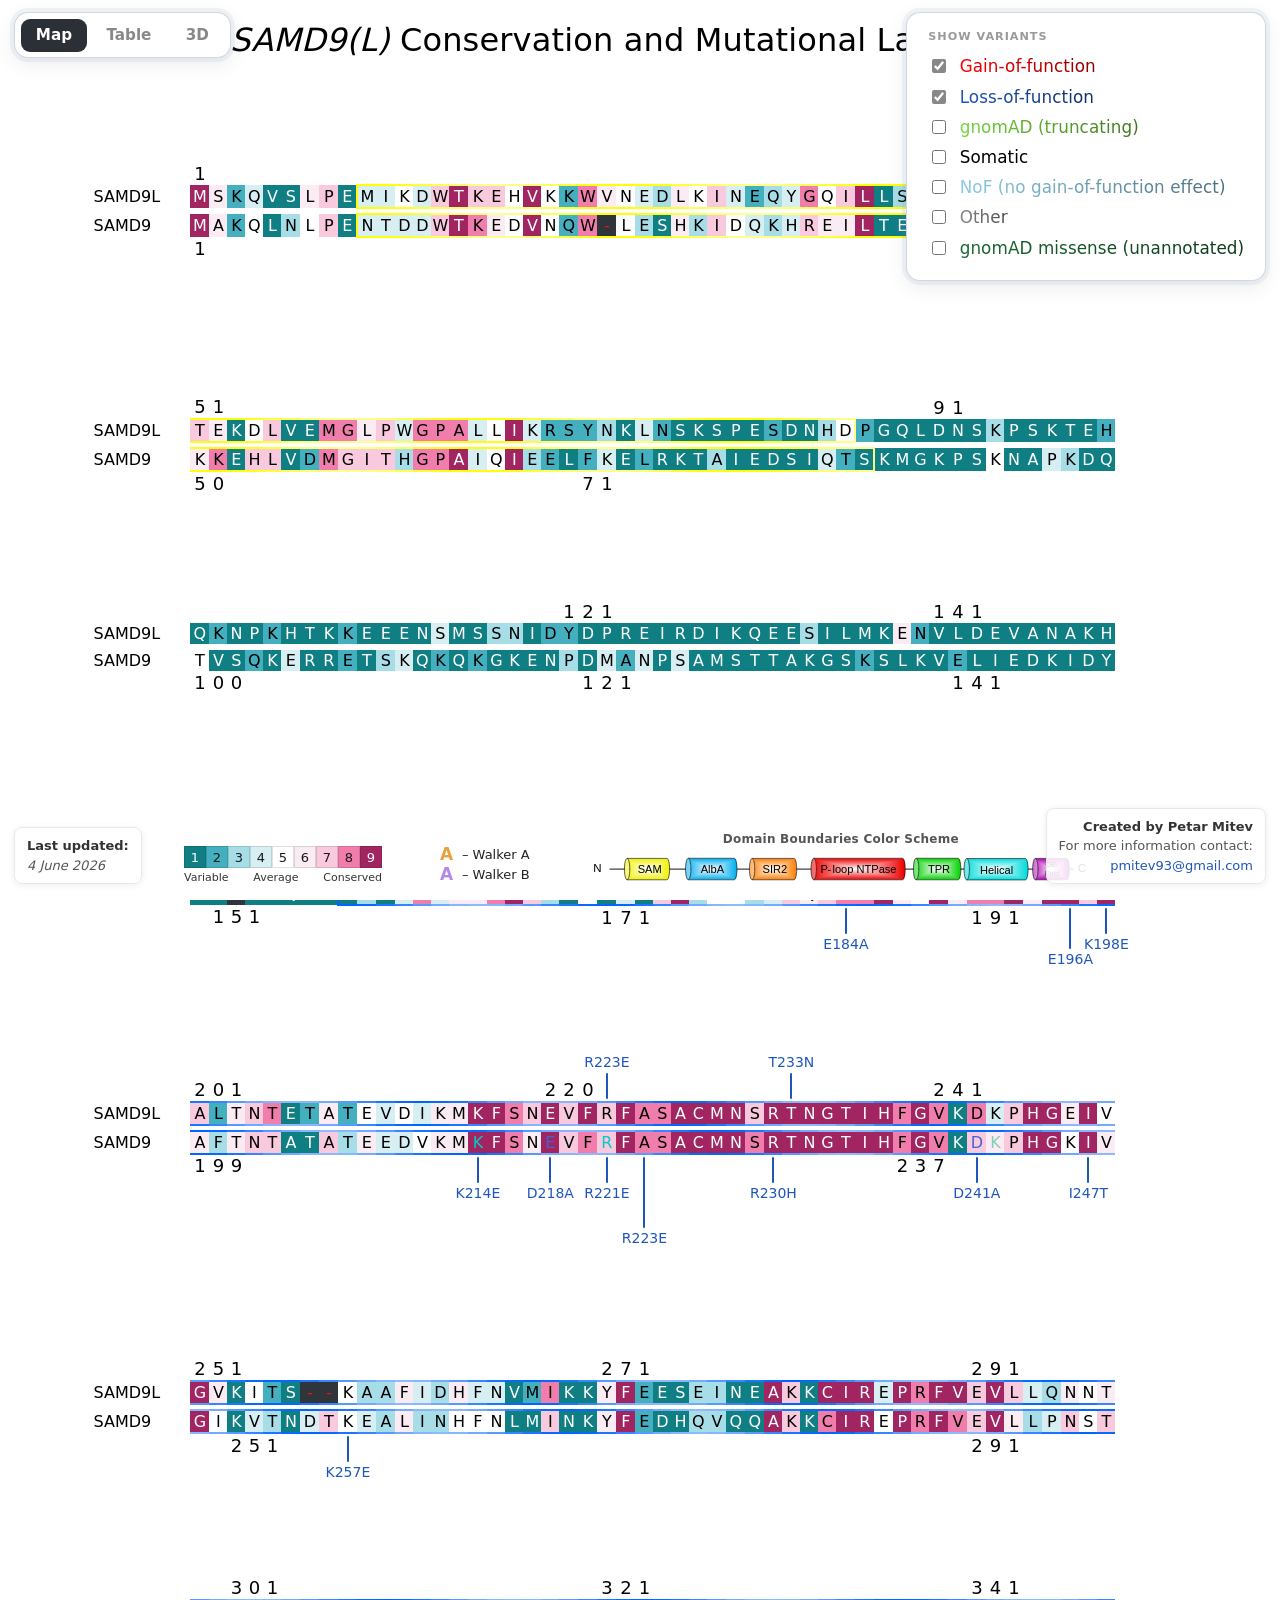
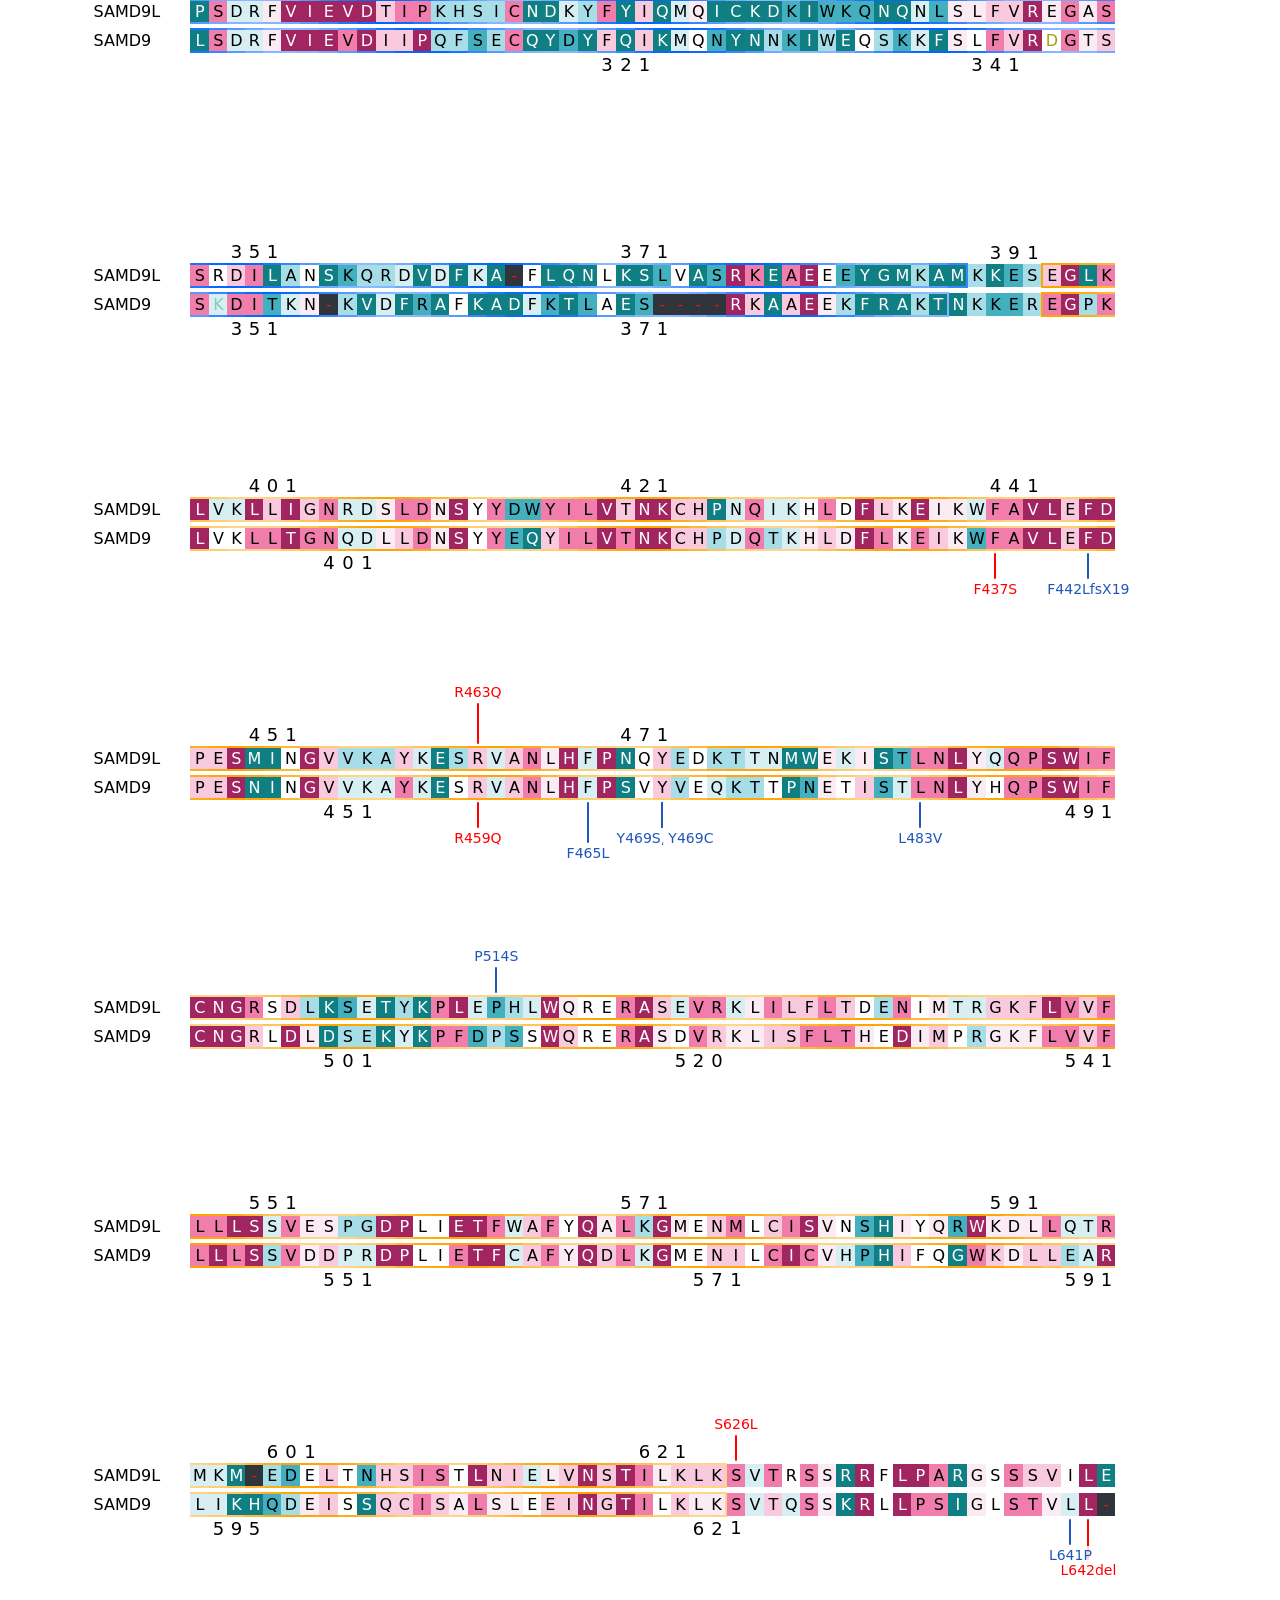
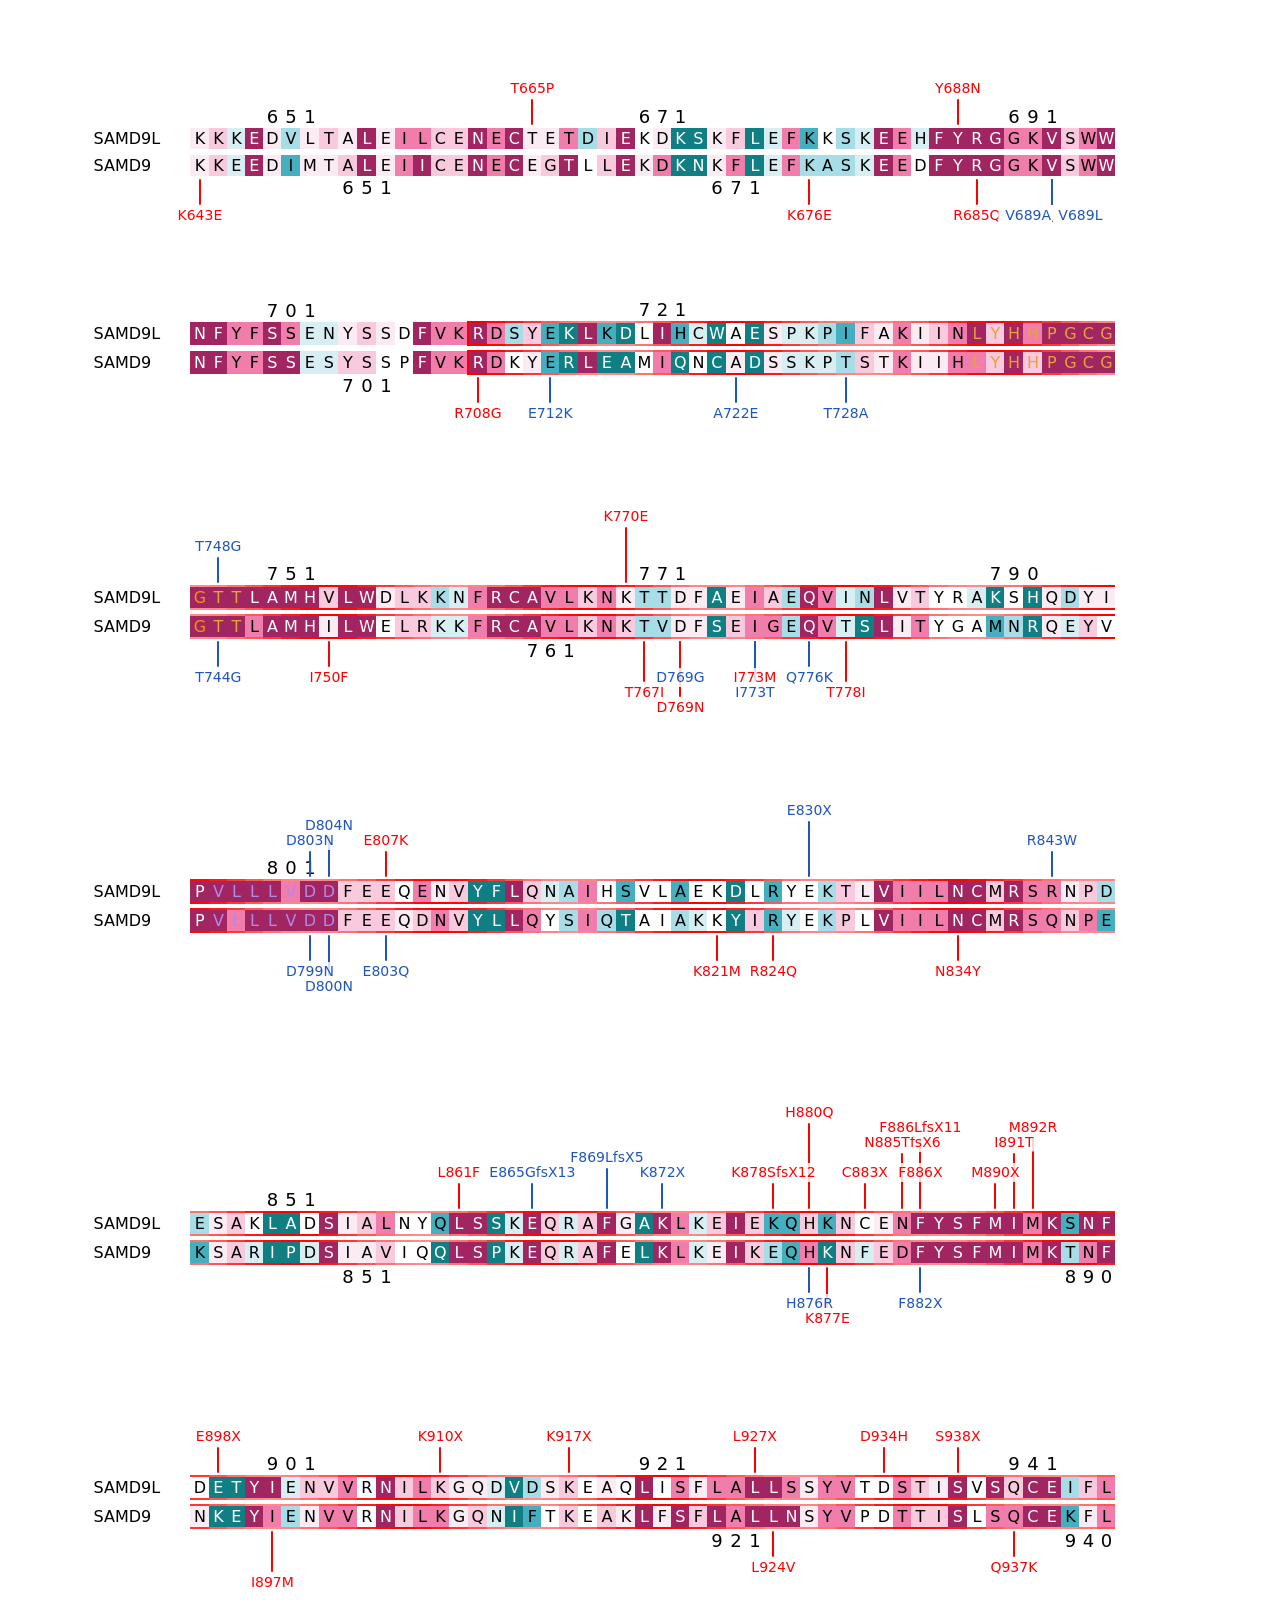
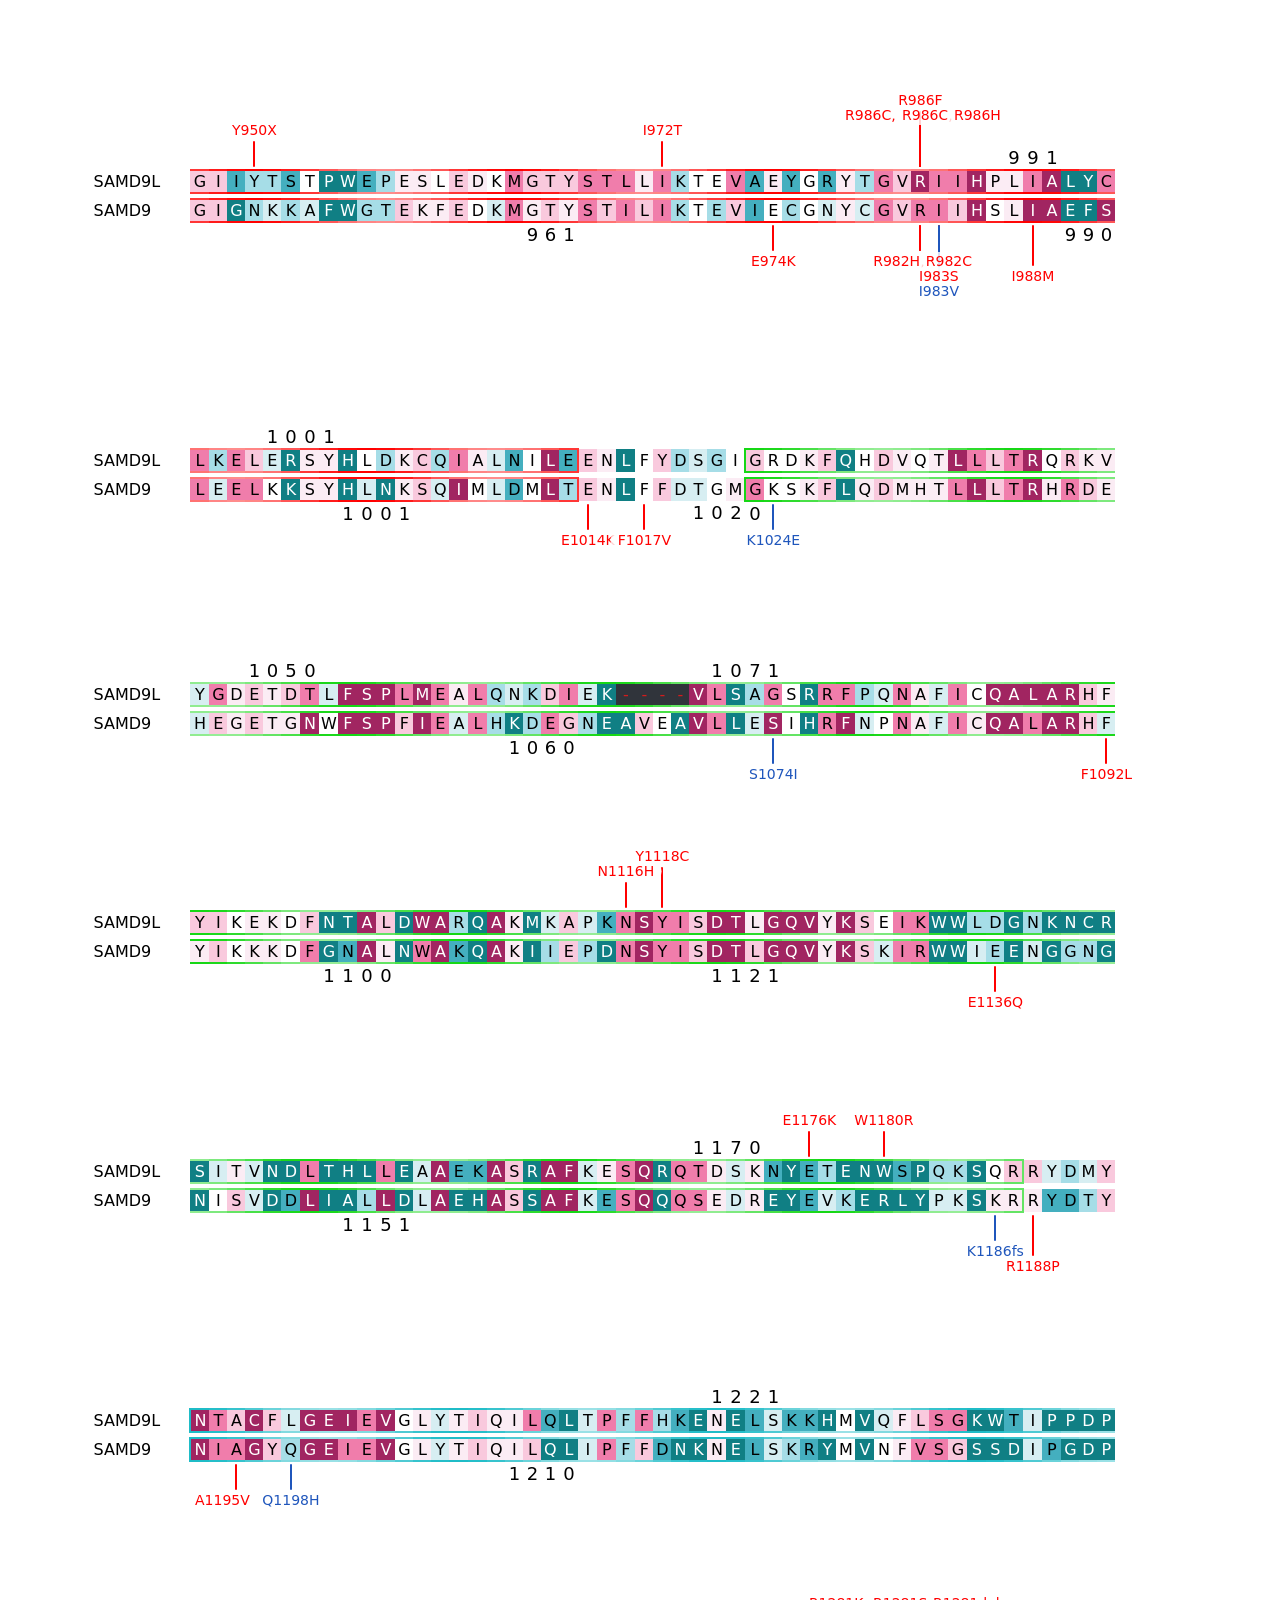
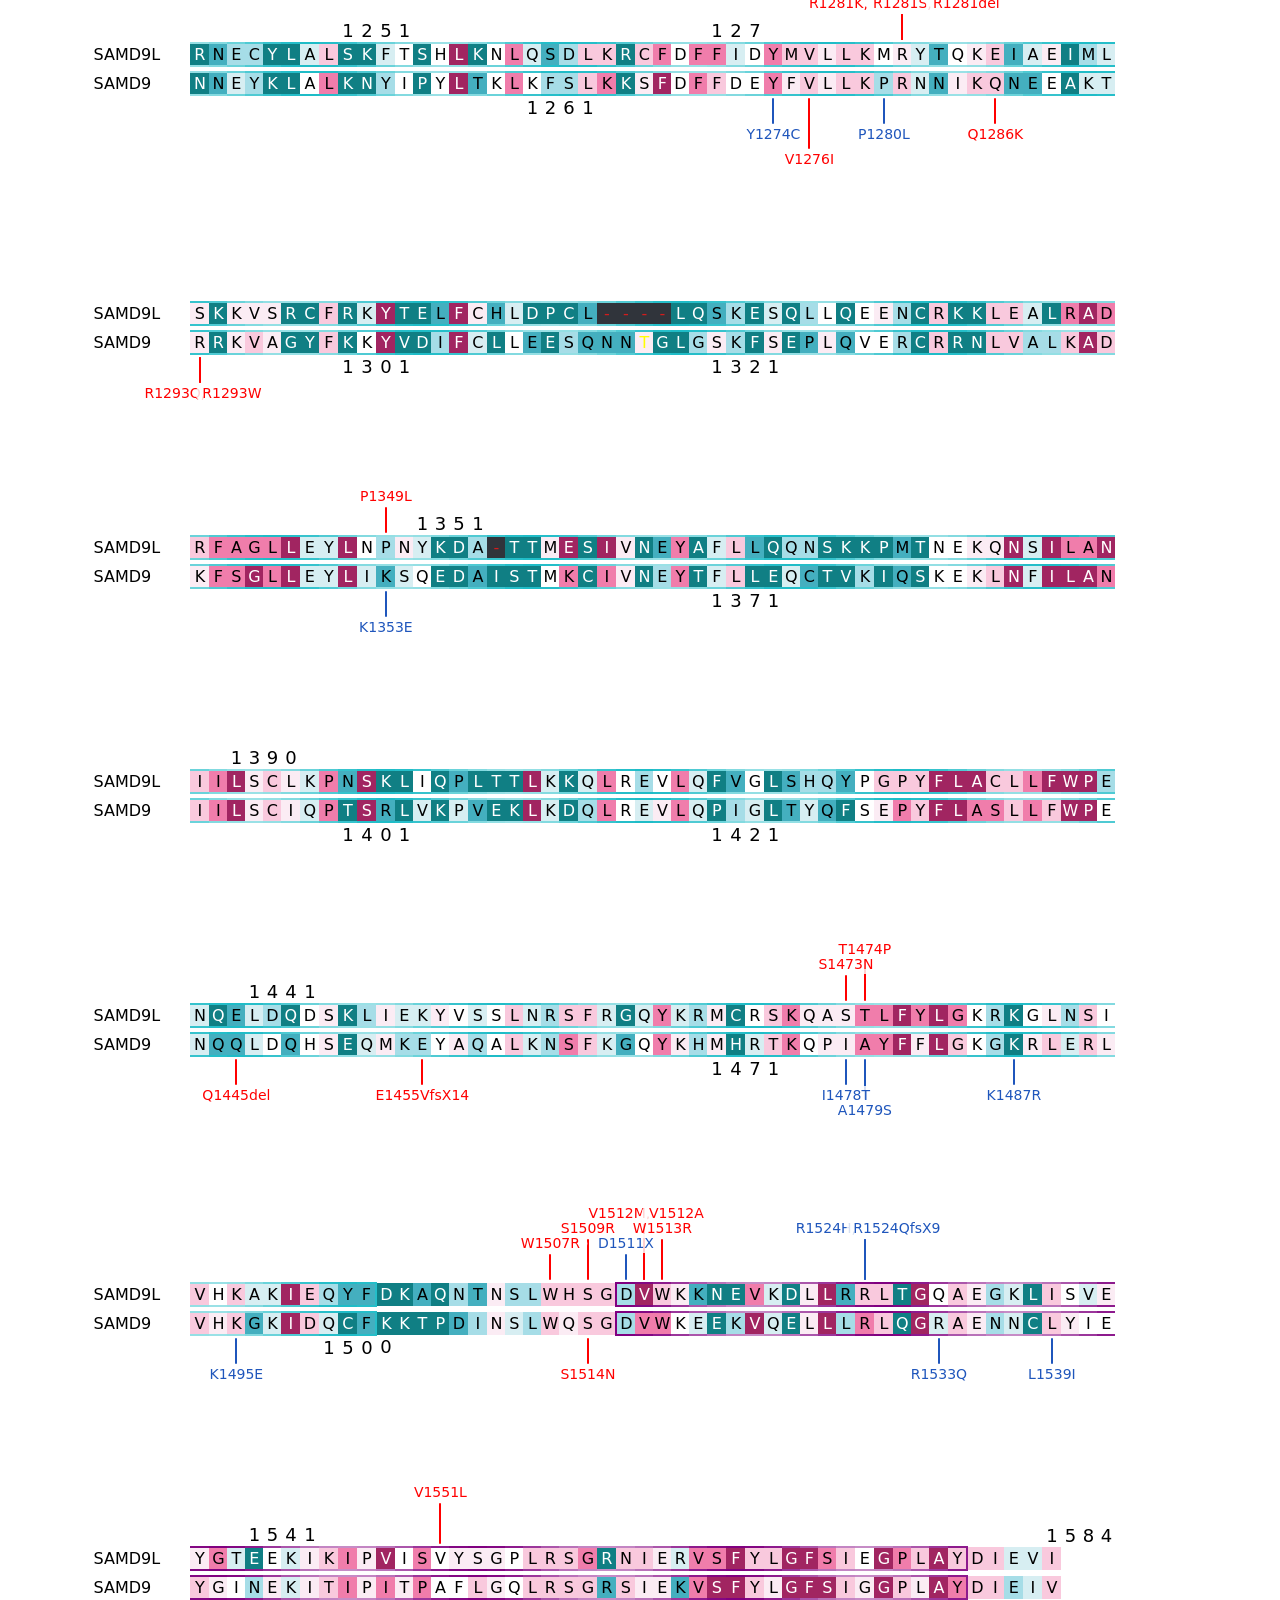
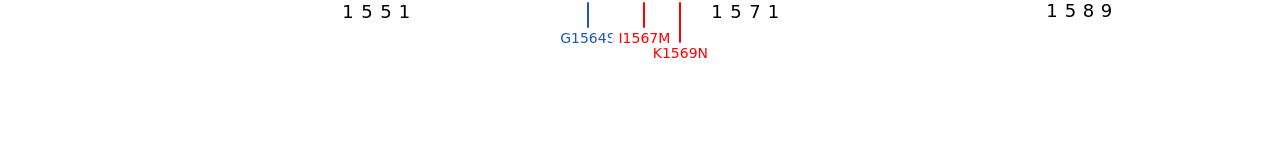
==== commit 75f987ba: "3D_New" ====
--- a/index.html
+++ b/index.html
@@ -12914,24 +12914,99 @@
 .sp-fs-btn:hover { background:#f2f3f5; }
 .sp-fs-btn.sp-fs-btn-active { background:#2b2f36; color:#fff; border-color:#2b2f36; }
 .sp-fs-btn.sp-fs-btn-active:hover { background:#2b2f36; }
+.sp-fs-btn:disabled { opacity:.4; cursor:not-allowed; }
+.sp-fs-btn:disabled:hover { background:#fff; }
+/* All Variants' category picker — same dropdown-panel pattern as the
+   Table's Domain/Conservation multi-selects (.vtbl-domain-panel), just
+   scoped to the 3D panel and its own independent state
+   (structureVariantCats, variant_renderer.js) rather than the Map's
+   category toggles. */
+.sp-av-wrap { position:relative; }
+.sp-av-panel {
+  position:absolute; top:calc(100% + 6px); left:0; z-index:20; width:230px;
+  background:#fff; border:1px solid rgba(120,140,175,.35); border-radius:10px;
+  box-shadow:0 8px 24px rgba(0,0,0,.12); padding:.5em;
+}
+.sp-av-panel label {
+  display:flex; align-items:center; gap:.6em; padding:.3em .4em; border-radius:7px;
+  font-size:.85em; cursor:pointer; white-space:nowrap;
+}
+.sp-av-panel label:hover { background:rgba(90,90,95,.08); }
 .sp-body { position:relative; flex:1; min-height:0; }
 .sp-status {
   position:absolute; top:1.2em; left:0; right:0; z-index:1;
   text-align:center; color:#888; font-size:.9em; pointer-events:none;
 }
-#sp-viewer { position:absolute; inset:0; }
+/* Compare (toggleCompare(), variant_renderer.js) splits this row into two
+   panes — #sp-viewer-pane-2 is display:none until then, so flex naturally
+   gives the one visible pane the full row width with no extra CSS needed
+   for the non-comparing case.
+   Pane 1 (#sp-viewer) is always whichever protein the user actually
+   CLICKED, but the ask is SAMD9 always visually left / SAMD9L always
+   visually right — .sp-swap-panes (toggled in toggleCompare() when pane 1
+   holds SAMD9L) reorders them visually via flex `order` without moving the
+   actual $3Dmol viewer instances between containers. The divider border
+   tracks whichever pane is CURRENTLY on the right (order:2), not DOM
+   order, so it stays on the shared inner edge either way. */
+.sp-viewer-row { position:absolute; inset:0; display:flex; }
+.sp-viewer-pane { position:relative; flex:1; min-width:0; order:1; }
+#sp-viewer-pane-2 { order:2; border-left:1px solid #e2e2e2; }
+.sp-viewer-row.sp-swap-panes #sp-viewer-pane { order:2; border-left:1px solid #e2e2e2; }
+.sp-viewer-row.sp-swap-panes #sp-viewer-pane-2 { order:1; border-left:0; }
+#sp-viewer, #sp-viewer-2 { position:absolute; inset:0; }
+.sp-pane-cap {
+  position:absolute; bottom:.6em; left:.6em; z-index:1; pointer-events:none;
+  background:rgba(30,30,34,.62); color:#fff; font-size:11px; font-weight:600;
+  padding:3px 9px; border-radius:999px;
+}
 .sp-clickhint {
   position:absolute; bottom:.7em; left:0; right:0; z-index:1;
   text-align:center; color:#9a9a9e; font-size:11px; pointer-events:none;
 }
+/* In Compare, the (whole-body-width, centered) hint sits right where the
+   RIGHT pane's own bottom-left caption pill is (that pill's left:.6em
+   lands near the panel's horizontal center once split in two) — the two
+   overlapped. Each pane's caption already says which protein it is; the
+   generic hint doesn't add anything a split view still needs. */
+#structure-panel.sp-comparing .sp-clickhint { display:none; }
 /* "T50 is in proximity to..." / "...forms polar interactions with..." —
    toggleNeighbors()/renderNeighbors() (variant_renderer.js). Empty +
    display:none until the Nearby Residues button is actually clicked. */
 .sp-neighbors {
   flex:none; padding:.7em 1.1em; border-top:1px solid #eee;
-  font-size:13px; color:#444; line-height:1.6;
+  font-size:13px; color:#444; line-height:2.1;
 }
-.sp-neighbors b { color:#222; }
+/* In Compare, renderNeighbors() computes for both panes — one heading per
+   protein so the two lists don't read as one merged one. */
+.sp-nb-protein {
+  font-weight:700; font-size:.78em; text-transform:uppercase; letter-spacing:.06em;
+  color:#9a9a9e; margin-top:.6em;
+}
+.sp-nb-protein:first-child { margin-top:0; }
+/* Pills: colored by ConSurf conservation (--pill-c, set inline per pill —
+   neighborPillHtml(), variant_renderer.js), same color-mix technique as the
+   Table's .vtbl-cat/.vtbl-dom chips. A pill with a curated variant reuses
+   the Map's OWN .vlabel class + data-* attributes — setupPopup()'s existing
+   document-level click listener opens the normal variant popup for it with
+   no extra JS here, so this override only needs to undo .vlabel's
+   fixed-position-on-the-map styling (below), not reimplement the click. */
+.sp-pill, .sp-pill-none {
+  display:inline-block; padding:2px 9px; margin:1px 3px 1px 0; border-radius:999px;
+  font-size:12px; font-weight:600; white-space:nowrap; vertical-align:middle;
+}
+.sp-pill {
+  background:color-mix(in srgb, var(--pill-c,#bbb) 16%, white);
+  border:1.5px solid color-mix(in srgb, var(--pill-c,#bbb) 45%, white);
+  color:color-mix(in srgb, var(--pill-c,#bbb) 68%, black);
+}
+.sp-pill-self { border-width:2px; font-weight:700; }
+.sp-pill-none { color:#999; font-weight:400; background:none; }
+.sp-neighbors .vlabel.sp-pill {
+  position:static; transform:none; z-index:auto; cursor:pointer;
+  transition:filter .12s ease;
+}
+.sp-neighbors .vlabel.sp-pill:hover { filter:brightness(.94); }
+.sp-neighbors .vlabel.sp-pill::after { content:" ●"; font-size:8px; vertical-align:middle; opacity:.55; }
 .sp-foot {
   flex:none; padding:.6em 1.1em; border-top:1px solid #eee;
   font-size:15px; font-style:italic; color:#888; text-align:center;
@@ -13288,6 +13363,17 @@
     return m ? +m[1] : null;
   }
 
+  // Distance (Å, in that protein's AlphaFold model) from a curated variant's
+  // residue to the nearest known functional site — precomputed offline from
+  // the REAL SAMD9 cryo-EM structures (tools/functional_sites.py), not
+  // guessed; see that script's own header for exactly how, and for the
+  // SAMD9L caveat (homology-transferred, no public SAMD9L structure yet).
+  // { distance, site } or null (e.g. an alignment-gap residue with no
+  // AlphaFold coordinate at all).
+  function siteFor(protein, residue) {
+    return (window.SITE_DISTANCES && window.SITE_DISTANCES[protein + ":" + residue]) || null;
+  }
+
   // ---- data: read from the data_*.js globals (loaded via <script src>, which
   //      works even on a double-clicked file). Edit a data_*.js + refresh = live.
   var DATA = [], OV = {}, PAPERS = {}, DETAILS = {};
@@ -13624,7 +13710,16 @@
     document.addEventListener("click", function (e) {
       var m = e.target.closest && e.target.closest(".vtick,.vlabel");
       if (m) { e.stopPropagation(); openPopup(m, pop); }
-      else if (!(e.target.closest && e.target.closest("#variant-popup"))) hide(pop);
+      // A variant sphere in the 3D viewer (renderAllVariants, below) opens
+      // its OWN popup via a 3Dmol shape callback that fires on the
+      // underlying 'mouseup', one tick before the browser's own synthetic
+      // 'click' on the same interaction reaches here — without this
+      // exclusion that later click would immediately re-close what the
+      // callback just opened. Any other click inside either viewer (empty
+      // space, a plain atom, a drag) just leaves the popup alone rather
+      // than closing it.
+      else if (!(e.target.closest && (e.target.closest("#variant-popup") ||
+                 e.target.closest("#sp-viewer, #sp-viewer-2")))) hide(pop);
     });
     document.addEventListener("keydown", function (e) { if (e.key === "Escape") hide(pop); });
     window.addEventListener("resize", function () { hide(pop); });
@@ -13772,12 +13867,31 @@
   var loadedProtein = null;     // which protein's model is currently addModel()'d into it
   var currentResnum = null;     // last-highlighted residue, for re-applying style on a mode/bg toggle
   var structureColorMode = "conservation";   // "conservation" | "domain"
-  var structureBg = "black";                 // "black" | "white"
+  var structureBg = "white";                 // "black" | "white"
   var hasFramedView = false;    // true after the first-ever render — gates the one-time zoomTo
                                  // vs. every render after that (incl. switching protein) using
                                  // center(), so a zoom level the user set up survives a protein switch
   var isFullscreen = false;
   var panelWidthPct = 50;       // restored when exiting fullscreen
+
+  // ---- Compare: second, synced-camera viewer showing the OTHER protein at
+  // the analogous residue (data_residue_map.js, from tools/align_structures.py) ----
+  var compareMode = false;
+  var structureViewer2 = null;
+  var loadedProtein2 = null;
+  var currentResnum2 = null;
+
+  function otherProtein(protein) { return protein === "SAMD9" ? "SAMD9L" : "SAMD9"; }
+  // Residue-number correspondence is a byproduct of the SAME sequence
+  // alignment align_structures.py runs to superpose the two structures —
+  // exported alongside it as window.RESIDUE_MAP so this lookup is just a
+  // dictionary read, no alignment logic duplicated in the browser. Returns
+  // null for a position with no 1:1 correspondent (an indel column).
+  function analogousResidue(protein, resnum) {
+    var map = window.RESIDUE_MAP && window.RESIDUE_MAP[protein + "->" + otherProtein(protein)];
+    var mapped = map && map[resnum];
+    return mapped != null ? mapped : null;
+  }
 
   function load3Dmol() {
     if (window.$3Dmol) return Promise.resolve();
@@ -13833,11 +13947,25 @@
         segHtml("color", [{ value: "conservation", label: "Conservation" }, { value: "domain", label: "Domain" }], structureColorMode) +
         segHtml("bg", [{ value: "black", label: "Black" }, { value: "white", label: "White" }], structureBg) +
         '<button type="button" class="sp-fs-btn" id="sp-neighbors-btn">Nearby Residues</button>' +
+        '<div class="sp-av-wrap" id="sp-av-wrap">' +
+          '<button type="button" class="sp-fs-btn" id="sp-allvariants-btn">All Variants ▾</button>' +
+          '<div class="sp-av-panel" id="sp-av-panel" hidden></div>' +
+        "</div>" +
+        '<button type="button" class="sp-fs-btn" id="sp-compare-btn">Compare</button>' +
         '<button type="button" class="sp-fs-btn" id="sp-fs-btn">Fullscreen</button>' +
       "</div>" +
       '<div class="sp-body">' +
         '<div class="sp-status" id="sp-status"></div>' +
-        '<div id="sp-viewer"></div>' +
+        '<div class="sp-viewer-row" id="sp-viewer-row">' +
+          '<div class="sp-viewer-pane" id="sp-viewer-pane">' +
+            '<div id="sp-viewer"></div>' +
+            '<div class="sp-pane-cap" id="sp-pane-cap-1"></div>' +
+          "</div>" +
+          '<div class="sp-viewer-pane" id="sp-viewer-pane-2" style="display:none;">' +
+            '<div id="sp-viewer-2"></div>' +
+            '<div class="sp-pane-cap" id="sp-pane-cap-2"></div>' +
+          "</div>" +
+        "</div>" +
         '<div class="sp-clickhint" id="sp-clickhint">Click an atom on the structure to identify it</div>' +
       "</div>" +
       '<div class="sp-neighbors" id="sp-neighbors" style="display:none;"></div>' +
@@ -13846,6 +13974,13 @@
     panel.querySelector("#sp-close").addEventListener("click", closeStructurePanel);
     panel.querySelector("#sp-fs-btn").addEventListener("click", toggleFullscreen);
     panel.querySelector("#sp-neighbors-btn").addEventListener("click", toggleNeighbors);
+    panel.querySelector("#sp-allvariants-btn").addEventListener("click", function (e) {
+      e.stopPropagation();
+      document.getElementById("sp-av-panel").toggleAttribute("hidden");
+    });
+    panel.querySelector("#sp-av-panel").innerHTML = avPanelHtml();
+    panel.querySelector("#sp-av-panel").addEventListener("change", onAllVariantsCategoryChange);
+    panel.querySelector("#sp-compare-btn").addEventListener("click", toggleCompare);
     panel.querySelector(".sp-controls").addEventListener("click", function (e) {
       var btn = e.target.closest && e.target.closest(".sp-seg-btn");
       if (!btn) return;
@@ -13856,6 +13991,13 @@
       else if (group === "bg") setStructureBackground(value);
     });
     setupDrag(panel.querySelector("#sp-drag"));
+    wireCompareSync();
+    document.addEventListener("click", function (e) {
+      var avPanel = document.getElementById("sp-av-panel");
+      if (avPanel && !avPanel.hasAttribute("hidden") && !e.target.closest("#sp-av-wrap")) {
+        avPanel.setAttribute("hidden", "");
+      }
+    });
   }
 
   function toggleFullscreen() {
@@ -13877,6 +14019,7 @@
       resizePending = false;
       structureViewer.resize();
       structureViewer.render();
+      if (structureViewer2) { structureViewer2.resize(); structureViewer2.render(); }
     });
   }
 
@@ -13917,10 +14060,16 @@
     applyStructureStyle(loadedProtein);
     if (currentResnum != null) highlightResidue(currentResnum);
     if (showingNeighbors) renderNeighbors(); else structureViewer.render();
+    if (compareMode && structureViewer2 && loadedProtein2) {
+      applyStructureStyle2(loadedProtein2);
+      if (currentResnum2 != null) highlightResidue2(currentResnum2);
+      structureViewer2.render();
+    }
   }
   function setStructureBackground(color) {
     structureBg = color;
     if (structureViewer) { structureViewer.setBackgroundColor(color); structureViewer.render(); }
+    if (structureViewer2) { structureViewer2.setBackgroundColor(color); structureViewer2.render(); }
   }
 
   // ---- Nearby residues (5A) + polar contacts ----
@@ -13938,18 +14087,130 @@
   function toggleNeighbors() {
     showingNeighbors = !showingNeighbors;
     document.getElementById("sp-neighbors-btn").classList.toggle("sp-fs-btn-active", showingNeighbors);
+    // Mutually exclusive with "All Variants" — both draw into the same
+    // addShape/addLabel buckets on the SAME viewer, so showing both at once
+    // would just be visual noise on top of each other, not a combined view.
+    if (showingNeighbors && showingAllVariants()) { resetAllVariants(); clearAllVariants(); }
     if (showingNeighbors) renderNeighbors(); else clearNeighbors();
   }
 
   function clearNeighbors() {
+    if (structureViewer && loadedProtein) {
+      structureViewer.removeAllShapes();
+      structureViewer.removeAllLabels();
+      applyStructureStyle(loadedProtein);
+      if (currentResnum != null) highlightResidue(currentResnum);
+      structureViewer.render();
+    }
+    // In Compare, Nearby Residues computes for BOTH panes (renderNeighbors,
+    // below) — clearing has to undo both, not just pane 1.
+    if (structureViewer2 && loadedProtein2) {
+      structureViewer2.removeAllShapes();
+      structureViewer2.removeAllLabels();
+      applyStructureStyle2(loadedProtein2);
+      if (currentResnum2 != null) highlightResidue2(currentResnum2);
+      structureViewer2.render();
+    }
+    var text = document.getElementById("sp-neighbors");
+    if (text) { text.innerHTML = ""; text.style.display = "none"; }
+  }
+
+  // ---- All curated variants on the structure at once, colored like the Map ----
+  // Independent of the Map's OWN category toggles — this is its own
+  // dedicated picker (the ask was "let the user select which ones they
+  // want" specifically for the 3D view, not just inherit whatever's
+  // currently shown/hidden on the Map). "Showing" is derived, not a
+  // separate flag: true whenever at least one category is checked.
+  var structureVariantCats = null;
+  function initStructureVariantCats() {
+    if (structureVariantCats) return;
+    structureVariantCats = {};
+    Object.keys(CFG).forEach(function (cat) { structureVariantCats[cat] = CFG[cat].on !== false; });
+  }
+  function showingAllVariants() {
+    initStructureVariantCats();
+    return Object.keys(structureVariantCats).some(function (c) { return structureVariantCats[c]; });
+  }
+  function avPanelHtml() {
+    initStructureVariantCats();
+    return Object.keys(CFG).map(function (cat) {
+      return '<label><input type="checkbox" data-av-cat="' + cat + '" ' + (structureVariantCats[cat] ? "checked" : "") + ">" +
+        '<span style="--vt-c:' + CFG[cat].color + '">' + esc(CFG[cat].legend) + "</span></label>";
+    }).join("");
+  }
+  function onAllVariantsCategoryChange(e) {
+    if (!e.target.matches('input[data-av-cat]')) return;
+    structureVariantCats[e.target.getAttribute("data-av-cat")] = e.target.checked;
+    var active = showingAllVariants();
+    document.getElementById("sp-allvariants-btn").classList.toggle("sp-fs-btn-active", active);
+    if (active && showingNeighbors) toggleNeighbors();
+    if (active) renderAllVariants(); else clearAllVariants();
+  }
+  // Resets the picker to its default (GoF+LoF, matching CFG's own on:true
+  // defaults) and closes/clears it — called wherever a fresh residue pick
+  // already resets Nearby Residues, so the two stay in sync.
+  function resetAllVariants() {
+    structureVariantCats = null;
+    var panel = document.getElementById("sp-av-panel");
+    if (panel) panel.innerHTML = avPanelHtml();
+    var btn = document.getElementById("sp-allvariants-btn");
+    if (btn) btn.classList.remove("sp-fs-btn-active");
+  }
+
+  function clearAllVariants() {
     if (structureViewer && loadedProtein) {
       structureViewer.removeAllShapes();
       applyStructureStyle(loadedProtein);
       if (currentResnum != null) highlightResidue(currentResnum);
       structureViewer.render();
     }
-    var text = document.getElementById("sp-neighbors");
-    if (text) { text.innerHTML = ""; text.style.display = "none"; }
+  }
+
+  // A sphere per curated variant on the CURRENT protein, in a category
+  // checked in the picker above (its own CFG color — same as the Map/
+  // legend). Each sphere is independently clickable — opens the SAME popup
+  // a Map tick would (openVariantPopupAt, below), not a simplified stand-in.
+  function renderAllVariants() {
+    if (!structureViewer || !loadedProtein) return;
+    var protein = loadedProtein;
+    structureViewer.removeAllShapes();
+    DATA.filter(function (v) {
+      return v.protein === protein && structureVariantCats[v.category];
+    }).forEach(function (v) {
+      var atom = structureViewer.selectedAtoms({ resi: v.residue, atom: "CA" })[0];
+      if (!atom) return;
+      var color = (CFG[v.category] || CFG.Other).color;
+      structureViewer.addSphere({
+        center: { x: atom.x, y: atom.y, z: atom.z }, radius: .9, color: color,
+        clickable: true,
+        callback: function (shape, viewer, event) {
+          if (event && event.stopPropagation) event.stopPropagation();
+          openVariantPopupAt(v, event ? event.clientX : window.innerWidth / 2, event ? event.clientY : window.innerHeight / 2);
+        }
+      });
+    });
+    structureViewer.render();
+  }
+
+  // Opens the exact same popup a Map tick/label does (openPopup, setupPopup
+  // above), for a click that didn't originate on a real DOM marker — a
+  // variant sphere in the 3D view. openPopup only needs an element with the
+  // right data-* attributes and a getBoundingClientRect(); a zero-size,
+  // invisible div positioned at the click's screen coordinates satisfies
+  // that with no changes to openPopup itself, then is discarded — openPopup
+  // reads it synchronously (position, attributes) and never needs it again.
+  function openVariantPopupAt(variant, clientX, clientY) {
+    var pop = window.__vpop;
+    if (!pop) return;
+    var anchor = document.createElement("div");
+    anchor.style.cssText = "position:fixed; left:" + clientX + "px; top:" + clientY + "px; width:0; height:0;";
+    anchor.setAttribute("data-protein", variant.protein);
+    anchor.setAttribute("data-mutation", variant.label);
+    anchor.setAttribute("data-category", variant.category);
+    anchor.setAttribute("data-origin", variant.origin || "");
+    document.body.appendChild(anchor);
+    openPopup(anchor, pop);
+    anchor.remove();
   }
 
   // Residues with any atom within NEIGHBOR_RADIUS of the selected residue,
@@ -13957,17 +14218,52 @@
   // within POLAR_DISTANCE of an N/O atom on a DIFFERENT residue (backbone
   // atoms allowed on that other side — the "side chain" restriction in the
   // ask is about OUR residue's own side chain, not the partner's).
-  function renderNeighbors() {
-    if (!structureViewer || !loadedProtein || currentResnum == null) return;
-    var resnum = currentResnum;
-    var targetAtoms = structureViewer.selectedAtoms({ resi: resnum });
-    if (!targetAtoms.length) return;
-    var nearAtoms = structureViewer.selectedAtoms({ within: { distance: NEIGHBOR_RADIUS, sel: { resi: resnum } } })
+  // Finds every curated variant at a residue (there can be more than one —
+  // e.g. R620Q and R620W both at 620) — used to decide whether a "nearby
+  // residue" pill (renderNeighbors, below) is clickable.
+  function variantsAt(protein, resnum) {
+    return DATA.filter(function (v) { return v.protein === protein && v.residue === resnum; });
+  }
+  // One pill: plain if this residue has no curated variant, or — reusing
+  // the SAME class + data-* attributes setData() puts on a Map tick/label —
+  // a real ".vlabel" if it does, so the page's EXISTING document-level click
+  // listener (setupPopup()) opens the normal variant popup for it with no
+  // extra wiring here. (Multiple variants at one residue: only the first is
+  // linked — a known simplification, rare in this dataset.)
+  function neighborPillHtml(protein, resnum, resn, isSelf) {
+    var score = conservationFor(protein, resnum);
+    var color = (score != null && CONSERVATION_COLORS[score]) || "#bbb";
+    var text = (AA_3TO1[resn] || resn) + resnum;
+    var variant = variantsAt(protein, resnum)[0];
+    var style = "--pill-c:" + color;
+    if (isSelf) return '<span class="sp-pill sp-pill-self" style="' + style + '">' + esc(text) + "</span>";
+    if (!variant) return '<span class="sp-pill" style="' + style + '">' + esc(text) + "</span>";
+    return '<span class="sp-pill vlabel" style="' + style + '" data-protein="' + esc(variant.protein) +
+      '" data-mutation="' + esc(variant.label) + '" data-category="' + esc(variant.category) +
+      '" data-origin="' + esc(variant.origin || "") + '" title="Click to view ' + esc(variant.label) + '">' +
+      esc(text) + "</span>";
+  }
+
+  // Computes + draws nearby/polar-contact markers on ONE given viewer, and
+  // returns the text summary as an HTML fragment (doesn't touch #sp-neighbors
+  // itself — renderNeighbors, below, calls this once or twice and assembles
+  // the final text, so this stays agnostic to whether it's being combined
+  // with a second pane's result). applyStyleFn/highlightFn let the same
+  // logic drive either pane — applyStructureStyle/highlightResidue for pane
+  // 1, applyStructureStyle2/highlightResidue2 for pane 2 (Compare).
+  function computeNeighborsFor(viewer, protein, resnum, applyStyleFn, highlightFn) {
+    var targetAtoms = viewer.selectedAtoms({ resi: resnum });
+    if (!targetAtoms.length) return null;
+    var nearAtoms = viewer.selectedAtoms({ within: { distance: NEIGHBOR_RADIUS, sel: { resi: resnum } } })
       .filter(function (a) { return a.resi !== resnum; });
 
-    var nearbyResidues = {};
-    nearAtoms.forEach(function (a) { nearbyResidues[a.resi] = a.resn; });
-    var nearbyResnums = Object.keys(nearbyResidues).map(Number).sort(function (a, b) { return a - b; });
+    // One representative atom per nearby residue (prefer CA — a sensible,
+    // stable anchor point for that residue's in-scene label below).
+    var nearbyReps = {};
+    nearAtoms.forEach(function (a) {
+      if (!nearbyReps[a.resi] || a.atom === "CA") nearbyReps[a.resi] = a;
+    });
+    var nearbyResnums = Object.keys(nearbyReps).map(Number).sort(function (a, b) { return a - b; });
 
     var targetPolar = targetAtoms.filter(function (a) { return !BACKBONE_ATOMS[a.atom] && POLAR_ELEMS[a.elem]; });
     var nearPolar = nearAtoms.filter(function (a) { return POLAR_ELEMS[a.elem]; });
@@ -13982,35 +14278,74 @@
     });
     var polarResnums = Object.keys(polarResidues).map(Number).sort(function (a, b) { return a - b; });
 
-    applyStructureStyle(loadedProtein);
-    highlightResidue(resnum);
-    structureViewer.removeAllShapes();
+    applyStyleFn(protein);
+    highlightFn(resnum);
+    viewer.removeAllShapes();
+    viewer.removeAllLabels();
     if (nearbyResnums.length) {
-      structureViewer.addStyle({ resi: nearbyResnums }, { stick: { colorscheme: "Jmol", radius: .13 } });
+      viewer.addStyle({ resi: nearbyResnums }, { stick: { colorscheme: "Jmol", radius: .13 } });
     }
+    // addLine's dashed mode is a real WebGL line — most browsers/GPUs clamp
+    // gl.lineWidth to 1px regardless of the requested width, so it barely
+    // shows. addCylinder({dashed:true}) draws actual thin dashed CYLINDERS
+    // instead, genuinely thicker via `radius`, not subject to that clamp.
     lines.forEach(function (pair) {
-      structureViewer.addLine({
+      viewer.addCylinder({
         start: { x: pair[0].x, y: pair[0].y, z: pair[0].z },
         end:   { x: pair[1].x, y: pair[1].y, z: pair[1].z },
-        color: "yellow", dashed: true, linewidth: 2
+        radius: .045, dashed: true, dashLength: .25, gapLength: .2,
+        fromCap: false, toCap: false, color: "yellow"
       });
     });
-    structureViewer.render();
-
-    var label = function (resi, resn) { return (AA_3TO1[resn] || resn) + resi; };
-    var selfLabel = label(resnum, targetAtoms[0].resn);
-    var nearbyText = nearbyResnums.length
-      ? nearbyResnums.map(function (r) { return label(r, nearbyResidues[r]); }).join(", ")
-      : "none";
-    var polarText = polarResnums.length
-      ? polarResnums.map(function (r) { return label(r, polarResidues[r]); }).join(", ")
-      : "none found";
+    // In-scene labels for every nearby residue (not just polar partners) —
+    // same devicePixelRatio supersampling as onStructureAtomClick's label,
+    // so these read sharp too.
+    var dpr = window.devicePixelRatio || 1;
+    nearbyResnums.forEach(function (r) {
+      var rep = nearbyReps[r];
+      var lbl = viewer.addLabel((AA_3TO1[rep.resn] || rep.resn) + r, {
+        position: { x: rep.x, y: rep.y, z: rep.z },
+        backgroundColor: "#39424f", backgroundOpacity: .78,
+        fontColor: "white", fontSize: 11 * dpr, padding: 3 * dpr, borderThickness: 0
+      });
+      if (lbl && lbl.sprite && dpr !== 1) lbl.sprite.scale.set(1 / dpr, 1 / dpr, 1);
+    });
+    viewer.render();
+
+    var selfPill = neighborPillHtml(protein, resnum, targetAtoms[0].resn, true);
+    var nearbyPills = nearbyResnums.length
+      ? nearbyResnums.map(function (r) { return neighborPillHtml(protein, r, nearbyReps[r].resn, false); }).join("")
+      : '<span class="sp-pill-none">none</span>';
+    var polarPills = polarResnums.length
+      ? polarResnums.map(function (r) { return neighborPillHtml(protein, r, polarResidues[r], false); }).join("")
+      : '<span class="sp-pill-none">none found</span>';
+    return "<div>" + selfPill + " is in proximity to (within " + NEIGHBOR_RADIUS + "Å): " + nearbyPills + "</div>" +
+      "<div>Its side chain forms polar interactions with: " + polarPills + "</div>";
+  }
+
+  // In Compare, computes for BOTH panes (not just whichever residue was
+  // actually clicked) — each fragment gets its own protein-labeled heading
+  // so the two don't read as one merged list. Always assembled SAMD9-then-
+  // SAMD9L, matching the panes' own fixed left-to-right order (pane 1 is
+  // whichever protein was actually CLICKED, which can be either one — see
+  // toggleCompare's own note on .sp-swap-panes), not click order.
+  function renderNeighbors() {
+    if (!structureViewer || !loadedProtein || currentResnum == null) return;
+    var frag1 = computeNeighborsFor(structureViewer, loadedProtein, currentResnum, applyStructureStyle, highlightResidue);
+    var entries = [];
+    if (frag1) entries.push({ protein: loadedProtein, html: frag1 });
+    if (compareMode && structureViewer2 && loadedProtein2 && currentResnum2 != null) {
+      var frag2 = computeNeighborsFor(structureViewer2, loadedProtein2, currentResnum2, applyStructureStyle2, highlightResidue2);
+      if (frag2) entries.push({ protein: loadedProtein2, html: frag2 });
+    }
+    if (compareMode) entries.sort(function (a, b) { return a.protein === "SAMD9L" ? 1 : b.protein === "SAMD9L" ? -1 : 0; });
+    var parts = entries.map(function (en) {
+      return compareMode ? '<div class="sp-nb-protein">' + esc(en.protein) + "</div>" + en.html : en.html;
+    });
     var text = document.getElementById("sp-neighbors");
     if (text) {
-      text.innerHTML =
-        "<div><b>" + esc(selfLabel) + "</b> is in proximity to (within " + NEIGHBOR_RADIUS + "Å): " + esc(nearbyText) + "</div>" +
-        "<div>Its side chain forms polar interactions with: " + esc(polarText) + "</div>";
-      text.style.display = "block";
+      text.innerHTML = parts.join("");
+      text.style.display = parts.length ? "block" : "none";
     }
   }
 
@@ -14018,6 +14353,7 @@
     var panel = document.getElementById("structure-panel");
     if (panel) panel.classList.remove("sp-open");
     document.body.classList.remove("structure-panel-open");
+    syncTopStructureButton();
   }
 
   function setStructureStatus(msg) {
@@ -14029,22 +14365,94 @@
 
   // Entry point: setupResidueClick() below calls this with whatever residue
   // the user just clicked on the Map.
+  // Nearby Residues / All Variants / Compare all read atoms straight off
+  // structureViewer's CURRENTLY LOADED model — clickable the instant the
+  // panel opens, but a click before that model finishes loading (the very
+  // first residue of a session, or a slow connection) would silently do
+  // nothing (0 atoms match, 0 markers drawn, no error). Disabling them for
+  // the loading window is simpler than making each one queue/retry.
+  function setActionButtonsEnabled(enabled) {
+    ["sp-neighbors-btn", "sp-allvariants-btn", "sp-compare-btn"].forEach(function (id) {
+      var btn = document.getElementById(id);
+      if (btn) btn.disabled = !enabled;
+    });
+  }
+
   function showResidueIn3D(protein, resnum, label) {
     buildStructurePanel();
     document.getElementById("structure-panel").classList.add("sp-open");
     document.body.classList.add("structure-panel-open");
     document.getElementById("sp-title").textContent = protein + " — " + (label || ("residue " + resnum));
     setStructureStatus("Loading " + protein + " structure…");
+    setActionButtonsEnabled(false);
+    syncTopStructureButton();
 
     load3Dmol()
       .then(function () { return fetchStructure(protein); })
       .then(function () {
         setStructureStatus(null);
         renderResidue(protein, resnum);
+        setActionButtonsEnabled(true);
+        updateCompareButton(protein, resnum);   // may re-disable Compare specifically (no analog at this residue)
       })
       .catch(function (err) {
         setStructureStatus("Couldn't load the 3D structure (" + err.message + ").");
       });
+  }
+
+  // Entry point for the view-switcher's "3D" button (toggleStructurePanelDirect,
+  // above) — opens a protein's WHOLE structure with nothing highlighted, since
+  // (unlike a Map residue click) there's no specific position to show yet.
+  // Nearby Residues and Compare both need an actual residue, so they stay
+  // disabled until the user clicks one on the Map or on the structure itself.
+  function showStructureOverview(protein) {
+    buildStructurePanel();
+    document.getElementById("structure-panel").classList.add("sp-open");
+    document.body.classList.add("structure-panel-open");
+    document.getElementById("sp-title").textContent = protein;
+    setStructureStatus("Loading " + protein + " structure…");
+    setActionButtonsEnabled(false);
+    syncTopStructureButton();
+
+    load3Dmol()
+      .then(function () { return fetchStructure(protein); })
+      .then(function () {
+        setStructureStatus(null);
+        renderOverview(protein);
+        setActionButtonsEnabled(true);
+        var neighborsBtn = document.getElementById("sp-neighbors-btn");
+        if (neighborsBtn) neighborsBtn.disabled = true;   // no residue yet — nothing to be "nearby" to
+        updateCompareButton(protein, null);
+      })
+      .catch(function (err) {
+        setStructureStatus("Couldn't load the 3D structure (" + err.message + ").");
+      });
+  }
+
+  function renderOverview(protein) {
+    var el = document.getElementById("sp-viewer");
+    if (!structureViewer) structureViewer = window.$3Dmol.createViewer(el, { backgroundColor: structureBg, antialias: true });
+    if (loadedProtein !== protein) {
+      structureViewer.removeAllModels();
+      structureViewer.addModel(structureText[protein], "pdb");
+      loadedProtein = protein;
+    }
+    structureViewer.removeAllLabels();
+    structureViewer.removeAllShapes();
+    showingNeighbors = false;
+    resetAllVariants();
+    var neighborsBtn = document.getElementById("sp-neighbors-btn");
+    if (neighborsBtn) neighborsBtn.classList.remove("sp-fs-btn-active");
+    var neighborsText = document.getElementById("sp-neighbors");
+    if (neighborsText) { neighborsText.innerHTML = ""; neighborsText.style.display = "none"; }
+    currentResnum = null;
+    applyStructureStyle(protein);
+    structureViewer.resize();
+    structureViewer.zoomTo();
+    hasFramedView = true;
+    structureViewer.render();
+    var cap1 = document.getElementById("sp-pane-cap-1");
+    if (cap1) cap1.textContent = protein;
   }
 
   var NON_DOMAIN_KEYS = { linker: 1, nterm: 1, cterm: 1, none: 1 };
@@ -14113,8 +14521,9 @@
       loadedProtein = protein;
     }
     structureViewer.removeAllLabels();   // clear any "click-to-identify" label from a prior residue
-    structureViewer.removeAllShapes();   // clear any prior residue's "nearby" polar-contact lines
+    structureViewer.removeAllShapes();   // clear any prior residue's "nearby" lines / "all variants" spheres
     showingNeighbors = false;
+    resetAllVariants();
     var neighborsBtn = document.getElementById("sp-neighbors-btn");
     if (neighborsBtn) neighborsBtn.classList.remove("sp-fs-btn-active");
     var neighborsText = document.getElementById("sp-neighbors");
@@ -14143,6 +14552,174 @@
       structureViewer.zoomTo({ resi: resnum });
     }
     structureViewer.render();
+
+    var cap1 = document.getElementById("sp-pane-cap-1");
+    if (cap1) cap1.textContent = protein + " — " + (AA_3TO1[targetAtoms0Resn(resnum)] || "") + resnum;
+    updateCompareButton(protein, resnum);
+    // Compare pane already open — keep it following the Map instead of
+    // making the user re-click Compare for every new residue. If this
+    // particular residue has no analogous position (an indel column),
+    // just exit rather than show a stale/wrong comparison.
+    if (compareMode) {
+      var analog = analogousResidue(protein, resnum);
+      if (analog != null) renderResidue2(otherProtein(protein), analog);
+      else exitCompare();
+    }
+  }
+  function targetAtoms0Resn(resnum) {
+    var a = structureViewer.selectedAtoms({ resi: resnum })[0];
+    return a ? a.resn : "";
+  }
+  function updateCompareButton(protein, resnum) {
+    var btn = document.getElementById("sp-compare-btn");
+    if (!btn) return;
+    var other = otherProtein(protein);
+    btn.textContent = "Compare to " + other;
+    if (resnum == null) {
+      btn.disabled = true;
+      btn.title = "Select a residue first";
+      return;
+    }
+    var analog = analogousResidue(protein, resnum);
+    btn.disabled = analog == null;
+    btn.title = analog == null ? "No analogous position in " + other + " for this residue" : "";
+  }
+
+  // Same click-to-identify behavior as onStructureAtomClick, but for
+  // whichever viewer it's bound to — a factory instead of a second
+  // hand-copied function, since pane 2 (Compare) needs its own instance
+  // bound to structureViewer2, not the primary structureViewer.
+  function makeAtomClickHandler(viewer) {
+    return function (atom) {
+      if (!viewer) return;
+      var oneLetter = AA_3TO1[atom.resn] || atom.resn;
+      viewer.removeAllLabels();
+      var dpr = window.devicePixelRatio || 1;
+      var label = viewer.addLabel(oneLetter + atom.resi, {
+        position: { x: atom.x, y: atom.y, z: atom.z },
+        backgroundColor: "#1c1f26", backgroundOpacity: .85,
+        fontColor: "white", fontSize: 13 * dpr, padding: 4 * dpr, borderThickness: 0
+      });
+      if (label && label.sprite && dpr !== 1) label.sprite.scale.set(1 / dpr, 1 / dpr, 1);
+      viewer.render();
+    };
+  }
+  function applyStructureStyle2(protein) {
+    structureViewer2.setStyle({}, { cartoon: { colorfunc: function (atom) { return residueColor(protein, atom.resi); } } });
+    structureViewer2.setClickable({}, true, makeAtomClickHandler(structureViewer2));
+  }
+  function highlightResidue2(resnum) {
+    currentResnum2 = resnum;
+    structureViewer2.addStyle({ resi: resnum },
+      { stick: { colorscheme: "Jmol", radius: .16 }, sphere: { colorscheme: "Jmol", scale: .22 } });
+  }
+  // Pane 2's camera is never independently framed — it just COPIES pane 1's
+  // current view (setView, below). Both structures already share one
+  // coordinate frame (the superposition align_structures.py computed), so
+  // mirroring the raw camera state is what actually lands on "the same
+  // viewing angle of the corresponding fold", more robust than re-deriving
+  // a center point from the (sequence-based, not structure-based) residue
+  // map — that map is only used to pick WHICH residue to highlight here.
+  function renderResidue2(protein, resnum) {
+    var el = document.getElementById("sp-viewer-2");
+    if (!structureViewer2) structureViewer2 = window.$3Dmol.createViewer(el, { backgroundColor: structureBg, antialias: true });
+    if (loadedProtein2 !== protein) {
+      structureViewer2.removeAllModels();
+      structureViewer2.addModel(structureText[protein], "pdb");
+      loadedProtein2 = protein;
+    }
+    structureViewer2.removeAllLabels();
+    applyStructureStyle2(protein);
+    highlightResidue2(resnum);
+    structureViewer2.resize();
+    structureViewer2.setView(structureViewer.getView());
+    structureViewer2.render();
+    var resn = structureViewer2.selectedAtoms({ resi: resnum })[0];
+    var cap2 = document.getElementById("sp-pane-cap-2");
+    if (cap2) cap2.textContent = protein + " — " + (resn ? (AA_3TO1[resn.resn] || resn.resn) : "") + resnum;
+  }
+
+  function toggleCompare() {
+    if (compareMode) { exitCompare(); return; }
+    if (!loadedProtein || currentResnum == null) return;
+    var other = otherProtein(loadedProtein);
+    var otherResnum = analogousResidue(loadedProtein, currentResnum);
+    if (otherResnum == null) return;   // button is disabled in this case (updateCompareButton) — belt and suspenders
+    compareMode = true;
+    document.getElementById("sp-compare-btn").classList.add("sp-fs-btn-active");
+    document.getElementById("sp-viewer-pane-2").style.display = "block";
+    document.getElementById("structure-panel").classList.add("sp-comparing");
+    // Pane 1 (#sp-viewer) is always whichever protein was CLICKED, pane 2
+    // whichever is being compared against — but the ask is SAMD9 always on
+    // the visual left, SAMD9L always on the right, regardless of click
+    // order. Rather than move actual $3Dmol viewer instances between
+    // containers (not really supported — they're bound to their canvas at
+    // creation), just reorder the two panes visually via flexbox `order`
+    // when pane 1 happens to hold SAMD9L.
+    document.getElementById("sp-viewer-row").classList.toggle("sp-swap-panes", loadedProtein === "SAMD9L");
+    resizeStructureViewer();   // pane 1 just shrank from 100% to 50% width
+    setStructureStatus("Loading " + other + " structure…");
+    load3Dmol()
+      .then(function () { return fetchStructure(other); })
+      .then(function () {
+        setStructureStatus(null);
+        renderResidue2(other, otherResnum);
+        // Nearby Residues was already showing for pane 1 alone — extend it
+        // to the newly-opened pane 2 rather than leaving it half-stale.
+        if (showingNeighbors) renderNeighbors();
+      })
+      .catch(function (err) {
+        setStructureStatus("Couldn't load the comparison structure (" + err.message + ").");
+        exitCompare();
+      });
+  }
+  function exitCompare() {
+    compareMode = false;
+    var btn = document.getElementById("sp-compare-btn");
+    if (btn) btn.classList.remove("sp-fs-btn-active");
+    var pane2 = document.getElementById("sp-viewer-pane-2");
+    if (pane2) pane2.style.display = "none";
+    var panel = document.getElementById("structure-panel");
+    if (panel) panel.classList.remove("sp-comparing");
+    // Text was showing both panes' neighbors — collapse back to pane 1
+    // alone now that pane 2 is gone (its markers just go unseen, harmless).
+    if (showingNeighbors) renderNeighbors();
+    var row = document.getElementById("sp-viewer-row");
+    if (row) row.classList.remove("sp-swap-panes");
+    resizeStructureViewer();   // pane 1 back to the full row width
+  }
+
+  // Both viewers already share one coordinate frame (superposition), so
+  // "synced rotation" is just: on any mouse/touch/wheel interaction with
+  // EITHER viewer's canvas, copy its current view onto the other. 3Dmol
+  // updates the camera synchronously inside ITS OWN listener on the same
+  // element (attached first, during createViewer) — by the time this
+  // listener runs, getView() already reflects that interaction.
+  // Deliberately NOT requestAnimationFrame-throttled: this page already
+  // learned that lesson once (the category-toggle redesign hit real jank
+  // from rAF-dependent timing) — a plain synchronous copy on every event
+  // costs one extra render() per input event, no worse than what 3Dmol's
+  // OWN drag handler is already doing on that same element, and it can't
+  // go stale or get silently dropped the way an rAF callback can. No
+  // reentrancy guard needed either: copying a view onto the OTHER canvas
+  // via setView()+render() doesn't itself dispatch a mouse/wheel DOM event,
+  // so there's no ping-pong loop to guard against.
+  function syncFromPane1() {
+    if (!compareMode || !structureViewer || !structureViewer2) return;
+    structureViewer2.setView(structureViewer.getView());
+    structureViewer2.render();
+  }
+  function syncFromPane2() {
+    if (!compareMode || !structureViewer || !structureViewer2) return;
+    structureViewer.setView(structureViewer2.getView());
+    structureViewer.render();
+  }
+  function wireCompareSync() {
+    var v1 = document.getElementById("sp-viewer"), v2 = document.getElementById("sp-viewer-2");
+    ["mousemove", "wheel", "touchmove"].forEach(function (evt) {
+      v1.addEventListener(evt, syncFromPane1, { passive: true });
+      v2.addEventListener(evt, syncFromPane2, { passive: true });
+    });
   }
 
   // Click ANY residue box on the Map (curated variant or not — this is
@@ -14240,12 +14817,41 @@
     box.id = "view-switcher";
     box.innerHTML =
       '<button type="button" class="vs-btn vs-active" data-view="map">Map</button>' +
-      '<button type="button" class="vs-btn" data-view="table">Table</button>';
+      '<button type="button" class="vs-btn" data-view="table">Table</button>' +
+      '<button type="button" class="vs-btn" id="vs-3d-btn" data-action="3d">3D</button>';
     box.addEventListener("click", function (e) {
       var btn = e.target.closest && e.target.closest("button[data-view]");
-      if (btn) setView(btn.getAttribute("data-view"));
+      if (btn) { setView(btn.getAttribute("data-view")); return; }
+      var actionBtn = e.target.closest && e.target.closest('button[data-action="3d"]');
+      if (actionBtn) toggleStructurePanelDirect();
     });
     document.body.appendChild(box);
+  }
+  // The view-switcher's "3D" button — unlike Map/Table it's not a THIRD
+  // mutually-exclusive view (the structure panel already coexists with
+  // either of those, docked on the right); it's just a shortcut to open/
+  // close that same panel without first clicking a residue on the Map. If
+  // nothing has ever been shown yet this session, defaults to SAMD9's whole
+  // structure with nothing highlighted; otherwise just reopens/closes
+  // whatever the panel already had (same "persistent panel" behavior a
+  // residue click gets).
+  function toggleStructurePanelDirect() {
+    var panel = document.getElementById("structure-panel");
+    if (panel && panel.classList.contains("sp-open")) { closeStructurePanel(); return; }
+    if (loadedProtein) {
+      buildStructurePanel();
+      document.getElementById("structure-panel").classList.add("sp-open");
+      document.body.classList.add("structure-panel-open");
+      syncTopStructureButton();
+    } else {
+      showStructureOverview("SAMD9");
+    }
+  }
+  function syncTopStructureButton() {
+    var btn = document.getElementById("vs-3d-btn");
+    if (!btn) return;
+    var panel = document.getElementById("structure-panel");
+    btn.classList.toggle("vs-active", !!(panel && panel.classList.contains("sp-open")));
   }
   var currentView = "map";
   function setView(view) {
@@ -14293,18 +14899,23 @@
     { key: "variant",      label: "Variant",             width: 130 },
     { key: "conservation", label: 'Conservation<br><span class="vtbl-th-sub">score</span>', width: 100 },
     { key: "domain",       label: "Domain",              width: 260 },
+    { key: "site",         label: 'Nearest functional<br><span class="vtbl-th-sub">site</span>', width: 170 },
     { key: "category",     label: "Category",           width: 210 },
     { key: "method",       label: "Method",              width: 150 },
     { key: "gnomad",       label: 'gnomAD<br><span class="vtbl-th-sub">frequency</span>',   width: 120 },
     { key: "hom",          label: 'gnomAD<br><span class="vtbl-th-sub">homozygotes</span>', width: 130 },
     { key: "source",       label: "Source" }
   ];
-  var EXPORT_HEADERS = ["Protein", "Variant", "Conservation", "Domain", "Category", "Method", "gnomAD frequency", "gnomAD homozygotes", "Source", "PMID"];
+  var EXPORT_HEADERS = ["Protein", "Variant", "Conservation", "Domain", "Nearest functional site", "Distance (Å)", "Category", "Method", "gnomAD frequency", "gnomAD homozygotes", "Source", "PMID"];
   var SORT_VAL = {
     protein:      function (r) { return r.protein; },
     variant:      function (r) { return r.label.toLowerCase(); },
     conservation: function (r) { return r.conservation == null ? -1 : r.conservation; },
     domain:       function (r) { return DOMAIN_FILTER_ORDER.indexOf(r.domain); },
+    // No site data (residue not found in the AlphaFold model — an
+    // alignment-gap position) sorts to the end in both directions: always
+    // Infinity, never negative, so ascending doesn't put "unknown" first.
+    site:         function (r) { return r.site ? r.site.distance : Infinity; },
     category:     function (r) { return (CFG[r.category] || CFG.Other).legend.toLowerCase(); },
     method:       function (r) { return (r.method || "").toLowerCase(); },
     gnomad:       function (r) { return r.gnomadAF == null ? -1 : r.gnomadAF; },
@@ -14375,6 +14986,7 @@
         protein: v.protein, residue: v.residue, label: v.label, category: v.category,
         domain: dom.name, domainKey: dom.key,
         conservation: conservationFor(v.protein, v.residue),
+        site: siteFor(v.protein, v.residue),
         method: d && d.method,
         gnomadAF: gc.af, gnomadText: gc.text, gnomadHom: gc.hom,
         sourceTitle: paper && paper.title, sourceUrl: paper && paper.url, pmid: paper && paper.pmid
@@ -14430,12 +15042,16 @@
       var consCell = r.conservation != null
         ? '<span class="cs-box vtbl-cons Score' + r.conservation + '">' + r.conservation + "</span>"
         : "—";
+      var siteCell = r.site
+        ? r.site.distance + " Å<div class=\"vtbl-pmid\">" + esc(r.site.site) + "</div>"
+        : "—";
       return '<tr data-category="' + esc(r.category) + '" data-protein="' + esc(r.protein) + '" data-domain="' + esc(r.domain) +
         '" data-conservation="' + (r.conservation == null ? "" : r.conservation) + '">' +
         "<td>" + esc(r.protein) + "</td>" +
         '<td class="vtbl-mono">' + esc(r.label) + "</td>" +
         "<td>" + consCell + "</td>" +
         '<td><span class="vtbl-dom" style="--dm-c:' + dcolors[r.domainKey] + '">' + esc(r.domain) + "</span></td>" +
+        "<td>" + siteCell + "</td>" +
         '<td class="vtbl-left"><span class="vtbl-cat" style="--vt-c:' + color + '">' + esc(legend) + "</span></td>" +
         // <wbr> (a soft break hint) let the browser's greedy line-fill still
         // choose to break at the LATER space instead — "Viral infection/flow"
@@ -14612,6 +15228,7 @@
   function exportRowValues(r) {
     return [
       r.protein, r.label, r.conservation != null ? r.conservation : "", r.domain,
+      r.site ? r.site.site : "", r.site ? r.site.distance : "",
       (CFG[r.category] || CFG.Other).legend.replace(" (unannotated)", ""),
       r.method || "", r.gnomadText, r.gnomadHom != null ? r.gnomadHom : "",
       r.sourceTitle || "", r.pmid || ""
@@ -14673,10 +15290,11 @@
         cell(v[0]) + cell(v[1]) +
         cell(v[2], null, r.conservation != null ? "Number" : "String") +
         cell(v[3], "dom_" + r.domainKey) +
-        cell(v[4], "cat_" + r.category) +
-        cell(v[5]) + cell(v[6]) +
-        cell(v[7], r.gnomadHom > 0 ? "sHomPos" : null, r.gnomadHom != null ? "Number" : "String") +
-        cell(v[8]) + cell(v[9]) +
+        cell(v[4]) + cell(v[5], null, r.site ? "Number" : "String") +
+        cell(v[6], "cat_" + r.category) +
+        cell(v[7]) + cell(v[8]) +
+        cell(v[9], r.gnomadHom > 0 ? "sHomPos" : null, r.gnomadHom != null ? "Number" : "String") +
+        cell(v[10]) + cell(v[11]) +
         "</Row>";
     }).join("");
     return '<?xml version="1.0"?><?mso-application progid="Excel.Sheet"?>' +
@@ -14721,7 +15339,7 @@
   function boot() {
     updateLastUpdatedDate();
     loadGnomadLive();   // fires in the background; popups just check GNOMAD_LIVE whenever opened
-    var files = ["data_variants.js", "data_overrides.js", "data_papers.js"];
+    var files = ["data_variants.js", "data_overrides.js", "data_papers.js", "data_residue_map.js", "data_site_distances.js"];
     var bust = location.protocol === "file:" ? "" : ("?t=" + Date.now());
     var left = files.length;
     files.forEach(function (f) {
